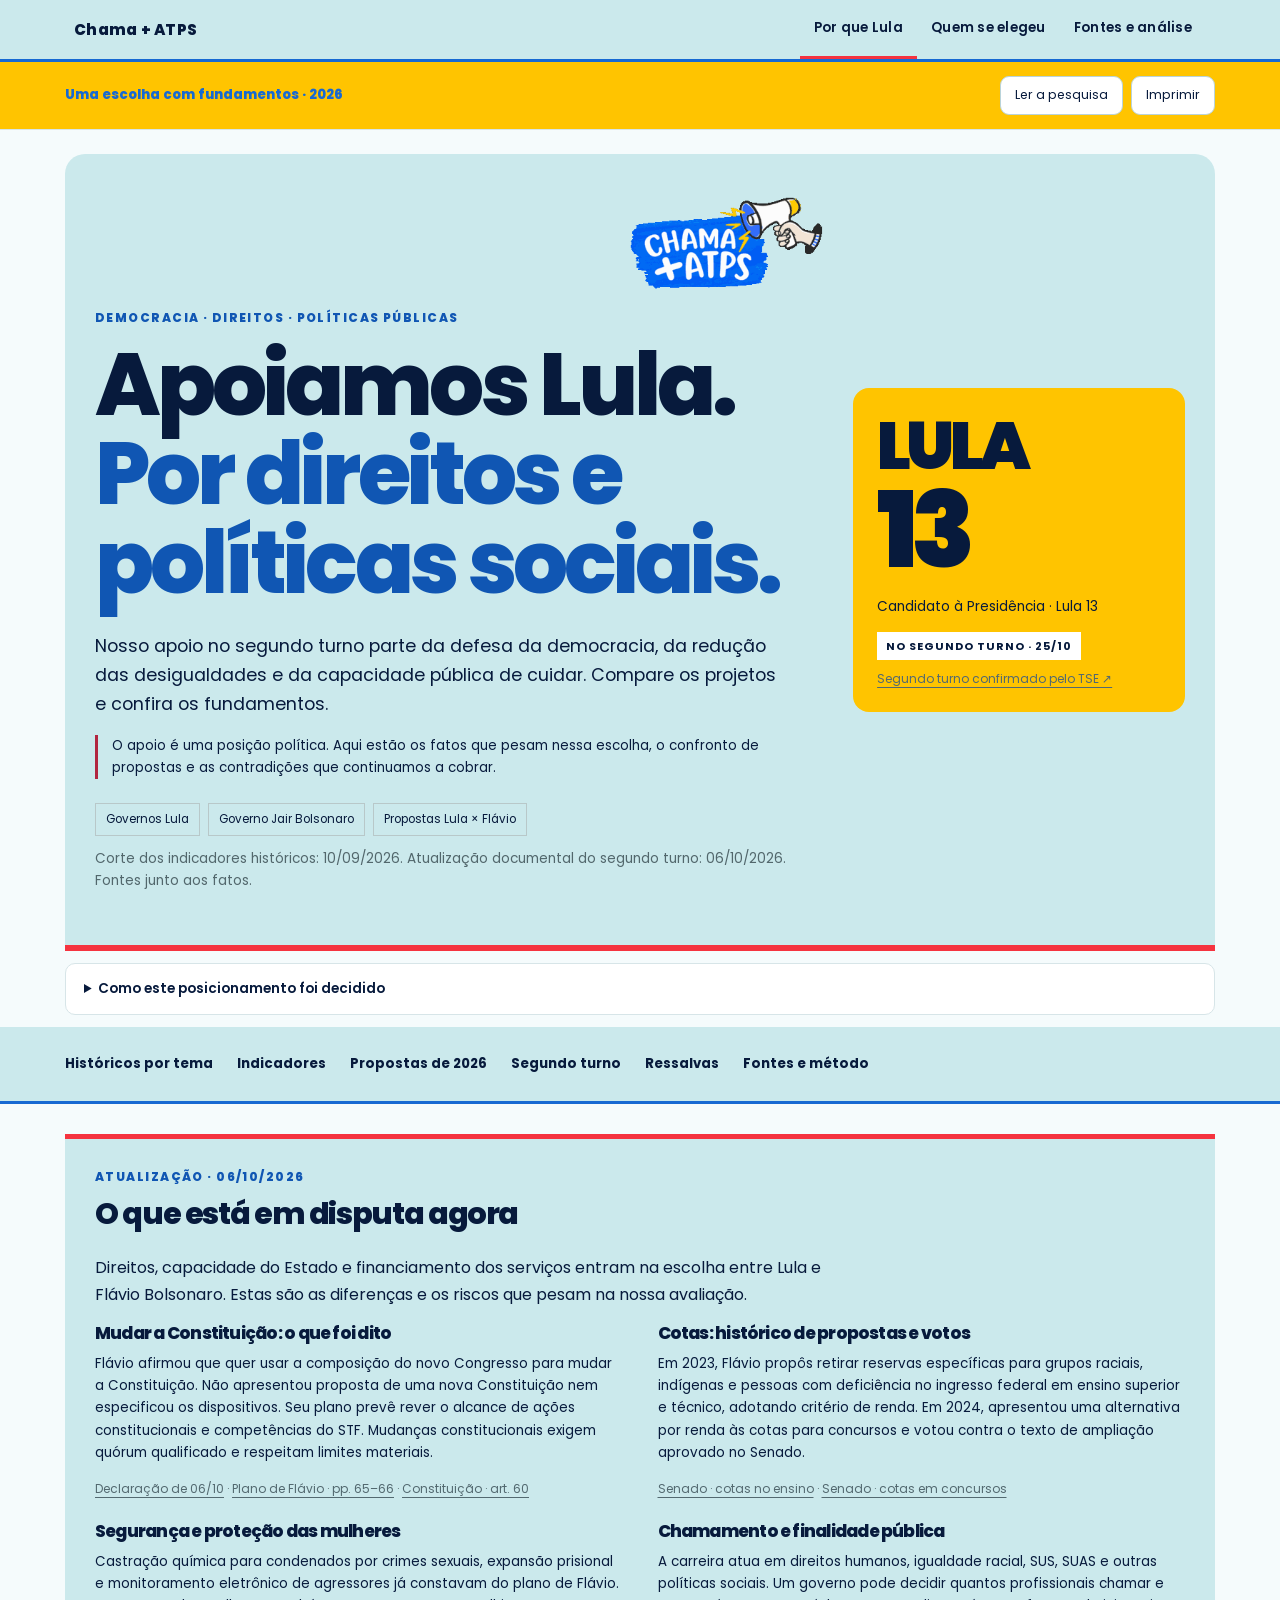
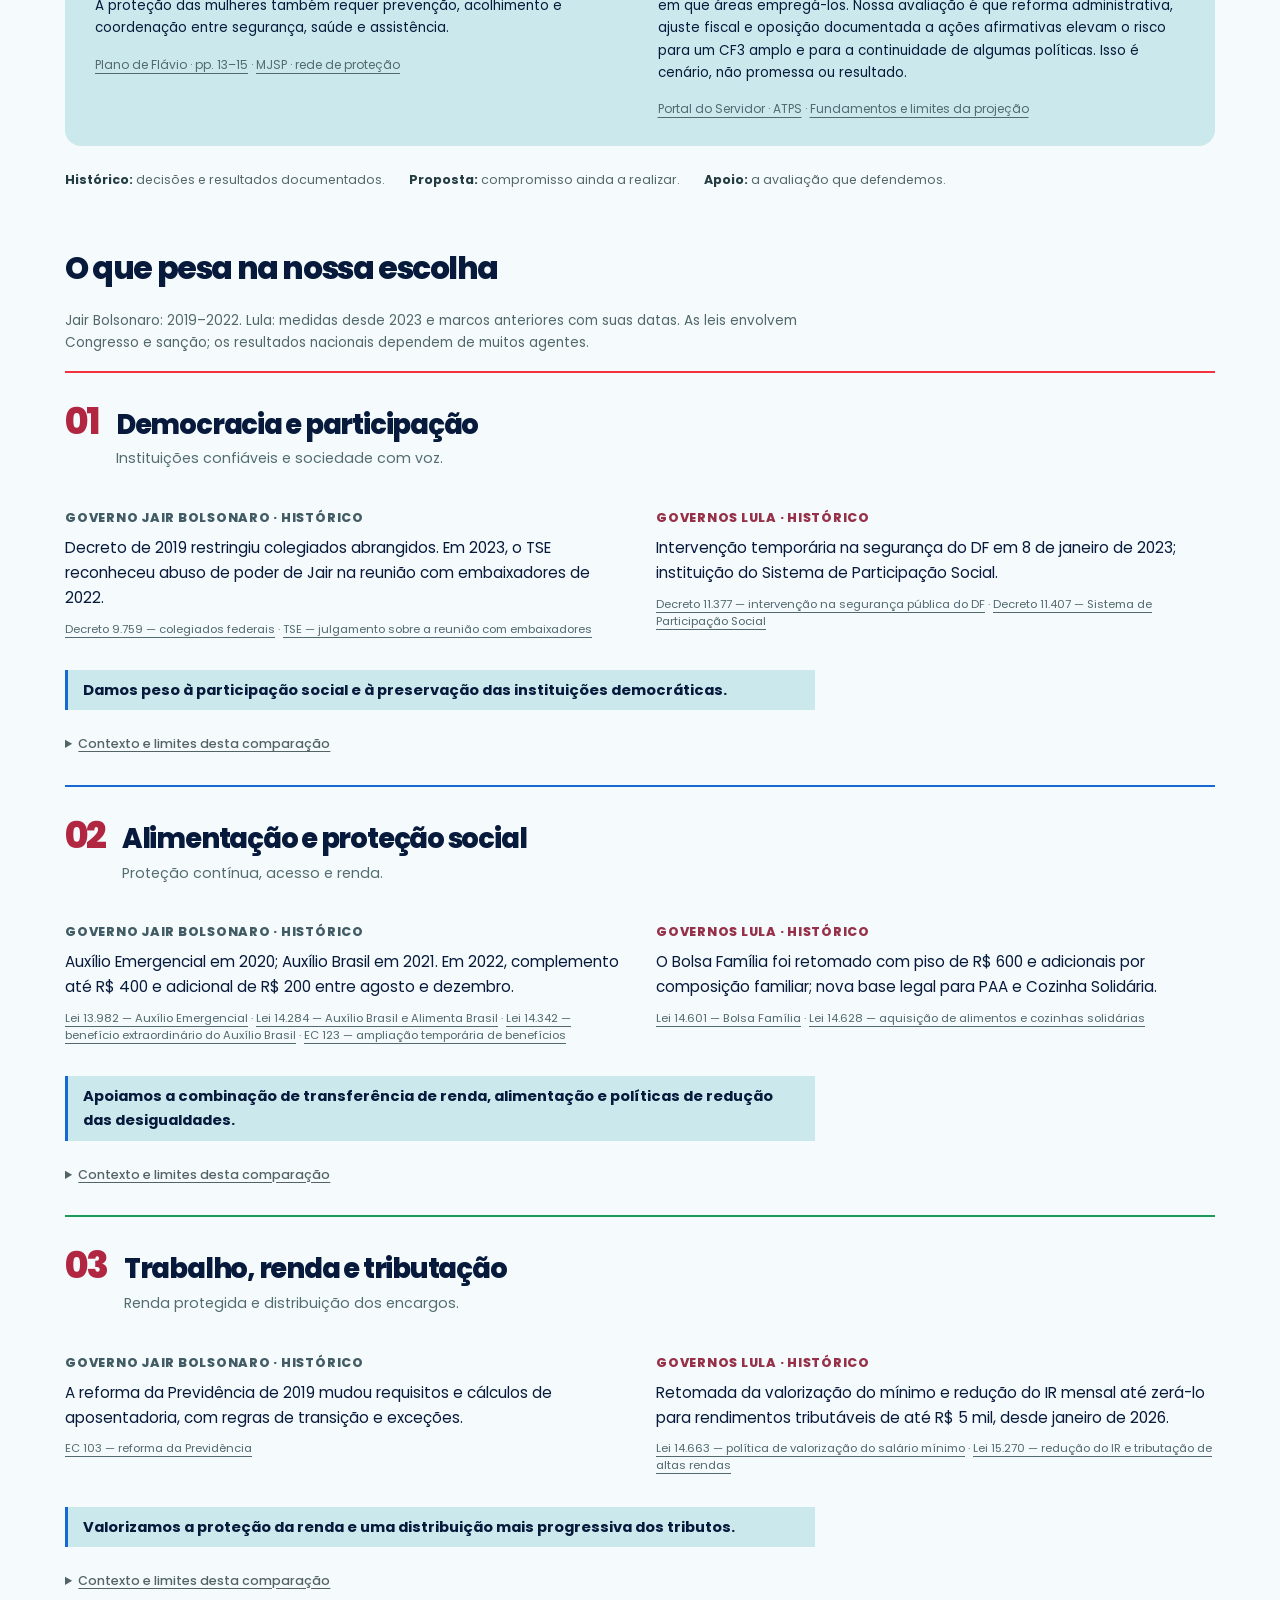
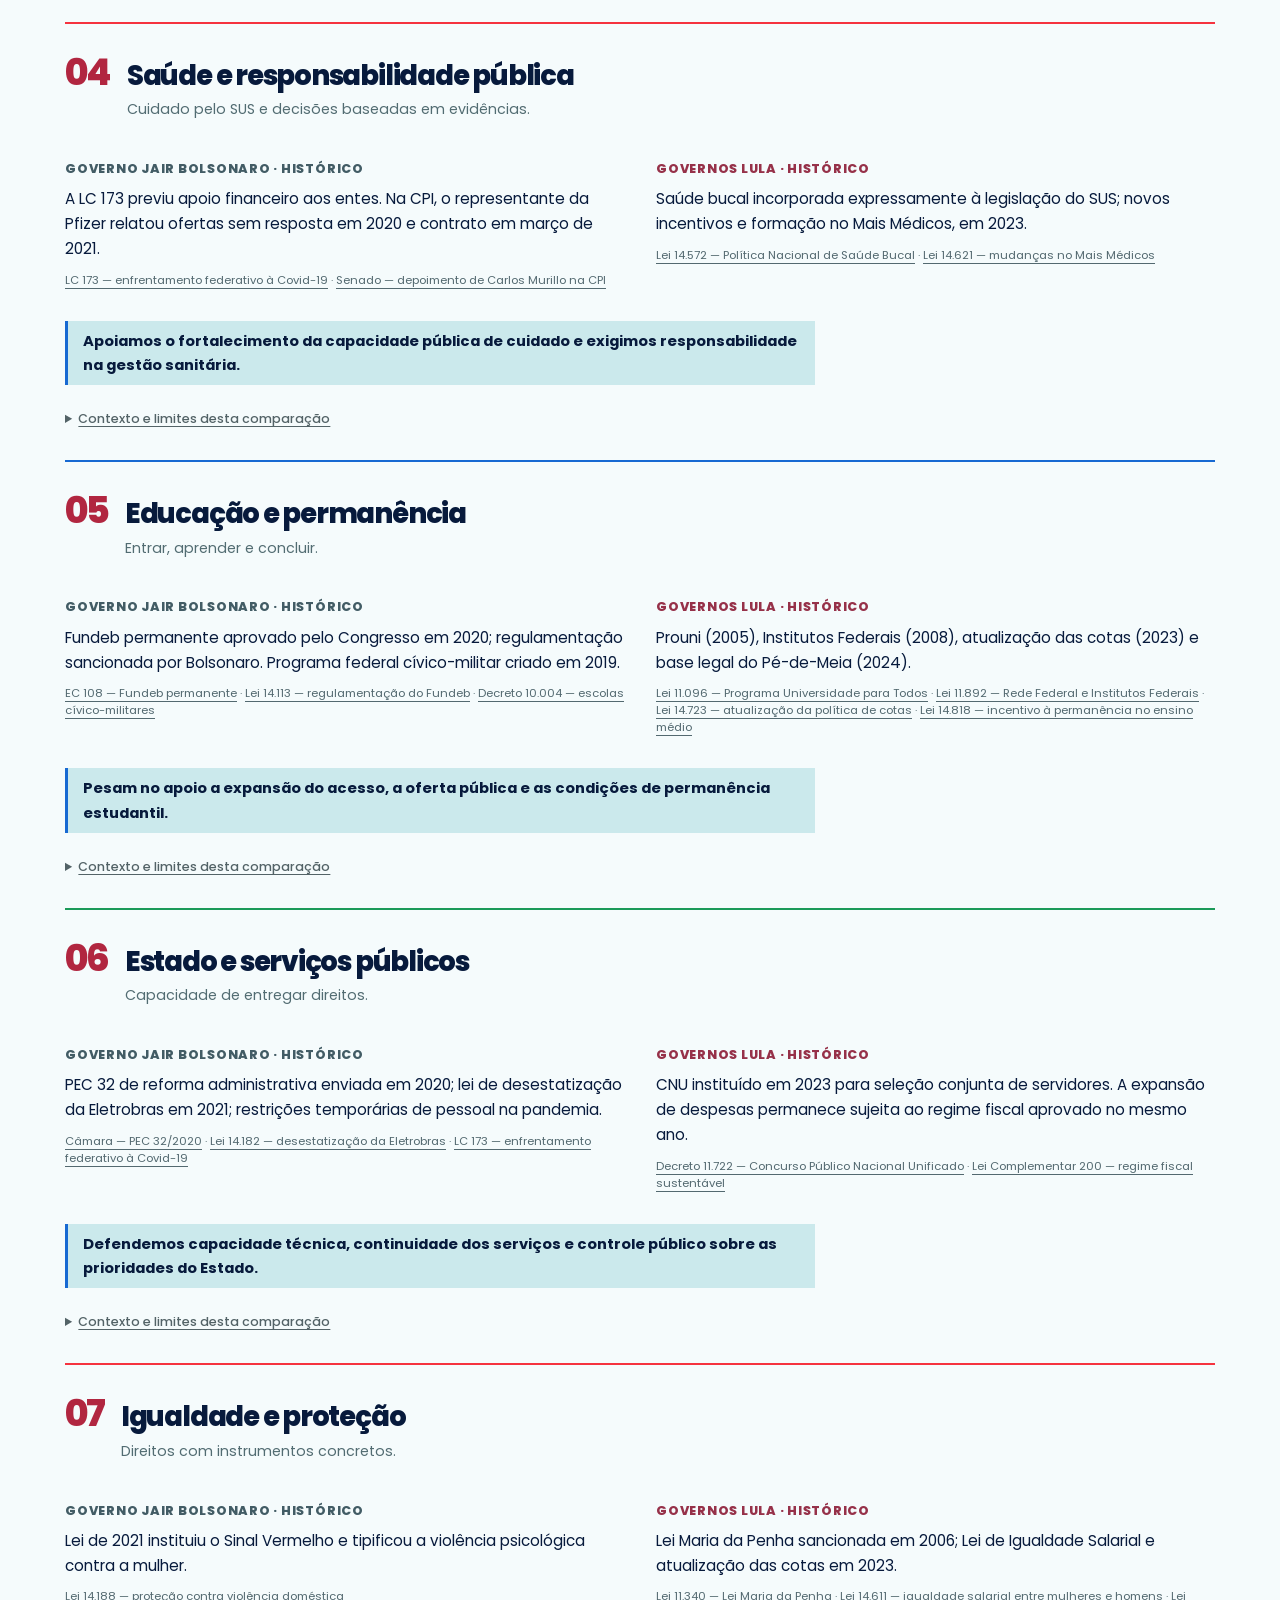
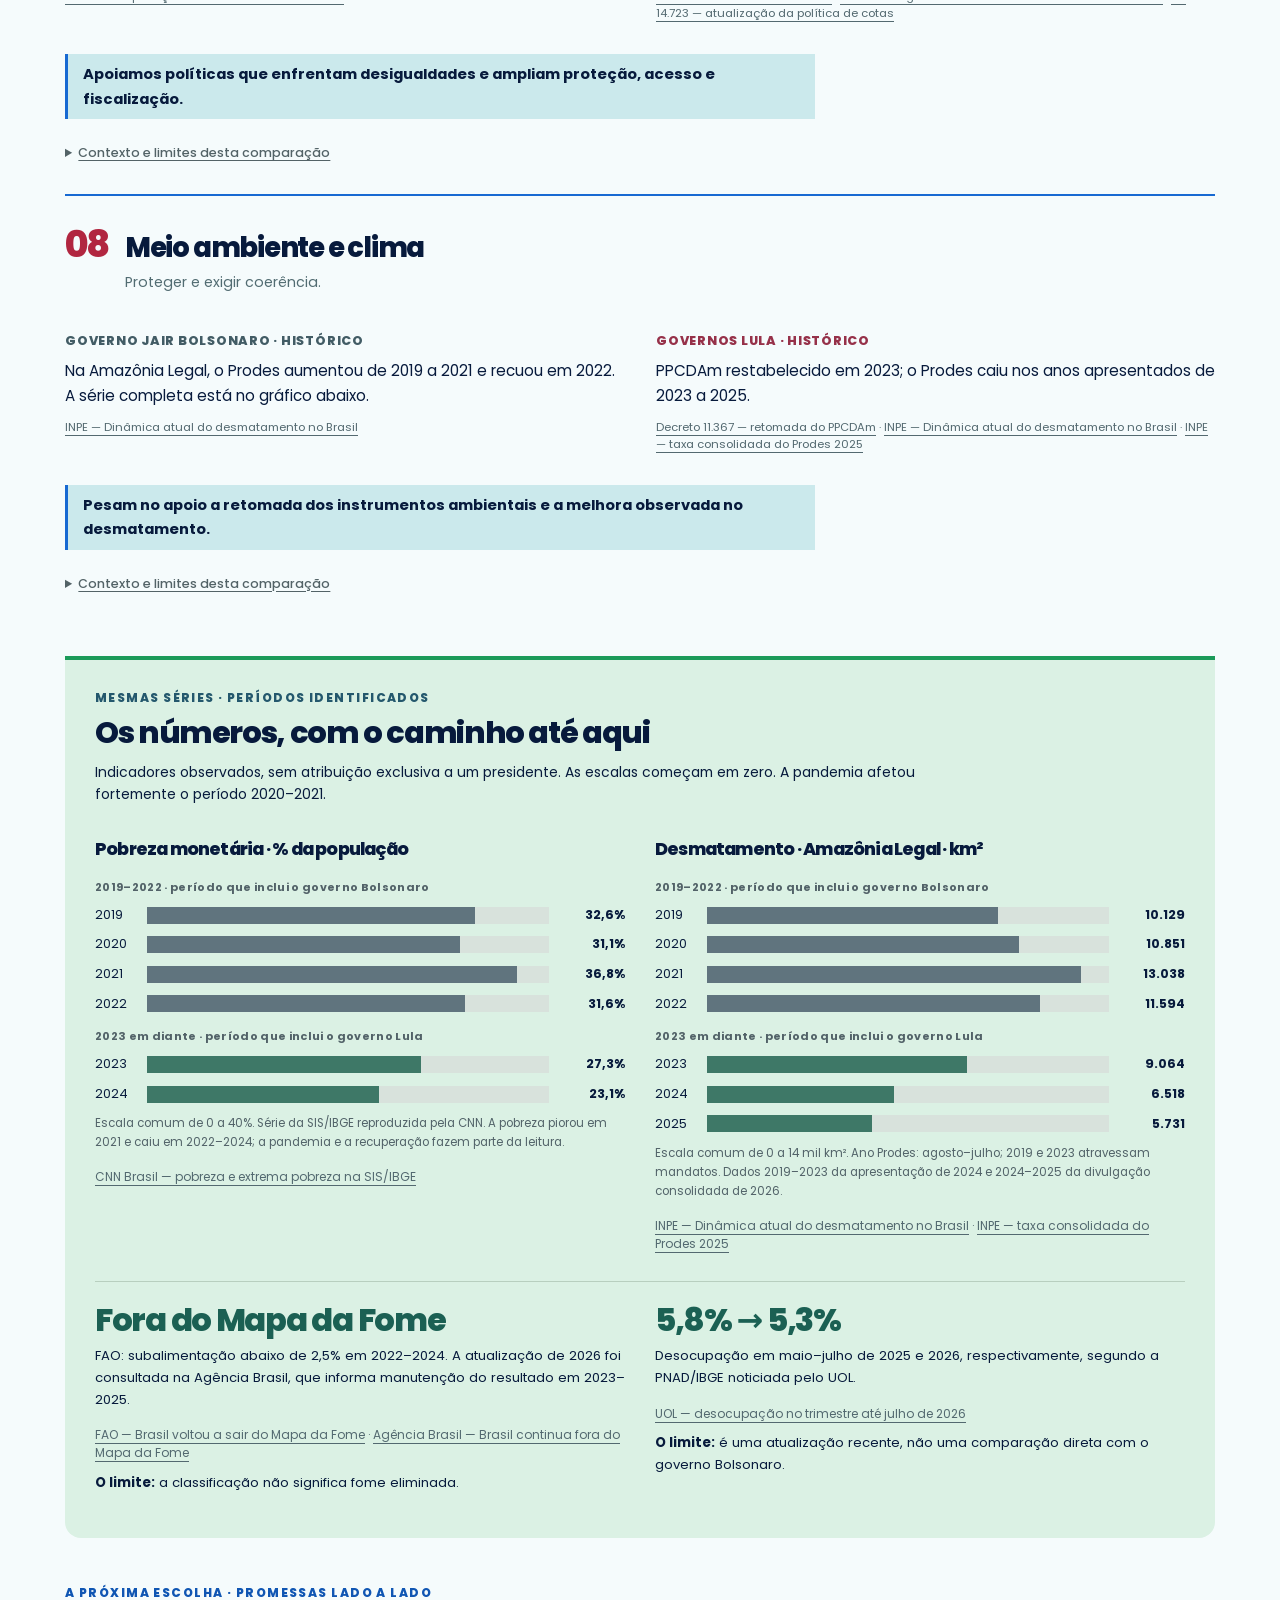
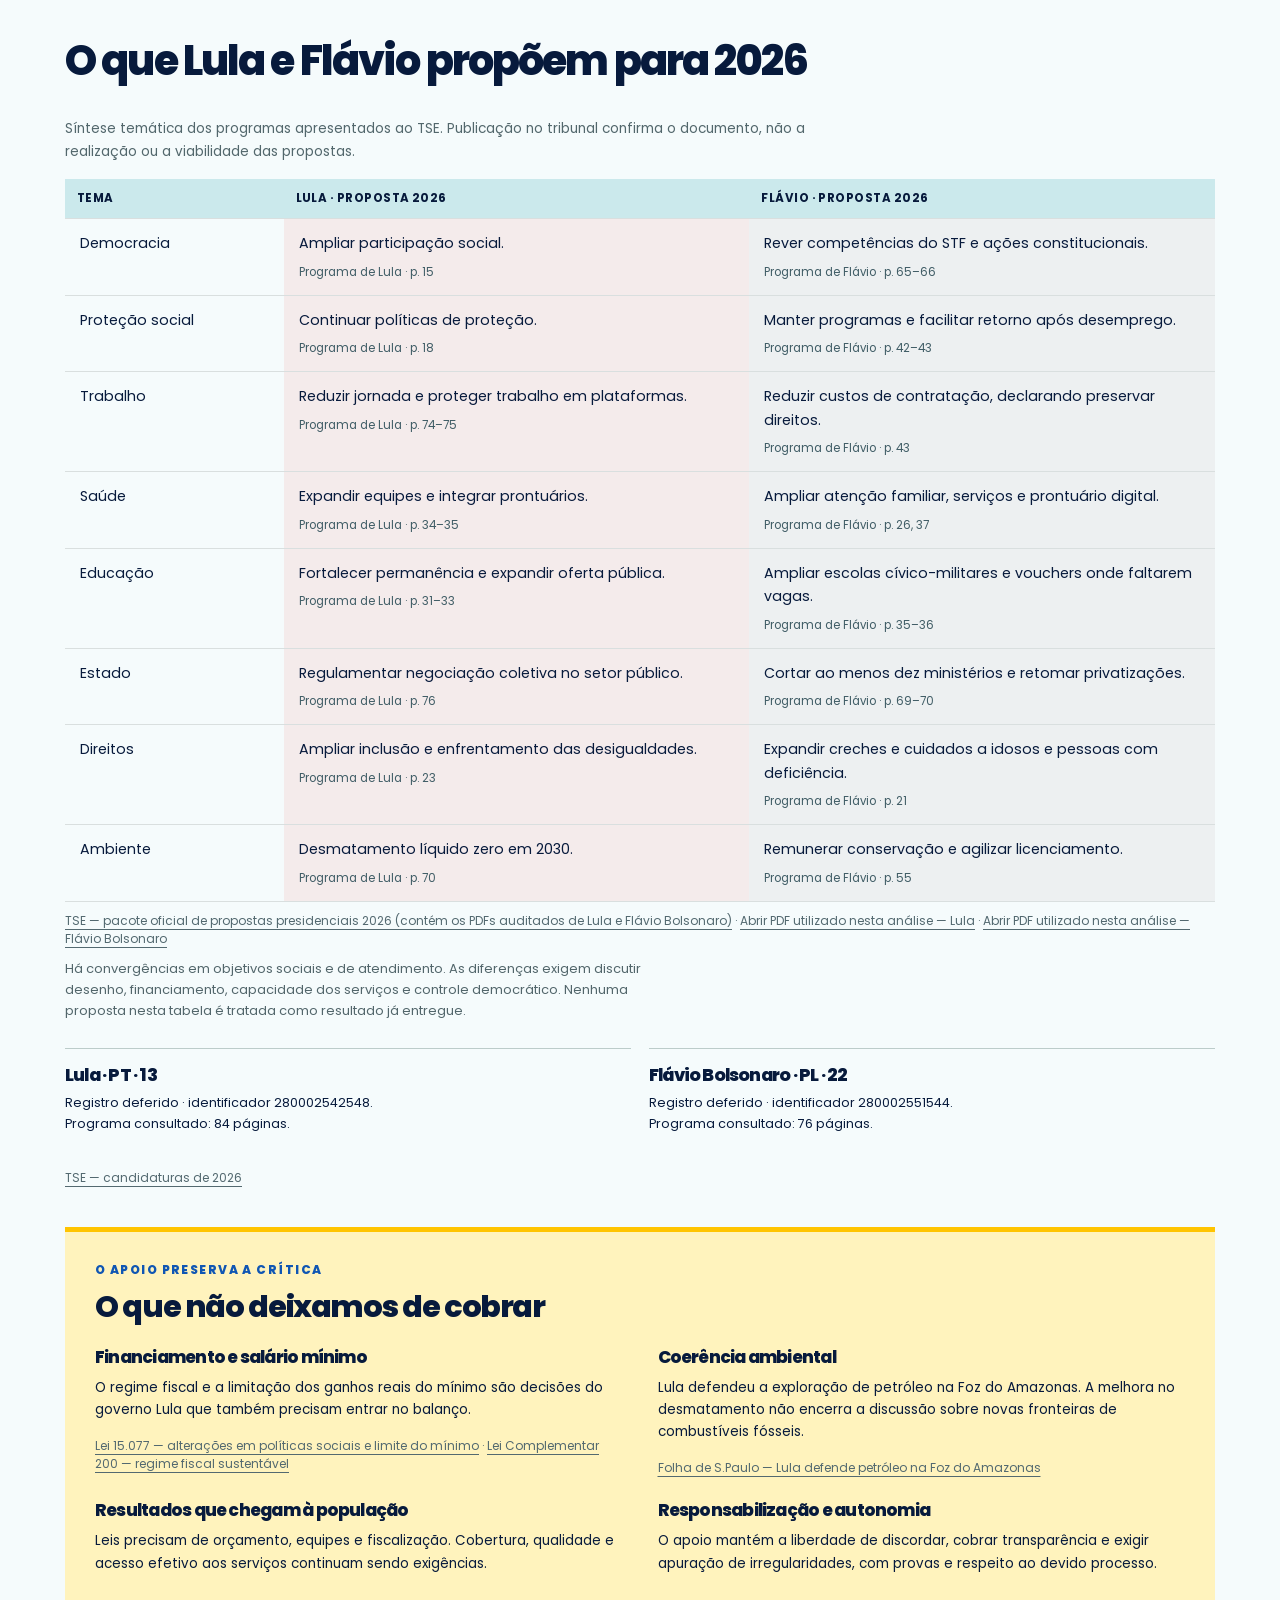
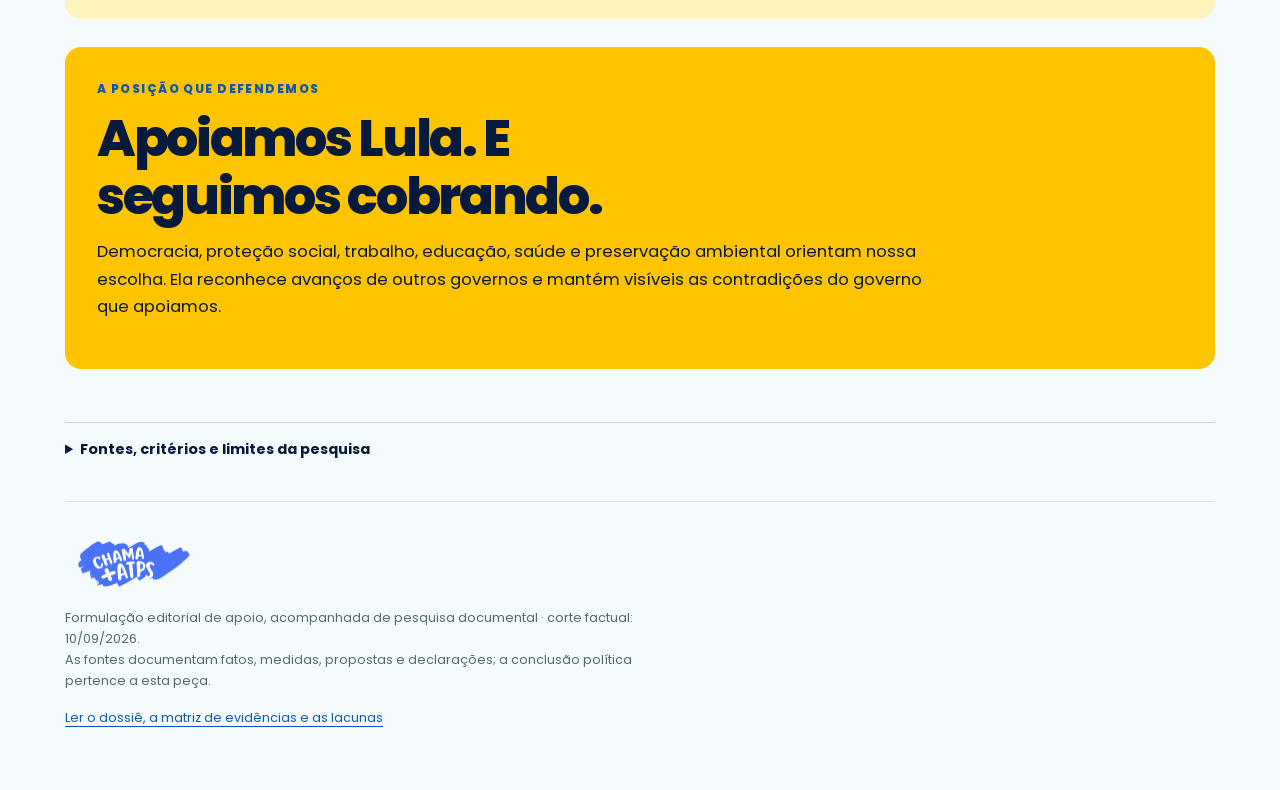
==== apoio-lula/index.html @ 9bf65792 "Atualiza resultados, copy e cores do Chama + ATPS" ====
<!DOCTYPE html>

<html lang="pt-BR"><head><meta charset="utf-8"/><meta content="width=device-width, initial-scale=1" name="viewport"/><meta content="light" name="color-scheme"/><meta content="Fundamentos documentais, resultados, propostas e ressalvas sobre o apoio à candidatura de Lula em 2026." name="description"/><link href="https://fonts.googleapis.com" rel="preconnect"/><link crossorigin="" href="https://fonts.gstatic.com" rel="preconnect"/><link href="https://fonts.googleapis.com/css2?family=Poppins:wght@400;500;600;700;800&amp;display=swap" rel="stylesheet"/><title>Por que apoiamos Lula | Históricos e propostas comparados · 2026</title><style>
*{box-sizing:border-box}html{scroll-behavior:smooth}body{margin:0;font-family:Arial,Helvetica,sans-serif;color:#213a42;background:#f7f5ef;line-height:1.6}a{color:#155f77;text-underline-offset:3px}a:hover{color:#a8233a}button,select,input{font:inherit}button{cursor:pointer}a:focus-visible,button:focus-visible,input:focus-visible,summary:focus-visible{outline:3px solid #c53146;outline-offset:4px}p{margin:.6rem 0 1rem}h1,h2,h3{line-height:1.13;letter-spacing:-.035em}h2{font-size:clamp(1.8rem,3.6vw,2.6rem)}h3{font-size:1.25rem}small,.small{font-size:.82rem}.refs{display:block;font-size:.75rem;line-height:1.5;margin-top:.65rem;color:#536970}.refs a{color:inherit}header,section{scroll-margin-top:82px}.wrap{width:min(1100px,calc(100% - 48px));margin:auto}.eyebrow{font-size:.72rem;font-weight:800;text-transform:uppercase;letter-spacing:.15em}.rule{border:0;border-top:1px solid #cbd4d3;margin:2rem 0}.muted{color:#566a71}.toolbar{display:flex;gap:14px;align-items:center;justify-content:space-between;padding:14px 0}.toolbar a,.toolbar button{font-size:.78rem;text-decoration:none;border:1px solid #b7c7c9;color:#213a42;background:white;padding:8px 14px;border-radius:5px}.toolbar div{display:flex;gap:8px;flex-wrap:wrap}.foot{padding:30px 0 45px;color:#53636a;font-size:.79rem}details{border-top:1px solid #ccd6d5;padding:15px 0}summary{cursor:pointer;font-weight:700}.bibliography{padding-left:22px}.bibliography li{margin:0 0 15px;font-size:.81rem;overflow-wrap:anywhere}.bibliography span{color:#576a70}.table-scroll{overflow-x:auto}table{border-collapse:collapse;width:100%;font-size:.82rem}th,td{text-align:left;padding:10px 12px;border-bottom:1px solid #d9dfdf;vertical-align:top}th{font-size:.73rem;text-transform:uppercase;letter-spacing:.04em;background:#eef2f2}td a{overflow-wrap:anywhere}.skip{position:absolute;left:-9999px}.skip:focus{left:10px;top:10px;z-index:99;background:white;padding:10px}
@media(max-width:680px){.wrap{width:calc(100% - 32px)}.toolbar{align-items:flex-start}.toolbar>span{max-width:95px}h1{overflow-wrap:anywhere}th,td{padding:9px 7px}}
@media print{body{background:white!important;color:#111!important}nav,.toolbar,.no-print{display:none!important}.wrap{width:100%!important}.refs{font-size:8pt}a{color:inherit!important}.foot{font-size:8pt}h1,h2,h3{break-after:avoid}p,li{orphans:3;widows:3}details{break-inside:avoid}details>*{display:block}section{scroll-margin-top:0}table{font-size:8pt}tr{break-inside:avoid}thead{display:table-header-group}@page{size:A4;margin:16mm}}

.top{background:#fffdf8;border-bottom:1px solid #ccd3d0}.brand{font-weight:800;font-size:.83rem}.hero{padding:52px 0 40px;border-bottom:1px solid #cbd4d3;display:grid;grid-template-columns:1.65fr .75fr;gap:40px;align-items:center}.hero h1{font-size:clamp(2.6rem,6.8vw,5.5rem);line-height:1.02;margin:14px 0 24px;max-width:850px}.hero h1 em{font-style:normal;color:#b12640}.hero .lead{font-size:1.1rem;max-width:690px}.seal{border-left:1px solid #b9c9c6;padding-left:34px}.seal .lula{font-weight:900;font-size:4.2rem;letter-spacing:-.07em;line-height:1}.seal .ballot{font-size:6.5rem;line-height:1;color:#b12640;font-weight:900;letter-spacing:-.07em}.seal p{font-size:.85rem;margin:13px 0}.status{display:inline-block;font-size:.69rem;font-weight:bold;text-transform:uppercase;letter-spacing:.09em;background:#e0eee5;color:#20634c;padding:5px 9px}.editorial{font-size:.83rem;border-left:3px solid #b12640;padding:0 0 0 14px;max-width:670px}.jump{position:sticky;top:0;z-index:20;background:#fffdf8ed;border-bottom:1px solid #ccd3d0;backdrop-filter:blur(8px)}.jump .wrap{display:flex;gap:20px;overflow-x:auto;padding:13px 0}.jump a{font-size:.72rem;color:#41565c;white-space:nowrap;text-decoration:none;font-weight:700}.jump a:hover{text-decoration:underline}.reading{display:flex;gap:24px;padding:24px 0;color:#54686c;font-size:.78rem}.reading strong{color:#233c42}.pillars{display:grid;grid-template-columns:1fr 1fr;gap:0 36px}.pillar{padding:30px 0 26px;border-top:1px solid #b8cacb;min-width:0}.pillar-head{display:flex;gap:16px;align-items:flex-start}.num{font-size:2.8rem;line-height:1;font-weight:800;letter-spacing:-.07em;color:#b12640}.pillar h2{font-size:1.65rem;margin:0 0 8px}.pillar .sub{font-size:.88rem;color:#597177;margin:0}.pillar .fact{font-size:.95rem;margin-top:22px}.why{font-weight:700;font-size:.93rem;line-height:1.5;color:#174f47;margin-top:17px}.limit{font-size:.8rem;color:#5e6668;border-left:2px solid #d7a953;padding:0 0 0 12px;margin-top:14px}.outcomes{margin:18px 0 45px;padding:28px 30px;background:#e6efeb;border-top:4px solid #2d7968}.outcomes h2{font-size:1.9rem;margin:8px 0 10px}.outcomes-intro{font-size:.87rem;max-width:820px}.result-grid{display:grid;grid-template-columns:1fr 1fr;gap:26px 35px;margin-top:25px}.big{font-size:2.55rem;line-height:1;font-weight:800;letter-spacing:-.04em;display:block;color:#1b6053}.result-grid h3{margin:7px 0;font-size:1.1rem}.result-grid p{font-size:.81rem}.source-tag{font-size:.66rem;letter-spacing:.03em;text-transform:uppercase;color:#4b656b;display:block;margin-top:12px}.chart{margin:0;padding:10px 0}.chart figcaption{font-size:.84rem;font-weight:700;margin-bottom:12px}.bar-row{display:grid;grid-template-columns:40px 1fr 84px;gap:10px;align-items:center;font-size:.8rem;margin:10px 0}.bar-track{height:18px;background:#d6dfdd;position:relative}.bar-track i{display:block;height:100%;border-radius:0 2px 2px 0}.bar-row strong{text-align:right;font-size:.84rem}.chart-caption{font-size:.72rem!important;line-height:1.5}.programa{padding:32px 0;border-top:2px solid #b12640;display:grid;grid-template-columns:1fr 1.4fr;gap:34px}.programa h2{margin:10px 0}.programa ul{margin:8px 0;padding-left:20px;font-size:.91rem}.programa li{margin:10px 0}.critica{padding:28px 30px;background:#fffaf0;border-top:3px solid #b58a35;margin-top:20px}.critica h2{margin:10px 0 24px;font-size:1.9rem}.critical-grid{display:grid;grid-template-columns:1fr 1fr;gap:24px 35px}.critical-grid h3{margin:0 0 8px;font-size:1.07rem}.critical-grid p{font-size:.84rem}.closing{padding:50px 0 32px;max-width:950px}.closing h2{font-size:clamp(2rem,4.5vw,3.2rem);max-width:850px;margin:12px 0}.closing p{font-size:1.04rem;max-width:850px}.sources{padding:25px 0}.sources summary{font-size:.9rem}.source-guide{font-size:.82rem}.source-guide strong{color:#243f47}
@media(max-width:800px){.hero{grid-template-columns:1fr .55fr;gap:25px}.seal{padding-left:23px}.seal .lula{font-size:2.8rem}.seal .ballot{font-size:5rem}.pillars{gap:0 25px}.pillar h2{font-size:1.4rem}.result-grid{gap:20px}.outcomes,.critica{padding:23px}}
@media(max-width:620px){.hero{grid-template-columns:1fr;padding-top:30px;gap:16px}.hero h1{font-size:3.3rem}.seal{display:grid;grid-template-columns:1fr 1fr;gap:4px 18px;border-left:0;border-top:1px solid #bdc9c8;padding:20px 0 0}.seal p{grid-column:1/-1}.seal .lula{font-size:2.5rem}.seal .ballot{font-size:3rem;text-align:right}.seal .status{grid-column:1/-1;justify-self:start}.reading{display:block}.reading span{display:block;margin:5px 0}.pillars,.result-grid,.critical-grid,.programa{grid-template-columns:1fr}.result-grid{gap:23px}.result-grid>div+div{padding-top:15px;border-top:1px solid #bfd1ca}.pillar{padding-top:25px}.outcomes,.critica{margin-left:-4px;margin-right:-4px;padding:22px 18px}.programa{gap:10px}.programa h2{margin:7px 0}.closing{padding-top:33px}.bar-row{grid-template-columns:35px 1fr 73px}.jump .wrap{gap:18px}.num{font-size:2.5rem}}
@media print{.hero{padding-top:0}.hero h1{font-size:36pt}.hero .lead{font-size:11pt}.seal .lula{font-size:28pt}.seal .ballot{font-size:45pt}.pillars{display:block}.pillar{break-inside:avoid;padding:18px 0}.pillar h2{font-size:19pt}.outcomes,.critica{break-inside:avoid}.reading{padding:10px 0}.pillar .fact,.why{font-size:10.5pt}.limit{font-size:9pt}.closing h2{font-size:24pt}.programa{display:block}.sources{break-before:page}.chart{break-inside:avoid}}

.intro-tabs{display:flex;gap:8px;flex-wrap:wrap;margin:24px 0 12px}.intro-tabs span{font-size:.73rem;border:1px solid #b8c8c9;padding:6px 10px}.scope{font-size:.85rem;color:#52676c;max-width:760px}.section-label{margin:36px 0 24px;font-size:1.95rem}.compare-row{border-top:1px solid #bccdcc;padding:28px 0}.row-title{display:flex;gap:17px;align-items:baseline}.row-title .num{font-size:2.3rem}.row-title h2{font-size:1.7rem;margin:0}.row-title p{margin:7px 0 18px;color:#526c72;font-size:.89rem}.history{display:grid;grid-template-columns:1fr 1fr;gap:0 32px;margin:8px 0 18px}.history>div{padding:14px 0}.history h3{font-size:.79rem;text-transform:uppercase;letter-spacing:.06em;margin:0 0 10px;color:#425c65}.history>div:last-child h3{color:#963149}.history p{font-size:.95rem;margin:0}.history .refs{font-size:.71rem}.history .refs a{display:inline}.choice{border-left:3px solid #26725e;padding:8px 15px;background:#e9f0e9;font-weight:700;font-size:.92rem;color:#205747}.compare-row details{border:none;padding:8px 0 0;font-size:.79rem;color:#536367}.compare-row summary{font-weight:500;text-decoration:underline;text-underline-offset:3px}.compare-row details p{margin-top:12px}.series{display:grid;grid-template-columns:1fr 1fr;gap:30px}.series-panel{min-width:0}.series-panel h3{font-size:1.1rem}.series-panel p{font-size:.8rem}.sbar{display:grid;grid-template-columns:42px 1fr 66px;gap:10px;align-items:center;margin:9px 0;font-size:.78rem}.sbar b{text-align:right}.track{height:17px;background:#d8e2dc}.track span{display:block;height:100%;background:#455e6a}.period{font-size:.69rem;font-weight:700;letter-spacing:.03em;margin:13px 0 5px;color:#526268}.plot-foot{font-size:.72rem!important;color:#526369}.two-stats{display:grid;grid-template-columns:1fr 1fr;gap:30px;margin-top:28px;padding-top:22px;border-top:1px solid #b8cfbf}.two-stats .big{font-size:2rem}.two-stats p{font-size:.82rem}.program-grid{margin:28px 0 40px}.promise-table{table-layout:fixed}.promise-table th:first-child{width:19%}.promise-table th{background:#e9eeee}.promise-table td{font-size:.89rem;padding:13px 15px}.promise-table td small{display:block;color:#637477;margin-top:7px;font-size:.72rem}.promise-table tr td:nth-child(2){background:#f4ebeb}.promise-table tr td:nth-child(3){background:#edf0f1}.prom-notes{font-size:.81rem;color:#52666b}.registered{display:grid;grid-template-columns:1fr 1fr;gap:18px;margin-top:26px}.registered>div{padding:17px 0;border-top:1px solid #bcccca}.registered h3{font-size:1.1rem;margin:0}.registered p{font-size:.79rem;margin:7px 0}.report-compare{font-size:.83rem}.report-compare td{min-width:240px}.report-compare td:first-child{min-width:140px}.research-note{border-left:3px solid #768a90;padding-left:18px;font-size:.88rem}.chart-layout{margin-top:22px}.scope-box{padding:18px 23px;background:#eaf0ef;font-size:.84rem}.compact-source{font-size:.73rem}.outcomes{margin-top:32px}.footer-position{font-size:.73rem;color:#53656a}.tools{display:flex;gap:10px;flex-wrap:wrap}.tools a{font-size:.76rem}.closing{margin-top:0}
@media(max-width:680px){.history,.series,.two-stats,.registered{grid-template-columns:1fr;gap:10px}.history>div{padding:11px 0}.row-title{align-items:flex-start}.row-title h2{font-size:1.4rem}.promise-table,.promise-table tbody,.promise-table tr,.promise-table td{display:block}.promise-table thead{display:none}.promise-table tr{margin-bottom:18px}.promise-table td:first-child{font-weight:700;background:#dde5e4}.promise-table td:nth-child(2):before{content:'Lula · proposta 2026';display:block;font-weight:700;font-size:.73rem;margin-bottom:7px}.promise-table td:nth-child(3):before{content:'Flávio · proposta 2026';display:block;font-weight:700;font-size:.73rem;margin-bottom:7px}.seal{border-left:0;border-top:1px solid #bcc;padding:25px 0 0}.hero{grid-template-columns:1fr;gap:12px;padding-top:35px}.hero .seal{display:grid;grid-template-columns:auto 1fr;gap:6px 25px}.seal .ballot{grid-row:1/4;grid-column:1;font-size:5rem}.seal .lula{font-size:1.7rem;grid-column:2}.seal p,.seal .status{grid-column:2;margin:2px 0}.seal>.refs{grid-column:1/3}.reading{flex-direction:column;gap:7px}.outcomes{padding:24px 19px}.critical-grid{grid-template-columns:1fr}.bar-row{grid-template-columns:40px 1fr 85px}}
@media print{.compare-row{break-inside:avoid}.compare-row details>*{display:block!important}.history{grid-template-columns:1fr 1fr}.series{grid-template-columns:1fr 1fr}.promise-table{display:table}.promise-table thead{display:table-header-group}.promise-table tbody{display:table-row-group}.promise-table tr{display:table-row}.promise-table td{display:table-cell}.promise-table td:before{display:none!important}.choice{background:#f3f3f3}.series-panel{break-inside:avoid}}

/* Chama + ATPS · Continuidade Viva · harmonização visual 11/09/2026 */
:root{--cm-navy:#071A3C;--cm-blue:#1769D2;--cm-turq:#65C9C5;--cm-cyan:#CBE9EC;--cm-paper:#F5FBFC;--cm-yellow:#FFC400;--cm-red:#F5333F;--cm-green:#1B9A59;--cm-line:#D7E5E8;--cm-muted:#526B76}
body{font-family:Poppins,Arial,Helvetica,sans-serif;color:var(--cm-navy);background:var(--cm-paper)}
h1,h2,h3{font-family:Poppins,Arial,Helvetica,sans-serif;color:var(--cm-navy)}
a{color:var(--cm-blue)}a:hover{color:#0e53ad}
.wrap{width:min(1120px,calc(100% - 40px))}
.top,.jump{background:rgba(245,251,252,.96);border-color:var(--cm-line)}
.brand,.eyebrow,.section-no{color:var(--cm-blue)}
.toolbar a,.toolbar button{border-color:#B9D3DA;color:var(--cm-navy);background:#fff;border-radius:9px}
.toolbar a:hover,.toolbar button:hover{border-color:var(--cm-blue);color:var(--cm-blue)}
.hero,.report-head{border-color:var(--cm-blue)}
.seal{border-color:var(--cm-turq)}
.status{background:var(--cm-cyan);color:var(--cm-navy)}
.choice,.position{border-color:var(--cm-blue);background:#fff;color:var(--cm-navy)}
.compare-row,.chapter,.rule{border-color:var(--cm-line)}
.foot{border-top:1px solid var(--cm-line);color:var(--cm-muted)}
a:focus-visible,button:focus-visible,input:focus-visible,summary:focus-visible{outline:3px solid var(--cm-yellow);outline-offset:4px}
@media(max-width:720px){.wrap{width:min(100% - 28px,1120px)}.toolbar{align-items:flex-start}.toolbar>div{justify-content:flex-start}.hero{padding-top:34px}.jump .wrap{overflow-x:auto;flex-wrap:nowrap;scrollbar-width:thin}.jump a{white-space:nowrap}}
.consult-note{margin:22px 0 26px;padding:18px 20px;border-left:4px solid #2d7968;background:#edf4f1;font-size:.88rem}.consult-note p{margin:.2rem 0 .65rem}.consult-note strong{color:#174f47}.consult-note .consult-meta{font-size:.76rem;color:#536970;margin-bottom:0}</style> <!-- SEO/OG: URL canônica de produção -->
<link href="https://chamamais-atps-eleicoes-2026.vercel.app/apoio-lula/" rel="canonical"/>
<meta content="Por que apoiamos Lula | Históricos e propostas comparados · 2026" property="og:title"/>
<meta content="Fundamentos documentais, resultados, propostas e ressalvas sobre o apoio à candidatura de Lula em 2026." property="og:description"/>
<meta content="website" property="og:type"/>
<meta content="https://chamamais-atps-eleicoes-2026.vercel.app/apoio-lula/" property="og:url"/>
<meta content="summary" name="twitter:card"/>
<link href="../assets/styles.css" rel="stylesheet"/>
<link href="../assets/brand.css" rel="stylesheet"/>
<link href="../assets/refresh.css" rel="stylesheet"/></head><body class="support-page">
<a class="skip-link" href="#conteudo">Pular para o conteúdo</a>
<nav aria-label="Navegação principal" class="site-nav"><div class="nav-inner"><a class="nav-home" href="../">Chama + ATPS</a><ul class="nav-links"><li><a aria-current="page" href="../apoio-lula/">Por que Lula</a></li><li><a href="../candidaturas/">Quem se elegeu</a></li><li><a href="../fundamentos/">Fontes e análise</a></li></ul></div></nav><div class="top"><div class="wrap toolbar"><span class="brand">Uma escolha com fundamentos · 2026</span><div><a href="../fundamentos/">Ler a pesquisa</a><button onclick="window.print()" type="button">Imprimir</button></div></div></div><main id="conteudo"><div class="wrap"><header class="hero"><div><div aria-label="Chama + ATPS" class="brand-signature brand-signature--megaphone brand-signature--hero" role="img"><span aria-hidden="true" class="brand-brush-crop"><img alt="" src="../assets/pincelada_azul_preset.svg"/></span><img alt="" aria-hidden="true" class="brand-lettering" src="../assets/lettering_chama_atps.svg"/><span aria-hidden="true" class="brand-megaphone-crop"><img alt="" src="../assets/megafone_mao.svg"/></span></div><div class="eyebrow">Democracia · Direitos · Políticas públicas</div><h1>Apoiamos Lula.<br/><em>Por direitos e políticas sociais.</em></h1><p class="lead">Nosso apoio no segundo turno parte da defesa da democracia, da redução das desigualdades e da capacidade pública de cuidar. Compare os projetos e confira os fundamentos.</p><p class="editorial">O apoio é uma posição política. Aqui estão os fatos que pesam nessa escolha, o confronto de propostas e as contradições que continuamos a cobrar.</p><div class="intro-tabs"><span>Governos Lula</span><span>Governo Jair Bolsonaro</span><span>Propostas Lula × Flávio</span></div><p class="scope">Corte dos indicadores históricos: 10/09/2026. Atualização documental do segundo turno: 06/10/2026. Fontes junto aos fatos.</p></div><aside aria-label="Candidatura apoiada" class="seal"><div class="lula">LULA</div><div class="ballot">13</div><p>Candidato à Presidência · Lula 13</p><span class="status">No segundo turno · 25/10</span><span class="refs"><a href="https://www.tse.jus.br/comunicacao/noticias/2026/Outubro/flavio-bolsonaro-e-lula-vao-disputar-o-2o-turno-para-a-presidencia-da-republica" rel="noopener noreferrer" target="_blank">Segundo turno confirmado pelo TSE ↗</a></span></aside></header></div><div class="wrap"><details class="compact-context"><summary>Como este posicionamento foi decidido</summary><aside aria-labelledby="consulta-cr-lula" class="consult-note"><strong id="consulta-cr-lula">Consulta ao grupo do CR · 11–12/09/2026</strong><p>Após a deliberação da Comissão do Cadastro Reserva de ATPS do CPNU 1, o apoio público à candidatura de Lula foi submetido a consulta voluntária de 24 horas no grupo “Mobilização pelo CF3 – CR ATPS”, formado por pessoas que permanecem no cadastro de reserva.</p><p><strong>95,1% dos participantes foram favoráveis</strong> à manifestação pública de apoio à candidatura de Lula à Presidência da República.</p><p class="consult-meta">O resultado registra a manifestação das pessoas que participaram da consulta e reforça a legitimidade do posicionamento da Comissão, sem pressupor unanimidade ou representatividade estatística de todo o cadastro de reserva.</p></aside></details></div><nav aria-label="Navegação do infográfico" class="jump"><div class="wrap"><a href="#historicos">Históricos por tema</a><a href="#resultados">Indicadores</a><a href="#propostas">Propostas de 2026</a><a href="#segundo-turno">Segundo turno</a><a href="#ressalvas">Ressalvas</a><a href="#fontes">Fontes e método</a></div></nav><div class="wrap"><section class="critica" id="segundo-turno"><div class="eyebrow">Atualização · 06/10/2026</div><h2>O que está em disputa agora</h2><p>Direitos, capacidade do Estado e financiamento dos serviços entram na escolha entre Lula e Flávio Bolsonaro. Estas são as diferenças e os riscos que pesam na nossa avaliação.</p><div class="critical-grid"><div><h3>Mudar a Constituição: o que foi dito</h3><p>Flávio afirmou que quer usar a composição do novo Congresso para mudar a Constituição. Não apresentou proposta de uma nova Constituição nem especificou os dispositivos. Seu plano prevê rever o alcance de ações constitucionais e competências do STF. Mudanças constitucionais exigem quórum qualificado e respeitam limites materiais.</p><span class="refs"><a href="https://www.cnnbrasil.com.br/eleicoes/flavio-diz-que-usara-maioria-no-congresso-para-mudar-constituicao/" rel="noopener noreferrer" target="_blank">Declaração de 06/10</a> · <a href="https://www.tse.jus.br/eleicoes/eleicoes-2026-content/arquivos/proposta-pl" rel="noopener noreferrer" target="_blank">Plano de Flávio · pp. 65–66</a> · <a href="https://www2.camara.leg.br/legin/fed/consti/1988/constituicao-1988-5-outubro-1988-322142-normaatualizada-pl.html" rel="noopener noreferrer" target="_blank">Constituição · art. 60</a></span></div><div><h3>Cotas: histórico de propostas e votos</h3><p>Em 2023, Flávio propôs retirar reservas específicas para grupos raciais, indígenas e pessoas com deficiência no ingresso federal em ensino superior e técnico, adotando critério de renda. Em 2024, apresentou uma alternativa por renda às cotas para concursos e votou contra o texto de ampliação aprovado no Senado.</p><span class="refs"><a href="https://www12.senado.leg.br/noticias/materias/2023/10/24/senado-aprova-atualizacao-da-lei-de-cotas" rel="noopener noreferrer" target="_blank">Senado · cotas no ensino</a> · <a href="https://www25.senado.leg.br/web/atividade/materias/-/materia/148596" rel="noopener noreferrer" target="_blank">Senado · cotas em concursos</a></span></div><div><h3>Segurança e proteção das mulheres</h3><p>Castração química para condenados por crimes sexuais, expansão prisional e monitoramento eletrônico de agressores já constavam do plano de Flávio. A proteção das mulheres também requer prevenção, acolhimento e coordenação entre segurança, saúde e assistência.</p><span class="refs"><a href="https://www.tse.jus.br/eleicoes/eleicoes-2026-content/arquivos/proposta-pl" rel="noopener noreferrer" target="_blank">Plano de Flávio · pp. 13–15</a> · <a href="https://www.gov.br/mj/pt-br/assuntos/sua-seguranca/seguranca-publica/operacoes-integradas/cgoi/centro-integrado-mulher-segura/conheca-a-iniciativa/" rel="noopener noreferrer" target="_blank">MJSP · rede de proteção</a></span></div><div><h3>Chamamento e finalidade pública</h3><p>A carreira atua em direitos humanos, igualdade racial, SUS, SUAS e outras políticas sociais. Um governo pode decidir quantos profissionais chamar e em que áreas empregá-los. Nossa avaliação é que reforma administrativa, ajuste fiscal e oposição documentada a ações afirmativas elevam o risco para um CF3 amplo e para a continuidade de algumas políticas. Isso é cenário, não promessa ou resultado.</p><span class="refs"><a href="https://www.gov.br/servidor/pt-br/acesso-a-informacao/servidor/carreiras/atps/analista_tecnico_de_politicas_sociais" rel="noopener noreferrer" target="_blank">Portal do Servidor · ATPS</a> · <a href="../fundamentos/#segundo-turno">Fundamentos e limites da projeção</a></span></div></div></section><section id="historicos"><div class="reading"><span><strong>Histórico:</strong> decisões e resultados documentados.</span><span><strong>Proposta:</strong> compromisso ainda a realizar.</span><span><strong>Apoio:</strong> a avaliação que defendemos.</span></div><h2 class="section-label">O que pesa na nossa escolha</h2><p class="scope">Jair Bolsonaro: 2019–2022. Lula: medidas desde 2023 e marcos anteriores com suas datas. As leis envolvem Congresso e sanção; os resultados nacionais dependem de muitos agentes.</p><article class="compare-row" id="democracia"><div class="row-title"><span class="num">01</span><div><h2>Democracia e participação</h2><p>Instituições confiáveis e sociedade com voz.</p></div></div><div class="history"><div><h3>Governo Jair Bolsonaro · histórico</h3><p>Decreto de 2019 restringiu colegiados abrangidos. Em 2023, o TSE reconheceu abuso de poder de Jair na reunião com embaixadores de 2022.</p><span class="refs"><a href="https://www.planalto.gov.br/ccivil_03/_ato2019-2022/2019/decreto/d9759.htm" rel="noopener noreferrer" target="_blank">Decreto 9.759 — colegiados federais</a> · <a href="https://www.tse.jus.br/comunicacao/noticias/2023/Junho/por-maioria-de-votos-tse-declara-bolsonaro-inelegivel-por-8-anos" rel="noopener noreferrer" target="_blank">TSE — julgamento sobre a reunião com embaixadores</a></span></div><div><h3>Governos Lula · histórico</h3><p>Intervenção temporária na segurança do DF em 8 de janeiro de 2023; instituição do Sistema de Participação Social.</p><span class="refs"><a href="https://www.planalto.gov.br/ccivil_03/_ato2023-2026/2023/decreto/d11377.htm" rel="noopener noreferrer" target="_blank">Decreto 11.377 — intervenção na segurança pública do DF</a> · <a href="https://www.planalto.gov.br/ccivil_03/_ato2023-2026/2023/decreto/d11407.htm" rel="noopener noreferrer" target="_blank">Decreto 11.407 — Sistema de Participação Social</a></span></div></div><p class="choice">Damos peso à participação social e à preservação das instituições democráticas.</p><details><summary>Contexto e limites desta comparação</summary><p>A decisão eleitoral citada é sobre Jair. A avaliação de Flávio exige seus próprios atos e propostas. Nenhum governante responde sozinho pela democracia.</p></details></article><article class="compare-row" id="fome"><div class="row-title"><span class="num">02</span><div><h2>Alimentação e proteção social</h2><p>Proteção contínua, acesso e renda.</p></div></div><div class="history"><div><h3>Governo Jair Bolsonaro · histórico</h3><p>Auxílio Emergencial em 2020; Auxílio Brasil em 2021. Em 2022, complemento até R$ 400 e adicional de R$ 200 entre agosto e dezembro.</p><span class="refs"><a href="https://www.planalto.gov.br/ccivil_03/_ato2019-2022/2020/lei/l13982.htm" rel="noopener noreferrer" target="_blank">Lei 13.982 — Auxílio Emergencial</a> · <a href="https://www.planalto.gov.br/ccivil_03/_ato2019-2022/2021/lei/l14284.htm" rel="noopener noreferrer" target="_blank">Lei 14.284 — Auxílio Brasil e Alimenta Brasil</a> · <a href="https://www.planalto.gov.br/ccivil_03/_ato2019-2022/2022/lei/l14342.htm" rel="noopener noreferrer" target="_blank">Lei 14.342 — benefício extraordinário do Auxílio Brasil</a> · <a href="https://www.planalto.gov.br/ccivil_03/constituicao/emendas/emc/emc123.htm" rel="noopener noreferrer" target="_blank">EC 123 — ampliação temporária de benefícios</a></span></div><div><h3>Governos Lula · histórico</h3><p>O Bolsa Família foi retomado com piso de R$ 600 e adicionais por composição familiar; nova base legal para PAA e Cozinha Solidária.</p><span class="refs"><a href="https://www.planalto.gov.br/ccivil_03/_ato2023-2026/2023/lei/l14601.htm" rel="noopener noreferrer" target="_blank">Lei 14.601 — Bolsa Família</a> · <a href="https://www.planalto.gov.br/ccivil_03/_ato2023-2026/2023/lei/l14628.htm" rel="noopener noreferrer" target="_blank">Lei 14.628 — aquisição de alimentos e cozinhas solidárias</a></span></div></div><p class="choice">Apoiamos a combinação de transferência de renda, alimentação e políticas de redução das desigualdades.</p><details><summary>Contexto e limites desta comparação</summary><p>O período Bolsonaro incluiu proteção emergencial e melhora da pobreza em 2022. O resultado da FAO usa médias trienais; não significa fome eliminada.</p></details></article><article class="compare-row" id="trabalho"><div class="row-title"><span class="num">03</span><div><h2>Trabalho, renda e tributação</h2><p>Renda protegida e distribuição dos encargos.</p></div></div><div class="history"><div><h3>Governo Jair Bolsonaro · histórico</h3><p>A reforma da Previdência de 2019 mudou requisitos e cálculos de aposentadoria, com regras de transição e exceções.</p><span class="refs"><a href="https://www.planalto.gov.br/ccivil_03/constituicao/emendas/emc/emc103.htm" rel="noopener noreferrer" target="_blank">EC 103 — reforma da Previdência</a></span></div><div><h3>Governos Lula · histórico</h3><p>Retomada da valorização do mínimo e redução do IR mensal até zerá-lo para rendimentos tributáveis de até R$ 5 mil, desde janeiro de 2026.</p><span class="refs"><a href="https://www.planalto.gov.br/ccivil_03/_ato2023-2026/2023/lei/l14663.htm" rel="noopener noreferrer" target="_blank">Lei 14.663 — política de valorização do salário mínimo</a> · <a href="https://www.planalto.gov.br/ccivil_03/_ato2023-2026/2025/lei/l15270.htm" rel="noopener noreferrer" target="_blank">Lei 15.270 — redução do IR e tributação de altas rendas</a></span></div></div><p class="choice">Valorizamos a proteção da renda e uma distribuição mais progressiva dos tributos.</p><details><summary>Contexto e limites desta comparação</summary><p>Lula também limitou os ganhos reais do mínimo para 2025–2030. Não houve nesta pesquisa estimativa do impacto líquido de todas as mudanças tributárias e previdenciárias.</p><span class="refs"><a href="https://www.planalto.gov.br/ccivil_03/_ato2023-2026/2024/lei/l15077.htm" rel="noopener noreferrer" target="_blank">Lei 15.077 — alterações em políticas sociais e limite do mínimo</a> · <a href="https://www.planalto.gov.br/ccivil_03/leis/lcp/lcp200.htm" rel="noopener noreferrer" target="_blank">Lei Complementar 200 — regime fiscal sustentável</a></span></details></article><article class="compare-row" id="saude"><div class="row-title"><span class="num">04</span><div><h2>Saúde e responsabilidade pública</h2><p>Cuidado pelo SUS e decisões baseadas em evidências.</p></div></div><div class="history"><div><h3>Governo Jair Bolsonaro · histórico</h3><p>A LC 173 previu apoio financeiro aos entes. Na CPI, o representante da Pfizer relatou ofertas sem resposta em 2020 e contrato em março de 2021.</p><span class="refs"><a href="https://www.planalto.gov.br/ccivil_03/leis/lcp/lcp173.htm" rel="noopener noreferrer" target="_blank">LC 173 — enfrentamento federativo à Covid-19</a> · <a href="https://www12.senado.leg.br/noticias/videos/2021/05/representante-da-pfizer-diz-que-ofertas-de-vacina-ao-governo-brasileiro-previam-entregas-em-2020" rel="noopener noreferrer" target="_blank">Senado — depoimento de Carlos Murillo na CPI</a></span></div><div><h3>Governos Lula · histórico</h3><p>Saúde bucal incorporada expressamente à legislação do SUS; novos incentivos e formação no Mais Médicos, em 2023.</p><span class="refs"><a href="https://www.planalto.gov.br/ccivil_03/_ato2023-2026/2023/lei/l14572.htm" rel="noopener noreferrer" target="_blank">Lei 14.572 — Política Nacional de Saúde Bucal</a> · <a href="https://www.planalto.gov.br/ccivil_03/_ato2023-2026/2023/lei/l14621.htm" rel="noopener noreferrer" target="_blank">Lei 14.621 — mudanças no Mais Médicos</a></span></div></div><p class="choice">Apoiamos o fortalecimento da capacidade pública de cuidado e exigimos responsabilidade na gestão sanitária.</p><details><summary>Contexto e limites desta comparação</summary><p>A pandemia foi um choque excepcional. O depoimento é atribuído ao depoente; não quantifica mortes evitáveis. Leis recentes não comprovam que filas foram resolvidas.</p></details></article><article class="compare-row" id="educacao"><div class="row-title"><span class="num">05</span><div><h2>Educação e permanência</h2><p>Entrar, aprender e concluir.</p></div></div><div class="history"><div><h3>Governo Jair Bolsonaro · histórico</h3><p>Fundeb permanente aprovado pelo Congresso em 2020; regulamentação sancionada por Bolsonaro. Programa federal cívico-militar criado em 2019.</p><span class="refs"><a href="https://www.planalto.gov.br/ccivil_03/constituicao/emendas/emc/emc108.htm" rel="noopener noreferrer" target="_blank">EC 108 — Fundeb permanente</a> · <a href="https://www.planalto.gov.br/ccivil_03/_ato2019-2022/2020/lei/l14113.htm" rel="noopener noreferrer" target="_blank">Lei 14.113 — regulamentação do Fundeb</a> · <a href="https://www.planalto.gov.br/ccivil_03/_ato2019-2022/2019/decreto/d10004.htm" rel="noopener noreferrer" target="_blank">Decreto 10.004 — escolas cívico-militares</a></span></div><div><h3>Governos Lula · histórico</h3><p>Prouni (2005), Institutos Federais (2008), atualização das cotas (2023) e base legal do Pé-de-Meia (2024).</p><span class="refs"><a href="https://www.planalto.gov.br/ccivil_03/_ato2004-2006/2005/lei/l11096.htm" rel="noopener noreferrer" target="_blank">Lei 11.096 — Programa Universidade para Todos</a> · <a href="https://www.planalto.gov.br/ccivil_03/_ato2007-2010/2008/lei/l11892.htm" rel="noopener noreferrer" target="_blank">Lei 11.892 — Rede Federal e Institutos Federais</a> · <a href="https://www.planalto.gov.br/ccivil_03/_ato2023-2026/2023/lei/l14723.htm" rel="noopener noreferrer" target="_blank">Lei 14.723 — atualização da política de cotas</a> · <a href="https://www.planalto.gov.br/ccivil_03/_ato2023-2026/2024/lei/l14818.htm" rel="noopener noreferrer" target="_blank">Lei 14.818 — incentivo à permanência no ensino médio</a></span></div></div><p class="choice">Pesam no apoio a expansão do acesso, a oferta pública e as condições de permanência estudantil.</p><details><summary>Contexto e limites desta comparação</summary><p>O Fundeb de 2020 é um avanço que deve ser reconhecido. Não foi criação exclusiva de Bolsonaro. Leis e matrículas, sozinhas, não medem qualidade da aprendizagem.</p></details></article><article class="compare-row" id="estado"><div class="row-title"><span class="num">06</span><div><h2>Estado e serviços públicos</h2><p>Capacidade de entregar direitos.</p></div></div><div class="history"><div><h3>Governo Jair Bolsonaro · histórico</h3><p>PEC 32 de reforma administrativa enviada em 2020; lei de desestatização da Eletrobras em 2021; restrições temporárias de pessoal na pandemia.</p><span class="refs"><a href="https://www.camara.leg.br/proposicoesWeb/fichadetramitacao?idProposicao=2262083" rel="noopener noreferrer" target="_blank">Câmara — PEC 32/2020</a> · <a href="https://www.planalto.gov.br/ccivil_03/_ato2019-2022/2021/lei/l14182.htm" rel="noopener noreferrer" target="_blank">Lei 14.182 — desestatização da Eletrobras</a> · <a href="https://www.planalto.gov.br/ccivil_03/leis/lcp/lcp173.htm" rel="noopener noreferrer" target="_blank">LC 173 — enfrentamento federativo à Covid-19</a></span></div><div><h3>Governos Lula · histórico</h3><p>CNU instituído em 2023 para seleção conjunta de servidores. A expansão de despesas permanece sujeita ao regime fiscal aprovado no mesmo ano.</p><span class="refs"><a href="https://www.planalto.gov.br/ccivil_03/_ato2023-2026/2023/decreto/d11722.htm" rel="noopener noreferrer" target="_blank">Decreto 11.722 — Concurso Público Nacional Unificado</a> · <a href="https://www.planalto.gov.br/ccivil_03/leis/lcp/lcp200.htm" rel="noopener noreferrer" target="_blank">Lei Complementar 200 — regime fiscal sustentável</a></span></div></div><p class="choice">Defendemos capacidade técnica, continuidade dos serviços e controle público sobre as prioridades do Estado.</p><details><summary>Contexto e limites desta comparação</summary><p>A PEC 32 é proposta, não lei promulgada. Restrições da pandemia tinham exceções. CPNU não garante nomeação de todo cadastro de reserva.</p></details></article><article class="compare-row" id="direitos"><div class="row-title"><span class="num">07</span><div><h2>Igualdade e proteção</h2><p>Direitos com instrumentos concretos.</p></div></div><div class="history"><div><h3>Governo Jair Bolsonaro · histórico</h3><p>Lei de 2021 instituiu o Sinal Vermelho e tipificou a violência psicológica contra a mulher.</p><span class="refs"><a href="https://www.planalto.gov.br/ccivil_03/_ato2019-2022/2021/lei/l14188.htm" rel="noopener noreferrer" target="_blank">Lei 14.188 — proteção contra violência doméstica</a></span></div><div><h3>Governos Lula · histórico</h3><p>Lei Maria da Penha sancionada em 2006; Lei de Igualdade Salarial e atualização das cotas em 2023.</p><span class="refs"><a href="https://www.planalto.gov.br/ccivil_03/_ato2004-2006/2006/lei/l11340.htm" rel="noopener noreferrer" target="_blank">Lei 11.340 — Lei Maria da Penha</a> · <a href="https://www.planalto.gov.br/ccivil_03/_ato2023-2026/2023/lei/l14611.htm" rel="noopener noreferrer" target="_blank">Lei 14.611 — igualdade salarial entre mulheres e homens</a> · <a href="https://www.planalto.gov.br/ccivil_03/_ato2023-2026/2023/lei/l14723.htm" rel="noopener noreferrer" target="_blank">Lei 14.723 — atualização da política de cotas</a></span></div></div><p class="choice">Apoiamos políticas que enfrentam desigualdades e ampliam proteção, acesso e fiscalização.</p><details><summary>Contexto e limites desta comparação</summary><p>Há marcos protetivos nos dois períodos. O balanço não autoriza afirmar que discriminação ou violência foram superadas, nem cobre integralmente todos os direitos.</p></details></article><article class="compare-row" id="ambiente"><div class="row-title"><span class="num">08</span><div><h2>Meio ambiente e clima</h2><p>Proteger e exigir coerência.</p></div></div><div class="history"><div><h3>Governo Jair Bolsonaro · histórico</h3><p>Na Amazônia Legal, o Prodes aumentou de 2019 a 2021 e recuou em 2022. A série completa está no gráfico abaixo.</p><span class="refs"><a href="https://www.gov.br/inpe/pt-br/assuntos/ultimas-noticias/2024_0628_ppcdam-interministerial.pdf" rel="noopener noreferrer" target="_blank">INPE — Dinâmica atual do desmatamento no Brasil</a></span></div><div><h3>Governos Lula · histórico</h3><p>PPCDAm restabelecido em 2023; o Prodes caiu nos anos apresentados de 2023 a 2025.</p><span class="refs"><a href="https://www.planalto.gov.br/ccivil_03/_ato2023-2026/2023/decreto/d11367.htm" rel="noopener noreferrer" target="_blank">Decreto 11.367 — retomada do PPCDAm</a> · <a href="https://www.gov.br/inpe/pt-br/assuntos/ultimas-noticias/2024_0628_ppcdam-interministerial.pdf" rel="noopener noreferrer" target="_blank">INPE — Dinâmica atual do desmatamento no Brasil</a> · <a href="https://www.gov.br/inpe/pt-br/assuntos/ultimas-noticias/sistema-do-inpe-aponta-5-731-km2-de-desmatamento-na-amazonia-em-2025" rel="noopener noreferrer" target="_blank">INPE — taxa consolidada do Prodes 2025</a></span></div></div><p class="choice">Pesam no apoio a retomada dos instrumentos ambientais e a melhora observada no desmatamento.</p><details><summary>Contexto e limites desta comparação</summary><p>O calendário Prodes atravessa mandatos. Lula defende petróleo na Foz do Amazonas; o Cerrado subiu em 2023. A trajetória ambiental inclui essas tensões.</p><span class="refs"><a href="https://www1.folha.uol.com.br/ambiente/2026/08/lula-promete-protecao-ambiental-ao-defender-petroleo-na-foz-do-amazonas.shtml" rel="noopener noreferrer" target="_blank">Folha de S.Paulo — Lula defende petróleo na Foz do Amazonas</a> · <a href="https://www.gov.br/inpe/pt-br/assuntos/ultimas-noticias/2024_0628_ppcdam-interministerial.pdf" rel="noopener noreferrer" target="_blank">INPE — Dinâmica atual do desmatamento no Brasil</a></span></details></article></section><section class="outcomes" id="resultados"><div class="eyebrow">Mesmas séries · períodos identificados</div><h2>Os números, com o caminho até aqui</h2><p class="outcomes-intro">Indicadores observados, sem atribuição exclusiva a um presidente. As escalas começam em zero. A pandemia afetou fortemente o período 2020–2021.</p><div class="series"><div class="series-panel"><h3>Pobreza monetária · % da população</h3><div class="period">2019–2022 · período que inclui o governo Bolsonaro</div><div class="sbar"><span>2019</span><div class="track"><span style="width:81.5000%;background:#60747e"></span></div><b>32,6%</b></div><div class="sbar"><span>2020</span><div class="track"><span style="width:77.7500%;background:#60747e"></span></div><b>31,1%</b></div><div class="sbar"><span>2021</span><div class="track"><span style="width:92.0000%;background:#60747e"></span></div><b>36,8%</b></div><div class="sbar"><span>2022</span><div class="track"><span style="width:79.0000%;background:#60747e"></span></div><b>31,6%</b></div><div class="period">2023 em diante · período que inclui o governo Lula</div><div class="sbar"><span>2023</span><div class="track"><span style="width:68.2500%;background:#3e7867"></span></div><b>27,3%</b></div><div class="sbar"><span>2024</span><div class="track"><span style="width:57.7500%;background:#3e7867"></span></div><b>23,1%</b></div><p class="plot-foot">Escala comum de 0 a 40%. Série da SIS/IBGE reproduzida pela CNN. A pobreza piorou em 2021 e caiu em 2022–2024; a pandemia e a recuperação fazem parte da leitura.</p><span class="refs"><a href="https://www.cnnbrasil.com.br/economia/money/macroeconomia/populacao-em-extrema-pobreza-cai-para-35-em-2024-diz-ibge/" rel="noopener noreferrer" target="_blank">CNN Brasil — pobreza e extrema pobreza na SIS/IBGE</a></span></div><div class="series-panel"><h3>Desmatamento · Amazônia Legal · km²</h3><div class="period">2019–2022 · período que inclui o governo Bolsonaro</div><div class="sbar"><span>2019</span><div class="track"><span style="width:72.3500%;background:#60747e"></span></div><b>10.129</b></div><div class="sbar"><span>2020</span><div class="track"><span style="width:77.5071%;background:#60747e"></span></div><b>10.851</b></div><div class="sbar"><span>2021</span><div class="track"><span style="width:93.1286%;background:#60747e"></span></div><b>13.038</b></div><div class="sbar"><span>2022</span><div class="track"><span style="width:82.8143%;background:#60747e"></span></div><b>11.594</b></div><div class="period">2023 em diante · período que inclui o governo Lula</div><div class="sbar"><span>2023</span><div class="track"><span style="width:64.7429%;background:#3e7867"></span></div><b>9.064</b></div><div class="sbar"><span>2024</span><div class="track"><span style="width:46.5571%;background:#3e7867"></span></div><b>6.518</b></div><div class="sbar"><span>2025</span><div class="track"><span style="width:40.9357%;background:#3e7867"></span></div><b>5.731</b></div><p class="plot-foot">Escala comum de 0 a 14 mil km². Ano Prodes: agosto–julho; 2019 e 2023 atravessam mandatos. Dados 2019–2023 da apresentação de 2024 e 2024–2025 da divulgação consolidada de 2026.</p><span class="refs"><a href="https://www.gov.br/inpe/pt-br/assuntos/ultimas-noticias/2024_0628_ppcdam-interministerial.pdf" rel="noopener noreferrer" target="_blank">INPE — Dinâmica atual do desmatamento no Brasil</a> · <a href="https://www.gov.br/inpe/pt-br/assuntos/ultimas-noticias/sistema-do-inpe-aponta-5-731-km2-de-desmatamento-na-amazonia-em-2025" rel="noopener noreferrer" target="_blank">INPE — taxa consolidada do Prodes 2025</a></span></div></div><div class="two-stats"><div><span class="big">Fora do Mapa da Fome</span><p>FAO: subalimentação abaixo de 2,5% em 2022–2024. A atualização de 2026 foi consultada na Agência Brasil, que informa manutenção do resultado em 2023–2025.</p><span class="refs"><a href="https://www.fao.org/brasil/noticias/detail-events/en/c/1741586/" rel="noopener noreferrer" target="_blank">FAO — Brasil voltou a sair do Mapa da Fome</a> · <a href="https://agenciabrasil.ebc.com.br/direitos-humanos/noticia/2026-07/brasil-continua-fora-do-mapa-da-fome-aponta-relatorio-da-onu" rel="noopener noreferrer" target="_blank">Agência Brasil — Brasil continua fora do Mapa da Fome</a></span><p><strong>O limite:</strong> a classificação não significa fome eliminada.</p></div><div><span class="big">5,8% → 5,3%</span><p>Desocupação em maio–julho de 2025 e 2026, respectivamente, segundo a PNAD/IBGE noticiada pelo UOL.</p><span class="refs"><a href="https://economia.uol.com.br/noticias/redacao/2026/08/27/desemprego---julho-2026.ghtm" rel="noopener noreferrer" target="_blank">UOL — desocupação no trimestre até julho de 2026</a></span><p><strong>O limite:</strong> é uma atualização recente, não uma comparação direta com o governo Bolsonaro.</p></div></div></section><section class="program-grid" id="propostas"><div class="eyebrow">A próxima escolha · promessas lado a lado</div><h2>O que Lula e Flávio propõem para 2026</h2><p class="scope">Síntese temática dos programas apresentados ao TSE. Publicação no tribunal confirma o documento, não a realização ou a viabilidade das propostas.</p><div class="table-scroll"><table class="promise-table"><thead><tr><th>Tema</th><th>Lula · proposta 2026</th><th>Flávio · proposta 2026</th></tr></thead><tbody><tr><td>Democracia</td><td>Ampliar participação social.<small>Programa de Lula · p. 15</small></td><td>Rever competências do STF e ações constitucionais.<small>Programa de Flávio · p. 65–66</small></td></tr><tr><td>Proteção social</td><td>Continuar políticas de proteção.<small>Programa de Lula · p. 18</small></td><td>Manter programas e facilitar retorno após desemprego.<small>Programa de Flávio · p. 42–43</small></td></tr><tr><td>Trabalho</td><td>Reduzir jornada e proteger trabalho em plataformas.<small>Programa de Lula · p. 74–75</small></td><td>Reduzir custos de contratação, declarando preservar direitos.<small>Programa de Flávio · p. 43</small></td></tr><tr><td>Saúde</td><td>Expandir equipes e integrar prontuários.<small>Programa de Lula · p. 34–35</small></td><td>Ampliar atenção familiar, serviços e prontuário digital.<small>Programa de Flávio · p. 26, 37</small></td></tr><tr><td>Educação</td><td>Fortalecer permanência e expandir oferta pública.<small>Programa de Lula · p. 31–33</small></td><td>Ampliar escolas cívico-militares e vouchers onde faltarem vagas.<small>Programa de Flávio · p. 35–36</small></td></tr><tr><td>Estado</td><td>Regulamentar negociação coletiva no setor público.<small>Programa de Lula · p. 76</small></td><td>Cortar ao menos dez ministérios e retomar privatizações.<small>Programa de Flávio · p. 69–70</small></td></tr><tr><td>Direitos</td><td>Ampliar inclusão e enfrentamento das desigualdades.<small>Programa de Lula · p. 23</small></td><td>Expandir creches e cuidados a idosos e pessoas com deficiência.<small>Programa de Flávio · p. 21</small></td></tr><tr><td>Ambiente</td><td>Desmatamento líquido zero em 2030.<small>Programa de Lula · p. 70</small></td><td>Remunerar conservação e agilizar licenciamento.<small>Programa de Flávio · p. 55</small></td></tr></tbody></table></div><span class="refs"><a href="https://dadosabertos.tse.jus.br/dataset/candidatos-2026/resource/433ac1f4-07dc-44a2-bcbe-c87a2073721a" rel="noopener noreferrer" target="_blank">TSE — pacote oficial de propostas presidenciais 2026 (contém os PDFs auditados de Lula e Flávio Bolsonaro)</a> · <a href="https://drive.google.com/file/d/1ruX45Z09uhSPNebIKXBvZ5qLYfPJKNKO/view" rel="noopener noreferrer" target="_blank">Abrir PDF utilizado nesta análise — Lula</a> · <a href="https://drive.google.com/file/d/12qZqODh8K7D4fxEDQ0zt2F8Hby7-0Prv/view" rel="noopener noreferrer" target="_blank">Abrir PDF utilizado nesta análise — Flávio Bolsonaro</a></span><p class="prom-notes">Há convergências em objetivos sociais e de atendimento. As diferenças exigem discutir desenho, financiamento, capacidade dos serviços e controle democrático. Nenhuma proposta nesta tabela é tratada como resultado já entregue.</p><div class="registered"><div><h3>Lula · PT · 13</h3><p>Registro deferido · identificador 280002542548.<br/>Programa consultado: 84 páginas.</p></div><div><h3>Flávio Bolsonaro · PL · 22</h3><p>Registro deferido · identificador 280002551544.<br/>Programa consultado: 76 páginas.</p></div></div><span class="refs"><a href="https://dadosabertos.tse.jus.br/dataset/candidatos-2026" rel="noopener noreferrer" target="_blank">TSE — candidaturas de 2026</a></span></section><section class="critica" id="ressalvas"><div class="eyebrow">O apoio preserva a crítica</div><h2>O que não deixamos de cobrar</h2><div class="critical-grid"><div><h3>Financiamento e salário mínimo</h3><p>O regime fiscal e a limitação dos ganhos reais do mínimo são decisões do governo Lula que também precisam entrar no balanço.</p><span class="refs"><a href="https://www.planalto.gov.br/ccivil_03/_ato2023-2026/2024/lei/l15077.htm" rel="noopener noreferrer" target="_blank">Lei 15.077 — alterações em políticas sociais e limite do mínimo</a> · <a href="https://www.planalto.gov.br/ccivil_03/leis/lcp/lcp200.htm" rel="noopener noreferrer" target="_blank">Lei Complementar 200 — regime fiscal sustentável</a></span></div><div><h3>Coerência ambiental</h3><p>Lula defendeu a exploração de petróleo na Foz do Amazonas. A melhora no desmatamento não encerra a discussão sobre novas fronteiras de combustíveis fósseis.</p><span class="refs"><a href="https://www1.folha.uol.com.br/ambiente/2026/08/lula-promete-protecao-ambiental-ao-defender-petroleo-na-foz-do-amazonas.shtml" rel="noopener noreferrer" target="_blank">Folha de S.Paulo — Lula defende petróleo na Foz do Amazonas</a></span></div><div><h3>Resultados que chegam à população</h3><p>Leis precisam de orçamento, equipes e fiscalização. Cobertura, qualidade e acesso efetivo aos serviços continuam sendo exigências.</p></div><div><h3>Responsabilização e autonomia</h3><p>O apoio mantém a liberdade de discordar, cobrar transparência e exigir apuração de irregularidades, com provas e respeito ao devido processo.</p></div></div></section><section class="closing"><div class="eyebrow">A posição que defendemos</div><h2>Apoiamos Lula. E seguimos cobrando.</h2><p>Democracia, proteção social, trabalho, educação, saúde e preservação ambiental orientam nossa escolha. Ela reconhece avanços de outros governos e mantém visíveis as contradições do governo que apoiamos.</p></section><section class="sources" id="fontes"><details><summary>Fontes, critérios e limites da pesquisa</summary><p class="source-guide">Corte em 10 de setembro de 2026. Registros eleitorais cruzados nos arquivos do TSE gerados às 12:30:20. Os programas foram baixados do pacote oficial BR. Legislação e registros institucionais foram lidos; fontes secundárias estão identificadas. A pesquisa cobre oito temas, sem pretensão de inventariar cada ato de governo. Jair e Flávio são pessoas distintas: não há transferência automática de responsabilidade entre eles.</p><p class="source-guide">Indicadores têm calendários e abrangências diferentes. Os gráficos não estimam efeitos causais de presidentes. A posição é da Comissão do Cadastro Reserva de ATPS do CPNU 1 / #ChamaMaisATPS e não é atribuída às instituições citadas como fonte.</p><ol class="bibliography"><li id="fonte-TSE"><strong>TSE · Base eleitoral</strong> — 10/09/2026. <a href="https://dadosabertos.tse.jus.br/dataset/candidatos-2026" rel="noopener noreferrer" target="_blank">TSE — candidaturas de 2026</a><br/><span>Arquivos nacionais de candidatos e informações complementares; geração em 10/09/2026, 12:30:20. Cruzamento por SQ_CANDIDATO.</span></li><li id="fonte-PROG"><strong>PROG · Documento da candidatura</strong> — 2026. <a href="https://dadosabertos.tse.jus.br/dataset/candidatos-2026/resource/433ac1f4-07dc-44a2-bcbe-c87a2073721a" rel="noopener noreferrer" target="_blank">Planos de governo presidenciais no TSE Dados Abertos — pacote ZIP (contém programa de Lula)</a><br/><span>PDF 2026BR280002542548_01.pdf, 84 páginas, no pacote BR. Leitura dos trechos temáticos indicados; declarações sobre realizações não foram automaticamente aceitas como fatos.</span></li><li id="fonte-FAO25"><strong>FAO25 · Fonte primária</strong> — 13/08/2025. <a href="https://www.fao.org/brasil/noticias/detail-events/en/c/1741586/" rel="noopener noreferrer" target="_blank">FAO — Brasil voltou a sair do Mapa da Fome</a><br/><span>Jorge Meza, representante da FAO no Brasil; comentário institucional sobre o SOFI 2025. Triênio 2022–2024.</span></li><li id="fonte-FAO26"><strong>FAO26 · Fonte secundária</strong> — 22/07/2026. <a href="https://agenciabrasil.ebc.com.br/direitos-humanos/noticia/2026-07/brasil-continua-fora-do-mapa-da-fome-aponta-relatorio-da-onu" rel="noopener noreferrer" target="_blank">Agência Brasil — Brasil continua fora do Mapa da Fome</a><br/><span>Daniella Almeida; reportagem sobre o SOFI 2026. Texto lido; o endereço apresentou instabilidade na reconferência. O relatório primário de 2026 não pôde ser aberto.</span></li><li id="fonte-BF"><strong>BF · Fonte primária</strong> — 19/06/2023. <a href="https://www.planalto.gov.br/ccivil_03/_ato2023-2026/2023/lei/l14601.htm" rel="noopener noreferrer" target="_blank">Lei 14.601 — Bolsa Família</a><br/><span>Especialmente arts. 1º, 7º e 12: desenho dos benefícios e execução federativa.</span></li><li id="fonte-PAA"><strong>PAA · Fonte primária</strong> — 20/07/2023. <a href="https://www.planalto.gov.br/ccivil_03/_ato2023-2026/2023/lei/l14628.htm" rel="noopener noreferrer" target="_blank">Lei 14.628 — aquisição de alimentos e cozinhas solidárias</a><br/><span>Arts. 1º a 4º: acesso à alimentação e compras da agricultura familiar.</span></li><li id="fonte-POB"><strong>POB · Fonte secundária</strong> — 03/12/2025. <a href="https://www.cnnbrasil.com.br/economia/money/macroeconomia/populacao-em-extrema-pobreza-cai-para-35-em-2024-diz-ibge/" rel="noopener noreferrer" target="_blank">CNN Brasil — pobreza e extrema pobreza na SIS/IBGE</a><br/><span>João Nakamura, com informações da Agência Brasil. Texto integral consultado. A notícia original do IBGE retornou erro de acesso.</span></li><li id="fonte-MIN"><strong>MIN · Fonte primária</strong> — 28/08/2023. <a href="https://www.planalto.gov.br/ccivil_03/_ato2023-2026/2023/lei/l14663.htm" rel="noopener noreferrer" target="_blank">Lei 14.663 — política de valorização do salário mínimo</a><br/><span>Art. 3º: reajuste a partir de 2024; inflação e crescimento real do PIB de dois anos antes. Deve ser lida com a Lei 15.077/2024.</span></li><li id="fonte-CAP"><strong>CAP · Fonte primária</strong> — 27/12/2024. <a href="https://www.planalto.gov.br/ccivil_03/_ato2023-2026/2024/lei/l15077.htm" rel="noopener noreferrer" target="_blank">Lei 15.077 — alterações em políticas sociais e limite do mínimo</a><br/><span>Art. 4º remete ao art. 5º da LC 200/2023 para limitar os ganhos reais de 2025 a 2030. Arts. 1º e 2º tratam de exigências cadastrais e suas exceções.</span></li><li id="fonte-FISC"><strong>FISC · Fonte primária</strong> — 30/08/2023. <a href="https://www.planalto.gov.br/ccivil_03/leis/lcp/lcp200.htm" rel="noopener noreferrer" target="_blank">Lei Complementar 200 — regime fiscal sustentável</a><br/><span>Texto consolidado consultado; arts. 3º–6º, incluindo alterações posteriores identificadas no próprio texto. Limites gerais e exceções não equivalem ao orçamento executado de cada programa.</span></li><li id="fonte-IR"><strong>IR · Fonte primária</strong> — 26/11/2025. <a href="https://www.planalto.gov.br/ccivil_03/_ato2023-2026/2025/lei/l15270.htm" rel="noopener noreferrer" target="_blank">Lei 15.270 — redução do IR e tributação de altas rendas</a><br/><span>Art. 2º, que inclui o art. 3º-A na Lei 9.250: redução mensal desde janeiro de 2026. Regras específicas também para o ajuste anual.</span></li><li id="fonte-EMP"><strong>EMP · Fonte secundária</strong> — 27/08/2026. <a href="https://economia.uol.com.br/noticias/redacao/2026/08/27/desemprego---julho-2026.ghtm" rel="noopener noreferrer" target="_blank">UOL — desocupação no trimestre até julho de 2026</a><br/><span>Reportagem sobre a PNAD Contínua/IBGE. Utilizados os períodos e números do corpo da notícia; o parágrafo explicativo final contém referência desatualizada a abril–junho.</span></li><li id="fonte-SUS"><strong>SUS · Fonte primária</strong> — 08/05/2023. <a href="https://www.planalto.gov.br/ccivil_03/_ato2023-2026/2023/lei/l14572.htm" rel="noopener noreferrer" target="_blank">Lei 14.572 — Política Nacional de Saúde Bucal</a><br/><span>Arts. 1º–4º: institucionalização da política e inclusão explícita da saúde bucal na Lei Orgânica da Saúde.</span></li><li id="fonte-MED"><strong>MED · Fonte primária</strong> — 14/07/2023. <a href="https://www.planalto.gov.br/ccivil_03/_ato2023-2026/2023/lei/l14621.htm" rel="noopener noreferrer" target="_blank">Lei 14.621 — mudanças no Mais Médicos</a><br/><span>Arts. 1º–2º: formação, provimento e incentivos; altera o programa instituído pela Lei 12.871/2013.</span></li><li id="fonte-PROUNI"><strong>PROUNI · Fonte primária</strong> — 13/01/2005. <a href="https://www.planalto.gov.br/ccivil_03/_ato2004-2006/2005/lei/l11096.htm" rel="noopener noreferrer" target="_blank">Lei 11.096 — Programa Universidade para Todos</a><br/><span>Art. 1º e indicação de conversão da MP 213/2004. Bolsas em instituições privadas; alterações posteriores estão identificadas na página.</span></li><li id="fonte-IF"><strong>IF · Fonte primária</strong> — 29/12/2008. <a href="https://www.planalto.gov.br/ccivil_03/_ato2007-2010/2008/lei/l11892.htm" rel="noopener noreferrer" target="_blank">Lei 11.892 — Rede Federal e Institutos Federais</a><br/><span>Arts. 1º, 2º e 5º: criação dos IFs mediante integração e transformação de instituições preexistentes.</span></li><li id="fonte-PE"><strong>PE · Fonte primária</strong> — 16/01/2024. <a href="https://www.planalto.gov.br/ccivil_03/_ato2023-2026/2024/lei/l14818.htm" rel="noopener noreferrer" target="_blank">Lei 14.818 — incentivo à permanência no ensino médio</a><br/><span>Base legal do Pé-de-Meia. Arts. 1º–5º: objetivos e requisitos; texto consolidado inclui alterações posteriores.</span></li><li id="fonte-COT"><strong>COT · Fonte primária</strong> — 13/11/2023. <a href="https://www.planalto.gov.br/ccivil_03/_ato2023-2026/2023/lei/l14723.htm" rel="noopener noreferrer" target="_blank">Lei 14.723 — atualização da política de cotas</a><br/><span>Altera a Lei 12.711/2012; inclui quilombolas, concorrência inicial às vagas gerais e prioridade de assistência estudantil.</span></li><li id="fonte-CNU"><strong>CPNU · Fonte primária</strong> — 28/09/2023. <a href="https://www.planalto.gov.br/ccivil_03/_ato2023-2026/2023/decreto/d11722.htm" rel="noopener noreferrer" target="_blank">Decreto 11.722 — Concurso Público Nacional Unificado</a><br/><span>Criação do concurso unificado e objetivos de acesso e seleção. Sua existência não comprova nomeação individual.</span></li><li id="fonte-ATPS"><strong>ATPS · Fonte primária</strong> — 19/11/2009. <a href="https://www.planalto.gov.br/ccivil_03/_ato2007-2010/2009/lei/l12094.htm" rel="noopener noreferrer" target="_blank">Lei 12.094 — carreira de Desenvolvimento de Políticas Sociais</a><br/><span>Arts. 1º–3º: carreira composta por ATPS; o texto original criou 2.400 cargos. Cargos criados não são uma contagem de vagas disponíveis hoje.</span></li><li id="fonte-DEM"><strong>DEM · Fonte primária</strong> — 08/01/2023. <a href="https://www.planalto.gov.br/ccivil_03/_ato2023-2026/2023/decreto/d11377.htm" rel="noopener noreferrer" target="_blank">Decreto 11.377 — intervenção na segurança pública do DF</a><br/><span>Intervenção temporária e limitada à segurança pública distrital, editada no contexto dos ataques de 8 de janeiro.</span></li><li id="fonte-PART"><strong>PART · Fonte primária</strong> — 31/01/2023. <a href="https://www.planalto.gov.br/ccivil_03/_ato2023-2026/2023/decreto/d11407.htm" rel="noopener noreferrer" target="_blank">Decreto 11.407 — Sistema de Participação Social</a><br/><span>Institui o sistema na administração pública federal direta; coordenação das relações com a sociedade civil.</span></li><li id="fonte-MP"><strong>MP · Fonte primária</strong> — 07/08/2006. <a href="https://www.planalto.gov.br/ccivil_03/_ato2004-2006/2006/lei/l11340.htm" rel="noopener noreferrer" target="_blank">Lei 11.340 — Lei Maria da Penha</a><br/><span>Marco de enfrentamento à violência doméstica e familiar contra a mulher. A versão consolidada incorpora normas de diversos governos.</span></li><li id="fonte-IG"><strong>IG · Fonte primária</strong> — 03/07/2023. <a href="https://www.planalto.gov.br/ccivil_03/_ato2023-2026/2023/lei/l14611.htm" rel="noopener noreferrer" target="_blank">Lei 14.611 — igualdade salarial entre mulheres e homens</a><br/><span>Transparência, fiscalização e enfrentamento de desigualdades remuneratórias. A sanção não demonstra igualdade já alcançada.</span></li><li id="fonte-PPC"><strong>PPC · Fonte primária</strong> — 01/01/2023. <a href="https://www.planalto.gov.br/ccivil_03/_ato2023-2026/2023/decreto/d11367.htm" rel="noopener noreferrer" target="_blank">Decreto 11.367 — retomada do PPCDAm</a><br/><span>Arts. 1º–4º: retomada do plano e coordenação interministerial contra o desmatamento.</span></li><li id="fonte-INPE"><strong>INPE · Fonte primária</strong> — 18/08/2026. <a href="https://www.gov.br/inpe/pt-br/assuntos/ultimas-noticias/sistema-do-inpe-aponta-5-731-km2-de-desmatamento-na-amazonia-em-2025" rel="noopener noreferrer" target="_blank">INPE — taxa consolidada do Prodes 2025</a><br/><span>Amazônia Legal; período de 1º/08/2024 a 31/07/2025. Dado consolidado, em lugar da estimativa preliminar.</span></li><li id="fonte-PET"><strong>PET · Fonte secundária</strong> — 17/08/2026. <a href="https://www1.folha.uol.com.br/ambiente/2026/08/lula-promete-protecao-ambiental-ao-defender-petroleo-na-foz-do-amazonas.shtml" rel="noopener noreferrer" target="_blank">Folha de S.Paulo — Lula defende petróleo na Foz do Amazonas</a><br/><span>Aléxia Sousa. Usado somente o registro da defesa pública da exploração e da promessa de cuidado ambiental. A situação posterior das licenças não foi inferida desta notícia.</span></li><li id="fonte-CASA"><strong>CASA · Fonte primária</strong> — 13/07/2023. <a href="https://www.planalto.gov.br/ccivil_03/_ato2023-2026/2023/lei/l14620.htm" rel="noopener noreferrer" target="_blank">Lei 14.620 — Minha Casa, Minha Vida</a><br/><span>Arts. 1º–3º: objetivos e diretrizes habitacionais. Não usada para contar imóveis entregues.</span></li><li id="fonte-FLAVIO"><strong>FLAVIO · Documento da candidatura</strong> — 2026. <a href="https://dadosabertos.tse.jus.br/dataset/candidatos-2026/resource/433ac1f4-07dc-44a2-bcbe-c87a2073721a" rel="noopener noreferrer" target="_blank">Planos de governo presidenciais no TSE Dados Abertos — pacote ZIP (arquivo de Flávio: 2026BR280002551544_01.pdf)</a><br/><span>PDF 2026BR280002551544_01.pdf, 76 páginas, no pacote BR. Páginas temáticas indicadas na comparação. O TSE disponibiliza o documento; não certifica a viabilidade das propostas.</span></li><li id="fonte-AE"><strong>AE · Fonte primária</strong> — 02/04/2020. <a href="https://www.planalto.gov.br/ccivil_03/_ato2019-2022/2020/lei/l13982.htm" rel="noopener noreferrer" target="_blank">Lei 13.982 — Auxílio Emergencial</a><br/><span>Art. 2º: desenho inicial de R$ 600 por três meses, com critérios de elegibilidade. Não confundir com todos os pagamentos e prorrogações posteriores.</span></li><li id="fonte-AB"><strong>AB · Fonte primária</strong> — 29/12/2021. <a href="https://www.planalto.gov.br/ccivil_03/_ato2019-2022/2021/lei/l14284.htm" rel="noopener noreferrer" target="_blank">Lei 14.284 — Auxílio Brasil e Alimenta Brasil</a><br/><span>Instituição dos programas que substituíram Bolsa Família e PAA; dispositivos posteriormente revogados estão assinalados no texto consolidado.</span></li><li id="fonte-AB400"><strong>AB400 · Fonte primária</strong> — 18/05/2022. <a href="https://www.planalto.gov.br/ccivil_03/_ato2019-2022/2022/lei/l14342.htm" rel="noopener noreferrer" target="_blank">Lei 14.342 — benefício extraordinário do Auxílio Brasil</a><br/><span>Arts. 1º–2º: complemento até R$ 400 em caráter continuado, no desenho então vigente. Revogado em 2023.</span></li><li id="fonte-AB200"><strong>AB200 · Fonte primária</strong> — 14/07/2022. <a href="https://www.planalto.gov.br/ccivil_03/constituicao/emendas/emc/emc123.htm" rel="noopener noreferrer" target="_blank">EC 123 — ampliação temporária de benefícios</a><br/><span>Art. 5º, I e § 1º: adicional de R$ 200 no Auxílio Brasil de agosto a dezembro de 2022. Emenda promulgada pelo Congresso.</span></li><li id="fonte-LC173"><strong>LC173 · Fonte primária</strong> — 27/05/2020. <a href="https://www.planalto.gov.br/ccivil_03/leis/lcp/lcp173.htm" rel="noopener noreferrer" target="_blank">LC 173 — enfrentamento federativo à Covid-19</a><br/><span>Art. 5º: previsão de auxílio financeiro de R$ 60 bilhões. Art. 8º: restrições temporárias a despesas com pessoal, concursos e contratações, com exceções; prazo até 31/12/2021.</span></li><li id="fonte-PEC32"><strong>PEC32 · Fonte primária</strong> — 03/09/2020; consulta 10/09/2026. <a href="https://www.camara.leg.br/proposicoesWeb/fichadetramitacao?idProposicao=2262083" rel="noopener noreferrer" target="_blank">Câmara — PEC 32/2020</a><br/><span>Autor: Poder Executivo. Reforma administrativa. Na ficha consultada, pronta para pauta no Plenário. Proposta não equivale a norma promulgada.</span></li><li id="fonte-CONS"><strong>CONS · Fonte primária</strong> — 11/04/2019. <a href="https://www.planalto.gov.br/ccivil_03/_ato2019-2022/2019/decreto/d9759.htm" rel="noopener noreferrer" target="_blank">Decreto 9.759 — colegiados federais</a><br/><span>Estabeleceu extinção e limitações a colegiados abrangidos pelo decreto, com exceções e alterações. Não sustenta a afirmação de que todos os conselhos foram extintos.</span></li><li id="fonte-TSEJ"><strong>TSEJ · Fonte primária</strong> — 30/06/2023. <a href="https://www.tse.jus.br/comunicacao/noticias/2023/Junho/por-maioria-de-votos-tse-declara-bolsonaro-inelegivel-por-8-anos" rel="noopener noreferrer" target="_blank">TSE — julgamento sobre a reunião com embaixadores</a><br/><span>Decisão por 5 a 2: inelegibilidade de Jair Bolsonaro por oito anos a partir das eleições de 2022, por abuso de poder político e uso indevido dos meios de comunicação. Ato analisado: reunião de 18/07/2022.</span></li><li id="fonte-PFIZER"><strong>PFIZER · Registro institucional de depoimento</strong> — 13/05/2021. <a href="https://www12.senado.leg.br/noticias/videos/2021/05/representante-da-pfizer-diz-que-ofertas-de-vacina-ao-governo-brasileiro-previam-entregas-em-2020" rel="noopener noreferrer" target="_blank">Senado — depoimento de Carlos Murillo na CPI</a><br/><span>Texto oficial da TV Senado registra o relato de ofertas sem resposta em 2020 e primeiro contrato em março de 2021. Usado como depoimento atribuído, não como sentença judicial.</span></li><li id="fonte-FUNDEB"><strong>FUNDEB · Fonte primária</strong> — 26/08/2020. <a href="https://www.planalto.gov.br/ccivil_03/constituicao/emendas/emc/emc108.htm" rel="noopener noreferrer" target="_blank">EC 108 — Fundeb permanente</a><br/><span>Art. 212-A e transição no ADCT: complementação federal progressiva até, no mínimo, 23% em 2026. Promulgação pelo Congresso Nacional.</span></li><li id="fonte-FUNREG"><strong>FUNREG · Fonte primária</strong> — 25/12/2020. <a href="https://www.planalto.gov.br/ccivil_03/_ato2019-2022/2020/lei/l14113.htm" rel="noopener noreferrer" target="_blank">Lei 14.113 — regulamentação do Fundeb</a><br/><span>Regulamentação aprovada pelo Congresso e sancionada por Jair Bolsonaro. Não atribuir a ele autoria exclusiva da EC 108.</span></li><li id="fonte-PECIM"><strong>PECIM · Fonte primária</strong> — 05/09/2019. <a href="https://www.planalto.gov.br/ccivil_03/_ato2019-2022/2019/decreto/d10004.htm" rel="noopener noreferrer" target="_blank">Decreto 10.004 — escolas cívico-militares</a><br/><span>Instituição do programa federal, com adesão de entes e escolas; não transformou toda a rede pública nesse modelo.</span></li><li id="fonte-MULHER"><strong>MULHER · Fonte primária</strong> — 28/07/2021. <a href="https://www.planalto.gov.br/ccivil_03/_ato2019-2022/2021/lei/l14188.htm" rel="noopener noreferrer" target="_blank">Lei 14.188 — proteção contra violência doméstica</a><br/><span>Sinal Vermelho e tipificação da violência psicológica contra a mulher; sanção durante o governo Bolsonaro.</span></li><li id="fonte-SERIE"><strong>SERIE · Fonte primária</strong> — 28/06/2024. <a href="https://www.gov.br/inpe/pt-br/assuntos/ultimas-noticias/2024_0628_ppcdam-interministerial.pdf" rel="noopener noreferrer" target="_blank">INPE — Dinâmica atual do desmatamento no Brasil</a><br/><span>Apresentação de Cláudio Almeida, 20 páginas; gráfico da Amazônia Legal na página 5, Cerrado na página 10. Texto extraído pelo serviço de consulta; download local retornou 403. Séries 2019–2023.</span></li><li id="fonte-PREV"><strong>PREV · Fonte primária</strong> — 12/11/2019. <a href="https://www.planalto.gov.br/ccivil_03/constituicao/emendas/emc/emc103.htm" rel="noopener noreferrer" target="_blank">EC 103 — reforma da Previdência</a><br/><span>Regras gerais, transições e exceções. O art. 201, § 7º, I, passou a prever 65 anos para homens e 62 para mulheres, com tempo mínimo de contribuição. Emenda promulgada pelo Congresso.</span></li><li id="fonte-ELETRO"><strong>ELETRO · Fonte primária</strong> — 12/07/2021. <a href="https://www.planalto.gov.br/ccivil_03/_ato2019-2022/2021/lei/l14182.htm" rel="noopener noreferrer" target="_blank">Lei 14.182 — desestatização da Eletrobras</a><br/><span>Art. 1º: marco legal da desestatização. Texto consolidado distingue redação original e modificações posteriores. Não usado para estimar impacto tarifário.</span></li><li id="fonte-POLL"><strong>POLL · Fonte secundária</strong> — 10/09/2026. <a href="https://noticias.uol.com.br/eleicoes/2026/09/10/pesquisa-atlasbloomberg-setembro.ghtm" rel="noopener noreferrer" target="_blank">UOL — pesquisa AtlasIntel/Bloomberg de setembro</a><br/><span>Pesquisa de setembro preservada como fonte histórica. O resultado do primeiro turno está documentado no TSE.</span></li></ol></details></section><footer class="foot"><p>Formulação editorial de apoio, acompanhada de pesquisa documental · corte factual: 10/09/2026.<br/>As fontes documentam fatos, medidas, propostas e declarações; a conclusão política pertence a esta peça.</p><p><a href="../fundamentos/">Ler o dossiê, a matriz de evidências e as lacunas</a></p></footer></div></main><script>let opened=[];window.addEventListener('beforeprint',()=>{opened=Array.from(document.querySelectorAll('details')).map(d=>[d,d.open]);document.querySelectorAll('details').forEach(d=>d.open=true)});window.addEventListener('afterprint',()=>opened.forEach(([d,o])=>d.open=o));</script></body></html>
---- assets/styles.css ----
/*
 * Chama + ATPS · Sistema visual compartilhado
 * Release 13/09/2026 · identidade harmonizada 11/09/2026
 *
 * BASE_URL para canonical/OG: ver README_RELEASE.md
 */

@import url('https://fonts.googleapis.com/css2?family=Poppins:wght@400;500;600;700;800&display=swap');

/* ─── Reset mínimo ───────────────────────────────────────────── */
*, *::before, *::after { box-sizing: border-box; }
html { scroll-behavior: smooth; }

/* ─── Tokens de cor ──────────────────────────────────────────── */
:root {
  --cm-navy:    #071A3C;
  --cm-blue:    #1769D2;
  --cm-turq:    #65C9C5;
  --cm-cyan:    #CBE9EC;
  --cm-paper:   #F5FBFC;
  --cm-yellow:  #FFC400;
  --cm-red:     #F5333F;
  --cm-green:   #1B9A59;
  --cm-muted:   #526B76;
  --cm-line:    #D7E5E8;
  --cm-card:    #FFFFFF;
}

/* ─── Tipografia ─────────────────────────────────────────────── */
html {
  font-family: Poppins, system-ui, -apple-system, BlinkMacSystemFont, "Segoe UI", sans-serif;
  -webkit-font-smoothing: antialiased;
  -moz-osx-font-smoothing: grayscale;
}
body {
  margin: 0;
  background: var(--cm-paper);
  color: var(--cm-navy);
  line-height: 1.6;
}

/* ─── Acessibilidade: skip link ──────────────────────────────── */
.skip-link {
  position: absolute;
  left: -9999px;
  top: auto;
  width: 1px;
  height: 1px;
  overflow: hidden;
  background: var(--cm-navy);
  color: #fff;
  padding: 10px 18px;
  border-radius: 0 0 6px 0;
  font-size: .875rem;
  font-weight: 600;
  text-decoration: none;
  z-index: 9999;
}
.skip-link:focus {
  position: fixed;
  left: 0;
  top: 0;
  width: auto;
  height: auto;
  overflow: visible;
  outline: 3px solid var(--cm-yellow);
  outline-offset: 0;
}

/* ─── Navegação do site ──────────────────────────────────────── */
.site-nav {
  background: var(--cm-navy);
  color: #fff;
  font-size: .78rem;
  letter-spacing: .02em;
}
.site-nav .nav-inner {
  display: flex;
  flex-wrap: wrap;
  align-items: center;
  gap: 0;
  width: min(1100px, calc(100% - 0px));
  margin: auto;
  padding: 0 20px;
}
.site-nav .nav-home {
  font-weight: 700;
  font-size: .8rem;
  color: var(--cm-turq);
  text-decoration: none;
  padding: 12px 16px 12px 0;
  white-space: nowrap;
}
.site-nav .nav-home:hover { color: #fff; }
.site-nav .nav-sep {
  color: var(--cm-muted);
  padding: 0 6px;
  font-size: .7rem;
}
.site-nav .nav-links {
  display: flex;
  flex-wrap: wrap;
  gap: 0;
  list-style: none;
  margin: 0;
  padding: 0;
}
.site-nav .nav-links a {
  display: block;
  color: rgba(255,255,255,.75);
  text-decoration: none;
  padding: 12px 12px;
  white-space: nowrap;
  transition: color .15s;
}
.site-nav .nav-links a:hover,
.site-nav .nav-links a[aria-current="page"] {
  color: #fff;
}
.site-nav .nav-links a[aria-current="page"] {
  border-bottom: 2px solid var(--cm-turq);
}
.site-nav .nav-links a:focus-visible {
  outline: 2px solid var(--cm-yellow);
  outline-offset: -2px;
}

@media (max-width: 500px) {
  .site-nav .nav-inner { padding: 0 14px; }
  .site-nav .nav-links a { padding: 10px 8px; font-size: .73rem; }
  .site-nav .nav-home { font-size: .76rem; }
}

/* ─── Foco global ────────────────────────────────────────────── */
a:focus-visible,
button:focus-visible,
input:focus-visible,
select:focus-visible,
summary:focus-visible {
  outline: 3px solid var(--cm-yellow);
  outline-offset: 3px;
}

/* ─── Utilitários ────────────────────────────────────────────── */
.wrap { width: min(1100px, calc(100% - 40px)); margin: auto; }
.eyebrow {
  font-size: .72rem;
  font-weight: 700;
  text-transform: uppercase;
  letter-spacing: .14em;
  color: var(--cm-blue);
}
.sr-only {
  position: absolute;
  width: 1px; height: 1px;
  padding: 0; margin: -1px;
  overflow: hidden; clip: rect(0,0,0,0);
  white-space: nowrap; border: 0;
}
img { max-width: 100%; }
a { color: var(--cm-blue); text-underline-offset: 3px; }
a:hover { color: #0e53ad; }
---- assets/brand.css ----
.brand-signature{position:relative;display:block;flex:0 0 auto;max-width:100%;line-height:0;isolation:isolate;overflow:hidden;contain:paint}
.brand-signature img,.brand-icon img{display:block;max-width:none!important;height:auto}
.brand-brush-crop,.brand-megaphone-crop{position:absolute;display:block;overflow:hidden}
.brand-brush-crop img{position:absolute;width:121.4848%;left:-11.0236%;top:-136.1878%}
.brand-megaphone-crop img{position:absolute;width:223.1405%;left:-56.6116%;top:-203.1128%}
.brand-signature .brand-lettering{position:absolute;z-index:2}
.brand-signature--brush{width:clamp(150px,19vw,220px);aspect-ratio:220/132}
.brand-signature--brush .brand-brush-crop{width:100%;left:0;top:25.76%;aspect-ratio:889/362;z-index:1}
.brand-signature--brush .brand-lettering{width:72%;left:14%;top:27%}
.brand-signature--megaphone{width:clamp(160px,19vw,215px);aspect-ratio:273/132}
.brand-signature--megaphone .brand-brush-crop{width:80.586%;left:0;top:25.76%;aspect-ratio:889/362;z-index:1}
.brand-signature--megaphone .brand-lettering{width:58%;left:8%;top:28%}
.brand-signature--megaphone .brand-megaphone-crop{width:43.516%;left:56.41%;top:5.3%;aspect-ratio:484/257;z-index:3}
.brand-signature--hero{margin:0 0 1rem}
.brand-signature--small{width:clamp(108px,12vw,138px)}
.brand-icon{position:relative;display:inline-block;flex:0 0 auto;vertical-align:middle;line-height:0}
.brand-icon--megaphone{width:clamp(30px,3.2vw,36px);aspect-ratio:484/257}
.brand-icon--megaphone .brand-megaphone-crop{inset:0}
.brand-heading-accent{display:flex;align-items:center;gap:.75rem}
.brand-heading-accent>:last-child{margin:0}

/* Topos: assinatura pronta aprovada como um único asset; sem reconstrução em CSS. */
.brand-signature--hero{
  width:clamp(180px,19vw,220px)!important;
  aspect-ratio:2/1!important;
  margin:0 0 1rem auto;
  background:url("assinatura_topo_chama_atps.png") right center/contain no-repeat;
  overflow:visible;
}
.brand-signature--hero .brand-brush-crop,
.brand-signature--hero .brand-lettering,
.brand-signature--hero .brand-megaphone-crop{display:none!important}
.brand-signature--hero::after{content:none!important}

/* Rodapés: selo reto aprovado como asset único, sem reconstrução em CSS. */
.brand-signature--footer{
  width:clamp(108px,12vw,138px)!important;
  aspect-ratio:500/226!important;
  margin:0 0 .85rem;
  background:url("selo_rodape_chama_atps_v4.webp") center/contain no-repeat;
  background-color:transparent;
  overflow:visible;
}
.brand-signature--footer .brand-brush-crop,
.brand-signature--footer .brand-lettering,
.brand-signature--footer .brand-megaphone-crop{display:none!important}
footer.foot:not(:has(.brand-signature--footer))::before{
  content:"";
  display:block;
  width:clamp(108px,12vw,138px);
  aspect-ratio:500/226;
  margin:0 0 .85rem;
  background:url("selo_rodape_chama_atps_v4.webp") center/contain no-repeat;
}

/* Nota de esclarecimento: o megafone fala para o título; os raios apontam para “Nota”. */
.brand-heading-accent .brand-icon--megaphone{transform:scaleX(-1)}

/* QA final 12/09/2026 · contraste e legibilidade sem alterar a identidade aprovada. */
:root{
  --cm-muted:#536970;
  --muted:#536970;
}
.promise-table td small,
.report-compare td small,
.coverage td small,
.timeline td small{color:#405d66!important}
#resultados>.eyebrow{color:#24586d!important}
.more>summary,
.caveat.more>summary{color:#24586d!important}
.filters #csv{color:#213a42!important}
.buttons #csv{background:#22755c!important;color:#fff!important}
.nota-opening{max-width:64ch;text-wrap:pretty}
html,body{max-width:100%;overflow-x:clip}

@media(max-width:720px){
  /* Áreas de toque mínimas para navegação e expansores. */
  .site-nav a,
  .topnav a,
  .toc a{min-height:44px;display:flex;align-items:center}
  .toc a{padding-block:10px}
  details>summary{min-height:44px;display:flex;align-items:center;padding-block:10px}
  .source-detail>summary,
  .electoral>summary,
  .more>summary{font-size:max(.75rem,12px)!important;line-height:1.35}

  /* Metadados essenciais deixam de cair abaixo de 12 px. */
  .candidate .eyebrow,
  .candidate .label,
  .candidate .status,
  .candidate .doc-top>span,
  .candidate .doc-links,
  .candidate .source-detail p,
  .candidate .electoral dl,
  .candidate .electoral p,
  .tiny,
  .compact-source{font-size:max(.75rem,12px)!important}

  /* Affordance de continuidade para barras horizontais no mobile. */
  .jump,
  .topnav{position:sticky}
  .jump::after,
  .topnav::after{
    content:"›";
    position:absolute;
    right:.2rem;
    top:50%;
    transform:translateY(-50%);
    width:2rem;
    min-height:42px;
    display:grid;
    place-items:center;
    pointer-events:none;
    color:#1769D2;
    font-size:1.35rem;
    font-weight:800;
    background:linear-gradient(90deg,rgba(245,251,252,0),rgba(245,251,252,.98) 52%);
  }
  .jump .wrap,
  .topnav .wrap{padding-right:2.25rem!important}
  .toc{padding-right:1.5rem!important;box-shadow:inset -20px 0 18px -18px rgba(7,26,60,.55)}

  /* Elimina o excedente horizontal residual de poucos pixels no dossiê. */
  .report,
  .report-content,
  .chapter,
  .wide,
  .table-scroll{max-width:100%;min-width:0}
}

@media(max-width:620px){
  .brand-signature--brush{width:clamp(145px,43vw,170px)}
  .brand-signature--megaphone{width:clamp(150px,48vw,180px)}
  .brand-signature--hero{width:clamp(170px,52vw,200px)!important;margin-bottom:.8rem}
  .brand-signature--small{width:108px}
  .brand-signature--footer{width:108px!important}
  .brand-heading-accent{gap:.6rem}
  footer.foot:not(:has(.brand-signature--footer))::before{width:108px}
  .nota-opening{max-width:58ch;line-height:1.82}
}
@media print{.brand-signature,.brand-icon{-webkit-print-color-adjust:exact;print-color-adjust:exact}}
---- assets/refresh.css ----
/* Chama + ATPS · 06/10/2026. Navy is reserved for typography. */
:root{--ink:#071A3C;--blue:#1769D2;--cyan:#CBE9EC;--yellow:#FFC400;--green:#1B9A59;--paper:#F5FBFC;--line:#b9d8df;--muted:#405d66}
body{font-family:Poppins,system-ui,-apple-system,BlinkMacSystemFont,"Segoe UI",sans-serif!important;background:var(--cm-paper)!important;color:var(--cm-navy)!important;line-height:1.65}
[hidden]{display:none!important}
h1,h2,h3{font-weight:800;letter-spacing:-.045em;text-wrap:balance}
p{max-width:75ch}
a{color:#1056b3;text-underline-offset:4px}
a:hover{color:var(--cm-navy)}
button,input,select{font-family:inherit}
button,a,summary{-webkit-tap-highlight-color:transparent}
:focus-visible{outline:3px solid var(--cm-blue)!important;outline-offset:4px!important}
.skip-link{background:var(--cm-yellow);color:var(--cm-navy)}
.site-nav{background:var(--cm-cyan);border-bottom:3px solid var(--cm-blue);color:var(--cm-navy);font-size:.83rem}
.site-nav .nav-inner{width:min(1180px,100%);justify-content:space-between;padding:0 24px}
.site-nav .nav-home{color:var(--cm-navy);font-weight:800;font-size:.95rem;padding:17px 16px 17px 0}
.site-nav .nav-home:hover,.site-nav .nav-links a:hover,.site-nav .nav-links a[aria-current=page]{color:var(--cm-navy)}
.site-nav .nav-links a{color:var(--cm-navy);font-weight:600;min-height:48px;padding:17px 14px}
.site-nav .nav-links a:hover{background:var(--cm-yellow)}
.site-nav .nav-links a[aria-current=page]{border-bottom:3px solid var(--cm-red)}
.eyebrow,.overline{color:#1056b3;font-size:.75rem;letter-spacing:.12em;font-weight:800}
.wrap{width:min(1150px,calc(100% - 48px))}
.brand-signature--hero{width:200px!important}
.top,.mast{background:var(--cm-yellow)!important;color:var(--cm-navy)!important}
.top a,.top button{color:var(--cm-navy)!important}
.hero,.report-head{background:var(--cm-cyan)!important;border-bottom:6px solid var(--cm-red)!important}
.support-page .hero{padding:38px 30px 36px;margin-top:24px;border-radius:20px 20px 0 0;gap:28px}
.hero h1,.report-head h1{color:var(--cm-navy)}
.hero h1 em,.hero h1 span{color:#1056b3}
.hero .lead{color:var(--cm-navy)}
.seal,.scope-card{background:var(--cm-yellow)!important;border:0!important;border-radius:16px;padding:24px!important;color:var(--cm-navy)}
.seal .lula,.seal .ballot,.scope-card .scope-number{color:var(--cm-navy)!important}
.seal .status{background:#fff!important;color:var(--cm-navy)}
.scope-card .scope-number{display:block;font-size:5rem;line-height:1.05;margin:8px 0;font-weight:800;float:none}
.scope-card strong{display:block;font-size:1.7rem}
.scope-card p{font-size:.9rem}
.scope-card small{font-size:.78rem}
.topnav,.jump{background:var(--cm-cyan)!important;border-bottom:3px solid var(--cm-blue)!important;box-shadow:none!important}
.topnav a,.jump a{color:var(--cm-navy)!important;font-size:.83rem!important;min-height:48px;display:inline-flex;align-items:center}
.topnav .wrap,.jump .wrap{gap:24px}
.compact-context{margin:12px 0;border:1px solid var(--cm-line);border-radius:10px;background:#fff;padding:0 18px;overflow:hidden}
.compact-context>summary{padding:14px 0;color:var(--cm-navy);font-weight:600;font-size:.85rem;cursor:pointer;min-height:48px}
.compact-context[open]{padding-bottom:18px}
.compact-context .consult-note,.compact-context .governance-note,.compact-context .selection-criteria,.compact-context .selection-caveat{margin:0;border:0;padding:12px;background:var(--cm-paper)}
.consult-note,.governance-note{font-size:.85rem}
.critica{background:var(--cm-cyan)!important;border-top:5px solid var(--cm-red)!important;border-radius:0 0 16px 16px}
.critica#segundo-turno{margin-top:30px}
.critica#ressalvas{background:#fff3bd!important;border-color:var(--cm-yellow)!important}
.outcomes{background:#dbf1e4!important;border-color:var(--cm-green)!important;border-radius:0 0 16px 16px}
.compare-row{border-top:2px solid var(--cm-line);padding:30px 0}
.compare-row:nth-child(3n+1){border-color:var(--cm-red)}
.compare-row:nth-child(3n+2){border-color:var(--cm-blue)}
.compare-row:nth-child(3n){border-color:var(--cm-green)}
.theme-title .num,.number-label{color:#1056b3!important}
.closing{background:var(--cm-yellow);padding:32px!important;border-radius:16px;margin:28px 0;max-width:100%}
.choice,.position{background:var(--cm-cyan)!important;border-color:var(--cm-blue)!important;color:var(--cm-navy)!important}
.report-head{padding:30px;border-radius:16px 16px 0 0;margin-top:20px}
.report-head .lead{font-family:inherit!important;font-size:1.05rem}
.toc{border-left:4px solid var(--cm-blue);padding-left:14px}
.toc a{color:var(--cm-navy);font-weight:600}
.chapter{border-color:var(--cm-line);padding:30px 0}
.chapter>.eyebrow{padding:6px 10px;background:var(--cm-cyan);width:fit-content}
.chapter:nth-child(3n)>.eyebrow{background:#ffe584}
.chapter:nth-child(3n+1)>.eyebrow{background:#dbf1e4}
th{background:var(--cm-cyan)!important;color:var(--cm-navy)!important}
.result-sources{padding:24px;background:var(--cm-cyan);border-left:5px solid var(--cm-blue);border-radius:10px;margin-top:30px}
.result-sources h2{font-size:1.7rem}
.results-page .hero{padding:36px 0;border-bottom:6px solid var(--cm-red)!important}
.results-page .hero h1{font-size:clamp(2.35rem,4.5vw,3.65rem)}
.results-page .hero-inner{grid-template-columns:1.8fr 1fr;gap:36px}
.results-page .overview{padding-top:24px}
.stats{gap:14px}
.stat{border:0;border-radius:12px;background:var(--cm-cyan)!important;padding:20px}
.stat:nth-child(2){background:#ffe584!important}
.stat:nth-child(3){background:#dbf1e4!important}
.stat:nth-child(4){background:#dce9fc!important}
.stat b{color:var(--cm-navy)!important;font-size:2.2rem}
.stat span{color:var(--cm-navy);font-size:.8rem}
.filter-panel{border-top:5px solid var(--cm-blue);background:#fff;border-radius:12px}
.filter-grid{grid-template-columns:repeat(3,minmax(0,1fr));gap:16px}
.filter-grid input,.filter-grid select{font-size:.85rem;min-height:46px}
.filter-grid label{font-size:.8rem}
.action{background:var(--cm-yellow)!important;color:var(--cm-navy)!important;font-weight:700;min-height:44px}
.action.secondary{background:var(--cm-cyan)!important}
.buttons #csv{background:var(--cm-yellow)!important;color:var(--cm-navy)!important}
.cards{grid-template-columns:repeat(3,minmax(0,1fr));gap:18px;align-items:start}
.candidate{border:1px solid var(--cm-line);border-top:5px solid var(--cm-blue);padding:22px;border-radius:12px;box-shadow:none!important;background:#fff}
.candidate[data-outcome=eleito]{border-top-color:var(--cm-green)}
.candidate[data-outcome=nao-eleito]{border-top-color:var(--cm-yellow)}
.person-heading{gap:12px}
.person-heading h3{font-size:1.4rem;line-height:1.2}
.person-heading .eyebrow{font-size:.72rem}
.monogram{background:var(--cm-cyan)!important;color:var(--cm-navy)!important;border:0!important;width:46px;height:46px;font-size:1rem}
.election-result{margin-top:20px;padding:10px 12px;border-radius:7px;background:#dbf1e4;display:flex;justify-content:space-between;align-items:center;gap:12px;flex-wrap:wrap}
.election-result.nao-eleito{background:#fff3bd}
.election-result span{font-size:.92rem;font-weight:800}
.election-result small{font-size:.68rem}
.office-result{font-size:.8rem;margin:10px 0 0;font-weight:500}
.card-source{font-size:.76rem;margin:6px 0 16px}
.candidate-evidence{border-top:1px solid var(--cm-line);padding:0;margin:0}
.candidate-evidence>summary{padding:12px 0 0;font-size:.82rem;font-weight:700;cursor:pointer;min-height:44px}
.candidate-evidence[open]>summary{padding-bottom:14px}
.candidate-evidence .ballot{background:var(--cm-paper);margin-top:12px}
.candidate-evidence .why-here{font-size:.8rem}
.candidate-evidence .current-role{background:var(--cm-cyan)}
.doc p,.relation p,.candidate-evidence .small{font-size:.81rem}
.doc-top,.doc-links,.electoral p,.electoral dl,.label,.source-detail p{font-size:.76rem!important;line-height:1.55}
.state-heading h2 span{background:var(--cm-cyan)!important;color:var(--cm-navy)!important}
.uf-tile.active{background:var(--cm-yellow)!important;border-color:var(--cm-blue)}
.uf-tile:before{background:var(--cm-blue)!important}
.intro-note{background:var(--cm-cyan);border-left-color:var(--cm-blue)}
.home-hero{background:var(--cm-red);padding:30px 0 46px}
.hero-top{display:flex;justify-content:space-between;align-items:center;gap:28px}
.hero-top .eyebrow{color:var(--cm-navy);letter-spacing:.1em;background:var(--cm-yellow);padding:9px 12px;line-height:1.4}
.home-logo{width:210px;flex:0 0 auto}
.home-hero h1{font-size:clamp(2.8rem,6.5vw,5.5rem);line-height:1.05;color:#fff;margin:28px 0 38px;letter-spacing:-.06em}
.home-hero h1 span{color:var(--cm-navy)}
.hero-bottom{display:grid;grid-template-columns:1.2fr 1fr;gap:40px;align-items:end}
.hero-bottom>p{background:var(--cm-cyan);padding:18px 22px;margin:0;border-radius:0 12px 12px 12px;font-size:1rem;font-weight:500;max-width:64ch}
.hero-actions{display:flex;gap:12px;flex-wrap:wrap}
.btn{display:flex;justify-content:space-between;gap:20px;align-items:center;padding:14px 20px;min-height:50px;border-radius:8px;font-size:.87rem;font-weight:800;text-decoration:none;color:var(--cm-navy)}
.btn-yellow{background:var(--cm-yellow)}
.btn-white{background:#fff}
.btn:hover{box-shadow:0 0 0 3px #fff;transform:translateY(-2px)}
.home-section{padding:58px 0}
.section-heading{max-width:760px;margin-bottom:28px}
.section-heading h2,.position-grid h2{font-size:clamp(2rem,4.1vw,3rem);line-height:1.13;margin:10px 0 18px}
.section-heading>p:last-child{font-size:1rem}
.home-grid,.doc-grid{display:grid;grid-template-columns:repeat(3,minmax(0,1fr));gap:18px}
.feature{padding:28px 24px;min-height:320px;border-radius:14px;display:flex;flex-direction:column;text-decoration:none;color:var(--cm-navy);transition:transform .15s}
.feature:hover{transform:translateY(-4px);color:var(--cm-navy)}
.feature-yellow{background:var(--cm-yellow)}
.feature-cyan{background:var(--cm-cyan)}
.feature-blue{background:var(--cm-blue);color:#fff}
.feature-blue:hover{color:#fff}
.feature-number{font-size:.74rem;font-weight:600}
.feature h3{font-size:1.65rem;margin:24px 0 14px;line-height:1.15}
.feature p{font-size:.9rem;line-height:1.65;margin:0 0 25px}
.feature-link{font-size:.8rem;font-weight:700;margin-top:auto}
.home-source{font-size:.75rem;color:var(--cm-muted);margin:20px 0 0}
.home-position{background:var(--cm-cyan);border-top:5px solid var(--cm-blue);padding:45px 0}
.position-grid{display:grid;grid-template-columns:1fr 1.1fr;gap:60px}
.position-grid p{font-size:.95rem}
.text-link{font-weight:700;font-size:.9rem}
.document-card{position:relative;padding:24px;border:1px solid var(--cm-line);border-top:5px solid var(--cm-red);border-radius:10px;text-decoration:none;background:#fff;color:var(--cm-navy)}
.document-card:nth-child(2){border-top-color:var(--cm-blue)}
.document-card:nth-child(3){border-top-color:var(--cm-green)}
.document-card h3{font-size:1.2rem;margin:14px 0}
.document-card p{font-size:.87rem;margin-bottom:20px}
.document-card>span:last-child{font-size:1.5rem;color:var(--cm-blue)}
.institutional-note{margin-top:36px;border:1px solid var(--cm-line);border-radius:10px;background:#fff;padding:0 22px}
.institutional-note>summary{font-weight:700;padding:18px 0;cursor:pointer;min-height:50px;font-size:.9rem}
.note-content{padding:16px 0 28px;font-size:.86rem}
.note-content h2{font-size:1.3rem}
.note-content h3{font-size:1.1rem;margin:24px 0 10px}
.note-content .nota-list{padding:0 0 0 20px}
.note-content .nota-item{padding-left:14px;border-left:3px solid var(--cm-cyan);margin-top:20px}
.note-content .consulta{padding:20px;background:var(--cm-cyan)}
.note-content p{line-height:1.75}
.method-short{font-size:.75rem;color:var(--cm-muted);margin:24px 0 0;max-width:100ch}
.home-footer{border-top:6px solid var(--cm-yellow);background:var(--cm-cyan);padding:30px 0}
.home-footer .wrap{display:flex;align-items:center;gap:28px;justify-content:space-between}
.home-footer img{width:130px}
.home-footer p{font-size:.76rem;margin:0}
.home-footer a{font-size:.8rem;white-space:nowrap}
@media(max-width:1000px){.hero-bottom{grid-template-columns:1fr;gap:20px}.cards{grid-template-columns:repeat(2,minmax(0,1fr))}.feature h3{font-size:1.4rem}.feature{padding:24px 20px}.position-grid{gap:32px}.research-page .toc{border-left:0;border-bottom:3px solid var(--cm-blue)}}
@media(max-width:650px){
 .wrap{width:calc(100% - 32px)}
 .site-nav .nav-inner{padding:0 16px;display:block}
 .site-nav .nav-home{display:block;padding:10px 0 0}
 .site-nav .nav-links{justify-content:space-between;flex-wrap:nowrap;gap:6px}
 .site-nav .nav-links a{font-size:.75rem;padding:10px 0 12px;min-height:44px}
 .home-hero{padding:20px 0 28px}
 .hero-top{gap:12px;align-items:start}
 .hero-top .eyebrow{font-size:.65rem;max-width:175px;margin:0}
 .home-logo{width:135px;margin-top:0}
 .home-hero h1{font-size:clamp(2.45rem,9.8vw,3.7rem);margin:26px 0 28px}
 .hero-bottom>p{font-size:.9rem;padding:16px}
 .hero-actions{gap:10px}.btn{font-size:.82rem;padding:13px 16px;flex:1 1 100%}
 .home-section{padding:36px 0}.home-grid,.doc-grid,.position-grid{grid-template-columns:1fr;gap:14px}
 .feature{min-height:260px;padding:24px}.feature h3{font-size:1.7rem;margin-top:20px}
 .home-position{padding:30px 0}.position-grid{gap:10px}
 .home-footer .wrap{flex-wrap:wrap;align-items:start;gap:20px}.home-footer p{flex:1 1 100%;order:2}
 .results-page .hero-inner{grid-template-columns:1fr;gap:20px}
 .results-page .hero{padding:24px 0}.results-page .hero h1{font-size:2.45rem}
 .scope-card .scope-number{font-size:3.5rem;margin:0}.scope-card{padding:20px!important}
 .cards{grid-template-columns:1fr}.filter-grid{grid-template-columns:1fr 1fr}
 .filter-grid label:first-child{grid-column:1/-1}.filter-grid label:last-child{grid-column:1/-1}
 .filter-grid label{font-size:.75rem}.filter-panel{padding:18px}
 .stats{grid-template-columns:1fr 1fr}.stat{padding:16px}.stat b{font-size:2rem}
 .tiles{grid-template-columns:repeat(4,minmax(0,1fr))}
 .candidate{padding:20px}.person-heading h3{font-size:1.5rem}
 .support-page .hero{padding:24px 18px;margin-top:16px}.support-page .hero h1{font-size:2.8rem}
 .seal{padding:20px!important}.support-page .hero .seal{grid-template-columns:auto 1fr}
 .critica,.outcomes{padding:22px 18px!important}.closing{padding:24px!important}
 .report-head{padding:24px 18px}.report-head h1{font-size:2.35rem}
 .toc{padding-left:0}.home-footer small{font-size:.72rem}
}
@media(prefers-reduced-motion:reduce){html{scroll-behavior:auto}.feature,.btn{transition:none;transform:none!important}}
@media print{body{background:#fff!important}.home-hero,.hero,.report-head,.closing,.home-position{background:#fff!important;color:var(--cm-navy)!important}.home-hero h1{color:var(--cm-navy)}.site-nav,.hero-actions,.topnav,.jump{display:none!important}.home-grid,.doc-grid{grid-template-columns:1fr 1fr}.feature{min-height:0;break-inside:avoid}.cards{grid-template-columns:1fr 1fr}.candidate{break-inside:avoid}.home-section{padding:20px 0}.home-footer{background:white}.compact-context{break-inside:avoid}}
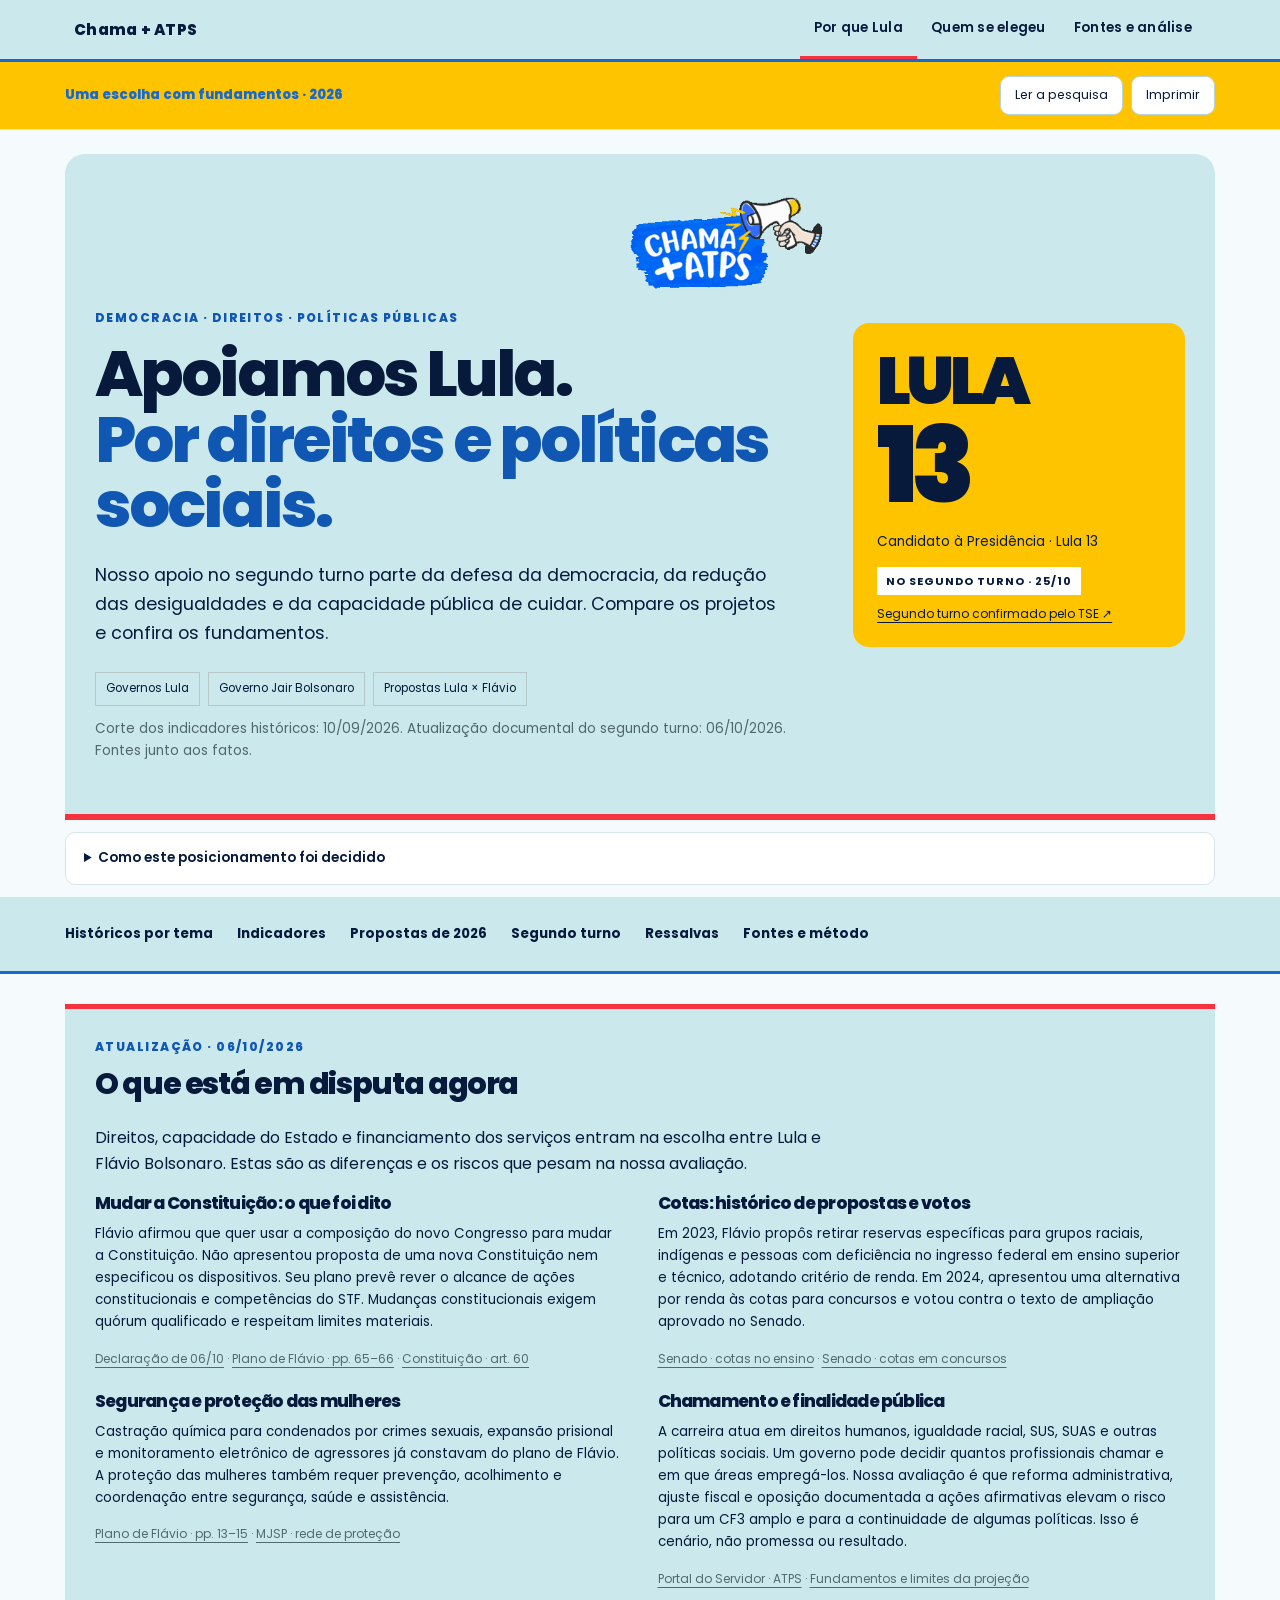
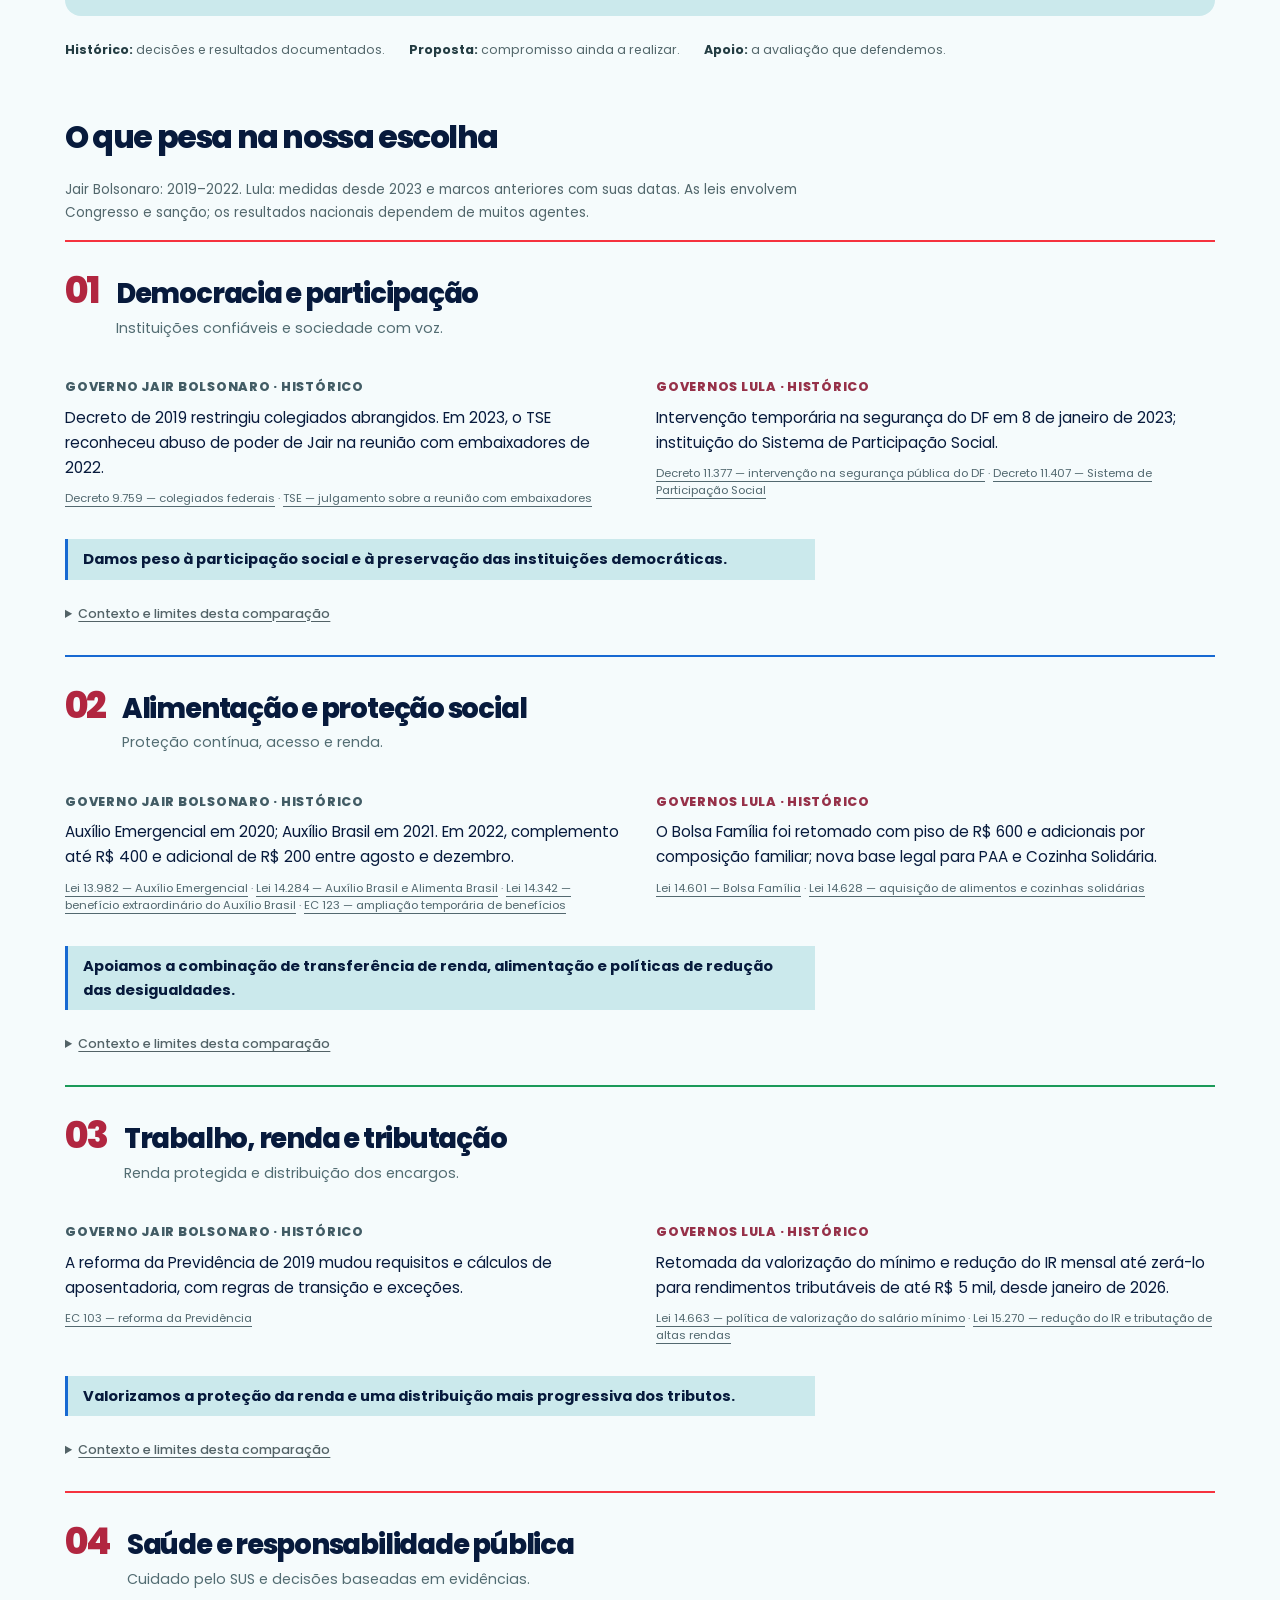
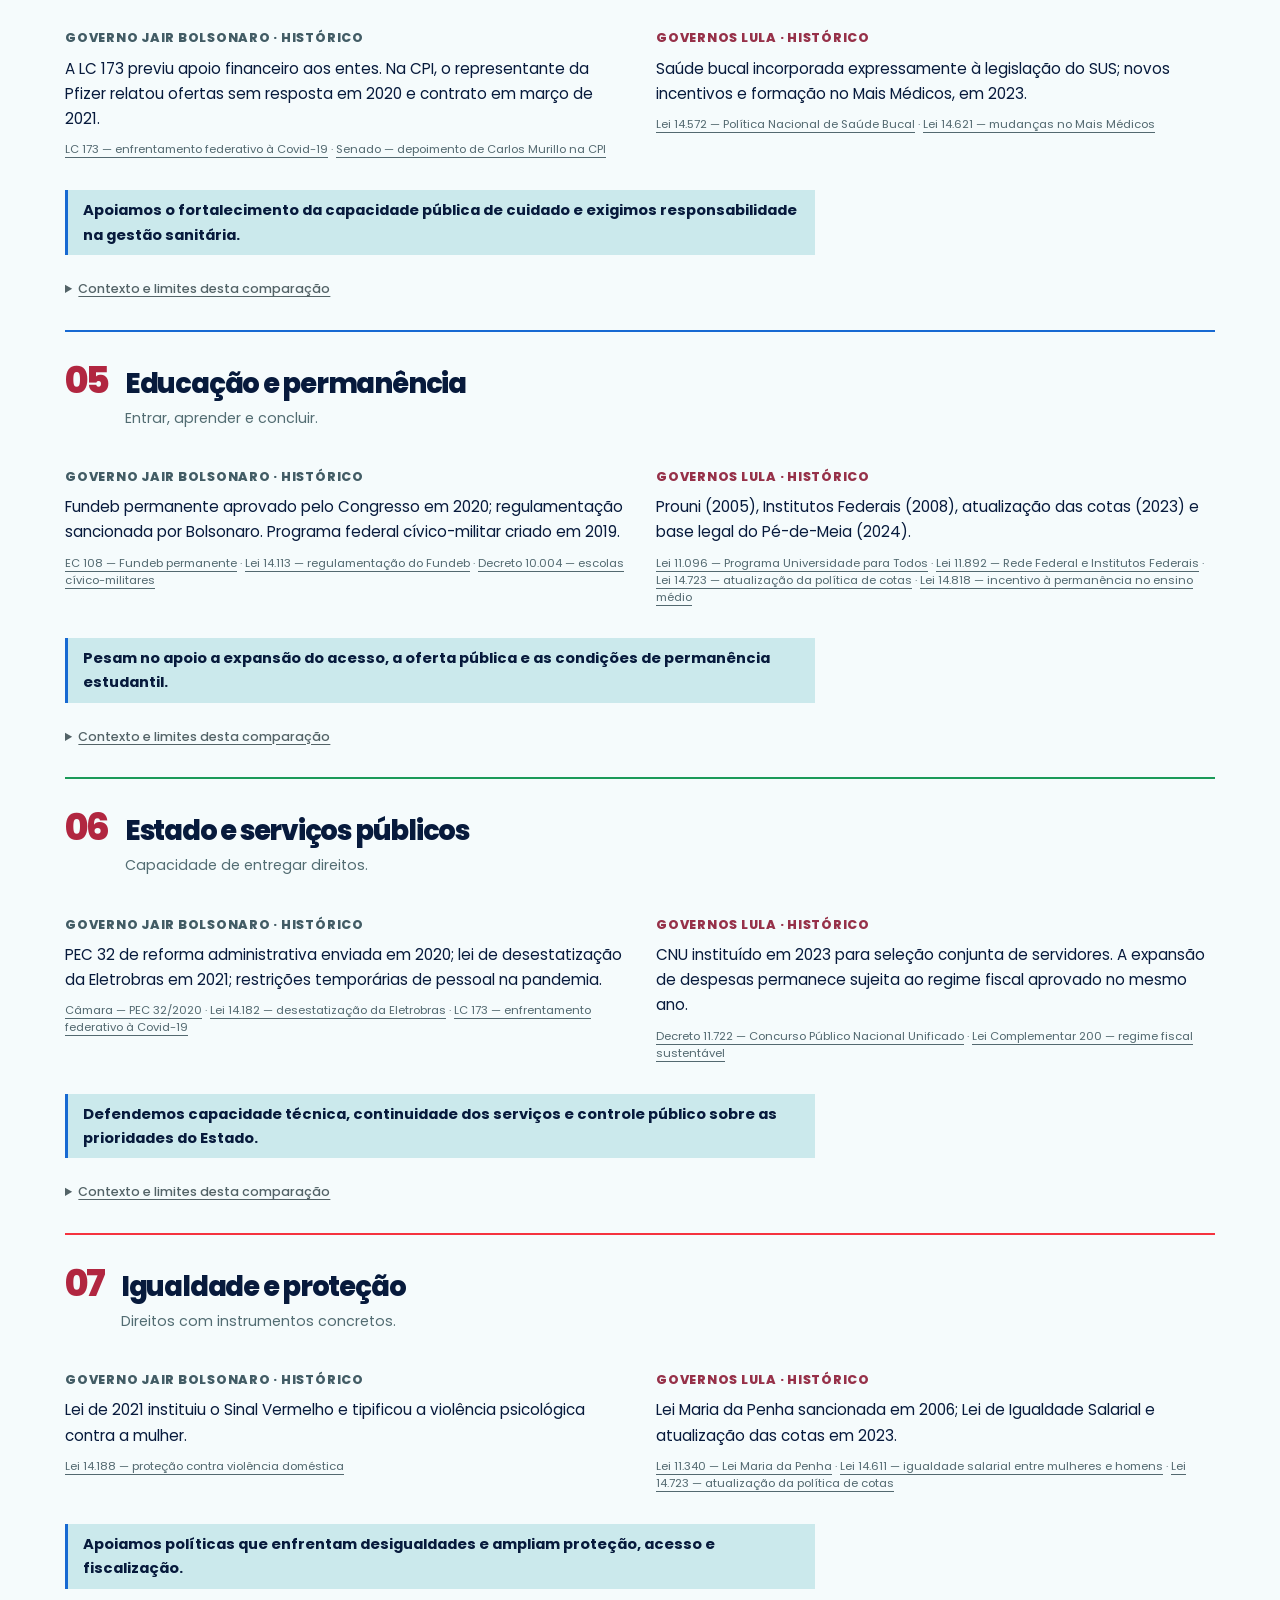
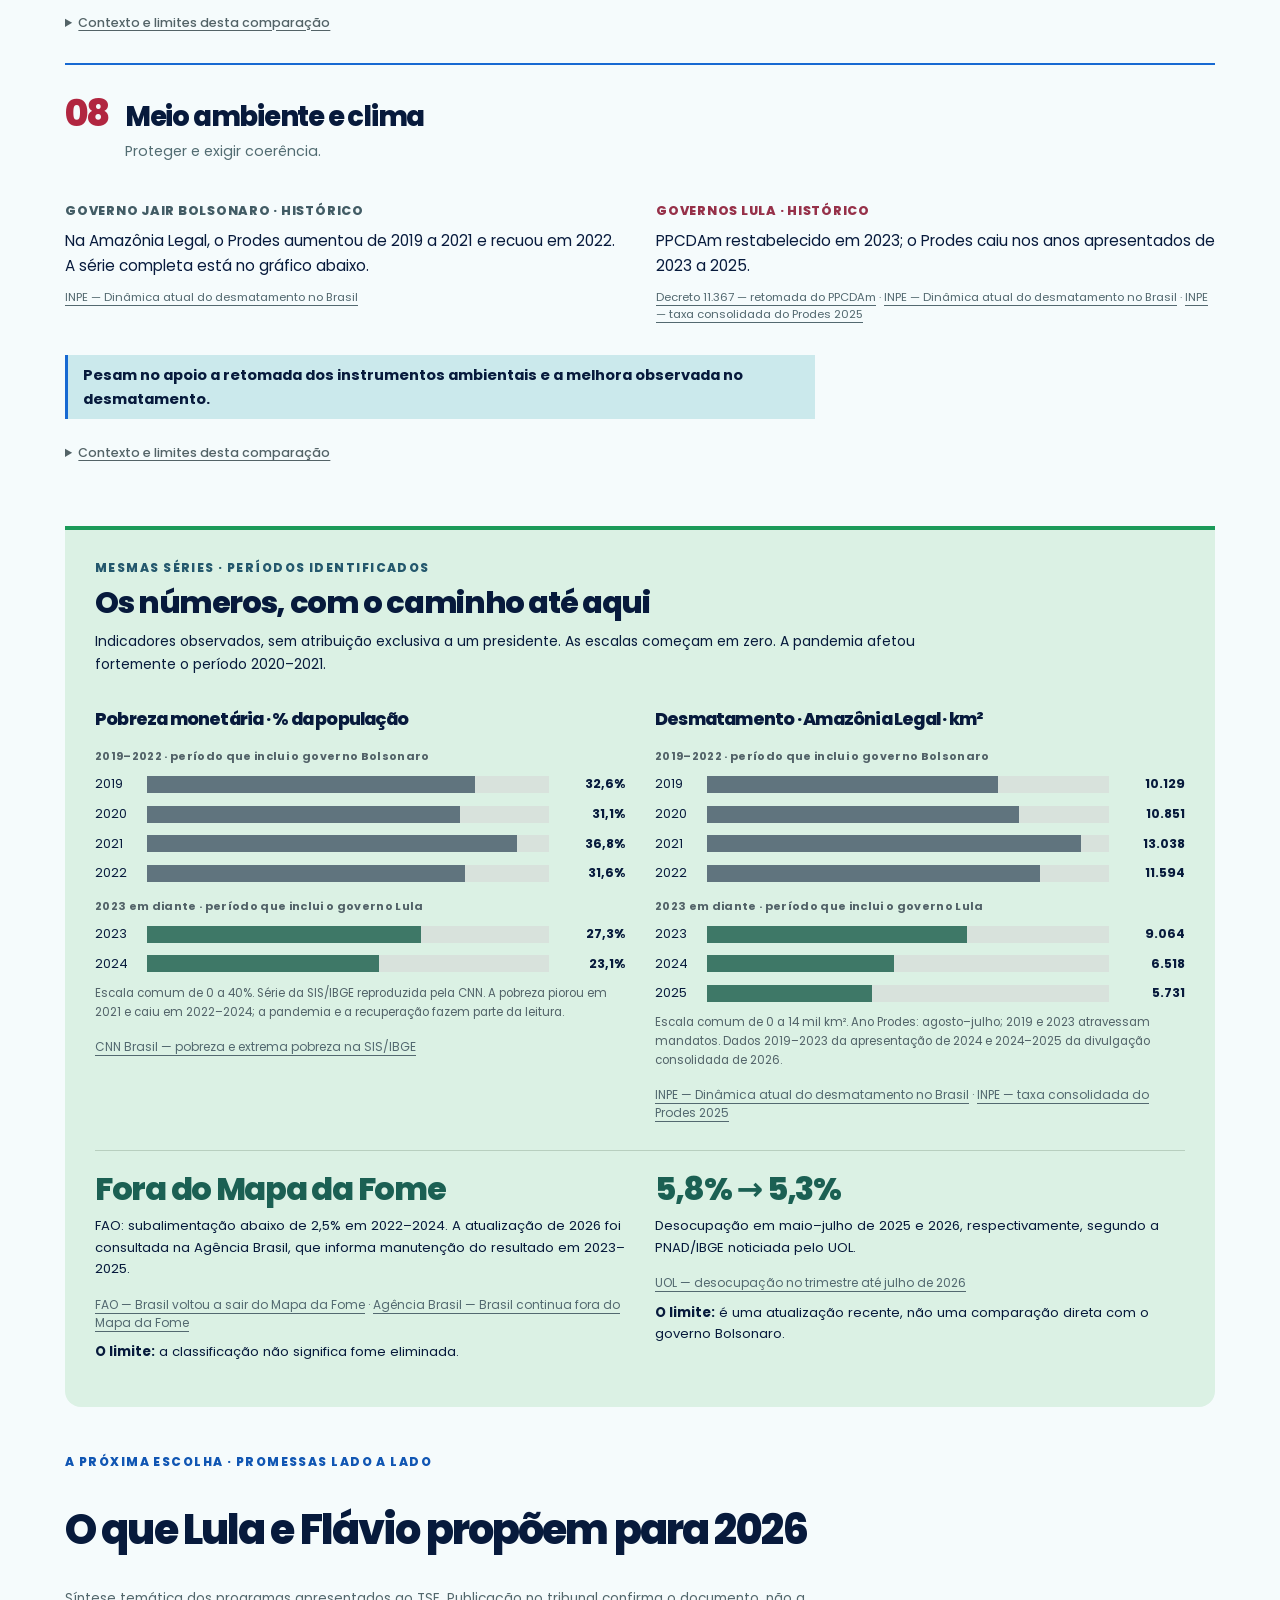
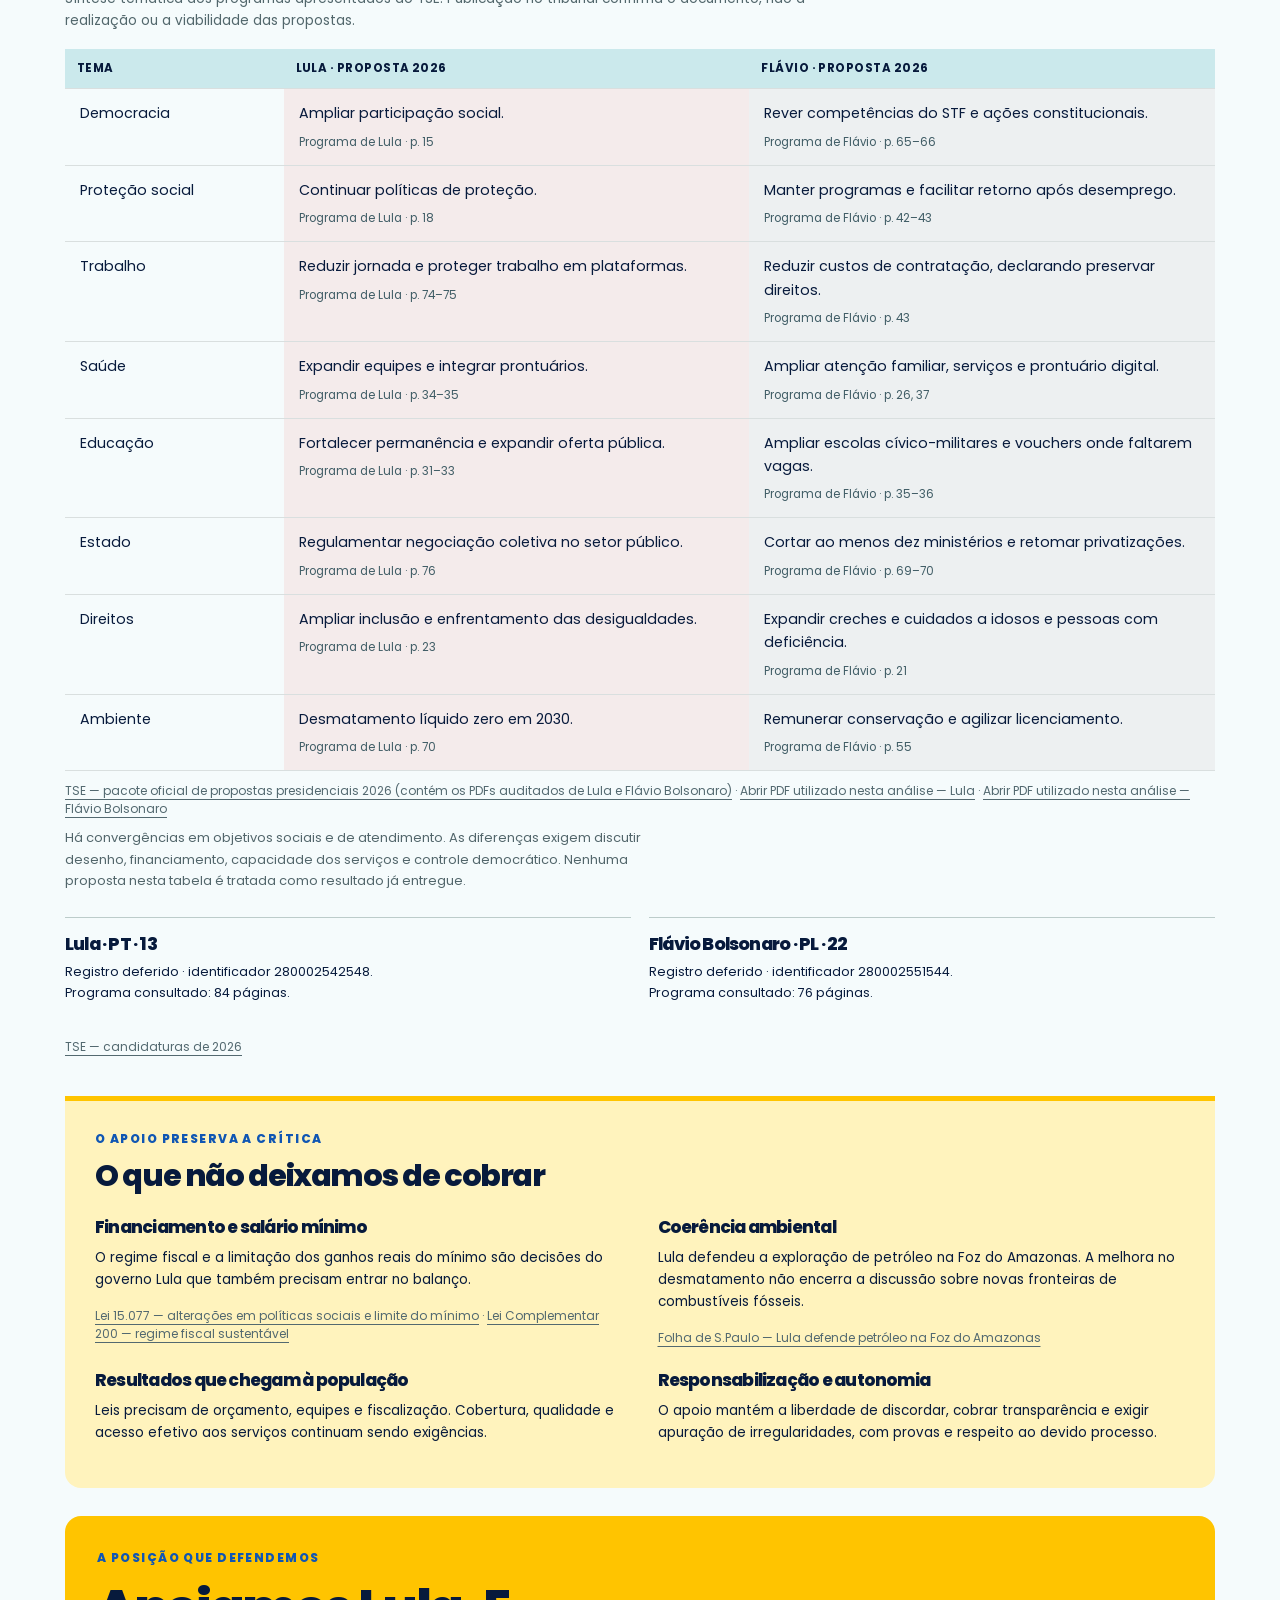
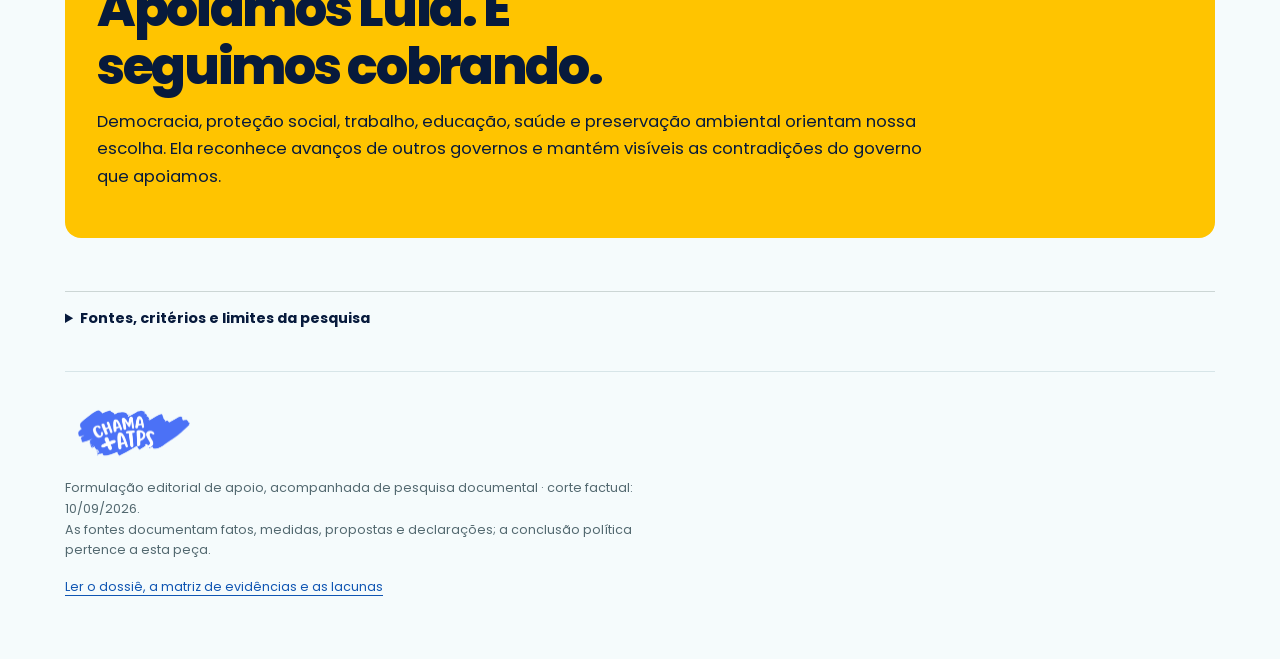
==== commit 17a6c5e7: "Enxuga a home e registra validação visual e funcional" ====
--- a/apoio-lula/index.html
+++ b/apoio-lula/index.html
@@ -43,4 +43,4 @@
 <link href="../assets/brand.css" rel="stylesheet"/>
 <link href="../assets/refresh.css" rel="stylesheet"/></head><body class="support-page">
 <a class="skip-link" href="#conteudo">Pular para o conteúdo</a>
-<nav aria-label="Navegação principal" class="site-nav"><div class="nav-inner"><a class="nav-home" href="../">Chama + ATPS</a><ul class="nav-links"><li><a aria-current="page" href="../apoio-lula/">Por que Lula</a></li><li><a href="../candidaturas/">Quem se elegeu</a></li><li><a href="../fundamentos/">Fontes e análise</a></li></ul></div></nav><div class="top"><div class="wrap toolbar"><span class="brand">Uma escolha com fundamentos · 2026</span><div><a href="../fundamentos/">Ler a pesquisa</a><button onclick="window.print()" type="button">Imprimir</button></div></div></div><main id="conteudo"><div class="wrap"><header class="hero"><div><div aria-label="Chama + ATPS" class="brand-signature brand-signature--megaphone brand-signature--hero" role="img"><span aria-hidden="true" class="brand-brush-crop"><img alt="" src="../assets/pincelada_azul_preset.svg"/></span><img alt="" aria-hidden="true" class="brand-lettering" src="../assets/lettering_chama_atps.svg"/><span aria-hidden="true" class="brand-megaphone-crop"><img alt="" src="../assets/megafone_mao.svg"/></span></div><div class="eyebrow">Democracia · Direitos · Políticas públicas</div><h1>Apoiamos Lula.<br/><em>Por direitos e políticas sociais.</em></h1><p class="lead">Nosso apoio no segundo turno parte da defesa da democracia, da redução das desigualdades e da capacidade pública de cuidar. Compare os projetos e confira os fundamentos.</p><p class="editorial">O apoio é uma posição política. Aqui estão os fatos que pesam nessa escolha, o confronto de propostas e as contradições que continuamos a cobrar.</p><div class="intro-tabs"><span>Governos Lula</span><span>Governo Jair Bolsonaro</span><span>Propostas Lula × Flávio</span></div><p class="scope">Corte dos indicadores históricos: 10/09/2026. Atualização documental do segundo turno: 06/10/2026. Fontes junto aos fatos.</p></div><aside aria-label="Candidatura apoiada" class="seal"><div class="lula">LULA</div><div class="ballot">13</div><p>Candidato à Presidência · Lula 13</p><span class="status">No segundo turno · 25/10</span><span class="refs"><a href="https://www.tse.jus.br/comunicacao/noticias/2026/Outubro/flavio-bolsonaro-e-lula-vao-disputar-o-2o-turno-para-a-presidencia-da-republica" rel="noopener noreferrer" target="_blank">Segundo turno confirmado pelo TSE ↗</a></span></aside></header></div><div class="wrap"><details class="compact-context"><summary>Como este posicionamento foi decidido</summary><aside aria-labelledby="consulta-cr-lula" class="consult-note"><strong id="consulta-cr-lula">Consulta ao grupo do CR · 11–12/09/2026</strong><p>Após a deliberação da Comissão do Cadastro Reserva de ATPS do CPNU 1, o apoio público à candidatura de Lula foi submetido a consulta voluntária de 24 horas no grupo “Mobilização pelo CF3 – CR ATPS”, formado por pessoas que permanecem no cadastro de reserva.</p><p><strong>95,1% dos participantes foram favoráveis</strong> à manifestação pública de apoio à candidatura de Lula à Presidência da República.</p><p class="consult-meta">O resultado registra a manifestação das pessoas que participaram da consulta e reforça a legitimidade do posicionamento da Comissão, sem pressupor unanimidade ou representatividade estatística de todo o cadastro de reserva.</p></aside></details></div><nav aria-label="Navegação do infográfico" class="jump"><div class="wrap"><a href="#historicos">Históricos por tema</a><a href="#resultados">Indicadores</a><a href="#propostas">Propostas de 2026</a><a href="#segundo-turno">Segundo turno</a><a href="#ressalvas">Ressalvas</a><a href="#fontes">Fontes e método</a></div></nav><div class="wrap"><section class="critica" id="segundo-turno"><div class="eyebrow">Atualização · 06/10/2026</div><h2>O que está em disputa agora</h2><p>Direitos, capacidade do Estado e financiamento dos serviços entram na escolha entre Lula e Flávio Bolsonaro. Estas são as diferenças e os riscos que pesam na nossa avaliação.</p><div class="critical-grid"><div><h3>Mudar a Constituição: o que foi dito</h3><p>Flávio afirmou que quer usar a composição do novo Congresso para mudar a Constituição. Não apresentou proposta de uma nova Constituição nem especificou os dispositivos. Seu plano prevê rever o alcance de ações constitucionais e competências do STF. Mudanças constitucionais exigem quórum qualificado e respeitam limites materiais.</p><span class="refs"><a href="https://www.cnnbrasil.com.br/eleicoes/flavio-diz-que-usara-maioria-no-congresso-para-mudar-constituicao/" rel="noopener noreferrer" target="_blank">Declaração de 06/10</a> · <a href="https://www.tse.jus.br/eleicoes/eleicoes-2026-content/arquivos/proposta-pl" rel="noopener noreferrer" target="_blank">Plano de Flávio · pp. 65–66</a> · <a href="https://www2.camara.leg.br/legin/fed/consti/1988/constituicao-1988-5-outubro-1988-322142-normaatualizada-pl.html" rel="noopener noreferrer" target="_blank">Constituição · art. 60</a></span></div><div><h3>Cotas: histórico de propostas e votos</h3><p>Em 2023, Flávio propôs retirar reservas específicas para grupos raciais, indígenas e pessoas com deficiência no ingresso federal em ensino superior e técnico, adotando critério de renda. Em 2024, apresentou uma alternativa por renda às cotas para concursos e votou contra o texto de ampliação aprovado no Senado.</p><span class="refs"><a href="https://www12.senado.leg.br/noticias/materias/2023/10/24/senado-aprova-atualizacao-da-lei-de-cotas" rel="noopener noreferrer" target="_blank">Senado · cotas no ensino</a> · <a href="https://www25.senado.leg.br/web/atividade/materias/-/materia/148596" rel="noopener noreferrer" target="_blank">Senado · cotas em concursos</a></span></div><div><h3>Segurança e proteção das mulheres</h3><p>Castração química para condenados por crimes sexuais, expansão prisional e monitoramento eletrônico de agressores já constavam do plano de Flávio. A proteção das mulheres também requer prevenção, acolhimento e coordenação entre segurança, saúde e assistência.</p><span class="refs"><a href="https://www.tse.jus.br/eleicoes/eleicoes-2026-content/arquivos/proposta-pl" rel="noopener noreferrer" target="_blank">Plano de Flávio · pp. 13–15</a> · <a href="https://www.gov.br/mj/pt-br/assuntos/sua-seguranca/seguranca-publica/operacoes-integradas/cgoi/centro-integrado-mulher-segura/conheca-a-iniciativa/" rel="noopener noreferrer" target="_blank">MJSP · rede de proteção</a></span></div><div><h3>Chamamento e finalidade pública</h3><p>A carreira atua em direitos humanos, igualdade racial, SUS, SUAS e outras políticas sociais. Um governo pode decidir quantos profissionais chamar e em que áreas empregá-los. Nossa avaliação é que reforma administrativa, ajuste fiscal e oposição documentada a ações afirmativas elevam o risco para um CF3 amplo e para a continuidade de algumas políticas. Isso é cenário, não promessa ou resultado.</p><span class="refs"><a href="https://www.gov.br/servidor/pt-br/acesso-a-informacao/servidor/carreiras/atps/analista_tecnico_de_politicas_sociais" rel="noopener noreferrer" target="_blank">Portal do Servidor · ATPS</a> · <a href="../fundamentos/#segundo-turno">Fundamentos e limites da projeção</a></span></div></div></section><section id="historicos"><div class="reading"><span><strong>Histórico:</strong> decisões e resultados documentados.</span><span><strong>Proposta:</strong> compromisso ainda a realizar.</span><span><strong>Apoio:</strong> a avaliação que defendemos.</span></div><h2 class="section-label">O que pesa na nossa escolha</h2><p class="scope">Jair Bolsonaro: 2019–2022. Lula: medidas desde 2023 e marcos anteriores com suas datas. As leis envolvem Congresso e sanção; os resultados nacionais dependem de muitos agentes.</p><article class="compare-row" id="democracia"><div class="row-title"><span class="num">01</span><div><h2>Democracia e participação</h2><p>Instituições confiáveis e sociedade com voz.</p></div></div><div class="history"><div><h3>Governo Jair Bolsonaro · histórico</h3><p>Decreto de 2019 restringiu colegiados abrangidos. Em 2023, o TSE reconheceu abuso de poder de Jair na reunião com embaixadores de 2022.</p><span class="refs"><a href="https://www.planalto.gov.br/ccivil_03/_ato2019-2022/2019/decreto/d9759.htm" rel="noopener noreferrer" target="_blank">Decreto 9.759 — colegiados federais</a> · <a href="https://www.tse.jus.br/comunicacao/noticias/2023/Junho/por-maioria-de-votos-tse-declara-bolsonaro-inelegivel-por-8-anos" rel="noopener noreferrer" target="_blank">TSE — julgamento sobre a reunião com embaixadores</a></span></div><div><h3>Governos Lula · histórico</h3><p>Intervenção temporária na segurança do DF em 8 de janeiro de 2023; instituição do Sistema de Participação Social.</p><span class="refs"><a href="https://www.planalto.gov.br/ccivil_03/_ato2023-2026/2023/decreto/d11377.htm" rel="noopener noreferrer" target="_blank">Decreto 11.377 — intervenção na segurança pública do DF</a> · <a href="https://www.planalto.gov.br/ccivil_03/_ato2023-2026/2023/decreto/d11407.htm" rel="noopener noreferrer" target="_blank">Decreto 11.407 — Sistema de Participação Social</a></span></div></div><p class="choice">Damos peso à participação social e à preservação das instituições democráticas.</p><details><summary>Contexto e limites desta comparação</summary><p>A decisão eleitoral citada é sobre Jair. A avaliação de Flávio exige seus próprios atos e propostas. Nenhum governante responde sozinho pela democracia.</p></details></article><article class="compare-row" id="fome"><div class="row-title"><span class="num">02</span><div><h2>Alimentação e proteção social</h2><p>Proteção contínua, acesso e renda.</p></div></div><div class="history"><div><h3>Governo Jair Bolsonaro · histórico</h3><p>Auxílio Emergencial em 2020; Auxílio Brasil em 2021. Em 2022, complemento até R$ 400 e adicional de R$ 200 entre agosto e dezembro.</p><span class="refs"><a href="https://www.planalto.gov.br/ccivil_03/_ato2019-2022/2020/lei/l13982.htm" rel="noopener noreferrer" target="_blank">Lei 13.982 — Auxílio Emergencial</a> · <a href="https://www.planalto.gov.br/ccivil_03/_ato2019-2022/2021/lei/l14284.htm" rel="noopener noreferrer" target="_blank">Lei 14.284 — Auxílio Brasil e Alimenta Brasil</a> · <a href="https://www.planalto.gov.br/ccivil_03/_ato2019-2022/2022/lei/l14342.htm" rel="noopener noreferrer" target="_blank">Lei 14.342 — benefício extraordinário do Auxílio Brasil</a> · <a href="https://www.planalto.gov.br/ccivil_03/constituicao/emendas/emc/emc123.htm" rel="noopener noreferrer" target="_blank">EC 123 — ampliação temporária de benefícios</a></span></div><div><h3>Governos Lula · histórico</h3><p>O Bolsa Família foi retomado com piso de R$ 600 e adicionais por composição familiar; nova base legal para PAA e Cozinha Solidária.</p><span class="refs"><a href="https://www.planalto.gov.br/ccivil_03/_ato2023-2026/2023/lei/l14601.htm" rel="noopener noreferrer" target="_blank">Lei 14.601 — Bolsa Família</a> · <a href="https://www.planalto.gov.br/ccivil_03/_ato2023-2026/2023/lei/l14628.htm" rel="noopener noreferrer" target="_blank">Lei 14.628 — aquisição de alimentos e cozinhas solidárias</a></span></div></div><p class="choice">Apoiamos a combinação de transferência de renda, alimentação e políticas de redução das desigualdades.</p><details><summary>Contexto e limites desta comparação</summary><p>O período Bolsonaro incluiu proteção emergencial e melhora da pobreza em 2022. O resultado da FAO usa médias trienais; não significa fome eliminada.</p></details></article><article class="compare-row" id="trabalho"><div class="row-title"><span class="num">03</span><div><h2>Trabalho, renda e tributação</h2><p>Renda protegida e distribuição dos encargos.</p></div></div><div class="history"><div><h3>Governo Jair Bolsonaro · histórico</h3><p>A reforma da Previdência de 2019 mudou requisitos e cálculos de aposentadoria, com regras de transição e exceções.</p><span class="refs"><a href="https://www.planalto.gov.br/ccivil_03/constituicao/emendas/emc/emc103.htm" rel="noopener noreferrer" target="_blank">EC 103 — reforma da Previdência</a></span></div><div><h3>Governos Lula · histórico</h3><p>Retomada da valorização do mínimo e redução do IR mensal até zerá-lo para rendimentos tributáveis de até R$ 5 mil, desde janeiro de 2026.</p><span class="refs"><a href="https://www.planalto.gov.br/ccivil_03/_ato2023-2026/2023/lei/l14663.htm" rel="noopener noreferrer" target="_blank">Lei 14.663 — política de valorização do salário mínimo</a> · <a href="https://www.planalto.gov.br/ccivil_03/_ato2023-2026/2025/lei/l15270.htm" rel="noopener noreferrer" target="_blank">Lei 15.270 — redução do IR e tributação de altas rendas</a></span></div></div><p class="choice">Valorizamos a proteção da renda e uma distribuição mais progressiva dos tributos.</p><details><summary>Contexto e limites desta comparação</summary><p>Lula também limitou os ganhos reais do mínimo para 2025–2030. Não houve nesta pesquisa estimativa do impacto líquido de todas as mudanças tributárias e previdenciárias.</p><span class="refs"><a href="https://www.planalto.gov.br/ccivil_03/_ato2023-2026/2024/lei/l15077.htm" rel="noopener noreferrer" target="_blank">Lei 15.077 — alterações em políticas sociais e limite do mínimo</a> · <a href="https://www.planalto.gov.br/ccivil_03/leis/lcp/lcp200.htm" rel="noopener noreferrer" target="_blank">Lei Complementar 200 — regime fiscal sustentável</a></span></details></article><article class="compare-row" id="saude"><div class="row-title"><span class="num">04</span><div><h2>Saúde e responsabilidade pública</h2><p>Cuidado pelo SUS e decisões baseadas em evidências.</p></div></div><div class="history"><div><h3>Governo Jair Bolsonaro · histórico</h3><p>A LC 173 previu apoio financeiro aos entes. Na CPI, o representante da Pfizer relatou ofertas sem resposta em 2020 e contrato em março de 2021.</p><span class="refs"><a href="https://www.planalto.gov.br/ccivil_03/leis/lcp/lcp173.htm" rel="noopener noreferrer" target="_blank">LC 173 — enfrentamento federativo à Covid-19</a> · <a href="https://www12.senado.leg.br/noticias/videos/2021/05/representante-da-pfizer-diz-que-ofertas-de-vacina-ao-governo-brasileiro-previam-entregas-em-2020" rel="noopener noreferrer" target="_blank">Senado — depoimento de Carlos Murillo na CPI</a></span></div><div><h3>Governos Lula · histórico</h3><p>Saúde bucal incorporada expressamente à legislação do SUS; novos incentivos e formação no Mais Médicos, em 2023.</p><span class="refs"><a href="https://www.planalto.gov.br/ccivil_03/_ato2023-2026/2023/lei/l14572.htm" rel="noopener noreferrer" target="_blank">Lei 14.572 — Política Nacional de Saúde Bucal</a> · <a href="https://www.planalto.gov.br/ccivil_03/_ato2023-2026/2023/lei/l14621.htm" rel="noopener noreferrer" target="_blank">Lei 14.621 — mudanças no Mais Médicos</a></span></div></div><p class="choice">Apoiamos o fortalecimento da capacidade pública de cuidado e exigimos responsabilidade na gestão sanitária.</p><details><summary>Contexto e limites desta comparação</summary><p>A pandemia foi um choque excepcional. O depoimento é atribuído ao depoente; não quantifica mortes evitáveis. Leis recentes não comprovam que filas foram resolvidas.</p></details></article><article class="compare-row" id="educacao"><div class="row-title"><span class="num">05</span><div><h2>Educação e permanência</h2><p>Entrar, aprender e concluir.</p></div></div><div class="history"><div><h3>Governo Jair Bolsonaro · histórico</h3><p>Fundeb permanente aprovado pelo Congresso em 2020; regulamentação sancionada por Bolsonaro. Programa federal cívico-militar criado em 2019.</p><span class="refs"><a href="https://www.planalto.gov.br/ccivil_03/constituicao/emendas/emc/emc108.htm" rel="noopener noreferrer" target="_blank">EC 108 — Fundeb permanente</a> · <a href="https://www.planalto.gov.br/ccivil_03/_ato2019-2022/2020/lei/l14113.htm" rel="noopener noreferrer" target="_blank">Lei 14.113 — regulamentação do Fundeb</a> · <a href="https://www.planalto.gov.br/ccivil_03/_ato2019-2022/2019/decreto/d10004.htm" rel="noopener noreferrer" target="_blank">Decreto 10.004 — escolas cívico-militares</a></span></div><div><h3>Governos Lula · histórico</h3><p>Prouni (2005), Institutos Federais (2008), atualização das cotas (2023) e base legal do Pé-de-Meia (2024).</p><span class="refs"><a href="https://www.planalto.gov.br/ccivil_03/_ato2004-2006/2005/lei/l11096.htm" rel="noopener noreferrer" target="_blank">Lei 11.096 — Programa Universidade para Todos</a> · <a href="https://www.planalto.gov.br/ccivil_03/_ato2007-2010/2008/lei/l11892.htm" rel="noopener noreferrer" target="_blank">Lei 11.892 — Rede Federal e Institutos Federais</a> · <a href="https://www.planalto.gov.br/ccivil_03/_ato2023-2026/2023/lei/l14723.htm" rel="noopener noreferrer" target="_blank">Lei 14.723 — atualização da política de cotas</a> · <a href="https://www.planalto.gov.br/ccivil_03/_ato2023-2026/2024/lei/l14818.htm" rel="noopener noreferrer" target="_blank">Lei 14.818 — incentivo à permanência no ensino médio</a></span></div></div><p class="choice">Pesam no apoio a expansão do acesso, a oferta pública e as condições de permanência estudantil.</p><details><summary>Contexto e limites desta comparação</summary><p>O Fundeb de 2020 é um avanço que deve ser reconhecido. Não foi criação exclusiva de Bolsonaro. Leis e matrículas, sozinhas, não medem qualidade da aprendizagem.</p></details></article><article class="compare-row" id="estado"><div class="row-title"><span class="num">06</span><div><h2>Estado e serviços públicos</h2><p>Capacidade de entregar direitos.</p></div></div><div class="history"><div><h3>Governo Jair Bolsonaro · histórico</h3><p>PEC 32 de reforma administrativa enviada em 2020; lei de desestatização da Eletrobras em 2021; restrições temporárias de pessoal na pandemia.</p><span class="refs"><a href="https://www.camara.leg.br/proposicoesWeb/fichadetramitacao?idProposicao=2262083" rel="noopener noreferrer" target="_blank">Câmara — PEC 32/2020</a> · <a href="https://www.planalto.gov.br/ccivil_03/_ato2019-2022/2021/lei/l14182.htm" rel="noopener noreferrer" target="_blank">Lei 14.182 — desestatização da Eletrobras</a> · <a href="https://www.planalto.gov.br/ccivil_03/leis/lcp/lcp173.htm" rel="noopener noreferrer" target="_blank">LC 173 — enfrentamento federativo à Covid-19</a></span></div><div><h3>Governos Lula · histórico</h3><p>CNU instituído em 2023 para seleção conjunta de servidores. A expansão de despesas permanece sujeita ao regime fiscal aprovado no mesmo ano.</p><span class="refs"><a href="https://www.planalto.gov.br/ccivil_03/_ato2023-2026/2023/decreto/d11722.htm" rel="noopener noreferrer" target="_blank">Decreto 11.722 — Concurso Público Nacional Unificado</a> · <a href="https://www.planalto.gov.br/ccivil_03/leis/lcp/lcp200.htm" rel="noopener noreferrer" target="_blank">Lei Complementar 200 — regime fiscal sustentável</a></span></div></div><p class="choice">Defendemos capacidade técnica, continuidade dos serviços e controle público sobre as prioridades do Estado.</p><details><summary>Contexto e limites desta comparação</summary><p>A PEC 32 é proposta, não lei promulgada. Restrições da pandemia tinham exceções. CPNU não garante nomeação de todo cadastro de reserva.</p></details></article><article class="compare-row" id="direitos"><div class="row-title"><span class="num">07</span><div><h2>Igualdade e proteção</h2><p>Direitos com instrumentos concretos.</p></div></div><div class="history"><div><h3>Governo Jair Bolsonaro · histórico</h3><p>Lei de 2021 instituiu o Sinal Vermelho e tipificou a violência psicológica contra a mulher.</p><span class="refs"><a href="https://www.planalto.gov.br/ccivil_03/_ato2019-2022/2021/lei/l14188.htm" rel="noopener noreferrer" target="_blank">Lei 14.188 — proteção contra violência doméstica</a></span></div><div><h3>Governos Lula · histórico</h3><p>Lei Maria da Penha sancionada em 2006; Lei de Igualdade Salarial e atualização das cotas em 2023.</p><span class="refs"><a href="https://www.planalto.gov.br/ccivil_03/_ato2004-2006/2006/lei/l11340.htm" rel="noopener noreferrer" target="_blank">Lei 11.340 — Lei Maria da Penha</a> · <a href="https://www.planalto.gov.br/ccivil_03/_ato2023-2026/2023/lei/l14611.htm" rel="noopener noreferrer" target="_blank">Lei 14.611 — igualdade salarial entre mulheres e homens</a> · <a href="https://www.planalto.gov.br/ccivil_03/_ato2023-2026/2023/lei/l14723.htm" rel="noopener noreferrer" target="_blank">Lei 14.723 — atualização da política de cotas</a></span></div></div><p class="choice">Apoiamos políticas que enfrentam desigualdades e ampliam proteção, acesso e fiscalização.</p><details><summary>Contexto e limites desta comparação</summary><p>Há marcos protetivos nos dois períodos. O balanço não autoriza afirmar que discriminação ou violência foram superadas, nem cobre integralmente todos os direitos.</p></details></article><article class="compare-row" id="ambiente"><div class="row-title"><span class="num">08</span><div><h2>Meio ambiente e clima</h2><p>Proteger e exigir coerência.</p></div></div><div class="history"><div><h3>Governo Jair Bolsonaro · histórico</h3><p>Na Amazônia Legal, o Prodes aumentou de 2019 a 2021 e recuou em 2022. A série completa está no gráfico abaixo.</p><span class="refs"><a href="https://www.gov.br/inpe/pt-br/assuntos/ultimas-noticias/2024_0628_ppcdam-interministerial.pdf" rel="noopener noreferrer" target="_blank">INPE — Dinâmica atual do desmatamento no Brasil</a></span></div><div><h3>Governos Lula · histórico</h3><p>PPCDAm restabelecido em 2023; o Prodes caiu nos anos apresentados de 2023 a 2025.</p><span class="refs"><a href="https://www.planalto.gov.br/ccivil_03/_ato2023-2026/2023/decreto/d11367.htm" rel="noopener noreferrer" target="_blank">Decreto 11.367 — retomada do PPCDAm</a> · <a href="https://www.gov.br/inpe/pt-br/assuntos/ultimas-noticias/2024_0628_ppcdam-interministerial.pdf" rel="noopener noreferrer" target="_blank">INPE — Dinâmica atual do desmatamento no Brasil</a> · <a href="https://www.gov.br/inpe/pt-br/assuntos/ultimas-noticias/sistema-do-inpe-aponta-5-731-km2-de-desmatamento-na-amazonia-em-2025" rel="noopener noreferrer" target="_blank">INPE — taxa consolidada do Prodes 2025</a></span></div></div><p class="choice">Pesam no apoio a retomada dos instrumentos ambientais e a melhora observada no desmatamento.</p><details><summary>Contexto e limites desta comparação</summary><p>O calendário Prodes atravessa mandatos. Lula defende petróleo na Foz do Amazonas; o Cerrado subiu em 2023. A trajetória ambiental inclui essas tensões.</p><span class="refs"><a href="https://www1.folha.uol.com.br/ambiente/2026/08/lula-promete-protecao-ambiental-ao-defender-petroleo-na-foz-do-amazonas.shtml" rel="noopener noreferrer" target="_blank">Folha de S.Paulo — Lula defende petróleo na Foz do Amazonas</a> · <a href="https://www.gov.br/inpe/pt-br/assuntos/ultimas-noticias/2024_0628_ppcdam-interministerial.pdf" rel="noopener noreferrer" target="_blank">INPE — Dinâmica atual do desmatamento no Brasil</a></span></details></article></section><section class="outcomes" id="resultados"><div class="eyebrow">Mesmas séries · períodos identificados</div><h2>Os números, com o caminho até aqui</h2><p class="outcomes-intro">Indicadores observados, sem atribuição exclusiva a um presidente. As escalas começam em zero. A pandemia afetou fortemente o período 2020–2021.</p><div class="series"><div class="series-panel"><h3>Pobreza monetária · % da população</h3><div class="period">2019–2022 · período que inclui o governo Bolsonaro</div><div class="sbar"><span>2019</span><div class="track"><span style="width:81.5000%;background:#60747e"></span></div><b>32,6%</b></div><div class="sbar"><span>2020</span><div class="track"><span style="width:77.7500%;background:#60747e"></span></div><b>31,1%</b></div><div class="sbar"><span>2021</span><div class="track"><span style="width:92.0000%;background:#60747e"></span></div><b>36,8%</b></div><div class="sbar"><span>2022</span><div class="track"><span style="width:79.0000%;background:#60747e"></span></div><b>31,6%</b></div><div class="period">2023 em diante · período que inclui o governo Lula</div><div class="sbar"><span>2023</span><div class="track"><span style="width:68.2500%;background:#3e7867"></span></div><b>27,3%</b></div><div class="sbar"><span>2024</span><div class="track"><span style="width:57.7500%;background:#3e7867"></span></div><b>23,1%</b></div><p class="plot-foot">Escala comum de 0 a 40%. Série da SIS/IBGE reproduzida pela CNN. A pobreza piorou em 2021 e caiu em 2022–2024; a pandemia e a recuperação fazem parte da leitura.</p><span class="refs"><a href="https://www.cnnbrasil.com.br/economia/money/macroeconomia/populacao-em-extrema-pobreza-cai-para-35-em-2024-diz-ibge/" rel="noopener noreferrer" target="_blank">CNN Brasil — pobreza e extrema pobreza na SIS/IBGE</a></span></div><div class="series-panel"><h3>Desmatamento · Amazônia Legal · km²</h3><div class="period">2019–2022 · período que inclui o governo Bolsonaro</div><div class="sbar"><span>2019</span><div class="track"><span style="width:72.3500%;background:#60747e"></span></div><b>10.129</b></div><div class="sbar"><span>2020</span><div class="track"><span style="width:77.5071%;background:#60747e"></span></div><b>10.851</b></div><div class="sbar"><span>2021</span><div class="track"><span style="width:93.1286%;background:#60747e"></span></div><b>13.038</b></div><div class="sbar"><span>2022</span><div class="track"><span style="width:82.8143%;background:#60747e"></span></div><b>11.594</b></div><div class="period">2023 em diante · período que inclui o governo Lula</div><div class="sbar"><span>2023</span><div class="track"><span style="width:64.7429%;background:#3e7867"></span></div><b>9.064</b></div><div class="sbar"><span>2024</span><div class="track"><span style="width:46.5571%;background:#3e7867"></span></div><b>6.518</b></div><div class="sbar"><span>2025</span><div class="track"><span style="width:40.9357%;background:#3e7867"></span></div><b>5.731</b></div><p class="plot-foot">Escala comum de 0 a 14 mil km². Ano Prodes: agosto–julho; 2019 e 2023 atravessam mandatos. Dados 2019–2023 da apresentação de 2024 e 2024–2025 da divulgação consolidada de 2026.</p><span class="refs"><a href="https://www.gov.br/inpe/pt-br/assuntos/ultimas-noticias/2024_0628_ppcdam-interministerial.pdf" rel="noopener noreferrer" target="_blank">INPE — Dinâmica atual do desmatamento no Brasil</a> · <a href="https://www.gov.br/inpe/pt-br/assuntos/ultimas-noticias/sistema-do-inpe-aponta-5-731-km2-de-desmatamento-na-amazonia-em-2025" rel="noopener noreferrer" target="_blank">INPE — taxa consolidada do Prodes 2025</a></span></div></div><div class="two-stats"><div><span class="big">Fora do Mapa da Fome</span><p>FAO: subalimentação abaixo de 2,5% em 2022–2024. A atualização de 2026 foi consultada na Agência Brasil, que informa manutenção do resultado em 2023–2025.</p><span class="refs"><a href="https://www.fao.org/brasil/noticias/detail-events/en/c/1741586/" rel="noopener noreferrer" target="_blank">FAO — Brasil voltou a sair do Mapa da Fome</a> · <a href="https://agenciabrasil.ebc.com.br/direitos-humanos/noticia/2026-07/brasil-continua-fora-do-mapa-da-fome-aponta-relatorio-da-onu" rel="noopener noreferrer" target="_blank">Agência Brasil — Brasil continua fora do Mapa da Fome</a></span><p><strong>O limite:</strong> a classificação não significa fome eliminada.</p></div><div><span class="big">5,8% → 5,3%</span><p>Desocupação em maio–julho de 2025 e 2026, respectivamente, segundo a PNAD/IBGE noticiada pelo UOL.</p><span class="refs"><a href="https://economia.uol.com.br/noticias/redacao/2026/08/27/desemprego---julho-2026.ghtm" rel="noopener noreferrer" target="_blank">UOL — desocupação no trimestre até julho de 2026</a></span><p><strong>O limite:</strong> é uma atualização recente, não uma comparação direta com o governo Bolsonaro.</p></div></div></section><section class="program-grid" id="propostas"><div class="eyebrow">A próxima escolha · promessas lado a lado</div><h2>O que Lula e Flávio propõem para 2026</h2><p class="scope">Síntese temática dos programas apresentados ao TSE. Publicação no tribunal confirma o documento, não a realização ou a viabilidade das propostas.</p><div class="table-scroll"><table class="promise-table"><thead><tr><th>Tema</th><th>Lula · proposta 2026</th><th>Flávio · proposta 2026</th></tr></thead><tbody><tr><td>Democracia</td><td>Ampliar participação social.<small>Programa de Lula · p. 15</small></td><td>Rever competências do STF e ações constitucionais.<small>Programa de Flávio · p. 65–66</small></td></tr><tr><td>Proteção social</td><td>Continuar políticas de proteção.<small>Programa de Lula · p. 18</small></td><td>Manter programas e facilitar retorno após desemprego.<small>Programa de Flávio · p. 42–43</small></td></tr><tr><td>Trabalho</td><td>Reduzir jornada e proteger trabalho em plataformas.<small>Programa de Lula · p. 74–75</small></td><td>Reduzir custos de contratação, declarando preservar direitos.<small>Programa de Flávio · p. 43</small></td></tr><tr><td>Saúde</td><td>Expandir equipes e integrar prontuários.<small>Programa de Lula · p. 34–35</small></td><td>Ampliar atenção familiar, serviços e prontuário digital.<small>Programa de Flávio · p. 26, 37</small></td></tr><tr><td>Educação</td><td>Fortalecer permanência e expandir oferta pública.<small>Programa de Lula · p. 31–33</small></td><td>Ampliar escolas cívico-militares e vouchers onde faltarem vagas.<small>Programa de Flávio · p. 35–36</small></td></tr><tr><td>Estado</td><td>Regulamentar negociação coletiva no setor público.<small>Programa de Lula · p. 76</small></td><td>Cortar ao menos dez ministérios e retomar privatizações.<small>Programa de Flávio · p. 69–70</small></td></tr><tr><td>Direitos</td><td>Ampliar inclusão e enfrentamento das desigualdades.<small>Programa de Lula · p. 23</small></td><td>Expandir creches e cuidados a idosos e pessoas com deficiência.<small>Programa de Flávio · p. 21</small></td></tr><tr><td>Ambiente</td><td>Desmatamento líquido zero em 2030.<small>Programa de Lula · p. 70</small></td><td>Remunerar conservação e agilizar licenciamento.<small>Programa de Flávio · p. 55</small></td></tr></tbody></table></div><span class="refs"><a href="https://dadosabertos.tse.jus.br/dataset/candidatos-2026/resource/433ac1f4-07dc-44a2-bcbe-c87a2073721a" rel="noopener noreferrer" target="_blank">TSE — pacote oficial de propostas presidenciais 2026 (contém os PDFs auditados de Lula e Flávio Bolsonaro)</a> · <a href="https://drive.google.com/file/d/1ruX45Z09uhSPNebIKXBvZ5qLYfPJKNKO/view" rel="noopener noreferrer" target="_blank">Abrir PDF utilizado nesta análise — Lula</a> · <a href="https://drive.google.com/file/d/12qZqODh8K7D4fxEDQ0zt2F8Hby7-0Prv/view" rel="noopener noreferrer" target="_blank">Abrir PDF utilizado nesta análise — Flávio Bolsonaro</a></span><p class="prom-notes">Há convergências em objetivos sociais e de atendimento. As diferenças exigem discutir desenho, financiamento, capacidade dos serviços e controle democrático. Nenhuma proposta nesta tabela é tratada como resultado já entregue.</p><div class="registered"><div><h3>Lula · PT · 13</h3><p>Registro deferido · identificador 280002542548.<br/>Programa consultado: 84 páginas.</p></div><div><h3>Flávio Bolsonaro · PL · 22</h3><p>Registro deferido · identificador 280002551544.<br/>Programa consultado: 76 páginas.</p></div></div><span class="refs"><a href="https://dadosabertos.tse.jus.br/dataset/candidatos-2026" rel="noopener noreferrer" target="_blank">TSE — candidaturas de 2026</a></span></section><section class="critica" id="ressalvas"><div class="eyebrow">O apoio preserva a crítica</div><h2>O que não deixamos de cobrar</h2><div class="critical-grid"><div><h3>Financiamento e salário mínimo</h3><p>O regime fiscal e a limitação dos ganhos reais do mínimo são decisões do governo Lula que também precisam entrar no balanço.</p><span class="refs"><a href="https://www.planalto.gov.br/ccivil_03/_ato2023-2026/2024/lei/l15077.htm" rel="noopener noreferrer" target="_blank">Lei 15.077 — alterações em políticas sociais e limite do mínimo</a> · <a href="https://www.planalto.gov.br/ccivil_03/leis/lcp/lcp200.htm" rel="noopener noreferrer" target="_blank">Lei Complementar 200 — regime fiscal sustentável</a></span></div><div><h3>Coerência ambiental</h3><p>Lula defendeu a exploração de petróleo na Foz do Amazonas. A melhora no desmatamento não encerra a discussão sobre novas fronteiras de combustíveis fósseis.</p><span class="refs"><a href="https://www1.folha.uol.com.br/ambiente/2026/08/lula-promete-protecao-ambiental-ao-defender-petroleo-na-foz-do-amazonas.shtml" rel="noopener noreferrer" target="_blank">Folha de S.Paulo — Lula defende petróleo na Foz do Amazonas</a></span></div><div><h3>Resultados que chegam à população</h3><p>Leis precisam de orçamento, equipes e fiscalização. Cobertura, qualidade e acesso efetivo aos serviços continuam sendo exigências.</p></div><div><h3>Responsabilização e autonomia</h3><p>O apoio mantém a liberdade de discordar, cobrar transparência e exigir apuração de irregularidades, com provas e respeito ao devido processo.</p></div></div></section><section class="closing"><div class="eyebrow">A posição que defendemos</div><h2>Apoiamos Lula. E seguimos cobrando.</h2><p>Democracia, proteção social, trabalho, educação, saúde e preservação ambiental orientam nossa escolha. Ela reconhece avanços de outros governos e mantém visíveis as contradições do governo que apoiamos.</p></section><section class="sources" id="fontes"><details><summary>Fontes, critérios e limites da pesquisa</summary><p class="source-guide">Corte em 10 de setembro de 2026. Registros eleitorais cruzados nos arquivos do TSE gerados às 12:30:20. Os programas foram baixados do pacote oficial BR. Legislação e registros institucionais foram lidos; fontes secundárias estão identificadas. A pesquisa cobre oito temas, sem pretensão de inventariar cada ato de governo. Jair e Flávio são pessoas distintas: não há transferência automática de responsabilidade entre eles.</p><p class="source-guide">Indicadores têm calendários e abrangências diferentes. Os gráficos não estimam efeitos causais de presidentes. A posição é da Comissão do Cadastro Reserva de ATPS do CPNU 1 / #ChamaMaisATPS e não é atribuída às instituições citadas como fonte.</p><ol class="bibliography"><li id="fonte-TSE"><strong>TSE · Base eleitoral</strong> — 10/09/2026. <a href="https://dadosabertos.tse.jus.br/dataset/candidatos-2026" rel="noopener noreferrer" target="_blank">TSE — candidaturas de 2026</a><br/><span>Arquivos nacionais de candidatos e informações complementares; geração em 10/09/2026, 12:30:20. Cruzamento por SQ_CANDIDATO.</span></li><li id="fonte-PROG"><strong>PROG · Documento da candidatura</strong> — 2026. <a href="https://dadosabertos.tse.jus.br/dataset/candidatos-2026/resource/433ac1f4-07dc-44a2-bcbe-c87a2073721a" rel="noopener noreferrer" target="_blank">Planos de governo presidenciais no TSE Dados Abertos — pacote ZIP (contém programa de Lula)</a><br/><span>PDF 2026BR280002542548_01.pdf, 84 páginas, no pacote BR. Leitura dos trechos temáticos indicados; declarações sobre realizações não foram automaticamente aceitas como fatos.</span></li><li id="fonte-FAO25"><strong>FAO25 · Fonte primária</strong> — 13/08/2025. <a href="https://www.fao.org/brasil/noticias/detail-events/en/c/1741586/" rel="noopener noreferrer" target="_blank">FAO — Brasil voltou a sair do Mapa da Fome</a><br/><span>Jorge Meza, representante da FAO no Brasil; comentário institucional sobre o SOFI 2025. Triênio 2022–2024.</span></li><li id="fonte-FAO26"><strong>FAO26 · Fonte secundária</strong> — 22/07/2026. <a href="https://agenciabrasil.ebc.com.br/direitos-humanos/noticia/2026-07/brasil-continua-fora-do-mapa-da-fome-aponta-relatorio-da-onu" rel="noopener noreferrer" target="_blank">Agência Brasil — Brasil continua fora do Mapa da Fome</a><br/><span>Daniella Almeida; reportagem sobre o SOFI 2026. Texto lido; o endereço apresentou instabilidade na reconferência. O relatório primário de 2026 não pôde ser aberto.</span></li><li id="fonte-BF"><strong>BF · Fonte primária</strong> — 19/06/2023. <a href="https://www.planalto.gov.br/ccivil_03/_ato2023-2026/2023/lei/l14601.htm" rel="noopener noreferrer" target="_blank">Lei 14.601 — Bolsa Família</a><br/><span>Especialmente arts. 1º, 7º e 12: desenho dos benefícios e execução federativa.</span></li><li id="fonte-PAA"><strong>PAA · Fonte primária</strong> — 20/07/2023. <a href="https://www.planalto.gov.br/ccivil_03/_ato2023-2026/2023/lei/l14628.htm" rel="noopener noreferrer" target="_blank">Lei 14.628 — aquisição de alimentos e cozinhas solidárias</a><br/><span>Arts. 1º a 4º: acesso à alimentação e compras da agricultura familiar.</span></li><li id="fonte-POB"><strong>POB · Fonte secundária</strong> — 03/12/2025. <a href="https://www.cnnbrasil.com.br/economia/money/macroeconomia/populacao-em-extrema-pobreza-cai-para-35-em-2024-diz-ibge/" rel="noopener noreferrer" target="_blank">CNN Brasil — pobreza e extrema pobreza na SIS/IBGE</a><br/><span>João Nakamura, com informações da Agência Brasil. Texto integral consultado. A notícia original do IBGE retornou erro de acesso.</span></li><li id="fonte-MIN"><strong>MIN · Fonte primária</strong> — 28/08/2023. <a href="https://www.planalto.gov.br/ccivil_03/_ato2023-2026/2023/lei/l14663.htm" rel="noopener noreferrer" target="_blank">Lei 14.663 — política de valorização do salário mínimo</a><br/><span>Art. 3º: reajuste a partir de 2024; inflação e crescimento real do PIB de dois anos antes. Deve ser lida com a Lei 15.077/2024.</span></li><li id="fonte-CAP"><strong>CAP · Fonte primária</strong> — 27/12/2024. <a href="https://www.planalto.gov.br/ccivil_03/_ato2023-2026/2024/lei/l15077.htm" rel="noopener noreferrer" target="_blank">Lei 15.077 — alterações em políticas sociais e limite do mínimo</a><br/><span>Art. 4º remete ao art. 5º da LC 200/2023 para limitar os ganhos reais de 2025 a 2030. Arts. 1º e 2º tratam de exigências cadastrais e suas exceções.</span></li><li id="fonte-FISC"><strong>FISC · Fonte primária</strong> — 30/08/2023. <a href="https://www.planalto.gov.br/ccivil_03/leis/lcp/lcp200.htm" rel="noopener noreferrer" target="_blank">Lei Complementar 200 — regime fiscal sustentável</a><br/><span>Texto consolidado consultado; arts. 3º–6º, incluindo alterações posteriores identificadas no próprio texto. Limites gerais e exceções não equivalem ao orçamento executado de cada programa.</span></li><li id="fonte-IR"><strong>IR · Fonte primária</strong> — 26/11/2025. <a href="https://www.planalto.gov.br/ccivil_03/_ato2023-2026/2025/lei/l15270.htm" rel="noopener noreferrer" target="_blank">Lei 15.270 — redução do IR e tributação de altas rendas</a><br/><span>Art. 2º, que inclui o art. 3º-A na Lei 9.250: redução mensal desde janeiro de 2026. Regras específicas também para o ajuste anual.</span></li><li id="fonte-EMP"><strong>EMP · Fonte secundária</strong> — 27/08/2026. <a href="https://economia.uol.com.br/noticias/redacao/2026/08/27/desemprego---julho-2026.ghtm" rel="noopener noreferrer" target="_blank">UOL — desocupação no trimestre até julho de 2026</a><br/><span>Reportagem sobre a PNAD Contínua/IBGE. Utilizados os períodos e números do corpo da notícia; o parágrafo explicativo final contém referência desatualizada a abril–junho.</span></li><li id="fonte-SUS"><strong>SUS · Fonte primária</strong> — 08/05/2023. <a href="https://www.planalto.gov.br/ccivil_03/_ato2023-2026/2023/lei/l14572.htm" rel="noopener noreferrer" target="_blank">Lei 14.572 — Política Nacional de Saúde Bucal</a><br/><span>Arts. 1º–4º: institucionalização da política e inclusão explícita da saúde bucal na Lei Orgânica da Saúde.</span></li><li id="fonte-MED"><strong>MED · Fonte primária</strong> — 14/07/2023. <a href="https://www.planalto.gov.br/ccivil_03/_ato2023-2026/2023/lei/l14621.htm" rel="noopener noreferrer" target="_blank">Lei 14.621 — mudanças no Mais Médicos</a><br/><span>Arts. 1º–2º: formação, provimento e incentivos; altera o programa instituído pela Lei 12.871/2013.</span></li><li id="fonte-PROUNI"><strong>PROUNI · Fonte primária</strong> — 13/01/2005. <a href="https://www.planalto.gov.br/ccivil_03/_ato2004-2006/2005/lei/l11096.htm" rel="noopener noreferrer" target="_blank">Lei 11.096 — Programa Universidade para Todos</a><br/><span>Art. 1º e indicação de conversão da MP 213/2004. Bolsas em instituições privadas; alterações posteriores estão identificadas na página.</span></li><li id="fonte-IF"><strong>IF · Fonte primária</strong> — 29/12/2008. <a href="https://www.planalto.gov.br/ccivil_03/_ato2007-2010/2008/lei/l11892.htm" rel="noopener noreferrer" target="_blank">Lei 11.892 — Rede Federal e Institutos Federais</a><br/><span>Arts. 1º, 2º e 5º: criação dos IFs mediante integração e transformação de instituições preexistentes.</span></li><li id="fonte-PE"><strong>PE · Fonte primária</strong> — 16/01/2024. <a href="https://www.planalto.gov.br/ccivil_03/_ato2023-2026/2024/lei/l14818.htm" rel="noopener noreferrer" target="_blank">Lei 14.818 — incentivo à permanência no ensino médio</a><br/><span>Base legal do Pé-de-Meia. Arts. 1º–5º: objetivos e requisitos; texto consolidado inclui alterações posteriores.</span></li><li id="fonte-COT"><strong>COT · Fonte primária</strong> — 13/11/2023. <a href="https://www.planalto.gov.br/ccivil_03/_ato2023-2026/2023/lei/l14723.htm" rel="noopener noreferrer" target="_blank">Lei 14.723 — atualização da política de cotas</a><br/><span>Altera a Lei 12.711/2012; inclui quilombolas, concorrência inicial às vagas gerais e prioridade de assistência estudantil.</span></li><li id="fonte-CNU"><strong>CPNU · Fonte primária</strong> — 28/09/2023. <a href="https://www.planalto.gov.br/ccivil_03/_ato2023-2026/2023/decreto/d11722.htm" rel="noopener noreferrer" target="_blank">Decreto 11.722 — Concurso Público Nacional Unificado</a><br/><span>Criação do concurso unificado e objetivos de acesso e seleção. Sua existência não comprova nomeação individual.</span></li><li id="fonte-ATPS"><strong>ATPS · Fonte primária</strong> — 19/11/2009. <a href="https://www.planalto.gov.br/ccivil_03/_ato2007-2010/2009/lei/l12094.htm" rel="noopener noreferrer" target="_blank">Lei 12.094 — carreira de Desenvolvimento de Políticas Sociais</a><br/><span>Arts. 1º–3º: carreira composta por ATPS; o texto original criou 2.400 cargos. Cargos criados não são uma contagem de vagas disponíveis hoje.</span></li><li id="fonte-DEM"><strong>DEM · Fonte primária</strong> — 08/01/2023. <a href="https://www.planalto.gov.br/ccivil_03/_ato2023-2026/2023/decreto/d11377.htm" rel="noopener noreferrer" target="_blank">Decreto 11.377 — intervenção na segurança pública do DF</a><br/><span>Intervenção temporária e limitada à segurança pública distrital, editada no contexto dos ataques de 8 de janeiro.</span></li><li id="fonte-PART"><strong>PART · Fonte primária</strong> — 31/01/2023. <a href="https://www.planalto.gov.br/ccivil_03/_ato2023-2026/2023/decreto/d11407.htm" rel="noopener noreferrer" target="_blank">Decreto 11.407 — Sistema de Participação Social</a><br/><span>Institui o sistema na administração pública federal direta; coordenação das relações com a sociedade civil.</span></li><li id="fonte-MP"><strong>MP · Fonte primária</strong> — 07/08/2006. <a href="https://www.planalto.gov.br/ccivil_03/_ato2004-2006/2006/lei/l11340.htm" rel="noopener noreferrer" target="_blank">Lei 11.340 — Lei Maria da Penha</a><br/><span>Marco de enfrentamento à violência doméstica e familiar contra a mulher. A versão consolidada incorpora normas de diversos governos.</span></li><li id="fonte-IG"><strong>IG · Fonte primária</strong> — 03/07/2023. <a href="https://www.planalto.gov.br/ccivil_03/_ato2023-2026/2023/lei/l14611.htm" rel="noopener noreferrer" target="_blank">Lei 14.611 — igualdade salarial entre mulheres e homens</a><br/><span>Transparência, fiscalização e enfrentamento de desigualdades remuneratórias. A sanção não demonstra igualdade já alcançada.</span></li><li id="fonte-PPC"><strong>PPC · Fonte primária</strong> — 01/01/2023. <a href="https://www.planalto.gov.br/ccivil_03/_ato2023-2026/2023/decreto/d11367.htm" rel="noopener noreferrer" target="_blank">Decreto 11.367 — retomada do PPCDAm</a><br/><span>Arts. 1º–4º: retomada do plano e coordenação interministerial contra o desmatamento.</span></li><li id="fonte-INPE"><strong>INPE · Fonte primária</strong> — 18/08/2026. <a href="https://www.gov.br/inpe/pt-br/assuntos/ultimas-noticias/sistema-do-inpe-aponta-5-731-km2-de-desmatamento-na-amazonia-em-2025" rel="noopener noreferrer" target="_blank">INPE — taxa consolidada do Prodes 2025</a><br/><span>Amazônia Legal; período de 1º/08/2024 a 31/07/2025. Dado consolidado, em lugar da estimativa preliminar.</span></li><li id="fonte-PET"><strong>PET · Fonte secundária</strong> — 17/08/2026. <a href="https://www1.folha.uol.com.br/ambiente/2026/08/lula-promete-protecao-ambiental-ao-defender-petroleo-na-foz-do-amazonas.shtml" rel="noopener noreferrer" target="_blank">Folha de S.Paulo — Lula defende petróleo na Foz do Amazonas</a><br/><span>Aléxia Sousa. Usado somente o registro da defesa pública da exploração e da promessa de cuidado ambiental. A situação posterior das licenças não foi inferida desta notícia.</span></li><li id="fonte-CASA"><strong>CASA · Fonte primária</strong> — 13/07/2023. <a href="https://www.planalto.gov.br/ccivil_03/_ato2023-2026/2023/lei/l14620.htm" rel="noopener noreferrer" target="_blank">Lei 14.620 — Minha Casa, Minha Vida</a><br/><span>Arts. 1º–3º: objetivos e diretrizes habitacionais. Não usada para contar imóveis entregues.</span></li><li id="fonte-FLAVIO"><strong>FLAVIO · Documento da candidatura</strong> — 2026. <a href="https://dadosabertos.tse.jus.br/dataset/candidatos-2026/resource/433ac1f4-07dc-44a2-bcbe-c87a2073721a" rel="noopener noreferrer" target="_blank">Planos de governo presidenciais no TSE Dados Abertos — pacote ZIP (arquivo de Flávio: 2026BR280002551544_01.pdf)</a><br/><span>PDF 2026BR280002551544_01.pdf, 76 páginas, no pacote BR. Páginas temáticas indicadas na comparação. O TSE disponibiliza o documento; não certifica a viabilidade das propostas.</span></li><li id="fonte-AE"><strong>AE · Fonte primária</strong> — 02/04/2020. <a href="https://www.planalto.gov.br/ccivil_03/_ato2019-2022/2020/lei/l13982.htm" rel="noopener noreferrer" target="_blank">Lei 13.982 — Auxílio Emergencial</a><br/><span>Art. 2º: desenho inicial de R$ 600 por três meses, com critérios de elegibilidade. Não confundir com todos os pagamentos e prorrogações posteriores.</span></li><li id="fonte-AB"><strong>AB · Fonte primária</strong> — 29/12/2021. <a href="https://www.planalto.gov.br/ccivil_03/_ato2019-2022/2021/lei/l14284.htm" rel="noopener noreferrer" target="_blank">Lei 14.284 — Auxílio Brasil e Alimenta Brasil</a><br/><span>Instituição dos programas que substituíram Bolsa Família e PAA; dispositivos posteriormente revogados estão assinalados no texto consolidado.</span></li><li id="fonte-AB400"><strong>AB400 · Fonte primária</strong> — 18/05/2022. <a href="https://www.planalto.gov.br/ccivil_03/_ato2019-2022/2022/lei/l14342.htm" rel="noopener noreferrer" target="_blank">Lei 14.342 — benefício extraordinário do Auxílio Brasil</a><br/><span>Arts. 1º–2º: complemento até R$ 400 em caráter continuado, no desenho então vigente. Revogado em 2023.</span></li><li id="fonte-AB200"><strong>AB200 · Fonte primária</strong> — 14/07/2022. <a href="https://www.planalto.gov.br/ccivil_03/constituicao/emendas/emc/emc123.htm" rel="noopener noreferrer" target="_blank">EC 123 — ampliação temporária de benefícios</a><br/><span>Art. 5º, I e § 1º: adicional de R$ 200 no Auxílio Brasil de agosto a dezembro de 2022. Emenda promulgada pelo Congresso.</span></li><li id="fonte-LC173"><strong>LC173 · Fonte primária</strong> — 27/05/2020. <a href="https://www.planalto.gov.br/ccivil_03/leis/lcp/lcp173.htm" rel="noopener noreferrer" target="_blank">LC 173 — enfrentamento federativo à Covid-19</a><br/><span>Art. 5º: previsão de auxílio financeiro de R$ 60 bilhões. Art. 8º: restrições temporárias a despesas com pessoal, concursos e contratações, com exceções; prazo até 31/12/2021.</span></li><li id="fonte-PEC32"><strong>PEC32 · Fonte primária</strong> — 03/09/2020; consulta 10/09/2026. <a href="https://www.camara.leg.br/proposicoesWeb/fichadetramitacao?idProposicao=2262083" rel="noopener noreferrer" target="_blank">Câmara — PEC 32/2020</a><br/><span>Autor: Poder Executivo. Reforma administrativa. Na ficha consultada, pronta para pauta no Plenário. Proposta não equivale a norma promulgada.</span></li><li id="fonte-CONS"><strong>CONS · Fonte primária</strong> — 11/04/2019. <a href="https://www.planalto.gov.br/ccivil_03/_ato2019-2022/2019/decreto/d9759.htm" rel="noopener noreferrer" target="_blank">Decreto 9.759 — colegiados federais</a><br/><span>Estabeleceu extinção e limitações a colegiados abrangidos pelo decreto, com exceções e alterações. Não sustenta a afirmação de que todos os conselhos foram extintos.</span></li><li id="fonte-TSEJ"><strong>TSEJ · Fonte primária</strong> — 30/06/2023. <a href="https://www.tse.jus.br/comunicacao/noticias/2023/Junho/por-maioria-de-votos-tse-declara-bolsonaro-inelegivel-por-8-anos" rel="noopener noreferrer" target="_blank">TSE — julgamento sobre a reunião com embaixadores</a><br/><span>Decisão por 5 a 2: inelegibilidade de Jair Bolsonaro por oito anos a partir das eleições de 2022, por abuso de poder político e uso indevido dos meios de comunicação. Ato analisado: reunião de 18/07/2022.</span></li><li id="fonte-PFIZER"><strong>PFIZER · Registro institucional de depoimento</strong> — 13/05/2021. <a href="https://www12.senado.leg.br/noticias/videos/2021/05/representante-da-pfizer-diz-que-ofertas-de-vacina-ao-governo-brasileiro-previam-entregas-em-2020" rel="noopener noreferrer" target="_blank">Senado — depoimento de Carlos Murillo na CPI</a><br/><span>Texto oficial da TV Senado registra o relato de ofertas sem resposta em 2020 e primeiro contrato em março de 2021. Usado como depoimento atribuído, não como sentença judicial.</span></li><li id="fonte-FUNDEB"><strong>FUNDEB · Fonte primária</strong> — 26/08/2020. <a href="https://www.planalto.gov.br/ccivil_03/constituicao/emendas/emc/emc108.htm" rel="noopener noreferrer" target="_blank">EC 108 — Fundeb permanente</a><br/><span>Art. 212-A e transição no ADCT: complementação federal progressiva até, no mínimo, 23% em 2026. Promulgação pelo Congresso Nacional.</span></li><li id="fonte-FUNREG"><strong>FUNREG · Fonte primária</strong> — 25/12/2020. <a href="https://www.planalto.gov.br/ccivil_03/_ato2019-2022/2020/lei/l14113.htm" rel="noopener noreferrer" target="_blank">Lei 14.113 — regulamentação do Fundeb</a><br/><span>Regulamentação aprovada pelo Congresso e sancionada por Jair Bolsonaro. Não atribuir a ele autoria exclusiva da EC 108.</span></li><li id="fonte-PECIM"><strong>PECIM · Fonte primária</strong> — 05/09/2019. <a href="https://www.planalto.gov.br/ccivil_03/_ato2019-2022/2019/decreto/d10004.htm" rel="noopener noreferrer" target="_blank">Decreto 10.004 — escolas cívico-militares</a><br/><span>Instituição do programa federal, com adesão de entes e escolas; não transformou toda a rede pública nesse modelo.</span></li><li id="fonte-MULHER"><strong>MULHER · Fonte primária</strong> — 28/07/2021. <a href="https://www.planalto.gov.br/ccivil_03/_ato2019-2022/2021/lei/l14188.htm" rel="noopener noreferrer" target="_blank">Lei 14.188 — proteção contra violência doméstica</a><br/><span>Sinal Vermelho e tipificação da violência psicológica contra a mulher; sanção durante o governo Bolsonaro.</span></li><li id="fonte-SERIE"><strong>SERIE · Fonte primária</strong> — 28/06/2024. <a href="https://www.gov.br/inpe/pt-br/assuntos/ultimas-noticias/2024_0628_ppcdam-interministerial.pdf" rel="noopener noreferrer" target="_blank">INPE — Dinâmica atual do desmatamento no Brasil</a><br/><span>Apresentação de Cláudio Almeida, 20 páginas; gráfico da Amazônia Legal na página 5, Cerrado na página 10. Texto extraído pelo serviço de consulta; download local retornou 403. Séries 2019–2023.</span></li><li id="fonte-PREV"><strong>PREV · Fonte primária</strong> — 12/11/2019. <a href="https://www.planalto.gov.br/ccivil_03/constituicao/emendas/emc/emc103.htm" rel="noopener noreferrer" target="_blank">EC 103 — reforma da Previdência</a><br/><span>Regras gerais, transições e exceções. O art. 201, § 7º, I, passou a prever 65 anos para homens e 62 para mulheres, com tempo mínimo de contribuição. Emenda promulgada pelo Congresso.</span></li><li id="fonte-ELETRO"><strong>ELETRO · Fonte primária</strong> — 12/07/2021. <a href="https://www.planalto.gov.br/ccivil_03/_ato2019-2022/2021/lei/l14182.htm" rel="noopener noreferrer" target="_blank">Lei 14.182 — desestatização da Eletrobras</a><br/><span>Art. 1º: marco legal da desestatização. Texto consolidado distingue redação original e modificações posteriores. Não usado para estimar impacto tarifário.</span></li><li id="fonte-POLL"><strong>POLL · Fonte secundária</strong> — 10/09/2026. <a href="https://noticias.uol.com.br/eleicoes/2026/09/10/pesquisa-atlasbloomberg-setembro.ghtm" rel="noopener noreferrer" target="_blank">UOL — pesquisa AtlasIntel/Bloomberg de setembro</a><br/><span>Pesquisa de setembro preservada como fonte histórica. O resultado do primeiro turno está documentado no TSE.</span></li></ol></details></section><footer class="foot"><p>Formulação editorial de apoio, acompanhada de pesquisa documental · corte factual: 10/09/2026.<br/>As fontes documentam fatos, medidas, propostas e declarações; a conclusão política pertence a esta peça.</p><p><a href="../fundamentos/">Ler o dossiê, a matriz de evidências e as lacunas</a></p></footer></div></main><script>let opened=[];window.addEventListener('beforeprint',()=>{opened=Array.from(document.querySelectorAll('details')).map(d=>[d,d.open]);document.querySelectorAll('details').forEach(d=>d.open=true)});window.addEventListener('afterprint',()=>opened.forEach(([d,o])=>d.open=o));</script></body></html>+<nav aria-label="Navegação principal" class="site-nav"><div class="nav-inner"><a class="nav-home" href="../">Chama + ATPS</a><ul class="nav-links"><li><a aria-current="page" href="../apoio-lula/">Por que Lula</a></li><li><a href="../candidaturas/">Quem se elegeu</a></li><li><a href="../fundamentos/">Fontes e análise</a></li></ul></div></nav><div class="top"><div class="wrap toolbar"><span class="brand">Uma escolha com fundamentos · 2026</span><div><a href="../fundamentos/">Ler a pesquisa</a><button onclick="window.print()" type="button">Imprimir</button></div></div></div><main id="conteudo"><div class="wrap"><header class="hero"><div><div aria-label="Chama + ATPS" class="brand-signature brand-signature--megaphone brand-signature--hero" role="img"><span aria-hidden="true" class="brand-brush-crop"><img alt="" src="../assets/pincelada_azul_preset.svg"/></span><img alt="" aria-hidden="true" class="brand-lettering" src="../assets/lettering_chama_atps.svg"/><span aria-hidden="true" class="brand-megaphone-crop"><img alt="" src="../assets/megafone_mao.svg"/></span></div><div class="eyebrow">Democracia · Direitos · Políticas públicas</div><h1>Apoiamos Lula.<br/><em>Por direitos e políticas sociais.</em></h1><p class="lead">Nosso apoio no segundo turno parte da defesa da democracia, da redução das desigualdades e da capacidade pública de cuidar. Compare os projetos e confira os fundamentos.</p><div class="intro-tabs"><span>Governos Lula</span><span>Governo Jair Bolsonaro</span><span>Propostas Lula × Flávio</span></div><p class="scope">Corte dos indicadores históricos: 10/09/2026. Atualização documental do segundo turno: 06/10/2026. Fontes junto aos fatos.</p></div><aside aria-label="Candidatura apoiada" class="seal"><div class="lula">LULA</div><div class="ballot">13</div><p>Candidato à Presidência · Lula 13</p><span class="status">No segundo turno · 25/10</span><span class="refs"><a href="https://www.tse.jus.br/comunicacao/noticias/2026/Outubro/flavio-bolsonaro-e-lula-vao-disputar-o-2o-turno-para-a-presidencia-da-republica" rel="noopener noreferrer" target="_blank">Segundo turno confirmado pelo TSE ↗</a></span></aside></header></div><div class="wrap"><details class="compact-context"><summary>Como este posicionamento foi decidido</summary><aside aria-labelledby="consulta-cr-lula" class="consult-note"><strong id="consulta-cr-lula">Consulta ao grupo do CR · 11–12/09/2026</strong><p>Após a deliberação da Comissão do Cadastro Reserva de ATPS do CPNU 1, o apoio público à candidatura de Lula foi submetido a consulta voluntária de 24 horas no grupo “Mobilização pelo CF3 – CR ATPS”, formado por pessoas que permanecem no cadastro de reserva.</p><p><strong>95,1% dos participantes foram favoráveis</strong> à manifestação pública de apoio à candidatura de Lula à Presidência da República.</p><p class="consult-meta">O resultado registra a manifestação das pessoas que participaram da consulta e reforça a legitimidade do posicionamento da Comissão, sem pressupor unanimidade ou representatividade estatística de todo o cadastro de reserva.</p></aside></details></div><nav aria-label="Navegação do infográfico" class="jump"><div class="wrap"><a href="#historicos">Históricos por tema</a><a href="#resultados">Indicadores</a><a href="#propostas">Propostas de 2026</a><a href="#segundo-turno">Segundo turno</a><a href="#ressalvas">Ressalvas</a><a href="#fontes">Fontes e método</a></div></nav><div class="wrap"><section class="critica" id="segundo-turno"><div class="eyebrow">Atualização · 06/10/2026</div><h2>O que está em disputa agora</h2><p>Direitos, capacidade do Estado e financiamento dos serviços entram na escolha entre Lula e Flávio Bolsonaro. Estas são as diferenças e os riscos que pesam na nossa avaliação.</p><div class="critical-grid"><div><h3>Mudar a Constituição: o que foi dito</h3><p>Flávio afirmou que quer usar a composição do novo Congresso para mudar a Constituição. Não apresentou proposta de uma nova Constituição nem especificou os dispositivos. Seu plano prevê rever o alcance de ações constitucionais e competências do STF. Mudanças constitucionais exigem quórum qualificado e respeitam limites materiais.</p><span class="refs"><a href="https://www.cnnbrasil.com.br/eleicoes/flavio-diz-que-usara-maioria-no-congresso-para-mudar-constituicao/" rel="noopener noreferrer" target="_blank">Declaração de 06/10</a> · <a href="https://www.tse.jus.br/eleicoes/eleicoes-2026-content/arquivos/proposta-pl" rel="noopener noreferrer" target="_blank">Plano de Flávio · pp. 65–66</a> · <a href="https://www2.camara.leg.br/legin/fed/consti/1988/constituicao-1988-5-outubro-1988-322142-normaatualizada-pl.html" rel="noopener noreferrer" target="_blank">Constituição · art. 60</a></span></div><div><h3>Cotas: histórico de propostas e votos</h3><p>Em 2023, Flávio propôs retirar reservas específicas para grupos raciais, indígenas e pessoas com deficiência no ingresso federal em ensino superior e técnico, adotando critério de renda. Em 2024, apresentou uma alternativa por renda às cotas para concursos e votou contra o texto de ampliação aprovado no Senado.</p><span class="refs"><a href="https://www12.senado.leg.br/noticias/materias/2023/10/24/senado-aprova-atualizacao-da-lei-de-cotas" rel="noopener noreferrer" target="_blank">Senado · cotas no ensino</a> · <a href="https://www25.senado.leg.br/web/atividade/materias/-/materia/148596" rel="noopener noreferrer" target="_blank">Senado · cotas em concursos</a></span></div><div><h3>Segurança e proteção das mulheres</h3><p>Castração química para condenados por crimes sexuais, expansão prisional e monitoramento eletrônico de agressores já constavam do plano de Flávio. A proteção das mulheres também requer prevenção, acolhimento e coordenação entre segurança, saúde e assistência.</p><span class="refs"><a href="https://www.tse.jus.br/eleicoes/eleicoes-2026-content/arquivos/proposta-pl" rel="noopener noreferrer" target="_blank">Plano de Flávio · pp. 13–15</a> · <a href="https://www.gov.br/mj/pt-br/assuntos/sua-seguranca/seguranca-publica/operacoes-integradas/cgoi/centro-integrado-mulher-segura/conheca-a-iniciativa/" rel="noopener noreferrer" target="_blank">MJSP · rede de proteção</a></span></div><div><h3>Chamamento e finalidade pública</h3><p>A carreira atua em direitos humanos, igualdade racial, SUS, SUAS e outras políticas sociais. Um governo pode decidir quantos profissionais chamar e em que áreas empregá-los. Nossa avaliação é que reforma administrativa, ajuste fiscal e oposição documentada a ações afirmativas elevam o risco para um CF3 amplo e para a continuidade de algumas políticas. Isso é cenário, não promessa ou resultado.</p><span class="refs"><a href="https://www.gov.br/servidor/pt-br/acesso-a-informacao/servidor/carreiras/atps/analista_tecnico_de_politicas_sociais" rel="noopener noreferrer" target="_blank">Portal do Servidor · ATPS</a> · <a href="../fundamentos/#segundo-turno">Fundamentos e limites da projeção</a></span></div></div></section><section id="historicos"><div class="reading"><span><strong>Histórico:</strong> decisões e resultados documentados.</span><span><strong>Proposta:</strong> compromisso ainda a realizar.</span><span><strong>Apoio:</strong> a avaliação que defendemos.</span></div><h2 class="section-label">O que pesa na nossa escolha</h2><p class="scope">Jair Bolsonaro: 2019–2022. Lula: medidas desde 2023 e marcos anteriores com suas datas. As leis envolvem Congresso e sanção; os resultados nacionais dependem de muitos agentes.</p><article class="compare-row" id="democracia"><div class="row-title"><span class="num">01</span><div><h2>Democracia e participação</h2><p>Instituições confiáveis e sociedade com voz.</p></div></div><div class="history"><div><h3>Governo Jair Bolsonaro · histórico</h3><p>Decreto de 2019 restringiu colegiados abrangidos. Em 2023, o TSE reconheceu abuso de poder de Jair na reunião com embaixadores de 2022.</p><span class="refs"><a href="https://www.planalto.gov.br/ccivil_03/_ato2019-2022/2019/decreto/d9759.htm" rel="noopener noreferrer" target="_blank">Decreto 9.759 — colegiados federais</a> · <a href="https://www.tse.jus.br/comunicacao/noticias/2023/Junho/por-maioria-de-votos-tse-declara-bolsonaro-inelegivel-por-8-anos" rel="noopener noreferrer" target="_blank">TSE — julgamento sobre a reunião com embaixadores</a></span></div><div><h3>Governos Lula · histórico</h3><p>Intervenção temporária na segurança do DF em 8 de janeiro de 2023; instituição do Sistema de Participação Social.</p><span class="refs"><a href="https://www.planalto.gov.br/ccivil_03/_ato2023-2026/2023/decreto/d11377.htm" rel="noopener noreferrer" target="_blank">Decreto 11.377 — intervenção na segurança pública do DF</a> · <a href="https://www.planalto.gov.br/ccivil_03/_ato2023-2026/2023/decreto/d11407.htm" rel="noopener noreferrer" target="_blank">Decreto 11.407 — Sistema de Participação Social</a></span></div></div><p class="choice">Damos peso à participação social e à preservação das instituições democráticas.</p><details><summary>Contexto e limites desta comparação</summary><p>A decisão eleitoral citada é sobre Jair. A avaliação de Flávio exige seus próprios atos e propostas. Nenhum governante responde sozinho pela democracia.</p></details></article><article class="compare-row" id="fome"><div class="row-title"><span class="num">02</span><div><h2>Alimentação e proteção social</h2><p>Proteção contínua, acesso e renda.</p></div></div><div class="history"><div><h3>Governo Jair Bolsonaro · histórico</h3><p>Auxílio Emergencial em 2020; Auxílio Brasil em 2021. Em 2022, complemento até R$ 400 e adicional de R$ 200 entre agosto e dezembro.</p><span class="refs"><a href="https://www.planalto.gov.br/ccivil_03/_ato2019-2022/2020/lei/l13982.htm" rel="noopener noreferrer" target="_blank">Lei 13.982 — Auxílio Emergencial</a> · <a href="https://www.planalto.gov.br/ccivil_03/_ato2019-2022/2021/lei/l14284.htm" rel="noopener noreferrer" target="_blank">Lei 14.284 — Auxílio Brasil e Alimenta Brasil</a> · <a href="https://www.planalto.gov.br/ccivil_03/_ato2019-2022/2022/lei/l14342.htm" rel="noopener noreferrer" target="_blank">Lei 14.342 — benefício extraordinário do Auxílio Brasil</a> · <a href="https://www.planalto.gov.br/ccivil_03/constituicao/emendas/emc/emc123.htm" rel="noopener noreferrer" target="_blank">EC 123 — ampliação temporária de benefícios</a></span></div><div><h3>Governos Lula · histórico</h3><p>O Bolsa Família foi retomado com piso de R$ 600 e adicionais por composição familiar; nova base legal para PAA e Cozinha Solidária.</p><span class="refs"><a href="https://www.planalto.gov.br/ccivil_03/_ato2023-2026/2023/lei/l14601.htm" rel="noopener noreferrer" target="_blank">Lei 14.601 — Bolsa Família</a> · <a href="https://www.planalto.gov.br/ccivil_03/_ato2023-2026/2023/lei/l14628.htm" rel="noopener noreferrer" target="_blank">Lei 14.628 — aquisição de alimentos e cozinhas solidárias</a></span></div></div><p class="choice">Apoiamos a combinação de transferência de renda, alimentação e políticas de redução das desigualdades.</p><details><summary>Contexto e limites desta comparação</summary><p>O período Bolsonaro incluiu proteção emergencial e melhora da pobreza em 2022. O resultado da FAO usa médias trienais; não significa fome eliminada.</p></details></article><article class="compare-row" id="trabalho"><div class="row-title"><span class="num">03</span><div><h2>Trabalho, renda e tributação</h2><p>Renda protegida e distribuição dos encargos.</p></div></div><div class="history"><div><h3>Governo Jair Bolsonaro · histórico</h3><p>A reforma da Previdência de 2019 mudou requisitos e cálculos de aposentadoria, com regras de transição e exceções.</p><span class="refs"><a href="https://www.planalto.gov.br/ccivil_03/constituicao/emendas/emc/emc103.htm" rel="noopener noreferrer" target="_blank">EC 103 — reforma da Previdência</a></span></div><div><h3>Governos Lula · histórico</h3><p>Retomada da valorização do mínimo e redução do IR mensal até zerá-lo para rendimentos tributáveis de até R$ 5 mil, desde janeiro de 2026.</p><span class="refs"><a href="https://www.planalto.gov.br/ccivil_03/_ato2023-2026/2023/lei/l14663.htm" rel="noopener noreferrer" target="_blank">Lei 14.663 — política de valorização do salário mínimo</a> · <a href="https://www.planalto.gov.br/ccivil_03/_ato2023-2026/2025/lei/l15270.htm" rel="noopener noreferrer" target="_blank">Lei 15.270 — redução do IR e tributação de altas rendas</a></span></div></div><p class="choice">Valorizamos a proteção da renda e uma distribuição mais progressiva dos tributos.</p><details><summary>Contexto e limites desta comparação</summary><p>Lula também limitou os ganhos reais do mínimo para 2025–2030. Não houve nesta pesquisa estimativa do impacto líquido de todas as mudanças tributárias e previdenciárias.</p><span class="refs"><a href="https://www.planalto.gov.br/ccivil_03/_ato2023-2026/2024/lei/l15077.htm" rel="noopener noreferrer" target="_blank">Lei 15.077 — alterações em políticas sociais e limite do mínimo</a> · <a href="https://www.planalto.gov.br/ccivil_03/leis/lcp/lcp200.htm" rel="noopener noreferrer" target="_blank">Lei Complementar 200 — regime fiscal sustentável</a></span></details></article><article class="compare-row" id="saude"><div class="row-title"><span class="num">04</span><div><h2>Saúde e responsabilidade pública</h2><p>Cuidado pelo SUS e decisões baseadas em evidências.</p></div></div><div class="history"><div><h3>Governo Jair Bolsonaro · histórico</h3><p>A LC 173 previu apoio financeiro aos entes. Na CPI, o representante da Pfizer relatou ofertas sem resposta em 2020 e contrato em março de 2021.</p><span class="refs"><a href="https://www.planalto.gov.br/ccivil_03/leis/lcp/lcp173.htm" rel="noopener noreferrer" target="_blank">LC 173 — enfrentamento federativo à Covid-19</a> · <a href="https://www12.senado.leg.br/noticias/videos/2021/05/representante-da-pfizer-diz-que-ofertas-de-vacina-ao-governo-brasileiro-previam-entregas-em-2020" rel="noopener noreferrer" target="_blank">Senado — depoimento de Carlos Murillo na CPI</a></span></div><div><h3>Governos Lula · histórico</h3><p>Saúde bucal incorporada expressamente à legislação do SUS; novos incentivos e formação no Mais Médicos, em 2023.</p><span class="refs"><a href="https://www.planalto.gov.br/ccivil_03/_ato2023-2026/2023/lei/l14572.htm" rel="noopener noreferrer" target="_blank">Lei 14.572 — Política Nacional de Saúde Bucal</a> · <a href="https://www.planalto.gov.br/ccivil_03/_ato2023-2026/2023/lei/l14621.htm" rel="noopener noreferrer" target="_blank">Lei 14.621 — mudanças no Mais Médicos</a></span></div></div><p class="choice">Apoiamos o fortalecimento da capacidade pública de cuidado e exigimos responsabilidade na gestão sanitária.</p><details><summary>Contexto e limites desta comparação</summary><p>A pandemia foi um choque excepcional. O depoimento é atribuído ao depoente; não quantifica mortes evitáveis. Leis recentes não comprovam que filas foram resolvidas.</p></details></article><article class="compare-row" id="educacao"><div class="row-title"><span class="num">05</span><div><h2>Educação e permanência</h2><p>Entrar, aprender e concluir.</p></div></div><div class="history"><div><h3>Governo Jair Bolsonaro · histórico</h3><p>Fundeb permanente aprovado pelo Congresso em 2020; regulamentação sancionada por Bolsonaro. Programa federal cívico-militar criado em 2019.</p><span class="refs"><a href="https://www.planalto.gov.br/ccivil_03/constituicao/emendas/emc/emc108.htm" rel="noopener noreferrer" target="_blank">EC 108 — Fundeb permanente</a> · <a href="https://www.planalto.gov.br/ccivil_03/_ato2019-2022/2020/lei/l14113.htm" rel="noopener noreferrer" target="_blank">Lei 14.113 — regulamentação do Fundeb</a> · <a href="https://www.planalto.gov.br/ccivil_03/_ato2019-2022/2019/decreto/d10004.htm" rel="noopener noreferrer" target="_blank">Decreto 10.004 — escolas cívico-militares</a></span></div><div><h3>Governos Lula · histórico</h3><p>Prouni (2005), Institutos Federais (2008), atualização das cotas (2023) e base legal do Pé-de-Meia (2024).</p><span class="refs"><a href="https://www.planalto.gov.br/ccivil_03/_ato2004-2006/2005/lei/l11096.htm" rel="noopener noreferrer" target="_blank">Lei 11.096 — Programa Universidade para Todos</a> · <a href="https://www.planalto.gov.br/ccivil_03/_ato2007-2010/2008/lei/l11892.htm" rel="noopener noreferrer" target="_blank">Lei 11.892 — Rede Federal e Institutos Federais</a> · <a href="https://www.planalto.gov.br/ccivil_03/_ato2023-2026/2023/lei/l14723.htm" rel="noopener noreferrer" target="_blank">Lei 14.723 — atualização da política de cotas</a> · <a href="https://www.planalto.gov.br/ccivil_03/_ato2023-2026/2024/lei/l14818.htm" rel="noopener noreferrer" target="_blank">Lei 14.818 — incentivo à permanência no ensino médio</a></span></div></div><p class="choice">Pesam no apoio a expansão do acesso, a oferta pública e as condições de permanência estudantil.</p><details><summary>Contexto e limites desta comparação</summary><p>O Fundeb de 2020 é um avanço que deve ser reconhecido. Não foi criação exclusiva de Bolsonaro. Leis e matrículas, sozinhas, não medem qualidade da aprendizagem.</p></details></article><article class="compare-row" id="estado"><div class="row-title"><span class="num">06</span><div><h2>Estado e serviços públicos</h2><p>Capacidade de entregar direitos.</p></div></div><div class="history"><div><h3>Governo Jair Bolsonaro · histórico</h3><p>PEC 32 de reforma administrativa enviada em 2020; lei de desestatização da Eletrobras em 2021; restrições temporárias de pessoal na pandemia.</p><span class="refs"><a href="https://www.camara.leg.br/proposicoesWeb/fichadetramitacao?idProposicao=2262083" rel="noopener noreferrer" target="_blank">Câmara — PEC 32/2020</a> · <a href="https://www.planalto.gov.br/ccivil_03/_ato2019-2022/2021/lei/l14182.htm" rel="noopener noreferrer" target="_blank">Lei 14.182 — desestatização da Eletrobras</a> · <a href="https://www.planalto.gov.br/ccivil_03/leis/lcp/lcp173.htm" rel="noopener noreferrer" target="_blank">LC 173 — enfrentamento federativo à Covid-19</a></span></div><div><h3>Governos Lula · histórico</h3><p>CNU instituído em 2023 para seleção conjunta de servidores. A expansão de despesas permanece sujeita ao regime fiscal aprovado no mesmo ano.</p><span class="refs"><a href="https://www.planalto.gov.br/ccivil_03/_ato2023-2026/2023/decreto/d11722.htm" rel="noopener noreferrer" target="_blank">Decreto 11.722 — Concurso Público Nacional Unificado</a> · <a href="https://www.planalto.gov.br/ccivil_03/leis/lcp/lcp200.htm" rel="noopener noreferrer" target="_blank">Lei Complementar 200 — regime fiscal sustentável</a></span></div></div><p class="choice">Defendemos capacidade técnica, continuidade dos serviços e controle público sobre as prioridades do Estado.</p><details><summary>Contexto e limites desta comparação</summary><p>A PEC 32 é proposta, não lei promulgada. Restrições da pandemia tinham exceções. CPNU não garante nomeação de todo cadastro de reserva.</p></details></article><article class="compare-row" id="direitos"><div class="row-title"><span class="num">07</span><div><h2>Igualdade e proteção</h2><p>Direitos com instrumentos concretos.</p></div></div><div class="history"><div><h3>Governo Jair Bolsonaro · histórico</h3><p>Lei de 2021 instituiu o Sinal Vermelho e tipificou a violência psicológica contra a mulher.</p><span class="refs"><a href="https://www.planalto.gov.br/ccivil_03/_ato2019-2022/2021/lei/l14188.htm" rel="noopener noreferrer" target="_blank">Lei 14.188 — proteção contra violência doméstica</a></span></div><div><h3>Governos Lula · histórico</h3><p>Lei Maria da Penha sancionada em 2006; Lei de Igualdade Salarial e atualização das cotas em 2023.</p><span class="refs"><a href="https://www.planalto.gov.br/ccivil_03/_ato2004-2006/2006/lei/l11340.htm" rel="noopener noreferrer" target="_blank">Lei 11.340 — Lei Maria da Penha</a> · <a href="https://www.planalto.gov.br/ccivil_03/_ato2023-2026/2023/lei/l14611.htm" rel="noopener noreferrer" target="_blank">Lei 14.611 — igualdade salarial entre mulheres e homens</a> · <a href="https://www.planalto.gov.br/ccivil_03/_ato2023-2026/2023/lei/l14723.htm" rel="noopener noreferrer" target="_blank">Lei 14.723 — atualização da política de cotas</a></span></div></div><p class="choice">Apoiamos políticas que enfrentam desigualdades e ampliam proteção, acesso e fiscalização.</p><details><summary>Contexto e limites desta comparação</summary><p>Há marcos protetivos nos dois períodos. O balanço não autoriza afirmar que discriminação ou violência foram superadas, nem cobre integralmente todos os direitos.</p></details></article><article class="compare-row" id="ambiente"><div class="row-title"><span class="num">08</span><div><h2>Meio ambiente e clima</h2><p>Proteger e exigir coerência.</p></div></div><div class="history"><div><h3>Governo Jair Bolsonaro · histórico</h3><p>Na Amazônia Legal, o Prodes aumentou de 2019 a 2021 e recuou em 2022. A série completa está no gráfico abaixo.</p><span class="refs"><a href="https://www.gov.br/inpe/pt-br/assuntos/ultimas-noticias/2024_0628_ppcdam-interministerial.pdf" rel="noopener noreferrer" target="_blank">INPE — Dinâmica atual do desmatamento no Brasil</a></span></div><div><h3>Governos Lula · histórico</h3><p>PPCDAm restabelecido em 2023; o Prodes caiu nos anos apresentados de 2023 a 2025.</p><span class="refs"><a href="https://www.planalto.gov.br/ccivil_03/_ato2023-2026/2023/decreto/d11367.htm" rel="noopener noreferrer" target="_blank">Decreto 11.367 — retomada do PPCDAm</a> · <a href="https://www.gov.br/inpe/pt-br/assuntos/ultimas-noticias/2024_0628_ppcdam-interministerial.pdf" rel="noopener noreferrer" target="_blank">INPE — Dinâmica atual do desmatamento no Brasil</a> · <a href="https://www.gov.br/inpe/pt-br/assuntos/ultimas-noticias/sistema-do-inpe-aponta-5-731-km2-de-desmatamento-na-amazonia-em-2025" rel="noopener noreferrer" target="_blank">INPE — taxa consolidada do Prodes 2025</a></span></div></div><p class="choice">Pesam no apoio a retomada dos instrumentos ambientais e a melhora observada no desmatamento.</p><details><summary>Contexto e limites desta comparação</summary><p>O calendário Prodes atravessa mandatos. Lula defende petróleo na Foz do Amazonas; o Cerrado subiu em 2023. A trajetória ambiental inclui essas tensões.</p><span class="refs"><a href="https://www1.folha.uol.com.br/ambiente/2026/08/lula-promete-protecao-ambiental-ao-defender-petroleo-na-foz-do-amazonas.shtml" rel="noopener noreferrer" target="_blank">Folha de S.Paulo — Lula defende petróleo na Foz do Amazonas</a> · <a href="https://www.gov.br/inpe/pt-br/assuntos/ultimas-noticias/2024_0628_ppcdam-interministerial.pdf" rel="noopener noreferrer" target="_blank">INPE — Dinâmica atual do desmatamento no Brasil</a></span></details></article></section><section class="outcomes" id="resultados"><div class="eyebrow">Mesmas séries · períodos identificados</div><h2>Os números, com o caminho até aqui</h2><p class="outcomes-intro">Indicadores observados, sem atribuição exclusiva a um presidente. As escalas começam em zero. A pandemia afetou fortemente o período 2020–2021.</p><div class="series"><div class="series-panel"><h3>Pobreza monetária · % da população</h3><div class="period">2019–2022 · período que inclui o governo Bolsonaro</div><div class="sbar"><span>2019</span><div class="track"><span style="width:81.5000%;background:#60747e"></span></div><b>32,6%</b></div><div class="sbar"><span>2020</span><div class="track"><span style="width:77.7500%;background:#60747e"></span></div><b>31,1%</b></div><div class="sbar"><span>2021</span><div class="track"><span style="width:92.0000%;background:#60747e"></span></div><b>36,8%</b></div><div class="sbar"><span>2022</span><div class="track"><span style="width:79.0000%;background:#60747e"></span></div><b>31,6%</b></div><div class="period">2023 em diante · período que inclui o governo Lula</div><div class="sbar"><span>2023</span><div class="track"><span style="width:68.2500%;background:#3e7867"></span></div><b>27,3%</b></div><div class="sbar"><span>2024</span><div class="track"><span style="width:57.7500%;background:#3e7867"></span></div><b>23,1%</b></div><p class="plot-foot">Escala comum de 0 a 40%. Série da SIS/IBGE reproduzida pela CNN. A pobreza piorou em 2021 e caiu em 2022–2024; a pandemia e a recuperação fazem parte da leitura.</p><span class="refs"><a href="https://www.cnnbrasil.com.br/economia/money/macroeconomia/populacao-em-extrema-pobreza-cai-para-35-em-2024-diz-ibge/" rel="noopener noreferrer" target="_blank">CNN Brasil — pobreza e extrema pobreza na SIS/IBGE</a></span></div><div class="series-panel"><h3>Desmatamento · Amazônia Legal · km²</h3><div class="period">2019–2022 · período que inclui o governo Bolsonaro</div><div class="sbar"><span>2019</span><div class="track"><span style="width:72.3500%;background:#60747e"></span></div><b>10.129</b></div><div class="sbar"><span>2020</span><div class="track"><span style="width:77.5071%;background:#60747e"></span></div><b>10.851</b></div><div class="sbar"><span>2021</span><div class="track"><span style="width:93.1286%;background:#60747e"></span></div><b>13.038</b></div><div class="sbar"><span>2022</span><div class="track"><span style="width:82.8143%;background:#60747e"></span></div><b>11.594</b></div><div class="period">2023 em diante · período que inclui o governo Lula</div><div class="sbar"><span>2023</span><div class="track"><span style="width:64.7429%;background:#3e7867"></span></div><b>9.064</b></div><div class="sbar"><span>2024</span><div class="track"><span style="width:46.5571%;background:#3e7867"></span></div><b>6.518</b></div><div class="sbar"><span>2025</span><div class="track"><span style="width:40.9357%;background:#3e7867"></span></div><b>5.731</b></div><p class="plot-foot">Escala comum de 0 a 14 mil km². Ano Prodes: agosto–julho; 2019 e 2023 atravessam mandatos. Dados 2019–2023 da apresentação de 2024 e 2024–2025 da divulgação consolidada de 2026.</p><span class="refs"><a href="https://www.gov.br/inpe/pt-br/assuntos/ultimas-noticias/2024_0628_ppcdam-interministerial.pdf" rel="noopener noreferrer" target="_blank">INPE — Dinâmica atual do desmatamento no Brasil</a> · <a href="https://www.gov.br/inpe/pt-br/assuntos/ultimas-noticias/sistema-do-inpe-aponta-5-731-km2-de-desmatamento-na-amazonia-em-2025" rel="noopener noreferrer" target="_blank">INPE — taxa consolidada do Prodes 2025</a></span></div></div><div class="two-stats"><div><span class="big">Fora do Mapa da Fome</span><p>FAO: subalimentação abaixo de 2,5% em 2022–2024. A atualização de 2026 foi consultada na Agência Brasil, que informa manutenção do resultado em 2023–2025.</p><span class="refs"><a href="https://www.fao.org/brasil/noticias/detail-events/en/c/1741586/" rel="noopener noreferrer" target="_blank">FAO — Brasil voltou a sair do Mapa da Fome</a> · <a href="https://agenciabrasil.ebc.com.br/direitos-humanos/noticia/2026-07/brasil-continua-fora-do-mapa-da-fome-aponta-relatorio-da-onu" rel="noopener noreferrer" target="_blank">Agência Brasil — Brasil continua fora do Mapa da Fome</a></span><p><strong>O limite:</strong> a classificação não significa fome eliminada.</p></div><div><span class="big">5,8% → 5,3%</span><p>Desocupação em maio–julho de 2025 e 2026, respectivamente, segundo a PNAD/IBGE noticiada pelo UOL.</p><span class="refs"><a href="https://economia.uol.com.br/noticias/redacao/2026/08/27/desemprego---julho-2026.ghtm" rel="noopener noreferrer" target="_blank">UOL — desocupação no trimestre até julho de 2026</a></span><p><strong>O limite:</strong> é uma atualização recente, não uma comparação direta com o governo Bolsonaro.</p></div></div></section><section class="program-grid" id="propostas"><div class="eyebrow">A próxima escolha · promessas lado a lado</div><h2>O que Lula e Flávio propõem para 2026</h2><p class="scope">Síntese temática dos programas apresentados ao TSE. Publicação no tribunal confirma o documento, não a realização ou a viabilidade das propostas.</p><div class="table-scroll"><table class="promise-table"><thead><tr><th>Tema</th><th>Lula · proposta 2026</th><th>Flávio · proposta 2026</th></tr></thead><tbody><tr><td>Democracia</td><td>Ampliar participação social.<small>Programa de Lula · p. 15</small></td><td>Rever competências do STF e ações constitucionais.<small>Programa de Flávio · p. 65–66</small></td></tr><tr><td>Proteção social</td><td>Continuar políticas de proteção.<small>Programa de Lula · p. 18</small></td><td>Manter programas e facilitar retorno após desemprego.<small>Programa de Flávio · p. 42–43</small></td></tr><tr><td>Trabalho</td><td>Reduzir jornada e proteger trabalho em plataformas.<small>Programa de Lula · p. 74–75</small></td><td>Reduzir custos de contratação, declarando preservar direitos.<small>Programa de Flávio · p. 43</small></td></tr><tr><td>Saúde</td><td>Expandir equipes e integrar prontuários.<small>Programa de Lula · p. 34–35</small></td><td>Ampliar atenção familiar, serviços e prontuário digital.<small>Programa de Flávio · p. 26, 37</small></td></tr><tr><td>Educação</td><td>Fortalecer permanência e expandir oferta pública.<small>Programa de Lula · p. 31–33</small></td><td>Ampliar escolas cívico-militares e vouchers onde faltarem vagas.<small>Programa de Flávio · p. 35–36</small></td></tr><tr><td>Estado</td><td>Regulamentar negociação coletiva no setor público.<small>Programa de Lula · p. 76</small></td><td>Cortar ao menos dez ministérios e retomar privatizações.<small>Programa de Flávio · p. 69–70</small></td></tr><tr><td>Direitos</td><td>Ampliar inclusão e enfrentamento das desigualdades.<small>Programa de Lula · p. 23</small></td><td>Expandir creches e cuidados a idosos e pessoas com deficiência.<small>Programa de Flávio · p. 21</small></td></tr><tr><td>Ambiente</td><td>Desmatamento líquido zero em 2030.<small>Programa de Lula · p. 70</small></td><td>Remunerar conservação e agilizar licenciamento.<small>Programa de Flávio · p. 55</small></td></tr></tbody></table></div><span class="refs"><a href="https://dadosabertos.tse.jus.br/dataset/candidatos-2026/resource/433ac1f4-07dc-44a2-bcbe-c87a2073721a" rel="noopener noreferrer" target="_blank">TSE — pacote oficial de propostas presidenciais 2026 (contém os PDFs auditados de Lula e Flávio Bolsonaro)</a> · <a href="https://drive.google.com/file/d/1ruX45Z09uhSPNebIKXBvZ5qLYfPJKNKO/view" rel="noopener noreferrer" target="_blank">Abrir PDF utilizado nesta análise — Lula</a> · <a href="https://drive.google.com/file/d/12qZqODh8K7D4fxEDQ0zt2F8Hby7-0Prv/view" rel="noopener noreferrer" target="_blank">Abrir PDF utilizado nesta análise — Flávio Bolsonaro</a></span><p class="prom-notes">Há convergências em objetivos sociais e de atendimento. As diferenças exigem discutir desenho, financiamento, capacidade dos serviços e controle democrático. Nenhuma proposta nesta tabela é tratada como resultado já entregue.</p><div class="registered"><div><h3>Lula · PT · 13</h3><p>Registro deferido · identificador 280002542548.<br/>Programa consultado: 84 páginas.</p></div><div><h3>Flávio Bolsonaro · PL · 22</h3><p>Registro deferido · identificador 280002551544.<br/>Programa consultado: 76 páginas.</p></div></div><span class="refs"><a href="https://dadosabertos.tse.jus.br/dataset/candidatos-2026" rel="noopener noreferrer" target="_blank">TSE — candidaturas de 2026</a></span></section><section class="critica" id="ressalvas"><div class="eyebrow">O apoio preserva a crítica</div><h2>O que não deixamos de cobrar</h2><div class="critical-grid"><div><h3>Financiamento e salário mínimo</h3><p>O regime fiscal e a limitação dos ganhos reais do mínimo são decisões do governo Lula que também precisam entrar no balanço.</p><span class="refs"><a href="https://www.planalto.gov.br/ccivil_03/_ato2023-2026/2024/lei/l15077.htm" rel="noopener noreferrer" target="_blank">Lei 15.077 — alterações em políticas sociais e limite do mínimo</a> · <a href="https://www.planalto.gov.br/ccivil_03/leis/lcp/lcp200.htm" rel="noopener noreferrer" target="_blank">Lei Complementar 200 — regime fiscal sustentável</a></span></div><div><h3>Coerência ambiental</h3><p>Lula defendeu a exploração de petróleo na Foz do Amazonas. A melhora no desmatamento não encerra a discussão sobre novas fronteiras de combustíveis fósseis.</p><span class="refs"><a href="https://www1.folha.uol.com.br/ambiente/2026/08/lula-promete-protecao-ambiental-ao-defender-petroleo-na-foz-do-amazonas.shtml" rel="noopener noreferrer" target="_blank">Folha de S.Paulo — Lula defende petróleo na Foz do Amazonas</a></span></div><div><h3>Resultados que chegam à população</h3><p>Leis precisam de orçamento, equipes e fiscalização. Cobertura, qualidade e acesso efetivo aos serviços continuam sendo exigências.</p></div><div><h3>Responsabilização e autonomia</h3><p>O apoio mantém a liberdade de discordar, cobrar transparência e exigir apuração de irregularidades, com provas e respeito ao devido processo.</p></div></div></section><section class="closing"><div class="eyebrow">A posição que defendemos</div><h2>Apoiamos Lula. E seguimos cobrando.</h2><p>Democracia, proteção social, trabalho, educação, saúde e preservação ambiental orientam nossa escolha. Ela reconhece avanços de outros governos e mantém visíveis as contradições do governo que apoiamos.</p></section><section class="sources" id="fontes"><details><summary>Fontes, critérios e limites da pesquisa</summary><p class="source-guide">Corte em 10 de setembro de 2026. Registros eleitorais cruzados nos arquivos do TSE gerados às 12:30:20. Os programas foram baixados do pacote oficial BR. Legislação e registros institucionais foram lidos; fontes secundárias estão identificadas. A pesquisa cobre oito temas, sem pretensão de inventariar cada ato de governo. Jair e Flávio são pessoas distintas: não há transferência automática de responsabilidade entre eles.</p><p class="source-guide">Indicadores têm calendários e abrangências diferentes. Os gráficos não estimam efeitos causais de presidentes. A posição é da Comissão do Cadastro Reserva de ATPS do CPNU 1 / #ChamaMaisATPS e não é atribuída às instituições citadas como fonte.</p><ol class="bibliography"><li id="fonte-TSE"><strong>TSE · Base eleitoral</strong> — 10/09/2026. <a href="https://dadosabertos.tse.jus.br/dataset/candidatos-2026" rel="noopener noreferrer" target="_blank">TSE — candidaturas de 2026</a><br/><span>Arquivos nacionais de candidatos e informações complementares; geração em 10/09/2026, 12:30:20. Cruzamento por SQ_CANDIDATO.</span></li><li id="fonte-PROG"><strong>PROG · Documento da candidatura</strong> — 2026. <a href="https://dadosabertos.tse.jus.br/dataset/candidatos-2026/resource/433ac1f4-07dc-44a2-bcbe-c87a2073721a" rel="noopener noreferrer" target="_blank">Planos de governo presidenciais no TSE Dados Abertos — pacote ZIP (contém programa de Lula)</a><br/><span>PDF 2026BR280002542548_01.pdf, 84 páginas, no pacote BR. Leitura dos trechos temáticos indicados; declarações sobre realizações não foram automaticamente aceitas como fatos.</span></li><li id="fonte-FAO25"><strong>FAO25 · Fonte primária</strong> — 13/08/2025. <a href="https://www.fao.org/brasil/noticias/detail-events/en/c/1741586/" rel="noopener noreferrer" target="_blank">FAO — Brasil voltou a sair do Mapa da Fome</a><br/><span>Jorge Meza, representante da FAO no Brasil; comentário institucional sobre o SOFI 2025. Triênio 2022–2024.</span></li><li id="fonte-FAO26"><strong>FAO26 · Fonte secundária</strong> — 22/07/2026. <a href="https://agenciabrasil.ebc.com.br/direitos-humanos/noticia/2026-07/brasil-continua-fora-do-mapa-da-fome-aponta-relatorio-da-onu" rel="noopener noreferrer" target="_blank">Agência Brasil — Brasil continua fora do Mapa da Fome</a><br/><span>Daniella Almeida; reportagem sobre o SOFI 2026. Texto lido; o endereço apresentou instabilidade na reconferência. O relatório primário de 2026 não pôde ser aberto.</span></li><li id="fonte-BF"><strong>BF · Fonte primária</strong> — 19/06/2023. <a href="https://www.planalto.gov.br/ccivil_03/_ato2023-2026/2023/lei/l14601.htm" rel="noopener noreferrer" target="_blank">Lei 14.601 — Bolsa Família</a><br/><span>Especialmente arts. 1º, 7º e 12: desenho dos benefícios e execução federativa.</span></li><li id="fonte-PAA"><strong>PAA · Fonte primária</strong> — 20/07/2023. <a href="https://www.planalto.gov.br/ccivil_03/_ato2023-2026/2023/lei/l14628.htm" rel="noopener noreferrer" target="_blank">Lei 14.628 — aquisição de alimentos e cozinhas solidárias</a><br/><span>Arts. 1º a 4º: acesso à alimentação e compras da agricultura familiar.</span></li><li id="fonte-POB"><strong>POB · Fonte secundária</strong> — 03/12/2025. <a href="https://www.cnnbrasil.com.br/economia/money/macroeconomia/populacao-em-extrema-pobreza-cai-para-35-em-2024-diz-ibge/" rel="noopener noreferrer" target="_blank">CNN Brasil — pobreza e extrema pobreza na SIS/IBGE</a><br/><span>João Nakamura, com informações da Agência Brasil. Texto integral consultado. A notícia original do IBGE retornou erro de acesso.</span></li><li id="fonte-MIN"><strong>MIN · Fonte primária</strong> — 28/08/2023. <a href="https://www.planalto.gov.br/ccivil_03/_ato2023-2026/2023/lei/l14663.htm" rel="noopener noreferrer" target="_blank">Lei 14.663 — política de valorização do salário mínimo</a><br/><span>Art. 3º: reajuste a partir de 2024; inflação e crescimento real do PIB de dois anos antes. Deve ser lida com a Lei 15.077/2024.</span></li><li id="fonte-CAP"><strong>CAP · Fonte primária</strong> — 27/12/2024. <a href="https://www.planalto.gov.br/ccivil_03/_ato2023-2026/2024/lei/l15077.htm" rel="noopener noreferrer" target="_blank">Lei 15.077 — alterações em políticas sociais e limite do mínimo</a><br/><span>Art. 4º remete ao art. 5º da LC 200/2023 para limitar os ganhos reais de 2025 a 2030. Arts. 1º e 2º tratam de exigências cadastrais e suas exceções.</span></li><li id="fonte-FISC"><strong>FISC · Fonte primária</strong> — 30/08/2023. <a href="https://www.planalto.gov.br/ccivil_03/leis/lcp/lcp200.htm" rel="noopener noreferrer" target="_blank">Lei Complementar 200 — regime fiscal sustentável</a><br/><span>Texto consolidado consultado; arts. 3º–6º, incluindo alterações posteriores identificadas no próprio texto. Limites gerais e exceções não equivalem ao orçamento executado de cada programa.</span></li><li id="fonte-IR"><strong>IR · Fonte primária</strong> — 26/11/2025. <a href="https://www.planalto.gov.br/ccivil_03/_ato2023-2026/2025/lei/l15270.htm" rel="noopener noreferrer" target="_blank">Lei 15.270 — redução do IR e tributação de altas rendas</a><br/><span>Art. 2º, que inclui o art. 3º-A na Lei 9.250: redução mensal desde janeiro de 2026. Regras específicas também para o ajuste anual.</span></li><li id="fonte-EMP"><strong>EMP · Fonte secundária</strong> — 27/08/2026. <a href="https://economia.uol.com.br/noticias/redacao/2026/08/27/desemprego---julho-2026.ghtm" rel="noopener noreferrer" target="_blank">UOL — desocupação no trimestre até julho de 2026</a><br/><span>Reportagem sobre a PNAD Contínua/IBGE. Utilizados os períodos e números do corpo da notícia; o parágrafo explicativo final contém referência desatualizada a abril–junho.</span></li><li id="fonte-SUS"><strong>SUS · Fonte primária</strong> — 08/05/2023. <a href="https://www.planalto.gov.br/ccivil_03/_ato2023-2026/2023/lei/l14572.htm" rel="noopener noreferrer" target="_blank">Lei 14.572 — Política Nacional de Saúde Bucal</a><br/><span>Arts. 1º–4º: institucionalização da política e inclusão explícita da saúde bucal na Lei Orgânica da Saúde.</span></li><li id="fonte-MED"><strong>MED · Fonte primária</strong> — 14/07/2023. <a href="https://www.planalto.gov.br/ccivil_03/_ato2023-2026/2023/lei/l14621.htm" rel="noopener noreferrer" target="_blank">Lei 14.621 — mudanças no Mais Médicos</a><br/><span>Arts. 1º–2º: formação, provimento e incentivos; altera o programa instituído pela Lei 12.871/2013.</span></li><li id="fonte-PROUNI"><strong>PROUNI · Fonte primária</strong> — 13/01/2005. <a href="https://www.planalto.gov.br/ccivil_03/_ato2004-2006/2005/lei/l11096.htm" rel="noopener noreferrer" target="_blank">Lei 11.096 — Programa Universidade para Todos</a><br/><span>Art. 1º e indicação de conversão da MP 213/2004. Bolsas em instituições privadas; alterações posteriores estão identificadas na página.</span></li><li id="fonte-IF"><strong>IF · Fonte primária</strong> — 29/12/2008. <a href="https://www.planalto.gov.br/ccivil_03/_ato2007-2010/2008/lei/l11892.htm" rel="noopener noreferrer" target="_blank">Lei 11.892 — Rede Federal e Institutos Federais</a><br/><span>Arts. 1º, 2º e 5º: criação dos IFs mediante integração e transformação de instituições preexistentes.</span></li><li id="fonte-PE"><strong>PE · Fonte primária</strong> — 16/01/2024. <a href="https://www.planalto.gov.br/ccivil_03/_ato2023-2026/2024/lei/l14818.htm" rel="noopener noreferrer" target="_blank">Lei 14.818 — incentivo à permanência no ensino médio</a><br/><span>Base legal do Pé-de-Meia. Arts. 1º–5º: objetivos e requisitos; texto consolidado inclui alterações posteriores.</span></li><li id="fonte-COT"><strong>COT · Fonte primária</strong> — 13/11/2023. <a href="https://www.planalto.gov.br/ccivil_03/_ato2023-2026/2023/lei/l14723.htm" rel="noopener noreferrer" target="_blank">Lei 14.723 — atualização da política de cotas</a><br/><span>Altera a Lei 12.711/2012; inclui quilombolas, concorrência inicial às vagas gerais e prioridade de assistência estudantil.</span></li><li id="fonte-CNU"><strong>CPNU · Fonte primária</strong> — 28/09/2023. <a href="https://www.planalto.gov.br/ccivil_03/_ato2023-2026/2023/decreto/d11722.htm" rel="noopener noreferrer" target="_blank">Decreto 11.722 — Concurso Público Nacional Unificado</a><br/><span>Criação do concurso unificado e objetivos de acesso e seleção. Sua existência não comprova nomeação individual.</span></li><li id="fonte-ATPS"><strong>ATPS · Fonte primária</strong> — 19/11/2009. <a href="https://www.planalto.gov.br/ccivil_03/_ato2007-2010/2009/lei/l12094.htm" rel="noopener noreferrer" target="_blank">Lei 12.094 — carreira de Desenvolvimento de Políticas Sociais</a><br/><span>Arts. 1º–3º: carreira composta por ATPS; o texto original criou 2.400 cargos. Cargos criados não são uma contagem de vagas disponíveis hoje.</span></li><li id="fonte-DEM"><strong>DEM · Fonte primária</strong> — 08/01/2023. <a href="https://www.planalto.gov.br/ccivil_03/_ato2023-2026/2023/decreto/d11377.htm" rel="noopener noreferrer" target="_blank">Decreto 11.377 — intervenção na segurança pública do DF</a><br/><span>Intervenção temporária e limitada à segurança pública distrital, editada no contexto dos ataques de 8 de janeiro.</span></li><li id="fonte-PART"><strong>PART · Fonte primária</strong> — 31/01/2023. <a href="https://www.planalto.gov.br/ccivil_03/_ato2023-2026/2023/decreto/d11407.htm" rel="noopener noreferrer" target="_blank">Decreto 11.407 — Sistema de Participação Social</a><br/><span>Institui o sistema na administração pública federal direta; coordenação das relações com a sociedade civil.</span></li><li id="fonte-MP"><strong>MP · Fonte primária</strong> — 07/08/2006. <a href="https://www.planalto.gov.br/ccivil_03/_ato2004-2006/2006/lei/l11340.htm" rel="noopener noreferrer" target="_blank">Lei 11.340 — Lei Maria da Penha</a><br/><span>Marco de enfrentamento à violência doméstica e familiar contra a mulher. A versão consolidada incorpora normas de diversos governos.</span></li><li id="fonte-IG"><strong>IG · Fonte primária</strong> — 03/07/2023. <a href="https://www.planalto.gov.br/ccivil_03/_ato2023-2026/2023/lei/l14611.htm" rel="noopener noreferrer" target="_blank">Lei 14.611 — igualdade salarial entre mulheres e homens</a><br/><span>Transparência, fiscalização e enfrentamento de desigualdades remuneratórias. A sanção não demonstra igualdade já alcançada.</span></li><li id="fonte-PPC"><strong>PPC · Fonte primária</strong> — 01/01/2023. <a href="https://www.planalto.gov.br/ccivil_03/_ato2023-2026/2023/decreto/d11367.htm" rel="noopener noreferrer" target="_blank">Decreto 11.367 — retomada do PPCDAm</a><br/><span>Arts. 1º–4º: retomada do plano e coordenação interministerial contra o desmatamento.</span></li><li id="fonte-INPE"><strong>INPE · Fonte primária</strong> — 18/08/2026. <a href="https://www.gov.br/inpe/pt-br/assuntos/ultimas-noticias/sistema-do-inpe-aponta-5-731-km2-de-desmatamento-na-amazonia-em-2025" rel="noopener noreferrer" target="_blank">INPE — taxa consolidada do Prodes 2025</a><br/><span>Amazônia Legal; período de 1º/08/2024 a 31/07/2025. Dado consolidado, em lugar da estimativa preliminar.</span></li><li id="fonte-PET"><strong>PET · Fonte secundária</strong> — 17/08/2026. <a href="https://www1.folha.uol.com.br/ambiente/2026/08/lula-promete-protecao-ambiental-ao-defender-petroleo-na-foz-do-amazonas.shtml" rel="noopener noreferrer" target="_blank">Folha de S.Paulo — Lula defende petróleo na Foz do Amazonas</a><br/><span>Aléxia Sousa. Usado somente o registro da defesa pública da exploração e da promessa de cuidado ambiental. A situação posterior das licenças não foi inferida desta notícia.</span></li><li id="fonte-CASA"><strong>CASA · Fonte primária</strong> — 13/07/2023. <a href="https://www.planalto.gov.br/ccivil_03/_ato2023-2026/2023/lei/l14620.htm" rel="noopener noreferrer" target="_blank">Lei 14.620 — Minha Casa, Minha Vida</a><br/><span>Arts. 1º–3º: objetivos e diretrizes habitacionais. Não usada para contar imóveis entregues.</span></li><li id="fonte-FLAVIO"><strong>FLAVIO · Documento da candidatura</strong> — 2026. <a href="https://dadosabertos.tse.jus.br/dataset/candidatos-2026/resource/433ac1f4-07dc-44a2-bcbe-c87a2073721a" rel="noopener noreferrer" target="_blank">Planos de governo presidenciais no TSE Dados Abertos — pacote ZIP (arquivo de Flávio: 2026BR280002551544_01.pdf)</a><br/><span>PDF 2026BR280002551544_01.pdf, 76 páginas, no pacote BR. Páginas temáticas indicadas na comparação. O TSE disponibiliza o documento; não certifica a viabilidade das propostas.</span></li><li id="fonte-AE"><strong>AE · Fonte primária</strong> — 02/04/2020. <a href="https://www.planalto.gov.br/ccivil_03/_ato2019-2022/2020/lei/l13982.htm" rel="noopener noreferrer" target="_blank">Lei 13.982 — Auxílio Emergencial</a><br/><span>Art. 2º: desenho inicial de R$ 600 por três meses, com critérios de elegibilidade. Não confundir com todos os pagamentos e prorrogações posteriores.</span></li><li id="fonte-AB"><strong>AB · Fonte primária</strong> — 29/12/2021. <a href="https://www.planalto.gov.br/ccivil_03/_ato2019-2022/2021/lei/l14284.htm" rel="noopener noreferrer" target="_blank">Lei 14.284 — Auxílio Brasil e Alimenta Brasil</a><br/><span>Instituição dos programas que substituíram Bolsa Família e PAA; dispositivos posteriormente revogados estão assinalados no texto consolidado.</span></li><li id="fonte-AB400"><strong>AB400 · Fonte primária</strong> — 18/05/2022. <a href="https://www.planalto.gov.br/ccivil_03/_ato2019-2022/2022/lei/l14342.htm" rel="noopener noreferrer" target="_blank">Lei 14.342 — benefício extraordinário do Auxílio Brasil</a><br/><span>Arts. 1º–2º: complemento até R$ 400 em caráter continuado, no desenho então vigente. Revogado em 2023.</span></li><li id="fonte-AB200"><strong>AB200 · Fonte primária</strong> — 14/07/2022. <a href="https://www.planalto.gov.br/ccivil_03/constituicao/emendas/emc/emc123.htm" rel="noopener noreferrer" target="_blank">EC 123 — ampliação temporária de benefícios</a><br/><span>Art. 5º, I e § 1º: adicional de R$ 200 no Auxílio Brasil de agosto a dezembro de 2022. Emenda promulgada pelo Congresso.</span></li><li id="fonte-LC173"><strong>LC173 · Fonte primária</strong> — 27/05/2020. <a href="https://www.planalto.gov.br/ccivil_03/leis/lcp/lcp173.htm" rel="noopener noreferrer" target="_blank">LC 173 — enfrentamento federativo à Covid-19</a><br/><span>Art. 5º: previsão de auxílio financeiro de R$ 60 bilhões. Art. 8º: restrições temporárias a despesas com pessoal, concursos e contratações, com exceções; prazo até 31/12/2021.</span></li><li id="fonte-PEC32"><strong>PEC32 · Fonte primária</strong> — 03/09/2020; consulta 10/09/2026. <a href="https://www.camara.leg.br/proposicoesWeb/fichadetramitacao?idProposicao=2262083" rel="noopener noreferrer" target="_blank">Câmara — PEC 32/2020</a><br/><span>Autor: Poder Executivo. Reforma administrativa. Na ficha consultada, pronta para pauta no Plenário. Proposta não equivale a norma promulgada.</span></li><li id="fonte-CONS"><strong>CONS · Fonte primária</strong> — 11/04/2019. <a href="https://www.planalto.gov.br/ccivil_03/_ato2019-2022/2019/decreto/d9759.htm" rel="noopener noreferrer" target="_blank">Decreto 9.759 — colegiados federais</a><br/><span>Estabeleceu extinção e limitações a colegiados abrangidos pelo decreto, com exceções e alterações. Não sustenta a afirmação de que todos os conselhos foram extintos.</span></li><li id="fonte-TSEJ"><strong>TSEJ · Fonte primária</strong> — 30/06/2023. <a href="https://www.tse.jus.br/comunicacao/noticias/2023/Junho/por-maioria-de-votos-tse-declara-bolsonaro-inelegivel-por-8-anos" rel="noopener noreferrer" target="_blank">TSE — julgamento sobre a reunião com embaixadores</a><br/><span>Decisão por 5 a 2: inelegibilidade de Jair Bolsonaro por oito anos a partir das eleições de 2022, por abuso de poder político e uso indevido dos meios de comunicação. Ato analisado: reunião de 18/07/2022.</span></li><li id="fonte-PFIZER"><strong>PFIZER · Registro institucional de depoimento</strong> — 13/05/2021. <a href="https://www12.senado.leg.br/noticias/videos/2021/05/representante-da-pfizer-diz-que-ofertas-de-vacina-ao-governo-brasileiro-previam-entregas-em-2020" rel="noopener noreferrer" target="_blank">Senado — depoimento de Carlos Murillo na CPI</a><br/><span>Texto oficial da TV Senado registra o relato de ofertas sem resposta em 2020 e primeiro contrato em março de 2021. Usado como depoimento atribuído, não como sentença judicial.</span></li><li id="fonte-FUNDEB"><strong>FUNDEB · Fonte primária</strong> — 26/08/2020. <a href="https://www.planalto.gov.br/ccivil_03/constituicao/emendas/emc/emc108.htm" rel="noopener noreferrer" target="_blank">EC 108 — Fundeb permanente</a><br/><span>Art. 212-A e transição no ADCT: complementação federal progressiva até, no mínimo, 23% em 2026. Promulgação pelo Congresso Nacional.</span></li><li id="fonte-FUNREG"><strong>FUNREG · Fonte primária</strong> — 25/12/2020. <a href="https://www.planalto.gov.br/ccivil_03/_ato2019-2022/2020/lei/l14113.htm" rel="noopener noreferrer" target="_blank">Lei 14.113 — regulamentação do Fundeb</a><br/><span>Regulamentação aprovada pelo Congresso e sancionada por Jair Bolsonaro. Não atribuir a ele autoria exclusiva da EC 108.</span></li><li id="fonte-PECIM"><strong>PECIM · Fonte primária</strong> — 05/09/2019. <a href="https://www.planalto.gov.br/ccivil_03/_ato2019-2022/2019/decreto/d10004.htm" rel="noopener noreferrer" target="_blank">Decreto 10.004 — escolas cívico-militares</a><br/><span>Instituição do programa federal, com adesão de entes e escolas; não transformou toda a rede pública nesse modelo.</span></li><li id="fonte-MULHER"><strong>MULHER · Fonte primária</strong> — 28/07/2021. <a href="https://www.planalto.gov.br/ccivil_03/_ato2019-2022/2021/lei/l14188.htm" rel="noopener noreferrer" target="_blank">Lei 14.188 — proteção contra violência doméstica</a><br/><span>Sinal Vermelho e tipificação da violência psicológica contra a mulher; sanção durante o governo Bolsonaro.</span></li><li id="fonte-SERIE"><strong>SERIE · Fonte primária</strong> — 28/06/2024. <a href="https://www.gov.br/inpe/pt-br/assuntos/ultimas-noticias/2024_0628_ppcdam-interministerial.pdf" rel="noopener noreferrer" target="_blank">INPE — Dinâmica atual do desmatamento no Brasil</a><br/><span>Apresentação de Cláudio Almeida, 20 páginas; gráfico da Amazônia Legal na página 5, Cerrado na página 10. Texto extraído pelo serviço de consulta; download local retornou 403. Séries 2019–2023.</span></li><li id="fonte-PREV"><strong>PREV · Fonte primária</strong> — 12/11/2019. <a href="https://www.planalto.gov.br/ccivil_03/constituicao/emendas/emc/emc103.htm" rel="noopener noreferrer" target="_blank">EC 103 — reforma da Previdência</a><br/><span>Regras gerais, transições e exceções. O art. 201, § 7º, I, passou a prever 65 anos para homens e 62 para mulheres, com tempo mínimo de contribuição. Emenda promulgada pelo Congresso.</span></li><li id="fonte-ELETRO"><strong>ELETRO · Fonte primária</strong> — 12/07/2021. <a href="https://www.planalto.gov.br/ccivil_03/_ato2019-2022/2021/lei/l14182.htm" rel="noopener noreferrer" target="_blank">Lei 14.182 — desestatização da Eletrobras</a><br/><span>Art. 1º: marco legal da desestatização. Texto consolidado distingue redação original e modificações posteriores. Não usado para estimar impacto tarifário.</span></li><li id="fonte-POLL"><strong>POLL · Fonte secundária</strong> — 10/09/2026. <a href="https://noticias.uol.com.br/eleicoes/2026/09/10/pesquisa-atlasbloomberg-setembro.ghtm" rel="noopener noreferrer" target="_blank">UOL — pesquisa AtlasIntel/Bloomberg de setembro</a><br/><span>Pesquisa de setembro preservada como fonte histórica. O resultado do primeiro turno está documentado no TSE.</span></li></ol></details></section><footer class="foot"><p>Formulação editorial de apoio, acompanhada de pesquisa documental · corte factual: 10/09/2026.<br/>As fontes documentam fatos, medidas, propostas e declarações; a conclusão política pertence a esta peça.</p><p><a href="../fundamentos/">Ler o dossiê, a matriz de evidências e as lacunas</a></p></footer></div></main><script>let opened=[];window.addEventListener('beforeprint',()=>{opened=Array.from(document.querySelectorAll('details')).map(d=>[d,d.open]);document.querySelectorAll('details').forEach(d=>d.open=true)});window.addEventListener('afterprint',()=>opened.forEach(([d,o])=>d.open=o));</script></body></html>
--- a/assets/refresh.css
+++ b/assets/refresh.css
@@ -197,3 +197,8 @@
 }
 @media(prefers-reduced-motion:reduce){html{scroll-behavior:auto}.feature,.btn{transition:none;transform:none!important}}
 @media print{body{background:#fff!important}.home-hero,.hero,.report-head,.closing,.home-position{background:#fff!important;color:var(--cm-navy)!important}.home-hero h1{color:var(--cm-navy)}.site-nav,.hero-actions,.topnav,.jump{display:none!important}.home-grid,.doc-grid{grid-template-columns:1fr 1fr}.feature{min-height:0;break-inside:avoid}.cards{grid-template-columns:1fr 1fr}.candidate{break-inside:avoid}.home-section{padding:20px 0}.home-footer{background:white}.compact-context{break-inside:avoid}}
+
+.support-page .hero h1{font-size:clamp(2.6rem,5vw,4.25rem)}
+.seal .refs,.seal .refs a{color:var(--cm-navy)!important}
+.home-transparency{padding-block:26px}.home-transparency .institutional-note{margin-top:0}
+@media(max-width:650px){.support-page .hero h1{font-size:2.5rem}.home-transparency{padding-block:24px}}
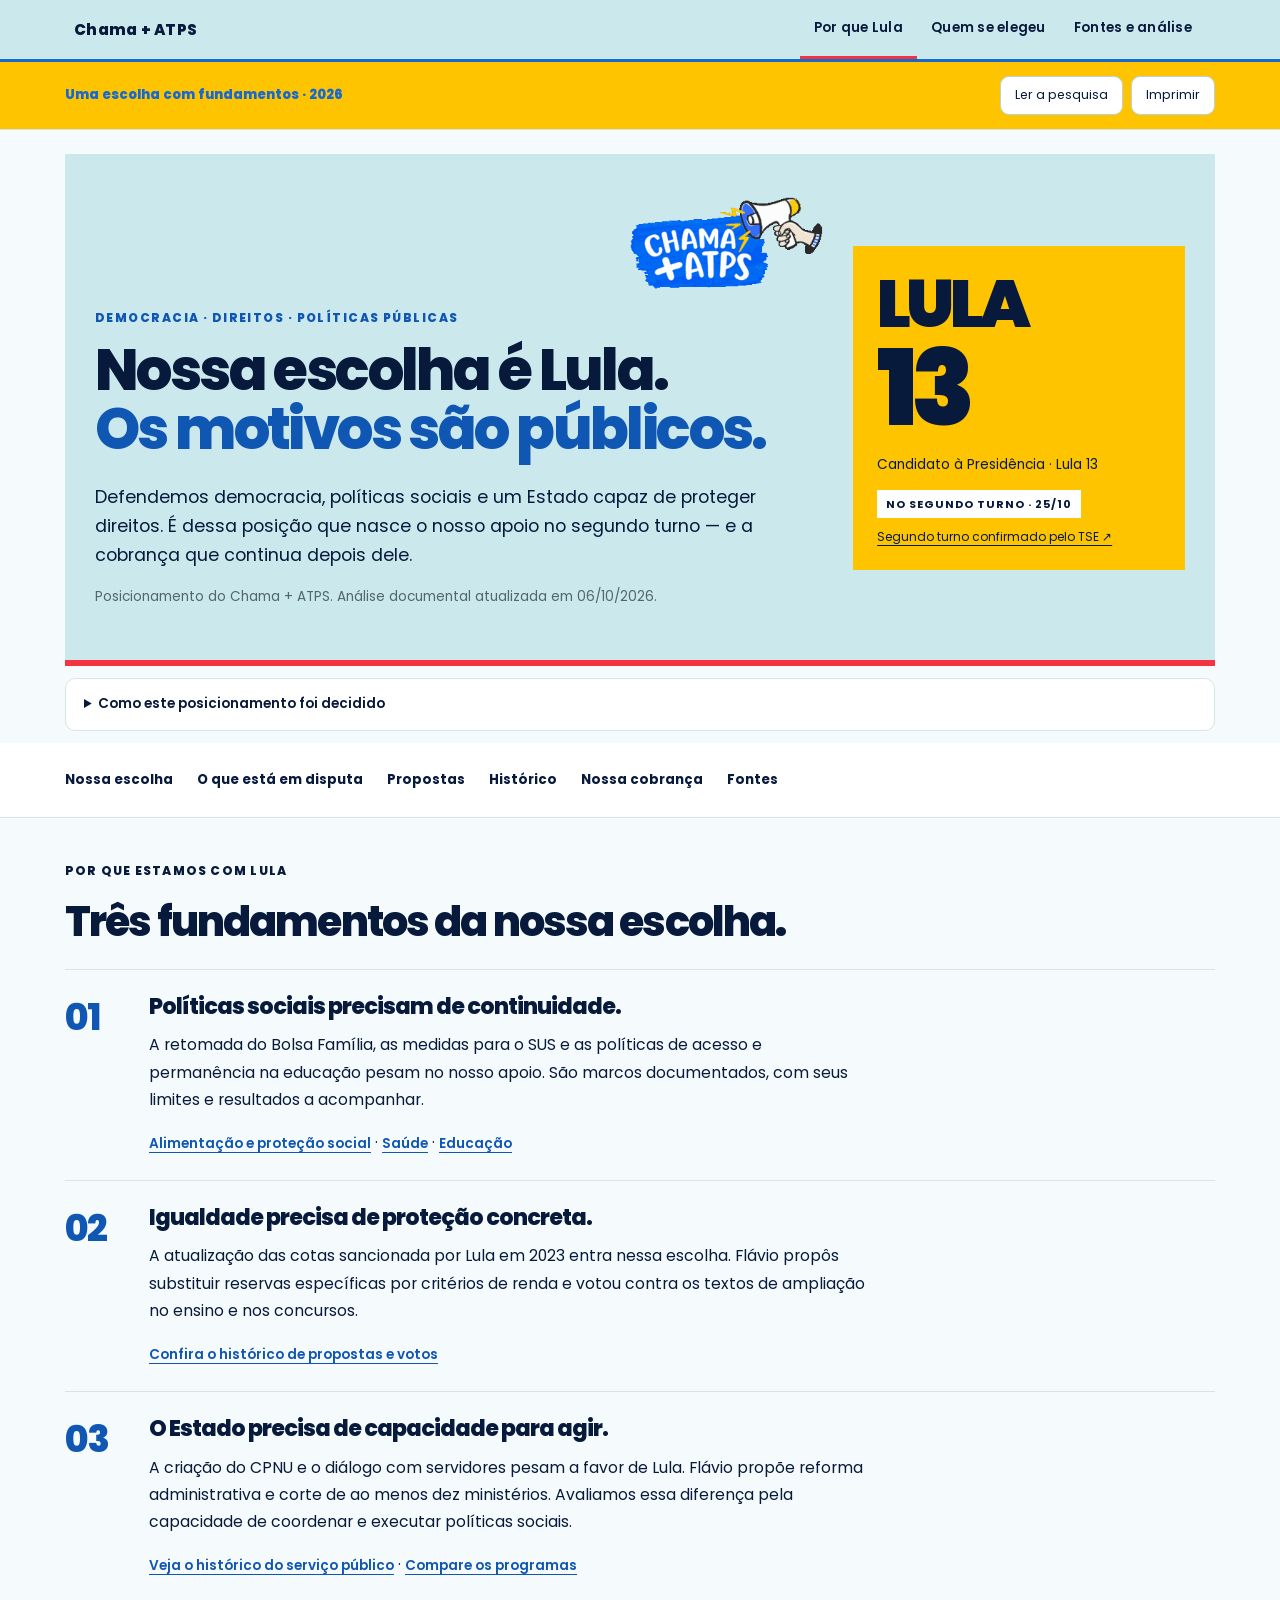
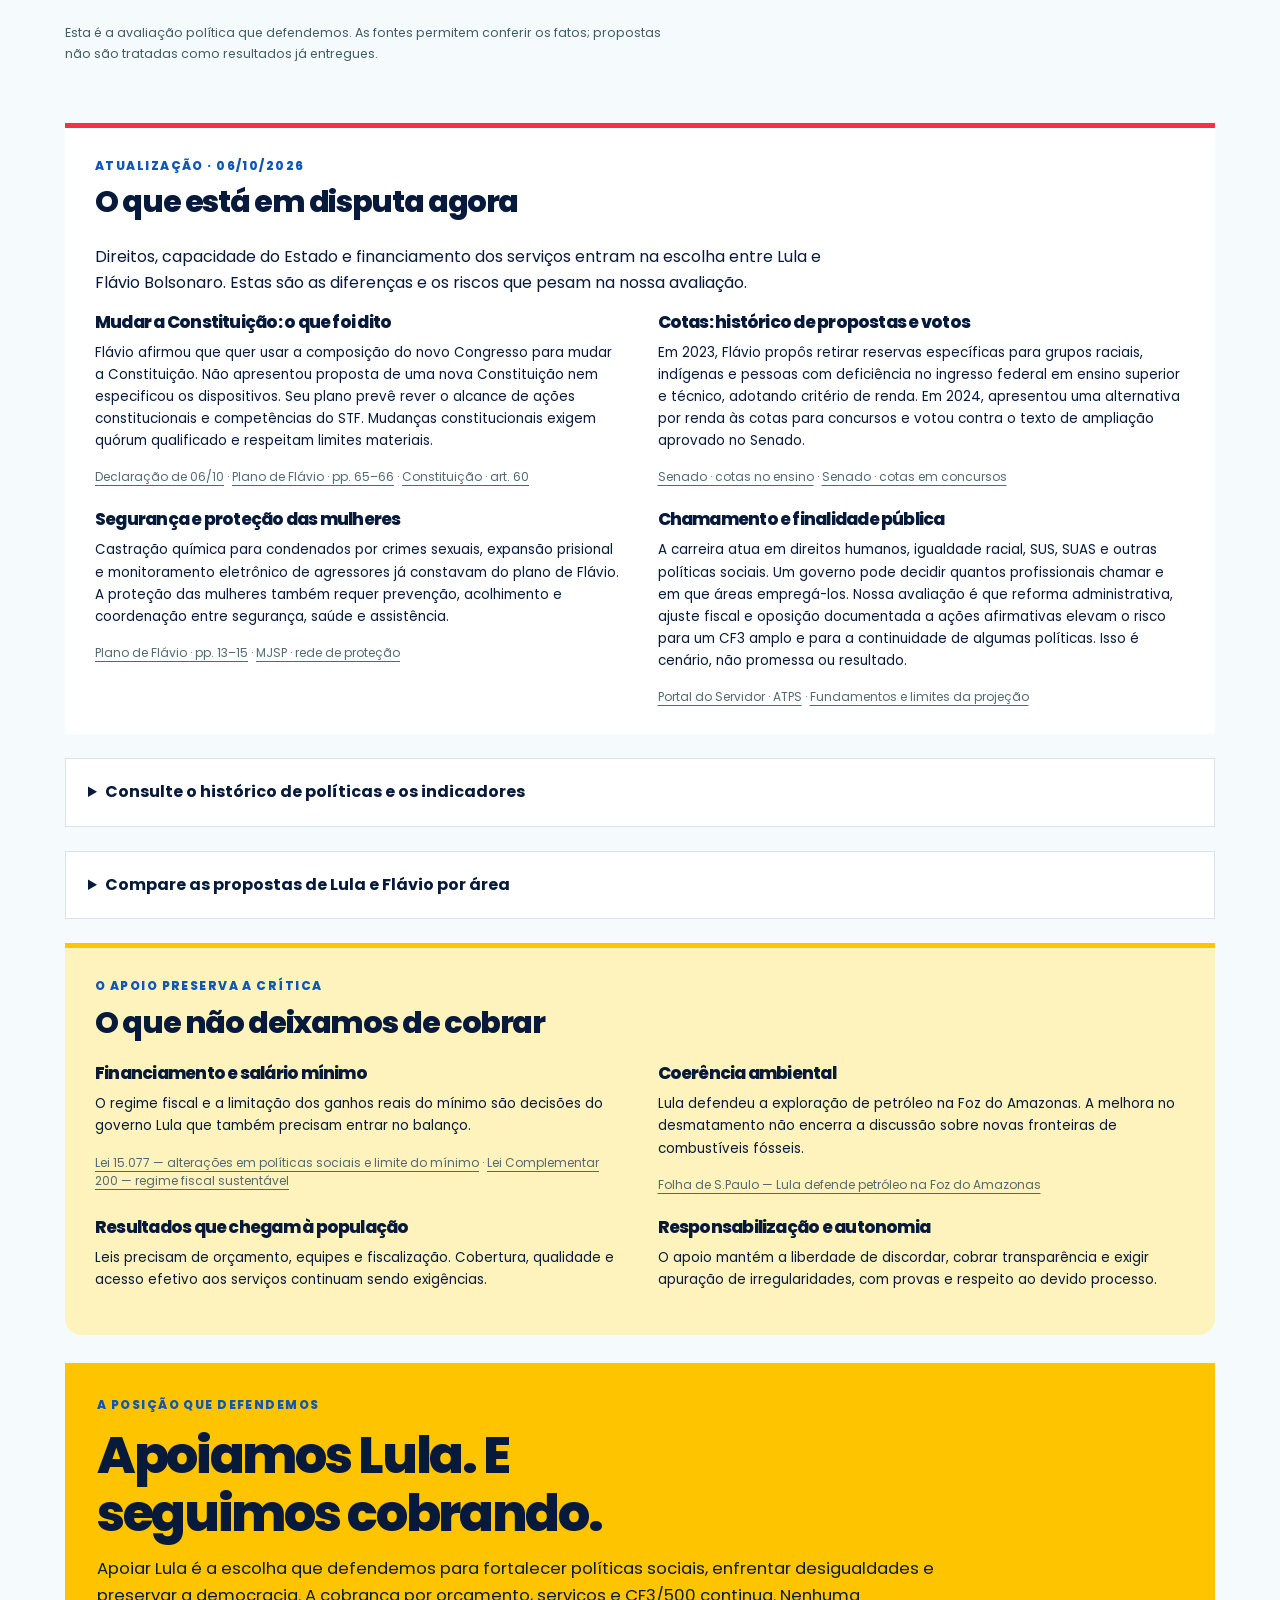
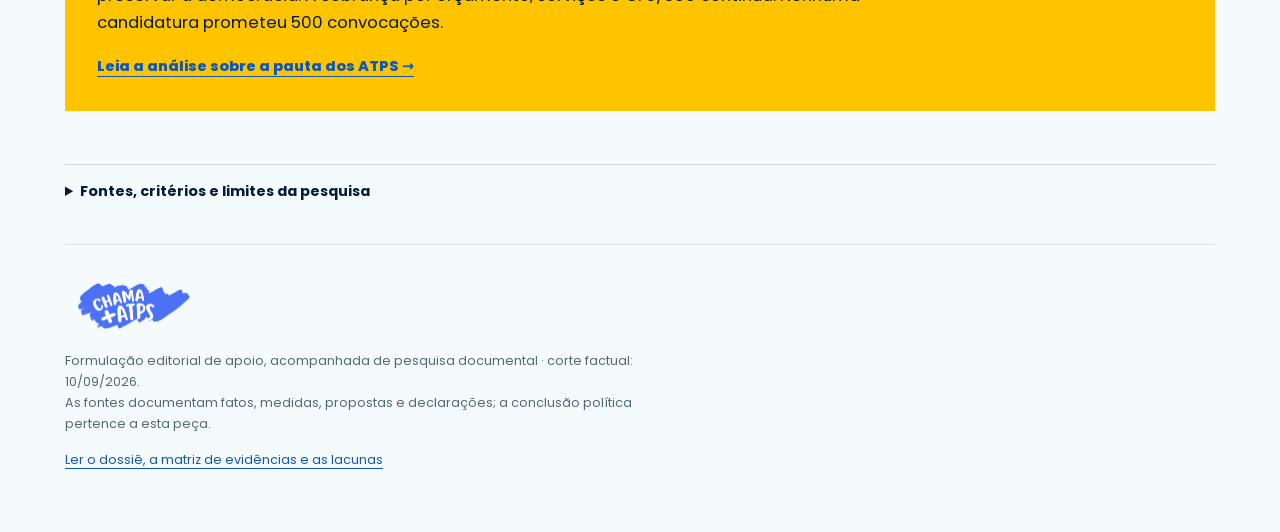
==== commit 6303e3da: "Reorganiza comunicação do site em torno de direitos, escolha e cobrança" ====
--- a/apoio-lula/index.html
+++ b/apoio-lula/index.html
@@ -41,6 +41,17 @@
 <meta content="summary" name="twitter:card"/>
 <link href="../assets/styles.css" rel="stylesheet"/>
 <link href="../assets/brand.css" rel="stylesheet"/>
-<link href="../assets/refresh.css" rel="stylesheet"/></head><body class="support-page">
+<link href="../assets/refresh.css" rel="stylesheet"/><link href="../assets/campaign.css" rel="stylesheet"/></head><body class="support-page">
 <a class="skip-link" href="#conteudo">Pular para o conteúdo</a>
-<nav aria-label="Navegação principal" class="site-nav"><div class="nav-inner"><a class="nav-home" href="../">Chama + ATPS</a><ul class="nav-links"><li><a aria-current="page" href="../apoio-lula/">Por que Lula</a></li><li><a href="../candidaturas/">Quem se elegeu</a></li><li><a href="../fundamentos/">Fontes e análise</a></li></ul></div></nav><div class="top"><div class="wrap toolbar"><span class="brand">Uma escolha com fundamentos · 2026</span><div><a href="../fundamentos/">Ler a pesquisa</a><button onclick="window.print()" type="button">Imprimir</button></div></div></div><main id="conteudo"><div class="wrap"><header class="hero"><div><div aria-label="Chama + ATPS" class="brand-signature brand-signature--megaphone brand-signature--hero" role="img"><span aria-hidden="true" class="brand-brush-crop"><img alt="" src="../assets/pincelada_azul_preset.svg"/></span><img alt="" aria-hidden="true" class="brand-lettering" src="../assets/lettering_chama_atps.svg"/><span aria-hidden="true" class="brand-megaphone-crop"><img alt="" src="../assets/megafone_mao.svg"/></span></div><div class="eyebrow">Democracia · Direitos · Políticas públicas</div><h1>Apoiamos Lula.<br/><em>Por direitos e políticas sociais.</em></h1><p class="lead">Nosso apoio no segundo turno parte da defesa da democracia, da redução das desigualdades e da capacidade pública de cuidar. Compare os projetos e confira os fundamentos.</p><div class="intro-tabs"><span>Governos Lula</span><span>Governo Jair Bolsonaro</span><span>Propostas Lula × Flávio</span></div><p class="scope">Corte dos indicadores históricos: 10/09/2026. Atualização documental do segundo turno: 06/10/2026. Fontes junto aos fatos.</p></div><aside aria-label="Candidatura apoiada" class="seal"><div class="lula">LULA</div><div class="ballot">13</div><p>Candidato à Presidência · Lula 13</p><span class="status">No segundo turno · 25/10</span><span class="refs"><a href="https://www.tse.jus.br/comunicacao/noticias/2026/Outubro/flavio-bolsonaro-e-lula-vao-disputar-o-2o-turno-para-a-presidencia-da-republica" rel="noopener noreferrer" target="_blank">Segundo turno confirmado pelo TSE ↗</a></span></aside></header></div><div class="wrap"><details class="compact-context"><summary>Como este posicionamento foi decidido</summary><aside aria-labelledby="consulta-cr-lula" class="consult-note"><strong id="consulta-cr-lula">Consulta ao grupo do CR · 11–12/09/2026</strong><p>Após a deliberação da Comissão do Cadastro Reserva de ATPS do CPNU 1, o apoio público à candidatura de Lula foi submetido a consulta voluntária de 24 horas no grupo “Mobilização pelo CF3 – CR ATPS”, formado por pessoas que permanecem no cadastro de reserva.</p><p><strong>95,1% dos participantes foram favoráveis</strong> à manifestação pública de apoio à candidatura de Lula à Presidência da República.</p><p class="consult-meta">O resultado registra a manifestação das pessoas que participaram da consulta e reforça a legitimidade do posicionamento da Comissão, sem pressupor unanimidade ou representatividade estatística de todo o cadastro de reserva.</p></aside></details></div><nav aria-label="Navegação do infográfico" class="jump"><div class="wrap"><a href="#historicos">Históricos por tema</a><a href="#resultados">Indicadores</a><a href="#propostas">Propostas de 2026</a><a href="#segundo-turno">Segundo turno</a><a href="#ressalvas">Ressalvas</a><a href="#fontes">Fontes e método</a></div></nav><div class="wrap"><section class="critica" id="segundo-turno"><div class="eyebrow">Atualização · 06/10/2026</div><h2>O que está em disputa agora</h2><p>Direitos, capacidade do Estado e financiamento dos serviços entram na escolha entre Lula e Flávio Bolsonaro. Estas são as diferenças e os riscos que pesam na nossa avaliação.</p><div class="critical-grid"><div><h3>Mudar a Constituição: o que foi dito</h3><p>Flávio afirmou que quer usar a composição do novo Congresso para mudar a Constituição. Não apresentou proposta de uma nova Constituição nem especificou os dispositivos. Seu plano prevê rever o alcance de ações constitucionais e competências do STF. Mudanças constitucionais exigem quórum qualificado e respeitam limites materiais.</p><span class="refs"><a href="https://www.cnnbrasil.com.br/eleicoes/flavio-diz-que-usara-maioria-no-congresso-para-mudar-constituicao/" rel="noopener noreferrer" target="_blank">Declaração de 06/10</a> · <a href="https://www.tse.jus.br/eleicoes/eleicoes-2026-content/arquivos/proposta-pl" rel="noopener noreferrer" target="_blank">Plano de Flávio · pp. 65–66</a> · <a href="https://www2.camara.leg.br/legin/fed/consti/1988/constituicao-1988-5-outubro-1988-322142-normaatualizada-pl.html" rel="noopener noreferrer" target="_blank">Constituição · art. 60</a></span></div><div><h3>Cotas: histórico de propostas e votos</h3><p>Em 2023, Flávio propôs retirar reservas específicas para grupos raciais, indígenas e pessoas com deficiência no ingresso federal em ensino superior e técnico, adotando critério de renda. Em 2024, apresentou uma alternativa por renda às cotas para concursos e votou contra o texto de ampliação aprovado no Senado.</p><span class="refs"><a href="https://www12.senado.leg.br/noticias/materias/2023/10/24/senado-aprova-atualizacao-da-lei-de-cotas" rel="noopener noreferrer" target="_blank">Senado · cotas no ensino</a> · <a href="https://www25.senado.leg.br/web/atividade/materias/-/materia/148596" rel="noopener noreferrer" target="_blank">Senado · cotas em concursos</a></span></div><div><h3>Segurança e proteção das mulheres</h3><p>Castração química para condenados por crimes sexuais, expansão prisional e monitoramento eletrônico de agressores já constavam do plano de Flávio. A proteção das mulheres também requer prevenção, acolhimento e coordenação entre segurança, saúde e assistência.</p><span class="refs"><a href="https://www.tse.jus.br/eleicoes/eleicoes-2026-content/arquivos/proposta-pl" rel="noopener noreferrer" target="_blank">Plano de Flávio · pp. 13–15</a> · <a href="https://www.gov.br/mj/pt-br/assuntos/sua-seguranca/seguranca-publica/operacoes-integradas/cgoi/centro-integrado-mulher-segura/conheca-a-iniciativa/" rel="noopener noreferrer" target="_blank">MJSP · rede de proteção</a></span></div><div><h3>Chamamento e finalidade pública</h3><p>A carreira atua em direitos humanos, igualdade racial, SUS, SUAS e outras políticas sociais. Um governo pode decidir quantos profissionais chamar e em que áreas empregá-los. Nossa avaliação é que reforma administrativa, ajuste fiscal e oposição documentada a ações afirmativas elevam o risco para um CF3 amplo e para a continuidade de algumas políticas. Isso é cenário, não promessa ou resultado.</p><span class="refs"><a href="https://www.gov.br/servidor/pt-br/acesso-a-informacao/servidor/carreiras/atps/analista_tecnico_de_politicas_sociais" rel="noopener noreferrer" target="_blank">Portal do Servidor · ATPS</a> · <a href="../fundamentos/#segundo-turno">Fundamentos e limites da projeção</a></span></div></div></section><section id="historicos"><div class="reading"><span><strong>Histórico:</strong> decisões e resultados documentados.</span><span><strong>Proposta:</strong> compromisso ainda a realizar.</span><span><strong>Apoio:</strong> a avaliação que defendemos.</span></div><h2 class="section-label">O que pesa na nossa escolha</h2><p class="scope">Jair Bolsonaro: 2019–2022. Lula: medidas desde 2023 e marcos anteriores com suas datas. As leis envolvem Congresso e sanção; os resultados nacionais dependem de muitos agentes.</p><article class="compare-row" id="democracia"><div class="row-title"><span class="num">01</span><div><h2>Democracia e participação</h2><p>Instituições confiáveis e sociedade com voz.</p></div></div><div class="history"><div><h3>Governo Jair Bolsonaro · histórico</h3><p>Decreto de 2019 restringiu colegiados abrangidos. Em 2023, o TSE reconheceu abuso de poder de Jair na reunião com embaixadores de 2022.</p><span class="refs"><a href="https://www.planalto.gov.br/ccivil_03/_ato2019-2022/2019/decreto/d9759.htm" rel="noopener noreferrer" target="_blank">Decreto 9.759 — colegiados federais</a> · <a href="https://www.tse.jus.br/comunicacao/noticias/2023/Junho/por-maioria-de-votos-tse-declara-bolsonaro-inelegivel-por-8-anos" rel="noopener noreferrer" target="_blank">TSE — julgamento sobre a reunião com embaixadores</a></span></div><div><h3>Governos Lula · histórico</h3><p>Intervenção temporária na segurança do DF em 8 de janeiro de 2023; instituição do Sistema de Participação Social.</p><span class="refs"><a href="https://www.planalto.gov.br/ccivil_03/_ato2023-2026/2023/decreto/d11377.htm" rel="noopener noreferrer" target="_blank">Decreto 11.377 — intervenção na segurança pública do DF</a> · <a href="https://www.planalto.gov.br/ccivil_03/_ato2023-2026/2023/decreto/d11407.htm" rel="noopener noreferrer" target="_blank">Decreto 11.407 — Sistema de Participação Social</a></span></div></div><p class="choice">Damos peso à participação social e à preservação das instituições democráticas.</p><details><summary>Contexto e limites desta comparação</summary><p>A decisão eleitoral citada é sobre Jair. A avaliação de Flávio exige seus próprios atos e propostas. Nenhum governante responde sozinho pela democracia.</p></details></article><article class="compare-row" id="fome"><div class="row-title"><span class="num">02</span><div><h2>Alimentação e proteção social</h2><p>Proteção contínua, acesso e renda.</p></div></div><div class="history"><div><h3>Governo Jair Bolsonaro · histórico</h3><p>Auxílio Emergencial em 2020; Auxílio Brasil em 2021. Em 2022, complemento até R$ 400 e adicional de R$ 200 entre agosto e dezembro.</p><span class="refs"><a href="https://www.planalto.gov.br/ccivil_03/_ato2019-2022/2020/lei/l13982.htm" rel="noopener noreferrer" target="_blank">Lei 13.982 — Auxílio Emergencial</a> · <a href="https://www.planalto.gov.br/ccivil_03/_ato2019-2022/2021/lei/l14284.htm" rel="noopener noreferrer" target="_blank">Lei 14.284 — Auxílio Brasil e Alimenta Brasil</a> · <a href="https://www.planalto.gov.br/ccivil_03/_ato2019-2022/2022/lei/l14342.htm" rel="noopener noreferrer" target="_blank">Lei 14.342 — benefício extraordinário do Auxílio Brasil</a> · <a href="https://www.planalto.gov.br/ccivil_03/constituicao/emendas/emc/emc123.htm" rel="noopener noreferrer" target="_blank">EC 123 — ampliação temporária de benefícios</a></span></div><div><h3>Governos Lula · histórico</h3><p>O Bolsa Família foi retomado com piso de R$ 600 e adicionais por composição familiar; nova base legal para PAA e Cozinha Solidária.</p><span class="refs"><a href="https://www.planalto.gov.br/ccivil_03/_ato2023-2026/2023/lei/l14601.htm" rel="noopener noreferrer" target="_blank">Lei 14.601 — Bolsa Família</a> · <a href="https://www.planalto.gov.br/ccivil_03/_ato2023-2026/2023/lei/l14628.htm" rel="noopener noreferrer" target="_blank">Lei 14.628 — aquisição de alimentos e cozinhas solidárias</a></span></div></div><p class="choice">Apoiamos a combinação de transferência de renda, alimentação e políticas de redução das desigualdades.</p><details><summary>Contexto e limites desta comparação</summary><p>O período Bolsonaro incluiu proteção emergencial e melhora da pobreza em 2022. O resultado da FAO usa médias trienais; não significa fome eliminada.</p></details></article><article class="compare-row" id="trabalho"><div class="row-title"><span class="num">03</span><div><h2>Trabalho, renda e tributação</h2><p>Renda protegida e distribuição dos encargos.</p></div></div><div class="history"><div><h3>Governo Jair Bolsonaro · histórico</h3><p>A reforma da Previdência de 2019 mudou requisitos e cálculos de aposentadoria, com regras de transição e exceções.</p><span class="refs"><a href="https://www.planalto.gov.br/ccivil_03/constituicao/emendas/emc/emc103.htm" rel="noopener noreferrer" target="_blank">EC 103 — reforma da Previdência</a></span></div><div><h3>Governos Lula · histórico</h3><p>Retomada da valorização do mínimo e redução do IR mensal até zerá-lo para rendimentos tributáveis de até R$ 5 mil, desde janeiro de 2026.</p><span class="refs"><a href="https://www.planalto.gov.br/ccivil_03/_ato2023-2026/2023/lei/l14663.htm" rel="noopener noreferrer" target="_blank">Lei 14.663 — política de valorização do salário mínimo</a> · <a href="https://www.planalto.gov.br/ccivil_03/_ato2023-2026/2025/lei/l15270.htm" rel="noopener noreferrer" target="_blank">Lei 15.270 — redução do IR e tributação de altas rendas</a></span></div></div><p class="choice">Valorizamos a proteção da renda e uma distribuição mais progressiva dos tributos.</p><details><summary>Contexto e limites desta comparação</summary><p>Lula também limitou os ganhos reais do mínimo para 2025–2030. Não houve nesta pesquisa estimativa do impacto líquido de todas as mudanças tributárias e previdenciárias.</p><span class="refs"><a href="https://www.planalto.gov.br/ccivil_03/_ato2023-2026/2024/lei/l15077.htm" rel="noopener noreferrer" target="_blank">Lei 15.077 — alterações em políticas sociais e limite do mínimo</a> · <a href="https://www.planalto.gov.br/ccivil_03/leis/lcp/lcp200.htm" rel="noopener noreferrer" target="_blank">Lei Complementar 200 — regime fiscal sustentável</a></span></details></article><article class="compare-row" id="saude"><div class="row-title"><span class="num">04</span><div><h2>Saúde e responsabilidade pública</h2><p>Cuidado pelo SUS e decisões baseadas em evidências.</p></div></div><div class="history"><div><h3>Governo Jair Bolsonaro · histórico</h3><p>A LC 173 previu apoio financeiro aos entes. Na CPI, o representante da Pfizer relatou ofertas sem resposta em 2020 e contrato em março de 2021.</p><span class="refs"><a href="https://www.planalto.gov.br/ccivil_03/leis/lcp/lcp173.htm" rel="noopener noreferrer" target="_blank">LC 173 — enfrentamento federativo à Covid-19</a> · <a href="https://www12.senado.leg.br/noticias/videos/2021/05/representante-da-pfizer-diz-que-ofertas-de-vacina-ao-governo-brasileiro-previam-entregas-em-2020" rel="noopener noreferrer" target="_blank">Senado — depoimento de Carlos Murillo na CPI</a></span></div><div><h3>Governos Lula · histórico</h3><p>Saúde bucal incorporada expressamente à legislação do SUS; novos incentivos e formação no Mais Médicos, em 2023.</p><span class="refs"><a href="https://www.planalto.gov.br/ccivil_03/_ato2023-2026/2023/lei/l14572.htm" rel="noopener noreferrer" target="_blank">Lei 14.572 — Política Nacional de Saúde Bucal</a> · <a href="https://www.planalto.gov.br/ccivil_03/_ato2023-2026/2023/lei/l14621.htm" rel="noopener noreferrer" target="_blank">Lei 14.621 — mudanças no Mais Médicos</a></span></div></div><p class="choice">Apoiamos o fortalecimento da capacidade pública de cuidado e exigimos responsabilidade na gestão sanitária.</p><details><summary>Contexto e limites desta comparação</summary><p>A pandemia foi um choque excepcional. O depoimento é atribuído ao depoente; não quantifica mortes evitáveis. Leis recentes não comprovam que filas foram resolvidas.</p></details></article><article class="compare-row" id="educacao"><div class="row-title"><span class="num">05</span><div><h2>Educação e permanência</h2><p>Entrar, aprender e concluir.</p></div></div><div class="history"><div><h3>Governo Jair Bolsonaro · histórico</h3><p>Fundeb permanente aprovado pelo Congresso em 2020; regulamentação sancionada por Bolsonaro. Programa federal cívico-militar criado em 2019.</p><span class="refs"><a href="https://www.planalto.gov.br/ccivil_03/constituicao/emendas/emc/emc108.htm" rel="noopener noreferrer" target="_blank">EC 108 — Fundeb permanente</a> · <a href="https://www.planalto.gov.br/ccivil_03/_ato2019-2022/2020/lei/l14113.htm" rel="noopener noreferrer" target="_blank">Lei 14.113 — regulamentação do Fundeb</a> · <a href="https://www.planalto.gov.br/ccivil_03/_ato2019-2022/2019/decreto/d10004.htm" rel="noopener noreferrer" target="_blank">Decreto 10.004 — escolas cívico-militares</a></span></div><div><h3>Governos Lula · histórico</h3><p>Prouni (2005), Institutos Federais (2008), atualização das cotas (2023) e base legal do Pé-de-Meia (2024).</p><span class="refs"><a href="https://www.planalto.gov.br/ccivil_03/_ato2004-2006/2005/lei/l11096.htm" rel="noopener noreferrer" target="_blank">Lei 11.096 — Programa Universidade para Todos</a> · <a href="https://www.planalto.gov.br/ccivil_03/_ato2007-2010/2008/lei/l11892.htm" rel="noopener noreferrer" target="_blank">Lei 11.892 — Rede Federal e Institutos Federais</a> · <a href="https://www.planalto.gov.br/ccivil_03/_ato2023-2026/2023/lei/l14723.htm" rel="noopener noreferrer" target="_blank">Lei 14.723 — atualização da política de cotas</a> · <a href="https://www.planalto.gov.br/ccivil_03/_ato2023-2026/2024/lei/l14818.htm" rel="noopener noreferrer" target="_blank">Lei 14.818 — incentivo à permanência no ensino médio</a></span></div></div><p class="choice">Pesam no apoio a expansão do acesso, a oferta pública e as condições de permanência estudantil.</p><details><summary>Contexto e limites desta comparação</summary><p>O Fundeb de 2020 é um avanço que deve ser reconhecido. Não foi criação exclusiva de Bolsonaro. Leis e matrículas, sozinhas, não medem qualidade da aprendizagem.</p></details></article><article class="compare-row" id="estado"><div class="row-title"><span class="num">06</span><div><h2>Estado e serviços públicos</h2><p>Capacidade de entregar direitos.</p></div></div><div class="history"><div><h3>Governo Jair Bolsonaro · histórico</h3><p>PEC 32 de reforma administrativa enviada em 2020; lei de desestatização da Eletrobras em 2021; restrições temporárias de pessoal na pandemia.</p><span class="refs"><a href="https://www.camara.leg.br/proposicoesWeb/fichadetramitacao?idProposicao=2262083" rel="noopener noreferrer" target="_blank">Câmara — PEC 32/2020</a> · <a href="https://www.planalto.gov.br/ccivil_03/_ato2019-2022/2021/lei/l14182.htm" rel="noopener noreferrer" target="_blank">Lei 14.182 — desestatização da Eletrobras</a> · <a href="https://www.planalto.gov.br/ccivil_03/leis/lcp/lcp173.htm" rel="noopener noreferrer" target="_blank">LC 173 — enfrentamento federativo à Covid-19</a></span></div><div><h3>Governos Lula · histórico</h3><p>CNU instituído em 2023 para seleção conjunta de servidores. A expansão de despesas permanece sujeita ao regime fiscal aprovado no mesmo ano.</p><span class="refs"><a href="https://www.planalto.gov.br/ccivil_03/_ato2023-2026/2023/decreto/d11722.htm" rel="noopener noreferrer" target="_blank">Decreto 11.722 — Concurso Público Nacional Unificado</a> · <a href="https://www.planalto.gov.br/ccivil_03/leis/lcp/lcp200.htm" rel="noopener noreferrer" target="_blank">Lei Complementar 200 — regime fiscal sustentável</a></span></div></div><p class="choice">Defendemos capacidade técnica, continuidade dos serviços e controle público sobre as prioridades do Estado.</p><details><summary>Contexto e limites desta comparação</summary><p>A PEC 32 é proposta, não lei promulgada. Restrições da pandemia tinham exceções. CPNU não garante nomeação de todo cadastro de reserva.</p></details></article><article class="compare-row" id="direitos"><div class="row-title"><span class="num">07</span><div><h2>Igualdade e proteção</h2><p>Direitos com instrumentos concretos.</p></div></div><div class="history"><div><h3>Governo Jair Bolsonaro · histórico</h3><p>Lei de 2021 instituiu o Sinal Vermelho e tipificou a violência psicológica contra a mulher.</p><span class="refs"><a href="https://www.planalto.gov.br/ccivil_03/_ato2019-2022/2021/lei/l14188.htm" rel="noopener noreferrer" target="_blank">Lei 14.188 — proteção contra violência doméstica</a></span></div><div><h3>Governos Lula · histórico</h3><p>Lei Maria da Penha sancionada em 2006; Lei de Igualdade Salarial e atualização das cotas em 2023.</p><span class="refs"><a href="https://www.planalto.gov.br/ccivil_03/_ato2004-2006/2006/lei/l11340.htm" rel="noopener noreferrer" target="_blank">Lei 11.340 — Lei Maria da Penha</a> · <a href="https://www.planalto.gov.br/ccivil_03/_ato2023-2026/2023/lei/l14611.htm" rel="noopener noreferrer" target="_blank">Lei 14.611 — igualdade salarial entre mulheres e homens</a> · <a href="https://www.planalto.gov.br/ccivil_03/_ato2023-2026/2023/lei/l14723.htm" rel="noopener noreferrer" target="_blank">Lei 14.723 — atualização da política de cotas</a></span></div></div><p class="choice">Apoiamos políticas que enfrentam desigualdades e ampliam proteção, acesso e fiscalização.</p><details><summary>Contexto e limites desta comparação</summary><p>Há marcos protetivos nos dois períodos. O balanço não autoriza afirmar que discriminação ou violência foram superadas, nem cobre integralmente todos os direitos.</p></details></article><article class="compare-row" id="ambiente"><div class="row-title"><span class="num">08</span><div><h2>Meio ambiente e clima</h2><p>Proteger e exigir coerência.</p></div></div><div class="history"><div><h3>Governo Jair Bolsonaro · histórico</h3><p>Na Amazônia Legal, o Prodes aumentou de 2019 a 2021 e recuou em 2022. A série completa está no gráfico abaixo.</p><span class="refs"><a href="https://www.gov.br/inpe/pt-br/assuntos/ultimas-noticias/2024_0628_ppcdam-interministerial.pdf" rel="noopener noreferrer" target="_blank">INPE — Dinâmica atual do desmatamento no Brasil</a></span></div><div><h3>Governos Lula · histórico</h3><p>PPCDAm restabelecido em 2023; o Prodes caiu nos anos apresentados de 2023 a 2025.</p><span class="refs"><a href="https://www.planalto.gov.br/ccivil_03/_ato2023-2026/2023/decreto/d11367.htm" rel="noopener noreferrer" target="_blank">Decreto 11.367 — retomada do PPCDAm</a> · <a href="https://www.gov.br/inpe/pt-br/assuntos/ultimas-noticias/2024_0628_ppcdam-interministerial.pdf" rel="noopener noreferrer" target="_blank">INPE — Dinâmica atual do desmatamento no Brasil</a> · <a href="https://www.gov.br/inpe/pt-br/assuntos/ultimas-noticias/sistema-do-inpe-aponta-5-731-km2-de-desmatamento-na-amazonia-em-2025" rel="noopener noreferrer" target="_blank">INPE — taxa consolidada do Prodes 2025</a></span></div></div><p class="choice">Pesam no apoio a retomada dos instrumentos ambientais e a melhora observada no desmatamento.</p><details><summary>Contexto e limites desta comparação</summary><p>O calendário Prodes atravessa mandatos. Lula defende petróleo na Foz do Amazonas; o Cerrado subiu em 2023. A trajetória ambiental inclui essas tensões.</p><span class="refs"><a href="https://www1.folha.uol.com.br/ambiente/2026/08/lula-promete-protecao-ambiental-ao-defender-petroleo-na-foz-do-amazonas.shtml" rel="noopener noreferrer" target="_blank">Folha de S.Paulo — Lula defende petróleo na Foz do Amazonas</a> · <a href="https://www.gov.br/inpe/pt-br/assuntos/ultimas-noticias/2024_0628_ppcdam-interministerial.pdf" rel="noopener noreferrer" target="_blank">INPE — Dinâmica atual do desmatamento no Brasil</a></span></details></article></section><section class="outcomes" id="resultados"><div class="eyebrow">Mesmas séries · períodos identificados</div><h2>Os números, com o caminho até aqui</h2><p class="outcomes-intro">Indicadores observados, sem atribuição exclusiva a um presidente. As escalas começam em zero. A pandemia afetou fortemente o período 2020–2021.</p><div class="series"><div class="series-panel"><h3>Pobreza monetária · % da população</h3><div class="period">2019–2022 · período que inclui o governo Bolsonaro</div><div class="sbar"><span>2019</span><div class="track"><span style="width:81.5000%;background:#60747e"></span></div><b>32,6%</b></div><div class="sbar"><span>2020</span><div class="track"><span style="width:77.7500%;background:#60747e"></span></div><b>31,1%</b></div><div class="sbar"><span>2021</span><div class="track"><span style="width:92.0000%;background:#60747e"></span></div><b>36,8%</b></div><div class="sbar"><span>2022</span><div class="track"><span style="width:79.0000%;background:#60747e"></span></div><b>31,6%</b></div><div class="period">2023 em diante · período que inclui o governo Lula</div><div class="sbar"><span>2023</span><div class="track"><span style="width:68.2500%;background:#3e7867"></span></div><b>27,3%</b></div><div class="sbar"><span>2024</span><div class="track"><span style="width:57.7500%;background:#3e7867"></span></div><b>23,1%</b></div><p class="plot-foot">Escala comum de 0 a 40%. Série da SIS/IBGE reproduzida pela CNN. A pobreza piorou em 2021 e caiu em 2022–2024; a pandemia e a recuperação fazem parte da leitura.</p><span class="refs"><a href="https://www.cnnbrasil.com.br/economia/money/macroeconomia/populacao-em-extrema-pobreza-cai-para-35-em-2024-diz-ibge/" rel="noopener noreferrer" target="_blank">CNN Brasil — pobreza e extrema pobreza na SIS/IBGE</a></span></div><div class="series-panel"><h3>Desmatamento · Amazônia Legal · km²</h3><div class="period">2019–2022 · período que inclui o governo Bolsonaro</div><div class="sbar"><span>2019</span><div class="track"><span style="width:72.3500%;background:#60747e"></span></div><b>10.129</b></div><div class="sbar"><span>2020</span><div class="track"><span style="width:77.5071%;background:#60747e"></span></div><b>10.851</b></div><div class="sbar"><span>2021</span><div class="track"><span style="width:93.1286%;background:#60747e"></span></div><b>13.038</b></div><div class="sbar"><span>2022</span><div class="track"><span style="width:82.8143%;background:#60747e"></span></div><b>11.594</b></div><div class="period">2023 em diante · período que inclui o governo Lula</div><div class="sbar"><span>2023</span><div class="track"><span style="width:64.7429%;background:#3e7867"></span></div><b>9.064</b></div><div class="sbar"><span>2024</span><div class="track"><span style="width:46.5571%;background:#3e7867"></span></div><b>6.518</b></div><div class="sbar"><span>2025</span><div class="track"><span style="width:40.9357%;background:#3e7867"></span></div><b>5.731</b></div><p class="plot-foot">Escala comum de 0 a 14 mil km². Ano Prodes: agosto–julho; 2019 e 2023 atravessam mandatos. Dados 2019–2023 da apresentação de 2024 e 2024–2025 da divulgação consolidada de 2026.</p><span class="refs"><a href="https://www.gov.br/inpe/pt-br/assuntos/ultimas-noticias/2024_0628_ppcdam-interministerial.pdf" rel="noopener noreferrer" target="_blank">INPE — Dinâmica atual do desmatamento no Brasil</a> · <a href="https://www.gov.br/inpe/pt-br/assuntos/ultimas-noticias/sistema-do-inpe-aponta-5-731-km2-de-desmatamento-na-amazonia-em-2025" rel="noopener noreferrer" target="_blank">INPE — taxa consolidada do Prodes 2025</a></span></div></div><div class="two-stats"><div><span class="big">Fora do Mapa da Fome</span><p>FAO: subalimentação abaixo de 2,5% em 2022–2024. A atualização de 2026 foi consultada na Agência Brasil, que informa manutenção do resultado em 2023–2025.</p><span class="refs"><a href="https://www.fao.org/brasil/noticias/detail-events/en/c/1741586/" rel="noopener noreferrer" target="_blank">FAO — Brasil voltou a sair do Mapa da Fome</a> · <a href="https://agenciabrasil.ebc.com.br/direitos-humanos/noticia/2026-07/brasil-continua-fora-do-mapa-da-fome-aponta-relatorio-da-onu" rel="noopener noreferrer" target="_blank">Agência Brasil — Brasil continua fora do Mapa da Fome</a></span><p><strong>O limite:</strong> a classificação não significa fome eliminada.</p></div><div><span class="big">5,8% → 5,3%</span><p>Desocupação em maio–julho de 2025 e 2026, respectivamente, segundo a PNAD/IBGE noticiada pelo UOL.</p><span class="refs"><a href="https://economia.uol.com.br/noticias/redacao/2026/08/27/desemprego---julho-2026.ghtm" rel="noopener noreferrer" target="_blank">UOL — desocupação no trimestre até julho de 2026</a></span><p><strong>O limite:</strong> é uma atualização recente, não uma comparação direta com o governo Bolsonaro.</p></div></div></section><section class="program-grid" id="propostas"><div class="eyebrow">A próxima escolha · promessas lado a lado</div><h2>O que Lula e Flávio propõem para 2026</h2><p class="scope">Síntese temática dos programas apresentados ao TSE. Publicação no tribunal confirma o documento, não a realização ou a viabilidade das propostas.</p><div class="table-scroll"><table class="promise-table"><thead><tr><th>Tema</th><th>Lula · proposta 2026</th><th>Flávio · proposta 2026</th></tr></thead><tbody><tr><td>Democracia</td><td>Ampliar participação social.<small>Programa de Lula · p. 15</small></td><td>Rever competências do STF e ações constitucionais.<small>Programa de Flávio · p. 65–66</small></td></tr><tr><td>Proteção social</td><td>Continuar políticas de proteção.<small>Programa de Lula · p. 18</small></td><td>Manter programas e facilitar retorno após desemprego.<small>Programa de Flávio · p. 42–43</small></td></tr><tr><td>Trabalho</td><td>Reduzir jornada e proteger trabalho em plataformas.<small>Programa de Lula · p. 74–75</small></td><td>Reduzir custos de contratação, declarando preservar direitos.<small>Programa de Flávio · p. 43</small></td></tr><tr><td>Saúde</td><td>Expandir equipes e integrar prontuários.<small>Programa de Lula · p. 34–35</small></td><td>Ampliar atenção familiar, serviços e prontuário digital.<small>Programa de Flávio · p. 26, 37</small></td></tr><tr><td>Educação</td><td>Fortalecer permanência e expandir oferta pública.<small>Programa de Lula · p. 31–33</small></td><td>Ampliar escolas cívico-militares e vouchers onde faltarem vagas.<small>Programa de Flávio · p. 35–36</small></td></tr><tr><td>Estado</td><td>Regulamentar negociação coletiva no setor público.<small>Programa de Lula · p. 76</small></td><td>Cortar ao menos dez ministérios e retomar privatizações.<small>Programa de Flávio · p. 69–70</small></td></tr><tr><td>Direitos</td><td>Ampliar inclusão e enfrentamento das desigualdades.<small>Programa de Lula · p. 23</small></td><td>Expandir creches e cuidados a idosos e pessoas com deficiência.<small>Programa de Flávio · p. 21</small></td></tr><tr><td>Ambiente</td><td>Desmatamento líquido zero em 2030.<small>Programa de Lula · p. 70</small></td><td>Remunerar conservação e agilizar licenciamento.<small>Programa de Flávio · p. 55</small></td></tr></tbody></table></div><span class="refs"><a href="https://dadosabertos.tse.jus.br/dataset/candidatos-2026/resource/433ac1f4-07dc-44a2-bcbe-c87a2073721a" rel="noopener noreferrer" target="_blank">TSE — pacote oficial de propostas presidenciais 2026 (contém os PDFs auditados de Lula e Flávio Bolsonaro)</a> · <a href="https://drive.google.com/file/d/1ruX45Z09uhSPNebIKXBvZ5qLYfPJKNKO/view" rel="noopener noreferrer" target="_blank">Abrir PDF utilizado nesta análise — Lula</a> · <a href="https://drive.google.com/file/d/12qZqODh8K7D4fxEDQ0zt2F8Hby7-0Prv/view" rel="noopener noreferrer" target="_blank">Abrir PDF utilizado nesta análise — Flávio Bolsonaro</a></span><p class="prom-notes">Há convergências em objetivos sociais e de atendimento. As diferenças exigem discutir desenho, financiamento, capacidade dos serviços e controle democrático. Nenhuma proposta nesta tabela é tratada como resultado já entregue.</p><div class="registered"><div><h3>Lula · PT · 13</h3><p>Registro deferido · identificador 280002542548.<br/>Programa consultado: 84 páginas.</p></div><div><h3>Flávio Bolsonaro · PL · 22</h3><p>Registro deferido · identificador 280002551544.<br/>Programa consultado: 76 páginas.</p></div></div><span class="refs"><a href="https://dadosabertos.tse.jus.br/dataset/candidatos-2026" rel="noopener noreferrer" target="_blank">TSE — candidaturas de 2026</a></span></section><section class="critica" id="ressalvas"><div class="eyebrow">O apoio preserva a crítica</div><h2>O que não deixamos de cobrar</h2><div class="critical-grid"><div><h3>Financiamento e salário mínimo</h3><p>O regime fiscal e a limitação dos ganhos reais do mínimo são decisões do governo Lula que também precisam entrar no balanço.</p><span class="refs"><a href="https://www.planalto.gov.br/ccivil_03/_ato2023-2026/2024/lei/l15077.htm" rel="noopener noreferrer" target="_blank">Lei 15.077 — alterações em políticas sociais e limite do mínimo</a> · <a href="https://www.planalto.gov.br/ccivil_03/leis/lcp/lcp200.htm" rel="noopener noreferrer" target="_blank">Lei Complementar 200 — regime fiscal sustentável</a></span></div><div><h3>Coerência ambiental</h3><p>Lula defendeu a exploração de petróleo na Foz do Amazonas. A melhora no desmatamento não encerra a discussão sobre novas fronteiras de combustíveis fósseis.</p><span class="refs"><a href="https://www1.folha.uol.com.br/ambiente/2026/08/lula-promete-protecao-ambiental-ao-defender-petroleo-na-foz-do-amazonas.shtml" rel="noopener noreferrer" target="_blank">Folha de S.Paulo — Lula defende petróleo na Foz do Amazonas</a></span></div><div><h3>Resultados que chegam à população</h3><p>Leis precisam de orçamento, equipes e fiscalização. Cobertura, qualidade e acesso efetivo aos serviços continuam sendo exigências.</p></div><div><h3>Responsabilização e autonomia</h3><p>O apoio mantém a liberdade de discordar, cobrar transparência e exigir apuração de irregularidades, com provas e respeito ao devido processo.</p></div></div></section><section class="closing"><div class="eyebrow">A posição que defendemos</div><h2>Apoiamos Lula. E seguimos cobrando.</h2><p>Democracia, proteção social, trabalho, educação, saúde e preservação ambiental orientam nossa escolha. Ela reconhece avanços de outros governos e mantém visíveis as contradições do governo que apoiamos.</p></section><section class="sources" id="fontes"><details><summary>Fontes, critérios e limites da pesquisa</summary><p class="source-guide">Corte em 10 de setembro de 2026. Registros eleitorais cruzados nos arquivos do TSE gerados às 12:30:20. Os programas foram baixados do pacote oficial BR. Legislação e registros institucionais foram lidos; fontes secundárias estão identificadas. A pesquisa cobre oito temas, sem pretensão de inventariar cada ato de governo. Jair e Flávio são pessoas distintas: não há transferência automática de responsabilidade entre eles.</p><p class="source-guide">Indicadores têm calendários e abrangências diferentes. Os gráficos não estimam efeitos causais de presidentes. A posição é da Comissão do Cadastro Reserva de ATPS do CPNU 1 / #ChamaMaisATPS e não é atribuída às instituições citadas como fonte.</p><ol class="bibliography"><li id="fonte-TSE"><strong>TSE · Base eleitoral</strong> — 10/09/2026. <a href="https://dadosabertos.tse.jus.br/dataset/candidatos-2026" rel="noopener noreferrer" target="_blank">TSE — candidaturas de 2026</a><br/><span>Arquivos nacionais de candidatos e informações complementares; geração em 10/09/2026, 12:30:20. Cruzamento por SQ_CANDIDATO.</span></li><li id="fonte-PROG"><strong>PROG · Documento da candidatura</strong> — 2026. <a href="https://dadosabertos.tse.jus.br/dataset/candidatos-2026/resource/433ac1f4-07dc-44a2-bcbe-c87a2073721a" rel="noopener noreferrer" target="_blank">Planos de governo presidenciais no TSE Dados Abertos — pacote ZIP (contém programa de Lula)</a><br/><span>PDF 2026BR280002542548_01.pdf, 84 páginas, no pacote BR. Leitura dos trechos temáticos indicados; declarações sobre realizações não foram automaticamente aceitas como fatos.</span></li><li id="fonte-FAO25"><strong>FAO25 · Fonte primária</strong> — 13/08/2025. <a href="https://www.fao.org/brasil/noticias/detail-events/en/c/1741586/" rel="noopener noreferrer" target="_blank">FAO — Brasil voltou a sair do Mapa da Fome</a><br/><span>Jorge Meza, representante da FAO no Brasil; comentário institucional sobre o SOFI 2025. Triênio 2022–2024.</span></li><li id="fonte-FAO26"><strong>FAO26 · Fonte secundária</strong> — 22/07/2026. <a href="https://agenciabrasil.ebc.com.br/direitos-humanos/noticia/2026-07/brasil-continua-fora-do-mapa-da-fome-aponta-relatorio-da-onu" rel="noopener noreferrer" target="_blank">Agência Brasil — Brasil continua fora do Mapa da Fome</a><br/><span>Daniella Almeida; reportagem sobre o SOFI 2026. Texto lido; o endereço apresentou instabilidade na reconferência. O relatório primário de 2026 não pôde ser aberto.</span></li><li id="fonte-BF"><strong>BF · Fonte primária</strong> — 19/06/2023. <a href="https://www.planalto.gov.br/ccivil_03/_ato2023-2026/2023/lei/l14601.htm" rel="noopener noreferrer" target="_blank">Lei 14.601 — Bolsa Família</a><br/><span>Especialmente arts. 1º, 7º e 12: desenho dos benefícios e execução federativa.</span></li><li id="fonte-PAA"><strong>PAA · Fonte primária</strong> — 20/07/2023. <a href="https://www.planalto.gov.br/ccivil_03/_ato2023-2026/2023/lei/l14628.htm" rel="noopener noreferrer" target="_blank">Lei 14.628 — aquisição de alimentos e cozinhas solidárias</a><br/><span>Arts. 1º a 4º: acesso à alimentação e compras da agricultura familiar.</span></li><li id="fonte-POB"><strong>POB · Fonte secundária</strong> — 03/12/2025. <a href="https://www.cnnbrasil.com.br/economia/money/macroeconomia/populacao-em-extrema-pobreza-cai-para-35-em-2024-diz-ibge/" rel="noopener noreferrer" target="_blank">CNN Brasil — pobreza e extrema pobreza na SIS/IBGE</a><br/><span>João Nakamura, com informações da Agência Brasil. Texto integral consultado. A notícia original do IBGE retornou erro de acesso.</span></li><li id="fonte-MIN"><strong>MIN · Fonte primária</strong> — 28/08/2023. <a href="https://www.planalto.gov.br/ccivil_03/_ato2023-2026/2023/lei/l14663.htm" rel="noopener noreferrer" target="_blank">Lei 14.663 — política de valorização do salário mínimo</a><br/><span>Art. 3º: reajuste a partir de 2024; inflação e crescimento real do PIB de dois anos antes. Deve ser lida com a Lei 15.077/2024.</span></li><li id="fonte-CAP"><strong>CAP · Fonte primária</strong> — 27/12/2024. <a href="https://www.planalto.gov.br/ccivil_03/_ato2023-2026/2024/lei/l15077.htm" rel="noopener noreferrer" target="_blank">Lei 15.077 — alterações em políticas sociais e limite do mínimo</a><br/><span>Art. 4º remete ao art. 5º da LC 200/2023 para limitar os ganhos reais de 2025 a 2030. Arts. 1º e 2º tratam de exigências cadastrais e suas exceções.</span></li><li id="fonte-FISC"><strong>FISC · Fonte primária</strong> — 30/08/2023. <a href="https://www.planalto.gov.br/ccivil_03/leis/lcp/lcp200.htm" rel="noopener noreferrer" target="_blank">Lei Complementar 200 — regime fiscal sustentável</a><br/><span>Texto consolidado consultado; arts. 3º–6º, incluindo alterações posteriores identificadas no próprio texto. Limites gerais e exceções não equivalem ao orçamento executado de cada programa.</span></li><li id="fonte-IR"><strong>IR · Fonte primária</strong> — 26/11/2025. <a href="https://www.planalto.gov.br/ccivil_03/_ato2023-2026/2025/lei/l15270.htm" rel="noopener noreferrer" target="_blank">Lei 15.270 — redução do IR e tributação de altas rendas</a><br/><span>Art. 2º, que inclui o art. 3º-A na Lei 9.250: redução mensal desde janeiro de 2026. Regras específicas também para o ajuste anual.</span></li><li id="fonte-EMP"><strong>EMP · Fonte secundária</strong> — 27/08/2026. <a href="https://economia.uol.com.br/noticias/redacao/2026/08/27/desemprego---julho-2026.ghtm" rel="noopener noreferrer" target="_blank">UOL — desocupação no trimestre até julho de 2026</a><br/><span>Reportagem sobre a PNAD Contínua/IBGE. Utilizados os períodos e números do corpo da notícia; o parágrafo explicativo final contém referência desatualizada a abril–junho.</span></li><li id="fonte-SUS"><strong>SUS · Fonte primária</strong> — 08/05/2023. <a href="https://www.planalto.gov.br/ccivil_03/_ato2023-2026/2023/lei/l14572.htm" rel="noopener noreferrer" target="_blank">Lei 14.572 — Política Nacional de Saúde Bucal</a><br/><span>Arts. 1º–4º: institucionalização da política e inclusão explícita da saúde bucal na Lei Orgânica da Saúde.</span></li><li id="fonte-MED"><strong>MED · Fonte primária</strong> — 14/07/2023. <a href="https://www.planalto.gov.br/ccivil_03/_ato2023-2026/2023/lei/l14621.htm" rel="noopener noreferrer" target="_blank">Lei 14.621 — mudanças no Mais Médicos</a><br/><span>Arts. 1º–2º: formação, provimento e incentivos; altera o programa instituído pela Lei 12.871/2013.</span></li><li id="fonte-PROUNI"><strong>PROUNI · Fonte primária</strong> — 13/01/2005. <a href="https://www.planalto.gov.br/ccivil_03/_ato2004-2006/2005/lei/l11096.htm" rel="noopener noreferrer" target="_blank">Lei 11.096 — Programa Universidade para Todos</a><br/><span>Art. 1º e indicação de conversão da MP 213/2004. Bolsas em instituições privadas; alterações posteriores estão identificadas na página.</span></li><li id="fonte-IF"><strong>IF · Fonte primária</strong> — 29/12/2008. <a href="https://www.planalto.gov.br/ccivil_03/_ato2007-2010/2008/lei/l11892.htm" rel="noopener noreferrer" target="_blank">Lei 11.892 — Rede Federal e Institutos Federais</a><br/><span>Arts. 1º, 2º e 5º: criação dos IFs mediante integração e transformação de instituições preexistentes.</span></li><li id="fonte-PE"><strong>PE · Fonte primária</strong> — 16/01/2024. <a href="https://www.planalto.gov.br/ccivil_03/_ato2023-2026/2024/lei/l14818.htm" rel="noopener noreferrer" target="_blank">Lei 14.818 — incentivo à permanência no ensino médio</a><br/><span>Base legal do Pé-de-Meia. Arts. 1º–5º: objetivos e requisitos; texto consolidado inclui alterações posteriores.</span></li><li id="fonte-COT"><strong>COT · Fonte primária</strong> — 13/11/2023. <a href="https://www.planalto.gov.br/ccivil_03/_ato2023-2026/2023/lei/l14723.htm" rel="noopener noreferrer" target="_blank">Lei 14.723 — atualização da política de cotas</a><br/><span>Altera a Lei 12.711/2012; inclui quilombolas, concorrência inicial às vagas gerais e prioridade de assistência estudantil.</span></li><li id="fonte-CNU"><strong>CPNU · Fonte primária</strong> — 28/09/2023. <a href="https://www.planalto.gov.br/ccivil_03/_ato2023-2026/2023/decreto/d11722.htm" rel="noopener noreferrer" target="_blank">Decreto 11.722 — Concurso Público Nacional Unificado</a><br/><span>Criação do concurso unificado e objetivos de acesso e seleção. Sua existência não comprova nomeação individual.</span></li><li id="fonte-ATPS"><strong>ATPS · Fonte primária</strong> — 19/11/2009. <a href="https://www.planalto.gov.br/ccivil_03/_ato2007-2010/2009/lei/l12094.htm" rel="noopener noreferrer" target="_blank">Lei 12.094 — carreira de Desenvolvimento de Políticas Sociais</a><br/><span>Arts. 1º–3º: carreira composta por ATPS; o texto original criou 2.400 cargos. Cargos criados não são uma contagem de vagas disponíveis hoje.</span></li><li id="fonte-DEM"><strong>DEM · Fonte primária</strong> — 08/01/2023. <a href="https://www.planalto.gov.br/ccivil_03/_ato2023-2026/2023/decreto/d11377.htm" rel="noopener noreferrer" target="_blank">Decreto 11.377 — intervenção na segurança pública do DF</a><br/><span>Intervenção temporária e limitada à segurança pública distrital, editada no contexto dos ataques de 8 de janeiro.</span></li><li id="fonte-PART"><strong>PART · Fonte primária</strong> — 31/01/2023. <a href="https://www.planalto.gov.br/ccivil_03/_ato2023-2026/2023/decreto/d11407.htm" rel="noopener noreferrer" target="_blank">Decreto 11.407 — Sistema de Participação Social</a><br/><span>Institui o sistema na administração pública federal direta; coordenação das relações com a sociedade civil.</span></li><li id="fonte-MP"><strong>MP · Fonte primária</strong> — 07/08/2006. <a href="https://www.planalto.gov.br/ccivil_03/_ato2004-2006/2006/lei/l11340.htm" rel="noopener noreferrer" target="_blank">Lei 11.340 — Lei Maria da Penha</a><br/><span>Marco de enfrentamento à violência doméstica e familiar contra a mulher. A versão consolidada incorpora normas de diversos governos.</span></li><li id="fonte-IG"><strong>IG · Fonte primária</strong> — 03/07/2023. <a href="https://www.planalto.gov.br/ccivil_03/_ato2023-2026/2023/lei/l14611.htm" rel="noopener noreferrer" target="_blank">Lei 14.611 — igualdade salarial entre mulheres e homens</a><br/><span>Transparência, fiscalização e enfrentamento de desigualdades remuneratórias. A sanção não demonstra igualdade já alcançada.</span></li><li id="fonte-PPC"><strong>PPC · Fonte primária</strong> — 01/01/2023. <a href="https://www.planalto.gov.br/ccivil_03/_ato2023-2026/2023/decreto/d11367.htm" rel="noopener noreferrer" target="_blank">Decreto 11.367 — retomada do PPCDAm</a><br/><span>Arts. 1º–4º: retomada do plano e coordenação interministerial contra o desmatamento.</span></li><li id="fonte-INPE"><strong>INPE · Fonte primária</strong> — 18/08/2026. <a href="https://www.gov.br/inpe/pt-br/assuntos/ultimas-noticias/sistema-do-inpe-aponta-5-731-km2-de-desmatamento-na-amazonia-em-2025" rel="noopener noreferrer" target="_blank">INPE — taxa consolidada do Prodes 2025</a><br/><span>Amazônia Legal; período de 1º/08/2024 a 31/07/2025. Dado consolidado, em lugar da estimativa preliminar.</span></li><li id="fonte-PET"><strong>PET · Fonte secundária</strong> — 17/08/2026. <a href="https://www1.folha.uol.com.br/ambiente/2026/08/lula-promete-protecao-ambiental-ao-defender-petroleo-na-foz-do-amazonas.shtml" rel="noopener noreferrer" target="_blank">Folha de S.Paulo — Lula defende petróleo na Foz do Amazonas</a><br/><span>Aléxia Sousa. Usado somente o registro da defesa pública da exploração e da promessa de cuidado ambiental. A situação posterior das licenças não foi inferida desta notícia.</span></li><li id="fonte-CASA"><strong>CASA · Fonte primária</strong> — 13/07/2023. <a href="https://www.planalto.gov.br/ccivil_03/_ato2023-2026/2023/lei/l14620.htm" rel="noopener noreferrer" target="_blank">Lei 14.620 — Minha Casa, Minha Vida</a><br/><span>Arts. 1º–3º: objetivos e diretrizes habitacionais. Não usada para contar imóveis entregues.</span></li><li id="fonte-FLAVIO"><strong>FLAVIO · Documento da candidatura</strong> — 2026. <a href="https://dadosabertos.tse.jus.br/dataset/candidatos-2026/resource/433ac1f4-07dc-44a2-bcbe-c87a2073721a" rel="noopener noreferrer" target="_blank">Planos de governo presidenciais no TSE Dados Abertos — pacote ZIP (arquivo de Flávio: 2026BR280002551544_01.pdf)</a><br/><span>PDF 2026BR280002551544_01.pdf, 76 páginas, no pacote BR. Páginas temáticas indicadas na comparação. O TSE disponibiliza o documento; não certifica a viabilidade das propostas.</span></li><li id="fonte-AE"><strong>AE · Fonte primária</strong> — 02/04/2020. <a href="https://www.planalto.gov.br/ccivil_03/_ato2019-2022/2020/lei/l13982.htm" rel="noopener noreferrer" target="_blank">Lei 13.982 — Auxílio Emergencial</a><br/><span>Art. 2º: desenho inicial de R$ 600 por três meses, com critérios de elegibilidade. Não confundir com todos os pagamentos e prorrogações posteriores.</span></li><li id="fonte-AB"><strong>AB · Fonte primária</strong> — 29/12/2021. <a href="https://www.planalto.gov.br/ccivil_03/_ato2019-2022/2021/lei/l14284.htm" rel="noopener noreferrer" target="_blank">Lei 14.284 — Auxílio Brasil e Alimenta Brasil</a><br/><span>Instituição dos programas que substituíram Bolsa Família e PAA; dispositivos posteriormente revogados estão assinalados no texto consolidado.</span></li><li id="fonte-AB400"><strong>AB400 · Fonte primária</strong> — 18/05/2022. <a href="https://www.planalto.gov.br/ccivil_03/_ato2019-2022/2022/lei/l14342.htm" rel="noopener noreferrer" target="_blank">Lei 14.342 — benefício extraordinário do Auxílio Brasil</a><br/><span>Arts. 1º–2º: complemento até R$ 400 em caráter continuado, no desenho então vigente. Revogado em 2023.</span></li><li id="fonte-AB200"><strong>AB200 · Fonte primária</strong> — 14/07/2022. <a href="https://www.planalto.gov.br/ccivil_03/constituicao/emendas/emc/emc123.htm" rel="noopener noreferrer" target="_blank">EC 123 — ampliação temporária de benefícios</a><br/><span>Art. 5º, I e § 1º: adicional de R$ 200 no Auxílio Brasil de agosto a dezembro de 2022. Emenda promulgada pelo Congresso.</span></li><li id="fonte-LC173"><strong>LC173 · Fonte primária</strong> — 27/05/2020. <a href="https://www.planalto.gov.br/ccivil_03/leis/lcp/lcp173.htm" rel="noopener noreferrer" target="_blank">LC 173 — enfrentamento federativo à Covid-19</a><br/><span>Art. 5º: previsão de auxílio financeiro de R$ 60 bilhões. Art. 8º: restrições temporárias a despesas com pessoal, concursos e contratações, com exceções; prazo até 31/12/2021.</span></li><li id="fonte-PEC32"><strong>PEC32 · Fonte primária</strong> — 03/09/2020; consulta 10/09/2026. <a href="https://www.camara.leg.br/proposicoesWeb/fichadetramitacao?idProposicao=2262083" rel="noopener noreferrer" target="_blank">Câmara — PEC 32/2020</a><br/><span>Autor: Poder Executivo. Reforma administrativa. Na ficha consultada, pronta para pauta no Plenário. Proposta não equivale a norma promulgada.</span></li><li id="fonte-CONS"><strong>CONS · Fonte primária</strong> — 11/04/2019. <a href="https://www.planalto.gov.br/ccivil_03/_ato2019-2022/2019/decreto/d9759.htm" rel="noopener noreferrer" target="_blank">Decreto 9.759 — colegiados federais</a><br/><span>Estabeleceu extinção e limitações a colegiados abrangidos pelo decreto, com exceções e alterações. Não sustenta a afirmação de que todos os conselhos foram extintos.</span></li><li id="fonte-TSEJ"><strong>TSEJ · Fonte primária</strong> — 30/06/2023. <a href="https://www.tse.jus.br/comunicacao/noticias/2023/Junho/por-maioria-de-votos-tse-declara-bolsonaro-inelegivel-por-8-anos" rel="noopener noreferrer" target="_blank">TSE — julgamento sobre a reunião com embaixadores</a><br/><span>Decisão por 5 a 2: inelegibilidade de Jair Bolsonaro por oito anos a partir das eleições de 2022, por abuso de poder político e uso indevido dos meios de comunicação. Ato analisado: reunião de 18/07/2022.</span></li><li id="fonte-PFIZER"><strong>PFIZER · Registro institucional de depoimento</strong> — 13/05/2021. <a href="https://www12.senado.leg.br/noticias/videos/2021/05/representante-da-pfizer-diz-que-ofertas-de-vacina-ao-governo-brasileiro-previam-entregas-em-2020" rel="noopener noreferrer" target="_blank">Senado — depoimento de Carlos Murillo na CPI</a><br/><span>Texto oficial da TV Senado registra o relato de ofertas sem resposta em 2020 e primeiro contrato em março de 2021. Usado como depoimento atribuído, não como sentença judicial.</span></li><li id="fonte-FUNDEB"><strong>FUNDEB · Fonte primária</strong> — 26/08/2020. <a href="https://www.planalto.gov.br/ccivil_03/constituicao/emendas/emc/emc108.htm" rel="noopener noreferrer" target="_blank">EC 108 — Fundeb permanente</a><br/><span>Art. 212-A e transição no ADCT: complementação federal progressiva até, no mínimo, 23% em 2026. Promulgação pelo Congresso Nacional.</span></li><li id="fonte-FUNREG"><strong>FUNREG · Fonte primária</strong> — 25/12/2020. <a href="https://www.planalto.gov.br/ccivil_03/_ato2019-2022/2020/lei/l14113.htm" rel="noopener noreferrer" target="_blank">Lei 14.113 — regulamentação do Fundeb</a><br/><span>Regulamentação aprovada pelo Congresso e sancionada por Jair Bolsonaro. Não atribuir a ele autoria exclusiva da EC 108.</span></li><li id="fonte-PECIM"><strong>PECIM · Fonte primária</strong> — 05/09/2019. <a href="https://www.planalto.gov.br/ccivil_03/_ato2019-2022/2019/decreto/d10004.htm" rel="noopener noreferrer" target="_blank">Decreto 10.004 — escolas cívico-militares</a><br/><span>Instituição do programa federal, com adesão de entes e escolas; não transformou toda a rede pública nesse modelo.</span></li><li id="fonte-MULHER"><strong>MULHER · Fonte primária</strong> — 28/07/2021. <a href="https://www.planalto.gov.br/ccivil_03/_ato2019-2022/2021/lei/l14188.htm" rel="noopener noreferrer" target="_blank">Lei 14.188 — proteção contra violência doméstica</a><br/><span>Sinal Vermelho e tipificação da violência psicológica contra a mulher; sanção durante o governo Bolsonaro.</span></li><li id="fonte-SERIE"><strong>SERIE · Fonte primária</strong> — 28/06/2024. <a href="https://www.gov.br/inpe/pt-br/assuntos/ultimas-noticias/2024_0628_ppcdam-interministerial.pdf" rel="noopener noreferrer" target="_blank">INPE — Dinâmica atual do desmatamento no Brasil</a><br/><span>Apresentação de Cláudio Almeida, 20 páginas; gráfico da Amazônia Legal na página 5, Cerrado na página 10. Texto extraído pelo serviço de consulta; download local retornou 403. Séries 2019–2023.</span></li><li id="fonte-PREV"><strong>PREV · Fonte primária</strong> — 12/11/2019. <a href="https://www.planalto.gov.br/ccivil_03/constituicao/emendas/emc/emc103.htm" rel="noopener noreferrer" target="_blank">EC 103 — reforma da Previdência</a><br/><span>Regras gerais, transições e exceções. O art. 201, § 7º, I, passou a prever 65 anos para homens e 62 para mulheres, com tempo mínimo de contribuição. Emenda promulgada pelo Congresso.</span></li><li id="fonte-ELETRO"><strong>ELETRO · Fonte primária</strong> — 12/07/2021. <a href="https://www.planalto.gov.br/ccivil_03/_ato2019-2022/2021/lei/l14182.htm" rel="noopener noreferrer" target="_blank">Lei 14.182 — desestatização da Eletrobras</a><br/><span>Art. 1º: marco legal da desestatização. Texto consolidado distingue redação original e modificações posteriores. Não usado para estimar impacto tarifário.</span></li><li id="fonte-POLL"><strong>POLL · Fonte secundária</strong> — 10/09/2026. <a href="https://noticias.uol.com.br/eleicoes/2026/09/10/pesquisa-atlasbloomberg-setembro.ghtm" rel="noopener noreferrer" target="_blank">UOL — pesquisa AtlasIntel/Bloomberg de setembro</a><br/><span>Pesquisa de setembro preservada como fonte histórica. O resultado do primeiro turno está documentado no TSE.</span></li></ol></details></section><footer class="foot"><p>Formulação editorial de apoio, acompanhada de pesquisa documental · corte factual: 10/09/2026.<br/>As fontes documentam fatos, medidas, propostas e declarações; a conclusão política pertence a esta peça.</p><p><a href="../fundamentos/">Ler o dossiê, a matriz de evidências e as lacunas</a></p></footer></div></main><script>let opened=[];window.addEventListener('beforeprint',()=>{opened=Array.from(document.querySelectorAll('details')).map(d=>[d,d.open]);document.querySelectorAll('details').forEach(d=>d.open=true)});window.addEventListener('afterprint',()=>opened.forEach(([d,o])=>d.open=o));</script></body></html>+<nav aria-label="Navegação principal" class="site-nav"><div class="nav-inner"><a class="nav-home" href="../">Chama + ATPS</a><ul class="nav-links"><li><a aria-current="page" href="../apoio-lula/">Por que Lula</a></li><li><a href="../candidaturas/">Quem se elegeu</a></li><li><a href="../fundamentos/">Fontes e análise</a></li></ul></div></nav><div class="top"><div class="wrap toolbar"><span class="brand">Uma escolha com fundamentos · 2026</span><div><a href="../fundamentos/">Ler a pesquisa</a><button onclick="window.print()" type="button">Imprimir</button></div></div></div><main id="conteudo"><div class="wrap"><header class="hero"><div><div aria-label="Chama + ATPS" class="brand-signature brand-signature--megaphone brand-signature--hero" role="img"><span aria-hidden="true" class="brand-brush-crop"><img alt="" src="../assets/pincelada_azul_preset.svg"/></span><img alt="" aria-hidden="true" class="brand-lettering" src="../assets/lettering_chama_atps.svg"/><span aria-hidden="true" class="brand-megaphone-crop"><img alt="" src="../assets/megafone_mao.svg"/></span></div><div class="eyebrow">Democracia · Direitos · Políticas públicas</div><h1>Nossa escolha é Lula.<br/><em>Os motivos são públicos.</em></h1><p class="lead">Defendemos democracia, políticas sociais e um Estado capaz de proteger direitos. É dessa posição que nasce o nosso apoio no segundo turno — e a cobrança que continua depois dele.</p><p class="scope">Posicionamento do Chama + ATPS. Análise documental atualizada em 06/10/2026.</p></div><aside aria-label="Candidatura apoiada" class="seal"><div class="lula">LULA</div><div class="ballot">13</div><p>Candidato à Presidência · Lula 13</p><span class="status">No segundo turno · 25/10</span><span class="refs"><a href="https://www.tse.jus.br/comunicacao/noticias/2026/Outubro/flavio-bolsonaro-e-lula-vao-disputar-o-2o-turno-para-a-presidencia-da-republica" rel="noopener noreferrer" target="_blank">Segundo turno confirmado pelo TSE ↗</a></span></aside></header></div><div class="wrap"><details class="compact-context"><summary>Como este posicionamento foi decidido</summary><aside aria-labelledby="consulta-cr-lula" class="consult-note"><strong id="consulta-cr-lula">Consulta ao grupo do CR · 11–12/09/2026</strong><p>Após a deliberação da Comissão do Cadastro Reserva de ATPS do CPNU 1, o apoio público à candidatura de Lula foi submetido a consulta voluntária de 24 horas no grupo “Mobilização pelo CF3 – CR ATPS”, formado por pessoas que permanecem no cadastro de reserva.</p><p><strong>95,1% dos participantes foram favoráveis</strong> à manifestação pública de apoio à candidatura de Lula à Presidência da República.</p><p class="consult-meta">O resultado registra a manifestação das pessoas que participaram da consulta e reforça a legitimidade do posicionamento da Comissão, sem pressupor unanimidade ou representatividade estatística de todo o cadastro de reserva.</p></aside></details></div><nav aria-label="Navegação do infográfico" class="jump"><div class="wrap"><a href="#nossa-escolha">Nossa escolha</a><a href="#segundo-turno">O que está em disputa</a><a href="#propostas">Propostas</a><a href="#historicos">Histórico</a><a href="#ressalvas">Nossa cobrança</a><a href="#fontes">Fontes</a></div></nav><div class="wrap"><section aria-labelledby="reasons-title" class="campaign-reasons" id="nossa-escolha"><p class="campaign-kicker">Por que estamos com Lula</p><h2 id="reasons-title">Três fundamentos da nossa escolha.</h2>
+<article><span class="reason-number">01</span><div><h3>Políticas sociais precisam de continuidade.</h3><p>A retomada do Bolsa Família, as medidas para o SUS e as políticas de acesso e permanência na educação pesam no nosso apoio. São marcos documentados, com seus limites e resultados a acompanhar.</p><a href="#fome">Alimentação e proteção social</a> · <a href="#saude">Saúde</a> · <a href="#educacao">Educação</a></div></article>
+<article><span class="reason-number">02</span><div><h3>Igualdade precisa de proteção concreta.</h3><p>A atualização das cotas sancionada por Lula em 2023 entra nessa escolha. Flávio propôs substituir reservas específicas por critérios de renda e votou contra os textos de ampliação no ensino e nos concursos.</p><a href="#segundo-turno">Confira o histórico de propostas e votos</a></div></article>
+<article><span class="reason-number">03</span><div><h3>O Estado precisa de capacidade para agir.</h3><p>A criação do CPNU e o diálogo com servidores pesam a favor de Lula. Flávio propõe reforma administrativa e corte de ao menos dez ministérios. Avaliamos essa diferença pela capacidade de coordenar e executar políticas sociais.</p><a href="#estado">Veja o histórico do serviço público</a> · <a href="#propostas">Compare os programas</a></div></article>
+<p class="campaign-small">Esta é a avaliação política que defendemos. As fontes permitem conferir os fatos; propostas não são tratadas como resultados já entregues.</p></section><section class="critica" id="segundo-turno"><div class="eyebrow">Atualização · 06/10/2026</div><h2>O que está em disputa agora</h2><p>Direitos, capacidade do Estado e financiamento dos serviços entram na escolha entre Lula e Flávio Bolsonaro. Estas são as diferenças e os riscos que pesam na nossa avaliação.</p><div class="critical-grid"><div><h3>Mudar a Constituição: o que foi dito</h3><p>Flávio afirmou que quer usar a composição do novo Congresso para mudar a Constituição. Não apresentou proposta de uma nova Constituição nem especificou os dispositivos. Seu plano prevê rever o alcance de ações constitucionais e competências do STF. Mudanças constitucionais exigem quórum qualificado e respeitam limites materiais.</p><span class="refs"><a href="https://www.cnnbrasil.com.br/eleicoes/flavio-diz-que-usara-maioria-no-congresso-para-mudar-constituicao/" rel="noopener noreferrer" target="_blank">Declaração de 06/10</a> · <a href="https://www.tse.jus.br/eleicoes/eleicoes-2026-content/arquivos/proposta-pl" rel="noopener noreferrer" target="_blank">Plano de Flávio · pp. 65–66</a> · <a href="https://www2.camara.leg.br/legin/fed/consti/1988/constituicao-1988-5-outubro-1988-322142-normaatualizada-pl.html" rel="noopener noreferrer" target="_blank">Constituição · art. 60</a></span></div><div><h3>Cotas: histórico de propostas e votos</h3><p>Em 2023, Flávio propôs retirar reservas específicas para grupos raciais, indígenas e pessoas com deficiência no ingresso federal em ensino superior e técnico, adotando critério de renda. Em 2024, apresentou uma alternativa por renda às cotas para concursos e votou contra o texto de ampliação aprovado no Senado.</p><span class="refs"><a href="https://www12.senado.leg.br/noticias/materias/2023/10/24/senado-aprova-atualizacao-da-lei-de-cotas" rel="noopener noreferrer" target="_blank">Senado · cotas no ensino</a> · <a href="https://www25.senado.leg.br/web/atividade/materias/-/materia/148596" rel="noopener noreferrer" target="_blank">Senado · cotas em concursos</a></span></div><div><h3>Segurança e proteção das mulheres</h3><p>Castração química para condenados por crimes sexuais, expansão prisional e monitoramento eletrônico de agressores já constavam do plano de Flávio. A proteção das mulheres também requer prevenção, acolhimento e coordenação entre segurança, saúde e assistência.</p><span class="refs"><a href="https://www.tse.jus.br/eleicoes/eleicoes-2026-content/arquivos/proposta-pl" rel="noopener noreferrer" target="_blank">Plano de Flávio · pp. 13–15</a> · <a href="https://www.gov.br/mj/pt-br/assuntos/sua-seguranca/seguranca-publica/operacoes-integradas/cgoi/centro-integrado-mulher-segura/conheca-a-iniciativa/" rel="noopener noreferrer" target="_blank">MJSP · rede de proteção</a></span></div><div><h3>Chamamento e finalidade pública</h3><p>A carreira atua em direitos humanos, igualdade racial, SUS, SUAS e outras políticas sociais. Um governo pode decidir quantos profissionais chamar e em que áreas empregá-los. Nossa avaliação é que reforma administrativa, ajuste fiscal e oposição documentada a ações afirmativas elevam o risco para um CF3 amplo e para a continuidade de algumas políticas. Isso é cenário, não promessa ou resultado.</p><span class="refs"><a href="https://www.gov.br/servidor/pt-br/acesso-a-informacao/servidor/carreiras/atps/analista_tecnico_de_politicas_sociais" rel="noopener noreferrer" target="_blank">Portal do Servidor · ATPS</a> · <a href="../fundamentos/#segundo-turno">Fundamentos e limites da projeção</a></span></div></div></section><details class="campaign-archive" id="arquivo-historico"><summary>Consulte o histórico de políticas e os indicadores</summary><section id="historicos"><div class="reading"><span><strong>Histórico:</strong> decisões e resultados documentados.</span><span><strong>Proposta:</strong> compromisso ainda a realizar.</span><span><strong>Apoio:</strong> a avaliação que defendemos.</span></div><h2 class="section-label">O que pesa na nossa escolha</h2><p class="scope">Jair Bolsonaro: 2019–2022. Lula: medidas desde 2023 e marcos anteriores com suas datas. As leis envolvem Congresso e sanção; os resultados nacionais dependem de muitos agentes.</p><article class="compare-row" id="democracia"><div class="row-title"><span class="num">01</span><div><h2>Democracia e participação</h2><p>Instituições confiáveis e sociedade com voz.</p></div></div><div class="history"><div><h3>Governo Jair Bolsonaro · histórico</h3><p>Decreto de 2019 restringiu colegiados abrangidos. Em 2023, o TSE reconheceu abuso de poder de Jair na reunião com embaixadores de 2022.</p><span class="refs"><a href="https://www.planalto.gov.br/ccivil_03/_ato2019-2022/2019/decreto/d9759.htm" rel="noopener noreferrer" target="_blank">Decreto 9.759 — colegiados federais</a> · <a href="https://www.tse.jus.br/comunicacao/noticias/2023/Junho/por-maioria-de-votos-tse-declara-bolsonaro-inelegivel-por-8-anos" rel="noopener noreferrer" target="_blank">TSE — julgamento sobre a reunião com embaixadores</a></span></div><div><h3>Governos Lula · histórico</h3><p>Intervenção temporária na segurança do DF em 8 de janeiro de 2023; instituição do Sistema de Participação Social.</p><span class="refs"><a href="https://www.planalto.gov.br/ccivil_03/_ato2023-2026/2023/decreto/d11377.htm" rel="noopener noreferrer" target="_blank">Decreto 11.377 — intervenção na segurança pública do DF</a> · <a href="https://www.planalto.gov.br/ccivil_03/_ato2023-2026/2023/decreto/d11407.htm" rel="noopener noreferrer" target="_blank">Decreto 11.407 — Sistema de Participação Social</a></span></div></div><p class="choice">Damos peso à participação social e à preservação das instituições democráticas.</p><details><summary>Contexto e limites desta comparação</summary><p>A decisão eleitoral citada é sobre Jair. A avaliação de Flávio exige seus próprios atos e propostas. Nenhum governante responde sozinho pela democracia.</p></details></article><article class="compare-row" id="fome"><div class="row-title"><span class="num">02</span><div><h2>Alimentação e proteção social</h2><p>Proteção contínua, acesso e renda.</p></div></div><div class="history"><div><h3>Governo Jair Bolsonaro · histórico</h3><p>Auxílio Emergencial em 2020; Auxílio Brasil em 2021. Em 2022, complemento até R$ 400 e adicional de R$ 200 entre agosto e dezembro.</p><span class="refs"><a href="https://www.planalto.gov.br/ccivil_03/_ato2019-2022/2020/lei/l13982.htm" rel="noopener noreferrer" target="_blank">Lei 13.982 — Auxílio Emergencial</a> · <a href="https://www.planalto.gov.br/ccivil_03/_ato2019-2022/2021/lei/l14284.htm" rel="noopener noreferrer" target="_blank">Lei 14.284 — Auxílio Brasil e Alimenta Brasil</a> · <a href="https://www.planalto.gov.br/ccivil_03/_ato2019-2022/2022/lei/l14342.htm" rel="noopener noreferrer" target="_blank">Lei 14.342 — benefício extraordinário do Auxílio Brasil</a> · <a href="https://www.planalto.gov.br/ccivil_03/constituicao/emendas/emc/emc123.htm" rel="noopener noreferrer" target="_blank">EC 123 — ampliação temporária de benefícios</a></span></div><div><h3>Governos Lula · histórico</h3><p>O Bolsa Família foi retomado com piso de R$ 600 e adicionais por composição familiar; nova base legal para PAA e Cozinha Solidária.</p><span class="refs"><a href="https://www.planalto.gov.br/ccivil_03/_ato2023-2026/2023/lei/l14601.htm" rel="noopener noreferrer" target="_blank">Lei 14.601 — Bolsa Família</a> · <a href="https://www.planalto.gov.br/ccivil_03/_ato2023-2026/2023/lei/l14628.htm" rel="noopener noreferrer" target="_blank">Lei 14.628 — aquisição de alimentos e cozinhas solidárias</a></span></div></div><p class="choice">Apoiamos a combinação de transferência de renda, alimentação e políticas de redução das desigualdades.</p><details><summary>Contexto e limites desta comparação</summary><p>O período Bolsonaro incluiu proteção emergencial e melhora da pobreza em 2022. O resultado da FAO usa médias trienais; não significa fome eliminada.</p></details></article><article class="compare-row" id="trabalho"><div class="row-title"><span class="num">03</span><div><h2>Trabalho, renda e tributação</h2><p>Renda protegida e distribuição dos encargos.</p></div></div><div class="history"><div><h3>Governo Jair Bolsonaro · histórico</h3><p>A reforma da Previdência de 2019 mudou requisitos e cálculos de aposentadoria, com regras de transição e exceções.</p><span class="refs"><a href="https://www.planalto.gov.br/ccivil_03/constituicao/emendas/emc/emc103.htm" rel="noopener noreferrer" target="_blank">EC 103 — reforma da Previdência</a></span></div><div><h3>Governos Lula · histórico</h3><p>Retomada da valorização do mínimo e redução do IR mensal até zerá-lo para rendimentos tributáveis de até R$ 5 mil, desde janeiro de 2026.</p><span class="refs"><a href="https://www.planalto.gov.br/ccivil_03/_ato2023-2026/2023/lei/l14663.htm" rel="noopener noreferrer" target="_blank">Lei 14.663 — política de valorização do salário mínimo</a> · <a href="https://www.planalto.gov.br/ccivil_03/_ato2023-2026/2025/lei/l15270.htm" rel="noopener noreferrer" target="_blank">Lei 15.270 — redução do IR e tributação de altas rendas</a></span></div></div><p class="choice">Valorizamos a proteção da renda e uma distribuição mais progressiva dos tributos.</p><details><summary>Contexto e limites desta comparação</summary><p>Lula também limitou os ganhos reais do mínimo para 2025–2030. Não houve nesta pesquisa estimativa do impacto líquido de todas as mudanças tributárias e previdenciárias.</p><span class="refs"><a href="https://www.planalto.gov.br/ccivil_03/_ato2023-2026/2024/lei/l15077.htm" rel="noopener noreferrer" target="_blank">Lei 15.077 — alterações em políticas sociais e limite do mínimo</a> · <a href="https://www.planalto.gov.br/ccivil_03/leis/lcp/lcp200.htm" rel="noopener noreferrer" target="_blank">Lei Complementar 200 — regime fiscal sustentável</a></span></details></article><article class="compare-row" id="saude"><div class="row-title"><span class="num">04</span><div><h2>Saúde e responsabilidade pública</h2><p>Cuidado pelo SUS e decisões baseadas em evidências.</p></div></div><div class="history"><div><h3>Governo Jair Bolsonaro · histórico</h3><p>A LC 173 previu apoio financeiro aos entes. Na CPI, o representante da Pfizer relatou ofertas sem resposta em 2020 e contrato em março de 2021.</p><span class="refs"><a href="https://www.planalto.gov.br/ccivil_03/leis/lcp/lcp173.htm" rel="noopener noreferrer" target="_blank">LC 173 — enfrentamento federativo à Covid-19</a> · <a href="https://www12.senado.leg.br/noticias/videos/2021/05/representante-da-pfizer-diz-que-ofertas-de-vacina-ao-governo-brasileiro-previam-entregas-em-2020" rel="noopener noreferrer" target="_blank">Senado — depoimento de Carlos Murillo na CPI</a></span></div><div><h3>Governos Lula · histórico</h3><p>Saúde bucal incorporada expressamente à legislação do SUS; novos incentivos e formação no Mais Médicos, em 2023.</p><span class="refs"><a href="https://www.planalto.gov.br/ccivil_03/_ato2023-2026/2023/lei/l14572.htm" rel="noopener noreferrer" target="_blank">Lei 14.572 — Política Nacional de Saúde Bucal</a> · <a href="https://www.planalto.gov.br/ccivil_03/_ato2023-2026/2023/lei/l14621.htm" rel="noopener noreferrer" target="_blank">Lei 14.621 — mudanças no Mais Médicos</a></span></div></div><p class="choice">Apoiamos o fortalecimento da capacidade pública de cuidado e exigimos responsabilidade na gestão sanitária.</p><details><summary>Contexto e limites desta comparação</summary><p>A pandemia foi um choque excepcional. O depoimento é atribuído ao depoente; não quantifica mortes evitáveis. Leis recentes não comprovam que filas foram resolvidas.</p></details></article><article class="compare-row" id="educacao"><div class="row-title"><span class="num">05</span><div><h2>Educação e permanência</h2><p>Entrar, aprender e concluir.</p></div></div><div class="history"><div><h3>Governo Jair Bolsonaro · histórico</h3><p>Fundeb permanente aprovado pelo Congresso em 2020; regulamentação sancionada por Bolsonaro. Programa federal cívico-militar criado em 2019.</p><span class="refs"><a href="https://www.planalto.gov.br/ccivil_03/constituicao/emendas/emc/emc108.htm" rel="noopener noreferrer" target="_blank">EC 108 — Fundeb permanente</a> · <a href="https://www.planalto.gov.br/ccivil_03/_ato2019-2022/2020/lei/l14113.htm" rel="noopener noreferrer" target="_blank">Lei 14.113 — regulamentação do Fundeb</a> · <a href="https://www.planalto.gov.br/ccivil_03/_ato2019-2022/2019/decreto/d10004.htm" rel="noopener noreferrer" target="_blank">Decreto 10.004 — escolas cívico-militares</a></span></div><div><h3>Governos Lula · histórico</h3><p>Prouni (2005), Institutos Federais (2008), atualização das cotas (2023) e base legal do Pé-de-Meia (2024).</p><span class="refs"><a href="https://www.planalto.gov.br/ccivil_03/_ato2004-2006/2005/lei/l11096.htm" rel="noopener noreferrer" target="_blank">Lei 11.096 — Programa Universidade para Todos</a> · <a href="https://www.planalto.gov.br/ccivil_03/_ato2007-2010/2008/lei/l11892.htm" rel="noopener noreferrer" target="_blank">Lei 11.892 — Rede Federal e Institutos Federais</a> · <a href="https://www.planalto.gov.br/ccivil_03/_ato2023-2026/2023/lei/l14723.htm" rel="noopener noreferrer" target="_blank">Lei 14.723 — atualização da política de cotas</a> · <a href="https://www.planalto.gov.br/ccivil_03/_ato2023-2026/2024/lei/l14818.htm" rel="noopener noreferrer" target="_blank">Lei 14.818 — incentivo à permanência no ensino médio</a></span></div></div><p class="choice">Pesam no apoio a expansão do acesso, a oferta pública e as condições de permanência estudantil.</p><details><summary>Contexto e limites desta comparação</summary><p>O Fundeb de 2020 é um avanço que deve ser reconhecido. Não foi criação exclusiva de Bolsonaro. Leis e matrículas, sozinhas, não medem qualidade da aprendizagem.</p></details></article><article class="compare-row" id="estado"><div class="row-title"><span class="num">06</span><div><h2>Estado e serviços públicos</h2><p>Capacidade de entregar direitos.</p></div></div><div class="history"><div><h3>Governo Jair Bolsonaro · histórico</h3><p>PEC 32 de reforma administrativa enviada em 2020; lei de desestatização da Eletrobras em 2021; restrições temporárias de pessoal na pandemia.</p><span class="refs"><a href="https://www.camara.leg.br/proposicoesWeb/fichadetramitacao?idProposicao=2262083" rel="noopener noreferrer" target="_blank">Câmara — PEC 32/2020</a> · <a href="https://www.planalto.gov.br/ccivil_03/_ato2019-2022/2021/lei/l14182.htm" rel="noopener noreferrer" target="_blank">Lei 14.182 — desestatização da Eletrobras</a> · <a href="https://www.planalto.gov.br/ccivil_03/leis/lcp/lcp173.htm" rel="noopener noreferrer" target="_blank">LC 173 — enfrentamento federativo à Covid-19</a></span></div><div><h3>Governos Lula · histórico</h3><p>CNU instituído em 2023 para seleção conjunta de servidores. A expansão de despesas permanece sujeita ao regime fiscal aprovado no mesmo ano.</p><span class="refs"><a href="https://www.planalto.gov.br/ccivil_03/_ato2023-2026/2023/decreto/d11722.htm" rel="noopener noreferrer" target="_blank">Decreto 11.722 — Concurso Público Nacional Unificado</a> · <a href="https://www.planalto.gov.br/ccivil_03/leis/lcp/lcp200.htm" rel="noopener noreferrer" target="_blank">Lei Complementar 200 — regime fiscal sustentável</a></span></div></div><p class="choice">Defendemos capacidade técnica, continuidade dos serviços e controle público sobre as prioridades do Estado.</p><details><summary>Contexto e limites desta comparação</summary><p>A PEC 32 é proposta, não lei promulgada. Restrições da pandemia tinham exceções. CPNU não garante nomeação de todo cadastro de reserva.</p></details></article><article class="compare-row" id="direitos"><div class="row-title"><span class="num">07</span><div><h2>Igualdade e proteção</h2><p>Direitos com instrumentos concretos.</p></div></div><div class="history"><div><h3>Governo Jair Bolsonaro · histórico</h3><p>Lei de 2021 instituiu o Sinal Vermelho e tipificou a violência psicológica contra a mulher.</p><span class="refs"><a href="https://www.planalto.gov.br/ccivil_03/_ato2019-2022/2021/lei/l14188.htm" rel="noopener noreferrer" target="_blank">Lei 14.188 — proteção contra violência doméstica</a></span></div><div><h3>Governos Lula · histórico</h3><p>Lei Maria da Penha sancionada em 2006; Lei de Igualdade Salarial e atualização das cotas em 2023.</p><span class="refs"><a href="https://www.planalto.gov.br/ccivil_03/_ato2004-2006/2006/lei/l11340.htm" rel="noopener noreferrer" target="_blank">Lei 11.340 — Lei Maria da Penha</a> · <a href="https://www.planalto.gov.br/ccivil_03/_ato2023-2026/2023/lei/l14611.htm" rel="noopener noreferrer" target="_blank">Lei 14.611 — igualdade salarial entre mulheres e homens</a> · <a href="https://www.planalto.gov.br/ccivil_03/_ato2023-2026/2023/lei/l14723.htm" rel="noopener noreferrer" target="_blank">Lei 14.723 — atualização da política de cotas</a></span></div></div><p class="choice">Apoiamos políticas que enfrentam desigualdades e ampliam proteção, acesso e fiscalização.</p><details><summary>Contexto e limites desta comparação</summary><p>Há marcos protetivos nos dois períodos. O balanço não autoriza afirmar que discriminação ou violência foram superadas, nem cobre integralmente todos os direitos.</p></details></article><article class="compare-row" id="ambiente"><div class="row-title"><span class="num">08</span><div><h2>Meio ambiente e clima</h2><p>Proteger e exigir coerência.</p></div></div><div class="history"><div><h3>Governo Jair Bolsonaro · histórico</h3><p>Na Amazônia Legal, o Prodes aumentou de 2019 a 2021 e recuou em 2022. A série completa está no gráfico abaixo.</p><span class="refs"><a href="https://www.gov.br/inpe/pt-br/assuntos/ultimas-noticias/2024_0628_ppcdam-interministerial.pdf" rel="noopener noreferrer" target="_blank">INPE — Dinâmica atual do desmatamento no Brasil</a></span></div><div><h3>Governos Lula · histórico</h3><p>PPCDAm restabelecido em 2023; o Prodes caiu nos anos apresentados de 2023 a 2025.</p><span class="refs"><a href="https://www.planalto.gov.br/ccivil_03/_ato2023-2026/2023/decreto/d11367.htm" rel="noopener noreferrer" target="_blank">Decreto 11.367 — retomada do PPCDAm</a> · <a href="https://www.gov.br/inpe/pt-br/assuntos/ultimas-noticias/2024_0628_ppcdam-interministerial.pdf" rel="noopener noreferrer" target="_blank">INPE — Dinâmica atual do desmatamento no Brasil</a> · <a href="https://www.gov.br/inpe/pt-br/assuntos/ultimas-noticias/sistema-do-inpe-aponta-5-731-km2-de-desmatamento-na-amazonia-em-2025" rel="noopener noreferrer" target="_blank">INPE — taxa consolidada do Prodes 2025</a></span></div></div><p class="choice">Pesam no apoio a retomada dos instrumentos ambientais e a melhora observada no desmatamento.</p><details><summary>Contexto e limites desta comparação</summary><p>O calendário Prodes atravessa mandatos. Lula defende petróleo na Foz do Amazonas; o Cerrado subiu em 2023. A trajetória ambiental inclui essas tensões.</p><span class="refs"><a href="https://www1.folha.uol.com.br/ambiente/2026/08/lula-promete-protecao-ambiental-ao-defender-petroleo-na-foz-do-amazonas.shtml" rel="noopener noreferrer" target="_blank">Folha de S.Paulo — Lula defende petróleo na Foz do Amazonas</a> · <a href="https://www.gov.br/inpe/pt-br/assuntos/ultimas-noticias/2024_0628_ppcdam-interministerial.pdf" rel="noopener noreferrer" target="_blank">INPE — Dinâmica atual do desmatamento no Brasil</a></span></details></article></section><section class="outcomes" id="resultados"><div class="eyebrow">Mesmas séries · períodos identificados</div><h2>Os números, com o caminho até aqui</h2><p class="outcomes-intro">Indicadores observados, sem atribuição exclusiva a um presidente. As escalas começam em zero. A pandemia afetou fortemente o período 2020–2021.</p><div class="series"><div class="series-panel"><h3>Pobreza monetária · % da população</h3><div class="period">2019–2022 · período que inclui o governo Bolsonaro</div><div class="sbar"><span>2019</span><div class="track"><span style="width:81.5000%;background:#60747e"></span></div><b>32,6%</b></div><div class="sbar"><span>2020</span><div class="track"><span style="width:77.7500%;background:#60747e"></span></div><b>31,1%</b></div><div class="sbar"><span>2021</span><div class="track"><span style="width:92.0000%;background:#60747e"></span></div><b>36,8%</b></div><div class="sbar"><span>2022</span><div class="track"><span style="width:79.0000%;background:#60747e"></span></div><b>31,6%</b></div><div class="period">2023 em diante · período que inclui o governo Lula</div><div class="sbar"><span>2023</span><div class="track"><span style="width:68.2500%;background:#3e7867"></span></div><b>27,3%</b></div><div class="sbar"><span>2024</span><div class="track"><span style="width:57.7500%;background:#3e7867"></span></div><b>23,1%</b></div><p class="plot-foot">Escala comum de 0 a 40%. Série da SIS/IBGE reproduzida pela CNN. A pobreza piorou em 2021 e caiu em 2022–2024; a pandemia e a recuperação fazem parte da leitura.</p><span class="refs"><a href="https://www.cnnbrasil.com.br/economia/money/macroeconomia/populacao-em-extrema-pobreza-cai-para-35-em-2024-diz-ibge/" rel="noopener noreferrer" target="_blank">CNN Brasil — pobreza e extrema pobreza na SIS/IBGE</a></span></div><div class="series-panel"><h3>Desmatamento · Amazônia Legal · km²</h3><div class="period">2019–2022 · período que inclui o governo Bolsonaro</div><div class="sbar"><span>2019</span><div class="track"><span style="width:72.3500%;background:#60747e"></span></div><b>10.129</b></div><div class="sbar"><span>2020</span><div class="track"><span style="width:77.5071%;background:#60747e"></span></div><b>10.851</b></div><div class="sbar"><span>2021</span><div class="track"><span style="width:93.1286%;background:#60747e"></span></div><b>13.038</b></div><div class="sbar"><span>2022</span><div class="track"><span style="width:82.8143%;background:#60747e"></span></div><b>11.594</b></div><div class="period">2023 em diante · período que inclui o governo Lula</div><div class="sbar"><span>2023</span><div class="track"><span style="width:64.7429%;background:#3e7867"></span></div><b>9.064</b></div><div class="sbar"><span>2024</span><div class="track"><span style="width:46.5571%;background:#3e7867"></span></div><b>6.518</b></div><div class="sbar"><span>2025</span><div class="track"><span style="width:40.9357%;background:#3e7867"></span></div><b>5.731</b></div><p class="plot-foot">Escala comum de 0 a 14 mil km². Ano Prodes: agosto–julho; 2019 e 2023 atravessam mandatos. Dados 2019–2023 da apresentação de 2024 e 2024–2025 da divulgação consolidada de 2026.</p><span class="refs"><a href="https://www.gov.br/inpe/pt-br/assuntos/ultimas-noticias/2024_0628_ppcdam-interministerial.pdf" rel="noopener noreferrer" target="_blank">INPE — Dinâmica atual do desmatamento no Brasil</a> · <a href="https://www.gov.br/inpe/pt-br/assuntos/ultimas-noticias/sistema-do-inpe-aponta-5-731-km2-de-desmatamento-na-amazonia-em-2025" rel="noopener noreferrer" target="_blank">INPE — taxa consolidada do Prodes 2025</a></span></div></div><div class="two-stats"><div><span class="big">Fora do Mapa da Fome</span><p>FAO: subalimentação abaixo de 2,5% em 2022–2024. A atualização de 2026 foi consultada na Agência Brasil, que informa manutenção do resultado em 2023–2025.</p><span class="refs"><a href="https://www.fao.org/brasil/noticias/detail-events/en/c/1741586/" rel="noopener noreferrer" target="_blank">FAO — Brasil voltou a sair do Mapa da Fome</a> · <a href="https://agenciabrasil.ebc.com.br/direitos-humanos/noticia/2026-07/brasil-continua-fora-do-mapa-da-fome-aponta-relatorio-da-onu" rel="noopener noreferrer" target="_blank">Agência Brasil — Brasil continua fora do Mapa da Fome</a></span><p><strong>O limite:</strong> a classificação não significa fome eliminada.</p></div><div><span class="big">5,8% → 5,3%</span><p>Desocupação em maio–julho de 2025 e 2026, respectivamente, segundo a PNAD/IBGE noticiada pelo UOL.</p><span class="refs"><a href="https://economia.uol.com.br/noticias/redacao/2026/08/27/desemprego---julho-2026.ghtm" rel="noopener noreferrer" target="_blank">UOL — desocupação no trimestre até julho de 2026</a></span><p><strong>O limite:</strong> é uma atualização recente, não uma comparação direta com o governo Bolsonaro.</p></div></div></section></details><details class="campaign-archive"><summary>Compare as propostas de Lula e Flávio por área</summary><section class="program-grid" id="propostas"><div class="eyebrow">A próxima escolha · promessas lado a lado</div><h2>O que Lula e Flávio propõem para 2026</h2><p class="scope">Síntese temática dos programas apresentados ao TSE. Publicação no tribunal confirma o documento, não a realização ou a viabilidade das propostas.</p><div class="table-scroll"><table class="promise-table"><thead><tr><th>Tema</th><th>Lula · proposta 2026</th><th>Flávio · proposta 2026</th></tr></thead><tbody><tr><td>Democracia</td><td>Ampliar participação social.<small>Programa de Lula · p. 15</small></td><td>Rever competências do STF e ações constitucionais.<small>Programa de Flávio · p. 65–66</small></td></tr><tr><td>Proteção social</td><td>Continuar políticas de proteção.<small>Programa de Lula · p. 18</small></td><td>Manter programas e facilitar retorno após desemprego.<small>Programa de Flávio · p. 42–43</small></td></tr><tr><td>Trabalho</td><td>Reduzir jornada e proteger trabalho em plataformas.<small>Programa de Lula · p. 74–75</small></td><td>Reduzir custos de contratação, declarando preservar direitos.<small>Programa de Flávio · p. 43</small></td></tr><tr><td>Saúde</td><td>Expandir equipes e integrar prontuários.<small>Programa de Lula · p. 34–35</small></td><td>Ampliar atenção familiar, serviços e prontuário digital.<small>Programa de Flávio · p. 26, 37</small></td></tr><tr><td>Educação</td><td>Fortalecer permanência e expandir oferta pública.<small>Programa de Lula · p. 31–33</small></td><td>Ampliar escolas cívico-militares e vouchers onde faltarem vagas.<small>Programa de Flávio · p. 35–36</small></td></tr><tr><td>Estado</td><td>Regulamentar negociação coletiva no setor público.<small>Programa de Lula · p. 76</small></td><td>Cortar ao menos dez ministérios e retomar privatizações.<small>Programa de Flávio · p. 69–70</small></td></tr><tr><td>Direitos</td><td>Ampliar inclusão e enfrentamento das desigualdades.<small>Programa de Lula · p. 23</small></td><td>Expandir creches e cuidados a idosos e pessoas com deficiência.<small>Programa de Flávio · p. 21</small></td></tr><tr><td>Ambiente</td><td>Desmatamento líquido zero em 2030.<small>Programa de Lula · p. 70</small></td><td>Remunerar conservação e agilizar licenciamento.<small>Programa de Flávio · p. 55</small></td></tr></tbody></table></div><span class="refs"><a href="https://dadosabertos.tse.jus.br/dataset/candidatos-2026/resource/433ac1f4-07dc-44a2-bcbe-c87a2073721a" rel="noopener noreferrer" target="_blank">TSE — pacote oficial de propostas presidenciais 2026 (contém os PDFs auditados de Lula e Flávio Bolsonaro)</a> · <a href="https://drive.google.com/file/d/1ruX45Z09uhSPNebIKXBvZ5qLYfPJKNKO/view" rel="noopener noreferrer" target="_blank">Abrir PDF utilizado nesta análise — Lula</a> · <a href="https://drive.google.com/file/d/12qZqODh8K7D4fxEDQ0zt2F8Hby7-0Prv/view" rel="noopener noreferrer" target="_blank">Abrir PDF utilizado nesta análise — Flávio Bolsonaro</a></span><p class="prom-notes">Há convergências em objetivos sociais e de atendimento. As diferenças exigem discutir desenho, financiamento, capacidade dos serviços e controle democrático. Nenhuma proposta nesta tabela é tratada como resultado já entregue.</p><div class="registered"><div><h3>Lula · PT · 13</h3><p>Registro deferido · identificador 280002542548.<br/>Programa consultado: 84 páginas.</p></div><div><h3>Flávio Bolsonaro · PL · 22</h3><p>Registro deferido · identificador 280002551544.<br/>Programa consultado: 76 páginas.</p></div></div><span class="refs"><a href="https://dadosabertos.tse.jus.br/dataset/candidatos-2026" rel="noopener noreferrer" target="_blank">TSE — candidaturas de 2026</a></span></section></details><section class="critica" id="ressalvas"><div class="eyebrow">O apoio preserva a crítica</div><h2>O que não deixamos de cobrar</h2><div class="critical-grid"><div><h3>Financiamento e salário mínimo</h3><p>O regime fiscal e a limitação dos ganhos reais do mínimo são decisões do governo Lula que também precisam entrar no balanço.</p><span class="refs"><a href="https://www.planalto.gov.br/ccivil_03/_ato2023-2026/2024/lei/l15077.htm" rel="noopener noreferrer" target="_blank">Lei 15.077 — alterações em políticas sociais e limite do mínimo</a> · <a href="https://www.planalto.gov.br/ccivil_03/leis/lcp/lcp200.htm" rel="noopener noreferrer" target="_blank">Lei Complementar 200 — regime fiscal sustentável</a></span></div><div><h3>Coerência ambiental</h3><p>Lula defendeu a exploração de petróleo na Foz do Amazonas. A melhora no desmatamento não encerra a discussão sobre novas fronteiras de combustíveis fósseis.</p><span class="refs"><a href="https://www1.folha.uol.com.br/ambiente/2026/08/lula-promete-protecao-ambiental-ao-defender-petroleo-na-foz-do-amazonas.shtml" rel="noopener noreferrer" target="_blank">Folha de S.Paulo — Lula defende petróleo na Foz do Amazonas</a></span></div><div><h3>Resultados que chegam à população</h3><p>Leis precisam de orçamento, equipes e fiscalização. Cobertura, qualidade e acesso efetivo aos serviços continuam sendo exigências.</p></div><div><h3>Responsabilização e autonomia</h3><p>O apoio mantém a liberdade de discordar, cobrar transparência e exigir apuração de irregularidades, com provas e respeito ao devido processo.</p></div></div></section><section class="closing"><div class="eyebrow">A posição que defendemos</div><h2>Apoiamos Lula. E seguimos cobrando.</h2><p>Apoiar Lula é a escolha que defendemos para fortalecer políticas sociais, enfrentar desigualdades e preservar a democracia. A cobrança por orçamento, serviços e CF3/500 continua. Nenhuma candidatura prometeu 500 convocações.</p><a class="campaign-text-link" href="../fundamentos/#futuro">Leia a análise sobre a pauta dos ATPS →</a></section><section class="sources" id="fontes"><details><summary>Fontes, critérios e limites da pesquisa</summary><p class="source-guide">Corte em 10 de setembro de 2026. Registros eleitorais cruzados nos arquivos do TSE gerados às 12:30:20. Os programas foram baixados do pacote oficial BR. Legislação e registros institucionais foram lidos; fontes secundárias estão identificadas. A pesquisa cobre oito temas, sem pretensão de inventariar cada ato de governo. Jair e Flávio são pessoas distintas: não há transferência automática de responsabilidade entre eles.</p><p class="source-guide">Indicadores têm calendários e abrangências diferentes. Os gráficos não estimam efeitos causais de presidentes. A posição é da Comissão do Cadastro Reserva de ATPS do CPNU 1 / #ChamaMaisATPS e não é atribuída às instituições citadas como fonte.</p><ol class="bibliography"><li id="fonte-TSE"><strong>TSE · Base eleitoral</strong> — 10/09/2026. <a href="https://dadosabertos.tse.jus.br/dataset/candidatos-2026" rel="noopener noreferrer" target="_blank">TSE — candidaturas de 2026</a><br/><span>Arquivos nacionais de candidatos e informações complementares; geração em 10/09/2026, 12:30:20. Cruzamento por SQ_CANDIDATO.</span></li><li id="fonte-PROG"><strong>PROG · Documento da candidatura</strong> — 2026. <a href="https://dadosabertos.tse.jus.br/dataset/candidatos-2026/resource/433ac1f4-07dc-44a2-bcbe-c87a2073721a" rel="noopener noreferrer" target="_blank">Planos de governo presidenciais no TSE Dados Abertos — pacote ZIP (contém programa de Lula)</a><br/><span>PDF 2026BR280002542548_01.pdf, 84 páginas, no pacote BR. Leitura dos trechos temáticos indicados; declarações sobre realizações não foram automaticamente aceitas como fatos.</span></li><li id="fonte-FAO25"><strong>FAO25 · Fonte primária</strong> — 13/08/2025. <a href="https://www.fao.org/brasil/noticias/detail-events/en/c/1741586/" rel="noopener noreferrer" target="_blank">FAO — Brasil voltou a sair do Mapa da Fome</a><br/><span>Jorge Meza, representante da FAO no Brasil; comentário institucional sobre o SOFI 2025. Triênio 2022–2024.</span></li><li id="fonte-FAO26"><strong>FAO26 · Fonte secundária</strong> — 22/07/2026. <a href="https://agenciabrasil.ebc.com.br/direitos-humanos/noticia/2026-07/brasil-continua-fora-do-mapa-da-fome-aponta-relatorio-da-onu" rel="noopener noreferrer" target="_blank">Agência Brasil — Brasil continua fora do Mapa da Fome</a><br/><span>Daniella Almeida; reportagem sobre o SOFI 2026. Texto lido; o endereço apresentou instabilidade na reconferência. O relatório primário de 2026 não pôde ser aberto.</span></li><li id="fonte-BF"><strong>BF · Fonte primária</strong> — 19/06/2023. <a href="https://www.planalto.gov.br/ccivil_03/_ato2023-2026/2023/lei/l14601.htm" rel="noopener noreferrer" target="_blank">Lei 14.601 — Bolsa Família</a><br/><span>Especialmente arts. 1º, 7º e 12: desenho dos benefícios e execução federativa.</span></li><li id="fonte-PAA"><strong>PAA · Fonte primária</strong> — 20/07/2023. <a href="https://www.planalto.gov.br/ccivil_03/_ato2023-2026/2023/lei/l14628.htm" rel="noopener noreferrer" target="_blank">Lei 14.628 — aquisição de alimentos e cozinhas solidárias</a><br/><span>Arts. 1º a 4º: acesso à alimentação e compras da agricultura familiar.</span></li><li id="fonte-POB"><strong>POB · Fonte secundária</strong> — 03/12/2025. <a href="https://www.cnnbrasil.com.br/economia/money/macroeconomia/populacao-em-extrema-pobreza-cai-para-35-em-2024-diz-ibge/" rel="noopener noreferrer" target="_blank">CNN Brasil — pobreza e extrema pobreza na SIS/IBGE</a><br/><span>João Nakamura, com informações da Agência Brasil. Texto integral consultado. A notícia original do IBGE retornou erro de acesso.</span></li><li id="fonte-MIN"><strong>MIN · Fonte primária</strong> — 28/08/2023. <a href="https://www.planalto.gov.br/ccivil_03/_ato2023-2026/2023/lei/l14663.htm" rel="noopener noreferrer" target="_blank">Lei 14.663 — política de valorização do salário mínimo</a><br/><span>Art. 3º: reajuste a partir de 2024; inflação e crescimento real do PIB de dois anos antes. Deve ser lida com a Lei 15.077/2024.</span></li><li id="fonte-CAP"><strong>CAP · Fonte primária</strong> — 27/12/2024. <a href="https://www.planalto.gov.br/ccivil_03/_ato2023-2026/2024/lei/l15077.htm" rel="noopener noreferrer" target="_blank">Lei 15.077 — alterações em políticas sociais e limite do mínimo</a><br/><span>Art. 4º remete ao art. 5º da LC 200/2023 para limitar os ganhos reais de 2025 a 2030. Arts. 1º e 2º tratam de exigências cadastrais e suas exceções.</span></li><li id="fonte-FISC"><strong>FISC · Fonte primária</strong> — 30/08/2023. <a href="https://www.planalto.gov.br/ccivil_03/leis/lcp/lcp200.htm" rel="noopener noreferrer" target="_blank">Lei Complementar 200 — regime fiscal sustentável</a><br/><span>Texto consolidado consultado; arts. 3º–6º, incluindo alterações posteriores identificadas no próprio texto. Limites gerais e exceções não equivalem ao orçamento executado de cada programa.</span></li><li id="fonte-IR"><strong>IR · Fonte primária</strong> — 26/11/2025. <a href="https://www.planalto.gov.br/ccivil_03/_ato2023-2026/2025/lei/l15270.htm" rel="noopener noreferrer" target="_blank">Lei 15.270 — redução do IR e tributação de altas rendas</a><br/><span>Art. 2º, que inclui o art. 3º-A na Lei 9.250: redução mensal desde janeiro de 2026. Regras específicas também para o ajuste anual.</span></li><li id="fonte-EMP"><strong>EMP · Fonte secundária</strong> — 27/08/2026. <a href="https://economia.uol.com.br/noticias/redacao/2026/08/27/desemprego---julho-2026.ghtm" rel="noopener noreferrer" target="_blank">UOL — desocupação no trimestre até julho de 2026</a><br/><span>Reportagem sobre a PNAD Contínua/IBGE. Utilizados os períodos e números do corpo da notícia; o parágrafo explicativo final contém referência desatualizada a abril–junho.</span></li><li id="fonte-SUS"><strong>SUS · Fonte primária</strong> — 08/05/2023. <a href="https://www.planalto.gov.br/ccivil_03/_ato2023-2026/2023/lei/l14572.htm" rel="noopener noreferrer" target="_blank">Lei 14.572 — Política Nacional de Saúde Bucal</a><br/><span>Arts. 1º–4º: institucionalização da política e inclusão explícita da saúde bucal na Lei Orgânica da Saúde.</span></li><li id="fonte-MED"><strong>MED · Fonte primária</strong> — 14/07/2023. <a href="https://www.planalto.gov.br/ccivil_03/_ato2023-2026/2023/lei/l14621.htm" rel="noopener noreferrer" target="_blank">Lei 14.621 — mudanças no Mais Médicos</a><br/><span>Arts. 1º–2º: formação, provimento e incentivos; altera o programa instituído pela Lei 12.871/2013.</span></li><li id="fonte-PROUNI"><strong>PROUNI · Fonte primária</strong> — 13/01/2005. <a href="https://www.planalto.gov.br/ccivil_03/_ato2004-2006/2005/lei/l11096.htm" rel="noopener noreferrer" target="_blank">Lei 11.096 — Programa Universidade para Todos</a><br/><span>Art. 1º e indicação de conversão da MP 213/2004. Bolsas em instituições privadas; alterações posteriores estão identificadas na página.</span></li><li id="fonte-IF"><strong>IF · Fonte primária</strong> — 29/12/2008. <a href="https://www.planalto.gov.br/ccivil_03/_ato2007-2010/2008/lei/l11892.htm" rel="noopener noreferrer" target="_blank">Lei 11.892 — Rede Federal e Institutos Federais</a><br/><span>Arts. 1º, 2º e 5º: criação dos IFs mediante integração e transformação de instituições preexistentes.</span></li><li id="fonte-PE"><strong>PE · Fonte primária</strong> — 16/01/2024. <a href="https://www.planalto.gov.br/ccivil_03/_ato2023-2026/2024/lei/l14818.htm" rel="noopener noreferrer" target="_blank">Lei 14.818 — incentivo à permanência no ensino médio</a><br/><span>Base legal do Pé-de-Meia. Arts. 1º–5º: objetivos e requisitos; texto consolidado inclui alterações posteriores.</span></li><li id="fonte-COT"><strong>COT · Fonte primária</strong> — 13/11/2023. <a href="https://www.planalto.gov.br/ccivil_03/_ato2023-2026/2023/lei/l14723.htm" rel="noopener noreferrer" target="_blank">Lei 14.723 — atualização da política de cotas</a><br/><span>Altera a Lei 12.711/2012; inclui quilombolas, concorrência inicial às vagas gerais e prioridade de assistência estudantil.</span></li><li id="fonte-CNU"><strong>CPNU · Fonte primária</strong> — 28/09/2023. <a href="https://www.planalto.gov.br/ccivil_03/_ato2023-2026/2023/decreto/d11722.htm" rel="noopener noreferrer" target="_blank">Decreto 11.722 — Concurso Público Nacional Unificado</a><br/><span>Criação do concurso unificado e objetivos de acesso e seleção. Sua existência não comprova nomeação individual.</span></li><li id="fonte-ATPS"><strong>ATPS · Fonte primária</strong> — 19/11/2009. <a href="https://www.planalto.gov.br/ccivil_03/_ato2007-2010/2009/lei/l12094.htm" rel="noopener noreferrer" target="_blank">Lei 12.094 — carreira de Desenvolvimento de Políticas Sociais</a><br/><span>Arts. 1º–3º: carreira composta por ATPS; o texto original criou 2.400 cargos. Cargos criados não são uma contagem de vagas disponíveis hoje.</span></li><li id="fonte-DEM"><strong>DEM · Fonte primária</strong> — 08/01/2023. <a href="https://www.planalto.gov.br/ccivil_03/_ato2023-2026/2023/decreto/d11377.htm" rel="noopener noreferrer" target="_blank">Decreto 11.377 — intervenção na segurança pública do DF</a><br/><span>Intervenção temporária e limitada à segurança pública distrital, editada no contexto dos ataques de 8 de janeiro.</span></li><li id="fonte-PART"><strong>PART · Fonte primária</strong> — 31/01/2023. <a href="https://www.planalto.gov.br/ccivil_03/_ato2023-2026/2023/decreto/d11407.htm" rel="noopener noreferrer" target="_blank">Decreto 11.407 — Sistema de Participação Social</a><br/><span>Institui o sistema na administração pública federal direta; coordenação das relações com a sociedade civil.</span></li><li id="fonte-MP"><strong>MP · Fonte primária</strong> — 07/08/2006. <a href="https://www.planalto.gov.br/ccivil_03/_ato2004-2006/2006/lei/l11340.htm" rel="noopener noreferrer" target="_blank">Lei 11.340 — Lei Maria da Penha</a><br/><span>Marco de enfrentamento à violência doméstica e familiar contra a mulher. A versão consolidada incorpora normas de diversos governos.</span></li><li id="fonte-IG"><strong>IG · Fonte primária</strong> — 03/07/2023. <a href="https://www.planalto.gov.br/ccivil_03/_ato2023-2026/2023/lei/l14611.htm" rel="noopener noreferrer" target="_blank">Lei 14.611 — igualdade salarial entre mulheres e homens</a><br/><span>Transparência, fiscalização e enfrentamento de desigualdades remuneratórias. A sanção não demonstra igualdade já alcançada.</span></li><li id="fonte-PPC"><strong>PPC · Fonte primária</strong> — 01/01/2023. <a href="https://www.planalto.gov.br/ccivil_03/_ato2023-2026/2023/decreto/d11367.htm" rel="noopener noreferrer" target="_blank">Decreto 11.367 — retomada do PPCDAm</a><br/><span>Arts. 1º–4º: retomada do plano e coordenação interministerial contra o desmatamento.</span></li><li id="fonte-INPE"><strong>INPE · Fonte primária</strong> — 18/08/2026. <a href="https://www.gov.br/inpe/pt-br/assuntos/ultimas-noticias/sistema-do-inpe-aponta-5-731-km2-de-desmatamento-na-amazonia-em-2025" rel="noopener noreferrer" target="_blank">INPE — taxa consolidada do Prodes 2025</a><br/><span>Amazônia Legal; período de 1º/08/2024 a 31/07/2025. Dado consolidado, em lugar da estimativa preliminar.</span></li><li id="fonte-PET"><strong>PET · Fonte secundária</strong> — 17/08/2026. <a href="https://www1.folha.uol.com.br/ambiente/2026/08/lula-promete-protecao-ambiental-ao-defender-petroleo-na-foz-do-amazonas.shtml" rel="noopener noreferrer" target="_blank">Folha de S.Paulo — Lula defende petróleo na Foz do Amazonas</a><br/><span>Aléxia Sousa. Usado somente o registro da defesa pública da exploração e da promessa de cuidado ambiental. A situação posterior das licenças não foi inferida desta notícia.</span></li><li id="fonte-CASA"><strong>CASA · Fonte primária</strong> — 13/07/2023. <a href="https://www.planalto.gov.br/ccivil_03/_ato2023-2026/2023/lei/l14620.htm" rel="noopener noreferrer" target="_blank">Lei 14.620 — Minha Casa, Minha Vida</a><br/><span>Arts. 1º–3º: objetivos e diretrizes habitacionais. Não usada para contar imóveis entregues.</span></li><li id="fonte-FLAVIO"><strong>FLAVIO · Documento da candidatura</strong> — 2026. <a href="https://dadosabertos.tse.jus.br/dataset/candidatos-2026/resource/433ac1f4-07dc-44a2-bcbe-c87a2073721a" rel="noopener noreferrer" target="_blank">Planos de governo presidenciais no TSE Dados Abertos — pacote ZIP (arquivo de Flávio: 2026BR280002551544_01.pdf)</a><br/><span>PDF 2026BR280002551544_01.pdf, 76 páginas, no pacote BR. Páginas temáticas indicadas na comparação. O TSE disponibiliza o documento; não certifica a viabilidade das propostas.</span></li><li id="fonte-AE"><strong>AE · Fonte primária</strong> — 02/04/2020. <a href="https://www.planalto.gov.br/ccivil_03/_ato2019-2022/2020/lei/l13982.htm" rel="noopener noreferrer" target="_blank">Lei 13.982 — Auxílio Emergencial</a><br/><span>Art. 2º: desenho inicial de R$ 600 por três meses, com critérios de elegibilidade. Não confundir com todos os pagamentos e prorrogações posteriores.</span></li><li id="fonte-AB"><strong>AB · Fonte primária</strong> — 29/12/2021. <a href="https://www.planalto.gov.br/ccivil_03/_ato2019-2022/2021/lei/l14284.htm" rel="noopener noreferrer" target="_blank">Lei 14.284 — Auxílio Brasil e Alimenta Brasil</a><br/><span>Instituição dos programas que substituíram Bolsa Família e PAA; dispositivos posteriormente revogados estão assinalados no texto consolidado.</span></li><li id="fonte-AB400"><strong>AB400 · Fonte primária</strong> — 18/05/2022. <a href="https://www.planalto.gov.br/ccivil_03/_ato2019-2022/2022/lei/l14342.htm" rel="noopener noreferrer" target="_blank">Lei 14.342 — benefício extraordinário do Auxílio Brasil</a><br/><span>Arts. 1º–2º: complemento até R$ 400 em caráter continuado, no desenho então vigente. Revogado em 2023.</span></li><li id="fonte-AB200"><strong>AB200 · Fonte primária</strong> — 14/07/2022. <a href="https://www.planalto.gov.br/ccivil_03/constituicao/emendas/emc/emc123.htm" rel="noopener noreferrer" target="_blank">EC 123 — ampliação temporária de benefícios</a><br/><span>Art. 5º, I e § 1º: adicional de R$ 200 no Auxílio Brasil de agosto a dezembro de 2022. Emenda promulgada pelo Congresso.</span></li><li id="fonte-LC173"><strong>LC173 · Fonte primária</strong> — 27/05/2020. <a href="https://www.planalto.gov.br/ccivil_03/leis/lcp/lcp173.htm" rel="noopener noreferrer" target="_blank">LC 173 — enfrentamento federativo à Covid-19</a><br/><span>Art. 5º: previsão de auxílio financeiro de R$ 60 bilhões. Art. 8º: restrições temporárias a despesas com pessoal, concursos e contratações, com exceções; prazo até 31/12/2021.</span></li><li id="fonte-PEC32"><strong>PEC32 · Fonte primária</strong> — 03/09/2020; consulta 10/09/2026. <a href="https://www.camara.leg.br/proposicoesWeb/fichadetramitacao?idProposicao=2262083" rel="noopener noreferrer" target="_blank">Câmara — PEC 32/2020</a><br/><span>Autor: Poder Executivo. Reforma administrativa. Na ficha consultada, pronta para pauta no Plenário. Proposta não equivale a norma promulgada.</span></li><li id="fonte-CONS"><strong>CONS · Fonte primária</strong> — 11/04/2019. <a href="https://www.planalto.gov.br/ccivil_03/_ato2019-2022/2019/decreto/d9759.htm" rel="noopener noreferrer" target="_blank">Decreto 9.759 — colegiados federais</a><br/><span>Estabeleceu extinção e limitações a colegiados abrangidos pelo decreto, com exceções e alterações. Não sustenta a afirmação de que todos os conselhos foram extintos.</span></li><li id="fonte-TSEJ"><strong>TSEJ · Fonte primária</strong> — 30/06/2023. <a href="https://www.tse.jus.br/comunicacao/noticias/2023/Junho/por-maioria-de-votos-tse-declara-bolsonaro-inelegivel-por-8-anos" rel="noopener noreferrer" target="_blank">TSE — julgamento sobre a reunião com embaixadores</a><br/><span>Decisão por 5 a 2: inelegibilidade de Jair Bolsonaro por oito anos a partir das eleições de 2022, por abuso de poder político e uso indevido dos meios de comunicação. Ato analisado: reunião de 18/07/2022.</span></li><li id="fonte-PFIZER"><strong>PFIZER · Registro institucional de depoimento</strong> — 13/05/2021. <a href="https://www12.senado.leg.br/noticias/videos/2021/05/representante-da-pfizer-diz-que-ofertas-de-vacina-ao-governo-brasileiro-previam-entregas-em-2020" rel="noopener noreferrer" target="_blank">Senado — depoimento de Carlos Murillo na CPI</a><br/><span>Texto oficial da TV Senado registra o relato de ofertas sem resposta em 2020 e primeiro contrato em março de 2021. Usado como depoimento atribuído, não como sentença judicial.</span></li><li id="fonte-FUNDEB"><strong>FUNDEB · Fonte primária</strong> — 26/08/2020. <a href="https://www.planalto.gov.br/ccivil_03/constituicao/emendas/emc/emc108.htm" rel="noopener noreferrer" target="_blank">EC 108 — Fundeb permanente</a><br/><span>Art. 212-A e transição no ADCT: complementação federal progressiva até, no mínimo, 23% em 2026. Promulgação pelo Congresso Nacional.</span></li><li id="fonte-FUNREG"><strong>FUNREG · Fonte primária</strong> — 25/12/2020. <a href="https://www.planalto.gov.br/ccivil_03/_ato2019-2022/2020/lei/l14113.htm" rel="noopener noreferrer" target="_blank">Lei 14.113 — regulamentação do Fundeb</a><br/><span>Regulamentação aprovada pelo Congresso e sancionada por Jair Bolsonaro. Não atribuir a ele autoria exclusiva da EC 108.</span></li><li id="fonte-PECIM"><strong>PECIM · Fonte primária</strong> — 05/09/2019. <a href="https://www.planalto.gov.br/ccivil_03/_ato2019-2022/2019/decreto/d10004.htm" rel="noopener noreferrer" target="_blank">Decreto 10.004 — escolas cívico-militares</a><br/><span>Instituição do programa federal, com adesão de entes e escolas; não transformou toda a rede pública nesse modelo.</span></li><li id="fonte-MULHER"><strong>MULHER · Fonte primária</strong> — 28/07/2021. <a href="https://www.planalto.gov.br/ccivil_03/_ato2019-2022/2021/lei/l14188.htm" rel="noopener noreferrer" target="_blank">Lei 14.188 — proteção contra violência doméstica</a><br/><span>Sinal Vermelho e tipificação da violência psicológica contra a mulher; sanção durante o governo Bolsonaro.</span></li><li id="fonte-SERIE"><strong>SERIE · Fonte primária</strong> — 28/06/2024. <a href="https://www.gov.br/inpe/pt-br/assuntos/ultimas-noticias/2024_0628_ppcdam-interministerial.pdf" rel="noopener noreferrer" target="_blank">INPE — Dinâmica atual do desmatamento no Brasil</a><br/><span>Apresentação de Cláudio Almeida, 20 páginas; gráfico da Amazônia Legal na página 5, Cerrado na página 10. Texto extraído pelo serviço de consulta; download local retornou 403. Séries 2019–2023.</span></li><li id="fonte-PREV"><strong>PREV · Fonte primária</strong> — 12/11/2019. <a href="https://www.planalto.gov.br/ccivil_03/constituicao/emendas/emc/emc103.htm" rel="noopener noreferrer" target="_blank">EC 103 — reforma da Previdência</a><br/><span>Regras gerais, transições e exceções. O art. 201, § 7º, I, passou a prever 65 anos para homens e 62 para mulheres, com tempo mínimo de contribuição. Emenda promulgada pelo Congresso.</span></li><li id="fonte-ELETRO"><strong>ELETRO · Fonte primária</strong> — 12/07/2021. <a href="https://www.planalto.gov.br/ccivil_03/_ato2019-2022/2021/lei/l14182.htm" rel="noopener noreferrer" target="_blank">Lei 14.182 — desestatização da Eletrobras</a><br/><span>Art. 1º: marco legal da desestatização. Texto consolidado distingue redação original e modificações posteriores. Não usado para estimar impacto tarifário.</span></li><li id="fonte-POLL"><strong>POLL · Fonte secundária</strong> — 10/09/2026. <a href="https://noticias.uol.com.br/eleicoes/2026/09/10/pesquisa-atlasbloomberg-setembro.ghtm" rel="noopener noreferrer" target="_blank">UOL — pesquisa AtlasIntel/Bloomberg de setembro</a><br/><span>Pesquisa de setembro preservada como fonte histórica. O resultado do primeiro turno está documentado no TSE.</span></li></ol></details></section><footer class="foot"><p>Formulação editorial de apoio, acompanhada de pesquisa documental · corte factual: 10/09/2026.<br/>As fontes documentam fatos, medidas, propostas e declarações; a conclusão política pertence a esta peça.</p><p><a href="../fundamentos/">Ler o dossiê, a matriz de evidências e as lacunas</a></p></footer></div></main><script>let opened=[];window.addEventListener('beforeprint',()=>{opened=Array.from(document.querySelectorAll('details')).map(d=>[d,d.open]);document.querySelectorAll('details').forEach(d=>d.open=true)});window.addEventListener('afterprint',()=>opened.forEach(([d,o])=>d.open=o));</script><script>function openLinkedArchive(){
+ let id; try { id=decodeURIComponent(location.hash.slice(1)); } catch { return; }
+ const target=document.getElementById(id); if(!target) return;
+ let parent=target.parentElement; while(parent){if(parent.tagName==='DETAILS') parent.open=true;parent=parent.parentElement;}
+ requestAnimationFrame(()=>target.scrollIntoView({block:'start'}));
+}
+window.addEventListener('hashchange',openLinkedArchive);
+if(location.hash) openLinkedArchive();</script></body></html>
--- a/assets/campaign.css
+++ b/assets/campaign.css
@@ -0,0 +1,145 @@
+/* Communication revision: one argument, then evidence and action. */
+.campaign-page{background:#fff!important}
+.campaign-page .site-nav{background:#fff;border-bottom:0}
+.campaign-page .site-nav .nav-inner{width:min(1180px,100%)}
+.campaign-kicker{font-size:.76rem;font-weight:800;letter-spacing:.1em;text-transform:uppercase;line-height:1.5;margin:0 0 18px;color:var(--cm-navy)}
+.campaign-hero{background:var(--cm-red);padding:28px 0 24px}
+.campaign-mast{display:flex;justify-content:space-between;align-items:center;gap:24px;margin-bottom:30px}
+.campaign-mast .campaign-kicker{background:var(--cm-yellow);padding:8px 12px;margin:0}
+.campaign-mast img{width:180px;height:auto}
+.campaign-hero-grid{display:grid;grid-template-columns:1.65fr .85fr;align-items:center;gap:72px}
+.campaign-headline h1{color:#fff;font-size:clamp(2.9rem,5.4vw,4.8rem);line-height:1.03;letter-spacing:-.055em;margin:0 0 24px;max-width:13ch;text-wrap:normal}
+.campaign-headline h1 em{font-style:normal;display:block}
+.campaign-headline>p{font-size:1.05rem;font-weight:500;line-height:1.65;max-width:49ch;margin:0;color:var(--cm-navy)}
+.campaign-choice{background:var(--cm-yellow);padding:30px;align-self:center;border-radius:0;box-shadow:8px 8px 0 rgba(255,255,255,.65)}
+.campaign-choice>.campaign-kicker{margin-bottom:6px}
+.campaign-choice>strong{font-size:clamp(4rem,6.4vw,6rem);font-weight:800;letter-spacing:-.06em;line-height:1.15;display:block}
+.campaign-choice>p:not(.campaign-kicker){font-size:1.12rem;font-weight:600;line-height:1.55;margin:18px 0 24px}
+.campaign-button{background:#fff;display:flex;align-items:center;justify-content:space-between;gap:20px;min-height:52px;padding:15px 18px;font-size:.84rem;font-weight:800;text-decoration:none;border:0;border-radius:0;color:var(--cm-navy);line-height:1.5;cursor:pointer}
+.campaign-button:hover{color:var(--cm-navy);background:var(--cm-cyan)}
+.campaign-down{display:inline-flex;gap:22px;color:var(--cm-navy);font-size:.8rem;font-weight:600;margin-top:38px;text-decoration:none}
+.campaign-down:hover{text-decoration:underline;color:var(--cm-navy)}
+.campaign-stakes{padding-block:78px}
+.campaign-page h2{font-size:clamp(2rem,3.6vw,3.1rem);line-height:1.13;letter-spacing:-.045em;margin:0 0 22px;text-wrap:balance}
+.campaign-stakes h2{max-width:26ch}
+.campaign-intro{max-width:68ch;font-size:1.04rem;margin:0 0 40px;line-height:1.75}
+.campaign-scenes{display:grid;grid-template-columns:repeat(3,1fr);gap:30px}
+.campaign-scenes article{border-top:5px solid var(--cm-blue);padding:20px 0 0}
+.campaign-scenes article:nth-child(2){border-color:var(--cm-yellow)}
+.campaign-scenes article:nth-child(3){border-color:var(--cm-green)}
+.scene-name{font-size:.8rem;font-weight:700;color:#1056b3;margin:0 0 16px}
+.campaign-scenes h3{font-size:1.45rem;line-height:1.2;letter-spacing:-.035em;margin:0 0 14px}
+.campaign-scenes article>p:last-child{font-size:.92rem;line-height:1.75;margin:0}
+.campaign-position{background:var(--cm-cyan);padding:64px 0}
+.campaign-position-grid{display:grid;grid-template-columns:1fr 1fr;gap:76px;align-items:center}
+.campaign-position h2{margin-bottom:0}
+.campaign-position-grid>div:last-child>p:not(.campaign-small){font-size:1rem;margin:0 0 20px}
+.campaign-text-link{color:#1056b3;font-weight:800;font-size:.9rem;text-decoration:underline;display:inline;line-height:1.6;text-underline-offset:5px}
+.campaign-text-link:hover{color:var(--cm-navy)}
+.campaign-small{font-size:.78rem;line-height:1.7;color:#405d66;margin:20px 0 0;overflow-wrap:anywhere}
+.campaign-demand{display:grid;grid-template-columns:1.2fr .8fr;gap:80px;padding-block:78px;align-items:center}
+.campaign-demand>div>p:not(.campaign-kicker){font-size:1rem;margin:0 0 22px}
+.campaign-demand-note{background:#e0f1e7;border-left:5px solid var(--cm-green);padding:30px}
+.campaign-demand-note h3{font-size:1.9rem;line-height:1.14;margin:0 0 18px}
+.campaign-demand-note>p:not(.campaign-kicker):not(.campaign-small){font-size:.95rem;margin:0}
+.campaign-congress{background:var(--cm-yellow);padding:58px 0}
+.campaign-congress-grid{display:grid;grid-template-columns:1.45fr .55fr;gap:96px;align-items:center}
+.campaign-congress h2{max-width:22ch;font-size:clamp(2rem,3.1vw,2.65rem)}
+.campaign-congress-grid>div>p:not(.campaign-kicker){max-width:60ch;font-size:.95rem;margin:0 0 24px}
+.campaign-congress .campaign-text-link{color:var(--cm-navy)}
+.campaign-result{border-left:1px solid rgba(7,26,60,.25);padding-left:36px}
+.campaign-result>strong{font-size:6rem;line-height:1;font-weight:800;letter-spacing:-.07em}
+.campaign-result>p{font-size:1rem!important;font-weight:700;margin:14px 0 20px!important}
+.campaign-result>p>span{font-size:.8rem;font-weight:500}
+.campaign-result small{font-size:.75rem;line-height:1.7;display:block}
+.campaign-result a{color:var(--cm-navy)}
+.campaign-share{display:grid;grid-template-columns:1fr .75fr;align-items:center;gap:80px;padding-block:62px}
+.campaign-share h2{font-size:clamp(1.9rem,3vw,2.5rem);margin-bottom:16px}
+.campaign-share p:not(.campaign-kicker){font-size:.95rem;max-width:52ch;margin:0}
+.campaign-share .campaign-button{background:var(--cm-blue);color:#fff;width:100%;max-width:340px;justify-self:end}
+.campaign-share .campaign-button:hover{background:#1056b3}
+.campaign-share #share-status{font-size:.78rem;margin-top:12px;min-height:2.8em;max-width:340px}
+.campaign-page .home-transparency{border-top:1px solid var(--cm-line);padding-block:22px 34px}
+.campaign-page .home-footer{border-top:4px solid var(--cm-blue);background:var(--cm-cyan)}
+.campaign-page .institutional-note{border-radius:0;padding:0 18px}
+.campaign-reasons{padding:44px 0 28px}
+.campaign-reasons>h2{font-size:clamp(1.8rem,3.5vw,2.6rem);margin:0 0 24px}
+.campaign-reasons>article{display:grid;grid-template-columns:64px 1fr;gap:20px;align-items:start;border-top:1px solid var(--cm-line);padding:24px 0}
+.reason-number{font-size:2.3rem;font-weight:800;line-height:1.25;letter-spacing:-.05em;color:#1056b3}
+.campaign-reasons h3{font-size:1.4rem;margin:0 0 12px}
+.campaign-reasons article p{font-size:.98rem;line-height:1.75;margin:0 0 16px;max-width:80ch}
+.campaign-reasons article a{font-size:.85rem;font-weight:600}
+.campaign-archive{border:1px solid var(--cm-line);padding:0 22px;margin:24px 0;background:#fff}
+.campaign-archive>summary{font-size:1rem;font-weight:700;padding:20px 0;min-height:56px}
+.campaign-archive[open]{padding-bottom:20px}
+.support-page .hero{border-radius:0!important;background:var(--cm-cyan)!important}
+.support-page .hero .seal{border-radius:0!important}
+.support-page .hero h1{font-size:clamp(2.5rem,4.5vw,4.2rem)}
+.support-page .jump{background:#fff!important;border-bottom:1px solid var(--cm-line)!important}
+.support-page .critica#segundo-turno{border-radius:0;background:#fff!important;border-top:5px solid var(--cm-red)!important}
+.support-page .closing{border-radius:0}
+@media(max-width:1000px){
+ .campaign-hero-grid{gap:36px;grid-template-columns:1.35fr 1fr}
+ .campaign-choice{padding:24px}
+ .campaign-position-grid,.campaign-demand,.campaign-congress-grid,.campaign-share{gap:40px}
+ .campaign-scenes{gap:22px}
+}
+@media(max-width:650px){
+ .campaign-page .site-nav .nav-inner{display:flex;align-items:center;flex-wrap:wrap;justify-content:space-between}
+ .campaign-page .site-nav .nav-home{padding:10px 0;min-height:44px}
+ .campaign-page .site-nav .nav-links{width:100%;border-top:1px solid var(--cm-line)}
+ .campaign-page .site-nav .nav-links a{font-size:.72rem;padding:10px 0;min-height:44px}
+ .campaign-hero{padding:20px 0}
+ .campaign-mast{margin-bottom:26px;gap:12px}
+ .campaign-mast .campaign-kicker{font-size:.66rem;letter-spacing:.04em;max-width:160px}
+ .campaign-mast img{width:115px}
+ .campaign-hero-grid{grid-template-columns:1fr;gap:28px}
+ .campaign-headline h1{font-size:clamp(2.6rem,10.8vw,3.8rem);max-width:13ch;line-height:1.05;margin:0 0 20px}
+ .campaign-headline>p{font-size:.95rem;line-height:1.65;max-width:45ch}
+ .campaign-choice{padding:20px;box-shadow:5px 5px 0 rgba(255,255,255,.65);margin-right:5px;display:grid;grid-template-columns:auto 1fr;column-gap:20px;align-items:center}
+ .campaign-choice>.campaign-kicker{grid-column:1/-1;margin-bottom:4px;font-size:.68rem}
+ .campaign-choice>strong{font-size:3.6rem}
+ .campaign-choice>p:not(.campaign-kicker){font-size:.84rem;line-height:1.5;margin:6px 0 16px}
+ .campaign-choice .campaign-button{grid-column:1/-1;font-size:.78rem;padding:12px 14px;min-height:48px}
+ .campaign-down{margin-top:24px;font-size:.73rem;line-height:1.5;align-items:center}
+ .campaign-stakes,.campaign-demand{padding-block:46px}
+ .campaign-page h2{font-size:2rem;line-height:1.15}
+ .campaign-kicker{font-size:.7rem;margin-bottom:14px}
+ .campaign-intro{font-size:.95rem;margin-bottom:28px}
+ .campaign-scenes{grid-template-columns:1fr;gap:24px}
+ .campaign-scenes article{padding-top:15px;border-top-width:4px}
+ .scene-name{margin-bottom:10px}
+ .campaign-scenes h3{font-size:1.35rem;margin-bottom:10px}
+ .campaign-scenes article>p:last-child{font-size:.9rem}
+ .campaign-position{padding:42px 0}
+ .campaign-position-grid,.campaign-demand,.campaign-congress-grid,.campaign-share{grid-template-columns:1fr;gap:26px}
+ .campaign-position-grid>div:last-child>p:not(.campaign-small),.campaign-demand>div>p:not(.campaign-kicker){font-size:.94rem}
+ .campaign-demand-note{padding:24px}
+ .campaign-demand-note h3{font-size:1.65rem}
+ .campaign-congress{padding:40px 0}
+ .campaign-congress h2{font-size:1.9rem}
+ .campaign-result{border-left:0;border-top:1px solid rgba(7,26,60,.25);padding:22px 0 0;display:grid;grid-template-columns:80px 1fr;gap:10px 18px;align-items:center}
+ .campaign-result>strong{font-size:4.4rem}
+ .campaign-result>p{margin:0!important;font-size:.9rem!important}
+ .campaign-result small{grid-column:1/-1}
+ .campaign-share{padding-block:42px;gap:22px}
+ .campaign-share h2{font-size:1.9rem}
+ .campaign-share .campaign-button{max-width:none}
+ .campaign-reasons{padding-top:28px}
+ .campaign-reasons>article{grid-template-columns:36px 1fr;gap:12px;padding:20px 0}
+ .reason-number{font-size:1.6rem}
+ .campaign-reasons h3{font-size:1.25rem}
+ .campaign-reasons article p{font-size:.9rem}
+ .campaign-archive{padding:0 15px}
+ .campaign-archive>summary{font-size:.88rem;line-height:1.5}
+ .support-page .hero h1{font-size:2.4rem}
+ .campaign-page .home-footer p{font-size:.75rem}
+}
+@media(prefers-reduced-motion:reduce){html{scroll-behavior:auto}}
+@media print{
+ .campaign-hero,.campaign-position,.campaign-congress,.campaign-choice,.campaign-demand-note{background:#fff;color:var(--cm-navy);box-shadow:none}
+ .campaign-headline h1{color:var(--cm-navy);max-width:none;font-size:30pt}
+ .campaign-share,.campaign-down{display:none}
+ .campaign-hero-grid,.campaign-position-grid,.campaign-demand,.campaign-congress-grid{grid-template-columns:1fr 1fr;gap:24px}
+ .campaign-scenes article,.campaign-choice,.campaign-demand-note{break-inside:avoid}
+}
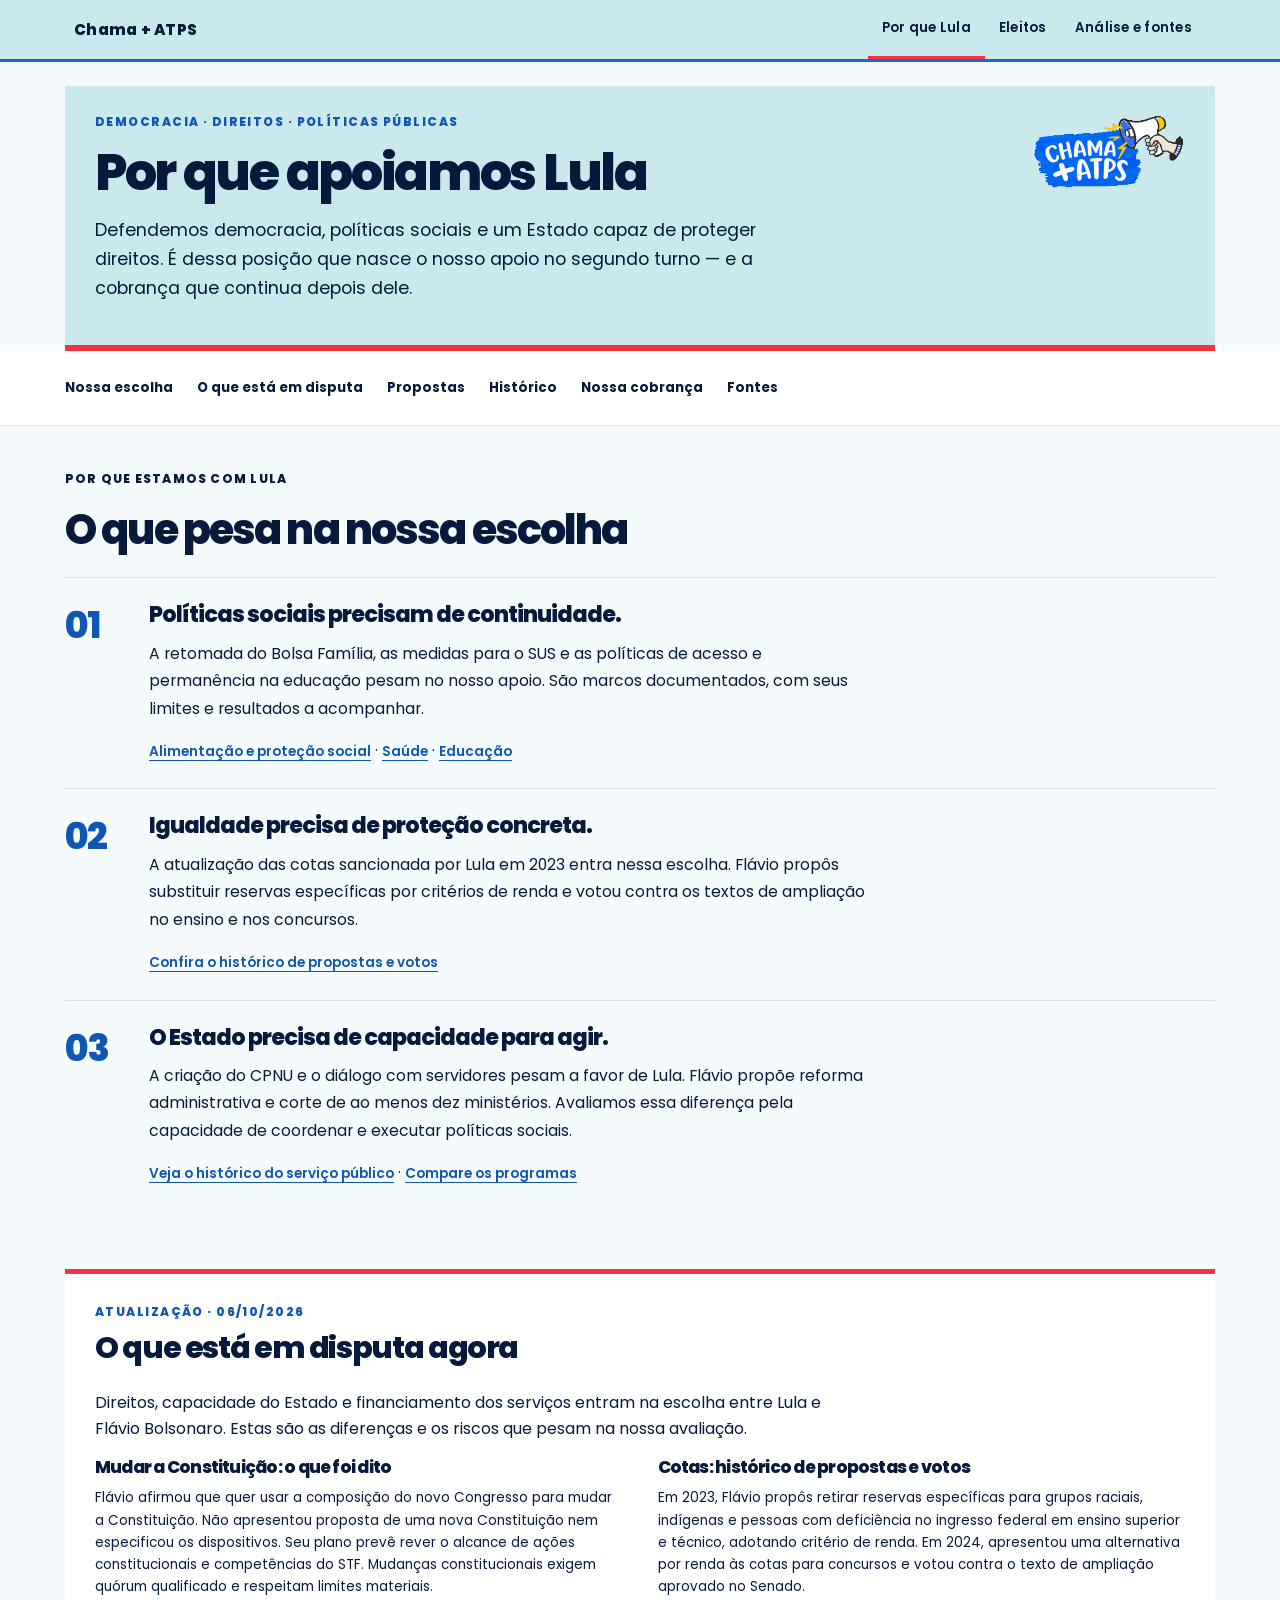
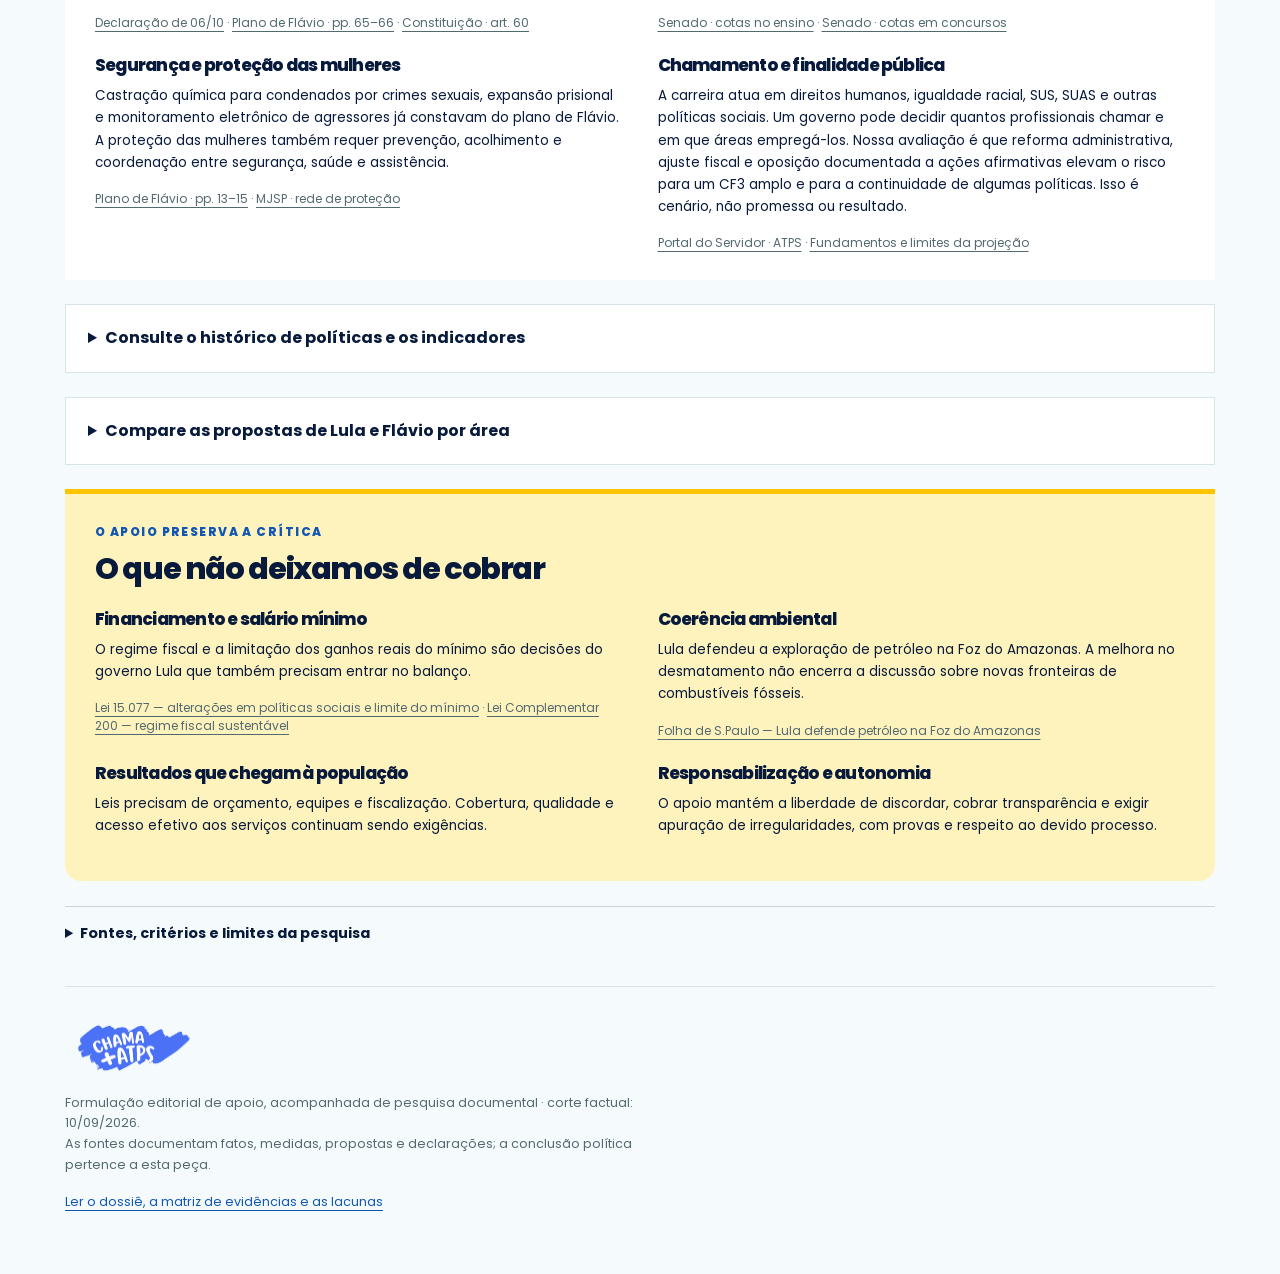
==== commit be9179f6: "Remove conteúdo eleitoral obsoleto e blocos repetidos" ====
--- a/apoio-lula/index.html
+++ b/apoio-lula/index.html
@@ -43,11 +43,11 @@
 <link href="../assets/brand.css" rel="stylesheet"/>
 <link href="../assets/refresh.css" rel="stylesheet"/><link href="../assets/campaign.css" rel="stylesheet"/></head><body class="support-page">
 <a class="skip-link" href="#conteudo">Pular para o conteúdo</a>
-<nav aria-label="Navegação principal" class="site-nav"><div class="nav-inner"><a class="nav-home" href="../">Chama + ATPS</a><ul class="nav-links"><li><a aria-current="page" href="../apoio-lula/">Por que Lula</a></li><li><a href="../candidaturas/">Quem se elegeu</a></li><li><a href="../fundamentos/">Fontes e análise</a></li></ul></div></nav><div class="top"><div class="wrap toolbar"><span class="brand">Uma escolha com fundamentos · 2026</span><div><a href="../fundamentos/">Ler a pesquisa</a><button onclick="window.print()" type="button">Imprimir</button></div></div></div><main id="conteudo"><div class="wrap"><header class="hero"><div><div aria-label="Chama + ATPS" class="brand-signature brand-signature--megaphone brand-signature--hero" role="img"><span aria-hidden="true" class="brand-brush-crop"><img alt="" src="../assets/pincelada_azul_preset.svg"/></span><img alt="" aria-hidden="true" class="brand-lettering" src="../assets/lettering_chama_atps.svg"/><span aria-hidden="true" class="brand-megaphone-crop"><img alt="" src="../assets/megafone_mao.svg"/></span></div><div class="eyebrow">Democracia · Direitos · Políticas públicas</div><h1>Nossa escolha é Lula.<br/><em>Os motivos são públicos.</em></h1><p class="lead">Defendemos democracia, políticas sociais e um Estado capaz de proteger direitos. É dessa posição que nasce o nosso apoio no segundo turno — e a cobrança que continua depois dele.</p><p class="scope">Posicionamento do Chama + ATPS. Análise documental atualizada em 06/10/2026.</p></div><aside aria-label="Candidatura apoiada" class="seal"><div class="lula">LULA</div><div class="ballot">13</div><p>Candidato à Presidência · Lula 13</p><span class="status">No segundo turno · 25/10</span><span class="refs"><a href="https://www.tse.jus.br/comunicacao/noticias/2026/Outubro/flavio-bolsonaro-e-lula-vao-disputar-o-2o-turno-para-a-presidencia-da-republica" rel="noopener noreferrer" target="_blank">Segundo turno confirmado pelo TSE ↗</a></span></aside></header></div><div class="wrap"><details class="compact-context"><summary>Como este posicionamento foi decidido</summary><aside aria-labelledby="consulta-cr-lula" class="consult-note"><strong id="consulta-cr-lula">Consulta ao grupo do CR · 11–12/09/2026</strong><p>Após a deliberação da Comissão do Cadastro Reserva de ATPS do CPNU 1, o apoio público à candidatura de Lula foi submetido a consulta voluntária de 24 horas no grupo “Mobilização pelo CF3 – CR ATPS”, formado por pessoas que permanecem no cadastro de reserva.</p><p><strong>95,1% dos participantes foram favoráveis</strong> à manifestação pública de apoio à candidatura de Lula à Presidência da República.</p><p class="consult-meta">O resultado registra a manifestação das pessoas que participaram da consulta e reforça a legitimidade do posicionamento da Comissão, sem pressupor unanimidade ou representatividade estatística de todo o cadastro de reserva.</p></aside></details></div><nav aria-label="Navegação do infográfico" class="jump"><div class="wrap"><a href="#nossa-escolha">Nossa escolha</a><a href="#segundo-turno">O que está em disputa</a><a href="#propostas">Propostas</a><a href="#historicos">Histórico</a><a href="#ressalvas">Nossa cobrança</a><a href="#fontes">Fontes</a></div></nav><div class="wrap"><section aria-labelledby="reasons-title" class="campaign-reasons" id="nossa-escolha"><p class="campaign-kicker">Por que estamos com Lula</p><h2 id="reasons-title">Três fundamentos da nossa escolha.</h2>
+<nav aria-label="Navegação principal" class="site-nav"><div class="nav-inner"><a class="nav-home" href="../">Chama + ATPS</a><ul class="nav-links"><li><a aria-current="page" href="../apoio-lula/">Por que Lula</a></li><li><a href="../candidaturas/">Eleitos</a></li><li><a href="../fundamentos/">Análise e fontes</a></li></ul></div></nav><main id="conteudo"><div class="wrap"><header class="hero support-hero-simple"><div><div aria-label="Chama + ATPS" class="brand-signature brand-signature--megaphone brand-signature--hero" role="img"><span aria-hidden="true" class="brand-brush-crop"><img alt="" src="../assets/pincelada_azul_preset.svg"/></span><img alt="" aria-hidden="true" class="brand-lettering" src="../assets/lettering_chama_atps.svg"/><span aria-hidden="true" class="brand-megaphone-crop"><img alt="" src="../assets/megafone_mao.svg"/></span></div><div class="eyebrow">Democracia · Direitos · Políticas públicas</div><h1>Por que apoiamos Lula</h1><p class="lead">Defendemos democracia, políticas sociais e um Estado capaz de proteger direitos. É dessa posição que nasce o nosso apoio no segundo turno — e a cobrança que continua depois dele.</p></div></header></div><div class="wrap"></div><nav aria-label="Navegação do infográfico" class="jump"><div class="wrap"><a href="#nossa-escolha">Nossa escolha</a><a href="#segundo-turno">O que está em disputa</a><a href="#propostas">Propostas</a><a href="#historicos">Histórico</a><a href="#ressalvas">Nossa cobrança</a><a href="#fontes">Fontes</a></div></nav><div class="wrap"><section aria-labelledby="reasons-title" class="campaign-reasons" id="nossa-escolha"><p class="campaign-kicker">Por que estamos com Lula</p><h2 id="reasons-title">O que pesa na nossa escolha</h2>
 <article><span class="reason-number">01</span><div><h3>Políticas sociais precisam de continuidade.</h3><p>A retomada do Bolsa Família, as medidas para o SUS e as políticas de acesso e permanência na educação pesam no nosso apoio. São marcos documentados, com seus limites e resultados a acompanhar.</p><a href="#fome">Alimentação e proteção social</a> · <a href="#saude">Saúde</a> · <a href="#educacao">Educação</a></div></article>
 <article><span class="reason-number">02</span><div><h3>Igualdade precisa de proteção concreta.</h3><p>A atualização das cotas sancionada por Lula em 2023 entra nessa escolha. Flávio propôs substituir reservas específicas por critérios de renda e votou contra os textos de ampliação no ensino e nos concursos.</p><a href="#segundo-turno">Confira o histórico de propostas e votos</a></div></article>
 <article><span class="reason-number">03</span><div><h3>O Estado precisa de capacidade para agir.</h3><p>A criação do CPNU e o diálogo com servidores pesam a favor de Lula. Flávio propõe reforma administrativa e corte de ao menos dez ministérios. Avaliamos essa diferença pela capacidade de coordenar e executar políticas sociais.</p><a href="#estado">Veja o histórico do serviço público</a> · <a href="#propostas">Compare os programas</a></div></article>
-<p class="campaign-small">Esta é a avaliação política que defendemos. As fontes permitem conferir os fatos; propostas não são tratadas como resultados já entregues.</p></section><section class="critica" id="segundo-turno"><div class="eyebrow">Atualização · 06/10/2026</div><h2>O que está em disputa agora</h2><p>Direitos, capacidade do Estado e financiamento dos serviços entram na escolha entre Lula e Flávio Bolsonaro. Estas são as diferenças e os riscos que pesam na nossa avaliação.</p><div class="critical-grid"><div><h3>Mudar a Constituição: o que foi dito</h3><p>Flávio afirmou que quer usar a composição do novo Congresso para mudar a Constituição. Não apresentou proposta de uma nova Constituição nem especificou os dispositivos. Seu plano prevê rever o alcance de ações constitucionais e competências do STF. Mudanças constitucionais exigem quórum qualificado e respeitam limites materiais.</p><span class="refs"><a href="https://www.cnnbrasil.com.br/eleicoes/flavio-diz-que-usara-maioria-no-congresso-para-mudar-constituicao/" rel="noopener noreferrer" target="_blank">Declaração de 06/10</a> · <a href="https://www.tse.jus.br/eleicoes/eleicoes-2026-content/arquivos/proposta-pl" rel="noopener noreferrer" target="_blank">Plano de Flávio · pp. 65–66</a> · <a href="https://www2.camara.leg.br/legin/fed/consti/1988/constituicao-1988-5-outubro-1988-322142-normaatualizada-pl.html" rel="noopener noreferrer" target="_blank">Constituição · art. 60</a></span></div><div><h3>Cotas: histórico de propostas e votos</h3><p>Em 2023, Flávio propôs retirar reservas específicas para grupos raciais, indígenas e pessoas com deficiência no ingresso federal em ensino superior e técnico, adotando critério de renda. Em 2024, apresentou uma alternativa por renda às cotas para concursos e votou contra o texto de ampliação aprovado no Senado.</p><span class="refs"><a href="https://www12.senado.leg.br/noticias/materias/2023/10/24/senado-aprova-atualizacao-da-lei-de-cotas" rel="noopener noreferrer" target="_blank">Senado · cotas no ensino</a> · <a href="https://www25.senado.leg.br/web/atividade/materias/-/materia/148596" rel="noopener noreferrer" target="_blank">Senado · cotas em concursos</a></span></div><div><h3>Segurança e proteção das mulheres</h3><p>Castração química para condenados por crimes sexuais, expansão prisional e monitoramento eletrônico de agressores já constavam do plano de Flávio. A proteção das mulheres também requer prevenção, acolhimento e coordenação entre segurança, saúde e assistência.</p><span class="refs"><a href="https://www.tse.jus.br/eleicoes/eleicoes-2026-content/arquivos/proposta-pl" rel="noopener noreferrer" target="_blank">Plano de Flávio · pp. 13–15</a> · <a href="https://www.gov.br/mj/pt-br/assuntos/sua-seguranca/seguranca-publica/operacoes-integradas/cgoi/centro-integrado-mulher-segura/conheca-a-iniciativa/" rel="noopener noreferrer" target="_blank">MJSP · rede de proteção</a></span></div><div><h3>Chamamento e finalidade pública</h3><p>A carreira atua em direitos humanos, igualdade racial, SUS, SUAS e outras políticas sociais. Um governo pode decidir quantos profissionais chamar e em que áreas empregá-los. Nossa avaliação é que reforma administrativa, ajuste fiscal e oposição documentada a ações afirmativas elevam o risco para um CF3 amplo e para a continuidade de algumas políticas. Isso é cenário, não promessa ou resultado.</p><span class="refs"><a href="https://www.gov.br/servidor/pt-br/acesso-a-informacao/servidor/carreiras/atps/analista_tecnico_de_politicas_sociais" rel="noopener noreferrer" target="_blank">Portal do Servidor · ATPS</a> · <a href="../fundamentos/#segundo-turno">Fundamentos e limites da projeção</a></span></div></div></section><details class="campaign-archive" id="arquivo-historico"><summary>Consulte o histórico de políticas e os indicadores</summary><section id="historicos"><div class="reading"><span><strong>Histórico:</strong> decisões e resultados documentados.</span><span><strong>Proposta:</strong> compromisso ainda a realizar.</span><span><strong>Apoio:</strong> a avaliação que defendemos.</span></div><h2 class="section-label">O que pesa na nossa escolha</h2><p class="scope">Jair Bolsonaro: 2019–2022. Lula: medidas desde 2023 e marcos anteriores com suas datas. As leis envolvem Congresso e sanção; os resultados nacionais dependem de muitos agentes.</p><article class="compare-row" id="democracia"><div class="row-title"><span class="num">01</span><div><h2>Democracia e participação</h2><p>Instituições confiáveis e sociedade com voz.</p></div></div><div class="history"><div><h3>Governo Jair Bolsonaro · histórico</h3><p>Decreto de 2019 restringiu colegiados abrangidos. Em 2023, o TSE reconheceu abuso de poder de Jair na reunião com embaixadores de 2022.</p><span class="refs"><a href="https://www.planalto.gov.br/ccivil_03/_ato2019-2022/2019/decreto/d9759.htm" rel="noopener noreferrer" target="_blank">Decreto 9.759 — colegiados federais</a> · <a href="https://www.tse.jus.br/comunicacao/noticias/2023/Junho/por-maioria-de-votos-tse-declara-bolsonaro-inelegivel-por-8-anos" rel="noopener noreferrer" target="_blank">TSE — julgamento sobre a reunião com embaixadores</a></span></div><div><h3>Governos Lula · histórico</h3><p>Intervenção temporária na segurança do DF em 8 de janeiro de 2023; instituição do Sistema de Participação Social.</p><span class="refs"><a href="https://www.planalto.gov.br/ccivil_03/_ato2023-2026/2023/decreto/d11377.htm" rel="noopener noreferrer" target="_blank">Decreto 11.377 — intervenção na segurança pública do DF</a> · <a href="https://www.planalto.gov.br/ccivil_03/_ato2023-2026/2023/decreto/d11407.htm" rel="noopener noreferrer" target="_blank">Decreto 11.407 — Sistema de Participação Social</a></span></div></div><p class="choice">Damos peso à participação social e à preservação das instituições democráticas.</p><details><summary>Contexto e limites desta comparação</summary><p>A decisão eleitoral citada é sobre Jair. A avaliação de Flávio exige seus próprios atos e propostas. Nenhum governante responde sozinho pela democracia.</p></details></article><article class="compare-row" id="fome"><div class="row-title"><span class="num">02</span><div><h2>Alimentação e proteção social</h2><p>Proteção contínua, acesso e renda.</p></div></div><div class="history"><div><h3>Governo Jair Bolsonaro · histórico</h3><p>Auxílio Emergencial em 2020; Auxílio Brasil em 2021. Em 2022, complemento até R$ 400 e adicional de R$ 200 entre agosto e dezembro.</p><span class="refs"><a href="https://www.planalto.gov.br/ccivil_03/_ato2019-2022/2020/lei/l13982.htm" rel="noopener noreferrer" target="_blank">Lei 13.982 — Auxílio Emergencial</a> · <a href="https://www.planalto.gov.br/ccivil_03/_ato2019-2022/2021/lei/l14284.htm" rel="noopener noreferrer" target="_blank">Lei 14.284 — Auxílio Brasil e Alimenta Brasil</a> · <a href="https://www.planalto.gov.br/ccivil_03/_ato2019-2022/2022/lei/l14342.htm" rel="noopener noreferrer" target="_blank">Lei 14.342 — benefício extraordinário do Auxílio Brasil</a> · <a href="https://www.planalto.gov.br/ccivil_03/constituicao/emendas/emc/emc123.htm" rel="noopener noreferrer" target="_blank">EC 123 — ampliação temporária de benefícios</a></span></div><div><h3>Governos Lula · histórico</h3><p>O Bolsa Família foi retomado com piso de R$ 600 e adicionais por composição familiar; nova base legal para PAA e Cozinha Solidária.</p><span class="refs"><a href="https://www.planalto.gov.br/ccivil_03/_ato2023-2026/2023/lei/l14601.htm" rel="noopener noreferrer" target="_blank">Lei 14.601 — Bolsa Família</a> · <a href="https://www.planalto.gov.br/ccivil_03/_ato2023-2026/2023/lei/l14628.htm" rel="noopener noreferrer" target="_blank">Lei 14.628 — aquisição de alimentos e cozinhas solidárias</a></span></div></div><p class="choice">Apoiamos a combinação de transferência de renda, alimentação e políticas de redução das desigualdades.</p><details><summary>Contexto e limites desta comparação</summary><p>O período Bolsonaro incluiu proteção emergencial e melhora da pobreza em 2022. O resultado da FAO usa médias trienais; não significa fome eliminada.</p></details></article><article class="compare-row" id="trabalho"><div class="row-title"><span class="num">03</span><div><h2>Trabalho, renda e tributação</h2><p>Renda protegida e distribuição dos encargos.</p></div></div><div class="history"><div><h3>Governo Jair Bolsonaro · histórico</h3><p>A reforma da Previdência de 2019 mudou requisitos e cálculos de aposentadoria, com regras de transição e exceções.</p><span class="refs"><a href="https://www.planalto.gov.br/ccivil_03/constituicao/emendas/emc/emc103.htm" rel="noopener noreferrer" target="_blank">EC 103 — reforma da Previdência</a></span></div><div><h3>Governos Lula · histórico</h3><p>Retomada da valorização do mínimo e redução do IR mensal até zerá-lo para rendimentos tributáveis de até R$ 5 mil, desde janeiro de 2026.</p><span class="refs"><a href="https://www.planalto.gov.br/ccivil_03/_ato2023-2026/2023/lei/l14663.htm" rel="noopener noreferrer" target="_blank">Lei 14.663 — política de valorização do salário mínimo</a> · <a href="https://www.planalto.gov.br/ccivil_03/_ato2023-2026/2025/lei/l15270.htm" rel="noopener noreferrer" target="_blank">Lei 15.270 — redução do IR e tributação de altas rendas</a></span></div></div><p class="choice">Valorizamos a proteção da renda e uma distribuição mais progressiva dos tributos.</p><details><summary>Contexto e limites desta comparação</summary><p>Lula também limitou os ganhos reais do mínimo para 2025–2030. Não houve nesta pesquisa estimativa do impacto líquido de todas as mudanças tributárias e previdenciárias.</p><span class="refs"><a href="https://www.planalto.gov.br/ccivil_03/_ato2023-2026/2024/lei/l15077.htm" rel="noopener noreferrer" target="_blank">Lei 15.077 — alterações em políticas sociais e limite do mínimo</a> · <a href="https://www.planalto.gov.br/ccivil_03/leis/lcp/lcp200.htm" rel="noopener noreferrer" target="_blank">Lei Complementar 200 — regime fiscal sustentável</a></span></details></article><article class="compare-row" id="saude"><div class="row-title"><span class="num">04</span><div><h2>Saúde e responsabilidade pública</h2><p>Cuidado pelo SUS e decisões baseadas em evidências.</p></div></div><div class="history"><div><h3>Governo Jair Bolsonaro · histórico</h3><p>A LC 173 previu apoio financeiro aos entes. Na CPI, o representante da Pfizer relatou ofertas sem resposta em 2020 e contrato em março de 2021.</p><span class="refs"><a href="https://www.planalto.gov.br/ccivil_03/leis/lcp/lcp173.htm" rel="noopener noreferrer" target="_blank">LC 173 — enfrentamento federativo à Covid-19</a> · <a href="https://www12.senado.leg.br/noticias/videos/2021/05/representante-da-pfizer-diz-que-ofertas-de-vacina-ao-governo-brasileiro-previam-entregas-em-2020" rel="noopener noreferrer" target="_blank">Senado — depoimento de Carlos Murillo na CPI</a></span></div><div><h3>Governos Lula · histórico</h3><p>Saúde bucal incorporada expressamente à legislação do SUS; novos incentivos e formação no Mais Médicos, em 2023.</p><span class="refs"><a href="https://www.planalto.gov.br/ccivil_03/_ato2023-2026/2023/lei/l14572.htm" rel="noopener noreferrer" target="_blank">Lei 14.572 — Política Nacional de Saúde Bucal</a> · <a href="https://www.planalto.gov.br/ccivil_03/_ato2023-2026/2023/lei/l14621.htm" rel="noopener noreferrer" target="_blank">Lei 14.621 — mudanças no Mais Médicos</a></span></div></div><p class="choice">Apoiamos o fortalecimento da capacidade pública de cuidado e exigimos responsabilidade na gestão sanitária.</p><details><summary>Contexto e limites desta comparação</summary><p>A pandemia foi um choque excepcional. O depoimento é atribuído ao depoente; não quantifica mortes evitáveis. Leis recentes não comprovam que filas foram resolvidas.</p></details></article><article class="compare-row" id="educacao"><div class="row-title"><span class="num">05</span><div><h2>Educação e permanência</h2><p>Entrar, aprender e concluir.</p></div></div><div class="history"><div><h3>Governo Jair Bolsonaro · histórico</h3><p>Fundeb permanente aprovado pelo Congresso em 2020; regulamentação sancionada por Bolsonaro. Programa federal cívico-militar criado em 2019.</p><span class="refs"><a href="https://www.planalto.gov.br/ccivil_03/constituicao/emendas/emc/emc108.htm" rel="noopener noreferrer" target="_blank">EC 108 — Fundeb permanente</a> · <a href="https://www.planalto.gov.br/ccivil_03/_ato2019-2022/2020/lei/l14113.htm" rel="noopener noreferrer" target="_blank">Lei 14.113 — regulamentação do Fundeb</a> · <a href="https://www.planalto.gov.br/ccivil_03/_ato2019-2022/2019/decreto/d10004.htm" rel="noopener noreferrer" target="_blank">Decreto 10.004 — escolas cívico-militares</a></span></div><div><h3>Governos Lula · histórico</h3><p>Prouni (2005), Institutos Federais (2008), atualização das cotas (2023) e base legal do Pé-de-Meia (2024).</p><span class="refs"><a href="https://www.planalto.gov.br/ccivil_03/_ato2004-2006/2005/lei/l11096.htm" rel="noopener noreferrer" target="_blank">Lei 11.096 — Programa Universidade para Todos</a> · <a href="https://www.planalto.gov.br/ccivil_03/_ato2007-2010/2008/lei/l11892.htm" rel="noopener noreferrer" target="_blank">Lei 11.892 — Rede Federal e Institutos Federais</a> · <a href="https://www.planalto.gov.br/ccivil_03/_ato2023-2026/2023/lei/l14723.htm" rel="noopener noreferrer" target="_blank">Lei 14.723 — atualização da política de cotas</a> · <a href="https://www.planalto.gov.br/ccivil_03/_ato2023-2026/2024/lei/l14818.htm" rel="noopener noreferrer" target="_blank">Lei 14.818 — incentivo à permanência no ensino médio</a></span></div></div><p class="choice">Pesam no apoio a expansão do acesso, a oferta pública e as condições de permanência estudantil.</p><details><summary>Contexto e limites desta comparação</summary><p>O Fundeb de 2020 é um avanço que deve ser reconhecido. Não foi criação exclusiva de Bolsonaro. Leis e matrículas, sozinhas, não medem qualidade da aprendizagem.</p></details></article><article class="compare-row" id="estado"><div class="row-title"><span class="num">06</span><div><h2>Estado e serviços públicos</h2><p>Capacidade de entregar direitos.</p></div></div><div class="history"><div><h3>Governo Jair Bolsonaro · histórico</h3><p>PEC 32 de reforma administrativa enviada em 2020; lei de desestatização da Eletrobras em 2021; restrições temporárias de pessoal na pandemia.</p><span class="refs"><a href="https://www.camara.leg.br/proposicoesWeb/fichadetramitacao?idProposicao=2262083" rel="noopener noreferrer" target="_blank">Câmara — PEC 32/2020</a> · <a href="https://www.planalto.gov.br/ccivil_03/_ato2019-2022/2021/lei/l14182.htm" rel="noopener noreferrer" target="_blank">Lei 14.182 — desestatização da Eletrobras</a> · <a href="https://www.planalto.gov.br/ccivil_03/leis/lcp/lcp173.htm" rel="noopener noreferrer" target="_blank">LC 173 — enfrentamento federativo à Covid-19</a></span></div><div><h3>Governos Lula · histórico</h3><p>CNU instituído em 2023 para seleção conjunta de servidores. A expansão de despesas permanece sujeita ao regime fiscal aprovado no mesmo ano.</p><span class="refs"><a href="https://www.planalto.gov.br/ccivil_03/_ato2023-2026/2023/decreto/d11722.htm" rel="noopener noreferrer" target="_blank">Decreto 11.722 — Concurso Público Nacional Unificado</a> · <a href="https://www.planalto.gov.br/ccivil_03/leis/lcp/lcp200.htm" rel="noopener noreferrer" target="_blank">Lei Complementar 200 — regime fiscal sustentável</a></span></div></div><p class="choice">Defendemos capacidade técnica, continuidade dos serviços e controle público sobre as prioridades do Estado.</p><details><summary>Contexto e limites desta comparação</summary><p>A PEC 32 é proposta, não lei promulgada. Restrições da pandemia tinham exceções. CPNU não garante nomeação de todo cadastro de reserva.</p></details></article><article class="compare-row" id="direitos"><div class="row-title"><span class="num">07</span><div><h2>Igualdade e proteção</h2><p>Direitos com instrumentos concretos.</p></div></div><div class="history"><div><h3>Governo Jair Bolsonaro · histórico</h3><p>Lei de 2021 instituiu o Sinal Vermelho e tipificou a violência psicológica contra a mulher.</p><span class="refs"><a href="https://www.planalto.gov.br/ccivil_03/_ato2019-2022/2021/lei/l14188.htm" rel="noopener noreferrer" target="_blank">Lei 14.188 — proteção contra violência doméstica</a></span></div><div><h3>Governos Lula · histórico</h3><p>Lei Maria da Penha sancionada em 2006; Lei de Igualdade Salarial e atualização das cotas em 2023.</p><span class="refs"><a href="https://www.planalto.gov.br/ccivil_03/_ato2004-2006/2006/lei/l11340.htm" rel="noopener noreferrer" target="_blank">Lei 11.340 — Lei Maria da Penha</a> · <a href="https://www.planalto.gov.br/ccivil_03/_ato2023-2026/2023/lei/l14611.htm" rel="noopener noreferrer" target="_blank">Lei 14.611 — igualdade salarial entre mulheres e homens</a> · <a href="https://www.planalto.gov.br/ccivil_03/_ato2023-2026/2023/lei/l14723.htm" rel="noopener noreferrer" target="_blank">Lei 14.723 — atualização da política de cotas</a></span></div></div><p class="choice">Apoiamos políticas que enfrentam desigualdades e ampliam proteção, acesso e fiscalização.</p><details><summary>Contexto e limites desta comparação</summary><p>Há marcos protetivos nos dois períodos. O balanço não autoriza afirmar que discriminação ou violência foram superadas, nem cobre integralmente todos os direitos.</p></details></article><article class="compare-row" id="ambiente"><div class="row-title"><span class="num">08</span><div><h2>Meio ambiente e clima</h2><p>Proteger e exigir coerência.</p></div></div><div class="history"><div><h3>Governo Jair Bolsonaro · histórico</h3><p>Na Amazônia Legal, o Prodes aumentou de 2019 a 2021 e recuou em 2022. A série completa está no gráfico abaixo.</p><span class="refs"><a href="https://www.gov.br/inpe/pt-br/assuntos/ultimas-noticias/2024_0628_ppcdam-interministerial.pdf" rel="noopener noreferrer" target="_blank">INPE — Dinâmica atual do desmatamento no Brasil</a></span></div><div><h3>Governos Lula · histórico</h3><p>PPCDAm restabelecido em 2023; o Prodes caiu nos anos apresentados de 2023 a 2025.</p><span class="refs"><a href="https://www.planalto.gov.br/ccivil_03/_ato2023-2026/2023/decreto/d11367.htm" rel="noopener noreferrer" target="_blank">Decreto 11.367 — retomada do PPCDAm</a> · <a href="https://www.gov.br/inpe/pt-br/assuntos/ultimas-noticias/2024_0628_ppcdam-interministerial.pdf" rel="noopener noreferrer" target="_blank">INPE — Dinâmica atual do desmatamento no Brasil</a> · <a href="https://www.gov.br/inpe/pt-br/assuntos/ultimas-noticias/sistema-do-inpe-aponta-5-731-km2-de-desmatamento-na-amazonia-em-2025" rel="noopener noreferrer" target="_blank">INPE — taxa consolidada do Prodes 2025</a></span></div></div><p class="choice">Pesam no apoio a retomada dos instrumentos ambientais e a melhora observada no desmatamento.</p><details><summary>Contexto e limites desta comparação</summary><p>O calendário Prodes atravessa mandatos. Lula defende petróleo na Foz do Amazonas; o Cerrado subiu em 2023. A trajetória ambiental inclui essas tensões.</p><span class="refs"><a href="https://www1.folha.uol.com.br/ambiente/2026/08/lula-promete-protecao-ambiental-ao-defender-petroleo-na-foz-do-amazonas.shtml" rel="noopener noreferrer" target="_blank">Folha de S.Paulo — Lula defende petróleo na Foz do Amazonas</a> · <a href="https://www.gov.br/inpe/pt-br/assuntos/ultimas-noticias/2024_0628_ppcdam-interministerial.pdf" rel="noopener noreferrer" target="_blank">INPE — Dinâmica atual do desmatamento no Brasil</a></span></details></article></section><section class="outcomes" id="resultados"><div class="eyebrow">Mesmas séries · períodos identificados</div><h2>Os números, com o caminho até aqui</h2><p class="outcomes-intro">Indicadores observados, sem atribuição exclusiva a um presidente. As escalas começam em zero. A pandemia afetou fortemente o período 2020–2021.</p><div class="series"><div class="series-panel"><h3>Pobreza monetária · % da população</h3><div class="period">2019–2022 · período que inclui o governo Bolsonaro</div><div class="sbar"><span>2019</span><div class="track"><span style="width:81.5000%;background:#60747e"></span></div><b>32,6%</b></div><div class="sbar"><span>2020</span><div class="track"><span style="width:77.7500%;background:#60747e"></span></div><b>31,1%</b></div><div class="sbar"><span>2021</span><div class="track"><span style="width:92.0000%;background:#60747e"></span></div><b>36,8%</b></div><div class="sbar"><span>2022</span><div class="track"><span style="width:79.0000%;background:#60747e"></span></div><b>31,6%</b></div><div class="period">2023 em diante · período que inclui o governo Lula</div><div class="sbar"><span>2023</span><div class="track"><span style="width:68.2500%;background:#3e7867"></span></div><b>27,3%</b></div><div class="sbar"><span>2024</span><div class="track"><span style="width:57.7500%;background:#3e7867"></span></div><b>23,1%</b></div><p class="plot-foot">Escala comum de 0 a 40%. Série da SIS/IBGE reproduzida pela CNN. A pobreza piorou em 2021 e caiu em 2022–2024; a pandemia e a recuperação fazem parte da leitura.</p><span class="refs"><a href="https://www.cnnbrasil.com.br/economia/money/macroeconomia/populacao-em-extrema-pobreza-cai-para-35-em-2024-diz-ibge/" rel="noopener noreferrer" target="_blank">CNN Brasil — pobreza e extrema pobreza na SIS/IBGE</a></span></div><div class="series-panel"><h3>Desmatamento · Amazônia Legal · km²</h3><div class="period">2019–2022 · período que inclui o governo Bolsonaro</div><div class="sbar"><span>2019</span><div class="track"><span style="width:72.3500%;background:#60747e"></span></div><b>10.129</b></div><div class="sbar"><span>2020</span><div class="track"><span style="width:77.5071%;background:#60747e"></span></div><b>10.851</b></div><div class="sbar"><span>2021</span><div class="track"><span style="width:93.1286%;background:#60747e"></span></div><b>13.038</b></div><div class="sbar"><span>2022</span><div class="track"><span style="width:82.8143%;background:#60747e"></span></div><b>11.594</b></div><div class="period">2023 em diante · período que inclui o governo Lula</div><div class="sbar"><span>2023</span><div class="track"><span style="width:64.7429%;background:#3e7867"></span></div><b>9.064</b></div><div class="sbar"><span>2024</span><div class="track"><span style="width:46.5571%;background:#3e7867"></span></div><b>6.518</b></div><div class="sbar"><span>2025</span><div class="track"><span style="width:40.9357%;background:#3e7867"></span></div><b>5.731</b></div><p class="plot-foot">Escala comum de 0 a 14 mil km². Ano Prodes: agosto–julho; 2019 e 2023 atravessam mandatos. Dados 2019–2023 da apresentação de 2024 e 2024–2025 da divulgação consolidada de 2026.</p><span class="refs"><a href="https://www.gov.br/inpe/pt-br/assuntos/ultimas-noticias/2024_0628_ppcdam-interministerial.pdf" rel="noopener noreferrer" target="_blank">INPE — Dinâmica atual do desmatamento no Brasil</a> · <a href="https://www.gov.br/inpe/pt-br/assuntos/ultimas-noticias/sistema-do-inpe-aponta-5-731-km2-de-desmatamento-na-amazonia-em-2025" rel="noopener noreferrer" target="_blank">INPE — taxa consolidada do Prodes 2025</a></span></div></div><div class="two-stats"><div><span class="big">Fora do Mapa da Fome</span><p>FAO: subalimentação abaixo de 2,5% em 2022–2024. A atualização de 2026 foi consultada na Agência Brasil, que informa manutenção do resultado em 2023–2025.</p><span class="refs"><a href="https://www.fao.org/brasil/noticias/detail-events/en/c/1741586/" rel="noopener noreferrer" target="_blank">FAO — Brasil voltou a sair do Mapa da Fome</a> · <a href="https://agenciabrasil.ebc.com.br/direitos-humanos/noticia/2026-07/brasil-continua-fora-do-mapa-da-fome-aponta-relatorio-da-onu" rel="noopener noreferrer" target="_blank">Agência Brasil — Brasil continua fora do Mapa da Fome</a></span><p><strong>O limite:</strong> a classificação não significa fome eliminada.</p></div><div><span class="big">5,8% → 5,3%</span><p>Desocupação em maio–julho de 2025 e 2026, respectivamente, segundo a PNAD/IBGE noticiada pelo UOL.</p><span class="refs"><a href="https://economia.uol.com.br/noticias/redacao/2026/08/27/desemprego---julho-2026.ghtm" rel="noopener noreferrer" target="_blank">UOL — desocupação no trimestre até julho de 2026</a></span><p><strong>O limite:</strong> é uma atualização recente, não uma comparação direta com o governo Bolsonaro.</p></div></div></section></details><details class="campaign-archive"><summary>Compare as propostas de Lula e Flávio por área</summary><section class="program-grid" id="propostas"><div class="eyebrow">A próxima escolha · promessas lado a lado</div><h2>O que Lula e Flávio propõem para 2026</h2><p class="scope">Síntese temática dos programas apresentados ao TSE. Publicação no tribunal confirma o documento, não a realização ou a viabilidade das propostas.</p><div class="table-scroll"><table class="promise-table"><thead><tr><th>Tema</th><th>Lula · proposta 2026</th><th>Flávio · proposta 2026</th></tr></thead><tbody><tr><td>Democracia</td><td>Ampliar participação social.<small>Programa de Lula · p. 15</small></td><td>Rever competências do STF e ações constitucionais.<small>Programa de Flávio · p. 65–66</small></td></tr><tr><td>Proteção social</td><td>Continuar políticas de proteção.<small>Programa de Lula · p. 18</small></td><td>Manter programas e facilitar retorno após desemprego.<small>Programa de Flávio · p. 42–43</small></td></tr><tr><td>Trabalho</td><td>Reduzir jornada e proteger trabalho em plataformas.<small>Programa de Lula · p. 74–75</small></td><td>Reduzir custos de contratação, declarando preservar direitos.<small>Programa de Flávio · p. 43</small></td></tr><tr><td>Saúde</td><td>Expandir equipes e integrar prontuários.<small>Programa de Lula · p. 34–35</small></td><td>Ampliar atenção familiar, serviços e prontuário digital.<small>Programa de Flávio · p. 26, 37</small></td></tr><tr><td>Educação</td><td>Fortalecer permanência e expandir oferta pública.<small>Programa de Lula · p. 31–33</small></td><td>Ampliar escolas cívico-militares e vouchers onde faltarem vagas.<small>Programa de Flávio · p. 35–36</small></td></tr><tr><td>Estado</td><td>Regulamentar negociação coletiva no setor público.<small>Programa de Lula · p. 76</small></td><td>Cortar ao menos dez ministérios e retomar privatizações.<small>Programa de Flávio · p. 69–70</small></td></tr><tr><td>Direitos</td><td>Ampliar inclusão e enfrentamento das desigualdades.<small>Programa de Lula · p. 23</small></td><td>Expandir creches e cuidados a idosos e pessoas com deficiência.<small>Programa de Flávio · p. 21</small></td></tr><tr><td>Ambiente</td><td>Desmatamento líquido zero em 2030.<small>Programa de Lula · p. 70</small></td><td>Remunerar conservação e agilizar licenciamento.<small>Programa de Flávio · p. 55</small></td></tr></tbody></table></div><span class="refs"><a href="https://dadosabertos.tse.jus.br/dataset/candidatos-2026/resource/433ac1f4-07dc-44a2-bcbe-c87a2073721a" rel="noopener noreferrer" target="_blank">TSE — pacote oficial de propostas presidenciais 2026 (contém os PDFs auditados de Lula e Flávio Bolsonaro)</a> · <a href="https://drive.google.com/file/d/1ruX45Z09uhSPNebIKXBvZ5qLYfPJKNKO/view" rel="noopener noreferrer" target="_blank">Abrir PDF utilizado nesta análise — Lula</a> · <a href="https://drive.google.com/file/d/12qZqODh8K7D4fxEDQ0zt2F8Hby7-0Prv/view" rel="noopener noreferrer" target="_blank">Abrir PDF utilizado nesta análise — Flávio Bolsonaro</a></span><p class="prom-notes">Há convergências em objetivos sociais e de atendimento. As diferenças exigem discutir desenho, financiamento, capacidade dos serviços e controle democrático. Nenhuma proposta nesta tabela é tratada como resultado já entregue.</p><div class="registered"><div><h3>Lula · PT · 13</h3><p>Registro deferido · identificador 280002542548.<br/>Programa consultado: 84 páginas.</p></div><div><h3>Flávio Bolsonaro · PL · 22</h3><p>Registro deferido · identificador 280002551544.<br/>Programa consultado: 76 páginas.</p></div></div><span class="refs"><a href="https://dadosabertos.tse.jus.br/dataset/candidatos-2026" rel="noopener noreferrer" target="_blank">TSE — candidaturas de 2026</a></span></section></details><section class="critica" id="ressalvas"><div class="eyebrow">O apoio preserva a crítica</div><h2>O que não deixamos de cobrar</h2><div class="critical-grid"><div><h3>Financiamento e salário mínimo</h3><p>O regime fiscal e a limitação dos ganhos reais do mínimo são decisões do governo Lula que também precisam entrar no balanço.</p><span class="refs"><a href="https://www.planalto.gov.br/ccivil_03/_ato2023-2026/2024/lei/l15077.htm" rel="noopener noreferrer" target="_blank">Lei 15.077 — alterações em políticas sociais e limite do mínimo</a> · <a href="https://www.planalto.gov.br/ccivil_03/leis/lcp/lcp200.htm" rel="noopener noreferrer" target="_blank">Lei Complementar 200 — regime fiscal sustentável</a></span></div><div><h3>Coerência ambiental</h3><p>Lula defendeu a exploração de petróleo na Foz do Amazonas. A melhora no desmatamento não encerra a discussão sobre novas fronteiras de combustíveis fósseis.</p><span class="refs"><a href="https://www1.folha.uol.com.br/ambiente/2026/08/lula-promete-protecao-ambiental-ao-defender-petroleo-na-foz-do-amazonas.shtml" rel="noopener noreferrer" target="_blank">Folha de S.Paulo — Lula defende petróleo na Foz do Amazonas</a></span></div><div><h3>Resultados que chegam à população</h3><p>Leis precisam de orçamento, equipes e fiscalização. Cobertura, qualidade e acesso efetivo aos serviços continuam sendo exigências.</p></div><div><h3>Responsabilização e autonomia</h3><p>O apoio mantém a liberdade de discordar, cobrar transparência e exigir apuração de irregularidades, com provas e respeito ao devido processo.</p></div></div></section><section class="closing"><div class="eyebrow">A posição que defendemos</div><h2>Apoiamos Lula. E seguimos cobrando.</h2><p>Apoiar Lula é a escolha que defendemos para fortalecer políticas sociais, enfrentar desigualdades e preservar a democracia. A cobrança por orçamento, serviços e CF3/500 continua. Nenhuma candidatura prometeu 500 convocações.</p><a class="campaign-text-link" href="../fundamentos/#futuro">Leia a análise sobre a pauta dos ATPS →</a></section><section class="sources" id="fontes"><details><summary>Fontes, critérios e limites da pesquisa</summary><p class="source-guide">Corte em 10 de setembro de 2026. Registros eleitorais cruzados nos arquivos do TSE gerados às 12:30:20. Os programas foram baixados do pacote oficial BR. Legislação e registros institucionais foram lidos; fontes secundárias estão identificadas. A pesquisa cobre oito temas, sem pretensão de inventariar cada ato de governo. Jair e Flávio são pessoas distintas: não há transferência automática de responsabilidade entre eles.</p><p class="source-guide">Indicadores têm calendários e abrangências diferentes. Os gráficos não estimam efeitos causais de presidentes. A posição é da Comissão do Cadastro Reserva de ATPS do CPNU 1 / #ChamaMaisATPS e não é atribuída às instituições citadas como fonte.</p><ol class="bibliography"><li id="fonte-TSE"><strong>TSE · Base eleitoral</strong> — 10/09/2026. <a href="https://dadosabertos.tse.jus.br/dataset/candidatos-2026" rel="noopener noreferrer" target="_blank">TSE — candidaturas de 2026</a><br/><span>Arquivos nacionais de candidatos e informações complementares; geração em 10/09/2026, 12:30:20. Cruzamento por SQ_CANDIDATO.</span></li><li id="fonte-PROG"><strong>PROG · Documento da candidatura</strong> — 2026. <a href="https://dadosabertos.tse.jus.br/dataset/candidatos-2026/resource/433ac1f4-07dc-44a2-bcbe-c87a2073721a" rel="noopener noreferrer" target="_blank">Planos de governo presidenciais no TSE Dados Abertos — pacote ZIP (contém programa de Lula)</a><br/><span>PDF 2026BR280002542548_01.pdf, 84 páginas, no pacote BR. Leitura dos trechos temáticos indicados; declarações sobre realizações não foram automaticamente aceitas como fatos.</span></li><li id="fonte-FAO25"><strong>FAO25 · Fonte primária</strong> — 13/08/2025. <a href="https://www.fao.org/brasil/noticias/detail-events/en/c/1741586/" rel="noopener noreferrer" target="_blank">FAO — Brasil voltou a sair do Mapa da Fome</a><br/><span>Jorge Meza, representante da FAO no Brasil; comentário institucional sobre o SOFI 2025. Triênio 2022–2024.</span></li><li id="fonte-FAO26"><strong>FAO26 · Fonte secundária</strong> — 22/07/2026. <a href="https://agenciabrasil.ebc.com.br/direitos-humanos/noticia/2026-07/brasil-continua-fora-do-mapa-da-fome-aponta-relatorio-da-onu" rel="noopener noreferrer" target="_blank">Agência Brasil — Brasil continua fora do Mapa da Fome</a><br/><span>Daniella Almeida; reportagem sobre o SOFI 2026. Texto lido; o endereço apresentou instabilidade na reconferência. O relatório primário de 2026 não pôde ser aberto.</span></li><li id="fonte-BF"><strong>BF · Fonte primária</strong> — 19/06/2023. <a href="https://www.planalto.gov.br/ccivil_03/_ato2023-2026/2023/lei/l14601.htm" rel="noopener noreferrer" target="_blank">Lei 14.601 — Bolsa Família</a><br/><span>Especialmente arts. 1º, 7º e 12: desenho dos benefícios e execução federativa.</span></li><li id="fonte-PAA"><strong>PAA · Fonte primária</strong> — 20/07/2023. <a href="https://www.planalto.gov.br/ccivil_03/_ato2023-2026/2023/lei/l14628.htm" rel="noopener noreferrer" target="_blank">Lei 14.628 — aquisição de alimentos e cozinhas solidárias</a><br/><span>Arts. 1º a 4º: acesso à alimentação e compras da agricultura familiar.</span></li><li id="fonte-POB"><strong>POB · Fonte secundária</strong> — 03/12/2025. <a href="https://www.cnnbrasil.com.br/economia/money/macroeconomia/populacao-em-extrema-pobreza-cai-para-35-em-2024-diz-ibge/" rel="noopener noreferrer" target="_blank">CNN Brasil — pobreza e extrema pobreza na SIS/IBGE</a><br/><span>João Nakamura, com informações da Agência Brasil. Texto integral consultado. A notícia original do IBGE retornou erro de acesso.</span></li><li id="fonte-MIN"><strong>MIN · Fonte primária</strong> — 28/08/2023. <a href="https://www.planalto.gov.br/ccivil_03/_ato2023-2026/2023/lei/l14663.htm" rel="noopener noreferrer" target="_blank">Lei 14.663 — política de valorização do salário mínimo</a><br/><span>Art. 3º: reajuste a partir de 2024; inflação e crescimento real do PIB de dois anos antes. Deve ser lida com a Lei 15.077/2024.</span></li><li id="fonte-CAP"><strong>CAP · Fonte primária</strong> — 27/12/2024. <a href="https://www.planalto.gov.br/ccivil_03/_ato2023-2026/2024/lei/l15077.htm" rel="noopener noreferrer" target="_blank">Lei 15.077 — alterações em políticas sociais e limite do mínimo</a><br/><span>Art. 4º remete ao art. 5º da LC 200/2023 para limitar os ganhos reais de 2025 a 2030. Arts. 1º e 2º tratam de exigências cadastrais e suas exceções.</span></li><li id="fonte-FISC"><strong>FISC · Fonte primária</strong> — 30/08/2023. <a href="https://www.planalto.gov.br/ccivil_03/leis/lcp/lcp200.htm" rel="noopener noreferrer" target="_blank">Lei Complementar 200 — regime fiscal sustentável</a><br/><span>Texto consolidado consultado; arts. 3º–6º, incluindo alterações posteriores identificadas no próprio texto. Limites gerais e exceções não equivalem ao orçamento executado de cada programa.</span></li><li id="fonte-IR"><strong>IR · Fonte primária</strong> — 26/11/2025. <a href="https://www.planalto.gov.br/ccivil_03/_ato2023-2026/2025/lei/l15270.htm" rel="noopener noreferrer" target="_blank">Lei 15.270 — redução do IR e tributação de altas rendas</a><br/><span>Art. 2º, que inclui o art. 3º-A na Lei 9.250: redução mensal desde janeiro de 2026. Regras específicas também para o ajuste anual.</span></li><li id="fonte-EMP"><strong>EMP · Fonte secundária</strong> — 27/08/2026. <a href="https://economia.uol.com.br/noticias/redacao/2026/08/27/desemprego---julho-2026.ghtm" rel="noopener noreferrer" target="_blank">UOL — desocupação no trimestre até julho de 2026</a><br/><span>Reportagem sobre a PNAD Contínua/IBGE. Utilizados os períodos e números do corpo da notícia; o parágrafo explicativo final contém referência desatualizada a abril–junho.</span></li><li id="fonte-SUS"><strong>SUS · Fonte primária</strong> — 08/05/2023. <a href="https://www.planalto.gov.br/ccivil_03/_ato2023-2026/2023/lei/l14572.htm" rel="noopener noreferrer" target="_blank">Lei 14.572 — Política Nacional de Saúde Bucal</a><br/><span>Arts. 1º–4º: institucionalização da política e inclusão explícita da saúde bucal na Lei Orgânica da Saúde.</span></li><li id="fonte-MED"><strong>MED · Fonte primária</strong> — 14/07/2023. <a href="https://www.planalto.gov.br/ccivil_03/_ato2023-2026/2023/lei/l14621.htm" rel="noopener noreferrer" target="_blank">Lei 14.621 — mudanças no Mais Médicos</a><br/><span>Arts. 1º–2º: formação, provimento e incentivos; altera o programa instituído pela Lei 12.871/2013.</span></li><li id="fonte-PROUNI"><strong>PROUNI · Fonte primária</strong> — 13/01/2005. <a href="https://www.planalto.gov.br/ccivil_03/_ato2004-2006/2005/lei/l11096.htm" rel="noopener noreferrer" target="_blank">Lei 11.096 — Programa Universidade para Todos</a><br/><span>Art. 1º e indicação de conversão da MP 213/2004. Bolsas em instituições privadas; alterações posteriores estão identificadas na página.</span></li><li id="fonte-IF"><strong>IF · Fonte primária</strong> — 29/12/2008. <a href="https://www.planalto.gov.br/ccivil_03/_ato2007-2010/2008/lei/l11892.htm" rel="noopener noreferrer" target="_blank">Lei 11.892 — Rede Federal e Institutos Federais</a><br/><span>Arts. 1º, 2º e 5º: criação dos IFs mediante integração e transformação de instituições preexistentes.</span></li><li id="fonte-PE"><strong>PE · Fonte primária</strong> — 16/01/2024. <a href="https://www.planalto.gov.br/ccivil_03/_ato2023-2026/2024/lei/l14818.htm" rel="noopener noreferrer" target="_blank">Lei 14.818 — incentivo à permanência no ensino médio</a><br/><span>Base legal do Pé-de-Meia. Arts. 1º–5º: objetivos e requisitos; texto consolidado inclui alterações posteriores.</span></li><li id="fonte-COT"><strong>COT · Fonte primária</strong> — 13/11/2023. <a href="https://www.planalto.gov.br/ccivil_03/_ato2023-2026/2023/lei/l14723.htm" rel="noopener noreferrer" target="_blank">Lei 14.723 — atualização da política de cotas</a><br/><span>Altera a Lei 12.711/2012; inclui quilombolas, concorrência inicial às vagas gerais e prioridade de assistência estudantil.</span></li><li id="fonte-CNU"><strong>CPNU · Fonte primária</strong> — 28/09/2023. <a href="https://www.planalto.gov.br/ccivil_03/_ato2023-2026/2023/decreto/d11722.htm" rel="noopener noreferrer" target="_blank">Decreto 11.722 — Concurso Público Nacional Unificado</a><br/><span>Criação do concurso unificado e objetivos de acesso e seleção. Sua existência não comprova nomeação individual.</span></li><li id="fonte-ATPS"><strong>ATPS · Fonte primária</strong> — 19/11/2009. <a href="https://www.planalto.gov.br/ccivil_03/_ato2007-2010/2009/lei/l12094.htm" rel="noopener noreferrer" target="_blank">Lei 12.094 — carreira de Desenvolvimento de Políticas Sociais</a><br/><span>Arts. 1º–3º: carreira composta por ATPS; o texto original criou 2.400 cargos. Cargos criados não são uma contagem de vagas disponíveis hoje.</span></li><li id="fonte-DEM"><strong>DEM · Fonte primária</strong> — 08/01/2023. <a href="https://www.planalto.gov.br/ccivil_03/_ato2023-2026/2023/decreto/d11377.htm" rel="noopener noreferrer" target="_blank">Decreto 11.377 — intervenção na segurança pública do DF</a><br/><span>Intervenção temporária e limitada à segurança pública distrital, editada no contexto dos ataques de 8 de janeiro.</span></li><li id="fonte-PART"><strong>PART · Fonte primária</strong> — 31/01/2023. <a href="https://www.planalto.gov.br/ccivil_03/_ato2023-2026/2023/decreto/d11407.htm" rel="noopener noreferrer" target="_blank">Decreto 11.407 — Sistema de Participação Social</a><br/><span>Institui o sistema na administração pública federal direta; coordenação das relações com a sociedade civil.</span></li><li id="fonte-MP"><strong>MP · Fonte primária</strong> — 07/08/2006. <a href="https://www.planalto.gov.br/ccivil_03/_ato2004-2006/2006/lei/l11340.htm" rel="noopener noreferrer" target="_blank">Lei 11.340 — Lei Maria da Penha</a><br/><span>Marco de enfrentamento à violência doméstica e familiar contra a mulher. A versão consolidada incorpora normas de diversos governos.</span></li><li id="fonte-IG"><strong>IG · Fonte primária</strong> — 03/07/2023. <a href="https://www.planalto.gov.br/ccivil_03/_ato2023-2026/2023/lei/l14611.htm" rel="noopener noreferrer" target="_blank">Lei 14.611 — igualdade salarial entre mulheres e homens</a><br/><span>Transparência, fiscalização e enfrentamento de desigualdades remuneratórias. A sanção não demonstra igualdade já alcançada.</span></li><li id="fonte-PPC"><strong>PPC · Fonte primária</strong> — 01/01/2023. <a href="https://www.planalto.gov.br/ccivil_03/_ato2023-2026/2023/decreto/d11367.htm" rel="noopener noreferrer" target="_blank">Decreto 11.367 — retomada do PPCDAm</a><br/><span>Arts. 1º–4º: retomada do plano e coordenação interministerial contra o desmatamento.</span></li><li id="fonte-INPE"><strong>INPE · Fonte primária</strong> — 18/08/2026. <a href="https://www.gov.br/inpe/pt-br/assuntos/ultimas-noticias/sistema-do-inpe-aponta-5-731-km2-de-desmatamento-na-amazonia-em-2025" rel="noopener noreferrer" target="_blank">INPE — taxa consolidada do Prodes 2025</a><br/><span>Amazônia Legal; período de 1º/08/2024 a 31/07/2025. Dado consolidado, em lugar da estimativa preliminar.</span></li><li id="fonte-PET"><strong>PET · Fonte secundária</strong> — 17/08/2026. <a href="https://www1.folha.uol.com.br/ambiente/2026/08/lula-promete-protecao-ambiental-ao-defender-petroleo-na-foz-do-amazonas.shtml" rel="noopener noreferrer" target="_blank">Folha de S.Paulo — Lula defende petróleo na Foz do Amazonas</a><br/><span>Aléxia Sousa. Usado somente o registro da defesa pública da exploração e da promessa de cuidado ambiental. A situação posterior das licenças não foi inferida desta notícia.</span></li><li id="fonte-CASA"><strong>CASA · Fonte primária</strong> — 13/07/2023. <a href="https://www.planalto.gov.br/ccivil_03/_ato2023-2026/2023/lei/l14620.htm" rel="noopener noreferrer" target="_blank">Lei 14.620 — Minha Casa, Minha Vida</a><br/><span>Arts. 1º–3º: objetivos e diretrizes habitacionais. Não usada para contar imóveis entregues.</span></li><li id="fonte-FLAVIO"><strong>FLAVIO · Documento da candidatura</strong> — 2026. <a href="https://dadosabertos.tse.jus.br/dataset/candidatos-2026/resource/433ac1f4-07dc-44a2-bcbe-c87a2073721a" rel="noopener noreferrer" target="_blank">Planos de governo presidenciais no TSE Dados Abertos — pacote ZIP (arquivo de Flávio: 2026BR280002551544_01.pdf)</a><br/><span>PDF 2026BR280002551544_01.pdf, 76 páginas, no pacote BR. Páginas temáticas indicadas na comparação. O TSE disponibiliza o documento; não certifica a viabilidade das propostas.</span></li><li id="fonte-AE"><strong>AE · Fonte primária</strong> — 02/04/2020. <a href="https://www.planalto.gov.br/ccivil_03/_ato2019-2022/2020/lei/l13982.htm" rel="noopener noreferrer" target="_blank">Lei 13.982 — Auxílio Emergencial</a><br/><span>Art. 2º: desenho inicial de R$ 600 por três meses, com critérios de elegibilidade. Não confundir com todos os pagamentos e prorrogações posteriores.</span></li><li id="fonte-AB"><strong>AB · Fonte primária</strong> — 29/12/2021. <a href="https://www.planalto.gov.br/ccivil_03/_ato2019-2022/2021/lei/l14284.htm" rel="noopener noreferrer" target="_blank">Lei 14.284 — Auxílio Brasil e Alimenta Brasil</a><br/><span>Instituição dos programas que substituíram Bolsa Família e PAA; dispositivos posteriormente revogados estão assinalados no texto consolidado.</span></li><li id="fonte-AB400"><strong>AB400 · Fonte primária</strong> — 18/05/2022. <a href="https://www.planalto.gov.br/ccivil_03/_ato2019-2022/2022/lei/l14342.htm" rel="noopener noreferrer" target="_blank">Lei 14.342 — benefício extraordinário do Auxílio Brasil</a><br/><span>Arts. 1º–2º: complemento até R$ 400 em caráter continuado, no desenho então vigente. Revogado em 2023.</span></li><li id="fonte-AB200"><strong>AB200 · Fonte primária</strong> — 14/07/2022. <a href="https://www.planalto.gov.br/ccivil_03/constituicao/emendas/emc/emc123.htm" rel="noopener noreferrer" target="_blank">EC 123 — ampliação temporária de benefícios</a><br/><span>Art. 5º, I e § 1º: adicional de R$ 200 no Auxílio Brasil de agosto a dezembro de 2022. Emenda promulgada pelo Congresso.</span></li><li id="fonte-LC173"><strong>LC173 · Fonte primária</strong> — 27/05/2020. <a href="https://www.planalto.gov.br/ccivil_03/leis/lcp/lcp173.htm" rel="noopener noreferrer" target="_blank">LC 173 — enfrentamento federativo à Covid-19</a><br/><span>Art. 5º: previsão de auxílio financeiro de R$ 60 bilhões. Art. 8º: restrições temporárias a despesas com pessoal, concursos e contratações, com exceções; prazo até 31/12/2021.</span></li><li id="fonte-PEC32"><strong>PEC32 · Fonte primária</strong> — 03/09/2020; consulta 10/09/2026. <a href="https://www.camara.leg.br/proposicoesWeb/fichadetramitacao?idProposicao=2262083" rel="noopener noreferrer" target="_blank">Câmara — PEC 32/2020</a><br/><span>Autor: Poder Executivo. Reforma administrativa. Na ficha consultada, pronta para pauta no Plenário. Proposta não equivale a norma promulgada.</span></li><li id="fonte-CONS"><strong>CONS · Fonte primária</strong> — 11/04/2019. <a href="https://www.planalto.gov.br/ccivil_03/_ato2019-2022/2019/decreto/d9759.htm" rel="noopener noreferrer" target="_blank">Decreto 9.759 — colegiados federais</a><br/><span>Estabeleceu extinção e limitações a colegiados abrangidos pelo decreto, com exceções e alterações. Não sustenta a afirmação de que todos os conselhos foram extintos.</span></li><li id="fonte-TSEJ"><strong>TSEJ · Fonte primária</strong> — 30/06/2023. <a href="https://www.tse.jus.br/comunicacao/noticias/2023/Junho/por-maioria-de-votos-tse-declara-bolsonaro-inelegivel-por-8-anos" rel="noopener noreferrer" target="_blank">TSE — julgamento sobre a reunião com embaixadores</a><br/><span>Decisão por 5 a 2: inelegibilidade de Jair Bolsonaro por oito anos a partir das eleições de 2022, por abuso de poder político e uso indevido dos meios de comunicação. Ato analisado: reunião de 18/07/2022.</span></li><li id="fonte-PFIZER"><strong>PFIZER · Registro institucional de depoimento</strong> — 13/05/2021. <a href="https://www12.senado.leg.br/noticias/videos/2021/05/representante-da-pfizer-diz-que-ofertas-de-vacina-ao-governo-brasileiro-previam-entregas-em-2020" rel="noopener noreferrer" target="_blank">Senado — depoimento de Carlos Murillo na CPI</a><br/><span>Texto oficial da TV Senado registra o relato de ofertas sem resposta em 2020 e primeiro contrato em março de 2021. Usado como depoimento atribuído, não como sentença judicial.</span></li><li id="fonte-FUNDEB"><strong>FUNDEB · Fonte primária</strong> — 26/08/2020. <a href="https://www.planalto.gov.br/ccivil_03/constituicao/emendas/emc/emc108.htm" rel="noopener noreferrer" target="_blank">EC 108 — Fundeb permanente</a><br/><span>Art. 212-A e transição no ADCT: complementação federal progressiva até, no mínimo, 23% em 2026. Promulgação pelo Congresso Nacional.</span></li><li id="fonte-FUNREG"><strong>FUNREG · Fonte primária</strong> — 25/12/2020. <a href="https://www.planalto.gov.br/ccivil_03/_ato2019-2022/2020/lei/l14113.htm" rel="noopener noreferrer" target="_blank">Lei 14.113 — regulamentação do Fundeb</a><br/><span>Regulamentação aprovada pelo Congresso e sancionada por Jair Bolsonaro. Não atribuir a ele autoria exclusiva da EC 108.</span></li><li id="fonte-PECIM"><strong>PECIM · Fonte primária</strong> — 05/09/2019. <a href="https://www.planalto.gov.br/ccivil_03/_ato2019-2022/2019/decreto/d10004.htm" rel="noopener noreferrer" target="_blank">Decreto 10.004 — escolas cívico-militares</a><br/><span>Instituição do programa federal, com adesão de entes e escolas; não transformou toda a rede pública nesse modelo.</span></li><li id="fonte-MULHER"><strong>MULHER · Fonte primária</strong> — 28/07/2021. <a href="https://www.planalto.gov.br/ccivil_03/_ato2019-2022/2021/lei/l14188.htm" rel="noopener noreferrer" target="_blank">Lei 14.188 — proteção contra violência doméstica</a><br/><span>Sinal Vermelho e tipificação da violência psicológica contra a mulher; sanção durante o governo Bolsonaro.</span></li><li id="fonte-SERIE"><strong>SERIE · Fonte primária</strong> — 28/06/2024. <a href="https://www.gov.br/inpe/pt-br/assuntos/ultimas-noticias/2024_0628_ppcdam-interministerial.pdf" rel="noopener noreferrer" target="_blank">INPE — Dinâmica atual do desmatamento no Brasil</a><br/><span>Apresentação de Cláudio Almeida, 20 páginas; gráfico da Amazônia Legal na página 5, Cerrado na página 10. Texto extraído pelo serviço de consulta; download local retornou 403. Séries 2019–2023.</span></li><li id="fonte-PREV"><strong>PREV · Fonte primária</strong> — 12/11/2019. <a href="https://www.planalto.gov.br/ccivil_03/constituicao/emendas/emc/emc103.htm" rel="noopener noreferrer" target="_blank">EC 103 — reforma da Previdência</a><br/><span>Regras gerais, transições e exceções. O art. 201, § 7º, I, passou a prever 65 anos para homens e 62 para mulheres, com tempo mínimo de contribuição. Emenda promulgada pelo Congresso.</span></li><li id="fonte-ELETRO"><strong>ELETRO · Fonte primária</strong> — 12/07/2021. <a href="https://www.planalto.gov.br/ccivil_03/_ato2019-2022/2021/lei/l14182.htm" rel="noopener noreferrer" target="_blank">Lei 14.182 — desestatização da Eletrobras</a><br/><span>Art. 1º: marco legal da desestatização. Texto consolidado distingue redação original e modificações posteriores. Não usado para estimar impacto tarifário.</span></li><li id="fonte-POLL"><strong>POLL · Fonte secundária</strong> — 10/09/2026. <a href="https://noticias.uol.com.br/eleicoes/2026/09/10/pesquisa-atlasbloomberg-setembro.ghtm" rel="noopener noreferrer" target="_blank">UOL — pesquisa AtlasIntel/Bloomberg de setembro</a><br/><span>Pesquisa de setembro preservada como fonte histórica. O resultado do primeiro turno está documentado no TSE.</span></li></ol></details></section><footer class="foot"><p>Formulação editorial de apoio, acompanhada de pesquisa documental · corte factual: 10/09/2026.<br/>As fontes documentam fatos, medidas, propostas e declarações; a conclusão política pertence a esta peça.</p><p><a href="../fundamentos/">Ler o dossiê, a matriz de evidências e as lacunas</a></p></footer></div></main><script>let opened=[];window.addEventListener('beforeprint',()=>{opened=Array.from(document.querySelectorAll('details')).map(d=>[d,d.open]);document.querySelectorAll('details').forEach(d=>d.open=true)});window.addEventListener('afterprint',()=>opened.forEach(([d,o])=>d.open=o));</script><script>function openLinkedArchive(){
+</section><section class="critica" id="segundo-turno"><div class="eyebrow">Atualização · 06/10/2026</div><h2>O que está em disputa agora</h2><p>Direitos, capacidade do Estado e financiamento dos serviços entram na escolha entre Lula e Flávio Bolsonaro. Estas são as diferenças e os riscos que pesam na nossa avaliação.</p><div class="critical-grid"><div><h3>Mudar a Constituição: o que foi dito</h3><p>Flávio afirmou que quer usar a composição do novo Congresso para mudar a Constituição. Não apresentou proposta de uma nova Constituição nem especificou os dispositivos. Seu plano prevê rever o alcance de ações constitucionais e competências do STF. Mudanças constitucionais exigem quórum qualificado e respeitam limites materiais.</p><span class="refs"><a href="https://www.cnnbrasil.com.br/eleicoes/flavio-diz-que-usara-maioria-no-congresso-para-mudar-constituicao/" rel="noopener noreferrer" target="_blank">Declaração de 06/10</a> · <a href="https://www.tse.jus.br/eleicoes/eleicoes-2026-content/arquivos/proposta-pl" rel="noopener noreferrer" target="_blank">Plano de Flávio · pp. 65–66</a> · <a href="https://www2.camara.leg.br/legin/fed/consti/1988/constituicao-1988-5-outubro-1988-322142-normaatualizada-pl.html" rel="noopener noreferrer" target="_blank">Constituição · art. 60</a></span></div><div><h3>Cotas: histórico de propostas e votos</h3><p>Em 2023, Flávio propôs retirar reservas específicas para grupos raciais, indígenas e pessoas com deficiência no ingresso federal em ensino superior e técnico, adotando critério de renda. Em 2024, apresentou uma alternativa por renda às cotas para concursos e votou contra o texto de ampliação aprovado no Senado.</p><span class="refs"><a href="https://www12.senado.leg.br/noticias/materias/2023/10/24/senado-aprova-atualizacao-da-lei-de-cotas" rel="noopener noreferrer" target="_blank">Senado · cotas no ensino</a> · <a href="https://www25.senado.leg.br/web/atividade/materias/-/materia/148596" rel="noopener noreferrer" target="_blank">Senado · cotas em concursos</a></span></div><div><h3>Segurança e proteção das mulheres</h3><p>Castração química para condenados por crimes sexuais, expansão prisional e monitoramento eletrônico de agressores já constavam do plano de Flávio. A proteção das mulheres também requer prevenção, acolhimento e coordenação entre segurança, saúde e assistência.</p><span class="refs"><a href="https://www.tse.jus.br/eleicoes/eleicoes-2026-content/arquivos/proposta-pl" rel="noopener noreferrer" target="_blank">Plano de Flávio · pp. 13–15</a> · <a href="https://www.gov.br/mj/pt-br/assuntos/sua-seguranca/seguranca-publica/operacoes-integradas/cgoi/centro-integrado-mulher-segura/conheca-a-iniciativa/" rel="noopener noreferrer" target="_blank">MJSP · rede de proteção</a></span></div><div><h3>Chamamento e finalidade pública</h3><p>A carreira atua em direitos humanos, igualdade racial, SUS, SUAS e outras políticas sociais. Um governo pode decidir quantos profissionais chamar e em que áreas empregá-los. Nossa avaliação é que reforma administrativa, ajuste fiscal e oposição documentada a ações afirmativas elevam o risco para um CF3 amplo e para a continuidade de algumas políticas. Isso é cenário, não promessa ou resultado.</p><span class="refs"><a href="https://www.gov.br/servidor/pt-br/acesso-a-informacao/servidor/carreiras/atps/analista_tecnico_de_politicas_sociais" rel="noopener noreferrer" target="_blank">Portal do Servidor · ATPS</a> · <a href="../fundamentos/#segundo-turno">Fundamentos e limites da projeção</a></span></div></div></section><details class="campaign-archive" id="arquivo-historico"><summary>Consulte o histórico de políticas e os indicadores</summary><section id="historicos"><div class="reading"><span><strong>Histórico:</strong> decisões e resultados documentados.</span><span><strong>Proposta:</strong> compromisso ainda a realizar.</span><span><strong>Apoio:</strong> a avaliação que defendemos.</span></div><h2 class="section-label">O que pesa na nossa escolha</h2><p class="scope">Jair Bolsonaro: 2019–2022. Lula: medidas desde 2023 e marcos anteriores com suas datas. As leis envolvem Congresso e sanção; os resultados nacionais dependem de muitos agentes.</p><article class="compare-row" id="democracia"><div class="row-title"><span class="num">01</span><div><h2>Democracia e participação</h2><p>Instituições confiáveis e sociedade com voz.</p></div></div><div class="history"><div><h3>Governo Jair Bolsonaro · histórico</h3><p>Decreto de 2019 restringiu colegiados abrangidos. Em 2023, o TSE reconheceu abuso de poder de Jair na reunião com embaixadores de 2022.</p><span class="refs"><a href="https://www.planalto.gov.br/ccivil_03/_ato2019-2022/2019/decreto/d9759.htm" rel="noopener noreferrer" target="_blank">Decreto 9.759 — colegiados federais</a> · <a href="https://www.tse.jus.br/comunicacao/noticias/2023/Junho/por-maioria-de-votos-tse-declara-bolsonaro-inelegivel-por-8-anos" rel="noopener noreferrer" target="_blank">TSE — julgamento sobre a reunião com embaixadores</a></span></div><div><h3>Governos Lula · histórico</h3><p>Intervenção temporária na segurança do DF em 8 de janeiro de 2023; instituição do Sistema de Participação Social.</p><span class="refs"><a href="https://www.planalto.gov.br/ccivil_03/_ato2023-2026/2023/decreto/d11377.htm" rel="noopener noreferrer" target="_blank">Decreto 11.377 — intervenção na segurança pública do DF</a> · <a href="https://www.planalto.gov.br/ccivil_03/_ato2023-2026/2023/decreto/d11407.htm" rel="noopener noreferrer" target="_blank">Decreto 11.407 — Sistema de Participação Social</a></span></div></div><p class="choice">Damos peso à participação social e à preservação das instituições democráticas.</p><details><summary>Contexto e limites desta comparação</summary><p>A decisão eleitoral citada é sobre Jair. A avaliação de Flávio exige seus próprios atos e propostas. Nenhum governante responde sozinho pela democracia.</p></details></article><article class="compare-row" id="fome"><div class="row-title"><span class="num">02</span><div><h2>Alimentação e proteção social</h2><p>Proteção contínua, acesso e renda.</p></div></div><div class="history"><div><h3>Governo Jair Bolsonaro · histórico</h3><p>Auxílio Emergencial em 2020; Auxílio Brasil em 2021. Em 2022, complemento até R$ 400 e adicional de R$ 200 entre agosto e dezembro.</p><span class="refs"><a href="https://www.planalto.gov.br/ccivil_03/_ato2019-2022/2020/lei/l13982.htm" rel="noopener noreferrer" target="_blank">Lei 13.982 — Auxílio Emergencial</a> · <a href="https://www.planalto.gov.br/ccivil_03/_ato2019-2022/2021/lei/l14284.htm" rel="noopener noreferrer" target="_blank">Lei 14.284 — Auxílio Brasil e Alimenta Brasil</a> · <a href="https://www.planalto.gov.br/ccivil_03/_ato2019-2022/2022/lei/l14342.htm" rel="noopener noreferrer" target="_blank">Lei 14.342 — benefício extraordinário do Auxílio Brasil</a> · <a href="https://www.planalto.gov.br/ccivil_03/constituicao/emendas/emc/emc123.htm" rel="noopener noreferrer" target="_blank">EC 123 — ampliação temporária de benefícios</a></span></div><div><h3>Governos Lula · histórico</h3><p>O Bolsa Família foi retomado com piso de R$ 600 e adicionais por composição familiar; nova base legal para PAA e Cozinha Solidária.</p><span class="refs"><a href="https://www.planalto.gov.br/ccivil_03/_ato2023-2026/2023/lei/l14601.htm" rel="noopener noreferrer" target="_blank">Lei 14.601 — Bolsa Família</a> · <a href="https://www.planalto.gov.br/ccivil_03/_ato2023-2026/2023/lei/l14628.htm" rel="noopener noreferrer" target="_blank">Lei 14.628 — aquisição de alimentos e cozinhas solidárias</a></span></div></div><p class="choice">Apoiamos a combinação de transferência de renda, alimentação e políticas de redução das desigualdades.</p><details><summary>Contexto e limites desta comparação</summary><p>O período Bolsonaro incluiu proteção emergencial e melhora da pobreza em 2022. O resultado da FAO usa médias trienais; não significa fome eliminada.</p></details></article><article class="compare-row" id="trabalho"><div class="row-title"><span class="num">03</span><div><h2>Trabalho, renda e tributação</h2><p>Renda protegida e distribuição dos encargos.</p></div></div><div class="history"><div><h3>Governo Jair Bolsonaro · histórico</h3><p>A reforma da Previdência de 2019 mudou requisitos e cálculos de aposentadoria, com regras de transição e exceções.</p><span class="refs"><a href="https://www.planalto.gov.br/ccivil_03/constituicao/emendas/emc/emc103.htm" rel="noopener noreferrer" target="_blank">EC 103 — reforma da Previdência</a></span></div><div><h3>Governos Lula · histórico</h3><p>Retomada da valorização do mínimo e redução do IR mensal até zerá-lo para rendimentos tributáveis de até R$ 5 mil, desde janeiro de 2026.</p><span class="refs"><a href="https://www.planalto.gov.br/ccivil_03/_ato2023-2026/2023/lei/l14663.htm" rel="noopener noreferrer" target="_blank">Lei 14.663 — política de valorização do salário mínimo</a> · <a href="https://www.planalto.gov.br/ccivil_03/_ato2023-2026/2025/lei/l15270.htm" rel="noopener noreferrer" target="_blank">Lei 15.270 — redução do IR e tributação de altas rendas</a></span></div></div><p class="choice">Valorizamos a proteção da renda e uma distribuição mais progressiva dos tributos.</p><details><summary>Contexto e limites desta comparação</summary><p>Lula também limitou os ganhos reais do mínimo para 2025–2030. Não houve nesta pesquisa estimativa do impacto líquido de todas as mudanças tributárias e previdenciárias.</p><span class="refs"><a href="https://www.planalto.gov.br/ccivil_03/_ato2023-2026/2024/lei/l15077.htm" rel="noopener noreferrer" target="_blank">Lei 15.077 — alterações em políticas sociais e limite do mínimo</a> · <a href="https://www.planalto.gov.br/ccivil_03/leis/lcp/lcp200.htm" rel="noopener noreferrer" target="_blank">Lei Complementar 200 — regime fiscal sustentável</a></span></details></article><article class="compare-row" id="saude"><div class="row-title"><span class="num">04</span><div><h2>Saúde e responsabilidade pública</h2><p>Cuidado pelo SUS e decisões baseadas em evidências.</p></div></div><div class="history"><div><h3>Governo Jair Bolsonaro · histórico</h3><p>A LC 173 previu apoio financeiro aos entes. Na CPI, o representante da Pfizer relatou ofertas sem resposta em 2020 e contrato em março de 2021.</p><span class="refs"><a href="https://www.planalto.gov.br/ccivil_03/leis/lcp/lcp173.htm" rel="noopener noreferrer" target="_blank">LC 173 — enfrentamento federativo à Covid-19</a> · <a href="https://www12.senado.leg.br/noticias/videos/2021/05/representante-da-pfizer-diz-que-ofertas-de-vacina-ao-governo-brasileiro-previam-entregas-em-2020" rel="noopener noreferrer" target="_blank">Senado — depoimento de Carlos Murillo na CPI</a></span></div><div><h3>Governos Lula · histórico</h3><p>Saúde bucal incorporada expressamente à legislação do SUS; novos incentivos e formação no Mais Médicos, em 2023.</p><span class="refs"><a href="https://www.planalto.gov.br/ccivil_03/_ato2023-2026/2023/lei/l14572.htm" rel="noopener noreferrer" target="_blank">Lei 14.572 — Política Nacional de Saúde Bucal</a> · <a href="https://www.planalto.gov.br/ccivil_03/_ato2023-2026/2023/lei/l14621.htm" rel="noopener noreferrer" target="_blank">Lei 14.621 — mudanças no Mais Médicos</a></span></div></div><p class="choice">Apoiamos o fortalecimento da capacidade pública de cuidado e exigimos responsabilidade na gestão sanitária.</p><details><summary>Contexto e limites desta comparação</summary><p>A pandemia foi um choque excepcional. O depoimento é atribuído ao depoente; não quantifica mortes evitáveis. Leis recentes não comprovam que filas foram resolvidas.</p></details></article><article class="compare-row" id="educacao"><div class="row-title"><span class="num">05</span><div><h2>Educação e permanência</h2><p>Entrar, aprender e concluir.</p></div></div><div class="history"><div><h3>Governo Jair Bolsonaro · histórico</h3><p>Fundeb permanente aprovado pelo Congresso em 2020; regulamentação sancionada por Bolsonaro. Programa federal cívico-militar criado em 2019.</p><span class="refs"><a href="https://www.planalto.gov.br/ccivil_03/constituicao/emendas/emc/emc108.htm" rel="noopener noreferrer" target="_blank">EC 108 — Fundeb permanente</a> · <a href="https://www.planalto.gov.br/ccivil_03/_ato2019-2022/2020/lei/l14113.htm" rel="noopener noreferrer" target="_blank">Lei 14.113 — regulamentação do Fundeb</a> · <a href="https://www.planalto.gov.br/ccivil_03/_ato2019-2022/2019/decreto/d10004.htm" rel="noopener noreferrer" target="_blank">Decreto 10.004 — escolas cívico-militares</a></span></div><div><h3>Governos Lula · histórico</h3><p>Prouni (2005), Institutos Federais (2008), atualização das cotas (2023) e base legal do Pé-de-Meia (2024).</p><span class="refs"><a href="https://www.planalto.gov.br/ccivil_03/_ato2004-2006/2005/lei/l11096.htm" rel="noopener noreferrer" target="_blank">Lei 11.096 — Programa Universidade para Todos</a> · <a href="https://www.planalto.gov.br/ccivil_03/_ato2007-2010/2008/lei/l11892.htm" rel="noopener noreferrer" target="_blank">Lei 11.892 — Rede Federal e Institutos Federais</a> · <a href="https://www.planalto.gov.br/ccivil_03/_ato2023-2026/2023/lei/l14723.htm" rel="noopener noreferrer" target="_blank">Lei 14.723 — atualização da política de cotas</a> · <a href="https://www.planalto.gov.br/ccivil_03/_ato2023-2026/2024/lei/l14818.htm" rel="noopener noreferrer" target="_blank">Lei 14.818 — incentivo à permanência no ensino médio</a></span></div></div><p class="choice">Pesam no apoio a expansão do acesso, a oferta pública e as condições de permanência estudantil.</p><details><summary>Contexto e limites desta comparação</summary><p>O Fundeb de 2020 é um avanço que deve ser reconhecido. Não foi criação exclusiva de Bolsonaro. Leis e matrículas, sozinhas, não medem qualidade da aprendizagem.</p></details></article><article class="compare-row" id="estado"><div class="row-title"><span class="num">06</span><div><h2>Estado e serviços públicos</h2><p>Capacidade de entregar direitos.</p></div></div><div class="history"><div><h3>Governo Jair Bolsonaro · histórico</h3><p>PEC 32 de reforma administrativa enviada em 2020; lei de desestatização da Eletrobras em 2021; restrições temporárias de pessoal na pandemia.</p><span class="refs"><a href="https://www.camara.leg.br/proposicoesWeb/fichadetramitacao?idProposicao=2262083" rel="noopener noreferrer" target="_blank">Câmara — PEC 32/2020</a> · <a href="https://www.planalto.gov.br/ccivil_03/_ato2019-2022/2021/lei/l14182.htm" rel="noopener noreferrer" target="_blank">Lei 14.182 — desestatização da Eletrobras</a> · <a href="https://www.planalto.gov.br/ccivil_03/leis/lcp/lcp173.htm" rel="noopener noreferrer" target="_blank">LC 173 — enfrentamento federativo à Covid-19</a></span></div><div><h3>Governos Lula · histórico</h3><p>CNU instituído em 2023 para seleção conjunta de servidores. A expansão de despesas permanece sujeita ao regime fiscal aprovado no mesmo ano.</p><span class="refs"><a href="https://www.planalto.gov.br/ccivil_03/_ato2023-2026/2023/decreto/d11722.htm" rel="noopener noreferrer" target="_blank">Decreto 11.722 — Concurso Público Nacional Unificado</a> · <a href="https://www.planalto.gov.br/ccivil_03/leis/lcp/lcp200.htm" rel="noopener noreferrer" target="_blank">Lei Complementar 200 — regime fiscal sustentável</a></span></div></div><p class="choice">Defendemos capacidade técnica, continuidade dos serviços e controle público sobre as prioridades do Estado.</p><details><summary>Contexto e limites desta comparação</summary><p>A PEC 32 é proposta, não lei promulgada. Restrições da pandemia tinham exceções. CPNU não garante nomeação de todo cadastro de reserva.</p></details></article><article class="compare-row" id="direitos"><div class="row-title"><span class="num">07</span><div><h2>Igualdade e proteção</h2><p>Direitos com instrumentos concretos.</p></div></div><div class="history"><div><h3>Governo Jair Bolsonaro · histórico</h3><p>Lei de 2021 instituiu o Sinal Vermelho e tipificou a violência psicológica contra a mulher.</p><span class="refs"><a href="https://www.planalto.gov.br/ccivil_03/_ato2019-2022/2021/lei/l14188.htm" rel="noopener noreferrer" target="_blank">Lei 14.188 — proteção contra violência doméstica</a></span></div><div><h3>Governos Lula · histórico</h3><p>Lei Maria da Penha sancionada em 2006; Lei de Igualdade Salarial e atualização das cotas em 2023.</p><span class="refs"><a href="https://www.planalto.gov.br/ccivil_03/_ato2004-2006/2006/lei/l11340.htm" rel="noopener noreferrer" target="_blank">Lei 11.340 — Lei Maria da Penha</a> · <a href="https://www.planalto.gov.br/ccivil_03/_ato2023-2026/2023/lei/l14611.htm" rel="noopener noreferrer" target="_blank">Lei 14.611 — igualdade salarial entre mulheres e homens</a> · <a href="https://www.planalto.gov.br/ccivil_03/_ato2023-2026/2023/lei/l14723.htm" rel="noopener noreferrer" target="_blank">Lei 14.723 — atualização da política de cotas</a></span></div></div><p class="choice">Apoiamos políticas que enfrentam desigualdades e ampliam proteção, acesso e fiscalização.</p><details><summary>Contexto e limites desta comparação</summary><p>Há marcos protetivos nos dois períodos. O balanço não autoriza afirmar que discriminação ou violência foram superadas, nem cobre integralmente todos os direitos.</p></details></article><article class="compare-row" id="ambiente"><div class="row-title"><span class="num">08</span><div><h2>Meio ambiente e clima</h2><p>Proteger e exigir coerência.</p></div></div><div class="history"><div><h3>Governo Jair Bolsonaro · histórico</h3><p>Na Amazônia Legal, o Prodes aumentou de 2019 a 2021 e recuou em 2022. A série completa está no gráfico abaixo.</p><span class="refs"><a href="https://www.gov.br/inpe/pt-br/assuntos/ultimas-noticias/2024_0628_ppcdam-interministerial.pdf" rel="noopener noreferrer" target="_blank">INPE — Dinâmica atual do desmatamento no Brasil</a></span></div><div><h3>Governos Lula · histórico</h3><p>PPCDAm restabelecido em 2023; o Prodes caiu nos anos apresentados de 2023 a 2025.</p><span class="refs"><a href="https://www.planalto.gov.br/ccivil_03/_ato2023-2026/2023/decreto/d11367.htm" rel="noopener noreferrer" target="_blank">Decreto 11.367 — retomada do PPCDAm</a> · <a href="https://www.gov.br/inpe/pt-br/assuntos/ultimas-noticias/2024_0628_ppcdam-interministerial.pdf" rel="noopener noreferrer" target="_blank">INPE — Dinâmica atual do desmatamento no Brasil</a> · <a href="https://www.gov.br/inpe/pt-br/assuntos/ultimas-noticias/sistema-do-inpe-aponta-5-731-km2-de-desmatamento-na-amazonia-em-2025" rel="noopener noreferrer" target="_blank">INPE — taxa consolidada do Prodes 2025</a></span></div></div><p class="choice">Pesam no apoio a retomada dos instrumentos ambientais e a melhora observada no desmatamento.</p><details><summary>Contexto e limites desta comparação</summary><p>O calendário Prodes atravessa mandatos. Lula defende petróleo na Foz do Amazonas; o Cerrado subiu em 2023. A trajetória ambiental inclui essas tensões.</p><span class="refs"><a href="https://www1.folha.uol.com.br/ambiente/2026/08/lula-promete-protecao-ambiental-ao-defender-petroleo-na-foz-do-amazonas.shtml" rel="noopener noreferrer" target="_blank">Folha de S.Paulo — Lula defende petróleo na Foz do Amazonas</a> · <a href="https://www.gov.br/inpe/pt-br/assuntos/ultimas-noticias/2024_0628_ppcdam-interministerial.pdf" rel="noopener noreferrer" target="_blank">INPE — Dinâmica atual do desmatamento no Brasil</a></span></details></article></section><section class="outcomes" id="resultados"><div class="eyebrow">Mesmas séries · períodos identificados</div><h2>Os números, com o caminho até aqui</h2><p class="outcomes-intro">Indicadores observados, sem atribuição exclusiva a um presidente. As escalas começam em zero. A pandemia afetou fortemente o período 2020–2021.</p><div class="series"><div class="series-panel"><h3>Pobreza monetária · % da população</h3><div class="period">2019–2022 · período que inclui o governo Bolsonaro</div><div class="sbar"><span>2019</span><div class="track"><span style="width:81.5000%;background:#60747e"></span></div><b>32,6%</b></div><div class="sbar"><span>2020</span><div class="track"><span style="width:77.7500%;background:#60747e"></span></div><b>31,1%</b></div><div class="sbar"><span>2021</span><div class="track"><span style="width:92.0000%;background:#60747e"></span></div><b>36,8%</b></div><div class="sbar"><span>2022</span><div class="track"><span style="width:79.0000%;background:#60747e"></span></div><b>31,6%</b></div><div class="period">2023 em diante · período que inclui o governo Lula</div><div class="sbar"><span>2023</span><div class="track"><span style="width:68.2500%;background:#3e7867"></span></div><b>27,3%</b></div><div class="sbar"><span>2024</span><div class="track"><span style="width:57.7500%;background:#3e7867"></span></div><b>23,1%</b></div><p class="plot-foot">Escala comum de 0 a 40%. Série da SIS/IBGE reproduzida pela CNN. A pobreza piorou em 2021 e caiu em 2022–2024; a pandemia e a recuperação fazem parte da leitura.</p><span class="refs"><a href="https://www.cnnbrasil.com.br/economia/money/macroeconomia/populacao-em-extrema-pobreza-cai-para-35-em-2024-diz-ibge/" rel="noopener noreferrer" target="_blank">CNN Brasil — pobreza e extrema pobreza na SIS/IBGE</a></span></div><div class="series-panel"><h3>Desmatamento · Amazônia Legal · km²</h3><div class="period">2019–2022 · período que inclui o governo Bolsonaro</div><div class="sbar"><span>2019</span><div class="track"><span style="width:72.3500%;background:#60747e"></span></div><b>10.129</b></div><div class="sbar"><span>2020</span><div class="track"><span style="width:77.5071%;background:#60747e"></span></div><b>10.851</b></div><div class="sbar"><span>2021</span><div class="track"><span style="width:93.1286%;background:#60747e"></span></div><b>13.038</b></div><div class="sbar"><span>2022</span><div class="track"><span style="width:82.8143%;background:#60747e"></span></div><b>11.594</b></div><div class="period">2023 em diante · período que inclui o governo Lula</div><div class="sbar"><span>2023</span><div class="track"><span style="width:64.7429%;background:#3e7867"></span></div><b>9.064</b></div><div class="sbar"><span>2024</span><div class="track"><span style="width:46.5571%;background:#3e7867"></span></div><b>6.518</b></div><div class="sbar"><span>2025</span><div class="track"><span style="width:40.9357%;background:#3e7867"></span></div><b>5.731</b></div><p class="plot-foot">Escala comum de 0 a 14 mil km². Ano Prodes: agosto–julho; 2019 e 2023 atravessam mandatos. Dados 2019–2023 da apresentação de 2024 e 2024–2025 da divulgação consolidada de 2026.</p><span class="refs"><a href="https://www.gov.br/inpe/pt-br/assuntos/ultimas-noticias/2024_0628_ppcdam-interministerial.pdf" rel="noopener noreferrer" target="_blank">INPE — Dinâmica atual do desmatamento no Brasil</a> · <a href="https://www.gov.br/inpe/pt-br/assuntos/ultimas-noticias/sistema-do-inpe-aponta-5-731-km2-de-desmatamento-na-amazonia-em-2025" rel="noopener noreferrer" target="_blank">INPE — taxa consolidada do Prodes 2025</a></span></div></div><div class="two-stats"><div><span class="big">Fora do Mapa da Fome</span><p>FAO: subalimentação abaixo de 2,5% em 2022–2024. A atualização de 2026 foi consultada na Agência Brasil, que informa manutenção do resultado em 2023–2025.</p><span class="refs"><a href="https://www.fao.org/brasil/noticias/detail-events/en/c/1741586/" rel="noopener noreferrer" target="_blank">FAO — Brasil voltou a sair do Mapa da Fome</a> · <a href="https://agenciabrasil.ebc.com.br/direitos-humanos/noticia/2026-07/brasil-continua-fora-do-mapa-da-fome-aponta-relatorio-da-onu" rel="noopener noreferrer" target="_blank">Agência Brasil — Brasil continua fora do Mapa da Fome</a></span><p><strong>O limite:</strong> a classificação não significa fome eliminada.</p></div><div><span class="big">5,8% → 5,3%</span><p>Desocupação em maio–julho de 2025 e 2026, respectivamente, segundo a PNAD/IBGE noticiada pelo UOL.</p><span class="refs"><a href="https://economia.uol.com.br/noticias/redacao/2026/08/27/desemprego---julho-2026.ghtm" rel="noopener noreferrer" target="_blank">UOL — desocupação no trimestre até julho de 2026</a></span><p><strong>O limite:</strong> é uma atualização recente, não uma comparação direta com o governo Bolsonaro.</p></div></div></section></details><details class="campaign-archive"><summary>Compare as propostas de Lula e Flávio por área</summary><section class="program-grid" id="propostas"><div class="eyebrow">A próxima escolha · promessas lado a lado</div><h2>O que Lula e Flávio propõem para 2026</h2><p class="scope">Síntese temática dos programas apresentados ao TSE. Publicação no tribunal confirma o documento, não a realização ou a viabilidade das propostas.</p><div class="table-scroll"><table class="promise-table"><thead><tr><th>Tema</th><th>Lula · proposta 2026</th><th>Flávio · proposta 2026</th></tr></thead><tbody><tr><td>Democracia</td><td>Ampliar participação social.<small>Programa de Lula · p. 15</small></td><td>Rever competências do STF e ações constitucionais.<small>Programa de Flávio · p. 65–66</small></td></tr><tr><td>Proteção social</td><td>Continuar políticas de proteção.<small>Programa de Lula · p. 18</small></td><td>Manter programas e facilitar retorno após desemprego.<small>Programa de Flávio · p. 42–43</small></td></tr><tr><td>Trabalho</td><td>Reduzir jornada e proteger trabalho em plataformas.<small>Programa de Lula · p. 74–75</small></td><td>Reduzir custos de contratação, declarando preservar direitos.<small>Programa de Flávio · p. 43</small></td></tr><tr><td>Saúde</td><td>Expandir equipes e integrar prontuários.<small>Programa de Lula · p. 34–35</small></td><td>Ampliar atenção familiar, serviços e prontuário digital.<small>Programa de Flávio · p. 26, 37</small></td></tr><tr><td>Educação</td><td>Fortalecer permanência e expandir oferta pública.<small>Programa de Lula · p. 31–33</small></td><td>Ampliar escolas cívico-militares e vouchers onde faltarem vagas.<small>Programa de Flávio · p. 35–36</small></td></tr><tr><td>Estado</td><td>Regulamentar negociação coletiva no setor público.<small>Programa de Lula · p. 76</small></td><td>Cortar ao menos dez ministérios e retomar privatizações.<small>Programa de Flávio · p. 69–70</small></td></tr><tr><td>Direitos</td><td>Ampliar inclusão e enfrentamento das desigualdades.<small>Programa de Lula · p. 23</small></td><td>Expandir creches e cuidados a idosos e pessoas com deficiência.<small>Programa de Flávio · p. 21</small></td></tr><tr><td>Ambiente</td><td>Desmatamento líquido zero em 2030.<small>Programa de Lula · p. 70</small></td><td>Remunerar conservação e agilizar licenciamento.<small>Programa de Flávio · p. 55</small></td></tr></tbody></table></div><span class="refs"><a href="https://dadosabertos.tse.jus.br/dataset/candidatos-2026/resource/433ac1f4-07dc-44a2-bcbe-c87a2073721a" rel="noopener noreferrer" target="_blank">TSE — pacote oficial de propostas presidenciais 2026 (contém os PDFs auditados de Lula e Flávio Bolsonaro)</a> · <a href="https://drive.google.com/file/d/1ruX45Z09uhSPNebIKXBvZ5qLYfPJKNKO/view" rel="noopener noreferrer" target="_blank">Abrir PDF utilizado nesta análise — Lula</a> · <a href="https://drive.google.com/file/d/12qZqODh8K7D4fxEDQ0zt2F8Hby7-0Prv/view" rel="noopener noreferrer" target="_blank">Abrir PDF utilizado nesta análise — Flávio Bolsonaro</a></span><p class="prom-notes">Há convergências em objetivos sociais e de atendimento. As diferenças exigem discutir desenho, financiamento, capacidade dos serviços e controle democrático. Nenhuma proposta nesta tabela é tratada como resultado já entregue.</p></section></details><section class="critica" id="ressalvas"><div class="eyebrow">O apoio preserva a crítica</div><h2>O que não deixamos de cobrar</h2><div class="critical-grid"><div><h3>Financiamento e salário mínimo</h3><p>O regime fiscal e a limitação dos ganhos reais do mínimo são decisões do governo Lula que também precisam entrar no balanço.</p><span class="refs"><a href="https://www.planalto.gov.br/ccivil_03/_ato2023-2026/2024/lei/l15077.htm" rel="noopener noreferrer" target="_blank">Lei 15.077 — alterações em políticas sociais e limite do mínimo</a> · <a href="https://www.planalto.gov.br/ccivil_03/leis/lcp/lcp200.htm" rel="noopener noreferrer" target="_blank">Lei Complementar 200 — regime fiscal sustentável</a></span></div><div><h3>Coerência ambiental</h3><p>Lula defendeu a exploração de petróleo na Foz do Amazonas. A melhora no desmatamento não encerra a discussão sobre novas fronteiras de combustíveis fósseis.</p><span class="refs"><a href="https://www1.folha.uol.com.br/ambiente/2026/08/lula-promete-protecao-ambiental-ao-defender-petroleo-na-foz-do-amazonas.shtml" rel="noopener noreferrer" target="_blank">Folha de S.Paulo — Lula defende petróleo na Foz do Amazonas</a></span></div><div><h3>Resultados que chegam à população</h3><p>Leis precisam de orçamento, equipes e fiscalização. Cobertura, qualidade e acesso efetivo aos serviços continuam sendo exigências.</p></div><div><h3>Responsabilização e autonomia</h3><p>O apoio mantém a liberdade de discordar, cobrar transparência e exigir apuração de irregularidades, com provas e respeito ao devido processo.</p></div></div></section><section class="sources" id="fontes"><details><summary>Fontes, critérios e limites da pesquisa</summary><p class="source-guide">Corte em 10 de setembro de 2026. Registros eleitorais cruzados nos arquivos do TSE gerados às 12:30:20. Os programas foram baixados do pacote oficial BR. Legislação e registros institucionais foram lidos; fontes secundárias estão identificadas. A pesquisa cobre oito temas, sem pretensão de inventariar cada ato de governo. Jair e Flávio são pessoas distintas: não há transferência automática de responsabilidade entre eles.</p><p class="source-guide">Indicadores têm calendários e abrangências diferentes. Os gráficos não estimam efeitos causais de presidentes. A posição é da Comissão do Cadastro Reserva de ATPS do CPNU 1 / #ChamaMaisATPS e não é atribuída às instituições citadas como fonte.</p><ol class="bibliography"><li id="fonte-TSE"><strong>TSE · Base eleitoral</strong> — 10/09/2026. <a href="https://dadosabertos.tse.jus.br/dataset/candidatos-2026" rel="noopener noreferrer" target="_blank">TSE — candidaturas de 2026</a><br/><span>Arquivos nacionais de candidatos e informações complementares; geração em 10/09/2026, 12:30:20. Cruzamento por SQ_CANDIDATO.</span></li><li id="fonte-PROG"><strong>PROG · Documento da candidatura</strong> — 2026. <a href="https://dadosabertos.tse.jus.br/dataset/candidatos-2026/resource/433ac1f4-07dc-44a2-bcbe-c87a2073721a" rel="noopener noreferrer" target="_blank">Planos de governo presidenciais no TSE Dados Abertos — pacote ZIP (contém programa de Lula)</a><br/><span>PDF 2026BR280002542548_01.pdf, 84 páginas, no pacote BR. Leitura dos trechos temáticos indicados; declarações sobre realizações não foram automaticamente aceitas como fatos.</span></li><li id="fonte-FAO25"><strong>FAO25 · Fonte primária</strong> — 13/08/2025. <a href="https://www.fao.org/brasil/noticias/detail-events/en/c/1741586/" rel="noopener noreferrer" target="_blank">FAO — Brasil voltou a sair do Mapa da Fome</a><br/><span>Jorge Meza, representante da FAO no Brasil; comentário institucional sobre o SOFI 2025. Triênio 2022–2024.</span></li><li id="fonte-FAO26"><strong>FAO26 · Fonte secundária</strong> — 22/07/2026. <a href="https://agenciabrasil.ebc.com.br/direitos-humanos/noticia/2026-07/brasil-continua-fora-do-mapa-da-fome-aponta-relatorio-da-onu" rel="noopener noreferrer" target="_blank">Agência Brasil — Brasil continua fora do Mapa da Fome</a><br/><span>Daniella Almeida; reportagem sobre o SOFI 2026. Texto lido; o endereço apresentou instabilidade na reconferência. O relatório primário de 2026 não pôde ser aberto.</span></li><li id="fonte-BF"><strong>BF · Fonte primária</strong> — 19/06/2023. <a href="https://www.planalto.gov.br/ccivil_03/_ato2023-2026/2023/lei/l14601.htm" rel="noopener noreferrer" target="_blank">Lei 14.601 — Bolsa Família</a><br/><span>Especialmente arts. 1º, 7º e 12: desenho dos benefícios e execução federativa.</span></li><li id="fonte-PAA"><strong>PAA · Fonte primária</strong> — 20/07/2023. <a href="https://www.planalto.gov.br/ccivil_03/_ato2023-2026/2023/lei/l14628.htm" rel="noopener noreferrer" target="_blank">Lei 14.628 — aquisição de alimentos e cozinhas solidárias</a><br/><span>Arts. 1º a 4º: acesso à alimentação e compras da agricultura familiar.</span></li><li id="fonte-POB"><strong>POB · Fonte secundária</strong> — 03/12/2025. <a href="https://www.cnnbrasil.com.br/economia/money/macroeconomia/populacao-em-extrema-pobreza-cai-para-35-em-2024-diz-ibge/" rel="noopener noreferrer" target="_blank">CNN Brasil — pobreza e extrema pobreza na SIS/IBGE</a><br/><span>João Nakamura, com informações da Agência Brasil. Texto integral consultado. A notícia original do IBGE retornou erro de acesso.</span></li><li id="fonte-MIN"><strong>MIN · Fonte primária</strong> — 28/08/2023. <a href="https://www.planalto.gov.br/ccivil_03/_ato2023-2026/2023/lei/l14663.htm" rel="noopener noreferrer" target="_blank">Lei 14.663 — política de valorização do salário mínimo</a><br/><span>Art. 3º: reajuste a partir de 2024; inflação e crescimento real do PIB de dois anos antes. Deve ser lida com a Lei 15.077/2024.</span></li><li id="fonte-CAP"><strong>CAP · Fonte primária</strong> — 27/12/2024. <a href="https://www.planalto.gov.br/ccivil_03/_ato2023-2026/2024/lei/l15077.htm" rel="noopener noreferrer" target="_blank">Lei 15.077 — alterações em políticas sociais e limite do mínimo</a><br/><span>Art. 4º remete ao art. 5º da LC 200/2023 para limitar os ganhos reais de 2025 a 2030. Arts. 1º e 2º tratam de exigências cadastrais e suas exceções.</span></li><li id="fonte-FISC"><strong>FISC · Fonte primária</strong> — 30/08/2023. <a href="https://www.planalto.gov.br/ccivil_03/leis/lcp/lcp200.htm" rel="noopener noreferrer" target="_blank">Lei Complementar 200 — regime fiscal sustentável</a><br/><span>Texto consolidado consultado; arts. 3º–6º, incluindo alterações posteriores identificadas no próprio texto. Limites gerais e exceções não equivalem ao orçamento executado de cada programa.</span></li><li id="fonte-IR"><strong>IR · Fonte primária</strong> — 26/11/2025. <a href="https://www.planalto.gov.br/ccivil_03/_ato2023-2026/2025/lei/l15270.htm" rel="noopener noreferrer" target="_blank">Lei 15.270 — redução do IR e tributação de altas rendas</a><br/><span>Art. 2º, que inclui o art. 3º-A na Lei 9.250: redução mensal desde janeiro de 2026. Regras específicas também para o ajuste anual.</span></li><li id="fonte-EMP"><strong>EMP · Fonte secundária</strong> — 27/08/2026. <a href="https://economia.uol.com.br/noticias/redacao/2026/08/27/desemprego---julho-2026.ghtm" rel="noopener noreferrer" target="_blank">UOL — desocupação no trimestre até julho de 2026</a><br/><span>Reportagem sobre a PNAD Contínua/IBGE. Utilizados os períodos e números do corpo da notícia; o parágrafo explicativo final contém referência desatualizada a abril–junho.</span></li><li id="fonte-SUS"><strong>SUS · Fonte primária</strong> — 08/05/2023. <a href="https://www.planalto.gov.br/ccivil_03/_ato2023-2026/2023/lei/l14572.htm" rel="noopener noreferrer" target="_blank">Lei 14.572 — Política Nacional de Saúde Bucal</a><br/><span>Arts. 1º–4º: institucionalização da política e inclusão explícita da saúde bucal na Lei Orgânica da Saúde.</span></li><li id="fonte-MED"><strong>MED · Fonte primária</strong> — 14/07/2023. <a href="https://www.planalto.gov.br/ccivil_03/_ato2023-2026/2023/lei/l14621.htm" rel="noopener noreferrer" target="_blank">Lei 14.621 — mudanças no Mais Médicos</a><br/><span>Arts. 1º–2º: formação, provimento e incentivos; altera o programa instituído pela Lei 12.871/2013.</span></li><li id="fonte-PROUNI"><strong>PROUNI · Fonte primária</strong> — 13/01/2005. <a href="https://www.planalto.gov.br/ccivil_03/_ato2004-2006/2005/lei/l11096.htm" rel="noopener noreferrer" target="_blank">Lei 11.096 — Programa Universidade para Todos</a><br/><span>Art. 1º e indicação de conversão da MP 213/2004. Bolsas em instituições privadas; alterações posteriores estão identificadas na página.</span></li><li id="fonte-IF"><strong>IF · Fonte primária</strong> — 29/12/2008. <a href="https://www.planalto.gov.br/ccivil_03/_ato2007-2010/2008/lei/l11892.htm" rel="noopener noreferrer" target="_blank">Lei 11.892 — Rede Federal e Institutos Federais</a><br/><span>Arts. 1º, 2º e 5º: criação dos IFs mediante integração e transformação de instituições preexistentes.</span></li><li id="fonte-PE"><strong>PE · Fonte primária</strong> — 16/01/2024. <a href="https://www.planalto.gov.br/ccivil_03/_ato2023-2026/2024/lei/l14818.htm" rel="noopener noreferrer" target="_blank">Lei 14.818 — incentivo à permanência no ensino médio</a><br/><span>Base legal do Pé-de-Meia. Arts. 1º–5º: objetivos e requisitos; texto consolidado inclui alterações posteriores.</span></li><li id="fonte-COT"><strong>COT · Fonte primária</strong> — 13/11/2023. <a href="https://www.planalto.gov.br/ccivil_03/_ato2023-2026/2023/lei/l14723.htm" rel="noopener noreferrer" target="_blank">Lei 14.723 — atualização da política de cotas</a><br/><span>Altera a Lei 12.711/2012; inclui quilombolas, concorrência inicial às vagas gerais e prioridade de assistência estudantil.</span></li><li id="fonte-CNU"><strong>CPNU · Fonte primária</strong> — 28/09/2023. <a href="https://www.planalto.gov.br/ccivil_03/_ato2023-2026/2023/decreto/d11722.htm" rel="noopener noreferrer" target="_blank">Decreto 11.722 — Concurso Público Nacional Unificado</a><br/><span>Criação do concurso unificado e objetivos de acesso e seleção. Sua existência não comprova nomeação individual.</span></li><li id="fonte-ATPS"><strong>ATPS · Fonte primária</strong> — 19/11/2009. <a href="https://www.planalto.gov.br/ccivil_03/_ato2007-2010/2009/lei/l12094.htm" rel="noopener noreferrer" target="_blank">Lei 12.094 — carreira de Desenvolvimento de Políticas Sociais</a><br/><span>Arts. 1º–3º: carreira composta por ATPS; o texto original criou 2.400 cargos. Cargos criados não são uma contagem de vagas disponíveis hoje.</span></li><li id="fonte-DEM"><strong>DEM · Fonte primária</strong> — 08/01/2023. <a href="https://www.planalto.gov.br/ccivil_03/_ato2023-2026/2023/decreto/d11377.htm" rel="noopener noreferrer" target="_blank">Decreto 11.377 — intervenção na segurança pública do DF</a><br/><span>Intervenção temporária e limitada à segurança pública distrital, editada no contexto dos ataques de 8 de janeiro.</span></li><li id="fonte-PART"><strong>PART · Fonte primária</strong> — 31/01/2023. <a href="https://www.planalto.gov.br/ccivil_03/_ato2023-2026/2023/decreto/d11407.htm" rel="noopener noreferrer" target="_blank">Decreto 11.407 — Sistema de Participação Social</a><br/><span>Institui o sistema na administração pública federal direta; coordenação das relações com a sociedade civil.</span></li><li id="fonte-MP"><strong>MP · Fonte primária</strong> — 07/08/2006. <a href="https://www.planalto.gov.br/ccivil_03/_ato2004-2006/2006/lei/l11340.htm" rel="noopener noreferrer" target="_blank">Lei 11.340 — Lei Maria da Penha</a><br/><span>Marco de enfrentamento à violência doméstica e familiar contra a mulher. A versão consolidada incorpora normas de diversos governos.</span></li><li id="fonte-IG"><strong>IG · Fonte primária</strong> — 03/07/2023. <a href="https://www.planalto.gov.br/ccivil_03/_ato2023-2026/2023/lei/l14611.htm" rel="noopener noreferrer" target="_blank">Lei 14.611 — igualdade salarial entre mulheres e homens</a><br/><span>Transparência, fiscalização e enfrentamento de desigualdades remuneratórias. A sanção não demonstra igualdade já alcançada.</span></li><li id="fonte-PPC"><strong>PPC · Fonte primária</strong> — 01/01/2023. <a href="https://www.planalto.gov.br/ccivil_03/_ato2023-2026/2023/decreto/d11367.htm" rel="noopener noreferrer" target="_blank">Decreto 11.367 — retomada do PPCDAm</a><br/><span>Arts. 1º–4º: retomada do plano e coordenação interministerial contra o desmatamento.</span></li><li id="fonte-INPE"><strong>INPE · Fonte primária</strong> — 18/08/2026. <a href="https://www.gov.br/inpe/pt-br/assuntos/ultimas-noticias/sistema-do-inpe-aponta-5-731-km2-de-desmatamento-na-amazonia-em-2025" rel="noopener noreferrer" target="_blank">INPE — taxa consolidada do Prodes 2025</a><br/><span>Amazônia Legal; período de 1º/08/2024 a 31/07/2025. Dado consolidado, em lugar da estimativa preliminar.</span></li><li id="fonte-PET"><strong>PET · Fonte secundária</strong> — 17/08/2026. <a href="https://www1.folha.uol.com.br/ambiente/2026/08/lula-promete-protecao-ambiental-ao-defender-petroleo-na-foz-do-amazonas.shtml" rel="noopener noreferrer" target="_blank">Folha de S.Paulo — Lula defende petróleo na Foz do Amazonas</a><br/><span>Aléxia Sousa. Usado somente o registro da defesa pública da exploração e da promessa de cuidado ambiental. A situação posterior das licenças não foi inferida desta notícia.</span></li><li id="fonte-CASA"><strong>CASA · Fonte primária</strong> — 13/07/2023. <a href="https://www.planalto.gov.br/ccivil_03/_ato2023-2026/2023/lei/l14620.htm" rel="noopener noreferrer" target="_blank">Lei 14.620 — Minha Casa, Minha Vida</a><br/><span>Arts. 1º–3º: objetivos e diretrizes habitacionais. Não usada para contar imóveis entregues.</span></li><li id="fonte-FLAVIO"><strong>FLAVIO · Documento da candidatura</strong> — 2026. <a href="https://dadosabertos.tse.jus.br/dataset/candidatos-2026/resource/433ac1f4-07dc-44a2-bcbe-c87a2073721a" rel="noopener noreferrer" target="_blank">Planos de governo presidenciais no TSE Dados Abertos — pacote ZIP (arquivo de Flávio: 2026BR280002551544_01.pdf)</a><br/><span>PDF 2026BR280002551544_01.pdf, 76 páginas, no pacote BR. Páginas temáticas indicadas na comparação. O TSE disponibiliza o documento; não certifica a viabilidade das propostas.</span></li><li id="fonte-AE"><strong>AE · Fonte primária</strong> — 02/04/2020. <a href="https://www.planalto.gov.br/ccivil_03/_ato2019-2022/2020/lei/l13982.htm" rel="noopener noreferrer" target="_blank">Lei 13.982 — Auxílio Emergencial</a><br/><span>Art. 2º: desenho inicial de R$ 600 por três meses, com critérios de elegibilidade. Não confundir com todos os pagamentos e prorrogações posteriores.</span></li><li id="fonte-AB"><strong>AB · Fonte primária</strong> — 29/12/2021. <a href="https://www.planalto.gov.br/ccivil_03/_ato2019-2022/2021/lei/l14284.htm" rel="noopener noreferrer" target="_blank">Lei 14.284 — Auxílio Brasil e Alimenta Brasil</a><br/><span>Instituição dos programas que substituíram Bolsa Família e PAA; dispositivos posteriormente revogados estão assinalados no texto consolidado.</span></li><li id="fonte-AB400"><strong>AB400 · Fonte primária</strong> — 18/05/2022. <a href="https://www.planalto.gov.br/ccivil_03/_ato2019-2022/2022/lei/l14342.htm" rel="noopener noreferrer" target="_blank">Lei 14.342 — benefício extraordinário do Auxílio Brasil</a><br/><span>Arts. 1º–2º: complemento até R$ 400 em caráter continuado, no desenho então vigente. Revogado em 2023.</span></li><li id="fonte-AB200"><strong>AB200 · Fonte primária</strong> — 14/07/2022. <a href="https://www.planalto.gov.br/ccivil_03/constituicao/emendas/emc/emc123.htm" rel="noopener noreferrer" target="_blank">EC 123 — ampliação temporária de benefícios</a><br/><span>Art. 5º, I e § 1º: adicional de R$ 200 no Auxílio Brasil de agosto a dezembro de 2022. Emenda promulgada pelo Congresso.</span></li><li id="fonte-LC173"><strong>LC173 · Fonte primária</strong> — 27/05/2020. <a href="https://www.planalto.gov.br/ccivil_03/leis/lcp/lcp173.htm" rel="noopener noreferrer" target="_blank">LC 173 — enfrentamento federativo à Covid-19</a><br/><span>Art. 5º: previsão de auxílio financeiro de R$ 60 bilhões. Art. 8º: restrições temporárias a despesas com pessoal, concursos e contratações, com exceções; prazo até 31/12/2021.</span></li><li id="fonte-PEC32"><strong>PEC32 · Fonte primária</strong> — 03/09/2020; consulta 10/09/2026. <a href="https://www.camara.leg.br/proposicoesWeb/fichadetramitacao?idProposicao=2262083" rel="noopener noreferrer" target="_blank">Câmara — PEC 32/2020</a><br/><span>Autor: Poder Executivo. Reforma administrativa. Na ficha consultada, pronta para pauta no Plenário. Proposta não equivale a norma promulgada.</span></li><li id="fonte-CONS"><strong>CONS · Fonte primária</strong> — 11/04/2019. <a href="https://www.planalto.gov.br/ccivil_03/_ato2019-2022/2019/decreto/d9759.htm" rel="noopener noreferrer" target="_blank">Decreto 9.759 — colegiados federais</a><br/><span>Estabeleceu extinção e limitações a colegiados abrangidos pelo decreto, com exceções e alterações. Não sustenta a afirmação de que todos os conselhos foram extintos.</span></li><li id="fonte-TSEJ"><strong>TSEJ · Fonte primária</strong> — 30/06/2023. <a href="https://www.tse.jus.br/comunicacao/noticias/2023/Junho/por-maioria-de-votos-tse-declara-bolsonaro-inelegivel-por-8-anos" rel="noopener noreferrer" target="_blank">TSE — julgamento sobre a reunião com embaixadores</a><br/><span>Decisão por 5 a 2: inelegibilidade de Jair Bolsonaro por oito anos a partir das eleições de 2022, por abuso de poder político e uso indevido dos meios de comunicação. Ato analisado: reunião de 18/07/2022.</span></li><li id="fonte-PFIZER"><strong>PFIZER · Registro institucional de depoimento</strong> — 13/05/2021. <a href="https://www12.senado.leg.br/noticias/videos/2021/05/representante-da-pfizer-diz-que-ofertas-de-vacina-ao-governo-brasileiro-previam-entregas-em-2020" rel="noopener noreferrer" target="_blank">Senado — depoimento de Carlos Murillo na CPI</a><br/><span>Texto oficial da TV Senado registra o relato de ofertas sem resposta em 2020 e primeiro contrato em março de 2021. Usado como depoimento atribuído, não como sentença judicial.</span></li><li id="fonte-FUNDEB"><strong>FUNDEB · Fonte primária</strong> — 26/08/2020. <a href="https://www.planalto.gov.br/ccivil_03/constituicao/emendas/emc/emc108.htm" rel="noopener noreferrer" target="_blank">EC 108 — Fundeb permanente</a><br/><span>Art. 212-A e transição no ADCT: complementação federal progressiva até, no mínimo, 23% em 2026. Promulgação pelo Congresso Nacional.</span></li><li id="fonte-FUNREG"><strong>FUNREG · Fonte primária</strong> — 25/12/2020. <a href="https://www.planalto.gov.br/ccivil_03/_ato2019-2022/2020/lei/l14113.htm" rel="noopener noreferrer" target="_blank">Lei 14.113 — regulamentação do Fundeb</a><br/><span>Regulamentação aprovada pelo Congresso e sancionada por Jair Bolsonaro. Não atribuir a ele autoria exclusiva da EC 108.</span></li><li id="fonte-PECIM"><strong>PECIM · Fonte primária</strong> — 05/09/2019. <a href="https://www.planalto.gov.br/ccivil_03/_ato2019-2022/2019/decreto/d10004.htm" rel="noopener noreferrer" target="_blank">Decreto 10.004 — escolas cívico-militares</a><br/><span>Instituição do programa federal, com adesão de entes e escolas; não transformou toda a rede pública nesse modelo.</span></li><li id="fonte-MULHER"><strong>MULHER · Fonte primária</strong> — 28/07/2021. <a href="https://www.planalto.gov.br/ccivil_03/_ato2019-2022/2021/lei/l14188.htm" rel="noopener noreferrer" target="_blank">Lei 14.188 — proteção contra violência doméstica</a><br/><span>Sinal Vermelho e tipificação da violência psicológica contra a mulher; sanção durante o governo Bolsonaro.</span></li><li id="fonte-SERIE"><strong>SERIE · Fonte primária</strong> — 28/06/2024. <a href="https://www.gov.br/inpe/pt-br/assuntos/ultimas-noticias/2024_0628_ppcdam-interministerial.pdf" rel="noopener noreferrer" target="_blank">INPE — Dinâmica atual do desmatamento no Brasil</a><br/><span>Apresentação de Cláudio Almeida, 20 páginas; gráfico da Amazônia Legal na página 5, Cerrado na página 10. Texto extraído pelo serviço de consulta; download local retornou 403. Séries 2019–2023.</span></li><li id="fonte-PREV"><strong>PREV · Fonte primária</strong> — 12/11/2019. <a href="https://www.planalto.gov.br/ccivil_03/constituicao/emendas/emc/emc103.htm" rel="noopener noreferrer" target="_blank">EC 103 — reforma da Previdência</a><br/><span>Regras gerais, transições e exceções. O art. 201, § 7º, I, passou a prever 65 anos para homens e 62 para mulheres, com tempo mínimo de contribuição. Emenda promulgada pelo Congresso.</span></li><li id="fonte-ELETRO"><strong>ELETRO · Fonte primária</strong> — 12/07/2021. <a href="https://www.planalto.gov.br/ccivil_03/_ato2019-2022/2021/lei/l14182.htm" rel="noopener noreferrer" target="_blank">Lei 14.182 — desestatização da Eletrobras</a><br/><span>Art. 1º: marco legal da desestatização. Texto consolidado distingue redação original e modificações posteriores. Não usado para estimar impacto tarifário.</span></li><li id="fonte-POLL"><strong>POLL · Fonte secundária</strong> — 10/09/2026. <a href="https://noticias.uol.com.br/eleicoes/2026/09/10/pesquisa-atlasbloomberg-setembro.ghtm" rel="noopener noreferrer" target="_blank">UOL — pesquisa AtlasIntel/Bloomberg de setembro</a><br/><span>Pesquisa de setembro preservada como fonte histórica. O resultado do primeiro turno está documentado no TSE.</span></li></ol></details></section><footer class="foot"><p>Formulação editorial de apoio, acompanhada de pesquisa documental · corte factual: 10/09/2026.<br/>As fontes documentam fatos, medidas, propostas e declarações; a conclusão política pertence a esta peça.</p><p><a href="../fundamentos/">Ler o dossiê, a matriz de evidências e as lacunas</a></p></footer></div></main><script>let opened=[];window.addEventListener('beforeprint',()=>{opened=Array.from(document.querySelectorAll('details')).map(d=>[d,d.open]);document.querySelectorAll('details').forEach(d=>d.open=true)});window.addEventListener('afterprint',()=>opened.forEach(([d,o])=>d.open=o));</script><script>function openLinkedArchive(){
  let id; try { id=decodeURIComponent(location.hash.slice(1)); } catch { return; }
  const target=document.getElementById(id); if(!target) return;
  let parent=target.parentElement; while(parent){if(parent.tagName==='DETAILS') parent.open=true;parent=parent.parentElement;}
--- a/assets/campaign.css
+++ b/assets/campaign.css
@@ -143,3 +143,30 @@
  .campaign-hero-grid,.campaign-position-grid,.campaign-demand,.campaign-congress-grid{grid-template-columns:1fr 1fr;gap:24px}
  .campaign-scenes article,.campaign-choice,.campaign-demand-note{break-inside:avoid}
 }
+/* Remove layouts inherited from the candidacy-promotion stage. */
+.campaign-demand-simple{grid-template-columns:1fr;max-width:900px;margin-inline:auto;padding-block:48px}
+.campaign-demand-simple>div{max-width:70ch}
+.campaign-stakes{padding-block:48px}
+.campaign-stakes .campaign-intro{margin-bottom:0}
+.campaign-congress-simple{grid-template-columns:1fr;gap:0}
+.campaign-congress-simple h2{max-width:none}
+.campaign-congress{padding-block:36px}
+.campaign-share-inline{padding-block:24px;display:flex;gap:20px;align-items:center}
+.campaign-share-inline .campaign-button{background:var(--cm-blue);color:#fff;width:260px;flex-shrink:0}
+.campaign-share-inline .campaign-small{margin:0}
+.results-page .results-hero-simple{grid-template-columns:1fr;gap:0}
+.results-page .hero{padding-block:24px}
+.results-page .filter-grid{grid-template-columns:2fr 1fr 1.5fr 1fr}
+.results-page .filter-panel{margin-top:26px}
+.results-page #fontes-resultados{padding-block:20px}
+.support-page .support-hero-simple{grid-template-columns:1fr;padding-block:26px!important;min-height:0}
+.support-page .support-hero-simple h1{font-size:clamp(2.2rem,4vw,3.5rem);margin-bottom:18px}
+.support-page .support-hero-simple .brand-signature{float:right;margin-bottom:0;width:155px!important}
+@media(max-width:650px){
+ .campaign-share-inline{display:block}
+ .campaign-share-inline .campaign-button{width:100%}
+ .campaign-share-inline .campaign-small{margin-top:10px}
+ .results-page .filter-grid{grid-template-columns:1fr 1fr}
+ .results-page .filter-grid>label:first-child{grid-column:1/-1}
+ .support-page .support-hero-simple .brand-signature{float:none}
+}
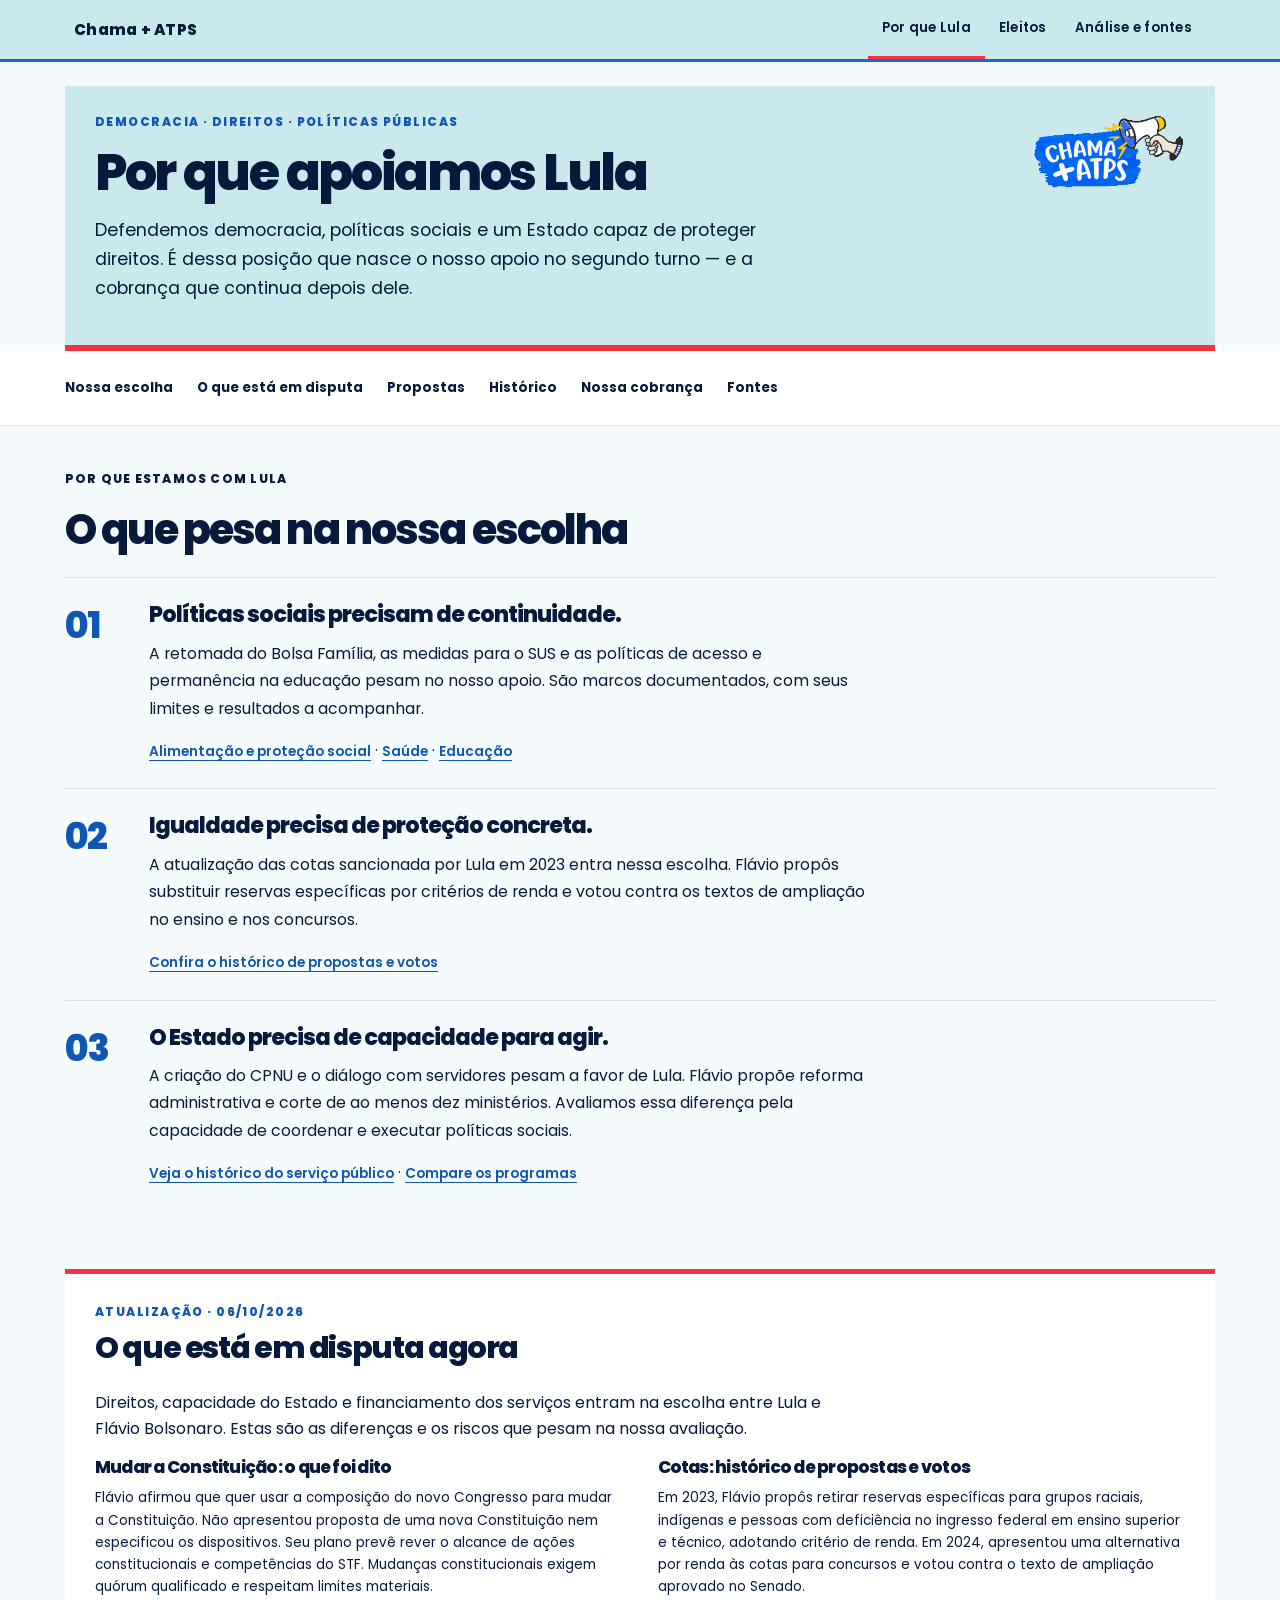
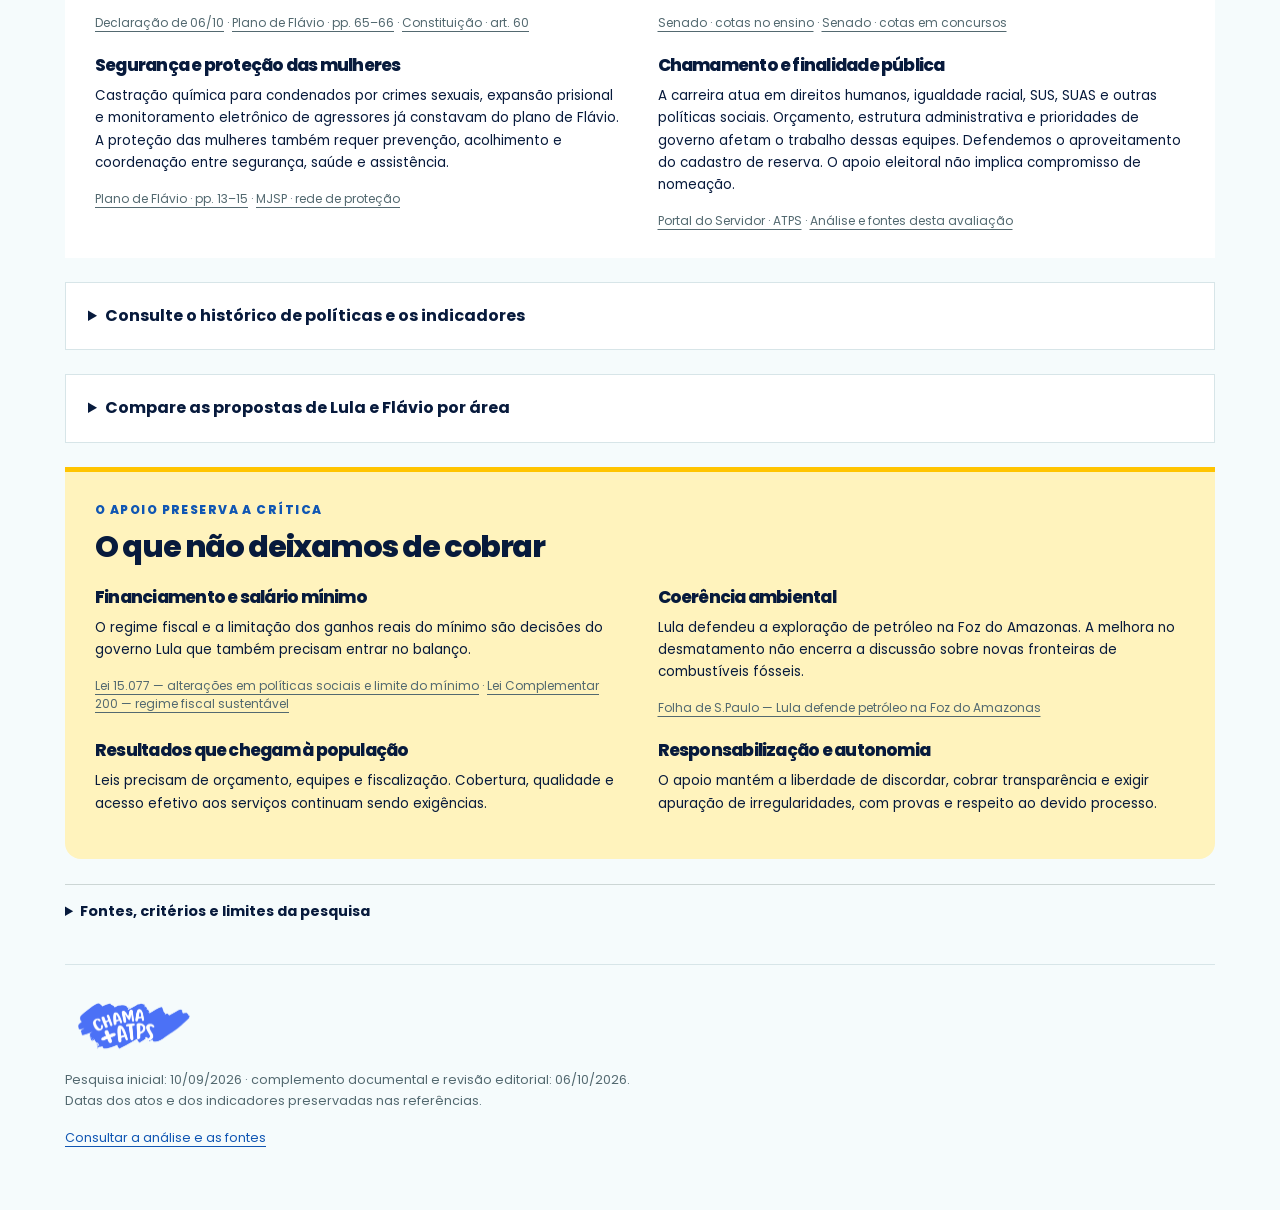
==== commit cb0cf265: "Reorganiza fundamentos, atualiza rodapés e retira chamada antecipada de CF3/500" ====
--- a/apoio-lula/index.html
+++ b/apoio-lula/index.html
@@ -47,11 +47,11 @@
 <article><span class="reason-number">01</span><div><h3>Políticas sociais precisam de continuidade.</h3><p>A retomada do Bolsa Família, as medidas para o SUS e as políticas de acesso e permanência na educação pesam no nosso apoio. São marcos documentados, com seus limites e resultados a acompanhar.</p><a href="#fome">Alimentação e proteção social</a> · <a href="#saude">Saúde</a> · <a href="#educacao">Educação</a></div></article>
 <article><span class="reason-number">02</span><div><h3>Igualdade precisa de proteção concreta.</h3><p>A atualização das cotas sancionada por Lula em 2023 entra nessa escolha. Flávio propôs substituir reservas específicas por critérios de renda e votou contra os textos de ampliação no ensino e nos concursos.</p><a href="#segundo-turno">Confira o histórico de propostas e votos</a></div></article>
 <article><span class="reason-number">03</span><div><h3>O Estado precisa de capacidade para agir.</h3><p>A criação do CPNU e o diálogo com servidores pesam a favor de Lula. Flávio propõe reforma administrativa e corte de ao menos dez ministérios. Avaliamos essa diferença pela capacidade de coordenar e executar políticas sociais.</p><a href="#estado">Veja o histórico do serviço público</a> · <a href="#propostas">Compare os programas</a></div></article>
-</section><section class="critica" id="segundo-turno"><div class="eyebrow">Atualização · 06/10/2026</div><h2>O que está em disputa agora</h2><p>Direitos, capacidade do Estado e financiamento dos serviços entram na escolha entre Lula e Flávio Bolsonaro. Estas são as diferenças e os riscos que pesam na nossa avaliação.</p><div class="critical-grid"><div><h3>Mudar a Constituição: o que foi dito</h3><p>Flávio afirmou que quer usar a composição do novo Congresso para mudar a Constituição. Não apresentou proposta de uma nova Constituição nem especificou os dispositivos. Seu plano prevê rever o alcance de ações constitucionais e competências do STF. Mudanças constitucionais exigem quórum qualificado e respeitam limites materiais.</p><span class="refs"><a href="https://www.cnnbrasil.com.br/eleicoes/flavio-diz-que-usara-maioria-no-congresso-para-mudar-constituicao/" rel="noopener noreferrer" target="_blank">Declaração de 06/10</a> · <a href="https://www.tse.jus.br/eleicoes/eleicoes-2026-content/arquivos/proposta-pl" rel="noopener noreferrer" target="_blank">Plano de Flávio · pp. 65–66</a> · <a href="https://www2.camara.leg.br/legin/fed/consti/1988/constituicao-1988-5-outubro-1988-322142-normaatualizada-pl.html" rel="noopener noreferrer" target="_blank">Constituição · art. 60</a></span></div><div><h3>Cotas: histórico de propostas e votos</h3><p>Em 2023, Flávio propôs retirar reservas específicas para grupos raciais, indígenas e pessoas com deficiência no ingresso federal em ensino superior e técnico, adotando critério de renda. Em 2024, apresentou uma alternativa por renda às cotas para concursos e votou contra o texto de ampliação aprovado no Senado.</p><span class="refs"><a href="https://www12.senado.leg.br/noticias/materias/2023/10/24/senado-aprova-atualizacao-da-lei-de-cotas" rel="noopener noreferrer" target="_blank">Senado · cotas no ensino</a> · <a href="https://www25.senado.leg.br/web/atividade/materias/-/materia/148596" rel="noopener noreferrer" target="_blank">Senado · cotas em concursos</a></span></div><div><h3>Segurança e proteção das mulheres</h3><p>Castração química para condenados por crimes sexuais, expansão prisional e monitoramento eletrônico de agressores já constavam do plano de Flávio. A proteção das mulheres também requer prevenção, acolhimento e coordenação entre segurança, saúde e assistência.</p><span class="refs"><a href="https://www.tse.jus.br/eleicoes/eleicoes-2026-content/arquivos/proposta-pl" rel="noopener noreferrer" target="_blank">Plano de Flávio · pp. 13–15</a> · <a href="https://www.gov.br/mj/pt-br/assuntos/sua-seguranca/seguranca-publica/operacoes-integradas/cgoi/centro-integrado-mulher-segura/conheca-a-iniciativa/" rel="noopener noreferrer" target="_blank">MJSP · rede de proteção</a></span></div><div><h3>Chamamento e finalidade pública</h3><p>A carreira atua em direitos humanos, igualdade racial, SUS, SUAS e outras políticas sociais. Um governo pode decidir quantos profissionais chamar e em que áreas empregá-los. Nossa avaliação é que reforma administrativa, ajuste fiscal e oposição documentada a ações afirmativas elevam o risco para um CF3 amplo e para a continuidade de algumas políticas. Isso é cenário, não promessa ou resultado.</p><span class="refs"><a href="https://www.gov.br/servidor/pt-br/acesso-a-informacao/servidor/carreiras/atps/analista_tecnico_de_politicas_sociais" rel="noopener noreferrer" target="_blank">Portal do Servidor · ATPS</a> · <a href="../fundamentos/#segundo-turno">Fundamentos e limites da projeção</a></span></div></div></section><details class="campaign-archive" id="arquivo-historico"><summary>Consulte o histórico de políticas e os indicadores</summary><section id="historicos"><div class="reading"><span><strong>Histórico:</strong> decisões e resultados documentados.</span><span><strong>Proposta:</strong> compromisso ainda a realizar.</span><span><strong>Apoio:</strong> a avaliação que defendemos.</span></div><h2 class="section-label">O que pesa na nossa escolha</h2><p class="scope">Jair Bolsonaro: 2019–2022. Lula: medidas desde 2023 e marcos anteriores com suas datas. As leis envolvem Congresso e sanção; os resultados nacionais dependem de muitos agentes.</p><article class="compare-row" id="democracia"><div class="row-title"><span class="num">01</span><div><h2>Democracia e participação</h2><p>Instituições confiáveis e sociedade com voz.</p></div></div><div class="history"><div><h3>Governo Jair Bolsonaro · histórico</h3><p>Decreto de 2019 restringiu colegiados abrangidos. Em 2023, o TSE reconheceu abuso de poder de Jair na reunião com embaixadores de 2022.</p><span class="refs"><a href="https://www.planalto.gov.br/ccivil_03/_ato2019-2022/2019/decreto/d9759.htm" rel="noopener noreferrer" target="_blank">Decreto 9.759 — colegiados federais</a> · <a href="https://www.tse.jus.br/comunicacao/noticias/2023/Junho/por-maioria-de-votos-tse-declara-bolsonaro-inelegivel-por-8-anos" rel="noopener noreferrer" target="_blank">TSE — julgamento sobre a reunião com embaixadores</a></span></div><div><h3>Governos Lula · histórico</h3><p>Intervenção temporária na segurança do DF em 8 de janeiro de 2023; instituição do Sistema de Participação Social.</p><span class="refs"><a href="https://www.planalto.gov.br/ccivil_03/_ato2023-2026/2023/decreto/d11377.htm" rel="noopener noreferrer" target="_blank">Decreto 11.377 — intervenção na segurança pública do DF</a> · <a href="https://www.planalto.gov.br/ccivil_03/_ato2023-2026/2023/decreto/d11407.htm" rel="noopener noreferrer" target="_blank">Decreto 11.407 — Sistema de Participação Social</a></span></div></div><p class="choice">Damos peso à participação social e à preservação das instituições democráticas.</p><details><summary>Contexto e limites desta comparação</summary><p>A decisão eleitoral citada é sobre Jair. A avaliação de Flávio exige seus próprios atos e propostas. Nenhum governante responde sozinho pela democracia.</p></details></article><article class="compare-row" id="fome"><div class="row-title"><span class="num">02</span><div><h2>Alimentação e proteção social</h2><p>Proteção contínua, acesso e renda.</p></div></div><div class="history"><div><h3>Governo Jair Bolsonaro · histórico</h3><p>Auxílio Emergencial em 2020; Auxílio Brasil em 2021. Em 2022, complemento até R$ 400 e adicional de R$ 200 entre agosto e dezembro.</p><span class="refs"><a href="https://www.planalto.gov.br/ccivil_03/_ato2019-2022/2020/lei/l13982.htm" rel="noopener noreferrer" target="_blank">Lei 13.982 — Auxílio Emergencial</a> · <a href="https://www.planalto.gov.br/ccivil_03/_ato2019-2022/2021/lei/l14284.htm" rel="noopener noreferrer" target="_blank">Lei 14.284 — Auxílio Brasil e Alimenta Brasil</a> · <a href="https://www.planalto.gov.br/ccivil_03/_ato2019-2022/2022/lei/l14342.htm" rel="noopener noreferrer" target="_blank">Lei 14.342 — benefício extraordinário do Auxílio Brasil</a> · <a href="https://www.planalto.gov.br/ccivil_03/constituicao/emendas/emc/emc123.htm" rel="noopener noreferrer" target="_blank">EC 123 — ampliação temporária de benefícios</a></span></div><div><h3>Governos Lula · histórico</h3><p>O Bolsa Família foi retomado com piso de R$ 600 e adicionais por composição familiar; nova base legal para PAA e Cozinha Solidária.</p><span class="refs"><a href="https://www.planalto.gov.br/ccivil_03/_ato2023-2026/2023/lei/l14601.htm" rel="noopener noreferrer" target="_blank">Lei 14.601 — Bolsa Família</a> · <a href="https://www.planalto.gov.br/ccivil_03/_ato2023-2026/2023/lei/l14628.htm" rel="noopener noreferrer" target="_blank">Lei 14.628 — aquisição de alimentos e cozinhas solidárias</a></span></div></div><p class="choice">Apoiamos a combinação de transferência de renda, alimentação e políticas de redução das desigualdades.</p><details><summary>Contexto e limites desta comparação</summary><p>O período Bolsonaro incluiu proteção emergencial e melhora da pobreza em 2022. O resultado da FAO usa médias trienais; não significa fome eliminada.</p></details></article><article class="compare-row" id="trabalho"><div class="row-title"><span class="num">03</span><div><h2>Trabalho, renda e tributação</h2><p>Renda protegida e distribuição dos encargos.</p></div></div><div class="history"><div><h3>Governo Jair Bolsonaro · histórico</h3><p>A reforma da Previdência de 2019 mudou requisitos e cálculos de aposentadoria, com regras de transição e exceções.</p><span class="refs"><a href="https://www.planalto.gov.br/ccivil_03/constituicao/emendas/emc/emc103.htm" rel="noopener noreferrer" target="_blank">EC 103 — reforma da Previdência</a></span></div><div><h3>Governos Lula · histórico</h3><p>Retomada da valorização do mínimo e redução do IR mensal até zerá-lo para rendimentos tributáveis de até R$ 5 mil, desde janeiro de 2026.</p><span class="refs"><a href="https://www.planalto.gov.br/ccivil_03/_ato2023-2026/2023/lei/l14663.htm" rel="noopener noreferrer" target="_blank">Lei 14.663 — política de valorização do salário mínimo</a> · <a href="https://www.planalto.gov.br/ccivil_03/_ato2023-2026/2025/lei/l15270.htm" rel="noopener noreferrer" target="_blank">Lei 15.270 — redução do IR e tributação de altas rendas</a></span></div></div><p class="choice">Valorizamos a proteção da renda e uma distribuição mais progressiva dos tributos.</p><details><summary>Contexto e limites desta comparação</summary><p>Lula também limitou os ganhos reais do mínimo para 2025–2030. Não houve nesta pesquisa estimativa do impacto líquido de todas as mudanças tributárias e previdenciárias.</p><span class="refs"><a href="https://www.planalto.gov.br/ccivil_03/_ato2023-2026/2024/lei/l15077.htm" rel="noopener noreferrer" target="_blank">Lei 15.077 — alterações em políticas sociais e limite do mínimo</a> · <a href="https://www.planalto.gov.br/ccivil_03/leis/lcp/lcp200.htm" rel="noopener noreferrer" target="_blank">Lei Complementar 200 — regime fiscal sustentável</a></span></details></article><article class="compare-row" id="saude"><div class="row-title"><span class="num">04</span><div><h2>Saúde e responsabilidade pública</h2><p>Cuidado pelo SUS e decisões baseadas em evidências.</p></div></div><div class="history"><div><h3>Governo Jair Bolsonaro · histórico</h3><p>A LC 173 previu apoio financeiro aos entes. Na CPI, o representante da Pfizer relatou ofertas sem resposta em 2020 e contrato em março de 2021.</p><span class="refs"><a href="https://www.planalto.gov.br/ccivil_03/leis/lcp/lcp173.htm" rel="noopener noreferrer" target="_blank">LC 173 — enfrentamento federativo à Covid-19</a> · <a href="https://www12.senado.leg.br/noticias/videos/2021/05/representante-da-pfizer-diz-que-ofertas-de-vacina-ao-governo-brasileiro-previam-entregas-em-2020" rel="noopener noreferrer" target="_blank">Senado — depoimento de Carlos Murillo na CPI</a></span></div><div><h3>Governos Lula · histórico</h3><p>Saúde bucal incorporada expressamente à legislação do SUS; novos incentivos e formação no Mais Médicos, em 2023.</p><span class="refs"><a href="https://www.planalto.gov.br/ccivil_03/_ato2023-2026/2023/lei/l14572.htm" rel="noopener noreferrer" target="_blank">Lei 14.572 — Política Nacional de Saúde Bucal</a> · <a href="https://www.planalto.gov.br/ccivil_03/_ato2023-2026/2023/lei/l14621.htm" rel="noopener noreferrer" target="_blank">Lei 14.621 — mudanças no Mais Médicos</a></span></div></div><p class="choice">Apoiamos o fortalecimento da capacidade pública de cuidado e exigimos responsabilidade na gestão sanitária.</p><details><summary>Contexto e limites desta comparação</summary><p>A pandemia foi um choque excepcional. O depoimento é atribuído ao depoente; não quantifica mortes evitáveis. Leis recentes não comprovam que filas foram resolvidas.</p></details></article><article class="compare-row" id="educacao"><div class="row-title"><span class="num">05</span><div><h2>Educação e permanência</h2><p>Entrar, aprender e concluir.</p></div></div><div class="history"><div><h3>Governo Jair Bolsonaro · histórico</h3><p>Fundeb permanente aprovado pelo Congresso em 2020; regulamentação sancionada por Bolsonaro. Programa federal cívico-militar criado em 2019.</p><span class="refs"><a href="https://www.planalto.gov.br/ccivil_03/constituicao/emendas/emc/emc108.htm" rel="noopener noreferrer" target="_blank">EC 108 — Fundeb permanente</a> · <a href="https://www.planalto.gov.br/ccivil_03/_ato2019-2022/2020/lei/l14113.htm" rel="noopener noreferrer" target="_blank">Lei 14.113 — regulamentação do Fundeb</a> · <a href="https://www.planalto.gov.br/ccivil_03/_ato2019-2022/2019/decreto/d10004.htm" rel="noopener noreferrer" target="_blank">Decreto 10.004 — escolas cívico-militares</a></span></div><div><h3>Governos Lula · histórico</h3><p>Prouni (2005), Institutos Federais (2008), atualização das cotas (2023) e base legal do Pé-de-Meia (2024).</p><span class="refs"><a href="https://www.planalto.gov.br/ccivil_03/_ato2004-2006/2005/lei/l11096.htm" rel="noopener noreferrer" target="_blank">Lei 11.096 — Programa Universidade para Todos</a> · <a href="https://www.planalto.gov.br/ccivil_03/_ato2007-2010/2008/lei/l11892.htm" rel="noopener noreferrer" target="_blank">Lei 11.892 — Rede Federal e Institutos Federais</a> · <a href="https://www.planalto.gov.br/ccivil_03/_ato2023-2026/2023/lei/l14723.htm" rel="noopener noreferrer" target="_blank">Lei 14.723 — atualização da política de cotas</a> · <a href="https://www.planalto.gov.br/ccivil_03/_ato2023-2026/2024/lei/l14818.htm" rel="noopener noreferrer" target="_blank">Lei 14.818 — incentivo à permanência no ensino médio</a></span></div></div><p class="choice">Pesam no apoio a expansão do acesso, a oferta pública e as condições de permanência estudantil.</p><details><summary>Contexto e limites desta comparação</summary><p>O Fundeb de 2020 é um avanço que deve ser reconhecido. Não foi criação exclusiva de Bolsonaro. Leis e matrículas, sozinhas, não medem qualidade da aprendizagem.</p></details></article><article class="compare-row" id="estado"><div class="row-title"><span class="num">06</span><div><h2>Estado e serviços públicos</h2><p>Capacidade de entregar direitos.</p></div></div><div class="history"><div><h3>Governo Jair Bolsonaro · histórico</h3><p>PEC 32 de reforma administrativa enviada em 2020; lei de desestatização da Eletrobras em 2021; restrições temporárias de pessoal na pandemia.</p><span class="refs"><a href="https://www.camara.leg.br/proposicoesWeb/fichadetramitacao?idProposicao=2262083" rel="noopener noreferrer" target="_blank">Câmara — PEC 32/2020</a> · <a href="https://www.planalto.gov.br/ccivil_03/_ato2019-2022/2021/lei/l14182.htm" rel="noopener noreferrer" target="_blank">Lei 14.182 — desestatização da Eletrobras</a> · <a href="https://www.planalto.gov.br/ccivil_03/leis/lcp/lcp173.htm" rel="noopener noreferrer" target="_blank">LC 173 — enfrentamento federativo à Covid-19</a></span></div><div><h3>Governos Lula · histórico</h3><p>CNU instituído em 2023 para seleção conjunta de servidores. A expansão de despesas permanece sujeita ao regime fiscal aprovado no mesmo ano.</p><span class="refs"><a href="https://www.planalto.gov.br/ccivil_03/_ato2023-2026/2023/decreto/d11722.htm" rel="noopener noreferrer" target="_blank">Decreto 11.722 — Concurso Público Nacional Unificado</a> · <a href="https://www.planalto.gov.br/ccivil_03/leis/lcp/lcp200.htm" rel="noopener noreferrer" target="_blank">Lei Complementar 200 — regime fiscal sustentável</a></span></div></div><p class="choice">Defendemos capacidade técnica, continuidade dos serviços e controle público sobre as prioridades do Estado.</p><details><summary>Contexto e limites desta comparação</summary><p>A PEC 32 é proposta, não lei promulgada. Restrições da pandemia tinham exceções. CPNU não garante nomeação de todo cadastro de reserva.</p></details></article><article class="compare-row" id="direitos"><div class="row-title"><span class="num">07</span><div><h2>Igualdade e proteção</h2><p>Direitos com instrumentos concretos.</p></div></div><div class="history"><div><h3>Governo Jair Bolsonaro · histórico</h3><p>Lei de 2021 instituiu o Sinal Vermelho e tipificou a violência psicológica contra a mulher.</p><span class="refs"><a href="https://www.planalto.gov.br/ccivil_03/_ato2019-2022/2021/lei/l14188.htm" rel="noopener noreferrer" target="_blank">Lei 14.188 — proteção contra violência doméstica</a></span></div><div><h3>Governos Lula · histórico</h3><p>Lei Maria da Penha sancionada em 2006; Lei de Igualdade Salarial e atualização das cotas em 2023.</p><span class="refs"><a href="https://www.planalto.gov.br/ccivil_03/_ato2004-2006/2006/lei/l11340.htm" rel="noopener noreferrer" target="_blank">Lei 11.340 — Lei Maria da Penha</a> · <a href="https://www.planalto.gov.br/ccivil_03/_ato2023-2026/2023/lei/l14611.htm" rel="noopener noreferrer" target="_blank">Lei 14.611 — igualdade salarial entre mulheres e homens</a> · <a href="https://www.planalto.gov.br/ccivil_03/_ato2023-2026/2023/lei/l14723.htm" rel="noopener noreferrer" target="_blank">Lei 14.723 — atualização da política de cotas</a></span></div></div><p class="choice">Apoiamos políticas que enfrentam desigualdades e ampliam proteção, acesso e fiscalização.</p><details><summary>Contexto e limites desta comparação</summary><p>Há marcos protetivos nos dois períodos. O balanço não autoriza afirmar que discriminação ou violência foram superadas, nem cobre integralmente todos os direitos.</p></details></article><article class="compare-row" id="ambiente"><div class="row-title"><span class="num">08</span><div><h2>Meio ambiente e clima</h2><p>Proteger e exigir coerência.</p></div></div><div class="history"><div><h3>Governo Jair Bolsonaro · histórico</h3><p>Na Amazônia Legal, o Prodes aumentou de 2019 a 2021 e recuou em 2022. A série completa está no gráfico abaixo.</p><span class="refs"><a href="https://www.gov.br/inpe/pt-br/assuntos/ultimas-noticias/2024_0628_ppcdam-interministerial.pdf" rel="noopener noreferrer" target="_blank">INPE — Dinâmica atual do desmatamento no Brasil</a></span></div><div><h3>Governos Lula · histórico</h3><p>PPCDAm restabelecido em 2023; o Prodes caiu nos anos apresentados de 2023 a 2025.</p><span class="refs"><a href="https://www.planalto.gov.br/ccivil_03/_ato2023-2026/2023/decreto/d11367.htm" rel="noopener noreferrer" target="_blank">Decreto 11.367 — retomada do PPCDAm</a> · <a href="https://www.gov.br/inpe/pt-br/assuntos/ultimas-noticias/2024_0628_ppcdam-interministerial.pdf" rel="noopener noreferrer" target="_blank">INPE — Dinâmica atual do desmatamento no Brasil</a> · <a href="https://www.gov.br/inpe/pt-br/assuntos/ultimas-noticias/sistema-do-inpe-aponta-5-731-km2-de-desmatamento-na-amazonia-em-2025" rel="noopener noreferrer" target="_blank">INPE — taxa consolidada do Prodes 2025</a></span></div></div><p class="choice">Pesam no apoio a retomada dos instrumentos ambientais e a melhora observada no desmatamento.</p><details><summary>Contexto e limites desta comparação</summary><p>O calendário Prodes atravessa mandatos. Lula defende petróleo na Foz do Amazonas; o Cerrado subiu em 2023. A trajetória ambiental inclui essas tensões.</p><span class="refs"><a href="https://www1.folha.uol.com.br/ambiente/2026/08/lula-promete-protecao-ambiental-ao-defender-petroleo-na-foz-do-amazonas.shtml" rel="noopener noreferrer" target="_blank">Folha de S.Paulo — Lula defende petróleo na Foz do Amazonas</a> · <a href="https://www.gov.br/inpe/pt-br/assuntos/ultimas-noticias/2024_0628_ppcdam-interministerial.pdf" rel="noopener noreferrer" target="_blank">INPE — Dinâmica atual do desmatamento no Brasil</a></span></details></article></section><section class="outcomes" id="resultados"><div class="eyebrow">Mesmas séries · períodos identificados</div><h2>Os números, com o caminho até aqui</h2><p class="outcomes-intro">Indicadores observados, sem atribuição exclusiva a um presidente. As escalas começam em zero. A pandemia afetou fortemente o período 2020–2021.</p><div class="series"><div class="series-panel"><h3>Pobreza monetária · % da população</h3><div class="period">2019–2022 · período que inclui o governo Bolsonaro</div><div class="sbar"><span>2019</span><div class="track"><span style="width:81.5000%;background:#60747e"></span></div><b>32,6%</b></div><div class="sbar"><span>2020</span><div class="track"><span style="width:77.7500%;background:#60747e"></span></div><b>31,1%</b></div><div class="sbar"><span>2021</span><div class="track"><span style="width:92.0000%;background:#60747e"></span></div><b>36,8%</b></div><div class="sbar"><span>2022</span><div class="track"><span style="width:79.0000%;background:#60747e"></span></div><b>31,6%</b></div><div class="period">2023 em diante · período que inclui o governo Lula</div><div class="sbar"><span>2023</span><div class="track"><span style="width:68.2500%;background:#3e7867"></span></div><b>27,3%</b></div><div class="sbar"><span>2024</span><div class="track"><span style="width:57.7500%;background:#3e7867"></span></div><b>23,1%</b></div><p class="plot-foot">Escala comum de 0 a 40%. Série da SIS/IBGE reproduzida pela CNN. A pobreza piorou em 2021 e caiu em 2022–2024; a pandemia e a recuperação fazem parte da leitura.</p><span class="refs"><a href="https://www.cnnbrasil.com.br/economia/money/macroeconomia/populacao-em-extrema-pobreza-cai-para-35-em-2024-diz-ibge/" rel="noopener noreferrer" target="_blank">CNN Brasil — pobreza e extrema pobreza na SIS/IBGE</a></span></div><div class="series-panel"><h3>Desmatamento · Amazônia Legal · km²</h3><div class="period">2019–2022 · período que inclui o governo Bolsonaro</div><div class="sbar"><span>2019</span><div class="track"><span style="width:72.3500%;background:#60747e"></span></div><b>10.129</b></div><div class="sbar"><span>2020</span><div class="track"><span style="width:77.5071%;background:#60747e"></span></div><b>10.851</b></div><div class="sbar"><span>2021</span><div class="track"><span style="width:93.1286%;background:#60747e"></span></div><b>13.038</b></div><div class="sbar"><span>2022</span><div class="track"><span style="width:82.8143%;background:#60747e"></span></div><b>11.594</b></div><div class="period">2023 em diante · período que inclui o governo Lula</div><div class="sbar"><span>2023</span><div class="track"><span style="width:64.7429%;background:#3e7867"></span></div><b>9.064</b></div><div class="sbar"><span>2024</span><div class="track"><span style="width:46.5571%;background:#3e7867"></span></div><b>6.518</b></div><div class="sbar"><span>2025</span><div class="track"><span style="width:40.9357%;background:#3e7867"></span></div><b>5.731</b></div><p class="plot-foot">Escala comum de 0 a 14 mil km². Ano Prodes: agosto–julho; 2019 e 2023 atravessam mandatos. Dados 2019–2023 da apresentação de 2024 e 2024–2025 da divulgação consolidada de 2026.</p><span class="refs"><a href="https://www.gov.br/inpe/pt-br/assuntos/ultimas-noticias/2024_0628_ppcdam-interministerial.pdf" rel="noopener noreferrer" target="_blank">INPE — Dinâmica atual do desmatamento no Brasil</a> · <a href="https://www.gov.br/inpe/pt-br/assuntos/ultimas-noticias/sistema-do-inpe-aponta-5-731-km2-de-desmatamento-na-amazonia-em-2025" rel="noopener noreferrer" target="_blank">INPE — taxa consolidada do Prodes 2025</a></span></div></div><div class="two-stats"><div><span class="big">Fora do Mapa da Fome</span><p>FAO: subalimentação abaixo de 2,5% em 2022–2024. A atualização de 2026 foi consultada na Agência Brasil, que informa manutenção do resultado em 2023–2025.</p><span class="refs"><a href="https://www.fao.org/brasil/noticias/detail-events/en/c/1741586/" rel="noopener noreferrer" target="_blank">FAO — Brasil voltou a sair do Mapa da Fome</a> · <a href="https://agenciabrasil.ebc.com.br/direitos-humanos/noticia/2026-07/brasil-continua-fora-do-mapa-da-fome-aponta-relatorio-da-onu" rel="noopener noreferrer" target="_blank">Agência Brasil — Brasil continua fora do Mapa da Fome</a></span><p><strong>O limite:</strong> a classificação não significa fome eliminada.</p></div><div><span class="big">5,8% → 5,3%</span><p>Desocupação em maio–julho de 2025 e 2026, respectivamente, segundo a PNAD/IBGE noticiada pelo UOL.</p><span class="refs"><a href="https://economia.uol.com.br/noticias/redacao/2026/08/27/desemprego---julho-2026.ghtm" rel="noopener noreferrer" target="_blank">UOL — desocupação no trimestre até julho de 2026</a></span><p><strong>O limite:</strong> é uma atualização recente, não uma comparação direta com o governo Bolsonaro.</p></div></div></section></details><details class="campaign-archive"><summary>Compare as propostas de Lula e Flávio por área</summary><section class="program-grid" id="propostas"><div class="eyebrow">A próxima escolha · promessas lado a lado</div><h2>O que Lula e Flávio propõem para 2026</h2><p class="scope">Síntese temática dos programas apresentados ao TSE. Publicação no tribunal confirma o documento, não a realização ou a viabilidade das propostas.</p><div class="table-scroll"><table class="promise-table"><thead><tr><th>Tema</th><th>Lula · proposta 2026</th><th>Flávio · proposta 2026</th></tr></thead><tbody><tr><td>Democracia</td><td>Ampliar participação social.<small>Programa de Lula · p. 15</small></td><td>Rever competências do STF e ações constitucionais.<small>Programa de Flávio · p. 65–66</small></td></tr><tr><td>Proteção social</td><td>Continuar políticas de proteção.<small>Programa de Lula · p. 18</small></td><td>Manter programas e facilitar retorno após desemprego.<small>Programa de Flávio · p. 42–43</small></td></tr><tr><td>Trabalho</td><td>Reduzir jornada e proteger trabalho em plataformas.<small>Programa de Lula · p. 74–75</small></td><td>Reduzir custos de contratação, declarando preservar direitos.<small>Programa de Flávio · p. 43</small></td></tr><tr><td>Saúde</td><td>Expandir equipes e integrar prontuários.<small>Programa de Lula · p. 34–35</small></td><td>Ampliar atenção familiar, serviços e prontuário digital.<small>Programa de Flávio · p. 26, 37</small></td></tr><tr><td>Educação</td><td>Fortalecer permanência e expandir oferta pública.<small>Programa de Lula · p. 31–33</small></td><td>Ampliar escolas cívico-militares e vouchers onde faltarem vagas.<small>Programa de Flávio · p. 35–36</small></td></tr><tr><td>Estado</td><td>Regulamentar negociação coletiva no setor público.<small>Programa de Lula · p. 76</small></td><td>Cortar ao menos dez ministérios e retomar privatizações.<small>Programa de Flávio · p. 69–70</small></td></tr><tr><td>Direitos</td><td>Ampliar inclusão e enfrentamento das desigualdades.<small>Programa de Lula · p. 23</small></td><td>Expandir creches e cuidados a idosos e pessoas com deficiência.<small>Programa de Flávio · p. 21</small></td></tr><tr><td>Ambiente</td><td>Desmatamento líquido zero em 2030.<small>Programa de Lula · p. 70</small></td><td>Remunerar conservação e agilizar licenciamento.<small>Programa de Flávio · p. 55</small></td></tr></tbody></table></div><span class="refs"><a href="https://dadosabertos.tse.jus.br/dataset/candidatos-2026/resource/433ac1f4-07dc-44a2-bcbe-c87a2073721a" rel="noopener noreferrer" target="_blank">TSE — pacote oficial de propostas presidenciais 2026 (contém os PDFs auditados de Lula e Flávio Bolsonaro)</a> · <a href="https://drive.google.com/file/d/1ruX45Z09uhSPNebIKXBvZ5qLYfPJKNKO/view" rel="noopener noreferrer" target="_blank">Abrir PDF utilizado nesta análise — Lula</a> · <a href="https://drive.google.com/file/d/12qZqODh8K7D4fxEDQ0zt2F8Hby7-0Prv/view" rel="noopener noreferrer" target="_blank">Abrir PDF utilizado nesta análise — Flávio Bolsonaro</a></span><p class="prom-notes">Há convergências em objetivos sociais e de atendimento. As diferenças exigem discutir desenho, financiamento, capacidade dos serviços e controle democrático. Nenhuma proposta nesta tabela é tratada como resultado já entregue.</p></section></details><section class="critica" id="ressalvas"><div class="eyebrow">O apoio preserva a crítica</div><h2>O que não deixamos de cobrar</h2><div class="critical-grid"><div><h3>Financiamento e salário mínimo</h3><p>O regime fiscal e a limitação dos ganhos reais do mínimo são decisões do governo Lula que também precisam entrar no balanço.</p><span class="refs"><a href="https://www.planalto.gov.br/ccivil_03/_ato2023-2026/2024/lei/l15077.htm" rel="noopener noreferrer" target="_blank">Lei 15.077 — alterações em políticas sociais e limite do mínimo</a> · <a href="https://www.planalto.gov.br/ccivil_03/leis/lcp/lcp200.htm" rel="noopener noreferrer" target="_blank">Lei Complementar 200 — regime fiscal sustentável</a></span></div><div><h3>Coerência ambiental</h3><p>Lula defendeu a exploração de petróleo na Foz do Amazonas. A melhora no desmatamento não encerra a discussão sobre novas fronteiras de combustíveis fósseis.</p><span class="refs"><a href="https://www1.folha.uol.com.br/ambiente/2026/08/lula-promete-protecao-ambiental-ao-defender-petroleo-na-foz-do-amazonas.shtml" rel="noopener noreferrer" target="_blank">Folha de S.Paulo — Lula defende petróleo na Foz do Amazonas</a></span></div><div><h3>Resultados que chegam à população</h3><p>Leis precisam de orçamento, equipes e fiscalização. Cobertura, qualidade e acesso efetivo aos serviços continuam sendo exigências.</p></div><div><h3>Responsabilização e autonomia</h3><p>O apoio mantém a liberdade de discordar, cobrar transparência e exigir apuração de irregularidades, com provas e respeito ao devido processo.</p></div></div></section><section class="sources" id="fontes"><details><summary>Fontes, critérios e limites da pesquisa</summary><p class="source-guide">Corte em 10 de setembro de 2026. Registros eleitorais cruzados nos arquivos do TSE gerados às 12:30:20. Os programas foram baixados do pacote oficial BR. Legislação e registros institucionais foram lidos; fontes secundárias estão identificadas. A pesquisa cobre oito temas, sem pretensão de inventariar cada ato de governo. Jair e Flávio são pessoas distintas: não há transferência automática de responsabilidade entre eles.</p><p class="source-guide">Indicadores têm calendários e abrangências diferentes. Os gráficos não estimam efeitos causais de presidentes. A posição é da Comissão do Cadastro Reserva de ATPS do CPNU 1 / #ChamaMaisATPS e não é atribuída às instituições citadas como fonte.</p><ol class="bibliography"><li id="fonte-TSE"><strong>TSE · Base eleitoral</strong> — 10/09/2026. <a href="https://dadosabertos.tse.jus.br/dataset/candidatos-2026" rel="noopener noreferrer" target="_blank">TSE — candidaturas de 2026</a><br/><span>Arquivos nacionais de candidatos e informações complementares; geração em 10/09/2026, 12:30:20. Cruzamento por SQ_CANDIDATO.</span></li><li id="fonte-PROG"><strong>PROG · Documento da candidatura</strong> — 2026. <a href="https://dadosabertos.tse.jus.br/dataset/candidatos-2026/resource/433ac1f4-07dc-44a2-bcbe-c87a2073721a" rel="noopener noreferrer" target="_blank">Planos de governo presidenciais no TSE Dados Abertos — pacote ZIP (contém programa de Lula)</a><br/><span>PDF 2026BR280002542548_01.pdf, 84 páginas, no pacote BR. Leitura dos trechos temáticos indicados; declarações sobre realizações não foram automaticamente aceitas como fatos.</span></li><li id="fonte-FAO25"><strong>FAO25 · Fonte primária</strong> — 13/08/2025. <a href="https://www.fao.org/brasil/noticias/detail-events/en/c/1741586/" rel="noopener noreferrer" target="_blank">FAO — Brasil voltou a sair do Mapa da Fome</a><br/><span>Jorge Meza, representante da FAO no Brasil; comentário institucional sobre o SOFI 2025. Triênio 2022–2024.</span></li><li id="fonte-FAO26"><strong>FAO26 · Fonte secundária</strong> — 22/07/2026. <a href="https://agenciabrasil.ebc.com.br/direitos-humanos/noticia/2026-07/brasil-continua-fora-do-mapa-da-fome-aponta-relatorio-da-onu" rel="noopener noreferrer" target="_blank">Agência Brasil — Brasil continua fora do Mapa da Fome</a><br/><span>Daniella Almeida; reportagem sobre o SOFI 2026. Texto lido; o endereço apresentou instabilidade na reconferência. O relatório primário de 2026 não pôde ser aberto.</span></li><li id="fonte-BF"><strong>BF · Fonte primária</strong> — 19/06/2023. <a href="https://www.planalto.gov.br/ccivil_03/_ato2023-2026/2023/lei/l14601.htm" rel="noopener noreferrer" target="_blank">Lei 14.601 — Bolsa Família</a><br/><span>Especialmente arts. 1º, 7º e 12: desenho dos benefícios e execução federativa.</span></li><li id="fonte-PAA"><strong>PAA · Fonte primária</strong> — 20/07/2023. <a href="https://www.planalto.gov.br/ccivil_03/_ato2023-2026/2023/lei/l14628.htm" rel="noopener noreferrer" target="_blank">Lei 14.628 — aquisição de alimentos e cozinhas solidárias</a><br/><span>Arts. 1º a 4º: acesso à alimentação e compras da agricultura familiar.</span></li><li id="fonte-POB"><strong>POB · Fonte secundária</strong> — 03/12/2025. <a href="https://www.cnnbrasil.com.br/economia/money/macroeconomia/populacao-em-extrema-pobreza-cai-para-35-em-2024-diz-ibge/" rel="noopener noreferrer" target="_blank">CNN Brasil — pobreza e extrema pobreza na SIS/IBGE</a><br/><span>João Nakamura, com informações da Agência Brasil. Texto integral consultado. A notícia original do IBGE retornou erro de acesso.</span></li><li id="fonte-MIN"><strong>MIN · Fonte primária</strong> — 28/08/2023. <a href="https://www.planalto.gov.br/ccivil_03/_ato2023-2026/2023/lei/l14663.htm" rel="noopener noreferrer" target="_blank">Lei 14.663 — política de valorização do salário mínimo</a><br/><span>Art. 3º: reajuste a partir de 2024; inflação e crescimento real do PIB de dois anos antes. Deve ser lida com a Lei 15.077/2024.</span></li><li id="fonte-CAP"><strong>CAP · Fonte primária</strong> — 27/12/2024. <a href="https://www.planalto.gov.br/ccivil_03/_ato2023-2026/2024/lei/l15077.htm" rel="noopener noreferrer" target="_blank">Lei 15.077 — alterações em políticas sociais e limite do mínimo</a><br/><span>Art. 4º remete ao art. 5º da LC 200/2023 para limitar os ganhos reais de 2025 a 2030. Arts. 1º e 2º tratam de exigências cadastrais e suas exceções.</span></li><li id="fonte-FISC"><strong>FISC · Fonte primária</strong> — 30/08/2023. <a href="https://www.planalto.gov.br/ccivil_03/leis/lcp/lcp200.htm" rel="noopener noreferrer" target="_blank">Lei Complementar 200 — regime fiscal sustentável</a><br/><span>Texto consolidado consultado; arts. 3º–6º, incluindo alterações posteriores identificadas no próprio texto. Limites gerais e exceções não equivalem ao orçamento executado de cada programa.</span></li><li id="fonte-IR"><strong>IR · Fonte primária</strong> — 26/11/2025. <a href="https://www.planalto.gov.br/ccivil_03/_ato2023-2026/2025/lei/l15270.htm" rel="noopener noreferrer" target="_blank">Lei 15.270 — redução do IR e tributação de altas rendas</a><br/><span>Art. 2º, que inclui o art. 3º-A na Lei 9.250: redução mensal desde janeiro de 2026. Regras específicas também para o ajuste anual.</span></li><li id="fonte-EMP"><strong>EMP · Fonte secundária</strong> — 27/08/2026. <a href="https://economia.uol.com.br/noticias/redacao/2026/08/27/desemprego---julho-2026.ghtm" rel="noopener noreferrer" target="_blank">UOL — desocupação no trimestre até julho de 2026</a><br/><span>Reportagem sobre a PNAD Contínua/IBGE. Utilizados os períodos e números do corpo da notícia; o parágrafo explicativo final contém referência desatualizada a abril–junho.</span></li><li id="fonte-SUS"><strong>SUS · Fonte primária</strong> — 08/05/2023. <a href="https://www.planalto.gov.br/ccivil_03/_ato2023-2026/2023/lei/l14572.htm" rel="noopener noreferrer" target="_blank">Lei 14.572 — Política Nacional de Saúde Bucal</a><br/><span>Arts. 1º–4º: institucionalização da política e inclusão explícita da saúde bucal na Lei Orgânica da Saúde.</span></li><li id="fonte-MED"><strong>MED · Fonte primária</strong> — 14/07/2023. <a href="https://www.planalto.gov.br/ccivil_03/_ato2023-2026/2023/lei/l14621.htm" rel="noopener noreferrer" target="_blank">Lei 14.621 — mudanças no Mais Médicos</a><br/><span>Arts. 1º–2º: formação, provimento e incentivos; altera o programa instituído pela Lei 12.871/2013.</span></li><li id="fonte-PROUNI"><strong>PROUNI · Fonte primária</strong> — 13/01/2005. <a href="https://www.planalto.gov.br/ccivil_03/_ato2004-2006/2005/lei/l11096.htm" rel="noopener noreferrer" target="_blank">Lei 11.096 — Programa Universidade para Todos</a><br/><span>Art. 1º e indicação de conversão da MP 213/2004. Bolsas em instituições privadas; alterações posteriores estão identificadas na página.</span></li><li id="fonte-IF"><strong>IF · Fonte primária</strong> — 29/12/2008. <a href="https://www.planalto.gov.br/ccivil_03/_ato2007-2010/2008/lei/l11892.htm" rel="noopener noreferrer" target="_blank">Lei 11.892 — Rede Federal e Institutos Federais</a><br/><span>Arts. 1º, 2º e 5º: criação dos IFs mediante integração e transformação de instituições preexistentes.</span></li><li id="fonte-PE"><strong>PE · Fonte primária</strong> — 16/01/2024. <a href="https://www.planalto.gov.br/ccivil_03/_ato2023-2026/2024/lei/l14818.htm" rel="noopener noreferrer" target="_blank">Lei 14.818 — incentivo à permanência no ensino médio</a><br/><span>Base legal do Pé-de-Meia. Arts. 1º–5º: objetivos e requisitos; texto consolidado inclui alterações posteriores.</span></li><li id="fonte-COT"><strong>COT · Fonte primária</strong> — 13/11/2023. <a href="https://www.planalto.gov.br/ccivil_03/_ato2023-2026/2023/lei/l14723.htm" rel="noopener noreferrer" target="_blank">Lei 14.723 — atualização da política de cotas</a><br/><span>Altera a Lei 12.711/2012; inclui quilombolas, concorrência inicial às vagas gerais e prioridade de assistência estudantil.</span></li><li id="fonte-CNU"><strong>CPNU · Fonte primária</strong> — 28/09/2023. <a href="https://www.planalto.gov.br/ccivil_03/_ato2023-2026/2023/decreto/d11722.htm" rel="noopener noreferrer" target="_blank">Decreto 11.722 — Concurso Público Nacional Unificado</a><br/><span>Criação do concurso unificado e objetivos de acesso e seleção. Sua existência não comprova nomeação individual.</span></li><li id="fonte-ATPS"><strong>ATPS · Fonte primária</strong> — 19/11/2009. <a href="https://www.planalto.gov.br/ccivil_03/_ato2007-2010/2009/lei/l12094.htm" rel="noopener noreferrer" target="_blank">Lei 12.094 — carreira de Desenvolvimento de Políticas Sociais</a><br/><span>Arts. 1º–3º: carreira composta por ATPS; o texto original criou 2.400 cargos. Cargos criados não são uma contagem de vagas disponíveis hoje.</span></li><li id="fonte-DEM"><strong>DEM · Fonte primária</strong> — 08/01/2023. <a href="https://www.planalto.gov.br/ccivil_03/_ato2023-2026/2023/decreto/d11377.htm" rel="noopener noreferrer" target="_blank">Decreto 11.377 — intervenção na segurança pública do DF</a><br/><span>Intervenção temporária e limitada à segurança pública distrital, editada no contexto dos ataques de 8 de janeiro.</span></li><li id="fonte-PART"><strong>PART · Fonte primária</strong> — 31/01/2023. <a href="https://www.planalto.gov.br/ccivil_03/_ato2023-2026/2023/decreto/d11407.htm" rel="noopener noreferrer" target="_blank">Decreto 11.407 — Sistema de Participação Social</a><br/><span>Institui o sistema na administração pública federal direta; coordenação das relações com a sociedade civil.</span></li><li id="fonte-MP"><strong>MP · Fonte primária</strong> — 07/08/2006. <a href="https://www.planalto.gov.br/ccivil_03/_ato2004-2006/2006/lei/l11340.htm" rel="noopener noreferrer" target="_blank">Lei 11.340 — Lei Maria da Penha</a><br/><span>Marco de enfrentamento à violência doméstica e familiar contra a mulher. A versão consolidada incorpora normas de diversos governos.</span></li><li id="fonte-IG"><strong>IG · Fonte primária</strong> — 03/07/2023. <a href="https://www.planalto.gov.br/ccivil_03/_ato2023-2026/2023/lei/l14611.htm" rel="noopener noreferrer" target="_blank">Lei 14.611 — igualdade salarial entre mulheres e homens</a><br/><span>Transparência, fiscalização e enfrentamento de desigualdades remuneratórias. A sanção não demonstra igualdade já alcançada.</span></li><li id="fonte-PPC"><strong>PPC · Fonte primária</strong> — 01/01/2023. <a href="https://www.planalto.gov.br/ccivil_03/_ato2023-2026/2023/decreto/d11367.htm" rel="noopener noreferrer" target="_blank">Decreto 11.367 — retomada do PPCDAm</a><br/><span>Arts. 1º–4º: retomada do plano e coordenação interministerial contra o desmatamento.</span></li><li id="fonte-INPE"><strong>INPE · Fonte primária</strong> — 18/08/2026. <a href="https://www.gov.br/inpe/pt-br/assuntos/ultimas-noticias/sistema-do-inpe-aponta-5-731-km2-de-desmatamento-na-amazonia-em-2025" rel="noopener noreferrer" target="_blank">INPE — taxa consolidada do Prodes 2025</a><br/><span>Amazônia Legal; período de 1º/08/2024 a 31/07/2025. Dado consolidado, em lugar da estimativa preliminar.</span></li><li id="fonte-PET"><strong>PET · Fonte secundária</strong> — 17/08/2026. <a href="https://www1.folha.uol.com.br/ambiente/2026/08/lula-promete-protecao-ambiental-ao-defender-petroleo-na-foz-do-amazonas.shtml" rel="noopener noreferrer" target="_blank">Folha de S.Paulo — Lula defende petróleo na Foz do Amazonas</a><br/><span>Aléxia Sousa. Usado somente o registro da defesa pública da exploração e da promessa de cuidado ambiental. A situação posterior das licenças não foi inferida desta notícia.</span></li><li id="fonte-CASA"><strong>CASA · Fonte primária</strong> — 13/07/2023. <a href="https://www.planalto.gov.br/ccivil_03/_ato2023-2026/2023/lei/l14620.htm" rel="noopener noreferrer" target="_blank">Lei 14.620 — Minha Casa, Minha Vida</a><br/><span>Arts. 1º–3º: objetivos e diretrizes habitacionais. Não usada para contar imóveis entregues.</span></li><li id="fonte-FLAVIO"><strong>FLAVIO · Documento da candidatura</strong> — 2026. <a href="https://dadosabertos.tse.jus.br/dataset/candidatos-2026/resource/433ac1f4-07dc-44a2-bcbe-c87a2073721a" rel="noopener noreferrer" target="_blank">Planos de governo presidenciais no TSE Dados Abertos — pacote ZIP (arquivo de Flávio: 2026BR280002551544_01.pdf)</a><br/><span>PDF 2026BR280002551544_01.pdf, 76 páginas, no pacote BR. Páginas temáticas indicadas na comparação. O TSE disponibiliza o documento; não certifica a viabilidade das propostas.</span></li><li id="fonte-AE"><strong>AE · Fonte primária</strong> — 02/04/2020. <a href="https://www.planalto.gov.br/ccivil_03/_ato2019-2022/2020/lei/l13982.htm" rel="noopener noreferrer" target="_blank">Lei 13.982 — Auxílio Emergencial</a><br/><span>Art. 2º: desenho inicial de R$ 600 por três meses, com critérios de elegibilidade. Não confundir com todos os pagamentos e prorrogações posteriores.</span></li><li id="fonte-AB"><strong>AB · Fonte primária</strong> — 29/12/2021. <a href="https://www.planalto.gov.br/ccivil_03/_ato2019-2022/2021/lei/l14284.htm" rel="noopener noreferrer" target="_blank">Lei 14.284 — Auxílio Brasil e Alimenta Brasil</a><br/><span>Instituição dos programas que substituíram Bolsa Família e PAA; dispositivos posteriormente revogados estão assinalados no texto consolidado.</span></li><li id="fonte-AB400"><strong>AB400 · Fonte primária</strong> — 18/05/2022. <a href="https://www.planalto.gov.br/ccivil_03/_ato2019-2022/2022/lei/l14342.htm" rel="noopener noreferrer" target="_blank">Lei 14.342 — benefício extraordinário do Auxílio Brasil</a><br/><span>Arts. 1º–2º: complemento até R$ 400 em caráter continuado, no desenho então vigente. Revogado em 2023.</span></li><li id="fonte-AB200"><strong>AB200 · Fonte primária</strong> — 14/07/2022. <a href="https://www.planalto.gov.br/ccivil_03/constituicao/emendas/emc/emc123.htm" rel="noopener noreferrer" target="_blank">EC 123 — ampliação temporária de benefícios</a><br/><span>Art. 5º, I e § 1º: adicional de R$ 200 no Auxílio Brasil de agosto a dezembro de 2022. Emenda promulgada pelo Congresso.</span></li><li id="fonte-LC173"><strong>LC173 · Fonte primária</strong> — 27/05/2020. <a href="https://www.planalto.gov.br/ccivil_03/leis/lcp/lcp173.htm" rel="noopener noreferrer" target="_blank">LC 173 — enfrentamento federativo à Covid-19</a><br/><span>Art. 5º: previsão de auxílio financeiro de R$ 60 bilhões. Art. 8º: restrições temporárias a despesas com pessoal, concursos e contratações, com exceções; prazo até 31/12/2021.</span></li><li id="fonte-PEC32"><strong>PEC32 · Fonte primária</strong> — 03/09/2020; consulta 10/09/2026. <a href="https://www.camara.leg.br/proposicoesWeb/fichadetramitacao?idProposicao=2262083" rel="noopener noreferrer" target="_blank">Câmara — PEC 32/2020</a><br/><span>Autor: Poder Executivo. Reforma administrativa. Na ficha consultada, pronta para pauta no Plenário. Proposta não equivale a norma promulgada.</span></li><li id="fonte-CONS"><strong>CONS · Fonte primária</strong> — 11/04/2019. <a href="https://www.planalto.gov.br/ccivil_03/_ato2019-2022/2019/decreto/d9759.htm" rel="noopener noreferrer" target="_blank">Decreto 9.759 — colegiados federais</a><br/><span>Estabeleceu extinção e limitações a colegiados abrangidos pelo decreto, com exceções e alterações. Não sustenta a afirmação de que todos os conselhos foram extintos.</span></li><li id="fonte-TSEJ"><strong>TSEJ · Fonte primária</strong> — 30/06/2023. <a href="https://www.tse.jus.br/comunicacao/noticias/2023/Junho/por-maioria-de-votos-tse-declara-bolsonaro-inelegivel-por-8-anos" rel="noopener noreferrer" target="_blank">TSE — julgamento sobre a reunião com embaixadores</a><br/><span>Decisão por 5 a 2: inelegibilidade de Jair Bolsonaro por oito anos a partir das eleições de 2022, por abuso de poder político e uso indevido dos meios de comunicação. Ato analisado: reunião de 18/07/2022.</span></li><li id="fonte-PFIZER"><strong>PFIZER · Registro institucional de depoimento</strong> — 13/05/2021. <a href="https://www12.senado.leg.br/noticias/videos/2021/05/representante-da-pfizer-diz-que-ofertas-de-vacina-ao-governo-brasileiro-previam-entregas-em-2020" rel="noopener noreferrer" target="_blank">Senado — depoimento de Carlos Murillo na CPI</a><br/><span>Texto oficial da TV Senado registra o relato de ofertas sem resposta em 2020 e primeiro contrato em março de 2021. Usado como depoimento atribuído, não como sentença judicial.</span></li><li id="fonte-FUNDEB"><strong>FUNDEB · Fonte primária</strong> — 26/08/2020. <a href="https://www.planalto.gov.br/ccivil_03/constituicao/emendas/emc/emc108.htm" rel="noopener noreferrer" target="_blank">EC 108 — Fundeb permanente</a><br/><span>Art. 212-A e transição no ADCT: complementação federal progressiva até, no mínimo, 23% em 2026. Promulgação pelo Congresso Nacional.</span></li><li id="fonte-FUNREG"><strong>FUNREG · Fonte primária</strong> — 25/12/2020. <a href="https://www.planalto.gov.br/ccivil_03/_ato2019-2022/2020/lei/l14113.htm" rel="noopener noreferrer" target="_blank">Lei 14.113 — regulamentação do Fundeb</a><br/><span>Regulamentação aprovada pelo Congresso e sancionada por Jair Bolsonaro. Não atribuir a ele autoria exclusiva da EC 108.</span></li><li id="fonte-PECIM"><strong>PECIM · Fonte primária</strong> — 05/09/2019. <a href="https://www.planalto.gov.br/ccivil_03/_ato2019-2022/2019/decreto/d10004.htm" rel="noopener noreferrer" target="_blank">Decreto 10.004 — escolas cívico-militares</a><br/><span>Instituição do programa federal, com adesão de entes e escolas; não transformou toda a rede pública nesse modelo.</span></li><li id="fonte-MULHER"><strong>MULHER · Fonte primária</strong> — 28/07/2021. <a href="https://www.planalto.gov.br/ccivil_03/_ato2019-2022/2021/lei/l14188.htm" rel="noopener noreferrer" target="_blank">Lei 14.188 — proteção contra violência doméstica</a><br/><span>Sinal Vermelho e tipificação da violência psicológica contra a mulher; sanção durante o governo Bolsonaro.</span></li><li id="fonte-SERIE"><strong>SERIE · Fonte primária</strong> — 28/06/2024. <a href="https://www.gov.br/inpe/pt-br/assuntos/ultimas-noticias/2024_0628_ppcdam-interministerial.pdf" rel="noopener noreferrer" target="_blank">INPE — Dinâmica atual do desmatamento no Brasil</a><br/><span>Apresentação de Cláudio Almeida, 20 páginas; gráfico da Amazônia Legal na página 5, Cerrado na página 10. Texto extraído pelo serviço de consulta; download local retornou 403. Séries 2019–2023.</span></li><li id="fonte-PREV"><strong>PREV · Fonte primária</strong> — 12/11/2019. <a href="https://www.planalto.gov.br/ccivil_03/constituicao/emendas/emc/emc103.htm" rel="noopener noreferrer" target="_blank">EC 103 — reforma da Previdência</a><br/><span>Regras gerais, transições e exceções. O art. 201, § 7º, I, passou a prever 65 anos para homens e 62 para mulheres, com tempo mínimo de contribuição. Emenda promulgada pelo Congresso.</span></li><li id="fonte-ELETRO"><strong>ELETRO · Fonte primária</strong> — 12/07/2021. <a href="https://www.planalto.gov.br/ccivil_03/_ato2019-2022/2021/lei/l14182.htm" rel="noopener noreferrer" target="_blank">Lei 14.182 — desestatização da Eletrobras</a><br/><span>Art. 1º: marco legal da desestatização. Texto consolidado distingue redação original e modificações posteriores. Não usado para estimar impacto tarifário.</span></li><li id="fonte-POLL"><strong>POLL · Fonte secundária</strong> — 10/09/2026. <a href="https://noticias.uol.com.br/eleicoes/2026/09/10/pesquisa-atlasbloomberg-setembro.ghtm" rel="noopener noreferrer" target="_blank">UOL — pesquisa AtlasIntel/Bloomberg de setembro</a><br/><span>Pesquisa de setembro preservada como fonte histórica. O resultado do primeiro turno está documentado no TSE.</span></li></ol></details></section><footer class="foot"><p>Formulação editorial de apoio, acompanhada de pesquisa documental · corte factual: 10/09/2026.<br/>As fontes documentam fatos, medidas, propostas e declarações; a conclusão política pertence a esta peça.</p><p><a href="../fundamentos/">Ler o dossiê, a matriz de evidências e as lacunas</a></p></footer></div></main><script>let opened=[];window.addEventListener('beforeprint',()=>{opened=Array.from(document.querySelectorAll('details')).map(d=>[d,d.open]);document.querySelectorAll('details').forEach(d=>d.open=true)});window.addEventListener('afterprint',()=>opened.forEach(([d,o])=>d.open=o));</script><script>function openLinkedArchive(){
+</section><section class="critica" id="segundo-turno"><div class="eyebrow">Atualização · 06/10/2026</div><h2>O que está em disputa agora</h2><p>Direitos, capacidade do Estado e financiamento dos serviços entram na escolha entre Lula e Flávio Bolsonaro. Estas são as diferenças e os riscos que pesam na nossa avaliação.</p><div class="critical-grid"><div><h3>Mudar a Constituição: o que foi dito</h3><p>Flávio afirmou que quer usar a composição do novo Congresso para mudar a Constituição. Não apresentou proposta de uma nova Constituição nem especificou os dispositivos. Seu plano prevê rever o alcance de ações constitucionais e competências do STF. Mudanças constitucionais exigem quórum qualificado e respeitam limites materiais.</p><span class="refs"><a href="https://www.cnnbrasil.com.br/eleicoes/flavio-diz-que-usara-maioria-no-congresso-para-mudar-constituicao/" rel="noopener noreferrer" target="_blank">Declaração de 06/10</a> · <a href="https://www.tse.jus.br/eleicoes/eleicoes-2026-content/arquivos/proposta-pl" rel="noopener noreferrer" target="_blank">Plano de Flávio · pp. 65–66</a> · <a href="https://www2.camara.leg.br/legin/fed/consti/1988/constituicao-1988-5-outubro-1988-322142-normaatualizada-pl.html" rel="noopener noreferrer" target="_blank">Constituição · art. 60</a></span></div><div><h3>Cotas: histórico de propostas e votos</h3><p>Em 2023, Flávio propôs retirar reservas específicas para grupos raciais, indígenas e pessoas com deficiência no ingresso federal em ensino superior e técnico, adotando critério de renda. Em 2024, apresentou uma alternativa por renda às cotas para concursos e votou contra o texto de ampliação aprovado no Senado.</p><span class="refs"><a href="https://www12.senado.leg.br/noticias/materias/2023/10/24/senado-aprova-atualizacao-da-lei-de-cotas" rel="noopener noreferrer" target="_blank">Senado · cotas no ensino</a> · <a href="https://www25.senado.leg.br/web/atividade/materias/-/materia/148596" rel="noopener noreferrer" target="_blank">Senado · cotas em concursos</a></span></div><div><h3>Segurança e proteção das mulheres</h3><p>Castração química para condenados por crimes sexuais, expansão prisional e monitoramento eletrônico de agressores já constavam do plano de Flávio. A proteção das mulheres também requer prevenção, acolhimento e coordenação entre segurança, saúde e assistência.</p><span class="refs"><a href="https://www.tse.jus.br/eleicoes/eleicoes-2026-content/arquivos/proposta-pl" rel="noopener noreferrer" target="_blank">Plano de Flávio · pp. 13–15</a> · <a href="https://www.gov.br/mj/pt-br/assuntos/sua-seguranca/seguranca-publica/operacoes-integradas/cgoi/centro-integrado-mulher-segura/conheca-a-iniciativa/" rel="noopener noreferrer" target="_blank">MJSP · rede de proteção</a></span></div><div><h3>Chamamento e finalidade pública</h3><p>A carreira atua em direitos humanos, igualdade racial, SUS, SUAS e outras políticas sociais. Orçamento, estrutura administrativa e prioridades de governo afetam o trabalho dessas equipes. Defendemos o aproveitamento do cadastro de reserva. O apoio eleitoral não implica compromisso de nomeação.</p><span class="refs"><a href="https://www.gov.br/servidor/pt-br/acesso-a-informacao/servidor/carreiras/atps/analista_tecnico_de_politicas_sociais" rel="noopener noreferrer" target="_blank">Portal do Servidor · ATPS</a> · <a href="../fundamentos/#segundo-turno">Análise e fontes desta avaliação</a></span></div></div></section><details class="campaign-archive" id="arquivo-historico"><summary>Consulte o histórico de políticas e os indicadores</summary><section id="historicos"><div class="reading"><span><strong>Histórico:</strong> decisões e resultados documentados.</span><span><strong>Proposta:</strong> compromisso ainda a realizar.</span><span><strong>Apoio:</strong> a avaliação que defendemos.</span></div><h2 class="section-label">O que pesa na nossa escolha</h2><p class="scope">Jair Bolsonaro: 2019–2022. Lula: medidas desde 2023 e marcos anteriores com suas datas. As leis envolvem Congresso e sanção; os resultados nacionais dependem de muitos agentes.</p><article class="compare-row" id="democracia"><div class="row-title"><span class="num">01</span><div><h2>Democracia e participação</h2><p>Instituições confiáveis e sociedade com voz.</p></div></div><div class="history"><div><h3>Governo Jair Bolsonaro · histórico</h3><p>Decreto de 2019 restringiu colegiados abrangidos. Em 2023, o TSE reconheceu abuso de poder de Jair na reunião com embaixadores de 2022.</p><span class="refs"><a href="https://www.planalto.gov.br/ccivil_03/_ato2019-2022/2019/decreto/d9759.htm" rel="noopener noreferrer" target="_blank">Decreto 9.759 — colegiados federais</a> · <a href="https://www.tse.jus.br/comunicacao/noticias/2023/Junho/por-maioria-de-votos-tse-declara-bolsonaro-inelegivel-por-8-anos" rel="noopener noreferrer" target="_blank">TSE — julgamento sobre a reunião com embaixadores</a></span></div><div><h3>Governos Lula · histórico</h3><p>Intervenção temporária na segurança do DF em 8 de janeiro de 2023; instituição do Sistema de Participação Social.</p><span class="refs"><a href="https://www.planalto.gov.br/ccivil_03/_ato2023-2026/2023/decreto/d11377.htm" rel="noopener noreferrer" target="_blank">Decreto 11.377 — intervenção na segurança pública do DF</a> · <a href="https://www.planalto.gov.br/ccivil_03/_ato2023-2026/2023/decreto/d11407.htm" rel="noopener noreferrer" target="_blank">Decreto 11.407 — Sistema de Participação Social</a></span></div></div><p class="choice">Damos peso à participação social e à preservação das instituições democráticas.</p><details><summary>Contexto e limites desta comparação</summary><p>A decisão eleitoral citada é sobre Jair. A avaliação de Flávio exige seus próprios atos e propostas. Nenhum governante responde sozinho pela democracia.</p></details></article><article class="compare-row" id="fome"><div class="row-title"><span class="num">02</span><div><h2>Alimentação e proteção social</h2><p>Proteção contínua, acesso e renda.</p></div></div><div class="history"><div><h3>Governo Jair Bolsonaro · histórico</h3><p>Auxílio Emergencial em 2020; Auxílio Brasil em 2021. Em 2022, complemento até R$ 400 e adicional de R$ 200 entre agosto e dezembro.</p><span class="refs"><a href="https://www.planalto.gov.br/ccivil_03/_ato2019-2022/2020/lei/l13982.htm" rel="noopener noreferrer" target="_blank">Lei 13.982 — Auxílio Emergencial</a> · <a href="https://www.planalto.gov.br/ccivil_03/_ato2019-2022/2021/lei/l14284.htm" rel="noopener noreferrer" target="_blank">Lei 14.284 — Auxílio Brasil e Alimenta Brasil</a> · <a href="https://www.planalto.gov.br/ccivil_03/_ato2019-2022/2022/lei/l14342.htm" rel="noopener noreferrer" target="_blank">Lei 14.342 — benefício extraordinário do Auxílio Brasil</a> · <a href="https://www.planalto.gov.br/ccivil_03/constituicao/emendas/emc/emc123.htm" rel="noopener noreferrer" target="_blank">EC 123 — ampliação temporária de benefícios</a></span></div><div><h3>Governos Lula · histórico</h3><p>O Bolsa Família foi retomado com piso de R$ 600 e adicionais por composição familiar; nova base legal para PAA e Cozinha Solidária.</p><span class="refs"><a href="https://www.planalto.gov.br/ccivil_03/_ato2023-2026/2023/lei/l14601.htm" rel="noopener noreferrer" target="_blank">Lei 14.601 — Bolsa Família</a> · <a href="https://www.planalto.gov.br/ccivil_03/_ato2023-2026/2023/lei/l14628.htm" rel="noopener noreferrer" target="_blank">Lei 14.628 — aquisição de alimentos e cozinhas solidárias</a></span></div></div><p class="choice">Apoiamos a combinação de transferência de renda, alimentação e políticas de redução das desigualdades.</p><details><summary>Contexto e limites desta comparação</summary><p>O período Bolsonaro incluiu proteção emergencial e melhora da pobreza em 2022. O resultado da FAO usa médias trienais; não significa fome eliminada.</p></details></article><article class="compare-row" id="trabalho"><div class="row-title"><span class="num">03</span><div><h2>Trabalho, renda e tributação</h2><p>Renda protegida e distribuição dos encargos.</p></div></div><div class="history"><div><h3>Governo Jair Bolsonaro · histórico</h3><p>A reforma da Previdência de 2019 mudou requisitos e cálculos de aposentadoria, com regras de transição e exceções.</p><span class="refs"><a href="https://www.planalto.gov.br/ccivil_03/constituicao/emendas/emc/emc103.htm" rel="noopener noreferrer" target="_blank">EC 103 — reforma da Previdência</a></span></div><div><h3>Governos Lula · histórico</h3><p>Retomada da valorização do mínimo e redução do IR mensal até zerá-lo para rendimentos tributáveis de até R$ 5 mil, desde janeiro de 2026.</p><span class="refs"><a href="https://www.planalto.gov.br/ccivil_03/_ato2023-2026/2023/lei/l14663.htm" rel="noopener noreferrer" target="_blank">Lei 14.663 — política de valorização do salário mínimo</a> · <a href="https://www.planalto.gov.br/ccivil_03/_ato2023-2026/2025/lei/l15270.htm" rel="noopener noreferrer" target="_blank">Lei 15.270 — redução do IR e tributação de altas rendas</a></span></div></div><p class="choice">Valorizamos a proteção da renda e uma distribuição mais progressiva dos tributos.</p><details><summary>Contexto e limites desta comparação</summary><p>Lula também limitou os ganhos reais do mínimo para 2025–2030. Não houve nesta pesquisa estimativa do impacto líquido de todas as mudanças tributárias e previdenciárias.</p><span class="refs"><a href="https://www.planalto.gov.br/ccivil_03/_ato2023-2026/2024/lei/l15077.htm" rel="noopener noreferrer" target="_blank">Lei 15.077 — alterações em políticas sociais e limite do mínimo</a> · <a href="https://www.planalto.gov.br/ccivil_03/leis/lcp/lcp200.htm" rel="noopener noreferrer" target="_blank">Lei Complementar 200 — regime fiscal sustentável</a></span></details></article><article class="compare-row" id="saude"><div class="row-title"><span class="num">04</span><div><h2>Saúde e responsabilidade pública</h2><p>Cuidado pelo SUS e decisões baseadas em evidências.</p></div></div><div class="history"><div><h3>Governo Jair Bolsonaro · histórico</h3><p>A LC 173 previu apoio financeiro aos entes. Na CPI, o representante da Pfizer relatou ofertas sem resposta em 2020 e contrato em março de 2021.</p><span class="refs"><a href="https://www.planalto.gov.br/ccivil_03/leis/lcp/lcp173.htm" rel="noopener noreferrer" target="_blank">LC 173 — enfrentamento federativo à Covid-19</a> · <a href="https://www12.senado.leg.br/noticias/videos/2021/05/representante-da-pfizer-diz-que-ofertas-de-vacina-ao-governo-brasileiro-previam-entregas-em-2020" rel="noopener noreferrer" target="_blank">Senado — depoimento de Carlos Murillo na CPI</a></span></div><div><h3>Governos Lula · histórico</h3><p>Saúde bucal incorporada expressamente à legislação do SUS; novos incentivos e formação no Mais Médicos, em 2023.</p><span class="refs"><a href="https://www.planalto.gov.br/ccivil_03/_ato2023-2026/2023/lei/l14572.htm" rel="noopener noreferrer" target="_blank">Lei 14.572 — Política Nacional de Saúde Bucal</a> · <a href="https://www.planalto.gov.br/ccivil_03/_ato2023-2026/2023/lei/l14621.htm" rel="noopener noreferrer" target="_blank">Lei 14.621 — mudanças no Mais Médicos</a></span></div></div><p class="choice">Apoiamos o fortalecimento da capacidade pública de cuidado e exigimos responsabilidade na gestão sanitária.</p><details><summary>Contexto e limites desta comparação</summary><p>A pandemia foi um choque excepcional. O depoimento é atribuído ao depoente; não quantifica mortes evitáveis. Leis recentes não comprovam que filas foram resolvidas.</p></details></article><article class="compare-row" id="educacao"><div class="row-title"><span class="num">05</span><div><h2>Educação e permanência</h2><p>Entrar, aprender e concluir.</p></div></div><div class="history"><div><h3>Governo Jair Bolsonaro · histórico</h3><p>Fundeb permanente aprovado pelo Congresso em 2020; regulamentação sancionada por Bolsonaro. Programa federal cívico-militar criado em 2019.</p><span class="refs"><a href="https://www.planalto.gov.br/ccivil_03/constituicao/emendas/emc/emc108.htm" rel="noopener noreferrer" target="_blank">EC 108 — Fundeb permanente</a> · <a href="https://www.planalto.gov.br/ccivil_03/_ato2019-2022/2020/lei/l14113.htm" rel="noopener noreferrer" target="_blank">Lei 14.113 — regulamentação do Fundeb</a> · <a href="https://www.planalto.gov.br/ccivil_03/_ato2019-2022/2019/decreto/d10004.htm" rel="noopener noreferrer" target="_blank">Decreto 10.004 — escolas cívico-militares</a></span></div><div><h3>Governos Lula · histórico</h3><p>Prouni (2005), Institutos Federais (2008), atualização das cotas (2023) e base legal do Pé-de-Meia (2024).</p><span class="refs"><a href="https://www.planalto.gov.br/ccivil_03/_ato2004-2006/2005/lei/l11096.htm" rel="noopener noreferrer" target="_blank">Lei 11.096 — Programa Universidade para Todos</a> · <a href="https://www.planalto.gov.br/ccivil_03/_ato2007-2010/2008/lei/l11892.htm" rel="noopener noreferrer" target="_blank">Lei 11.892 — Rede Federal e Institutos Federais</a> · <a href="https://www.planalto.gov.br/ccivil_03/_ato2023-2026/2023/lei/l14723.htm" rel="noopener noreferrer" target="_blank">Lei 14.723 — atualização da política de cotas</a> · <a href="https://www.planalto.gov.br/ccivil_03/_ato2023-2026/2024/lei/l14818.htm" rel="noopener noreferrer" target="_blank">Lei 14.818 — incentivo à permanência no ensino médio</a></span></div></div><p class="choice">Pesam no apoio a expansão do acesso, a oferta pública e as condições de permanência estudantil.</p><details><summary>Contexto e limites desta comparação</summary><p>O Fundeb de 2020 é um avanço que deve ser reconhecido. Não foi criação exclusiva de Bolsonaro. Leis e matrículas, sozinhas, não medem qualidade da aprendizagem.</p></details></article><article class="compare-row" id="estado"><div class="row-title"><span class="num">06</span><div><h2>Estado e serviços públicos</h2><p>Capacidade de entregar direitos.</p></div></div><div class="history"><div><h3>Governo Jair Bolsonaro · histórico</h3><p>PEC 32 de reforma administrativa enviada em 2020; lei de desestatização da Eletrobras em 2021; restrições temporárias de pessoal na pandemia.</p><span class="refs"><a href="https://www.camara.leg.br/proposicoesWeb/fichadetramitacao?idProposicao=2262083" rel="noopener noreferrer" target="_blank">Câmara — PEC 32/2020</a> · <a href="https://www.planalto.gov.br/ccivil_03/_ato2019-2022/2021/lei/l14182.htm" rel="noopener noreferrer" target="_blank">Lei 14.182 — desestatização da Eletrobras</a> · <a href="https://www.planalto.gov.br/ccivil_03/leis/lcp/lcp173.htm" rel="noopener noreferrer" target="_blank">LC 173 — enfrentamento federativo à Covid-19</a></span></div><div><h3>Governos Lula · histórico</h3><p>CNU instituído em 2023 para seleção conjunta de servidores. A expansão de despesas permanece sujeita ao regime fiscal aprovado no mesmo ano.</p><span class="refs"><a href="https://www.planalto.gov.br/ccivil_03/_ato2023-2026/2023/decreto/d11722.htm" rel="noopener noreferrer" target="_blank">Decreto 11.722 — Concurso Público Nacional Unificado</a> · <a href="https://www.planalto.gov.br/ccivil_03/leis/lcp/lcp200.htm" rel="noopener noreferrer" target="_blank">Lei Complementar 200 — regime fiscal sustentável</a></span></div></div><p class="choice">Defendemos capacidade técnica, continuidade dos serviços e controle público sobre as prioridades do Estado.</p><details><summary>Contexto e limites desta comparação</summary><p>A PEC 32 é proposta, não lei promulgada. Restrições da pandemia tinham exceções. CPNU não garante nomeação de todo cadastro de reserva.</p></details></article><article class="compare-row" id="direitos"><div class="row-title"><span class="num">07</span><div><h2>Igualdade e proteção</h2><p>Direitos com instrumentos concretos.</p></div></div><div class="history"><div><h3>Governo Jair Bolsonaro · histórico</h3><p>Lei de 2021 instituiu o Sinal Vermelho e tipificou a violência psicológica contra a mulher.</p><span class="refs"><a href="https://www.planalto.gov.br/ccivil_03/_ato2019-2022/2021/lei/l14188.htm" rel="noopener noreferrer" target="_blank">Lei 14.188 — proteção contra violência doméstica</a></span></div><div><h3>Governos Lula · histórico</h3><p>Lei Maria da Penha sancionada em 2006; Lei de Igualdade Salarial e atualização das cotas em 2023.</p><span class="refs"><a href="https://www.planalto.gov.br/ccivil_03/_ato2004-2006/2006/lei/l11340.htm" rel="noopener noreferrer" target="_blank">Lei 11.340 — Lei Maria da Penha</a> · <a href="https://www.planalto.gov.br/ccivil_03/_ato2023-2026/2023/lei/l14611.htm" rel="noopener noreferrer" target="_blank">Lei 14.611 — igualdade salarial entre mulheres e homens</a> · <a href="https://www.planalto.gov.br/ccivil_03/_ato2023-2026/2023/lei/l14723.htm" rel="noopener noreferrer" target="_blank">Lei 14.723 — atualização da política de cotas</a></span></div></div><p class="choice">Apoiamos políticas que enfrentam desigualdades e ampliam proteção, acesso e fiscalização.</p><details><summary>Contexto e limites desta comparação</summary><p>Há marcos protetivos nos dois períodos. O balanço não autoriza afirmar que discriminação ou violência foram superadas, nem cobre integralmente todos os direitos.</p></details></article><article class="compare-row" id="ambiente"><div class="row-title"><span class="num">08</span><div><h2>Meio ambiente e clima</h2><p>Proteger e exigir coerência.</p></div></div><div class="history"><div><h3>Governo Jair Bolsonaro · histórico</h3><p>Na Amazônia Legal, o Prodes aumentou de 2019 a 2021 e recuou em 2022. A série completa está no gráfico abaixo.</p><span class="refs"><a href="https://www.gov.br/inpe/pt-br/assuntos/ultimas-noticias/2024_0628_ppcdam-interministerial.pdf" rel="noopener noreferrer" target="_blank">INPE — Dinâmica atual do desmatamento no Brasil</a></span></div><div><h3>Governos Lula · histórico</h3><p>PPCDAm restabelecido em 2023; o Prodes caiu nos anos apresentados de 2023 a 2025.</p><span class="refs"><a href="https://www.planalto.gov.br/ccivil_03/_ato2023-2026/2023/decreto/d11367.htm" rel="noopener noreferrer" target="_blank">Decreto 11.367 — retomada do PPCDAm</a> · <a href="https://www.gov.br/inpe/pt-br/assuntos/ultimas-noticias/2024_0628_ppcdam-interministerial.pdf" rel="noopener noreferrer" target="_blank">INPE — Dinâmica atual do desmatamento no Brasil</a> · <a href="https://www.gov.br/inpe/pt-br/assuntos/ultimas-noticias/sistema-do-inpe-aponta-5-731-km2-de-desmatamento-na-amazonia-em-2025" rel="noopener noreferrer" target="_blank">INPE — taxa consolidada do Prodes 2025</a></span></div></div><p class="choice">Pesam no apoio a retomada dos instrumentos ambientais e a melhora observada no desmatamento.</p><details><summary>Contexto e limites desta comparação</summary><p>O calendário Prodes atravessa mandatos. Lula defende petróleo na Foz do Amazonas; o Cerrado subiu em 2023. A trajetória ambiental inclui essas tensões.</p><span class="refs"><a href="https://www1.folha.uol.com.br/ambiente/2026/08/lula-promete-protecao-ambiental-ao-defender-petroleo-na-foz-do-amazonas.shtml" rel="noopener noreferrer" target="_blank">Folha de S.Paulo — Lula defende petróleo na Foz do Amazonas</a> · <a href="https://www.gov.br/inpe/pt-br/assuntos/ultimas-noticias/2024_0628_ppcdam-interministerial.pdf" rel="noopener noreferrer" target="_blank">INPE — Dinâmica atual do desmatamento no Brasil</a></span></details></article></section><section class="outcomes" id="resultados"><div class="eyebrow">Mesmas séries · períodos identificados</div><h2>Os números, com o caminho até aqui</h2><p class="outcomes-intro">Indicadores observados, sem atribuição exclusiva a um presidente. As escalas começam em zero. A pandemia afetou fortemente o período 2020–2021.</p><div class="series"><div class="series-panel"><h3>Pobreza monetária · % da população</h3><div class="period">2019–2022 · período que inclui o governo Bolsonaro</div><div class="sbar"><span>2019</span><div class="track"><span style="width:81.5000%;background:#60747e"></span></div><b>32,6%</b></div><div class="sbar"><span>2020</span><div class="track"><span style="width:77.7500%;background:#60747e"></span></div><b>31,1%</b></div><div class="sbar"><span>2021</span><div class="track"><span style="width:92.0000%;background:#60747e"></span></div><b>36,8%</b></div><div class="sbar"><span>2022</span><div class="track"><span style="width:79.0000%;background:#60747e"></span></div><b>31,6%</b></div><div class="period">2023 em diante · período que inclui o governo Lula</div><div class="sbar"><span>2023</span><div class="track"><span style="width:68.2500%;background:#3e7867"></span></div><b>27,3%</b></div><div class="sbar"><span>2024</span><div class="track"><span style="width:57.7500%;background:#3e7867"></span></div><b>23,1%</b></div><p class="plot-foot">Escala comum de 0 a 40%. Série da SIS/IBGE reproduzida pela CNN. A pobreza piorou em 2021 e caiu em 2022–2024; a pandemia e a recuperação fazem parte da leitura.</p><span class="refs"><a href="https://www.cnnbrasil.com.br/economia/money/macroeconomia/populacao-em-extrema-pobreza-cai-para-35-em-2024-diz-ibge/" rel="noopener noreferrer" target="_blank">CNN Brasil — pobreza e extrema pobreza na SIS/IBGE</a></span></div><div class="series-panel"><h3>Desmatamento · Amazônia Legal · km²</h3><div class="period">2019–2022 · período que inclui o governo Bolsonaro</div><div class="sbar"><span>2019</span><div class="track"><span style="width:72.3500%;background:#60747e"></span></div><b>10.129</b></div><div class="sbar"><span>2020</span><div class="track"><span style="width:77.5071%;background:#60747e"></span></div><b>10.851</b></div><div class="sbar"><span>2021</span><div class="track"><span style="width:93.1286%;background:#60747e"></span></div><b>13.038</b></div><div class="sbar"><span>2022</span><div class="track"><span style="width:82.8143%;background:#60747e"></span></div><b>11.594</b></div><div class="period">2023 em diante · período que inclui o governo Lula</div><div class="sbar"><span>2023</span><div class="track"><span style="width:64.7429%;background:#3e7867"></span></div><b>9.064</b></div><div class="sbar"><span>2024</span><div class="track"><span style="width:46.5571%;background:#3e7867"></span></div><b>6.518</b></div><div class="sbar"><span>2025</span><div class="track"><span style="width:40.9357%;background:#3e7867"></span></div><b>5.731</b></div><p class="plot-foot">Escala comum de 0 a 14 mil km². Ano Prodes: agosto–julho; 2019 e 2023 atravessam mandatos. Dados 2019–2023 da apresentação de 2024 e 2024–2025 da divulgação consolidada de 2026.</p><span class="refs"><a href="https://www.gov.br/inpe/pt-br/assuntos/ultimas-noticias/2024_0628_ppcdam-interministerial.pdf" rel="noopener noreferrer" target="_blank">INPE — Dinâmica atual do desmatamento no Brasil</a> · <a href="https://www.gov.br/inpe/pt-br/assuntos/ultimas-noticias/sistema-do-inpe-aponta-5-731-km2-de-desmatamento-na-amazonia-em-2025" rel="noopener noreferrer" target="_blank">INPE — taxa consolidada do Prodes 2025</a></span></div></div><div class="two-stats"><div><span class="big">Fora do Mapa da Fome</span><p>FAO: subalimentação abaixo de 2,5% em 2022–2024. A atualização de 2026 foi consultada na Agência Brasil, que informa manutenção do resultado em 2023–2025.</p><span class="refs"><a href="https://www.fao.org/brasil/noticias/detail-events/en/c/1741586/" rel="noopener noreferrer" target="_blank">FAO — Brasil voltou a sair do Mapa da Fome</a> · <a href="https://agenciabrasil.ebc.com.br/direitos-humanos/noticia/2026-07/brasil-continua-fora-do-mapa-da-fome-aponta-relatorio-da-onu" rel="noopener noreferrer" target="_blank">Agência Brasil — Brasil continua fora do Mapa da Fome</a></span><p><strong>O limite:</strong> a classificação não significa fome eliminada.</p></div><div><span class="big">5,8% → 5,3%</span><p>Desocupação em maio–julho de 2025 e 2026, respectivamente, segundo a PNAD/IBGE noticiada pelo UOL.</p><span class="refs"><a href="https://economia.uol.com.br/noticias/redacao/2026/08/27/desemprego---julho-2026.ghtm" rel="noopener noreferrer" target="_blank">UOL — desocupação no trimestre até julho de 2026</a></span><p><strong>O limite:</strong> é uma atualização recente, não uma comparação direta com o governo Bolsonaro.</p></div></div></section></details><details class="campaign-archive"><summary>Compare as propostas de Lula e Flávio por área</summary><section class="program-grid" id="propostas"><div class="eyebrow">A próxima escolha · promessas lado a lado</div><h2>O que Lula e Flávio propõem para 2026</h2><p class="scope">Síntese temática dos programas apresentados ao TSE. Publicação no tribunal confirma o documento, não a realização ou a viabilidade das propostas.</p><div class="table-scroll"><table class="promise-table"><thead><tr><th>Tema</th><th>Lula · proposta 2026</th><th>Flávio · proposta 2026</th></tr></thead><tbody><tr><td>Democracia</td><td>Ampliar participação social.<small>Programa de Lula · p. 15</small></td><td>Rever competências do STF e ações constitucionais.<small>Programa de Flávio · p. 65–66</small></td></tr><tr><td>Proteção social</td><td>Continuar políticas de proteção.<small>Programa de Lula · p. 18</small></td><td>Manter programas e facilitar retorno após desemprego.<small>Programa de Flávio · p. 42–43</small></td></tr><tr><td>Trabalho</td><td>Reduzir jornada e proteger trabalho em plataformas.<small>Programa de Lula · p. 74–75</small></td><td>Reduzir custos de contratação, declarando preservar direitos.<small>Programa de Flávio · p. 43</small></td></tr><tr><td>Saúde</td><td>Expandir equipes e integrar prontuários.<small>Programa de Lula · p. 34–35</small></td><td>Ampliar atenção familiar, serviços e prontuário digital.<small>Programa de Flávio · p. 26, 37</small></td></tr><tr><td>Educação</td><td>Fortalecer permanência e expandir oferta pública.<small>Programa de Lula · p. 31–33</small></td><td>Ampliar escolas cívico-militares e vouchers onde faltarem vagas.<small>Programa de Flávio · p. 35–36</small></td></tr><tr><td>Estado</td><td>Regulamentar negociação coletiva no setor público.<small>Programa de Lula · p. 76</small></td><td>Cortar ao menos dez ministérios e retomar privatizações.<small>Programa de Flávio · p. 69–70</small></td></tr><tr><td>Direitos</td><td>Ampliar inclusão e enfrentamento das desigualdades.<small>Programa de Lula · p. 23</small></td><td>Expandir creches e cuidados a idosos e pessoas com deficiência.<small>Programa de Flávio · p. 21</small></td></tr><tr><td>Ambiente</td><td>Desmatamento líquido zero em 2030.<small>Programa de Lula · p. 70</small></td><td>Remunerar conservação e agilizar licenciamento.<small>Programa de Flávio · p. 55</small></td></tr></tbody></table></div><span class="refs"><a href="https://dadosabertos.tse.jus.br/dataset/candidatos-2026/resource/433ac1f4-07dc-44a2-bcbe-c87a2073721a" rel="noopener noreferrer" target="_blank">TSE — pacote oficial de propostas presidenciais 2026 (contém os PDFs auditados de Lula e Flávio Bolsonaro)</a> · <a href="https://drive.google.com/file/d/1ruX45Z09uhSPNebIKXBvZ5qLYfPJKNKO/view" rel="noopener noreferrer" target="_blank">Abrir PDF utilizado nesta análise — Lula</a> · <a href="https://drive.google.com/file/d/12qZqODh8K7D4fxEDQ0zt2F8Hby7-0Prv/view" rel="noopener noreferrer" target="_blank">Abrir PDF utilizado nesta análise — Flávio Bolsonaro</a></span><p class="prom-notes">Há convergências em objetivos sociais e de atendimento. As diferenças exigem discutir desenho, financiamento, capacidade dos serviços e controle democrático. Nenhuma proposta nesta tabela é tratada como resultado já entregue.</p></section></details><section class="critica" id="ressalvas"><div class="eyebrow">O apoio preserva a crítica</div><h2>O que não deixamos de cobrar</h2><div class="critical-grid"><div><h3>Financiamento e salário mínimo</h3><p>O regime fiscal e a limitação dos ganhos reais do mínimo são decisões do governo Lula que também precisam entrar no balanço.</p><span class="refs"><a href="https://www.planalto.gov.br/ccivil_03/_ato2023-2026/2024/lei/l15077.htm" rel="noopener noreferrer" target="_blank">Lei 15.077 — alterações em políticas sociais e limite do mínimo</a> · <a href="https://www.planalto.gov.br/ccivil_03/leis/lcp/lcp200.htm" rel="noopener noreferrer" target="_blank">Lei Complementar 200 — regime fiscal sustentável</a></span></div><div><h3>Coerência ambiental</h3><p>Lula defendeu a exploração de petróleo na Foz do Amazonas. A melhora no desmatamento não encerra a discussão sobre novas fronteiras de combustíveis fósseis.</p><span class="refs"><a href="https://www1.folha.uol.com.br/ambiente/2026/08/lula-promete-protecao-ambiental-ao-defender-petroleo-na-foz-do-amazonas.shtml" rel="noopener noreferrer" target="_blank">Folha de S.Paulo — Lula defende petróleo na Foz do Amazonas</a></span></div><div><h3>Resultados que chegam à população</h3><p>Leis precisam de orçamento, equipes e fiscalização. Cobertura, qualidade e acesso efetivo aos serviços continuam sendo exigências.</p></div><div><h3>Responsabilização e autonomia</h3><p>O apoio mantém a liberdade de discordar, cobrar transparência e exigir apuração de irregularidades, com provas e respeito ao devido processo.</p></div></div></section><section class="sources" id="fontes"><details><summary>Fontes, critérios e limites da pesquisa</summary><p class="source-guide">Corte em 10 de setembro de 2026. Registros eleitorais cruzados nos arquivos do TSE gerados às 12:30:20. Os programas foram baixados do pacote oficial BR. Legislação e registros institucionais foram lidos; fontes secundárias estão identificadas. A pesquisa cobre oito temas, sem pretensão de inventariar cada ato de governo. Jair e Flávio são pessoas distintas: não há transferência automática de responsabilidade entre eles.</p><p class="source-guide">Indicadores têm calendários e abrangências diferentes. Os gráficos não estimam efeitos causais de presidentes. A posição é da Comissão do Cadastro Reserva de ATPS do CPNU 1 / #ChamaMaisATPS e não é atribuída às instituições citadas como fonte.</p><ol class="bibliography"><li id="fonte-TSE"><strong>TSE · Base eleitoral</strong> — 10/09/2026. <a href="https://dadosabertos.tse.jus.br/dataset/candidatos-2026" rel="noopener noreferrer" target="_blank">TSE — candidaturas de 2026</a><br/><span>Arquivos nacionais de candidatos e informações complementares; geração em 10/09/2026, 12:30:20. Cruzamento por SQ_CANDIDATO.</span></li><li id="fonte-PROG"><strong>PROG · Documento da candidatura</strong> — 2026. <a href="https://dadosabertos.tse.jus.br/dataset/candidatos-2026/resource/433ac1f4-07dc-44a2-bcbe-c87a2073721a" rel="noopener noreferrer" target="_blank">Planos de governo presidenciais no TSE Dados Abertos — pacote ZIP (contém programa de Lula)</a><br/><span>PDF 2026BR280002542548_01.pdf, 84 páginas, no pacote BR. Leitura dos trechos temáticos indicados; declarações sobre realizações não foram automaticamente aceitas como fatos.</span></li><li id="fonte-FAO25"><strong>FAO25 · Fonte primária</strong> — 13/08/2025. <a href="https://www.fao.org/brasil/noticias/detail-events/en/c/1741586/" rel="noopener noreferrer" target="_blank">FAO — Brasil voltou a sair do Mapa da Fome</a><br/><span>Jorge Meza, representante da FAO no Brasil; comentário institucional sobre o SOFI 2025. Triênio 2022–2024.</span></li><li id="fonte-FAO26"><strong>FAO26 · Fonte secundária</strong> — 22/07/2026. <a href="https://agenciabrasil.ebc.com.br/direitos-humanos/noticia/2026-07/brasil-continua-fora-do-mapa-da-fome-aponta-relatorio-da-onu" rel="noopener noreferrer" target="_blank">Agência Brasil — Brasil continua fora do Mapa da Fome</a><br/><span>Daniella Almeida; reportagem sobre o SOFI 2026. Texto lido; o endereço apresentou instabilidade na reconferência. O relatório primário de 2026 não pôde ser aberto.</span></li><li id="fonte-BF"><strong>BF · Fonte primária</strong> — 19/06/2023. <a href="https://www.planalto.gov.br/ccivil_03/_ato2023-2026/2023/lei/l14601.htm" rel="noopener noreferrer" target="_blank">Lei 14.601 — Bolsa Família</a><br/><span>Especialmente arts. 1º, 7º e 12: desenho dos benefícios e execução federativa.</span></li><li id="fonte-PAA"><strong>PAA · Fonte primária</strong> — 20/07/2023. <a href="https://www.planalto.gov.br/ccivil_03/_ato2023-2026/2023/lei/l14628.htm" rel="noopener noreferrer" target="_blank">Lei 14.628 — aquisição de alimentos e cozinhas solidárias</a><br/><span>Arts. 1º a 4º: acesso à alimentação e compras da agricultura familiar.</span></li><li id="fonte-POB"><strong>POB · Fonte secundária</strong> — 03/12/2025. <a href="https://www.cnnbrasil.com.br/economia/money/macroeconomia/populacao-em-extrema-pobreza-cai-para-35-em-2024-diz-ibge/" rel="noopener noreferrer" target="_blank">CNN Brasil — pobreza e extrema pobreza na SIS/IBGE</a><br/><span>João Nakamura, com informações da Agência Brasil. Texto integral consultado. A notícia original do IBGE retornou erro de acesso.</span></li><li id="fonte-MIN"><strong>MIN · Fonte primária</strong> — 28/08/2023. <a href="https://www.planalto.gov.br/ccivil_03/_ato2023-2026/2023/lei/l14663.htm" rel="noopener noreferrer" target="_blank">Lei 14.663 — política de valorização do salário mínimo</a><br/><span>Art. 3º: reajuste a partir de 2024; inflação e crescimento real do PIB de dois anos antes. Deve ser lida com a Lei 15.077/2024.</span></li><li id="fonte-CAP"><strong>CAP · Fonte primária</strong> — 27/12/2024. <a href="https://www.planalto.gov.br/ccivil_03/_ato2023-2026/2024/lei/l15077.htm" rel="noopener noreferrer" target="_blank">Lei 15.077 — alterações em políticas sociais e limite do mínimo</a><br/><span>Art. 4º remete ao art. 5º da LC 200/2023 para limitar os ganhos reais de 2025 a 2030. Arts. 1º e 2º tratam de exigências cadastrais e suas exceções.</span></li><li id="fonte-FISC"><strong>FISC · Fonte primária</strong> — 30/08/2023. <a href="https://www.planalto.gov.br/ccivil_03/leis/lcp/lcp200.htm" rel="noopener noreferrer" target="_blank">Lei Complementar 200 — regime fiscal sustentável</a><br/><span>Texto consolidado consultado; arts. 3º–6º, incluindo alterações posteriores identificadas no próprio texto. Limites gerais e exceções não equivalem ao orçamento executado de cada programa.</span></li><li id="fonte-IR"><strong>IR · Fonte primária</strong> — 26/11/2025. <a href="https://www.planalto.gov.br/ccivil_03/_ato2023-2026/2025/lei/l15270.htm" rel="noopener noreferrer" target="_blank">Lei 15.270 — redução do IR e tributação de altas rendas</a><br/><span>Art. 2º, que inclui o art. 3º-A na Lei 9.250: redução mensal desde janeiro de 2026. Regras específicas também para o ajuste anual.</span></li><li id="fonte-EMP"><strong>EMP · Fonte secundária</strong> — 27/08/2026. <a href="https://economia.uol.com.br/noticias/redacao/2026/08/27/desemprego---julho-2026.ghtm" rel="noopener noreferrer" target="_blank">UOL — desocupação no trimestre até julho de 2026</a><br/><span>Reportagem sobre a PNAD Contínua/IBGE. Utilizados os períodos e números do corpo da notícia; o parágrafo explicativo final contém referência desatualizada a abril–junho.</span></li><li id="fonte-SUS"><strong>SUS · Fonte primária</strong> — 08/05/2023. <a href="https://www.planalto.gov.br/ccivil_03/_ato2023-2026/2023/lei/l14572.htm" rel="noopener noreferrer" target="_blank">Lei 14.572 — Política Nacional de Saúde Bucal</a><br/><span>Arts. 1º–4º: institucionalização da política e inclusão explícita da saúde bucal na Lei Orgânica da Saúde.</span></li><li id="fonte-MED"><strong>MED · Fonte primária</strong> — 14/07/2023. <a href="https://www.planalto.gov.br/ccivil_03/_ato2023-2026/2023/lei/l14621.htm" rel="noopener noreferrer" target="_blank">Lei 14.621 — mudanças no Mais Médicos</a><br/><span>Arts. 1º–2º: formação, provimento e incentivos; altera o programa instituído pela Lei 12.871/2013.</span></li><li id="fonte-PROUNI"><strong>PROUNI · Fonte primária</strong> — 13/01/2005. <a href="https://www.planalto.gov.br/ccivil_03/_ato2004-2006/2005/lei/l11096.htm" rel="noopener noreferrer" target="_blank">Lei 11.096 — Programa Universidade para Todos</a><br/><span>Art. 1º e indicação de conversão da MP 213/2004. Bolsas em instituições privadas; alterações posteriores estão identificadas na página.</span></li><li id="fonte-IF"><strong>IF · Fonte primária</strong> — 29/12/2008. <a href="https://www.planalto.gov.br/ccivil_03/_ato2007-2010/2008/lei/l11892.htm" rel="noopener noreferrer" target="_blank">Lei 11.892 — Rede Federal e Institutos Federais</a><br/><span>Arts. 1º, 2º e 5º: criação dos IFs mediante integração e transformação de instituições preexistentes.</span></li><li id="fonte-PE"><strong>PE · Fonte primária</strong> — 16/01/2024. <a href="https://www.planalto.gov.br/ccivil_03/_ato2023-2026/2024/lei/l14818.htm" rel="noopener noreferrer" target="_blank">Lei 14.818 — incentivo à permanência no ensino médio</a><br/><span>Base legal do Pé-de-Meia. Arts. 1º–5º: objetivos e requisitos; texto consolidado inclui alterações posteriores.</span></li><li id="fonte-COT"><strong>COT · Fonte primária</strong> — 13/11/2023. <a href="https://www.planalto.gov.br/ccivil_03/_ato2023-2026/2023/lei/l14723.htm" rel="noopener noreferrer" target="_blank">Lei 14.723 — atualização da política de cotas</a><br/><span>Altera a Lei 12.711/2012; inclui quilombolas, concorrência inicial às vagas gerais e prioridade de assistência estudantil.</span></li><li id="fonte-CNU"><strong>CPNU · Fonte primária</strong> — 28/09/2023. <a href="https://www.planalto.gov.br/ccivil_03/_ato2023-2026/2023/decreto/d11722.htm" rel="noopener noreferrer" target="_blank">Decreto 11.722 — Concurso Público Nacional Unificado</a><br/><span>Criação do concurso unificado e objetivos de acesso e seleção. Sua existência não comprova nomeação individual.</span></li><li id="fonte-ATPS"><strong>ATPS · Fonte primária</strong> — 19/11/2009. <a href="https://www.planalto.gov.br/ccivil_03/_ato2007-2010/2009/lei/l12094.htm" rel="noopener noreferrer" target="_blank">Lei 12.094 — carreira de Desenvolvimento de Políticas Sociais</a><br/><span>Arts. 1º–3º: carreira composta por ATPS; o texto original criou 2.400 cargos. Cargos criados não são uma contagem de vagas disponíveis hoje.</span></li><li id="fonte-DEM"><strong>DEM · Fonte primária</strong> — 08/01/2023. <a href="https://www.planalto.gov.br/ccivil_03/_ato2023-2026/2023/decreto/d11377.htm" rel="noopener noreferrer" target="_blank">Decreto 11.377 — intervenção na segurança pública do DF</a><br/><span>Intervenção temporária e limitada à segurança pública distrital, editada no contexto dos ataques de 8 de janeiro.</span></li><li id="fonte-PART"><strong>PART · Fonte primária</strong> — 31/01/2023. <a href="https://www.planalto.gov.br/ccivil_03/_ato2023-2026/2023/decreto/d11407.htm" rel="noopener noreferrer" target="_blank">Decreto 11.407 — Sistema de Participação Social</a><br/><span>Institui o sistema na administração pública federal direta; coordenação das relações com a sociedade civil.</span></li><li id="fonte-MP"><strong>MP · Fonte primária</strong> — 07/08/2006. <a href="https://www.planalto.gov.br/ccivil_03/_ato2004-2006/2006/lei/l11340.htm" rel="noopener noreferrer" target="_blank">Lei 11.340 — Lei Maria da Penha</a><br/><span>Marco de enfrentamento à violência doméstica e familiar contra a mulher. A versão consolidada incorpora normas de diversos governos.</span></li><li id="fonte-IG"><strong>IG · Fonte primária</strong> — 03/07/2023. <a href="https://www.planalto.gov.br/ccivil_03/_ato2023-2026/2023/lei/l14611.htm" rel="noopener noreferrer" target="_blank">Lei 14.611 — igualdade salarial entre mulheres e homens</a><br/><span>Transparência, fiscalização e enfrentamento de desigualdades remuneratórias. A sanção não demonstra igualdade já alcançada.</span></li><li id="fonte-PPC"><strong>PPC · Fonte primária</strong> — 01/01/2023. <a href="https://www.planalto.gov.br/ccivil_03/_ato2023-2026/2023/decreto/d11367.htm" rel="noopener noreferrer" target="_blank">Decreto 11.367 — retomada do PPCDAm</a><br/><span>Arts. 1º–4º: retomada do plano e coordenação interministerial contra o desmatamento.</span></li><li id="fonte-INPE"><strong>INPE · Fonte primária</strong> — 18/08/2026. <a href="https://www.gov.br/inpe/pt-br/assuntos/ultimas-noticias/sistema-do-inpe-aponta-5-731-km2-de-desmatamento-na-amazonia-em-2025" rel="noopener noreferrer" target="_blank">INPE — taxa consolidada do Prodes 2025</a><br/><span>Amazônia Legal; período de 1º/08/2024 a 31/07/2025. Dado consolidado, em lugar da estimativa preliminar.</span></li><li id="fonte-PET"><strong>PET · Fonte secundária</strong> — 17/08/2026. <a href="https://www1.folha.uol.com.br/ambiente/2026/08/lula-promete-protecao-ambiental-ao-defender-petroleo-na-foz-do-amazonas.shtml" rel="noopener noreferrer" target="_blank">Folha de S.Paulo — Lula defende petróleo na Foz do Amazonas</a><br/><span>Aléxia Sousa. Usado somente o registro da defesa pública da exploração e da promessa de cuidado ambiental. A situação posterior das licenças não foi inferida desta notícia.</span></li><li id="fonte-CASA"><strong>CASA · Fonte primária</strong> — 13/07/2023. <a href="https://www.planalto.gov.br/ccivil_03/_ato2023-2026/2023/lei/l14620.htm" rel="noopener noreferrer" target="_blank">Lei 14.620 — Minha Casa, Minha Vida</a><br/><span>Arts. 1º–3º: objetivos e diretrizes habitacionais. Não usada para contar imóveis entregues.</span></li><li id="fonte-FLAVIO"><strong>FLAVIO · Documento da candidatura</strong> — 2026. <a href="https://dadosabertos.tse.jus.br/dataset/candidatos-2026/resource/433ac1f4-07dc-44a2-bcbe-c87a2073721a" rel="noopener noreferrer" target="_blank">Planos de governo presidenciais no TSE Dados Abertos — pacote ZIP (arquivo de Flávio: 2026BR280002551544_01.pdf)</a><br/><span>PDF 2026BR280002551544_01.pdf, 76 páginas, no pacote BR. Páginas temáticas indicadas na comparação. O TSE disponibiliza o documento; não certifica a viabilidade das propostas.</span></li><li id="fonte-AE"><strong>AE · Fonte primária</strong> — 02/04/2020. <a href="https://www.planalto.gov.br/ccivil_03/_ato2019-2022/2020/lei/l13982.htm" rel="noopener noreferrer" target="_blank">Lei 13.982 — Auxílio Emergencial</a><br/><span>Art. 2º: desenho inicial de R$ 600 por três meses, com critérios de elegibilidade. Não confundir com todos os pagamentos e prorrogações posteriores.</span></li><li id="fonte-AB"><strong>AB · Fonte primária</strong> — 29/12/2021. <a href="https://www.planalto.gov.br/ccivil_03/_ato2019-2022/2021/lei/l14284.htm" rel="noopener noreferrer" target="_blank">Lei 14.284 — Auxílio Brasil e Alimenta Brasil</a><br/><span>Instituição dos programas que substituíram Bolsa Família e PAA; dispositivos posteriormente revogados estão assinalados no texto consolidado.</span></li><li id="fonte-AB400"><strong>AB400 · Fonte primária</strong> — 18/05/2022. <a href="https://www.planalto.gov.br/ccivil_03/_ato2019-2022/2022/lei/l14342.htm" rel="noopener noreferrer" target="_blank">Lei 14.342 — benefício extraordinário do Auxílio Brasil</a><br/><span>Arts. 1º–2º: complemento até R$ 400 em caráter continuado, no desenho então vigente. Revogado em 2023.</span></li><li id="fonte-AB200"><strong>AB200 · Fonte primária</strong> — 14/07/2022. <a href="https://www.planalto.gov.br/ccivil_03/constituicao/emendas/emc/emc123.htm" rel="noopener noreferrer" target="_blank">EC 123 — ampliação temporária de benefícios</a><br/><span>Art. 5º, I e § 1º: adicional de R$ 200 no Auxílio Brasil de agosto a dezembro de 2022. Emenda promulgada pelo Congresso.</span></li><li id="fonte-LC173"><strong>LC173 · Fonte primária</strong> — 27/05/2020. <a href="https://www.planalto.gov.br/ccivil_03/leis/lcp/lcp173.htm" rel="noopener noreferrer" target="_blank">LC 173 — enfrentamento federativo à Covid-19</a><br/><span>Art. 5º: previsão de auxílio financeiro de R$ 60 bilhões. Art. 8º: restrições temporárias a despesas com pessoal, concursos e contratações, com exceções; prazo até 31/12/2021.</span></li><li id="fonte-PEC32"><strong>PEC32 · Fonte primária</strong> — 03/09/2020; consulta 10/09/2026. <a href="https://www.camara.leg.br/proposicoesWeb/fichadetramitacao?idProposicao=2262083" rel="noopener noreferrer" target="_blank">Câmara — PEC 32/2020</a><br/><span>Autor: Poder Executivo. Reforma administrativa. Na ficha consultada, pronta para pauta no Plenário. Proposta não equivale a norma promulgada.</span></li><li id="fonte-CONS"><strong>CONS · Fonte primária</strong> — 11/04/2019. <a href="https://www.planalto.gov.br/ccivil_03/_ato2019-2022/2019/decreto/d9759.htm" rel="noopener noreferrer" target="_blank">Decreto 9.759 — colegiados federais</a><br/><span>Estabeleceu extinção e limitações a colegiados abrangidos pelo decreto, com exceções e alterações. Não sustenta a afirmação de que todos os conselhos foram extintos.</span></li><li id="fonte-TSEJ"><strong>TSEJ · Fonte primária</strong> — 30/06/2023. <a href="https://www.tse.jus.br/comunicacao/noticias/2023/Junho/por-maioria-de-votos-tse-declara-bolsonaro-inelegivel-por-8-anos" rel="noopener noreferrer" target="_blank">TSE — julgamento sobre a reunião com embaixadores</a><br/><span>Decisão por 5 a 2: inelegibilidade de Jair Bolsonaro por oito anos a partir das eleições de 2022, por abuso de poder político e uso indevido dos meios de comunicação. Ato analisado: reunião de 18/07/2022.</span></li><li id="fonte-PFIZER"><strong>PFIZER · Registro institucional de depoimento</strong> — 13/05/2021. <a href="https://www12.senado.leg.br/noticias/videos/2021/05/representante-da-pfizer-diz-que-ofertas-de-vacina-ao-governo-brasileiro-previam-entregas-em-2020" rel="noopener noreferrer" target="_blank">Senado — depoimento de Carlos Murillo na CPI</a><br/><span>Texto oficial da TV Senado registra o relato de ofertas sem resposta em 2020 e primeiro contrato em março de 2021. Usado como depoimento atribuído, não como sentença judicial.</span></li><li id="fonte-FUNDEB"><strong>FUNDEB · Fonte primária</strong> — 26/08/2020. <a href="https://www.planalto.gov.br/ccivil_03/constituicao/emendas/emc/emc108.htm" rel="noopener noreferrer" target="_blank">EC 108 — Fundeb permanente</a><br/><span>Art. 212-A e transição no ADCT: complementação federal progressiva até, no mínimo, 23% em 2026. Promulgação pelo Congresso Nacional.</span></li><li id="fonte-FUNREG"><strong>FUNREG · Fonte primária</strong> — 25/12/2020. <a href="https://www.planalto.gov.br/ccivil_03/_ato2019-2022/2020/lei/l14113.htm" rel="noopener noreferrer" target="_blank">Lei 14.113 — regulamentação do Fundeb</a><br/><span>Regulamentação aprovada pelo Congresso e sancionada por Jair Bolsonaro. Não atribuir a ele autoria exclusiva da EC 108.</span></li><li id="fonte-PECIM"><strong>PECIM · Fonte primária</strong> — 05/09/2019. <a href="https://www.planalto.gov.br/ccivil_03/_ato2019-2022/2019/decreto/d10004.htm" rel="noopener noreferrer" target="_blank">Decreto 10.004 — escolas cívico-militares</a><br/><span>Instituição do programa federal, com adesão de entes e escolas; não transformou toda a rede pública nesse modelo.</span></li><li id="fonte-MULHER"><strong>MULHER · Fonte primária</strong> — 28/07/2021. <a href="https://www.planalto.gov.br/ccivil_03/_ato2019-2022/2021/lei/l14188.htm" rel="noopener noreferrer" target="_blank">Lei 14.188 — proteção contra violência doméstica</a><br/><span>Sinal Vermelho e tipificação da violência psicológica contra a mulher; sanção durante o governo Bolsonaro.</span></li><li id="fonte-SERIE"><strong>SERIE · Fonte primária</strong> — 28/06/2024. <a href="https://www.gov.br/inpe/pt-br/assuntos/ultimas-noticias/2024_0628_ppcdam-interministerial.pdf" rel="noopener noreferrer" target="_blank">INPE — Dinâmica atual do desmatamento no Brasil</a><br/><span>Apresentação de Cláudio Almeida, 20 páginas; gráfico da Amazônia Legal na página 5, Cerrado na página 10. Texto extraído pelo serviço de consulta; download local retornou 403. Séries 2019–2023.</span></li><li id="fonte-PREV"><strong>PREV · Fonte primária</strong> — 12/11/2019. <a href="https://www.planalto.gov.br/ccivil_03/constituicao/emendas/emc/emc103.htm" rel="noopener noreferrer" target="_blank">EC 103 — reforma da Previdência</a><br/><span>Regras gerais, transições e exceções. O art. 201, § 7º, I, passou a prever 65 anos para homens e 62 para mulheres, com tempo mínimo de contribuição. Emenda promulgada pelo Congresso.</span></li><li id="fonte-ELETRO"><strong>ELETRO · Fonte primária</strong> — 12/07/2021. <a href="https://www.planalto.gov.br/ccivil_03/_ato2019-2022/2021/lei/l14182.htm" rel="noopener noreferrer" target="_blank">Lei 14.182 — desestatização da Eletrobras</a><br/><span>Art. 1º: marco legal da desestatização. Texto consolidado distingue redação original e modificações posteriores. Não usado para estimar impacto tarifário.</span></li><li id="fonte-POLL"><strong>POLL · Fonte secundária</strong> — 10/09/2026. <a href="https://noticias.uol.com.br/eleicoes/2026/09/10/pesquisa-atlasbloomberg-setembro.ghtm" rel="noopener noreferrer" target="_blank">UOL — pesquisa AtlasIntel/Bloomberg de setembro</a><br/><span>Pesquisa de setembro preservada como fonte histórica. O resultado do primeiro turno está documentado no TSE.</span></li></ol></details></section><footer class="foot"><p>Pesquisa inicial: 10/09/2026 · complemento documental e revisão editorial: <time datetime="2026-10-06">06/10/2026</time>.<br/>Datas dos atos e dos indicadores preservadas nas referências.</p><p><a href="../fundamentos/">Consultar a análise e as fontes</a></p></footer></div></main><script>let opened=[];window.addEventListener('beforeprint',()=>{opened=Array.from(document.querySelectorAll('details')).map(d=>[d,d.open]);document.querySelectorAll('details').forEach(d=>d.open=true)});window.addEventListener('afterprint',()=>opened.forEach(([d,o])=>d.open=o));</script><script>function openLinkedArchive(){
  let id; try { id=decodeURIComponent(location.hash.slice(1)); } catch { return; }
  const target=document.getElementById(id); if(!target) return;
  let parent=target.parentElement; while(parent){if(parent.tagName==='DETAILS') parent.open=true;parent=parent.parentElement;}
  requestAnimationFrame(()=>target.scrollIntoView({block:'start'}));
 }
 window.addEventListener('hashchange',openLinkedArchive);
-if(location.hash) openLinkedArchive();</script></body></html>+if(location.hash) openLinkedArchive();</script></body></html>
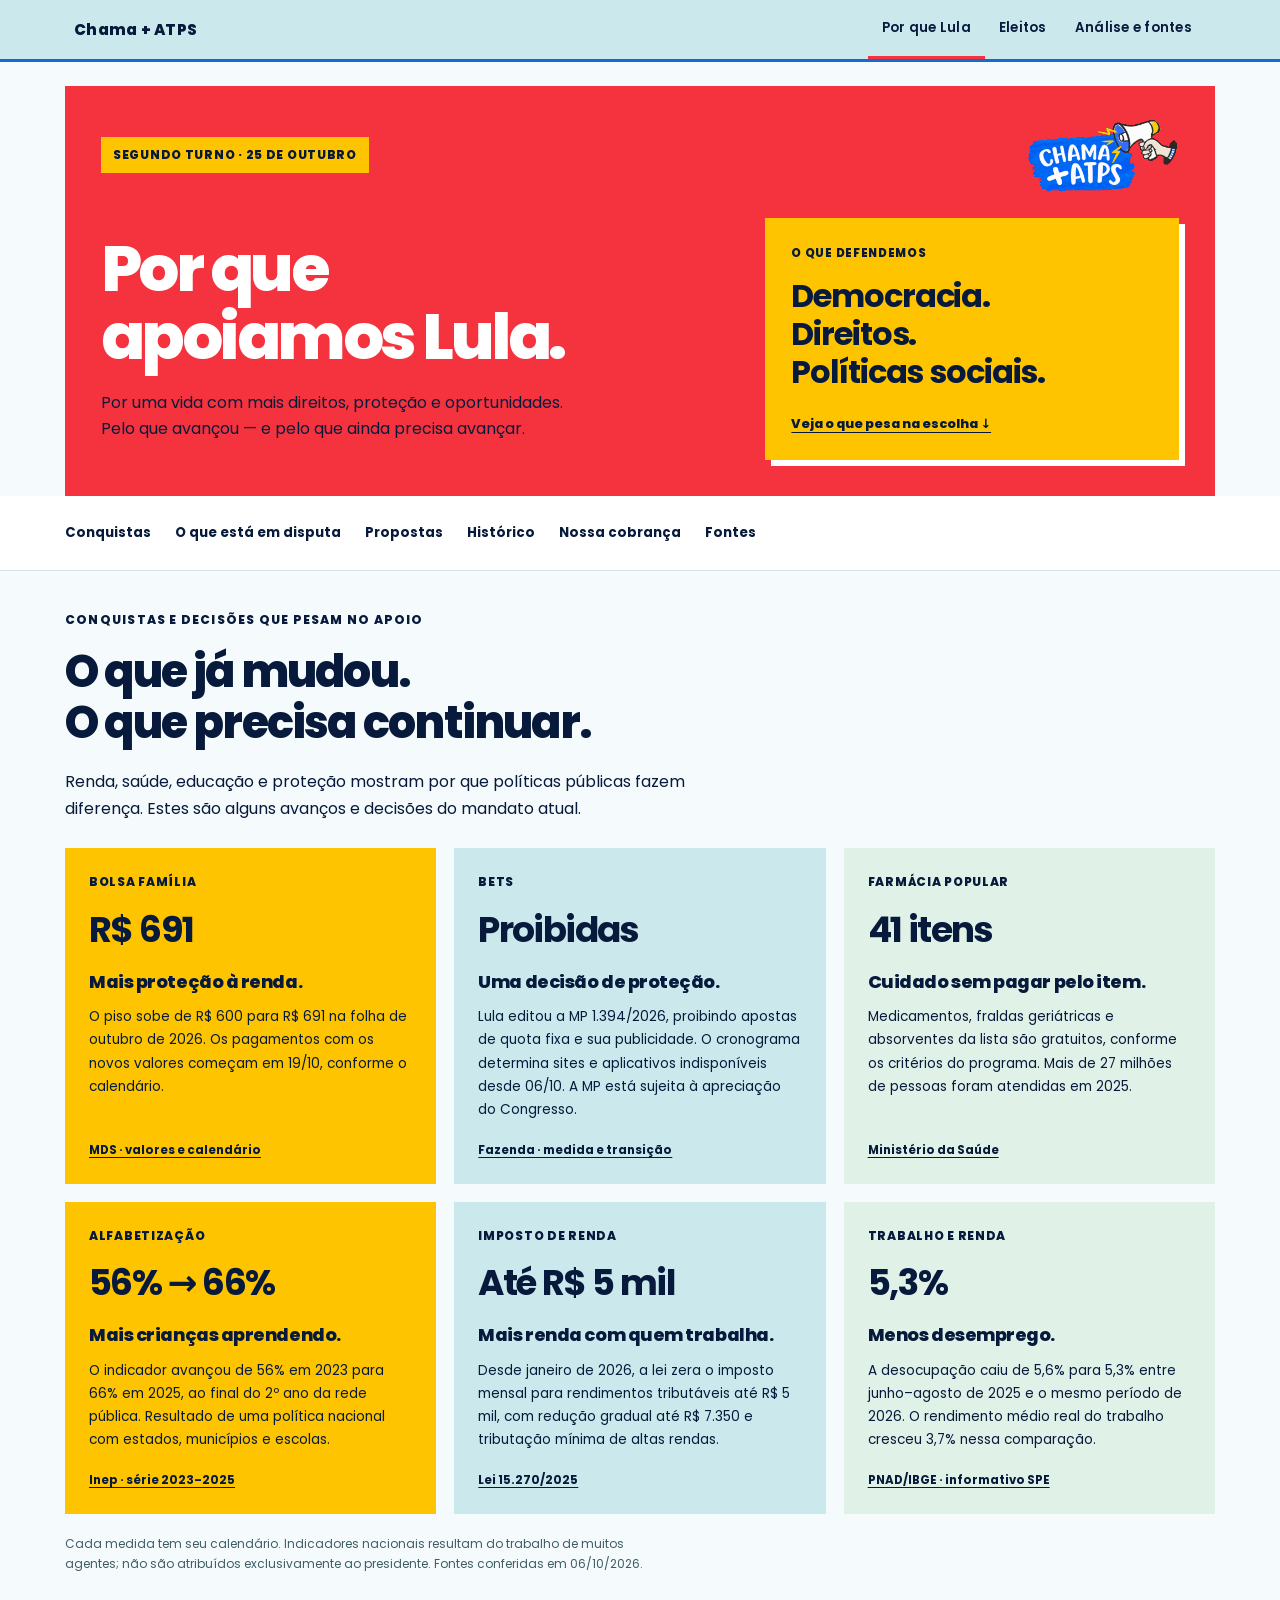
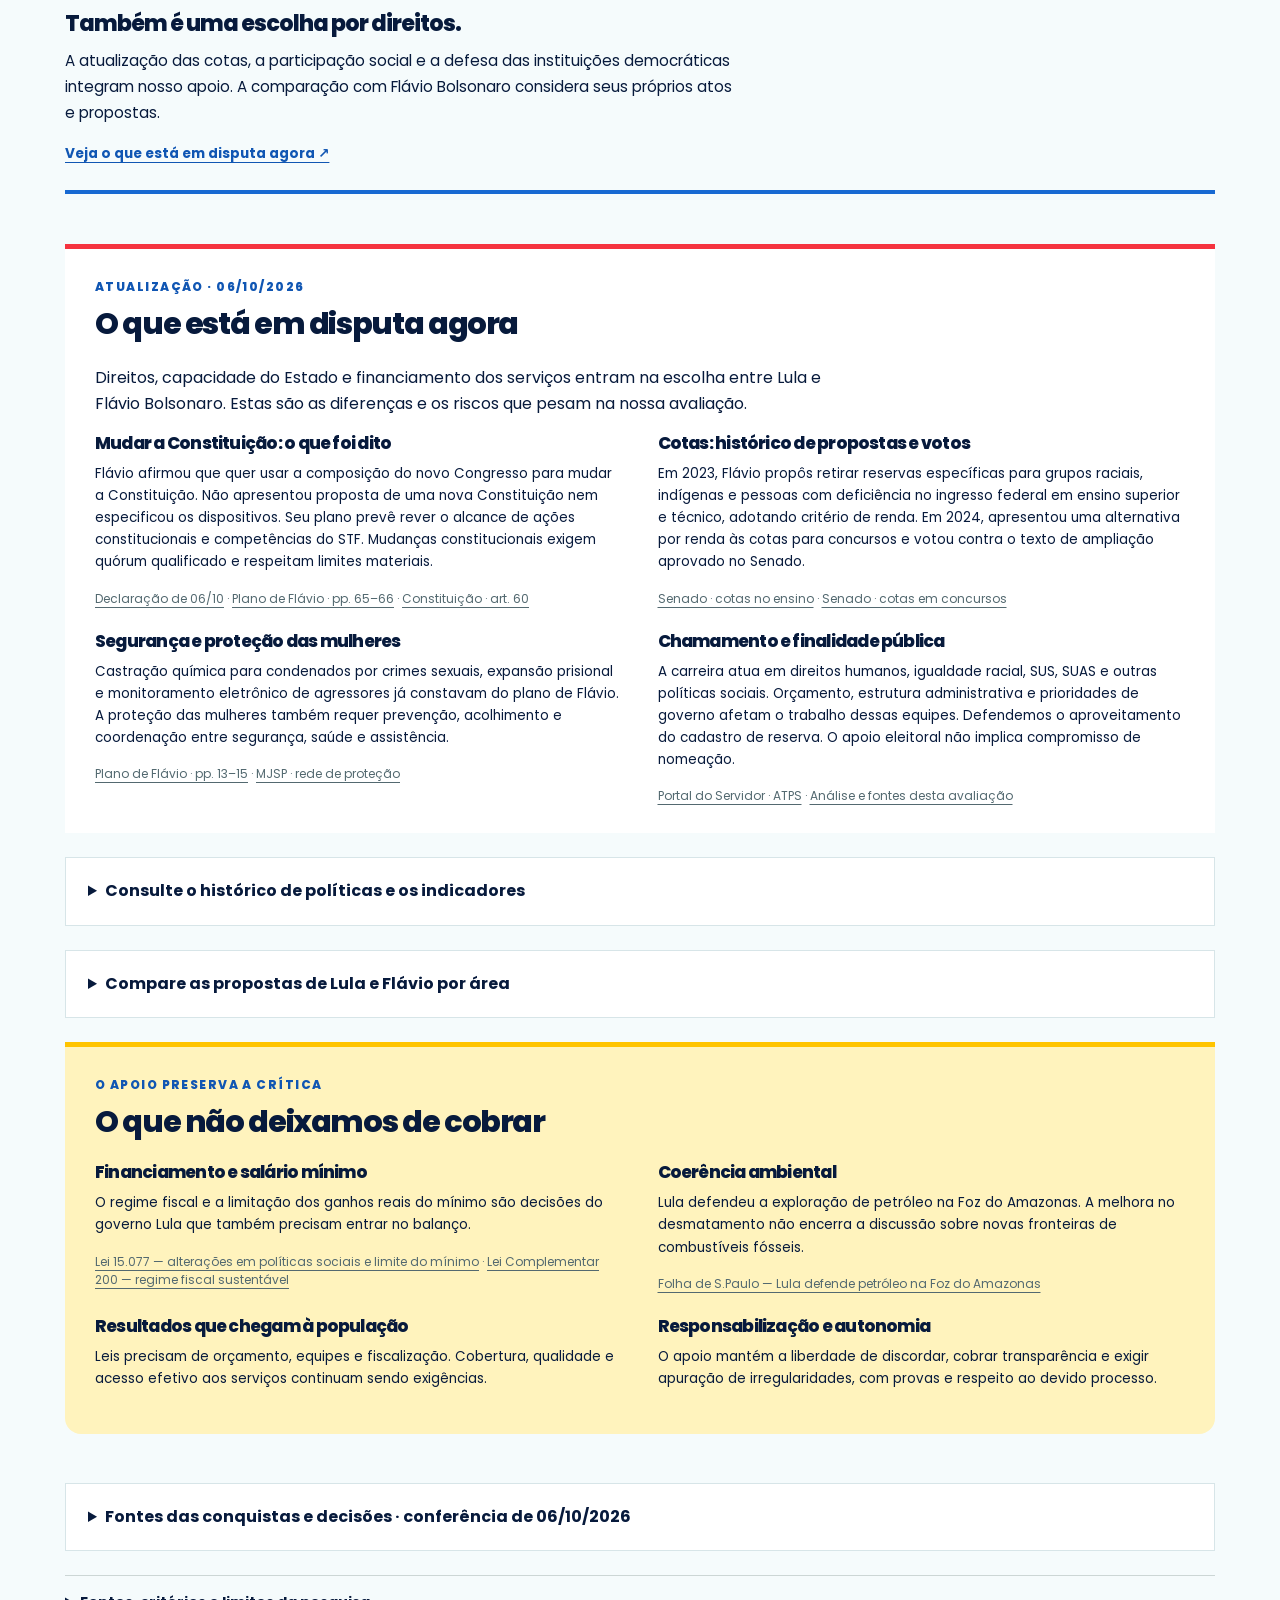
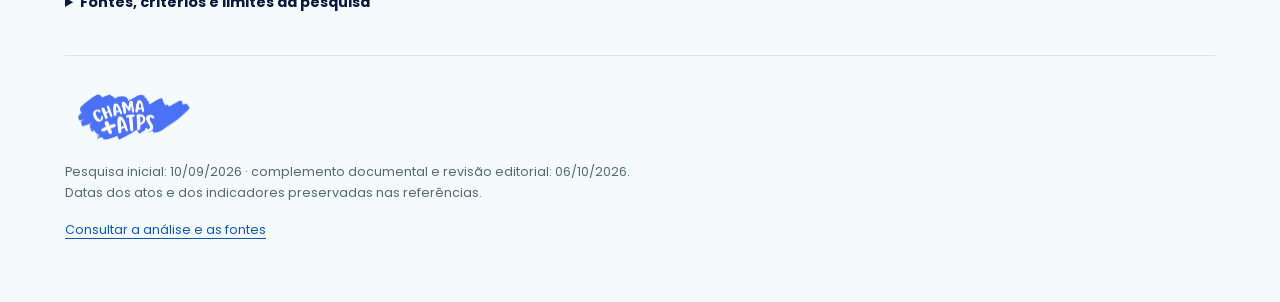
==== commit 91fcb425: "Recupera home colorida e atualiza apoio com conquistas e fontes conferidas" ====
--- a/apoio-lula/index.html
+++ b/apoio-lula/index.html
@@ -41,13 +41,9 @@
 <meta content="summary" name="twitter:card"/>
 <link href="../assets/styles.css" rel="stylesheet"/>
 <link href="../assets/brand.css" rel="stylesheet"/>
-<link href="../assets/refresh.css" rel="stylesheet"/><link href="../assets/campaign.css" rel="stylesheet"/></head><body class="support-page">
+<link href="../assets/refresh.css" rel="stylesheet"/><link href="../assets/campaign.css" rel="stylesheet"/><link href="../assets/conquistas.css" rel="stylesheet"/></head><body class="support-page">
 <a class="skip-link" href="#conteudo">Pular para o conteúdo</a>
-<nav aria-label="Navegação principal" class="site-nav"><div class="nav-inner"><a class="nav-home" href="../">Chama + ATPS</a><ul class="nav-links"><li><a aria-current="page" href="../apoio-lula/">Por que Lula</a></li><li><a href="../candidaturas/">Eleitos</a></li><li><a href="../fundamentos/">Análise e fontes</a></li></ul></div></nav><main id="conteudo"><div class="wrap"><header class="hero support-hero-simple"><div><div aria-label="Chama + ATPS" class="brand-signature brand-signature--megaphone brand-signature--hero" role="img"><span aria-hidden="true" class="brand-brush-crop"><img alt="" src="../assets/pincelada_azul_preset.svg"/></span><img alt="" aria-hidden="true" class="brand-lettering" src="../assets/lettering_chama_atps.svg"/><span aria-hidden="true" class="brand-megaphone-crop"><img alt="" src="../assets/megafone_mao.svg"/></span></div><div class="eyebrow">Democracia · Direitos · Políticas públicas</div><h1>Por que apoiamos Lula</h1><p class="lead">Defendemos democracia, políticas sociais e um Estado capaz de proteger direitos. É dessa posição que nasce o nosso apoio no segundo turno — e a cobrança que continua depois dele.</p></div></header></div><div class="wrap"></div><nav aria-label="Navegação do infográfico" class="jump"><div class="wrap"><a href="#nossa-escolha">Nossa escolha</a><a href="#segundo-turno">O que está em disputa</a><a href="#propostas">Propostas</a><a href="#historicos">Histórico</a><a href="#ressalvas">Nossa cobrança</a><a href="#fontes">Fontes</a></div></nav><div class="wrap"><section aria-labelledby="reasons-title" class="campaign-reasons" id="nossa-escolha"><p class="campaign-kicker">Por que estamos com Lula</p><h2 id="reasons-title">O que pesa na nossa escolha</h2>
-<article><span class="reason-number">01</span><div><h3>Políticas sociais precisam de continuidade.</h3><p>A retomada do Bolsa Família, as medidas para o SUS e as políticas de acesso e permanência na educação pesam no nosso apoio. São marcos documentados, com seus limites e resultados a acompanhar.</p><a href="#fome">Alimentação e proteção social</a> · <a href="#saude">Saúde</a> · <a href="#educacao">Educação</a></div></article>
-<article><span class="reason-number">02</span><div><h3>Igualdade precisa de proteção concreta.</h3><p>A atualização das cotas sancionada por Lula em 2023 entra nessa escolha. Flávio propôs substituir reservas específicas por critérios de renda e votou contra os textos de ampliação no ensino e nos concursos.</p><a href="#segundo-turno">Confira o histórico de propostas e votos</a></div></article>
-<article><span class="reason-number">03</span><div><h3>O Estado precisa de capacidade para agir.</h3><p>A criação do CPNU e o diálogo com servidores pesam a favor de Lula. Flávio propõe reforma administrativa e corte de ao menos dez ministérios. Avaliamos essa diferença pela capacidade de coordenar e executar políticas sociais.</p><a href="#estado">Veja o histórico do serviço público</a> · <a href="#propostas">Compare os programas</a></div></article>
-</section><section class="critica" id="segundo-turno"><div class="eyebrow">Atualização · 06/10/2026</div><h2>O que está em disputa agora</h2><p>Direitos, capacidade do Estado e financiamento dos serviços entram na escolha entre Lula e Flávio Bolsonaro. Estas são as diferenças e os riscos que pesam na nossa avaliação.</p><div class="critical-grid"><div><h3>Mudar a Constituição: o que foi dito</h3><p>Flávio afirmou que quer usar a composição do novo Congresso para mudar a Constituição. Não apresentou proposta de uma nova Constituição nem especificou os dispositivos. Seu plano prevê rever o alcance de ações constitucionais e competências do STF. Mudanças constitucionais exigem quórum qualificado e respeitam limites materiais.</p><span class="refs"><a href="https://www.cnnbrasil.com.br/eleicoes/flavio-diz-que-usara-maioria-no-congresso-para-mudar-constituicao/" rel="noopener noreferrer" target="_blank">Declaração de 06/10</a> · <a href="https://www.tse.jus.br/eleicoes/eleicoes-2026-content/arquivos/proposta-pl" rel="noopener noreferrer" target="_blank">Plano de Flávio · pp. 65–66</a> · <a href="https://www2.camara.leg.br/legin/fed/consti/1988/constituicao-1988-5-outubro-1988-322142-normaatualizada-pl.html" rel="noopener noreferrer" target="_blank">Constituição · art. 60</a></span></div><div><h3>Cotas: histórico de propostas e votos</h3><p>Em 2023, Flávio propôs retirar reservas específicas para grupos raciais, indígenas e pessoas com deficiência no ingresso federal em ensino superior e técnico, adotando critério de renda. Em 2024, apresentou uma alternativa por renda às cotas para concursos e votou contra o texto de ampliação aprovado no Senado.</p><span class="refs"><a href="https://www12.senado.leg.br/noticias/materias/2023/10/24/senado-aprova-atualizacao-da-lei-de-cotas" rel="noopener noreferrer" target="_blank">Senado · cotas no ensino</a> · <a href="https://www25.senado.leg.br/web/atividade/materias/-/materia/148596" rel="noopener noreferrer" target="_blank">Senado · cotas em concursos</a></span></div><div><h3>Segurança e proteção das mulheres</h3><p>Castração química para condenados por crimes sexuais, expansão prisional e monitoramento eletrônico de agressores já constavam do plano de Flávio. A proteção das mulheres também requer prevenção, acolhimento e coordenação entre segurança, saúde e assistência.</p><span class="refs"><a href="https://www.tse.jus.br/eleicoes/eleicoes-2026-content/arquivos/proposta-pl" rel="noopener noreferrer" target="_blank">Plano de Flávio · pp. 13–15</a> · <a href="https://www.gov.br/mj/pt-br/assuntos/sua-seguranca/seguranca-publica/operacoes-integradas/cgoi/centro-integrado-mulher-segura/conheca-a-iniciativa/" rel="noopener noreferrer" target="_blank">MJSP · rede de proteção</a></span></div><div><h3>Chamamento e finalidade pública</h3><p>A carreira atua em direitos humanos, igualdade racial, SUS, SUAS e outras políticas sociais. Orçamento, estrutura administrativa e prioridades de governo afetam o trabalho dessas equipes. Defendemos o aproveitamento do cadastro de reserva. O apoio eleitoral não implica compromisso de nomeação.</p><span class="refs"><a href="https://www.gov.br/servidor/pt-br/acesso-a-informacao/servidor/carreiras/atps/analista_tecnico_de_politicas_sociais" rel="noopener noreferrer" target="_blank">Portal do Servidor · ATPS</a> · <a href="../fundamentos/#segundo-turno">Análise e fontes desta avaliação</a></span></div></div></section><details class="campaign-archive" id="arquivo-historico"><summary>Consulte o histórico de políticas e os indicadores</summary><section id="historicos"><div class="reading"><span><strong>Histórico:</strong> decisões e resultados documentados.</span><span><strong>Proposta:</strong> compromisso ainda a realizar.</span><span><strong>Apoio:</strong> a avaliação que defendemos.</span></div><h2 class="section-label">O que pesa na nossa escolha</h2><p class="scope">Jair Bolsonaro: 2019–2022. Lula: medidas desde 2023 e marcos anteriores com suas datas. As leis envolvem Congresso e sanção; os resultados nacionais dependem de muitos agentes.</p><article class="compare-row" id="democracia"><div class="row-title"><span class="num">01</span><div><h2>Democracia e participação</h2><p>Instituições confiáveis e sociedade com voz.</p></div></div><div class="history"><div><h3>Governo Jair Bolsonaro · histórico</h3><p>Decreto de 2019 restringiu colegiados abrangidos. Em 2023, o TSE reconheceu abuso de poder de Jair na reunião com embaixadores de 2022.</p><span class="refs"><a href="https://www.planalto.gov.br/ccivil_03/_ato2019-2022/2019/decreto/d9759.htm" rel="noopener noreferrer" target="_blank">Decreto 9.759 — colegiados federais</a> · <a href="https://www.tse.jus.br/comunicacao/noticias/2023/Junho/por-maioria-de-votos-tse-declara-bolsonaro-inelegivel-por-8-anos" rel="noopener noreferrer" target="_blank">TSE — julgamento sobre a reunião com embaixadores</a></span></div><div><h3>Governos Lula · histórico</h3><p>Intervenção temporária na segurança do DF em 8 de janeiro de 2023; instituição do Sistema de Participação Social.</p><span class="refs"><a href="https://www.planalto.gov.br/ccivil_03/_ato2023-2026/2023/decreto/d11377.htm" rel="noopener noreferrer" target="_blank">Decreto 11.377 — intervenção na segurança pública do DF</a> · <a href="https://www.planalto.gov.br/ccivil_03/_ato2023-2026/2023/decreto/d11407.htm" rel="noopener noreferrer" target="_blank">Decreto 11.407 — Sistema de Participação Social</a></span></div></div><p class="choice">Damos peso à participação social e à preservação das instituições democráticas.</p><details><summary>Contexto e limites desta comparação</summary><p>A decisão eleitoral citada é sobre Jair. A avaliação de Flávio exige seus próprios atos e propostas. Nenhum governante responde sozinho pela democracia.</p></details></article><article class="compare-row" id="fome"><div class="row-title"><span class="num">02</span><div><h2>Alimentação e proteção social</h2><p>Proteção contínua, acesso e renda.</p></div></div><div class="history"><div><h3>Governo Jair Bolsonaro · histórico</h3><p>Auxílio Emergencial em 2020; Auxílio Brasil em 2021. Em 2022, complemento até R$ 400 e adicional de R$ 200 entre agosto e dezembro.</p><span class="refs"><a href="https://www.planalto.gov.br/ccivil_03/_ato2019-2022/2020/lei/l13982.htm" rel="noopener noreferrer" target="_blank">Lei 13.982 — Auxílio Emergencial</a> · <a href="https://www.planalto.gov.br/ccivil_03/_ato2019-2022/2021/lei/l14284.htm" rel="noopener noreferrer" target="_blank">Lei 14.284 — Auxílio Brasil e Alimenta Brasil</a> · <a href="https://www.planalto.gov.br/ccivil_03/_ato2019-2022/2022/lei/l14342.htm" rel="noopener noreferrer" target="_blank">Lei 14.342 — benefício extraordinário do Auxílio Brasil</a> · <a href="https://www.planalto.gov.br/ccivil_03/constituicao/emendas/emc/emc123.htm" rel="noopener noreferrer" target="_blank">EC 123 — ampliação temporária de benefícios</a></span></div><div><h3>Governos Lula · histórico</h3><p>O Bolsa Família foi retomado com piso de R$ 600 e adicionais por composição familiar; nova base legal para PAA e Cozinha Solidária.</p><span class="refs"><a href="https://www.planalto.gov.br/ccivil_03/_ato2023-2026/2023/lei/l14601.htm" rel="noopener noreferrer" target="_blank">Lei 14.601 — Bolsa Família</a> · <a href="https://www.planalto.gov.br/ccivil_03/_ato2023-2026/2023/lei/l14628.htm" rel="noopener noreferrer" target="_blank">Lei 14.628 — aquisição de alimentos e cozinhas solidárias</a></span></div></div><p class="choice">Apoiamos a combinação de transferência de renda, alimentação e políticas de redução das desigualdades.</p><details><summary>Contexto e limites desta comparação</summary><p>O período Bolsonaro incluiu proteção emergencial e melhora da pobreza em 2022. O resultado da FAO usa médias trienais; não significa fome eliminada.</p></details></article><article class="compare-row" id="trabalho"><div class="row-title"><span class="num">03</span><div><h2>Trabalho, renda e tributação</h2><p>Renda protegida e distribuição dos encargos.</p></div></div><div class="history"><div><h3>Governo Jair Bolsonaro · histórico</h3><p>A reforma da Previdência de 2019 mudou requisitos e cálculos de aposentadoria, com regras de transição e exceções.</p><span class="refs"><a href="https://www.planalto.gov.br/ccivil_03/constituicao/emendas/emc/emc103.htm" rel="noopener noreferrer" target="_blank">EC 103 — reforma da Previdência</a></span></div><div><h3>Governos Lula · histórico</h3><p>Retomada da valorização do mínimo e redução do IR mensal até zerá-lo para rendimentos tributáveis de até R$ 5 mil, desde janeiro de 2026.</p><span class="refs"><a href="https://www.planalto.gov.br/ccivil_03/_ato2023-2026/2023/lei/l14663.htm" rel="noopener noreferrer" target="_blank">Lei 14.663 — política de valorização do salário mínimo</a> · <a href="https://www.planalto.gov.br/ccivil_03/_ato2023-2026/2025/lei/l15270.htm" rel="noopener noreferrer" target="_blank">Lei 15.270 — redução do IR e tributação de altas rendas</a></span></div></div><p class="choice">Valorizamos a proteção da renda e uma distribuição mais progressiva dos tributos.</p><details><summary>Contexto e limites desta comparação</summary><p>Lula também limitou os ganhos reais do mínimo para 2025–2030. Não houve nesta pesquisa estimativa do impacto líquido de todas as mudanças tributárias e previdenciárias.</p><span class="refs"><a href="https://www.planalto.gov.br/ccivil_03/_ato2023-2026/2024/lei/l15077.htm" rel="noopener noreferrer" target="_blank">Lei 15.077 — alterações em políticas sociais e limite do mínimo</a> · <a href="https://www.planalto.gov.br/ccivil_03/leis/lcp/lcp200.htm" rel="noopener noreferrer" target="_blank">Lei Complementar 200 — regime fiscal sustentável</a></span></details></article><article class="compare-row" id="saude"><div class="row-title"><span class="num">04</span><div><h2>Saúde e responsabilidade pública</h2><p>Cuidado pelo SUS e decisões baseadas em evidências.</p></div></div><div class="history"><div><h3>Governo Jair Bolsonaro · histórico</h3><p>A LC 173 previu apoio financeiro aos entes. Na CPI, o representante da Pfizer relatou ofertas sem resposta em 2020 e contrato em março de 2021.</p><span class="refs"><a href="https://www.planalto.gov.br/ccivil_03/leis/lcp/lcp173.htm" rel="noopener noreferrer" target="_blank">LC 173 — enfrentamento federativo à Covid-19</a> · <a href="https://www12.senado.leg.br/noticias/videos/2021/05/representante-da-pfizer-diz-que-ofertas-de-vacina-ao-governo-brasileiro-previam-entregas-em-2020" rel="noopener noreferrer" target="_blank">Senado — depoimento de Carlos Murillo na CPI</a></span></div><div><h3>Governos Lula · histórico</h3><p>Saúde bucal incorporada expressamente à legislação do SUS; novos incentivos e formação no Mais Médicos, em 2023.</p><span class="refs"><a href="https://www.planalto.gov.br/ccivil_03/_ato2023-2026/2023/lei/l14572.htm" rel="noopener noreferrer" target="_blank">Lei 14.572 — Política Nacional de Saúde Bucal</a> · <a href="https://www.planalto.gov.br/ccivil_03/_ato2023-2026/2023/lei/l14621.htm" rel="noopener noreferrer" target="_blank">Lei 14.621 — mudanças no Mais Médicos</a></span></div></div><p class="choice">Apoiamos o fortalecimento da capacidade pública de cuidado e exigimos responsabilidade na gestão sanitária.</p><details><summary>Contexto e limites desta comparação</summary><p>A pandemia foi um choque excepcional. O depoimento é atribuído ao depoente; não quantifica mortes evitáveis. Leis recentes não comprovam que filas foram resolvidas.</p></details></article><article class="compare-row" id="educacao"><div class="row-title"><span class="num">05</span><div><h2>Educação e permanência</h2><p>Entrar, aprender e concluir.</p></div></div><div class="history"><div><h3>Governo Jair Bolsonaro · histórico</h3><p>Fundeb permanente aprovado pelo Congresso em 2020; regulamentação sancionada por Bolsonaro. Programa federal cívico-militar criado em 2019.</p><span class="refs"><a href="https://www.planalto.gov.br/ccivil_03/constituicao/emendas/emc/emc108.htm" rel="noopener noreferrer" target="_blank">EC 108 — Fundeb permanente</a> · <a href="https://www.planalto.gov.br/ccivil_03/_ato2019-2022/2020/lei/l14113.htm" rel="noopener noreferrer" target="_blank">Lei 14.113 — regulamentação do Fundeb</a> · <a href="https://www.planalto.gov.br/ccivil_03/_ato2019-2022/2019/decreto/d10004.htm" rel="noopener noreferrer" target="_blank">Decreto 10.004 — escolas cívico-militares</a></span></div><div><h3>Governos Lula · histórico</h3><p>Prouni (2005), Institutos Federais (2008), atualização das cotas (2023) e base legal do Pé-de-Meia (2024).</p><span class="refs"><a href="https://www.planalto.gov.br/ccivil_03/_ato2004-2006/2005/lei/l11096.htm" rel="noopener noreferrer" target="_blank">Lei 11.096 — Programa Universidade para Todos</a> · <a href="https://www.planalto.gov.br/ccivil_03/_ato2007-2010/2008/lei/l11892.htm" rel="noopener noreferrer" target="_blank">Lei 11.892 — Rede Federal e Institutos Federais</a> · <a href="https://www.planalto.gov.br/ccivil_03/_ato2023-2026/2023/lei/l14723.htm" rel="noopener noreferrer" target="_blank">Lei 14.723 — atualização da política de cotas</a> · <a href="https://www.planalto.gov.br/ccivil_03/_ato2023-2026/2024/lei/l14818.htm" rel="noopener noreferrer" target="_blank">Lei 14.818 — incentivo à permanência no ensino médio</a></span></div></div><p class="choice">Pesam no apoio a expansão do acesso, a oferta pública e as condições de permanência estudantil.</p><details><summary>Contexto e limites desta comparação</summary><p>O Fundeb de 2020 é um avanço que deve ser reconhecido. Não foi criação exclusiva de Bolsonaro. Leis e matrículas, sozinhas, não medem qualidade da aprendizagem.</p></details></article><article class="compare-row" id="estado"><div class="row-title"><span class="num">06</span><div><h2>Estado e serviços públicos</h2><p>Capacidade de entregar direitos.</p></div></div><div class="history"><div><h3>Governo Jair Bolsonaro · histórico</h3><p>PEC 32 de reforma administrativa enviada em 2020; lei de desestatização da Eletrobras em 2021; restrições temporárias de pessoal na pandemia.</p><span class="refs"><a href="https://www.camara.leg.br/proposicoesWeb/fichadetramitacao?idProposicao=2262083" rel="noopener noreferrer" target="_blank">Câmara — PEC 32/2020</a> · <a href="https://www.planalto.gov.br/ccivil_03/_ato2019-2022/2021/lei/l14182.htm" rel="noopener noreferrer" target="_blank">Lei 14.182 — desestatização da Eletrobras</a> · <a href="https://www.planalto.gov.br/ccivil_03/leis/lcp/lcp173.htm" rel="noopener noreferrer" target="_blank">LC 173 — enfrentamento federativo à Covid-19</a></span></div><div><h3>Governos Lula · histórico</h3><p>CNU instituído em 2023 para seleção conjunta de servidores. A expansão de despesas permanece sujeita ao regime fiscal aprovado no mesmo ano.</p><span class="refs"><a href="https://www.planalto.gov.br/ccivil_03/_ato2023-2026/2023/decreto/d11722.htm" rel="noopener noreferrer" target="_blank">Decreto 11.722 — Concurso Público Nacional Unificado</a> · <a href="https://www.planalto.gov.br/ccivil_03/leis/lcp/lcp200.htm" rel="noopener noreferrer" target="_blank">Lei Complementar 200 — regime fiscal sustentável</a></span></div></div><p class="choice">Defendemos capacidade técnica, continuidade dos serviços e controle público sobre as prioridades do Estado.</p><details><summary>Contexto e limites desta comparação</summary><p>A PEC 32 é proposta, não lei promulgada. Restrições da pandemia tinham exceções. CPNU não garante nomeação de todo cadastro de reserva.</p></details></article><article class="compare-row" id="direitos"><div class="row-title"><span class="num">07</span><div><h2>Igualdade e proteção</h2><p>Direitos com instrumentos concretos.</p></div></div><div class="history"><div><h3>Governo Jair Bolsonaro · histórico</h3><p>Lei de 2021 instituiu o Sinal Vermelho e tipificou a violência psicológica contra a mulher.</p><span class="refs"><a href="https://www.planalto.gov.br/ccivil_03/_ato2019-2022/2021/lei/l14188.htm" rel="noopener noreferrer" target="_blank">Lei 14.188 — proteção contra violência doméstica</a></span></div><div><h3>Governos Lula · histórico</h3><p>Lei Maria da Penha sancionada em 2006; Lei de Igualdade Salarial e atualização das cotas em 2023.</p><span class="refs"><a href="https://www.planalto.gov.br/ccivil_03/_ato2004-2006/2006/lei/l11340.htm" rel="noopener noreferrer" target="_blank">Lei 11.340 — Lei Maria da Penha</a> · <a href="https://www.planalto.gov.br/ccivil_03/_ato2023-2026/2023/lei/l14611.htm" rel="noopener noreferrer" target="_blank">Lei 14.611 — igualdade salarial entre mulheres e homens</a> · <a href="https://www.planalto.gov.br/ccivil_03/_ato2023-2026/2023/lei/l14723.htm" rel="noopener noreferrer" target="_blank">Lei 14.723 — atualização da política de cotas</a></span></div></div><p class="choice">Apoiamos políticas que enfrentam desigualdades e ampliam proteção, acesso e fiscalização.</p><details><summary>Contexto e limites desta comparação</summary><p>Há marcos protetivos nos dois períodos. O balanço não autoriza afirmar que discriminação ou violência foram superadas, nem cobre integralmente todos os direitos.</p></details></article><article class="compare-row" id="ambiente"><div class="row-title"><span class="num">08</span><div><h2>Meio ambiente e clima</h2><p>Proteger e exigir coerência.</p></div></div><div class="history"><div><h3>Governo Jair Bolsonaro · histórico</h3><p>Na Amazônia Legal, o Prodes aumentou de 2019 a 2021 e recuou em 2022. A série completa está no gráfico abaixo.</p><span class="refs"><a href="https://www.gov.br/inpe/pt-br/assuntos/ultimas-noticias/2024_0628_ppcdam-interministerial.pdf" rel="noopener noreferrer" target="_blank">INPE — Dinâmica atual do desmatamento no Brasil</a></span></div><div><h3>Governos Lula · histórico</h3><p>PPCDAm restabelecido em 2023; o Prodes caiu nos anos apresentados de 2023 a 2025.</p><span class="refs"><a href="https://www.planalto.gov.br/ccivil_03/_ato2023-2026/2023/decreto/d11367.htm" rel="noopener noreferrer" target="_blank">Decreto 11.367 — retomada do PPCDAm</a> · <a href="https://www.gov.br/inpe/pt-br/assuntos/ultimas-noticias/2024_0628_ppcdam-interministerial.pdf" rel="noopener noreferrer" target="_blank">INPE — Dinâmica atual do desmatamento no Brasil</a> · <a href="https://www.gov.br/inpe/pt-br/assuntos/ultimas-noticias/sistema-do-inpe-aponta-5-731-km2-de-desmatamento-na-amazonia-em-2025" rel="noopener noreferrer" target="_blank">INPE — taxa consolidada do Prodes 2025</a></span></div></div><p class="choice">Pesam no apoio a retomada dos instrumentos ambientais e a melhora observada no desmatamento.</p><details><summary>Contexto e limites desta comparação</summary><p>O calendário Prodes atravessa mandatos. Lula defende petróleo na Foz do Amazonas; o Cerrado subiu em 2023. A trajetória ambiental inclui essas tensões.</p><span class="refs"><a href="https://www1.folha.uol.com.br/ambiente/2026/08/lula-promete-protecao-ambiental-ao-defender-petroleo-na-foz-do-amazonas.shtml" rel="noopener noreferrer" target="_blank">Folha de S.Paulo — Lula defende petróleo na Foz do Amazonas</a> · <a href="https://www.gov.br/inpe/pt-br/assuntos/ultimas-noticias/2024_0628_ppcdam-interministerial.pdf" rel="noopener noreferrer" target="_blank">INPE — Dinâmica atual do desmatamento no Brasil</a></span></details></article></section><section class="outcomes" id="resultados"><div class="eyebrow">Mesmas séries · períodos identificados</div><h2>Os números, com o caminho até aqui</h2><p class="outcomes-intro">Indicadores observados, sem atribuição exclusiva a um presidente. As escalas começam em zero. A pandemia afetou fortemente o período 2020–2021.</p><div class="series"><div class="series-panel"><h3>Pobreza monetária · % da população</h3><div class="period">2019–2022 · período que inclui o governo Bolsonaro</div><div class="sbar"><span>2019</span><div class="track"><span style="width:81.5000%;background:#60747e"></span></div><b>32,6%</b></div><div class="sbar"><span>2020</span><div class="track"><span style="width:77.7500%;background:#60747e"></span></div><b>31,1%</b></div><div class="sbar"><span>2021</span><div class="track"><span style="width:92.0000%;background:#60747e"></span></div><b>36,8%</b></div><div class="sbar"><span>2022</span><div class="track"><span style="width:79.0000%;background:#60747e"></span></div><b>31,6%</b></div><div class="period">2023 em diante · período que inclui o governo Lula</div><div class="sbar"><span>2023</span><div class="track"><span style="width:68.2500%;background:#3e7867"></span></div><b>27,3%</b></div><div class="sbar"><span>2024</span><div class="track"><span style="width:57.7500%;background:#3e7867"></span></div><b>23,1%</b></div><p class="plot-foot">Escala comum de 0 a 40%. Série da SIS/IBGE reproduzida pela CNN. A pobreza piorou em 2021 e caiu em 2022–2024; a pandemia e a recuperação fazem parte da leitura.</p><span class="refs"><a href="https://www.cnnbrasil.com.br/economia/money/macroeconomia/populacao-em-extrema-pobreza-cai-para-35-em-2024-diz-ibge/" rel="noopener noreferrer" target="_blank">CNN Brasil — pobreza e extrema pobreza na SIS/IBGE</a></span></div><div class="series-panel"><h3>Desmatamento · Amazônia Legal · km²</h3><div class="period">2019–2022 · período que inclui o governo Bolsonaro</div><div class="sbar"><span>2019</span><div class="track"><span style="width:72.3500%;background:#60747e"></span></div><b>10.129</b></div><div class="sbar"><span>2020</span><div class="track"><span style="width:77.5071%;background:#60747e"></span></div><b>10.851</b></div><div class="sbar"><span>2021</span><div class="track"><span style="width:93.1286%;background:#60747e"></span></div><b>13.038</b></div><div class="sbar"><span>2022</span><div class="track"><span style="width:82.8143%;background:#60747e"></span></div><b>11.594</b></div><div class="period">2023 em diante · período que inclui o governo Lula</div><div class="sbar"><span>2023</span><div class="track"><span style="width:64.7429%;background:#3e7867"></span></div><b>9.064</b></div><div class="sbar"><span>2024</span><div class="track"><span style="width:46.5571%;background:#3e7867"></span></div><b>6.518</b></div><div class="sbar"><span>2025</span><div class="track"><span style="width:40.9357%;background:#3e7867"></span></div><b>5.731</b></div><p class="plot-foot">Escala comum de 0 a 14 mil km². Ano Prodes: agosto–julho; 2019 e 2023 atravessam mandatos. Dados 2019–2023 da apresentação de 2024 e 2024–2025 da divulgação consolidada de 2026.</p><span class="refs"><a href="https://www.gov.br/inpe/pt-br/assuntos/ultimas-noticias/2024_0628_ppcdam-interministerial.pdf" rel="noopener noreferrer" target="_blank">INPE — Dinâmica atual do desmatamento no Brasil</a> · <a href="https://www.gov.br/inpe/pt-br/assuntos/ultimas-noticias/sistema-do-inpe-aponta-5-731-km2-de-desmatamento-na-amazonia-em-2025" rel="noopener noreferrer" target="_blank">INPE — taxa consolidada do Prodes 2025</a></span></div></div><div class="two-stats"><div><span class="big">Fora do Mapa da Fome</span><p>FAO: subalimentação abaixo de 2,5% em 2022–2024. A atualização de 2026 foi consultada na Agência Brasil, que informa manutenção do resultado em 2023–2025.</p><span class="refs"><a href="https://www.fao.org/brasil/noticias/detail-events/en/c/1741586/" rel="noopener noreferrer" target="_blank">FAO — Brasil voltou a sair do Mapa da Fome</a> · <a href="https://agenciabrasil.ebc.com.br/direitos-humanos/noticia/2026-07/brasil-continua-fora-do-mapa-da-fome-aponta-relatorio-da-onu" rel="noopener noreferrer" target="_blank">Agência Brasil — Brasil continua fora do Mapa da Fome</a></span><p><strong>O limite:</strong> a classificação não significa fome eliminada.</p></div><div><span class="big">5,8% → 5,3%</span><p>Desocupação em maio–julho de 2025 e 2026, respectivamente, segundo a PNAD/IBGE noticiada pelo UOL.</p><span class="refs"><a href="https://economia.uol.com.br/noticias/redacao/2026/08/27/desemprego---julho-2026.ghtm" rel="noopener noreferrer" target="_blank">UOL — desocupação no trimestre até julho de 2026</a></span><p><strong>O limite:</strong> é uma atualização recente, não uma comparação direta com o governo Bolsonaro.</p></div></div></section></details><details class="campaign-archive"><summary>Compare as propostas de Lula e Flávio por área</summary><section class="program-grid" id="propostas"><div class="eyebrow">A próxima escolha · promessas lado a lado</div><h2>O que Lula e Flávio propõem para 2026</h2><p class="scope">Síntese temática dos programas apresentados ao TSE. Publicação no tribunal confirma o documento, não a realização ou a viabilidade das propostas.</p><div class="table-scroll"><table class="promise-table"><thead><tr><th>Tema</th><th>Lula · proposta 2026</th><th>Flávio · proposta 2026</th></tr></thead><tbody><tr><td>Democracia</td><td>Ampliar participação social.<small>Programa de Lula · p. 15</small></td><td>Rever competências do STF e ações constitucionais.<small>Programa de Flávio · p. 65–66</small></td></tr><tr><td>Proteção social</td><td>Continuar políticas de proteção.<small>Programa de Lula · p. 18</small></td><td>Manter programas e facilitar retorno após desemprego.<small>Programa de Flávio · p. 42–43</small></td></tr><tr><td>Trabalho</td><td>Reduzir jornada e proteger trabalho em plataformas.<small>Programa de Lula · p. 74–75</small></td><td>Reduzir custos de contratação, declarando preservar direitos.<small>Programa de Flávio · p. 43</small></td></tr><tr><td>Saúde</td><td>Expandir equipes e integrar prontuários.<small>Programa de Lula · p. 34–35</small></td><td>Ampliar atenção familiar, serviços e prontuário digital.<small>Programa de Flávio · p. 26, 37</small></td></tr><tr><td>Educação</td><td>Fortalecer permanência e expandir oferta pública.<small>Programa de Lula · p. 31–33</small></td><td>Ampliar escolas cívico-militares e vouchers onde faltarem vagas.<small>Programa de Flávio · p. 35–36</small></td></tr><tr><td>Estado</td><td>Regulamentar negociação coletiva no setor público.<small>Programa de Lula · p. 76</small></td><td>Cortar ao menos dez ministérios e retomar privatizações.<small>Programa de Flávio · p. 69–70</small></td></tr><tr><td>Direitos</td><td>Ampliar inclusão e enfrentamento das desigualdades.<small>Programa de Lula · p. 23</small></td><td>Expandir creches e cuidados a idosos e pessoas com deficiência.<small>Programa de Flávio · p. 21</small></td></tr><tr><td>Ambiente</td><td>Desmatamento líquido zero em 2030.<small>Programa de Lula · p. 70</small></td><td>Remunerar conservação e agilizar licenciamento.<small>Programa de Flávio · p. 55</small></td></tr></tbody></table></div><span class="refs"><a href="https://dadosabertos.tse.jus.br/dataset/candidatos-2026/resource/433ac1f4-07dc-44a2-bcbe-c87a2073721a" rel="noopener noreferrer" target="_blank">TSE — pacote oficial de propostas presidenciais 2026 (contém os PDFs auditados de Lula e Flávio Bolsonaro)</a> · <a href="https://drive.google.com/file/d/1ruX45Z09uhSPNebIKXBvZ5qLYfPJKNKO/view" rel="noopener noreferrer" target="_blank">Abrir PDF utilizado nesta análise — Lula</a> · <a href="https://drive.google.com/file/d/12qZqODh8K7D4fxEDQ0zt2F8Hby7-0Prv/view" rel="noopener noreferrer" target="_blank">Abrir PDF utilizado nesta análise — Flávio Bolsonaro</a></span><p class="prom-notes">Há convergências em objetivos sociais e de atendimento. As diferenças exigem discutir desenho, financiamento, capacidade dos serviços e controle democrático. Nenhuma proposta nesta tabela é tratada como resultado já entregue.</p></section></details><section class="critica" id="ressalvas"><div class="eyebrow">O apoio preserva a crítica</div><h2>O que não deixamos de cobrar</h2><div class="critical-grid"><div><h3>Financiamento e salário mínimo</h3><p>O regime fiscal e a limitação dos ganhos reais do mínimo são decisões do governo Lula que também precisam entrar no balanço.</p><span class="refs"><a href="https://www.planalto.gov.br/ccivil_03/_ato2023-2026/2024/lei/l15077.htm" rel="noopener noreferrer" target="_blank">Lei 15.077 — alterações em políticas sociais e limite do mínimo</a> · <a href="https://www.planalto.gov.br/ccivil_03/leis/lcp/lcp200.htm" rel="noopener noreferrer" target="_blank">Lei Complementar 200 — regime fiscal sustentável</a></span></div><div><h3>Coerência ambiental</h3><p>Lula defendeu a exploração de petróleo na Foz do Amazonas. A melhora no desmatamento não encerra a discussão sobre novas fronteiras de combustíveis fósseis.</p><span class="refs"><a href="https://www1.folha.uol.com.br/ambiente/2026/08/lula-promete-protecao-ambiental-ao-defender-petroleo-na-foz-do-amazonas.shtml" rel="noopener noreferrer" target="_blank">Folha de S.Paulo — Lula defende petróleo na Foz do Amazonas</a></span></div><div><h3>Resultados que chegam à população</h3><p>Leis precisam de orçamento, equipes e fiscalização. Cobertura, qualidade e acesso efetivo aos serviços continuam sendo exigências.</p></div><div><h3>Responsabilização e autonomia</h3><p>O apoio mantém a liberdade de discordar, cobrar transparência e exigir apuração de irregularidades, com provas e respeito ao devido processo.</p></div></div></section><section class="sources" id="fontes"><details><summary>Fontes, critérios e limites da pesquisa</summary><p class="source-guide">Corte em 10 de setembro de 2026. Registros eleitorais cruzados nos arquivos do TSE gerados às 12:30:20. Os programas foram baixados do pacote oficial BR. Legislação e registros institucionais foram lidos; fontes secundárias estão identificadas. A pesquisa cobre oito temas, sem pretensão de inventariar cada ato de governo. Jair e Flávio são pessoas distintas: não há transferência automática de responsabilidade entre eles.</p><p class="source-guide">Indicadores têm calendários e abrangências diferentes. Os gráficos não estimam efeitos causais de presidentes. A posição é da Comissão do Cadastro Reserva de ATPS do CPNU 1 / #ChamaMaisATPS e não é atribuída às instituições citadas como fonte.</p><ol class="bibliography"><li id="fonte-TSE"><strong>TSE · Base eleitoral</strong> — 10/09/2026. <a href="https://dadosabertos.tse.jus.br/dataset/candidatos-2026" rel="noopener noreferrer" target="_blank">TSE — candidaturas de 2026</a><br/><span>Arquivos nacionais de candidatos e informações complementares; geração em 10/09/2026, 12:30:20. Cruzamento por SQ_CANDIDATO.</span></li><li id="fonte-PROG"><strong>PROG · Documento da candidatura</strong> — 2026. <a href="https://dadosabertos.tse.jus.br/dataset/candidatos-2026/resource/433ac1f4-07dc-44a2-bcbe-c87a2073721a" rel="noopener noreferrer" target="_blank">Planos de governo presidenciais no TSE Dados Abertos — pacote ZIP (contém programa de Lula)</a><br/><span>PDF 2026BR280002542548_01.pdf, 84 páginas, no pacote BR. Leitura dos trechos temáticos indicados; declarações sobre realizações não foram automaticamente aceitas como fatos.</span></li><li id="fonte-FAO25"><strong>FAO25 · Fonte primária</strong> — 13/08/2025. <a href="https://www.fao.org/brasil/noticias/detail-events/en/c/1741586/" rel="noopener noreferrer" target="_blank">FAO — Brasil voltou a sair do Mapa da Fome</a><br/><span>Jorge Meza, representante da FAO no Brasil; comentário institucional sobre o SOFI 2025. Triênio 2022–2024.</span></li><li id="fonte-FAO26"><strong>FAO26 · Fonte secundária</strong> — 22/07/2026. <a href="https://agenciabrasil.ebc.com.br/direitos-humanos/noticia/2026-07/brasil-continua-fora-do-mapa-da-fome-aponta-relatorio-da-onu" rel="noopener noreferrer" target="_blank">Agência Brasil — Brasil continua fora do Mapa da Fome</a><br/><span>Daniella Almeida; reportagem sobre o SOFI 2026. Texto lido; o endereço apresentou instabilidade na reconferência. O relatório primário de 2026 não pôde ser aberto.</span></li><li id="fonte-BF"><strong>BF · Fonte primária</strong> — 19/06/2023. <a href="https://www.planalto.gov.br/ccivil_03/_ato2023-2026/2023/lei/l14601.htm" rel="noopener noreferrer" target="_blank">Lei 14.601 — Bolsa Família</a><br/><span>Especialmente arts. 1º, 7º e 12: desenho dos benefícios e execução federativa.</span></li><li id="fonte-PAA"><strong>PAA · Fonte primária</strong> — 20/07/2023. <a href="https://www.planalto.gov.br/ccivil_03/_ato2023-2026/2023/lei/l14628.htm" rel="noopener noreferrer" target="_blank">Lei 14.628 — aquisição de alimentos e cozinhas solidárias</a><br/><span>Arts. 1º a 4º: acesso à alimentação e compras da agricultura familiar.</span></li><li id="fonte-POB"><strong>POB · Fonte secundária</strong> — 03/12/2025. <a href="https://www.cnnbrasil.com.br/economia/money/macroeconomia/populacao-em-extrema-pobreza-cai-para-35-em-2024-diz-ibge/" rel="noopener noreferrer" target="_blank">CNN Brasil — pobreza e extrema pobreza na SIS/IBGE</a><br/><span>João Nakamura, com informações da Agência Brasil. Texto integral consultado. A notícia original do IBGE retornou erro de acesso.</span></li><li id="fonte-MIN"><strong>MIN · Fonte primária</strong> — 28/08/2023. <a href="https://www.planalto.gov.br/ccivil_03/_ato2023-2026/2023/lei/l14663.htm" rel="noopener noreferrer" target="_blank">Lei 14.663 — política de valorização do salário mínimo</a><br/><span>Art. 3º: reajuste a partir de 2024; inflação e crescimento real do PIB de dois anos antes. Deve ser lida com a Lei 15.077/2024.</span></li><li id="fonte-CAP"><strong>CAP · Fonte primária</strong> — 27/12/2024. <a href="https://www.planalto.gov.br/ccivil_03/_ato2023-2026/2024/lei/l15077.htm" rel="noopener noreferrer" target="_blank">Lei 15.077 — alterações em políticas sociais e limite do mínimo</a><br/><span>Art. 4º remete ao art. 5º da LC 200/2023 para limitar os ganhos reais de 2025 a 2030. Arts. 1º e 2º tratam de exigências cadastrais e suas exceções.</span></li><li id="fonte-FISC"><strong>FISC · Fonte primária</strong> — 30/08/2023. <a href="https://www.planalto.gov.br/ccivil_03/leis/lcp/lcp200.htm" rel="noopener noreferrer" target="_blank">Lei Complementar 200 — regime fiscal sustentável</a><br/><span>Texto consolidado consultado; arts. 3º–6º, incluindo alterações posteriores identificadas no próprio texto. Limites gerais e exceções não equivalem ao orçamento executado de cada programa.</span></li><li id="fonte-IR"><strong>IR · Fonte primária</strong> — 26/11/2025. <a href="https://www.planalto.gov.br/ccivil_03/_ato2023-2026/2025/lei/l15270.htm" rel="noopener noreferrer" target="_blank">Lei 15.270 — redução do IR e tributação de altas rendas</a><br/><span>Art. 2º, que inclui o art. 3º-A na Lei 9.250: redução mensal desde janeiro de 2026. Regras específicas também para o ajuste anual.</span></li><li id="fonte-EMP"><strong>EMP · Fonte secundária</strong> — 27/08/2026. <a href="https://economia.uol.com.br/noticias/redacao/2026/08/27/desemprego---julho-2026.ghtm" rel="noopener noreferrer" target="_blank">UOL — desocupação no trimestre até julho de 2026</a><br/><span>Reportagem sobre a PNAD Contínua/IBGE. Utilizados os períodos e números do corpo da notícia; o parágrafo explicativo final contém referência desatualizada a abril–junho.</span></li><li id="fonte-SUS"><strong>SUS · Fonte primária</strong> — 08/05/2023. <a href="https://www.planalto.gov.br/ccivil_03/_ato2023-2026/2023/lei/l14572.htm" rel="noopener noreferrer" target="_blank">Lei 14.572 — Política Nacional de Saúde Bucal</a><br/><span>Arts. 1º–4º: institucionalização da política e inclusão explícita da saúde bucal na Lei Orgânica da Saúde.</span></li><li id="fonte-MED"><strong>MED · Fonte primária</strong> — 14/07/2023. <a href="https://www.planalto.gov.br/ccivil_03/_ato2023-2026/2023/lei/l14621.htm" rel="noopener noreferrer" target="_blank">Lei 14.621 — mudanças no Mais Médicos</a><br/><span>Arts. 1º–2º: formação, provimento e incentivos; altera o programa instituído pela Lei 12.871/2013.</span></li><li id="fonte-PROUNI"><strong>PROUNI · Fonte primária</strong> — 13/01/2005. <a href="https://www.planalto.gov.br/ccivil_03/_ato2004-2006/2005/lei/l11096.htm" rel="noopener noreferrer" target="_blank">Lei 11.096 — Programa Universidade para Todos</a><br/><span>Art. 1º e indicação de conversão da MP 213/2004. Bolsas em instituições privadas; alterações posteriores estão identificadas na página.</span></li><li id="fonte-IF"><strong>IF · Fonte primária</strong> — 29/12/2008. <a href="https://www.planalto.gov.br/ccivil_03/_ato2007-2010/2008/lei/l11892.htm" rel="noopener noreferrer" target="_blank">Lei 11.892 — Rede Federal e Institutos Federais</a><br/><span>Arts. 1º, 2º e 5º: criação dos IFs mediante integração e transformação de instituições preexistentes.</span></li><li id="fonte-PE"><strong>PE · Fonte primária</strong> — 16/01/2024. <a href="https://www.planalto.gov.br/ccivil_03/_ato2023-2026/2024/lei/l14818.htm" rel="noopener noreferrer" target="_blank">Lei 14.818 — incentivo à permanência no ensino médio</a><br/><span>Base legal do Pé-de-Meia. Arts. 1º–5º: objetivos e requisitos; texto consolidado inclui alterações posteriores.</span></li><li id="fonte-COT"><strong>COT · Fonte primária</strong> — 13/11/2023. <a href="https://www.planalto.gov.br/ccivil_03/_ato2023-2026/2023/lei/l14723.htm" rel="noopener noreferrer" target="_blank">Lei 14.723 — atualização da política de cotas</a><br/><span>Altera a Lei 12.711/2012; inclui quilombolas, concorrência inicial às vagas gerais e prioridade de assistência estudantil.</span></li><li id="fonte-CNU"><strong>CPNU · Fonte primária</strong> — 28/09/2023. <a href="https://www.planalto.gov.br/ccivil_03/_ato2023-2026/2023/decreto/d11722.htm" rel="noopener noreferrer" target="_blank">Decreto 11.722 — Concurso Público Nacional Unificado</a><br/><span>Criação do concurso unificado e objetivos de acesso e seleção. Sua existência não comprova nomeação individual.</span></li><li id="fonte-ATPS"><strong>ATPS · Fonte primária</strong> — 19/11/2009. <a href="https://www.planalto.gov.br/ccivil_03/_ato2007-2010/2009/lei/l12094.htm" rel="noopener noreferrer" target="_blank">Lei 12.094 — carreira de Desenvolvimento de Políticas Sociais</a><br/><span>Arts. 1º–3º: carreira composta por ATPS; o texto original criou 2.400 cargos. Cargos criados não são uma contagem de vagas disponíveis hoje.</span></li><li id="fonte-DEM"><strong>DEM · Fonte primária</strong> — 08/01/2023. <a href="https://www.planalto.gov.br/ccivil_03/_ato2023-2026/2023/decreto/d11377.htm" rel="noopener noreferrer" target="_blank">Decreto 11.377 — intervenção na segurança pública do DF</a><br/><span>Intervenção temporária e limitada à segurança pública distrital, editada no contexto dos ataques de 8 de janeiro.</span></li><li id="fonte-PART"><strong>PART · Fonte primária</strong> — 31/01/2023. <a href="https://www.planalto.gov.br/ccivil_03/_ato2023-2026/2023/decreto/d11407.htm" rel="noopener noreferrer" target="_blank">Decreto 11.407 — Sistema de Participação Social</a><br/><span>Institui o sistema na administração pública federal direta; coordenação das relações com a sociedade civil.</span></li><li id="fonte-MP"><strong>MP · Fonte primária</strong> — 07/08/2006. <a href="https://www.planalto.gov.br/ccivil_03/_ato2004-2006/2006/lei/l11340.htm" rel="noopener noreferrer" target="_blank">Lei 11.340 — Lei Maria da Penha</a><br/><span>Marco de enfrentamento à violência doméstica e familiar contra a mulher. A versão consolidada incorpora normas de diversos governos.</span></li><li id="fonte-IG"><strong>IG · Fonte primária</strong> — 03/07/2023. <a href="https://www.planalto.gov.br/ccivil_03/_ato2023-2026/2023/lei/l14611.htm" rel="noopener noreferrer" target="_blank">Lei 14.611 — igualdade salarial entre mulheres e homens</a><br/><span>Transparência, fiscalização e enfrentamento de desigualdades remuneratórias. A sanção não demonstra igualdade já alcançada.</span></li><li id="fonte-PPC"><strong>PPC · Fonte primária</strong> — 01/01/2023. <a href="https://www.planalto.gov.br/ccivil_03/_ato2023-2026/2023/decreto/d11367.htm" rel="noopener noreferrer" target="_blank">Decreto 11.367 — retomada do PPCDAm</a><br/><span>Arts. 1º–4º: retomada do plano e coordenação interministerial contra o desmatamento.</span></li><li id="fonte-INPE"><strong>INPE · Fonte primária</strong> — 18/08/2026. <a href="https://www.gov.br/inpe/pt-br/assuntos/ultimas-noticias/sistema-do-inpe-aponta-5-731-km2-de-desmatamento-na-amazonia-em-2025" rel="noopener noreferrer" target="_blank">INPE — taxa consolidada do Prodes 2025</a><br/><span>Amazônia Legal; período de 1º/08/2024 a 31/07/2025. Dado consolidado, em lugar da estimativa preliminar.</span></li><li id="fonte-PET"><strong>PET · Fonte secundária</strong> — 17/08/2026. <a href="https://www1.folha.uol.com.br/ambiente/2026/08/lula-promete-protecao-ambiental-ao-defender-petroleo-na-foz-do-amazonas.shtml" rel="noopener noreferrer" target="_blank">Folha de S.Paulo — Lula defende petróleo na Foz do Amazonas</a><br/><span>Aléxia Sousa. Usado somente o registro da defesa pública da exploração e da promessa de cuidado ambiental. A situação posterior das licenças não foi inferida desta notícia.</span></li><li id="fonte-CASA"><strong>CASA · Fonte primária</strong> — 13/07/2023. <a href="https://www.planalto.gov.br/ccivil_03/_ato2023-2026/2023/lei/l14620.htm" rel="noopener noreferrer" target="_blank">Lei 14.620 — Minha Casa, Minha Vida</a><br/><span>Arts. 1º–3º: objetivos e diretrizes habitacionais. Não usada para contar imóveis entregues.</span></li><li id="fonte-FLAVIO"><strong>FLAVIO · Documento da candidatura</strong> — 2026. <a href="https://dadosabertos.tse.jus.br/dataset/candidatos-2026/resource/433ac1f4-07dc-44a2-bcbe-c87a2073721a" rel="noopener noreferrer" target="_blank">Planos de governo presidenciais no TSE Dados Abertos — pacote ZIP (arquivo de Flávio: 2026BR280002551544_01.pdf)</a><br/><span>PDF 2026BR280002551544_01.pdf, 76 páginas, no pacote BR. Páginas temáticas indicadas na comparação. O TSE disponibiliza o documento; não certifica a viabilidade das propostas.</span></li><li id="fonte-AE"><strong>AE · Fonte primária</strong> — 02/04/2020. <a href="https://www.planalto.gov.br/ccivil_03/_ato2019-2022/2020/lei/l13982.htm" rel="noopener noreferrer" target="_blank">Lei 13.982 — Auxílio Emergencial</a><br/><span>Art. 2º: desenho inicial de R$ 600 por três meses, com critérios de elegibilidade. Não confundir com todos os pagamentos e prorrogações posteriores.</span></li><li id="fonte-AB"><strong>AB · Fonte primária</strong> — 29/12/2021. <a href="https://www.planalto.gov.br/ccivil_03/_ato2019-2022/2021/lei/l14284.htm" rel="noopener noreferrer" target="_blank">Lei 14.284 — Auxílio Brasil e Alimenta Brasil</a><br/><span>Instituição dos programas que substituíram Bolsa Família e PAA; dispositivos posteriormente revogados estão assinalados no texto consolidado.</span></li><li id="fonte-AB400"><strong>AB400 · Fonte primária</strong> — 18/05/2022. <a href="https://www.planalto.gov.br/ccivil_03/_ato2019-2022/2022/lei/l14342.htm" rel="noopener noreferrer" target="_blank">Lei 14.342 — benefício extraordinário do Auxílio Brasil</a><br/><span>Arts. 1º–2º: complemento até R$ 400 em caráter continuado, no desenho então vigente. Revogado em 2023.</span></li><li id="fonte-AB200"><strong>AB200 · Fonte primária</strong> — 14/07/2022. <a href="https://www.planalto.gov.br/ccivil_03/constituicao/emendas/emc/emc123.htm" rel="noopener noreferrer" target="_blank">EC 123 — ampliação temporária de benefícios</a><br/><span>Art. 5º, I e § 1º: adicional de R$ 200 no Auxílio Brasil de agosto a dezembro de 2022. Emenda promulgada pelo Congresso.</span></li><li id="fonte-LC173"><strong>LC173 · Fonte primária</strong> — 27/05/2020. <a href="https://www.planalto.gov.br/ccivil_03/leis/lcp/lcp173.htm" rel="noopener noreferrer" target="_blank">LC 173 — enfrentamento federativo à Covid-19</a><br/><span>Art. 5º: previsão de auxílio financeiro de R$ 60 bilhões. Art. 8º: restrições temporárias a despesas com pessoal, concursos e contratações, com exceções; prazo até 31/12/2021.</span></li><li id="fonte-PEC32"><strong>PEC32 · Fonte primária</strong> — 03/09/2020; consulta 10/09/2026. <a href="https://www.camara.leg.br/proposicoesWeb/fichadetramitacao?idProposicao=2262083" rel="noopener noreferrer" target="_blank">Câmara — PEC 32/2020</a><br/><span>Autor: Poder Executivo. Reforma administrativa. Na ficha consultada, pronta para pauta no Plenário. Proposta não equivale a norma promulgada.</span></li><li id="fonte-CONS"><strong>CONS · Fonte primária</strong> — 11/04/2019. <a href="https://www.planalto.gov.br/ccivil_03/_ato2019-2022/2019/decreto/d9759.htm" rel="noopener noreferrer" target="_blank">Decreto 9.759 — colegiados federais</a><br/><span>Estabeleceu extinção e limitações a colegiados abrangidos pelo decreto, com exceções e alterações. Não sustenta a afirmação de que todos os conselhos foram extintos.</span></li><li id="fonte-TSEJ"><strong>TSEJ · Fonte primária</strong> — 30/06/2023. <a href="https://www.tse.jus.br/comunicacao/noticias/2023/Junho/por-maioria-de-votos-tse-declara-bolsonaro-inelegivel-por-8-anos" rel="noopener noreferrer" target="_blank">TSE — julgamento sobre a reunião com embaixadores</a><br/><span>Decisão por 5 a 2: inelegibilidade de Jair Bolsonaro por oito anos a partir das eleições de 2022, por abuso de poder político e uso indevido dos meios de comunicação. Ato analisado: reunião de 18/07/2022.</span></li><li id="fonte-PFIZER"><strong>PFIZER · Registro institucional de depoimento</strong> — 13/05/2021. <a href="https://www12.senado.leg.br/noticias/videos/2021/05/representante-da-pfizer-diz-que-ofertas-de-vacina-ao-governo-brasileiro-previam-entregas-em-2020" rel="noopener noreferrer" target="_blank">Senado — depoimento de Carlos Murillo na CPI</a><br/><span>Texto oficial da TV Senado registra o relato de ofertas sem resposta em 2020 e primeiro contrato em março de 2021. Usado como depoimento atribuído, não como sentença judicial.</span></li><li id="fonte-FUNDEB"><strong>FUNDEB · Fonte primária</strong> — 26/08/2020. <a href="https://www.planalto.gov.br/ccivil_03/constituicao/emendas/emc/emc108.htm" rel="noopener noreferrer" target="_blank">EC 108 — Fundeb permanente</a><br/><span>Art. 212-A e transição no ADCT: complementação federal progressiva até, no mínimo, 23% em 2026. Promulgação pelo Congresso Nacional.</span></li><li id="fonte-FUNREG"><strong>FUNREG · Fonte primária</strong> — 25/12/2020. <a href="https://www.planalto.gov.br/ccivil_03/_ato2019-2022/2020/lei/l14113.htm" rel="noopener noreferrer" target="_blank">Lei 14.113 — regulamentação do Fundeb</a><br/><span>Regulamentação aprovada pelo Congresso e sancionada por Jair Bolsonaro. Não atribuir a ele autoria exclusiva da EC 108.</span></li><li id="fonte-PECIM"><strong>PECIM · Fonte primária</strong> — 05/09/2019. <a href="https://www.planalto.gov.br/ccivil_03/_ato2019-2022/2019/decreto/d10004.htm" rel="noopener noreferrer" target="_blank">Decreto 10.004 — escolas cívico-militares</a><br/><span>Instituição do programa federal, com adesão de entes e escolas; não transformou toda a rede pública nesse modelo.</span></li><li id="fonte-MULHER"><strong>MULHER · Fonte primária</strong> — 28/07/2021. <a href="https://www.planalto.gov.br/ccivil_03/_ato2019-2022/2021/lei/l14188.htm" rel="noopener noreferrer" target="_blank">Lei 14.188 — proteção contra violência doméstica</a><br/><span>Sinal Vermelho e tipificação da violência psicológica contra a mulher; sanção durante o governo Bolsonaro.</span></li><li id="fonte-SERIE"><strong>SERIE · Fonte primária</strong> — 28/06/2024. <a href="https://www.gov.br/inpe/pt-br/assuntos/ultimas-noticias/2024_0628_ppcdam-interministerial.pdf" rel="noopener noreferrer" target="_blank">INPE — Dinâmica atual do desmatamento no Brasil</a><br/><span>Apresentação de Cláudio Almeida, 20 páginas; gráfico da Amazônia Legal na página 5, Cerrado na página 10. Texto extraído pelo serviço de consulta; download local retornou 403. Séries 2019–2023.</span></li><li id="fonte-PREV"><strong>PREV · Fonte primária</strong> — 12/11/2019. <a href="https://www.planalto.gov.br/ccivil_03/constituicao/emendas/emc/emc103.htm" rel="noopener noreferrer" target="_blank">EC 103 — reforma da Previdência</a><br/><span>Regras gerais, transições e exceções. O art. 201, § 7º, I, passou a prever 65 anos para homens e 62 para mulheres, com tempo mínimo de contribuição. Emenda promulgada pelo Congresso.</span></li><li id="fonte-ELETRO"><strong>ELETRO · Fonte primária</strong> — 12/07/2021. <a href="https://www.planalto.gov.br/ccivil_03/_ato2019-2022/2021/lei/l14182.htm" rel="noopener noreferrer" target="_blank">Lei 14.182 — desestatização da Eletrobras</a><br/><span>Art. 1º: marco legal da desestatização. Texto consolidado distingue redação original e modificações posteriores. Não usado para estimar impacto tarifário.</span></li><li id="fonte-POLL"><strong>POLL · Fonte secundária</strong> — 10/09/2026. <a href="https://noticias.uol.com.br/eleicoes/2026/09/10/pesquisa-atlasbloomberg-setembro.ghtm" rel="noopener noreferrer" target="_blank">UOL — pesquisa AtlasIntel/Bloomberg de setembro</a><br/><span>Pesquisa de setembro preservada como fonte histórica. O resultado do primeiro turno está documentado no TSE.</span></li></ol></details></section><footer class="foot"><p>Pesquisa inicial: 10/09/2026 · complemento documental e revisão editorial: <time datetime="2026-10-06">06/10/2026</time>.<br/>Datas dos atos e dos indicadores preservadas nas referências.</p><p><a href="../fundamentos/">Consultar a análise e as fontes</a></p></footer></div></main><script>let opened=[];window.addEventListener('beforeprint',()=>{opened=Array.from(document.querySelectorAll('details')).map(d=>[d,d.open]);document.querySelectorAll('details').forEach(d=>d.open=true)});window.addEventListener('afterprint',()=>opened.forEach(([d,o])=>d.open=o));</script><script>function openLinkedArchive(){
+<nav aria-label="Navegação principal" class="site-nav"><div class="nav-inner"><a class="nav-home" href="../">Chama + ATPS</a><ul class="nav-links"><li><a aria-current="page" href="../apoio-lula/">Por que Lula</a></li><li><a href="../candidaturas/">Eleitos</a></li><li><a href="../fundamentos/">Análise e fontes</a></li></ul></div></nav><main id="conteudo"><div class="wrap"><header class="hero support-hero-colorful"><div class="support-mast"><p class="eyebrow">Segundo turno · 25 de outubro</p><div aria-label="Chama + ATPS" class="brand-signature brand-signature--megaphone brand-signature--hero" role="img"><span aria-hidden="true" class="brand-brush-crop"><img alt="" src="../assets/pincelada_azul_preset.svg"/></span><img alt="" aria-hidden="true" class="brand-lettering" src="../assets/lettering_chama_atps.svg"/><span aria-hidden="true" class="brand-megaphone-crop"><img alt="" src="../assets/megafone_mao.svg"/></span></div></div><div class="support-opening"><div><h1>Por que<br/>apoiamos Lula.</h1><p class="lead">Por uma vida com mais direitos, proteção e oportunidades. Pelo que avançou — e pelo que ainda precisa avançar.</p></div><aside aria-label="Nosso posicionamento" class="support-position"><p>O que defendemos</p><strong>Democracia.<br/>Direitos.<br/>Políticas sociais.</strong><a href="#conquistas">Veja o que pesa na escolha ↓</a></aside></div></header></div><div class="wrap"></div><nav aria-label="Navegação do infográfico" class="jump"><div class="wrap"><a href="#conquistas">Conquistas</a><a href="#segundo-turno">O que está em disputa</a><a href="#propostas">Propostas</a><a href="#historicos">Histórico</a><a href="#ressalvas">Nossa cobrança</a><a href="#fontes">Fontes</a></div></nav><div class="wrap"><section class="support-achievements" id="nossa-escolha"><div id="conquistas"><p class="campaign-kicker">Conquistas e decisões que pesam no apoio</p><h2>O que já mudou.<br/>O que precisa continuar.</h2><p class="achievement-intro">Renda, saúde, educação e proteção mostram por que políticas públicas fazem diferença. Estes são alguns avanços e decisões do mandato atual.</p><div class="achievement-grid"><article class="achievement achievement-renda"><p class="achievement-label">Bolsa Família</p><strong class="achievement-number">R$ 691</strong><h3>Mais proteção à renda.</h3><p>O piso sobe de R$ 600 para R$ 691 na folha de outubro de 2026. Os pagamentos com os novos valores começam em 19/10, conforme o calendário.</p><a href="https://www.gov.br/mds/pt-br/noticias/bolsa-familia-tera-valor-minimo-de-r-691-a-partir-de-outubro" rel="noopener noreferrer" target="_blank">MDS · valores e calendário</a></article><article class="achievement achievement-protecao"><p class="achievement-label">Bets</p><strong class="achievement-number">Proibidas</strong><h3>Uma decisão de proteção.</h3><p>Lula editou a MP 1.394/2026, proibindo apostas de quota fixa e sua publicidade. O cronograma determina sites e aplicativos indisponíveis desde 06/10. A MP está sujeita à apreciação do Congresso.</p><a href="https://www.gov.br/fazenda/pt-br/composicao/orgaos/secretaria-de-premios-e-apostas/medida-provisoria-ndeg-1-394-2026-entenda-as-novas-regras-para-as-apostas-de-quota-fixa" rel="noopener noreferrer" target="_blank">Fazenda · medida e transição</a></article><article class="achievement achievement-saude"><p class="achievement-label">Farmácia Popular</p><strong class="achievement-number">41 itens</strong><h3>Cuidado sem pagar pelo item.</h3><p>Medicamentos, fraldas geriátricas e absorventes da lista são gratuitos, conforme os critérios do programa. Mais de 27 milhões de pessoas foram atendidas em 2025.</p><a href="https://www.gov.br/saude/pt-br/assuntos/noticias-ms/2026/setembro/programa-farmacia-popular-pode-gerar-economia-de-ate-r-8-8-mil-por-ano-para-familias-brasileiras" rel="noopener noreferrer" target="_blank">Ministério da Saúde</a></article><article class="achievement achievement-educacao"><p class="achievement-label">Alfabetização</p><strong class="achievement-number">56% → 66%</strong><h3>Mais crianças aprendendo.</h3><p>O indicador avançou de 56% em 2023 para 66% em 2025, ao final do 2º ano da rede pública. Resultado de uma política nacional com estados, municípios e escolas.</p><a href="https://www.gov.br/inep/pt-br/centrais-de-conteudo/noticias/avaliacao-da-alfabetizacao/inep-lanca-publicacao-que-detalha-a-construcao-do-indicador-crianca-alfabetizada-ica-e-os-desafios-da-educacao-basica-no-pais" rel="noopener noreferrer" target="_blank">Inep · série 2023–2025</a></article><article class="achievement achievement-tributos"><p class="achievement-label">Imposto de Renda</p><strong class="achievement-number">Até R$ 5 mil</strong><h3>Mais renda com quem trabalha.</h3><p>Desde janeiro de 2026, a lei zera o imposto mensal para rendimentos tributáveis até R$ 5 mil, com redução gradual até R$ 7.350 e tributação mínima de altas rendas.</p><a href="https://www.planalto.gov.br/ccivil_03/_ato2023-2026/2025/lei/l15270.htm" rel="noopener noreferrer" target="_blank">Lei 15.270/2025</a></article><article class="achievement achievement-trabalho"><p class="achievement-label">Trabalho e renda</p><strong class="achievement-number">5,3%</strong><h3>Menos desemprego.</h3><p>A desocupação caiu de 5,6% para 5,3% entre junho–agosto de 2025 e o mesmo período de 2026. O rendimento médio real do trabalho cresceu 3,7% nessa comparação.</p><a href="https://www.gov.br/fazenda/pt-br/central-de-conteudo/publicacoes/conjuntura-economica/emprego-e-renda/defeso-eleitoral-2026/informativo-pnad-ago2026.html" rel="noopener noreferrer" target="_blank">PNAD/IBGE · informativo SPE</a></article></div><p class="achievement-context">Cada medida tem seu calendário. Indicadores nacionais resultam do trabalho de muitos agentes; não são atribuídos exclusivamente ao presidente. Fontes conferidas em 06/10/2026.</p></div><div class="support-values"><h3>Também é uma escolha por direitos.</h3><p>A atualização das cotas, a participação social e a defesa das instituições democráticas integram nosso apoio. A comparação com Flávio Bolsonaro considera seus próprios atos e propostas.</p><a href="#segundo-turno">Veja o que está em disputa agora ↗</a></div></section><section class="critica" id="segundo-turno"><div class="eyebrow">Atualização · 06/10/2026</div><h2>O que está em disputa agora</h2><p>Direitos, capacidade do Estado e financiamento dos serviços entram na escolha entre Lula e Flávio Bolsonaro. Estas são as diferenças e os riscos que pesam na nossa avaliação.</p><div class="critical-grid"><div><h3>Mudar a Constituição: o que foi dito</h3><p>Flávio afirmou que quer usar a composição do novo Congresso para mudar a Constituição. Não apresentou proposta de uma nova Constituição nem especificou os dispositivos. Seu plano prevê rever o alcance de ações constitucionais e competências do STF. Mudanças constitucionais exigem quórum qualificado e respeitam limites materiais.</p><span class="refs"><a href="https://www.cnnbrasil.com.br/eleicoes/flavio-diz-que-usara-maioria-no-congresso-para-mudar-constituicao/" rel="noopener noreferrer" target="_blank">Declaração de 06/10</a> · <a href="https://www.tse.jus.br/eleicoes/eleicoes-2026-content/arquivos/proposta-pl" rel="noopener noreferrer" target="_blank">Plano de Flávio · pp. 65–66</a> · <a href="https://www2.camara.leg.br/legin/fed/consti/1988/constituicao-1988-5-outubro-1988-322142-normaatualizada-pl.html" rel="noopener noreferrer" target="_blank">Constituição · art. 60</a></span></div><div><h3>Cotas: histórico de propostas e votos</h3><p>Em 2023, Flávio propôs retirar reservas específicas para grupos raciais, indígenas e pessoas com deficiência no ingresso federal em ensino superior e técnico, adotando critério de renda. Em 2024, apresentou uma alternativa por renda às cotas para concursos e votou contra o texto de ampliação aprovado no Senado.</p><span class="refs"><a href="https://www12.senado.leg.br/noticias/materias/2023/10/24/senado-aprova-atualizacao-da-lei-de-cotas" rel="noopener noreferrer" target="_blank">Senado · cotas no ensino</a> · <a href="https://www25.senado.leg.br/web/atividade/materias/-/materia/148596" rel="noopener noreferrer" target="_blank">Senado · cotas em concursos</a></span></div><div><h3>Segurança e proteção das mulheres</h3><p>Castração química para condenados por crimes sexuais, expansão prisional e monitoramento eletrônico de agressores já constavam do plano de Flávio. A proteção das mulheres também requer prevenção, acolhimento e coordenação entre segurança, saúde e assistência.</p><span class="refs"><a href="https://www.tse.jus.br/eleicoes/eleicoes-2026-content/arquivos/proposta-pl" rel="noopener noreferrer" target="_blank">Plano de Flávio · pp. 13–15</a> · <a href="https://www.gov.br/mj/pt-br/assuntos/sua-seguranca/seguranca-publica/operacoes-integradas/cgoi/centro-integrado-mulher-segura/conheca-a-iniciativa/" rel="noopener noreferrer" target="_blank">MJSP · rede de proteção</a></span></div><div><h3>Chamamento e finalidade pública</h3><p>A carreira atua em direitos humanos, igualdade racial, SUS, SUAS e outras políticas sociais. Orçamento, estrutura administrativa e prioridades de governo afetam o trabalho dessas equipes. Defendemos o aproveitamento do cadastro de reserva. O apoio eleitoral não implica compromisso de nomeação.</p><span class="refs"><a href="https://www.gov.br/servidor/pt-br/acesso-a-informacao/servidor/carreiras/atps/analista_tecnico_de_politicas_sociais" rel="noopener noreferrer" target="_blank">Portal do Servidor · ATPS</a> · <a href="../fundamentos/#segundo-turno">Análise e fontes desta avaliação</a></span></div></div></section><details class="campaign-archive" id="arquivo-historico"><summary>Consulte o histórico de políticas e os indicadores</summary><section id="historicos"><div class="reading"><span><strong>Histórico:</strong> decisões e resultados documentados.</span><span><strong>Proposta:</strong> compromisso ainda a realizar.</span><span><strong>Apoio:</strong> a avaliação que defendemos.</span></div><h2 class="section-label">O que pesa na nossa escolha</h2><p class="scope">Jair Bolsonaro: 2019–2022. Lula: medidas desde 2023 e marcos anteriores com suas datas. As leis envolvem Congresso e sanção; os resultados nacionais dependem de muitos agentes.</p><article class="compare-row" id="democracia"><div class="row-title"><span class="num">01</span><div><h2>Democracia e participação</h2><p>Instituições confiáveis e sociedade com voz.</p></div></div><div class="history"><div><h3>Governo Jair Bolsonaro · histórico</h3><p>Decreto de 2019 restringiu colegiados abrangidos. Em 2023, o TSE reconheceu abuso de poder de Jair na reunião com embaixadores de 2022.</p><span class="refs"><a href="https://www.planalto.gov.br/ccivil_03/_ato2019-2022/2019/decreto/d9759.htm" rel="noopener noreferrer" target="_blank">Decreto 9.759 — colegiados federais</a> · <a href="https://www.tse.jus.br/comunicacao/noticias/2023/Junho/por-maioria-de-votos-tse-declara-bolsonaro-inelegivel-por-8-anos" rel="noopener noreferrer" target="_blank">TSE — julgamento sobre a reunião com embaixadores</a></span></div><div><h3>Governos Lula · histórico</h3><p>Intervenção temporária na segurança do DF em 8 de janeiro de 2023; instituição do Sistema de Participação Social.</p><span class="refs"><a href="https://www.planalto.gov.br/ccivil_03/_ato2023-2026/2023/decreto/d11377.htm" rel="noopener noreferrer" target="_blank">Decreto 11.377 — intervenção na segurança pública do DF</a> · <a href="https://www.planalto.gov.br/ccivil_03/_ato2023-2026/2023/decreto/d11407.htm" rel="noopener noreferrer" target="_blank">Decreto 11.407 — Sistema de Participação Social</a></span></div></div><p class="choice">Damos peso à participação social e à preservação das instituições democráticas.</p><details><summary>Contexto e limites desta comparação</summary><p>A decisão eleitoral citada é sobre Jair. A avaliação de Flávio exige seus próprios atos e propostas. Nenhum governante responde sozinho pela democracia.</p></details></article><article class="compare-row" id="fome"><div class="row-title"><span class="num">02</span><div><h2>Alimentação e proteção social</h2><p>Proteção contínua, acesso e renda.</p></div></div><div class="history"><div><h3>Governo Jair Bolsonaro · histórico</h3><p>Auxílio Emergencial em 2020; Auxílio Brasil em 2021. Em 2022, complemento até R$ 400 e adicional de R$ 200 entre agosto e dezembro.</p><span class="refs"><a href="https://www.planalto.gov.br/ccivil_03/_ato2019-2022/2020/lei/l13982.htm" rel="noopener noreferrer" target="_blank">Lei 13.982 — Auxílio Emergencial</a> · <a href="https://www.planalto.gov.br/ccivil_03/_ato2019-2022/2021/lei/l14284.htm" rel="noopener noreferrer" target="_blank">Lei 14.284 — Auxílio Brasil e Alimenta Brasil</a> · <a href="https://www.planalto.gov.br/ccivil_03/_ato2019-2022/2022/lei/l14342.htm" rel="noopener noreferrer" target="_blank">Lei 14.342 — benefício extraordinário do Auxílio Brasil</a> · <a href="https://www.planalto.gov.br/ccivil_03/constituicao/emendas/emc/emc123.htm" rel="noopener noreferrer" target="_blank">EC 123 — ampliação temporária de benefícios</a></span></div><div><h3>Governos Lula · histórico</h3><p>O Bolsa Família foi retomado em 2023 com piso de R$ 600 e adicionais. O Decreto 13.120/2026 atualiza o piso para R$ 691 na folha de outubro, com pagamentos desde 19/10; PAA e Cozinha Solidária têm nova base legal desde 2023.</p><span class="refs"><a href="https://www.planalto.gov.br/ccivil_03/_ato2023-2026/2023/lei/l14601.htm" rel="noopener noreferrer" target="_blank">Lei 14.601 — Bolsa Família</a> · <a href="https://www.planalto.gov.br/ccivil_03/_ato2023-2026/2023/lei/l14628.htm" rel="noopener noreferrer" target="_blank">Lei 14.628 — aquisição de alimentos e cozinhas solidárias</a> · <a href="https://www.presidencia.gov.br/ccivil_03/_ato2023-2026/2026/decreto/d13120.htm" rel="noopener noreferrer" target="_blank">Decreto 13.120 — atualização de 2026</a></span></div></div><p class="choice">Apoiamos a combinação de transferência de renda, alimentação e políticas de redução das desigualdades.</p><details><summary>Contexto e limites desta comparação</summary><p>O período Bolsonaro incluiu proteção emergencial e melhora da pobreza em 2022. O resultado da FAO usa médias trienais; não significa fome eliminada.</p></details></article><article class="compare-row" id="trabalho"><div class="row-title"><span class="num">03</span><div><h2>Trabalho, renda e tributação</h2><p>Renda protegida e distribuição dos encargos.</p></div></div><div class="history"><div><h3>Governo Jair Bolsonaro · histórico</h3><p>A reforma da Previdência de 2019 mudou requisitos e cálculos de aposentadoria, com regras de transição e exceções.</p><span class="refs"><a href="https://www.planalto.gov.br/ccivil_03/constituicao/emendas/emc/emc103.htm" rel="noopener noreferrer" target="_blank">EC 103 — reforma da Previdência</a></span></div><div><h3>Governos Lula · histórico</h3><p>Retomada da valorização do mínimo e redução do IR mensal até zerá-lo para rendimentos tributáveis de até R$ 5 mil, desde janeiro de 2026.</p><span class="refs"><a href="https://www.planalto.gov.br/ccivil_03/_ato2023-2026/2023/lei/l14663.htm" rel="noopener noreferrer" target="_blank">Lei 14.663 — política de valorização do salário mínimo</a> · <a href="https://www.planalto.gov.br/ccivil_03/_ato2023-2026/2025/lei/l15270.htm" rel="noopener noreferrer" target="_blank">Lei 15.270 — redução do IR e tributação de altas rendas</a></span></div></div><p class="choice">Valorizamos a proteção da renda e uma distribuição mais progressiva dos tributos.</p><details><summary>Contexto e limites desta comparação</summary><p>Lula também limitou os ganhos reais do mínimo para 2025–2030. Não houve nesta pesquisa estimativa do impacto líquido de todas as mudanças tributárias e previdenciárias.</p><span class="refs"><a href="https://www.planalto.gov.br/ccivil_03/_ato2023-2026/2024/lei/l15077.htm" rel="noopener noreferrer" target="_blank">Lei 15.077 — alterações em políticas sociais e limite do mínimo</a> · <a href="https://www.planalto.gov.br/ccivil_03/leis/lcp/lcp200.htm" rel="noopener noreferrer" target="_blank">Lei Complementar 200 — regime fiscal sustentável</a></span></details></article><article class="compare-row" id="saude"><div class="row-title"><span class="num">04</span><div><h2>Saúde e responsabilidade pública</h2><p>Cuidado pelo SUS e decisões baseadas em evidências.</p></div></div><div class="history"><div><h3>Governo Jair Bolsonaro · histórico</h3><p>A LC 173 previu apoio financeiro aos entes. Na CPI, o representante da Pfizer relatou ofertas sem resposta em 2020 e contrato em março de 2021.</p><span class="refs"><a href="https://www.planalto.gov.br/ccivil_03/leis/lcp/lcp173.htm" rel="noopener noreferrer" target="_blank">LC 173 — enfrentamento federativo à Covid-19</a> · <a href="https://www12.senado.leg.br/noticias/videos/2021/05/representante-da-pfizer-diz-que-ofertas-de-vacina-ao-governo-brasileiro-previam-entregas-em-2020" rel="noopener noreferrer" target="_blank">Senado — depoimento de Carlos Murillo na CPI</a></span></div><div><h3>Governos Lula · histórico</h3><p>Saúde bucal incorporada expressamente à legislação do SUS; novos incentivos e formação no Mais Médicos, em 2023.</p><span class="refs"><a href="https://www.planalto.gov.br/ccivil_03/_ato2023-2026/2023/lei/l14572.htm" rel="noopener noreferrer" target="_blank">Lei 14.572 — Política Nacional de Saúde Bucal</a> · <a href="https://www.planalto.gov.br/ccivil_03/_ato2023-2026/2023/lei/l14621.htm" rel="noopener noreferrer" target="_blank">Lei 14.621 — mudanças no Mais Médicos</a></span></div></div><p class="choice">Apoiamos o fortalecimento da capacidade pública de cuidado e exigimos responsabilidade na gestão sanitária.</p><details><summary>Contexto e limites desta comparação</summary><p>A pandemia foi um choque excepcional. O depoimento é atribuído ao depoente; não quantifica mortes evitáveis. Leis recentes não comprovam que filas foram resolvidas.</p></details></article><article class="compare-row" id="educacao"><div class="row-title"><span class="num">05</span><div><h2>Educação e permanência</h2><p>Entrar, aprender e concluir.</p></div></div><div class="history"><div><h3>Governo Jair Bolsonaro · histórico</h3><p>Fundeb permanente aprovado pelo Congresso em 2020; regulamentação sancionada por Bolsonaro. Programa federal cívico-militar criado em 2019.</p><span class="refs"><a href="https://www.planalto.gov.br/ccivil_03/constituicao/emendas/emc/emc108.htm" rel="noopener noreferrer" target="_blank">EC 108 — Fundeb permanente</a> · <a href="https://www.planalto.gov.br/ccivil_03/_ato2019-2022/2020/lei/l14113.htm" rel="noopener noreferrer" target="_blank">Lei 14.113 — regulamentação do Fundeb</a> · <a href="https://www.planalto.gov.br/ccivil_03/_ato2019-2022/2019/decreto/d10004.htm" rel="noopener noreferrer" target="_blank">Decreto 10.004 — escolas cívico-militares</a></span></div><div><h3>Governos Lula · histórico</h3><p>Prouni (2005), Institutos Federais (2008), atualização das cotas (2023) e base legal do Pé-de-Meia (2024).</p><span class="refs"><a href="https://www.planalto.gov.br/ccivil_03/_ato2004-2006/2005/lei/l11096.htm" rel="noopener noreferrer" target="_blank">Lei 11.096 — Programa Universidade para Todos</a> · <a href="https://www.planalto.gov.br/ccivil_03/_ato2007-2010/2008/lei/l11892.htm" rel="noopener noreferrer" target="_blank">Lei 11.892 — Rede Federal e Institutos Federais</a> · <a href="https://www.planalto.gov.br/ccivil_03/_ato2023-2026/2023/lei/l14723.htm" rel="noopener noreferrer" target="_blank">Lei 14.723 — atualização da política de cotas</a> · <a href="https://www.planalto.gov.br/ccivil_03/_ato2023-2026/2024/lei/l14818.htm" rel="noopener noreferrer" target="_blank">Lei 14.818 — incentivo à permanência no ensino médio</a></span></div></div><p class="choice">Pesam no apoio a expansão do acesso, a oferta pública e as condições de permanência estudantil.</p><details><summary>Contexto e limites desta comparação</summary><p>O Fundeb de 2020 é um avanço que deve ser reconhecido. Não foi criação exclusiva de Bolsonaro. Leis e matrículas, sozinhas, não medem qualidade da aprendizagem.</p></details></article><article class="compare-row" id="estado"><div class="row-title"><span class="num">06</span><div><h2>Estado e serviços públicos</h2><p>Capacidade de entregar direitos.</p></div></div><div class="history"><div><h3>Governo Jair Bolsonaro · histórico</h3><p>PEC 32 de reforma administrativa enviada em 2020; lei de desestatização da Eletrobras em 2021; restrições temporárias de pessoal na pandemia.</p><span class="refs"><a href="https://www.camara.leg.br/proposicoesWeb/fichadetramitacao?idProposicao=2262083" rel="noopener noreferrer" target="_blank">Câmara — PEC 32/2020</a> · <a href="https://www.planalto.gov.br/ccivil_03/_ato2019-2022/2021/lei/l14182.htm" rel="noopener noreferrer" target="_blank">Lei 14.182 — desestatização da Eletrobras</a> · <a href="https://www.planalto.gov.br/ccivil_03/leis/lcp/lcp173.htm" rel="noopener noreferrer" target="_blank">LC 173 — enfrentamento federativo à Covid-19</a></span></div><div><h3>Governos Lula · histórico</h3><p>CNU instituído em 2023 para seleção conjunta de servidores. A expansão de despesas permanece sujeita ao regime fiscal aprovado no mesmo ano.</p><span class="refs"><a href="https://www.planalto.gov.br/ccivil_03/_ato2023-2026/2023/decreto/d11722.htm" rel="noopener noreferrer" target="_blank">Decreto 11.722 — Concurso Público Nacional Unificado</a> · <a href="https://www.planalto.gov.br/ccivil_03/leis/lcp/lcp200.htm" rel="noopener noreferrer" target="_blank">Lei Complementar 200 — regime fiscal sustentável</a></span></div></div><p class="choice">Defendemos capacidade técnica, continuidade dos serviços e controle público sobre as prioridades do Estado.</p><details><summary>Contexto e limites desta comparação</summary><p>A PEC 32 é proposta, não lei promulgada. Restrições da pandemia tinham exceções. CPNU não garante nomeação de todo cadastro de reserva.</p></details></article><article class="compare-row" id="direitos"><div class="row-title"><span class="num">07</span><div><h2>Igualdade e proteção</h2><p>Direitos com instrumentos concretos.</p></div></div><div class="history"><div><h3>Governo Jair Bolsonaro · histórico</h3><p>Lei de 2021 instituiu o Sinal Vermelho e tipificou a violência psicológica contra a mulher.</p><span class="refs"><a href="https://www.planalto.gov.br/ccivil_03/_ato2019-2022/2021/lei/l14188.htm" rel="noopener noreferrer" target="_blank">Lei 14.188 — proteção contra violência doméstica</a></span></div><div><h3>Governos Lula · histórico</h3><p>Lei Maria da Penha sancionada em 2006; Lei de Igualdade Salarial e atualização das cotas em 2023.</p><span class="refs"><a href="https://www.planalto.gov.br/ccivil_03/_ato2004-2006/2006/lei/l11340.htm" rel="noopener noreferrer" target="_blank">Lei 11.340 — Lei Maria da Penha</a> · <a href="https://www.planalto.gov.br/ccivil_03/_ato2023-2026/2023/lei/l14611.htm" rel="noopener noreferrer" target="_blank">Lei 14.611 — igualdade salarial entre mulheres e homens</a> · <a href="https://www.planalto.gov.br/ccivil_03/_ato2023-2026/2023/lei/l14723.htm" rel="noopener noreferrer" target="_blank">Lei 14.723 — atualização da política de cotas</a></span></div></div><p class="choice">Apoiamos políticas que enfrentam desigualdades e ampliam proteção, acesso e fiscalização.</p><details><summary>Contexto e limites desta comparação</summary><p>Há marcos protetivos nos dois períodos. O balanço não autoriza afirmar que discriminação ou violência foram superadas, nem cobre integralmente todos os direitos.</p></details></article><article class="compare-row" id="ambiente"><div class="row-title"><span class="num">08</span><div><h2>Meio ambiente e clima</h2><p>Proteger e exigir coerência.</p></div></div><div class="history"><div><h3>Governo Jair Bolsonaro · histórico</h3><p>Na Amazônia Legal, o Prodes aumentou de 2019 a 2021 e recuou em 2022. A série completa está no gráfico abaixo.</p><span class="refs"><a href="https://www.gov.br/inpe/pt-br/assuntos/ultimas-noticias/2024_0628_ppcdam-interministerial.pdf" rel="noopener noreferrer" target="_blank">INPE — Dinâmica atual do desmatamento no Brasil</a></span></div><div><h3>Governos Lula · histórico</h3><p>PPCDAm restabelecido em 2023; o Prodes caiu nos anos apresentados de 2023 a 2025.</p><span class="refs"><a href="https://www.planalto.gov.br/ccivil_03/_ato2023-2026/2023/decreto/d11367.htm" rel="noopener noreferrer" target="_blank">Decreto 11.367 — retomada do PPCDAm</a> · <a href="https://www.gov.br/inpe/pt-br/assuntos/ultimas-noticias/2024_0628_ppcdam-interministerial.pdf" rel="noopener noreferrer" target="_blank">INPE — Dinâmica atual do desmatamento no Brasil</a> · <a href="https://www.gov.br/inpe/pt-br/assuntos/ultimas-noticias/sistema-do-inpe-aponta-5-731-km2-de-desmatamento-na-amazonia-em-2025" rel="noopener noreferrer" target="_blank">INPE — taxa consolidada do Prodes 2025</a></span></div></div><p class="choice">Pesam no apoio a retomada dos instrumentos ambientais e a melhora observada no desmatamento.</p><details><summary>Contexto e limites desta comparação</summary><p>O calendário Prodes atravessa mandatos. Lula defende petróleo na Foz do Amazonas; o Cerrado subiu em 2023. A trajetória ambiental inclui essas tensões.</p><span class="refs"><a href="https://www1.folha.uol.com.br/ambiente/2026/08/lula-promete-protecao-ambiental-ao-defender-petroleo-na-foz-do-amazonas.shtml" rel="noopener noreferrer" target="_blank">Folha de S.Paulo — Lula defende petróleo na Foz do Amazonas</a> · <a href="https://www.gov.br/inpe/pt-br/assuntos/ultimas-noticias/2024_0628_ppcdam-interministerial.pdf" rel="noopener noreferrer" target="_blank">INPE — Dinâmica atual do desmatamento no Brasil</a></span></details></article></section><section class="outcomes" id="resultados"><div class="eyebrow">Mesmas séries · períodos identificados</div><h2>Os números, com o caminho até aqui</h2><p class="outcomes-intro">Indicadores observados, sem atribuição exclusiva a um presidente. As escalas começam em zero. A pandemia afetou fortemente o período 2020–2021.</p><div class="series"><div class="series-panel"><h3>Pobreza monetária · % da população</h3><div class="period">2019–2022 · período que inclui o governo Bolsonaro</div><div class="sbar"><span>2019</span><div class="track"><span style="width:81.5000%;background:#60747e"></span></div><b>32,6%</b></div><div class="sbar"><span>2020</span><div class="track"><span style="width:77.7500%;background:#60747e"></span></div><b>31,1%</b></div><div class="sbar"><span>2021</span><div class="track"><span style="width:92.0000%;background:#60747e"></span></div><b>36,8%</b></div><div class="sbar"><span>2022</span><div class="track"><span style="width:79.0000%;background:#60747e"></span></div><b>31,6%</b></div><div class="period">2023 em diante · período que inclui o governo Lula</div><div class="sbar"><span>2023</span><div class="track"><span style="width:68.2500%;background:#3e7867"></span></div><b>27,3%</b></div><div class="sbar"><span>2024</span><div class="track"><span style="width:57.7500%;background:#3e7867"></span></div><b>23,1%</b></div><p class="plot-foot">Escala comum de 0 a 40%. Série da SIS/IBGE reproduzida pela CNN. A pobreza piorou em 2021 e caiu em 2022–2024; a pandemia e a recuperação fazem parte da leitura.</p><span class="refs"><a href="https://www.cnnbrasil.com.br/economia/money/macroeconomia/populacao-em-extrema-pobreza-cai-para-35-em-2024-diz-ibge/" rel="noopener noreferrer" target="_blank">CNN Brasil — pobreza e extrema pobreza na SIS/IBGE</a></span></div><div class="series-panel"><h3>Desmatamento · Amazônia Legal · km²</h3><div class="period">2019–2022 · período que inclui o governo Bolsonaro</div><div class="sbar"><span>2019</span><div class="track"><span style="width:72.3500%;background:#60747e"></span></div><b>10.129</b></div><div class="sbar"><span>2020</span><div class="track"><span style="width:77.5071%;background:#60747e"></span></div><b>10.851</b></div><div class="sbar"><span>2021</span><div class="track"><span style="width:93.1286%;background:#60747e"></span></div><b>13.038</b></div><div class="sbar"><span>2022</span><div class="track"><span style="width:82.8143%;background:#60747e"></span></div><b>11.594</b></div><div class="period">2023 em diante · período que inclui o governo Lula</div><div class="sbar"><span>2023</span><div class="track"><span style="width:64.7429%;background:#3e7867"></span></div><b>9.064</b></div><div class="sbar"><span>2024</span><div class="track"><span style="width:46.5571%;background:#3e7867"></span></div><b>6.518</b></div><div class="sbar"><span>2025</span><div class="track"><span style="width:40.9357%;background:#3e7867"></span></div><b>5.731</b></div><p class="plot-foot">Escala comum de 0 a 14 mil km². Ano Prodes: agosto–julho; 2019 e 2023 atravessam mandatos. Dados 2019–2023 da apresentação de 2024 e 2024–2025 da divulgação consolidada de 2026.</p><span class="refs"><a href="https://www.gov.br/inpe/pt-br/assuntos/ultimas-noticias/2024_0628_ppcdam-interministerial.pdf" rel="noopener noreferrer" target="_blank">INPE — Dinâmica atual do desmatamento no Brasil</a> · <a href="https://www.gov.br/inpe/pt-br/assuntos/ultimas-noticias/sistema-do-inpe-aponta-5-731-km2-de-desmatamento-na-amazonia-em-2025" rel="noopener noreferrer" target="_blank">INPE — taxa consolidada do Prodes 2025</a></span></div></div><div class="two-stats"><div><span class="big">Fora do Mapa da Fome</span><p>FAO: subalimentação abaixo de 2,5% em 2022–2024. A atualização de 2026 foi consultada na Agência Brasil, que informa manutenção do resultado em 2023–2025.</p><span class="refs"><a href="https://www.fao.org/brasil/noticias/detail-events/en/c/1741586/" rel="noopener noreferrer" target="_blank">FAO — Brasil voltou a sair do Mapa da Fome</a> · <a href="https://agenciabrasil.ebc.com.br/direitos-humanos/noticia/2026-07/brasil-continua-fora-do-mapa-da-fome-aponta-relatorio-da-onu" rel="noopener noreferrer" target="_blank">Agência Brasil — Brasil continua fora do Mapa da Fome</a></span><p><strong>O limite:</strong> a classificação não significa fome eliminada.</p></div><div><span class="big">5,8% → 5,3%</span><p>Desocupação em maio–julho de 2025 e 2026, respectivamente, segundo a PNAD/IBGE noticiada pelo UOL.</p><span class="refs"><a href="https://economia.uol.com.br/noticias/redacao/2026/08/27/desemprego---julho-2026.ghtm" rel="noopener noreferrer" target="_blank">UOL — desocupação no trimestre até julho de 2026</a></span><p><strong>O limite:</strong> é uma atualização recente, não uma comparação direta com o governo Bolsonaro.</p></div></div></section></details><details class="campaign-archive"><summary>Compare as propostas de Lula e Flávio por área</summary><section class="program-grid" id="propostas"><div class="eyebrow">A próxima escolha · promessas lado a lado</div><h2>O que Lula e Flávio propõem para 2026</h2><p class="scope">Síntese temática dos programas apresentados ao TSE. Publicação no tribunal confirma o documento, não a realização ou a viabilidade das propostas.</p><div class="table-scroll"><table class="promise-table"><thead><tr><th>Tema</th><th>Lula · proposta 2026</th><th>Flávio · proposta 2026</th></tr></thead><tbody><tr><td>Democracia</td><td>Ampliar participação social.<small>Programa de Lula · p. 15</small></td><td>Rever competências do STF e ações constitucionais.<small>Programa de Flávio · p. 65–66</small></td></tr><tr><td>Proteção social</td><td>Continuar políticas de proteção.<small>Programa de Lula · p. 18</small></td><td>Manter programas e facilitar retorno após desemprego.<small>Programa de Flávio · p. 42–43</small></td></tr><tr><td>Trabalho</td><td>Reduzir jornada e proteger trabalho em plataformas.<small>Programa de Lula · p. 74–75</small></td><td>Reduzir custos de contratação, declarando preservar direitos.<small>Programa de Flávio · p. 43</small></td></tr><tr><td>Saúde</td><td>Expandir equipes e integrar prontuários.<small>Programa de Lula · p. 34–35</small></td><td>Ampliar atenção familiar, serviços e prontuário digital.<small>Programa de Flávio · p. 26, 37</small></td></tr><tr><td>Educação</td><td>Fortalecer permanência e expandir oferta pública.<small>Programa de Lula · p. 31–33</small></td><td>Ampliar escolas cívico-militares e vouchers onde faltarem vagas.<small>Programa de Flávio · p. 35–36</small></td></tr><tr><td>Estado</td><td>Regulamentar negociação coletiva no setor público.<small>Programa de Lula · p. 76</small></td><td>Cortar ao menos dez ministérios e retomar privatizações.<small>Programa de Flávio · p. 69–70</small></td></tr><tr><td>Direitos</td><td>Ampliar inclusão e enfrentamento das desigualdades.<small>Programa de Lula · p. 23</small></td><td>Expandir creches e cuidados a idosos e pessoas com deficiência.<small>Programa de Flávio · p. 21</small></td></tr><tr><td>Ambiente</td><td>Desmatamento líquido zero em 2030.<small>Programa de Lula · p. 70</small></td><td>Remunerar conservação e agilizar licenciamento.<small>Programa de Flávio · p. 55</small></td></tr></tbody></table></div><span class="refs"><a href="https://dadosabertos.tse.jus.br/dataset/candidatos-2026/resource/433ac1f4-07dc-44a2-bcbe-c87a2073721a" rel="noopener noreferrer" target="_blank">TSE — pacote oficial de propostas presidenciais 2026 (contém os PDFs auditados de Lula e Flávio Bolsonaro)</a> · <a href="https://drive.google.com/file/d/1ruX45Z09uhSPNebIKXBvZ5qLYfPJKNKO/view" rel="noopener noreferrer" target="_blank">Abrir PDF utilizado nesta análise — Lula</a> · <a href="https://drive.google.com/file/d/12qZqODh8K7D4fxEDQ0zt2F8Hby7-0Prv/view" rel="noopener noreferrer" target="_blank">Abrir PDF utilizado nesta análise — Flávio Bolsonaro</a></span><p class="prom-notes">Há convergências em objetivos sociais e de atendimento. As diferenças exigem discutir desenho, financiamento, capacidade dos serviços e controle democrático. Nenhuma proposta nesta tabela é tratada como resultado já entregue.</p></section></details><section class="critica" id="ressalvas"><div class="eyebrow">O apoio preserva a crítica</div><h2>O que não deixamos de cobrar</h2><div class="critical-grid"><div><h3>Financiamento e salário mínimo</h3><p>O regime fiscal e a limitação dos ganhos reais do mínimo são decisões do governo Lula que também precisam entrar no balanço.</p><span class="refs"><a href="https://www.planalto.gov.br/ccivil_03/_ato2023-2026/2024/lei/l15077.htm" rel="noopener noreferrer" target="_blank">Lei 15.077 — alterações em políticas sociais e limite do mínimo</a> · <a href="https://www.planalto.gov.br/ccivil_03/leis/lcp/lcp200.htm" rel="noopener noreferrer" target="_blank">Lei Complementar 200 — regime fiscal sustentável</a></span></div><div><h3>Coerência ambiental</h3><p>Lula defendeu a exploração de petróleo na Foz do Amazonas. A melhora no desmatamento não encerra a discussão sobre novas fronteiras de combustíveis fósseis.</p><span class="refs"><a href="https://www1.folha.uol.com.br/ambiente/2026/08/lula-promete-protecao-ambiental-ao-defender-petroleo-na-foz-do-amazonas.shtml" rel="noopener noreferrer" target="_blank">Folha de S.Paulo — Lula defende petróleo na Foz do Amazonas</a></span></div><div><h3>Resultados que chegam à população</h3><p>Leis precisam de orçamento, equipes e fiscalização. Cobertura, qualidade e acesso efetivo aos serviços continuam sendo exigências.</p></div><div><h3>Responsabilização e autonomia</h3><p>O apoio mantém a liberdade de discordar, cobrar transparência e exigir apuração de irregularidades, com provas e respeito ao devido processo.</p></div></div></section><section class="sources" id="fontes"><details class="campaign-archive"><summary>Fontes das conquistas e decisões · conferência de 06/10/2026</summary><ol class="bibliography"><li id="fonte-BF26"><strong>BF26 · Fonte institucional</strong> — 17/09/2026; atualização 25/09/2026. <a href="https://www.gov.br/mds/pt-br/noticias/bolsa-familia-tera-valor-minimo-de-r-691-a-partir-de-outubro" rel="noopener noreferrer" target="_blank">MDS · Bolsa Família: novos valores e calendário</a><br/><span>Piso de R$ 691 na folha de outubro; pagamentos desde 19/10. Recomposição pela inflação, não ganho real estimado.</span></li><li id="fonte-DEC26"><strong>DEC26 · Fonte institucional</strong> — 17/09/2026. <a href="https://www.presidencia.gov.br/ccivil_03/_ato2023-2026/2026/decreto/d13120.htm" rel="noopener noreferrer" target="_blank">Decreto 13.120/2026 · reajuste do Bolsa Família</a><br/><span>Valores legais; efeitos financeiros desde 01/10/2026.</span></li><li id="fonte-BETS26"><strong>BETS26 · Fonte institucional</strong> — 02/10/2026. <a href="https://www.gov.br/fazenda/pt-br/composicao/orgaos/secretaria-de-premios-e-apostas/medida-provisoria-ndeg-1-394-2026-entenda-as-novas-regras-para-as-apostas-de-quota-fixa" rel="noopener noreferrer" target="_blank">Fazenda · proibição das bets e transição</a><br/><span>MP 1.394/2026, de 25/09. Apostas de quota fixa; não abrange as demais loterias. Encerramento dos sites previsto desde 06/10; medida provisória sujeita à apreciação do Congresso.</span></li><li id="fonte-FARM26"><strong>FARM26 · Fonte institucional</strong> — 21/09/2026. <a href="https://www.gov.br/saude/pt-br/assuntos/noticias-ms/2026/setembro/programa-farmacia-popular-pode-gerar-economia-de-ate-r-8-8-mil-por-ano-para-familias-brasileiras" rel="noopener noreferrer" target="_blank">Saúde · Farmácia Popular</a><br/><span>41 itens gratuitos; mais de 27 milhões de pessoas atendidas em 2025. Não utilizamos a economia familiar máxima estimada como valor universal.</span></li><li id="fonte-ICA26"><strong>ICA26 · Fonte institucional</strong> — 21/08/2026; atualização 03/09/2026. <a href="https://www.gov.br/inep/pt-br/centrais-de-conteudo/noticias/avaliacao-da-alfabetizacao/inep-lanca-publicacao-que-detalha-a-construcao-do-indicador-crianca-alfabetizada-ica-e-os-desafios-da-educacao-basica-no-pais" rel="noopener noreferrer" target="_blank">Inep · Indicador Criança Alfabetizada</a><br/><span>56% em 2023, 59% em 2024 e 66% em 2025; estudantes ao final do 2º ano da rede pública. Trabalho compartilhado entre governos, escolas e profissionais.</span></li><li id="fonte-PNAD26"><strong>PNAD26 · Fonte institucional</strong> — referência junho–agosto de 2026. <a href="https://www.gov.br/fazenda/pt-br/central-de-conteudo/publicacoes/conjuntura-economica/emprego-e-renda/defeso-eleitoral-2026/informativo-pnad-ago2026.html" rel="noopener noreferrer" target="_blank">Fazenda/SPE · PNAD Contínua de agosto</a><br/><span>Dados do IBGE: desocupação de 5,6% para 5,3% nos períodos equivalentes de 2025 e 2026; renda real média de R$ 3.777, alta anual de 3,7%. Dados sem ajuste sazonal.</span></li></ol></details><details><summary>Fontes, critérios e limites da pesquisa</summary><p class="source-guide">Pesquisa inicial em 10/09/2026; complemento e revisão em 06/10/2026. Programas eleitorais, legislação e indicadores têm suas próprias datas. Novas medidas de setembro e dados de agosto foram conferidos em fontes oficiais.</p><p class="source-guide">Indicadores têm calendários e abrangências diferentes. Os gráficos não estimam efeitos causais de presidentes. A posição é da Comissão do Cadastro Reserva de ATPS do CPNU 1 / #ChamaMaisATPS e não é atribuída às instituições citadas como fonte.</p><ol class="bibliography"><li id="fonte-TSE"><strong>TSE · Base eleitoral</strong> — 10/09/2026. <a href="https://dadosabertos.tse.jus.br/dataset/candidatos-2026" rel="noopener noreferrer" target="_blank">TSE — candidaturas de 2026</a><br/><span>Arquivos nacionais de candidatos e informações complementares; geração em 10/09/2026, 12:30:20. Cruzamento por SQ_CANDIDATO.</span></li><li id="fonte-PROG"><strong>PROG · Documento da candidatura</strong> — 2026. <a href="https://dadosabertos.tse.jus.br/dataset/candidatos-2026/resource/433ac1f4-07dc-44a2-bcbe-c87a2073721a" rel="noopener noreferrer" target="_blank">Planos de governo presidenciais no TSE Dados Abertos — pacote ZIP (contém programa de Lula)</a><br/><span>PDF 2026BR280002542548_01.pdf, 84 páginas, no pacote BR. Leitura dos trechos temáticos indicados; declarações sobre realizações não foram automaticamente aceitas como fatos.</span></li><li id="fonte-FAO25"><strong>FAO25 · Fonte primária</strong> — 13/08/2025. <a href="https://www.fao.org/brasil/noticias/detail-events/en/c/1741586/" rel="noopener noreferrer" target="_blank">FAO — Brasil voltou a sair do Mapa da Fome</a><br/><span>Jorge Meza, representante da FAO no Brasil; comentário institucional sobre o SOFI 2025. Triênio 2022–2024.</span></li><li id="fonte-FAO26"><strong>FAO26 · Fonte secundária</strong> — 22/07/2026. <a href="https://agenciabrasil.ebc.com.br/direitos-humanos/noticia/2026-07/brasil-continua-fora-do-mapa-da-fome-aponta-relatorio-da-onu" rel="noopener noreferrer" target="_blank">Agência Brasil — Brasil continua fora do Mapa da Fome</a><br/><span>Daniella Almeida; reportagem sobre o SOFI 2026. Texto lido; o endereço apresentou instabilidade na reconferência. O relatório primário de 2026 não pôde ser aberto.</span></li><li id="fonte-BF"><strong>BF · Fonte primária</strong> — 19/06/2023. <a href="https://www.planalto.gov.br/ccivil_03/_ato2023-2026/2023/lei/l14601.htm" rel="noopener noreferrer" target="_blank">Lei 14.601 — Bolsa Família</a><br/><span>Especialmente arts. 1º, 7º e 12: desenho dos benefícios e execução federativa.</span></li><li id="fonte-PAA"><strong>PAA · Fonte primária</strong> — 20/07/2023. <a href="https://www.planalto.gov.br/ccivil_03/_ato2023-2026/2023/lei/l14628.htm" rel="noopener noreferrer" target="_blank">Lei 14.628 — aquisição de alimentos e cozinhas solidárias</a><br/><span>Arts. 1º a 4º: acesso à alimentação e compras da agricultura familiar.</span></li><li id="fonte-POB"><strong>POB · Fonte secundária</strong> — 03/12/2025. <a href="https://www.cnnbrasil.com.br/economia/money/macroeconomia/populacao-em-extrema-pobreza-cai-para-35-em-2024-diz-ibge/" rel="noopener noreferrer" target="_blank">CNN Brasil — pobreza e extrema pobreza na SIS/IBGE</a><br/><span>João Nakamura, com informações da Agência Brasil. Texto integral consultado. A notícia original do IBGE retornou erro de acesso.</span></li><li id="fonte-MIN"><strong>MIN · Fonte primária</strong> — 28/08/2023. <a href="https://www.planalto.gov.br/ccivil_03/_ato2023-2026/2023/lei/l14663.htm" rel="noopener noreferrer" target="_blank">Lei 14.663 — política de valorização do salário mínimo</a><br/><span>Art. 3º: reajuste a partir de 2024; inflação e crescimento real do PIB de dois anos antes. Deve ser lida com a Lei 15.077/2024.</span></li><li id="fonte-CAP"><strong>CAP · Fonte primária</strong> — 27/12/2024. <a href="https://www.planalto.gov.br/ccivil_03/_ato2023-2026/2024/lei/l15077.htm" rel="noopener noreferrer" target="_blank">Lei 15.077 — alterações em políticas sociais e limite do mínimo</a><br/><span>Art. 4º remete ao art. 5º da LC 200/2023 para limitar os ganhos reais de 2025 a 2030. Arts. 1º e 2º tratam de exigências cadastrais e suas exceções.</span></li><li id="fonte-FISC"><strong>FISC · Fonte primária</strong> — 30/08/2023. <a href="https://www.planalto.gov.br/ccivil_03/leis/lcp/lcp200.htm" rel="noopener noreferrer" target="_blank">Lei Complementar 200 — regime fiscal sustentável</a><br/><span>Texto consolidado consultado; arts. 3º–6º, incluindo alterações posteriores identificadas no próprio texto. Limites gerais e exceções não equivalem ao orçamento executado de cada programa.</span></li><li id="fonte-IR"><strong>IR · Fonte primária</strong> — 26/11/2025. <a href="https://www.planalto.gov.br/ccivil_03/_ato2023-2026/2025/lei/l15270.htm" rel="noopener noreferrer" target="_blank">Lei 15.270 — redução do IR e tributação de altas rendas</a><br/><span>Art. 2º, que inclui o art. 3º-A na Lei 9.250: redução mensal desde janeiro de 2026. Regras específicas também para o ajuste anual.</span></li><li id="fonte-EMP"><strong>EMP · Fonte secundária</strong> — 27/08/2026. <a href="https://economia.uol.com.br/noticias/redacao/2026/08/27/desemprego---julho-2026.ghtm" rel="noopener noreferrer" target="_blank">UOL — desocupação no trimestre até julho de 2026</a><br/><span>Reportagem sobre a PNAD Contínua/IBGE. Utilizados os períodos e números do corpo da notícia; o parágrafo explicativo final contém referência desatualizada a abril–junho.</span></li><li id="fonte-SUS"><strong>SUS · Fonte primária</strong> — 08/05/2023. <a href="https://www.planalto.gov.br/ccivil_03/_ato2023-2026/2023/lei/l14572.htm" rel="noopener noreferrer" target="_blank">Lei 14.572 — Política Nacional de Saúde Bucal</a><br/><span>Arts. 1º–4º: institucionalização da política e inclusão explícita da saúde bucal na Lei Orgânica da Saúde.</span></li><li id="fonte-MED"><strong>MED · Fonte primária</strong> — 14/07/2023. <a href="https://www.planalto.gov.br/ccivil_03/_ato2023-2026/2023/lei/l14621.htm" rel="noopener noreferrer" target="_blank">Lei 14.621 — mudanças no Mais Médicos</a><br/><span>Arts. 1º–2º: formação, provimento e incentivos; altera o programa instituído pela Lei 12.871/2013.</span></li><li id="fonte-PROUNI"><strong>PROUNI · Fonte primária</strong> — 13/01/2005. <a href="https://www.planalto.gov.br/ccivil_03/_ato2004-2006/2005/lei/l11096.htm" rel="noopener noreferrer" target="_blank">Lei 11.096 — Programa Universidade para Todos</a><br/><span>Art. 1º e indicação de conversão da MP 213/2004. Bolsas em instituições privadas; alterações posteriores estão identificadas na página.</span></li><li id="fonte-IF"><strong>IF · Fonte primária</strong> — 29/12/2008. <a href="https://www.planalto.gov.br/ccivil_03/_ato2007-2010/2008/lei/l11892.htm" rel="noopener noreferrer" target="_blank">Lei 11.892 — Rede Federal e Institutos Federais</a><br/><span>Arts. 1º, 2º e 5º: criação dos IFs mediante integração e transformação de instituições preexistentes.</span></li><li id="fonte-PE"><strong>PE · Fonte primária</strong> — 16/01/2024. <a href="https://www.planalto.gov.br/ccivil_03/_ato2023-2026/2024/lei/l14818.htm" rel="noopener noreferrer" target="_blank">Lei 14.818 — incentivo à permanência no ensino médio</a><br/><span>Base legal do Pé-de-Meia. Arts. 1º–5º: objetivos e requisitos; texto consolidado inclui alterações posteriores.</span></li><li id="fonte-COT"><strong>COT · Fonte primária</strong> — 13/11/2023. <a href="https://www.planalto.gov.br/ccivil_03/_ato2023-2026/2023/lei/l14723.htm" rel="noopener noreferrer" target="_blank">Lei 14.723 — atualização da política de cotas</a><br/><span>Altera a Lei 12.711/2012; inclui quilombolas, concorrência inicial às vagas gerais e prioridade de assistência estudantil.</span></li><li id="fonte-CNU"><strong>CPNU · Fonte primária</strong> — 28/09/2023. <a href="https://www.planalto.gov.br/ccivil_03/_ato2023-2026/2023/decreto/d11722.htm" rel="noopener noreferrer" target="_blank">Decreto 11.722 — Concurso Público Nacional Unificado</a><br/><span>Criação do concurso unificado e objetivos de acesso e seleção. Sua existência não comprova nomeação individual.</span></li><li id="fonte-ATPS"><strong>ATPS · Fonte primária</strong> — 19/11/2009. <a href="https://www.planalto.gov.br/ccivil_03/_ato2007-2010/2009/lei/l12094.htm" rel="noopener noreferrer" target="_blank">Lei 12.094 — carreira de Desenvolvimento de Políticas Sociais</a><br/><span>Arts. 1º–3º: carreira composta por ATPS; o texto original criou 2.400 cargos. Cargos criados não são uma contagem de vagas disponíveis hoje.</span></li><li id="fonte-DEM"><strong>DEM · Fonte primária</strong> — 08/01/2023. <a href="https://www.planalto.gov.br/ccivil_03/_ato2023-2026/2023/decreto/d11377.htm" rel="noopener noreferrer" target="_blank">Decreto 11.377 — intervenção na segurança pública do DF</a><br/><span>Intervenção temporária e limitada à segurança pública distrital, editada no contexto dos ataques de 8 de janeiro.</span></li><li id="fonte-PART"><strong>PART · Fonte primária</strong> — 31/01/2023. <a href="https://www.planalto.gov.br/ccivil_03/_ato2023-2026/2023/decreto/d11407.htm" rel="noopener noreferrer" target="_blank">Decreto 11.407 — Sistema de Participação Social</a><br/><span>Institui o sistema na administração pública federal direta; coordenação das relações com a sociedade civil.</span></li><li id="fonte-MP"><strong>MP · Fonte primária</strong> — 07/08/2006. <a href="https://www.planalto.gov.br/ccivil_03/_ato2004-2006/2006/lei/l11340.htm" rel="noopener noreferrer" target="_blank">Lei 11.340 — Lei Maria da Penha</a><br/><span>Marco de enfrentamento à violência doméstica e familiar contra a mulher. A versão consolidada incorpora normas de diversos governos.</span></li><li id="fonte-IG"><strong>IG · Fonte primária</strong> — 03/07/2023. <a href="https://www.planalto.gov.br/ccivil_03/_ato2023-2026/2023/lei/l14611.htm" rel="noopener noreferrer" target="_blank">Lei 14.611 — igualdade salarial entre mulheres e homens</a><br/><span>Transparência, fiscalização e enfrentamento de desigualdades remuneratórias. A sanção não demonstra igualdade já alcançada.</span></li><li id="fonte-PPC"><strong>PPC · Fonte primária</strong> — 01/01/2023. <a href="https://www.planalto.gov.br/ccivil_03/_ato2023-2026/2023/decreto/d11367.htm" rel="noopener noreferrer" target="_blank">Decreto 11.367 — retomada do PPCDAm</a><br/><span>Arts. 1º–4º: retomada do plano e coordenação interministerial contra o desmatamento.</span></li><li id="fonte-INPE"><strong>INPE · Fonte primária</strong> — 18/08/2026. <a href="https://www.gov.br/inpe/pt-br/assuntos/ultimas-noticias/sistema-do-inpe-aponta-5-731-km2-de-desmatamento-na-amazonia-em-2025" rel="noopener noreferrer" target="_blank">INPE — taxa consolidada do Prodes 2025</a><br/><span>Amazônia Legal; período de 1º/08/2024 a 31/07/2025. Dado consolidado, em lugar da estimativa preliminar.</span></li><li id="fonte-PET"><strong>PET · Fonte secundária</strong> — 17/08/2026. <a href="https://www1.folha.uol.com.br/ambiente/2026/08/lula-promete-protecao-ambiental-ao-defender-petroleo-na-foz-do-amazonas.shtml" rel="noopener noreferrer" target="_blank">Folha de S.Paulo — Lula defende petróleo na Foz do Amazonas</a><br/><span>Aléxia Sousa. Usado somente o registro da defesa pública da exploração e da promessa de cuidado ambiental. A situação posterior das licenças não foi inferida desta notícia.</span></li><li id="fonte-CASA"><strong>CASA · Fonte primária</strong> — 13/07/2023. <a href="https://www.planalto.gov.br/ccivil_03/_ato2023-2026/2023/lei/l14620.htm" rel="noopener noreferrer" target="_blank">Lei 14.620 — Minha Casa, Minha Vida</a><br/><span>Arts. 1º–3º: objetivos e diretrizes habitacionais. Não usada para contar imóveis entregues.</span></li><li id="fonte-FLAVIO"><strong>FLAVIO · Documento da candidatura</strong> — 2026. <a href="https://dadosabertos.tse.jus.br/dataset/candidatos-2026/resource/433ac1f4-07dc-44a2-bcbe-c87a2073721a" rel="noopener noreferrer" target="_blank">Planos de governo presidenciais no TSE Dados Abertos — pacote ZIP (arquivo de Flávio: 2026BR280002551544_01.pdf)</a><br/><span>PDF 2026BR280002551544_01.pdf, 76 páginas, no pacote BR. Páginas temáticas indicadas na comparação. O TSE disponibiliza o documento; não certifica a viabilidade das propostas.</span></li><li id="fonte-AE"><strong>AE · Fonte primária</strong> — 02/04/2020. <a href="https://www.planalto.gov.br/ccivil_03/_ato2019-2022/2020/lei/l13982.htm" rel="noopener noreferrer" target="_blank">Lei 13.982 — Auxílio Emergencial</a><br/><span>Art. 2º: desenho inicial de R$ 600 por três meses, com critérios de elegibilidade. Não confundir com todos os pagamentos e prorrogações posteriores.</span></li><li id="fonte-AB"><strong>AB · Fonte primária</strong> — 29/12/2021. <a href="https://www.planalto.gov.br/ccivil_03/_ato2019-2022/2021/lei/l14284.htm" rel="noopener noreferrer" target="_blank">Lei 14.284 — Auxílio Brasil e Alimenta Brasil</a><br/><span>Instituição dos programas que substituíram Bolsa Família e PAA; dispositivos posteriormente revogados estão assinalados no texto consolidado.</span></li><li id="fonte-AB400"><strong>AB400 · Fonte primária</strong> — 18/05/2022. <a href="https://www.planalto.gov.br/ccivil_03/_ato2019-2022/2022/lei/l14342.htm" rel="noopener noreferrer" target="_blank">Lei 14.342 — benefício extraordinário do Auxílio Brasil</a><br/><span>Arts. 1º–2º: complemento até R$ 400 em caráter continuado, no desenho então vigente. Revogado em 2023.</span></li><li id="fonte-AB200"><strong>AB200 · Fonte primária</strong> — 14/07/2022. <a href="https://www.planalto.gov.br/ccivil_03/constituicao/emendas/emc/emc123.htm" rel="noopener noreferrer" target="_blank">EC 123 — ampliação temporária de benefícios</a><br/><span>Art. 5º, I e § 1º: adicional de R$ 200 no Auxílio Brasil de agosto a dezembro de 2022. Emenda promulgada pelo Congresso.</span></li><li id="fonte-LC173"><strong>LC173 · Fonte primária</strong> — 27/05/2020. <a href="https://www.planalto.gov.br/ccivil_03/leis/lcp/lcp173.htm" rel="noopener noreferrer" target="_blank">LC 173 — enfrentamento federativo à Covid-19</a><br/><span>Art. 5º: previsão de auxílio financeiro de R$ 60 bilhões. Art. 8º: restrições temporárias a despesas com pessoal, concursos e contratações, com exceções; prazo até 31/12/2021.</span></li><li id="fonte-PEC32"><strong>PEC32 · Fonte primária</strong> — 03/09/2020; consulta 10/09/2026. <a href="https://www.camara.leg.br/proposicoesWeb/fichadetramitacao?idProposicao=2262083" rel="noopener noreferrer" target="_blank">Câmara — PEC 32/2020</a><br/><span>Autor: Poder Executivo. Reforma administrativa. Na ficha consultada, pronta para pauta no Plenário. Proposta não equivale a norma promulgada.</span></li><li id="fonte-CONS"><strong>CONS · Fonte primária</strong> — 11/04/2019. <a href="https://www.planalto.gov.br/ccivil_03/_ato2019-2022/2019/decreto/d9759.htm" rel="noopener noreferrer" target="_blank">Decreto 9.759 — colegiados federais</a><br/><span>Estabeleceu extinção e limitações a colegiados abrangidos pelo decreto, com exceções e alterações. Não sustenta a afirmação de que todos os conselhos foram extintos.</span></li><li id="fonte-TSEJ"><strong>TSEJ · Fonte primária</strong> — 30/06/2023. <a href="https://www.tse.jus.br/comunicacao/noticias/2023/Junho/por-maioria-de-votos-tse-declara-bolsonaro-inelegivel-por-8-anos" rel="noopener noreferrer" target="_blank">TSE — julgamento sobre a reunião com embaixadores</a><br/><span>Decisão por 5 a 2: inelegibilidade de Jair Bolsonaro por oito anos a partir das eleições de 2022, por abuso de poder político e uso indevido dos meios de comunicação. Ato analisado: reunião de 18/07/2022.</span></li><li id="fonte-PFIZER"><strong>PFIZER · Registro institucional de depoimento</strong> — 13/05/2021. <a href="https://www12.senado.leg.br/noticias/videos/2021/05/representante-da-pfizer-diz-que-ofertas-de-vacina-ao-governo-brasileiro-previam-entregas-em-2020" rel="noopener noreferrer" target="_blank">Senado — depoimento de Carlos Murillo na CPI</a><br/><span>Texto oficial da TV Senado registra o relato de ofertas sem resposta em 2020 e primeiro contrato em março de 2021. Usado como depoimento atribuído, não como sentença judicial.</span></li><li id="fonte-FUNDEB"><strong>FUNDEB · Fonte primária</strong> — 26/08/2020. <a href="https://www.planalto.gov.br/ccivil_03/constituicao/emendas/emc/emc108.htm" rel="noopener noreferrer" target="_blank">EC 108 — Fundeb permanente</a><br/><span>Art. 212-A e transição no ADCT: complementação federal progressiva até, no mínimo, 23% em 2026. Promulgação pelo Congresso Nacional.</span></li><li id="fonte-FUNREG"><strong>FUNREG · Fonte primária</strong> — 25/12/2020. <a href="https://www.planalto.gov.br/ccivil_03/_ato2019-2022/2020/lei/l14113.htm" rel="noopener noreferrer" target="_blank">Lei 14.113 — regulamentação do Fundeb</a><br/><span>Regulamentação aprovada pelo Congresso e sancionada por Jair Bolsonaro. Não atribuir a ele autoria exclusiva da EC 108.</span></li><li id="fonte-PECIM"><strong>PECIM · Fonte primária</strong> — 05/09/2019. <a href="https://www.planalto.gov.br/ccivil_03/_ato2019-2022/2019/decreto/d10004.htm" rel="noopener noreferrer" target="_blank">Decreto 10.004 — escolas cívico-militares</a><br/><span>Instituição do programa federal, com adesão de entes e escolas; não transformou toda a rede pública nesse modelo.</span></li><li id="fonte-MULHER"><strong>MULHER · Fonte primária</strong> — 28/07/2021. <a href="https://www.planalto.gov.br/ccivil_03/_ato2019-2022/2021/lei/l14188.htm" rel="noopener noreferrer" target="_blank">Lei 14.188 — proteção contra violência doméstica</a><br/><span>Sinal Vermelho e tipificação da violência psicológica contra a mulher; sanção durante o governo Bolsonaro.</span></li><li id="fonte-SERIE"><strong>SERIE · Fonte primária</strong> — 28/06/2024. <a href="https://www.gov.br/inpe/pt-br/assuntos/ultimas-noticias/2024_0628_ppcdam-interministerial.pdf" rel="noopener noreferrer" target="_blank">INPE — Dinâmica atual do desmatamento no Brasil</a><br/><span>Apresentação de Cláudio Almeida, 20 páginas; gráfico da Amazônia Legal na página 5, Cerrado na página 10. Texto extraído pelo serviço de consulta; download local retornou 403. Séries 2019–2023.</span></li><li id="fonte-PREV"><strong>PREV · Fonte primária</strong> — 12/11/2019. <a href="https://www.planalto.gov.br/ccivil_03/constituicao/emendas/emc/emc103.htm" rel="noopener noreferrer" target="_blank">EC 103 — reforma da Previdência</a><br/><span>Regras gerais, transições e exceções. O art. 201, § 7º, I, passou a prever 65 anos para homens e 62 para mulheres, com tempo mínimo de contribuição. Emenda promulgada pelo Congresso.</span></li><li id="fonte-ELETRO"><strong>ELETRO · Fonte primária</strong> — 12/07/2021. <a href="https://www.planalto.gov.br/ccivil_03/_ato2019-2022/2021/lei/l14182.htm" rel="noopener noreferrer" target="_blank">Lei 14.182 — desestatização da Eletrobras</a><br/><span>Art. 1º: marco legal da desestatização. Texto consolidado distingue redação original e modificações posteriores. Não usado para estimar impacto tarifário.</span></li><li id="fonte-POLL"><strong>POLL · Fonte secundária</strong> — 10/09/2026. <a href="https://noticias.uol.com.br/eleicoes/2026/09/10/pesquisa-atlasbloomberg-setembro.ghtm" rel="noopener noreferrer" target="_blank">UOL — pesquisa AtlasIntel/Bloomberg de setembro</a><br/><span>Pesquisa de setembro preservada como fonte histórica. O resultado do primeiro turno está documentado no TSE.</span></li></ol></details></section><footer class="foot"><p>Pesquisa inicial: 10/09/2026 · complemento documental e revisão editorial: <time datetime="2026-10-06">06/10/2026</time>.<br/>Datas dos atos e dos indicadores preservadas nas referências.</p><p><a href="../fundamentos/">Consultar a análise e as fontes</a></p></footer></div></main><script>let opened=[];window.addEventListener('beforeprint',()=>{opened=Array.from(document.querySelectorAll('details')).map(d=>[d,d.open]);document.querySelectorAll('details').forEach(d=>d.open=true)});window.addEventListener('afterprint',()=>opened.forEach(([d,o])=>d.open=o));</script><script>function openLinkedArchive(){
  let id; try { id=decodeURIComponent(location.hash.slice(1)); } catch { return; }
  const target=document.getElementById(id); if(!target) return;
  let parent=target.parentElement; while(parent){if(parent.tagName==='DETAILS') parent.open=true;parent=parent.parentElement;}
--- a/assets/conquistas.css
+++ b/assets/conquistas.css
@@ -0,0 +1,58 @@
+/* Recover the colorful composition while keeping each section concise. */
+.home-page .home-hero{padding-bottom:36px}
+.home-page .home-hero h1{max-width:18ch;font-size:clamp(2.7rem,5.6vw,4.65rem);margin:24px 0 28px}
+.home-page .home-grid .feature{min-height:260px;border-radius:0;padding:26px}
+.home-page .home-grid .feature h3{margin:18px 0 14px}
+.home-page .home-section{padding-block:44px}
+.home-page .home-position{border:0;padding-block:38px}
+.home-page .home-section .section-heading{margin-bottom:24px}
+.support-page .hero.support-hero-colorful{display:block;background:var(--cm-red)!important;padding:30px 36px!important;color:var(--cm-navy)}
+.support-mast{display:flex;align-items:center;justify-content:space-between;gap:20px;margin-bottom:24px}
+.support-mast .eyebrow{background:var(--cm-yellow);padding:8px 12px;letter-spacing:.06em;margin:0;color:var(--cm-navy)}
+.support-mast .brand-signature{width:155px!important;margin:0!important}
+.support-opening{display:grid;grid-template-columns:1.5fr 1fr;gap:44px;align-items:center}
+.support-opening h1{color:#fff!important;font-size:clamp(2.5rem,5vw,4.3rem)!important;line-height:1.05;letter-spacing:-.055em;margin:0 0 20px}
+.support-opening .lead{font-size:1rem;line-height:1.65;max-width:48ch;color:var(--cm-navy);margin:0}
+.support-position{background:var(--cm-yellow);padding:26px;box-shadow:6px 6px 0 #fff}
+.support-position>p{font-size:.72rem;text-transform:uppercase;font-weight:800;letter-spacing:.06em;margin:0 0 14px}
+.support-position>strong{font-size:clamp(1.65rem,2.5vw,2.2rem);line-height:1.2;display:block;letter-spacing:-.035em}
+.support-position>a{display:block;font-size:.8rem;font-weight:800;line-height:1.6;color:var(--cm-navy);margin-top:22px}
+.support-achievements{padding:40px 0 20px}
+.support-achievements h2{font-size:clamp(2rem,3.5vw,3rem);line-height:1.12;letter-spacing:-.04em;margin:0 0 20px}
+.achievement-intro{font-size:1rem;max-width:70ch;line-height:1.7;margin-bottom:26px}
+.achievement-grid{display:grid;grid-template-columns:repeat(3,minmax(0,1fr));gap:18px}
+.achievement{padding:24px;display:flex;flex-direction:column;color:var(--cm-navy);background:var(--cm-cyan)}
+.achievement:nth-child(3n+1){background:var(--cm-yellow)}
+.achievement:nth-child(3n){background:#e0f1e7}
+.achievement-label{font-size:.75rem;font-weight:800;text-transform:uppercase;letter-spacing:.06em;margin:0 0 16px}
+.achievement-number{font-size:clamp(1.7rem,2.8vw,2.45rem);letter-spacing:-.045em;line-height:1.2;display:block;margin-bottom:20px}
+.achievement h3{font-size:1.12rem;line-height:1.25;letter-spacing:-.025em;margin:0 0 12px}
+.achievement>p:not(.achievement-label){font-size:.85rem;line-height:1.7;margin:0 0 20px}
+.achievement>a{font-size:.73rem;line-height:1.6;font-weight:700;color:var(--cm-navy);margin-top:auto;text-underline-offset:3px}
+.achievement-context{font-size:.75rem;line-height:1.7;color:#405d66;margin:20px 0 0}
+.support-values{border-bottom:4px solid var(--cm-blue);padding:28px 0 24px;margin-top:8px}
+.support-values h3{font-size:1.4rem;margin:0 0 12px}
+.support-values p{font-size:.95rem;max-width:75ch;line-height:1.7;margin:0 0 14px}
+.support-values>a{font-size:.85rem;font-weight:700}
+@media(max-width:850px){.achievement-grid{grid-template-columns:repeat(2,minmax(0,1fr))}.support-opening{gap:26px}.support-position{padding:22px}}
+@media(max-width:650px){
+ .home-page .home-hero h1{font-size:clamp(2.5rem,9.8vw,3.7rem)}
+ .home-page .home-grid .feature{min-height:220px;padding:24px}
+ .home-page .home-section{padding-block:32px}
+ .support-page .hero.support-hero-colorful{padding:22px!important}
+ .support-mast{gap:12px;margin-bottom:24px}
+ .support-mast .eyebrow{font-size:.65rem;max-width:160px}
+ .support-mast .brand-signature{width:110px!important}
+ .support-opening{grid-template-columns:1fr;gap:24px}
+ .support-opening h1{font-size:2.7rem!important}
+ .support-opening .lead{font-size:.93rem}
+ .support-position{padding:20px;margin-right:6px}
+ .support-position>strong{font-size:1.7rem}
+ .support-position>a{margin-top:14px}
+ .support-achievements{padding-top:28px}
+ .achievement-grid{grid-template-columns:1fr;gap:14px}
+ .achievement{padding:24px}
+ .achievement-number{font-size:2.3rem;margin-bottom:16px}
+ .achievement-intro,.support-values p{font-size:.9rem}
+}
+@media print{.support-page .hero.support-hero-colorful,.support-position,.achievement{background:white!important;box-shadow:none}.support-opening h1{color:var(--cm-navy)!important}.achievement{border:1px solid #ccc;break-inside:avoid}.achievement-grid{grid-template-columns:1fr 1fr}}
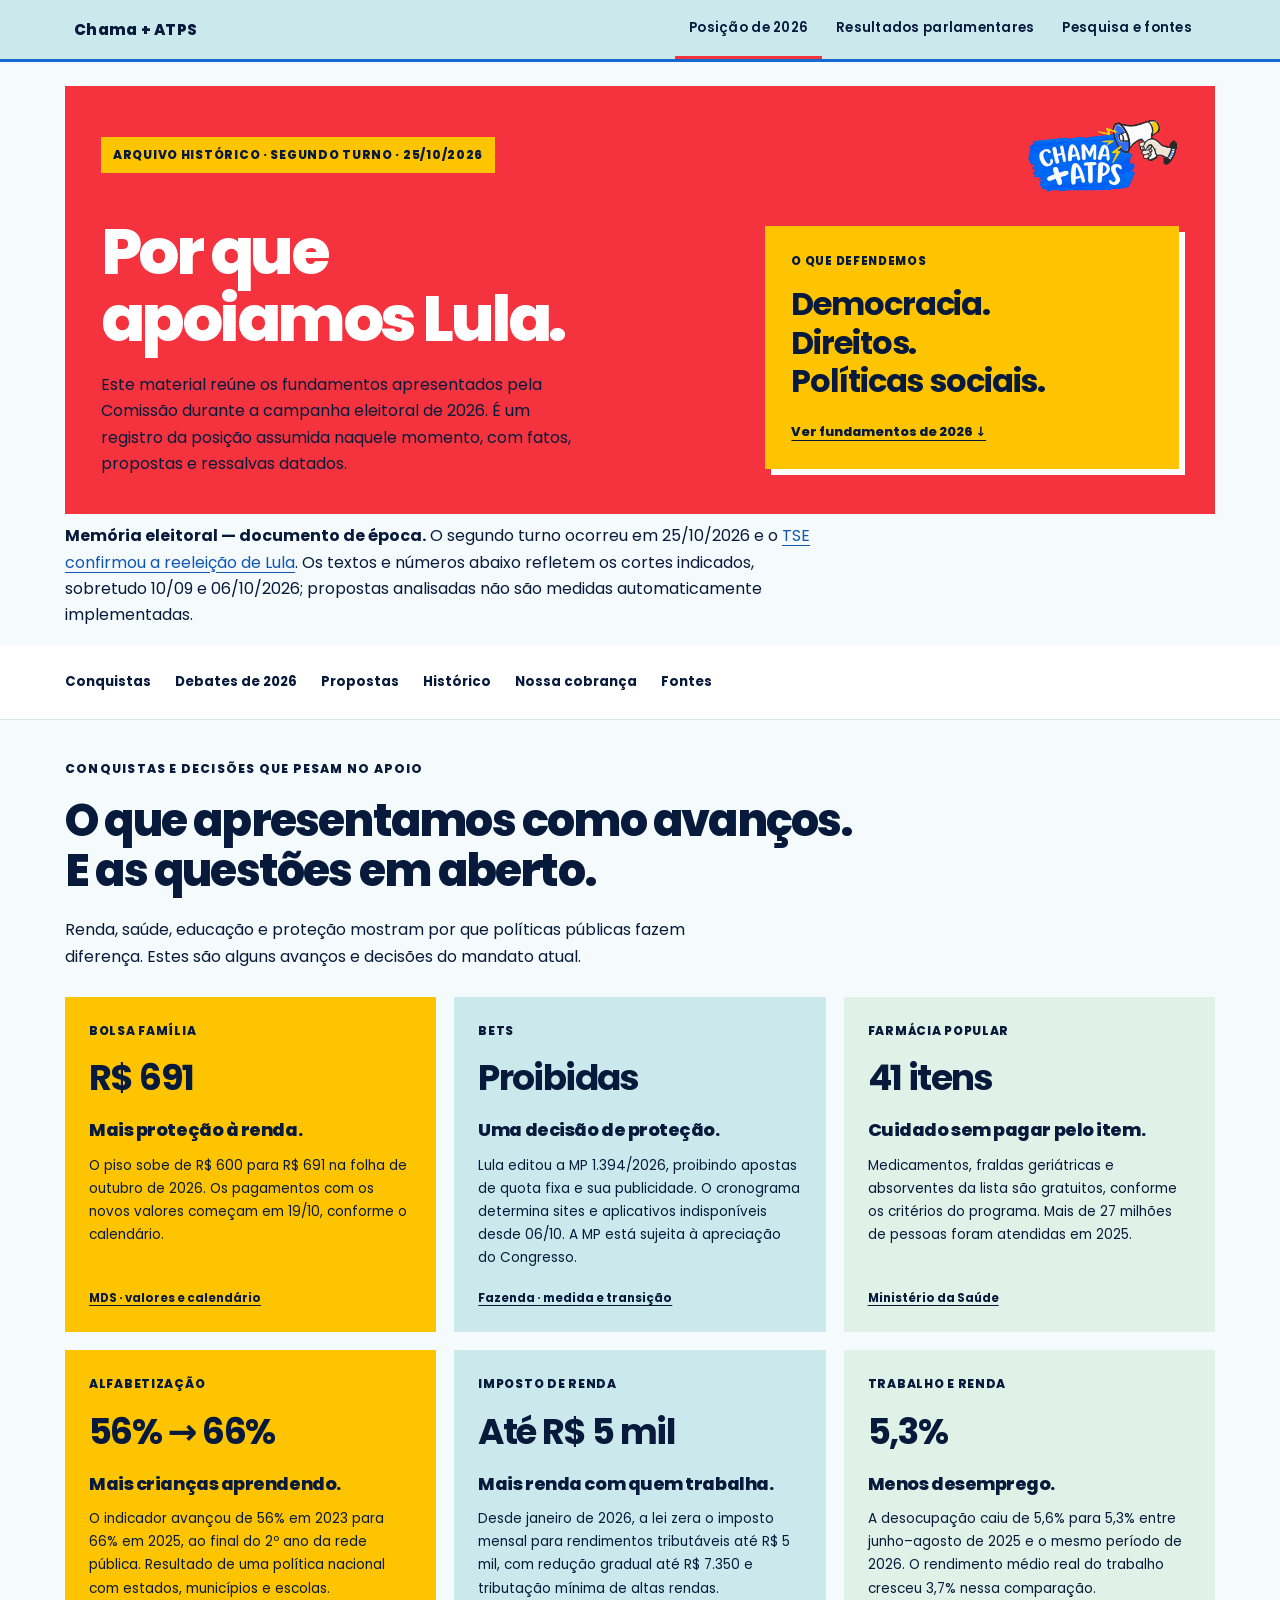
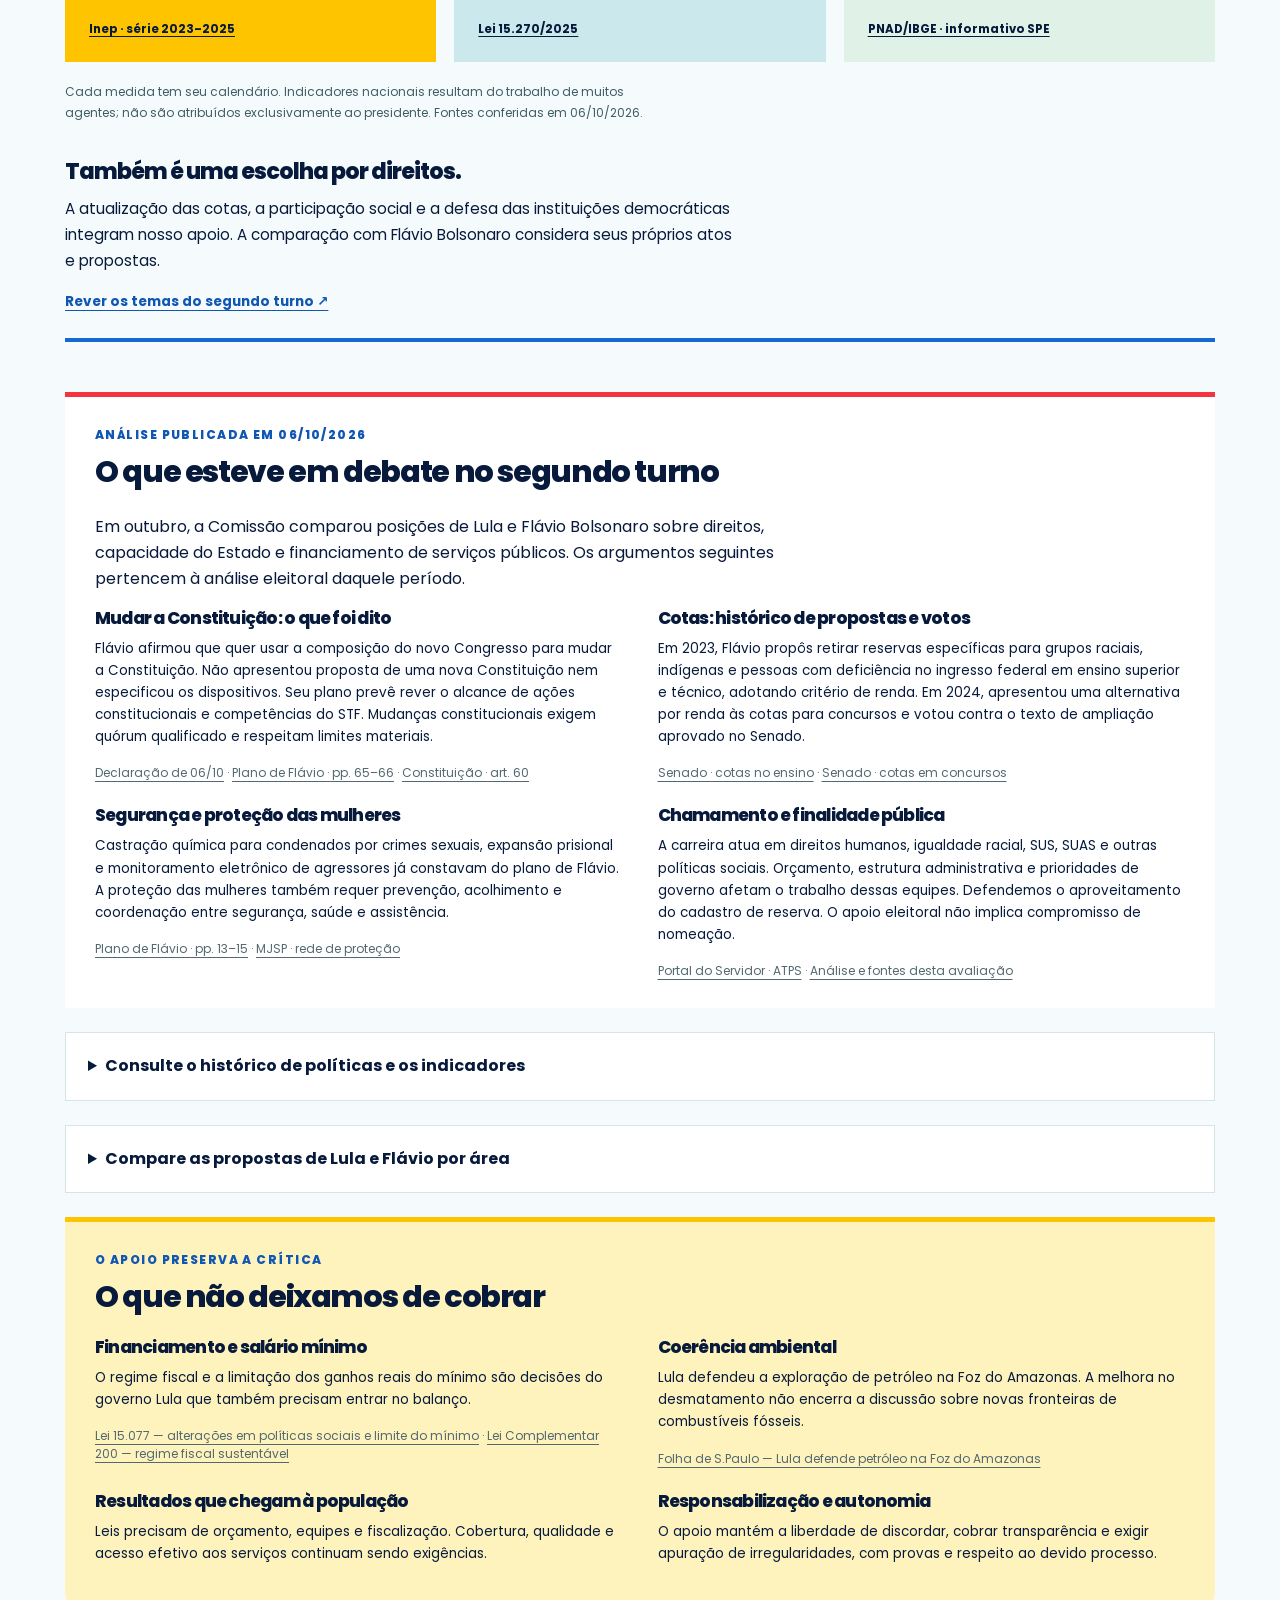
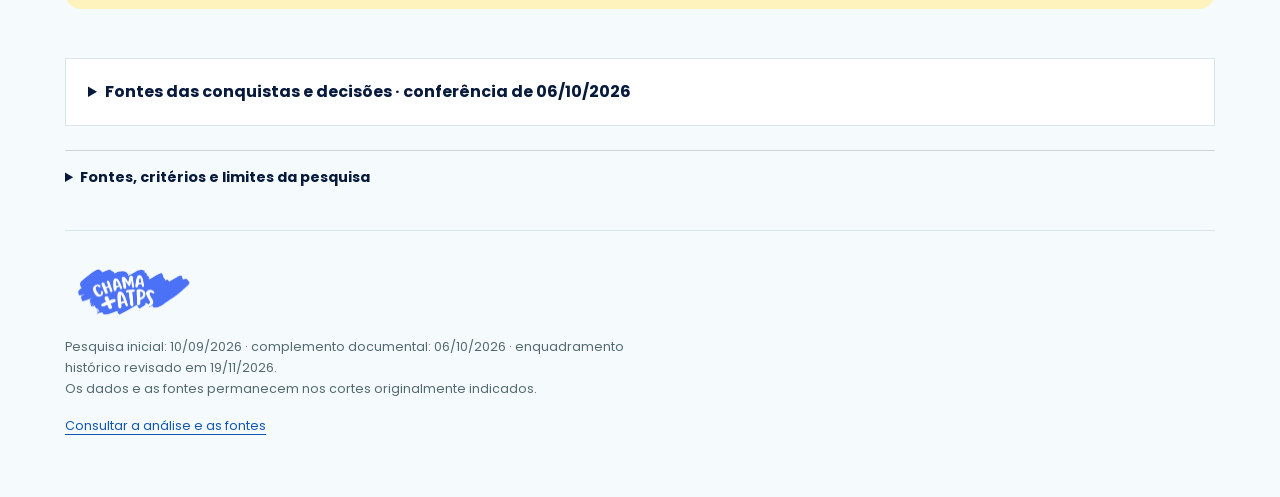
==== commit 72070937: "editorial: enquadrar microsite das eleições 2026 como acervo histórico" ====
--- a/apoio-lula/index.html
+++ b/apoio-lula/index.html
@@ -1,6 +1,6 @@
 <!DOCTYPE html>
 
-<html lang="pt-BR"><head><meta charset="utf-8"/><meta content="width=device-width, initial-scale=1" name="viewport"/><meta content="light" name="color-scheme"/><meta content="Fundamentos documentais, resultados, propostas e ressalvas sobre o apoio à candidatura de Lula em 2026." name="description"/><link href="https://fonts.googleapis.com" rel="preconnect"/><link crossorigin="" href="https://fonts.gstatic.com" rel="preconnect"/><link href="https://fonts.googleapis.com/css2?family=Poppins:wght@400;500;600;700;800&amp;display=swap" rel="stylesheet"/><title>Por que apoiamos Lula | Históricos e propostas comparados · 2026</title><style>
+<html lang="pt-BR"><head><meta charset="utf-8"/><meta content="width=device-width, initial-scale=1" name="viewport"/><meta content="light" name="color-scheme"/><meta content="Arquivo histórico das razões apresentadas pela Comissão do Cadastro Reserva de ATPS em apoio à candidatura de Lula durante as eleições de 2026, com fontes e datas de referência." name="description"/><link href="https://fonts.googleapis.com" rel="preconnect"/><link crossorigin="" href="https://fonts.gstatic.com" rel="preconnect"/><link href="https://fonts.googleapis.com/css2?family=Poppins:wght@400;500;600;700;800&amp;display=swap" rel="stylesheet"/><title>Arquivo histórico | Por que a Comissão apoiou Lula em 2026 — Chama + ATPS</title><style>
 *{box-sizing:border-box}html{scroll-behavior:smooth}body{margin:0;font-family:Arial,Helvetica,sans-serif;color:#213a42;background:#f7f5ef;line-height:1.6}a{color:#155f77;text-underline-offset:3px}a:hover{color:#a8233a}button,select,input{font:inherit}button{cursor:pointer}a:focus-visible,button:focus-visible,input:focus-visible,summary:focus-visible{outline:3px solid #c53146;outline-offset:4px}p{margin:.6rem 0 1rem}h1,h2,h3{line-height:1.13;letter-spacing:-.035em}h2{font-size:clamp(1.8rem,3.6vw,2.6rem)}h3{font-size:1.25rem}small,.small{font-size:.82rem}.refs{display:block;font-size:.75rem;line-height:1.5;margin-top:.65rem;color:#536970}.refs a{color:inherit}header,section{scroll-margin-top:82px}.wrap{width:min(1100px,calc(100% - 48px));margin:auto}.eyebrow{font-size:.72rem;font-weight:800;text-transform:uppercase;letter-spacing:.15em}.rule{border:0;border-top:1px solid #cbd4d3;margin:2rem 0}.muted{color:#566a71}.toolbar{display:flex;gap:14px;align-items:center;justify-content:space-between;padding:14px 0}.toolbar a,.toolbar button{font-size:.78rem;text-decoration:none;border:1px solid #b7c7c9;color:#213a42;background:white;padding:8px 14px;border-radius:5px}.toolbar div{display:flex;gap:8px;flex-wrap:wrap}.foot{padding:30px 0 45px;color:#53636a;font-size:.79rem}details{border-top:1px solid #ccd6d5;padding:15px 0}summary{cursor:pointer;font-weight:700}.bibliography{padding-left:22px}.bibliography li{margin:0 0 15px;font-size:.81rem;overflow-wrap:anywhere}.bibliography span{color:#576a70}.table-scroll{overflow-x:auto}table{border-collapse:collapse;width:100%;font-size:.82rem}th,td{text-align:left;padding:10px 12px;border-bottom:1px solid #d9dfdf;vertical-align:top}th{font-size:.73rem;text-transform:uppercase;letter-spacing:.04em;background:#eef2f2}td a{overflow-wrap:anywhere}.skip{position:absolute;left:-9999px}.skip:focus{left:10px;top:10px;z-index:99;background:white;padding:10px}
 @media(max-width:680px){.wrap{width:calc(100% - 32px)}.toolbar{align-items:flex-start}.toolbar>span{max-width:95px}h1{overflow-wrap:anywhere}th,td{padding:9px 7px}}
 @media print{body{background:white!important;color:#111!important}nav,.toolbar,.no-print{display:none!important}.wrap{width:100%!important}.refs{font-size:8pt}a{color:inherit!important}.foot{font-size:8pt}h1,h2,h3{break-after:avoid}p,li{orphans:3;widows:3}details{break-inside:avoid}details>*{display:block}section{scroll-margin-top:0}table{font-size:8pt}tr{break-inside:avoid}thead{display:table-header-group}@page{size:A4;margin:16mm}}
@@ -43,7 +43,7 @@
 <link href="../assets/brand.css" rel="stylesheet"/>
 <link href="../assets/refresh.css" rel="stylesheet"/><link href="../assets/campaign.css" rel="stylesheet"/><link href="../assets/conquistas.css" rel="stylesheet"/></head><body class="support-page">
 <a class="skip-link" href="#conteudo">Pular para o conteúdo</a>
-<nav aria-label="Navegação principal" class="site-nav"><div class="nav-inner"><a class="nav-home" href="../">Chama + ATPS</a><ul class="nav-links"><li><a aria-current="page" href="../apoio-lula/">Por que Lula</a></li><li><a href="../candidaturas/">Eleitos</a></li><li><a href="../fundamentos/">Análise e fontes</a></li></ul></div></nav><main id="conteudo"><div class="wrap"><header class="hero support-hero-colorful"><div class="support-mast"><p class="eyebrow">Segundo turno · 25 de outubro</p><div aria-label="Chama + ATPS" class="brand-signature brand-signature--megaphone brand-signature--hero" role="img"><span aria-hidden="true" class="brand-brush-crop"><img alt="" src="../assets/pincelada_azul_preset.svg"/></span><img alt="" aria-hidden="true" class="brand-lettering" src="../assets/lettering_chama_atps.svg"/><span aria-hidden="true" class="brand-megaphone-crop"><img alt="" src="../assets/megafone_mao.svg"/></span></div></div><div class="support-opening"><div><h1>Por que<br/>apoiamos Lula.</h1><p class="lead">Por uma vida com mais direitos, proteção e oportunidades. Pelo que avançou — e pelo que ainda precisa avançar.</p></div><aside aria-label="Nosso posicionamento" class="support-position"><p>O que defendemos</p><strong>Democracia.<br/>Direitos.<br/>Políticas sociais.</strong><a href="#conquistas">Veja o que pesa na escolha ↓</a></aside></div></header></div><div class="wrap"></div><nav aria-label="Navegação do infográfico" class="jump"><div class="wrap"><a href="#conquistas">Conquistas</a><a href="#segundo-turno">O que está em disputa</a><a href="#propostas">Propostas</a><a href="#historicos">Histórico</a><a href="#ressalvas">Nossa cobrança</a><a href="#fontes">Fontes</a></div></nav><div class="wrap"><section class="support-achievements" id="nossa-escolha"><div id="conquistas"><p class="campaign-kicker">Conquistas e decisões que pesam no apoio</p><h2>O que já mudou.<br/>O que precisa continuar.</h2><p class="achievement-intro">Renda, saúde, educação e proteção mostram por que políticas públicas fazem diferença. Estes são alguns avanços e decisões do mandato atual.</p><div class="achievement-grid"><article class="achievement achievement-renda"><p class="achievement-label">Bolsa Família</p><strong class="achievement-number">R$ 691</strong><h3>Mais proteção à renda.</h3><p>O piso sobe de R$ 600 para R$ 691 na folha de outubro de 2026. Os pagamentos com os novos valores começam em 19/10, conforme o calendário.</p><a href="https://www.gov.br/mds/pt-br/noticias/bolsa-familia-tera-valor-minimo-de-r-691-a-partir-de-outubro" rel="noopener noreferrer" target="_blank">MDS · valores e calendário</a></article><article class="achievement achievement-protecao"><p class="achievement-label">Bets</p><strong class="achievement-number">Proibidas</strong><h3>Uma decisão de proteção.</h3><p>Lula editou a MP 1.394/2026, proibindo apostas de quota fixa e sua publicidade. O cronograma determina sites e aplicativos indisponíveis desde 06/10. A MP está sujeita à apreciação do Congresso.</p><a href="https://www.gov.br/fazenda/pt-br/composicao/orgaos/secretaria-de-premios-e-apostas/medida-provisoria-ndeg-1-394-2026-entenda-as-novas-regras-para-as-apostas-de-quota-fixa" rel="noopener noreferrer" target="_blank">Fazenda · medida e transição</a></article><article class="achievement achievement-saude"><p class="achievement-label">Farmácia Popular</p><strong class="achievement-number">41 itens</strong><h3>Cuidado sem pagar pelo item.</h3><p>Medicamentos, fraldas geriátricas e absorventes da lista são gratuitos, conforme os critérios do programa. Mais de 27 milhões de pessoas foram atendidas em 2025.</p><a href="https://www.gov.br/saude/pt-br/assuntos/noticias-ms/2026/setembro/programa-farmacia-popular-pode-gerar-economia-de-ate-r-8-8-mil-por-ano-para-familias-brasileiras" rel="noopener noreferrer" target="_blank">Ministério da Saúde</a></article><article class="achievement achievement-educacao"><p class="achievement-label">Alfabetização</p><strong class="achievement-number">56% → 66%</strong><h3>Mais crianças aprendendo.</h3><p>O indicador avançou de 56% em 2023 para 66% em 2025, ao final do 2º ano da rede pública. Resultado de uma política nacional com estados, municípios e escolas.</p><a href="https://www.gov.br/inep/pt-br/centrais-de-conteudo/noticias/avaliacao-da-alfabetizacao/inep-lanca-publicacao-que-detalha-a-construcao-do-indicador-crianca-alfabetizada-ica-e-os-desafios-da-educacao-basica-no-pais" rel="noopener noreferrer" target="_blank">Inep · série 2023–2025</a></article><article class="achievement achievement-tributos"><p class="achievement-label">Imposto de Renda</p><strong class="achievement-number">Até R$ 5 mil</strong><h3>Mais renda com quem trabalha.</h3><p>Desde janeiro de 2026, a lei zera o imposto mensal para rendimentos tributáveis até R$ 5 mil, com redução gradual até R$ 7.350 e tributação mínima de altas rendas.</p><a href="https://www.planalto.gov.br/ccivil_03/_ato2023-2026/2025/lei/l15270.htm" rel="noopener noreferrer" target="_blank">Lei 15.270/2025</a></article><article class="achievement achievement-trabalho"><p class="achievement-label">Trabalho e renda</p><strong class="achievement-number">5,3%</strong><h3>Menos desemprego.</h3><p>A desocupação caiu de 5,6% para 5,3% entre junho–agosto de 2025 e o mesmo período de 2026. O rendimento médio real do trabalho cresceu 3,7% nessa comparação.</p><a href="https://www.gov.br/fazenda/pt-br/central-de-conteudo/publicacoes/conjuntura-economica/emprego-e-renda/defeso-eleitoral-2026/informativo-pnad-ago2026.html" rel="noopener noreferrer" target="_blank">PNAD/IBGE · informativo SPE</a></article></div><p class="achievement-context">Cada medida tem seu calendário. Indicadores nacionais resultam do trabalho de muitos agentes; não são atribuídos exclusivamente ao presidente. Fontes conferidas em 06/10/2026.</p></div><div class="support-values"><h3>Também é uma escolha por direitos.</h3><p>A atualização das cotas, a participação social e a defesa das instituições democráticas integram nosso apoio. A comparação com Flávio Bolsonaro considera seus próprios atos e propostas.</p><a href="#segundo-turno">Veja o que está em disputa agora ↗</a></div></section><section class="critica" id="segundo-turno"><div class="eyebrow">Atualização · 06/10/2026</div><h2>O que está em disputa agora</h2><p>Direitos, capacidade do Estado e financiamento dos serviços entram na escolha entre Lula e Flávio Bolsonaro. Estas são as diferenças e os riscos que pesam na nossa avaliação.</p><div class="critical-grid"><div><h3>Mudar a Constituição: o que foi dito</h3><p>Flávio afirmou que quer usar a composição do novo Congresso para mudar a Constituição. Não apresentou proposta de uma nova Constituição nem especificou os dispositivos. Seu plano prevê rever o alcance de ações constitucionais e competências do STF. Mudanças constitucionais exigem quórum qualificado e respeitam limites materiais.</p><span class="refs"><a href="https://www.cnnbrasil.com.br/eleicoes/flavio-diz-que-usara-maioria-no-congresso-para-mudar-constituicao/" rel="noopener noreferrer" target="_blank">Declaração de 06/10</a> · <a href="https://www.tse.jus.br/eleicoes/eleicoes-2026-content/arquivos/proposta-pl" rel="noopener noreferrer" target="_blank">Plano de Flávio · pp. 65–66</a> · <a href="https://www2.camara.leg.br/legin/fed/consti/1988/constituicao-1988-5-outubro-1988-322142-normaatualizada-pl.html" rel="noopener noreferrer" target="_blank">Constituição · art. 60</a></span></div><div><h3>Cotas: histórico de propostas e votos</h3><p>Em 2023, Flávio propôs retirar reservas específicas para grupos raciais, indígenas e pessoas com deficiência no ingresso federal em ensino superior e técnico, adotando critério de renda. Em 2024, apresentou uma alternativa por renda às cotas para concursos e votou contra o texto de ampliação aprovado no Senado.</p><span class="refs"><a href="https://www12.senado.leg.br/noticias/materias/2023/10/24/senado-aprova-atualizacao-da-lei-de-cotas" rel="noopener noreferrer" target="_blank">Senado · cotas no ensino</a> · <a href="https://www25.senado.leg.br/web/atividade/materias/-/materia/148596" rel="noopener noreferrer" target="_blank">Senado · cotas em concursos</a></span></div><div><h3>Segurança e proteção das mulheres</h3><p>Castração química para condenados por crimes sexuais, expansão prisional e monitoramento eletrônico de agressores já constavam do plano de Flávio. A proteção das mulheres também requer prevenção, acolhimento e coordenação entre segurança, saúde e assistência.</p><span class="refs"><a href="https://www.tse.jus.br/eleicoes/eleicoes-2026-content/arquivos/proposta-pl" rel="noopener noreferrer" target="_blank">Plano de Flávio · pp. 13–15</a> · <a href="https://www.gov.br/mj/pt-br/assuntos/sua-seguranca/seguranca-publica/operacoes-integradas/cgoi/centro-integrado-mulher-segura/conheca-a-iniciativa/" rel="noopener noreferrer" target="_blank">MJSP · rede de proteção</a></span></div><div><h3>Chamamento e finalidade pública</h3><p>A carreira atua em direitos humanos, igualdade racial, SUS, SUAS e outras políticas sociais. Orçamento, estrutura administrativa e prioridades de governo afetam o trabalho dessas equipes. Defendemos o aproveitamento do cadastro de reserva. O apoio eleitoral não implica compromisso de nomeação.</p><span class="refs"><a href="https://www.gov.br/servidor/pt-br/acesso-a-informacao/servidor/carreiras/atps/analista_tecnico_de_politicas_sociais" rel="noopener noreferrer" target="_blank">Portal do Servidor · ATPS</a> · <a href="../fundamentos/#segundo-turno">Análise e fontes desta avaliação</a></span></div></div></section><details class="campaign-archive" id="arquivo-historico"><summary>Consulte o histórico de políticas e os indicadores</summary><section id="historicos"><div class="reading"><span><strong>Histórico:</strong> decisões e resultados documentados.</span><span><strong>Proposta:</strong> compromisso ainda a realizar.</span><span><strong>Apoio:</strong> a avaliação que defendemos.</span></div><h2 class="section-label">O que pesa na nossa escolha</h2><p class="scope">Jair Bolsonaro: 2019–2022. Lula: medidas desde 2023 e marcos anteriores com suas datas. As leis envolvem Congresso e sanção; os resultados nacionais dependem de muitos agentes.</p><article class="compare-row" id="democracia"><div class="row-title"><span class="num">01</span><div><h2>Democracia e participação</h2><p>Instituições confiáveis e sociedade com voz.</p></div></div><div class="history"><div><h3>Governo Jair Bolsonaro · histórico</h3><p>Decreto de 2019 restringiu colegiados abrangidos. Em 2023, o TSE reconheceu abuso de poder de Jair na reunião com embaixadores de 2022.</p><span class="refs"><a href="https://www.planalto.gov.br/ccivil_03/_ato2019-2022/2019/decreto/d9759.htm" rel="noopener noreferrer" target="_blank">Decreto 9.759 — colegiados federais</a> · <a href="https://www.tse.jus.br/comunicacao/noticias/2023/Junho/por-maioria-de-votos-tse-declara-bolsonaro-inelegivel-por-8-anos" rel="noopener noreferrer" target="_blank">TSE — julgamento sobre a reunião com embaixadores</a></span></div><div><h3>Governos Lula · histórico</h3><p>Intervenção temporária na segurança do DF em 8 de janeiro de 2023; instituição do Sistema de Participação Social.</p><span class="refs"><a href="https://www.planalto.gov.br/ccivil_03/_ato2023-2026/2023/decreto/d11377.htm" rel="noopener noreferrer" target="_blank">Decreto 11.377 — intervenção na segurança pública do DF</a> · <a href="https://www.planalto.gov.br/ccivil_03/_ato2023-2026/2023/decreto/d11407.htm" rel="noopener noreferrer" target="_blank">Decreto 11.407 — Sistema de Participação Social</a></span></div></div><p class="choice">Damos peso à participação social e à preservação das instituições democráticas.</p><details><summary>Contexto e limites desta comparação</summary><p>A decisão eleitoral citada é sobre Jair. A avaliação de Flávio exige seus próprios atos e propostas. Nenhum governante responde sozinho pela democracia.</p></details></article><article class="compare-row" id="fome"><div class="row-title"><span class="num">02</span><div><h2>Alimentação e proteção social</h2><p>Proteção contínua, acesso e renda.</p></div></div><div class="history"><div><h3>Governo Jair Bolsonaro · histórico</h3><p>Auxílio Emergencial em 2020; Auxílio Brasil em 2021. Em 2022, complemento até R$ 400 e adicional de R$ 200 entre agosto e dezembro.</p><span class="refs"><a href="https://www.planalto.gov.br/ccivil_03/_ato2019-2022/2020/lei/l13982.htm" rel="noopener noreferrer" target="_blank">Lei 13.982 — Auxílio Emergencial</a> · <a href="https://www.planalto.gov.br/ccivil_03/_ato2019-2022/2021/lei/l14284.htm" rel="noopener noreferrer" target="_blank">Lei 14.284 — Auxílio Brasil e Alimenta Brasil</a> · <a href="https://www.planalto.gov.br/ccivil_03/_ato2019-2022/2022/lei/l14342.htm" rel="noopener noreferrer" target="_blank">Lei 14.342 — benefício extraordinário do Auxílio Brasil</a> · <a href="https://www.planalto.gov.br/ccivil_03/constituicao/emendas/emc/emc123.htm" rel="noopener noreferrer" target="_blank">EC 123 — ampliação temporária de benefícios</a></span></div><div><h3>Governos Lula · histórico</h3><p>O Bolsa Família foi retomado em 2023 com piso de R$ 600 e adicionais. O Decreto 13.120/2026 atualiza o piso para R$ 691 na folha de outubro, com pagamentos desde 19/10; PAA e Cozinha Solidária têm nova base legal desde 2023.</p><span class="refs"><a href="https://www.planalto.gov.br/ccivil_03/_ato2023-2026/2023/lei/l14601.htm" rel="noopener noreferrer" target="_blank">Lei 14.601 — Bolsa Família</a> · <a href="https://www.planalto.gov.br/ccivil_03/_ato2023-2026/2023/lei/l14628.htm" rel="noopener noreferrer" target="_blank">Lei 14.628 — aquisição de alimentos e cozinhas solidárias</a> · <a href="https://www.presidencia.gov.br/ccivil_03/_ato2023-2026/2026/decreto/d13120.htm" rel="noopener noreferrer" target="_blank">Decreto 13.120 — atualização de 2026</a></span></div></div><p class="choice">Apoiamos a combinação de transferência de renda, alimentação e políticas de redução das desigualdades.</p><details><summary>Contexto e limites desta comparação</summary><p>O período Bolsonaro incluiu proteção emergencial e melhora da pobreza em 2022. O resultado da FAO usa médias trienais; não significa fome eliminada.</p></details></article><article class="compare-row" id="trabalho"><div class="row-title"><span class="num">03</span><div><h2>Trabalho, renda e tributação</h2><p>Renda protegida e distribuição dos encargos.</p></div></div><div class="history"><div><h3>Governo Jair Bolsonaro · histórico</h3><p>A reforma da Previdência de 2019 mudou requisitos e cálculos de aposentadoria, com regras de transição e exceções.</p><span class="refs"><a href="https://www.planalto.gov.br/ccivil_03/constituicao/emendas/emc/emc103.htm" rel="noopener noreferrer" target="_blank">EC 103 — reforma da Previdência</a></span></div><div><h3>Governos Lula · histórico</h3><p>Retomada da valorização do mínimo e redução do IR mensal até zerá-lo para rendimentos tributáveis de até R$ 5 mil, desde janeiro de 2026.</p><span class="refs"><a href="https://www.planalto.gov.br/ccivil_03/_ato2023-2026/2023/lei/l14663.htm" rel="noopener noreferrer" target="_blank">Lei 14.663 — política de valorização do salário mínimo</a> · <a href="https://www.planalto.gov.br/ccivil_03/_ato2023-2026/2025/lei/l15270.htm" rel="noopener noreferrer" target="_blank">Lei 15.270 — redução do IR e tributação de altas rendas</a></span></div></div><p class="choice">Valorizamos a proteção da renda e uma distribuição mais progressiva dos tributos.</p><details><summary>Contexto e limites desta comparação</summary><p>Lula também limitou os ganhos reais do mínimo para 2025–2030. Não houve nesta pesquisa estimativa do impacto líquido de todas as mudanças tributárias e previdenciárias.</p><span class="refs"><a href="https://www.planalto.gov.br/ccivil_03/_ato2023-2026/2024/lei/l15077.htm" rel="noopener noreferrer" target="_blank">Lei 15.077 — alterações em políticas sociais e limite do mínimo</a> · <a href="https://www.planalto.gov.br/ccivil_03/leis/lcp/lcp200.htm" rel="noopener noreferrer" target="_blank">Lei Complementar 200 — regime fiscal sustentável</a></span></details></article><article class="compare-row" id="saude"><div class="row-title"><span class="num">04</span><div><h2>Saúde e responsabilidade pública</h2><p>Cuidado pelo SUS e decisões baseadas em evidências.</p></div></div><div class="history"><div><h3>Governo Jair Bolsonaro · histórico</h3><p>A LC 173 previu apoio financeiro aos entes. Na CPI, o representante da Pfizer relatou ofertas sem resposta em 2020 e contrato em março de 2021.</p><span class="refs"><a href="https://www.planalto.gov.br/ccivil_03/leis/lcp/lcp173.htm" rel="noopener noreferrer" target="_blank">LC 173 — enfrentamento federativo à Covid-19</a> · <a href="https://www12.senado.leg.br/noticias/videos/2021/05/representante-da-pfizer-diz-que-ofertas-de-vacina-ao-governo-brasileiro-previam-entregas-em-2020" rel="noopener noreferrer" target="_blank">Senado — depoimento de Carlos Murillo na CPI</a></span></div><div><h3>Governos Lula · histórico</h3><p>Saúde bucal incorporada expressamente à legislação do SUS; novos incentivos e formação no Mais Médicos, em 2023.</p><span class="refs"><a href="https://www.planalto.gov.br/ccivil_03/_ato2023-2026/2023/lei/l14572.htm" rel="noopener noreferrer" target="_blank">Lei 14.572 — Política Nacional de Saúde Bucal</a> · <a href="https://www.planalto.gov.br/ccivil_03/_ato2023-2026/2023/lei/l14621.htm" rel="noopener noreferrer" target="_blank">Lei 14.621 — mudanças no Mais Médicos</a></span></div></div><p class="choice">Apoiamos o fortalecimento da capacidade pública de cuidado e exigimos responsabilidade na gestão sanitária.</p><details><summary>Contexto e limites desta comparação</summary><p>A pandemia foi um choque excepcional. O depoimento é atribuído ao depoente; não quantifica mortes evitáveis. Leis recentes não comprovam que filas foram resolvidas.</p></details></article><article class="compare-row" id="educacao"><div class="row-title"><span class="num">05</span><div><h2>Educação e permanência</h2><p>Entrar, aprender e concluir.</p></div></div><div class="history"><div><h3>Governo Jair Bolsonaro · histórico</h3><p>Fundeb permanente aprovado pelo Congresso em 2020; regulamentação sancionada por Bolsonaro. Programa federal cívico-militar criado em 2019.</p><span class="refs"><a href="https://www.planalto.gov.br/ccivil_03/constituicao/emendas/emc/emc108.htm" rel="noopener noreferrer" target="_blank">EC 108 — Fundeb permanente</a> · <a href="https://www.planalto.gov.br/ccivil_03/_ato2019-2022/2020/lei/l14113.htm" rel="noopener noreferrer" target="_blank">Lei 14.113 — regulamentação do Fundeb</a> · <a href="https://www.planalto.gov.br/ccivil_03/_ato2019-2022/2019/decreto/d10004.htm" rel="noopener noreferrer" target="_blank">Decreto 10.004 — escolas cívico-militares</a></span></div><div><h3>Governos Lula · histórico</h3><p>Prouni (2005), Institutos Federais (2008), atualização das cotas (2023) e base legal do Pé-de-Meia (2024).</p><span class="refs"><a href="https://www.planalto.gov.br/ccivil_03/_ato2004-2006/2005/lei/l11096.htm" rel="noopener noreferrer" target="_blank">Lei 11.096 — Programa Universidade para Todos</a> · <a href="https://www.planalto.gov.br/ccivil_03/_ato2007-2010/2008/lei/l11892.htm" rel="noopener noreferrer" target="_blank">Lei 11.892 — Rede Federal e Institutos Federais</a> · <a href="https://www.planalto.gov.br/ccivil_03/_ato2023-2026/2023/lei/l14723.htm" rel="noopener noreferrer" target="_blank">Lei 14.723 — atualização da política de cotas</a> · <a href="https://www.planalto.gov.br/ccivil_03/_ato2023-2026/2024/lei/l14818.htm" rel="noopener noreferrer" target="_blank">Lei 14.818 — incentivo à permanência no ensino médio</a></span></div></div><p class="choice">Pesam no apoio a expansão do acesso, a oferta pública e as condições de permanência estudantil.</p><details><summary>Contexto e limites desta comparação</summary><p>O Fundeb de 2020 é um avanço que deve ser reconhecido. Não foi criação exclusiva de Bolsonaro. Leis e matrículas, sozinhas, não medem qualidade da aprendizagem.</p></details></article><article class="compare-row" id="estado"><div class="row-title"><span class="num">06</span><div><h2>Estado e serviços públicos</h2><p>Capacidade de entregar direitos.</p></div></div><div class="history"><div><h3>Governo Jair Bolsonaro · histórico</h3><p>PEC 32 de reforma administrativa enviada em 2020; lei de desestatização da Eletrobras em 2021; restrições temporárias de pessoal na pandemia.</p><span class="refs"><a href="https://www.camara.leg.br/proposicoesWeb/fichadetramitacao?idProposicao=2262083" rel="noopener noreferrer" target="_blank">Câmara — PEC 32/2020</a> · <a href="https://www.planalto.gov.br/ccivil_03/_ato2019-2022/2021/lei/l14182.htm" rel="noopener noreferrer" target="_blank">Lei 14.182 — desestatização da Eletrobras</a> · <a href="https://www.planalto.gov.br/ccivil_03/leis/lcp/lcp173.htm" rel="noopener noreferrer" target="_blank">LC 173 — enfrentamento federativo à Covid-19</a></span></div><div><h3>Governos Lula · histórico</h3><p>CNU instituído em 2023 para seleção conjunta de servidores. A expansão de despesas permanece sujeita ao regime fiscal aprovado no mesmo ano.</p><span class="refs"><a href="https://www.planalto.gov.br/ccivil_03/_ato2023-2026/2023/decreto/d11722.htm" rel="noopener noreferrer" target="_blank">Decreto 11.722 — Concurso Público Nacional Unificado</a> · <a href="https://www.planalto.gov.br/ccivil_03/leis/lcp/lcp200.htm" rel="noopener noreferrer" target="_blank">Lei Complementar 200 — regime fiscal sustentável</a></span></div></div><p class="choice">Defendemos capacidade técnica, continuidade dos serviços e controle público sobre as prioridades do Estado.</p><details><summary>Contexto e limites desta comparação</summary><p>A PEC 32 é proposta, não lei promulgada. Restrições da pandemia tinham exceções. CPNU não garante nomeação de todo cadastro de reserva.</p></details></article><article class="compare-row" id="direitos"><div class="row-title"><span class="num">07</span><div><h2>Igualdade e proteção</h2><p>Direitos com instrumentos concretos.</p></div></div><div class="history"><div><h3>Governo Jair Bolsonaro · histórico</h3><p>Lei de 2021 instituiu o Sinal Vermelho e tipificou a violência psicológica contra a mulher.</p><span class="refs"><a href="https://www.planalto.gov.br/ccivil_03/_ato2019-2022/2021/lei/l14188.htm" rel="noopener noreferrer" target="_blank">Lei 14.188 — proteção contra violência doméstica</a></span></div><div><h3>Governos Lula · histórico</h3><p>Lei Maria da Penha sancionada em 2006; Lei de Igualdade Salarial e atualização das cotas em 2023.</p><span class="refs"><a href="https://www.planalto.gov.br/ccivil_03/_ato2004-2006/2006/lei/l11340.htm" rel="noopener noreferrer" target="_blank">Lei 11.340 — Lei Maria da Penha</a> · <a href="https://www.planalto.gov.br/ccivil_03/_ato2023-2026/2023/lei/l14611.htm" rel="noopener noreferrer" target="_blank">Lei 14.611 — igualdade salarial entre mulheres e homens</a> · <a href="https://www.planalto.gov.br/ccivil_03/_ato2023-2026/2023/lei/l14723.htm" rel="noopener noreferrer" target="_blank">Lei 14.723 — atualização da política de cotas</a></span></div></div><p class="choice">Apoiamos políticas que enfrentam desigualdades e ampliam proteção, acesso e fiscalização.</p><details><summary>Contexto e limites desta comparação</summary><p>Há marcos protetivos nos dois períodos. O balanço não autoriza afirmar que discriminação ou violência foram superadas, nem cobre integralmente todos os direitos.</p></details></article><article class="compare-row" id="ambiente"><div class="row-title"><span class="num">08</span><div><h2>Meio ambiente e clima</h2><p>Proteger e exigir coerência.</p></div></div><div class="history"><div><h3>Governo Jair Bolsonaro · histórico</h3><p>Na Amazônia Legal, o Prodes aumentou de 2019 a 2021 e recuou em 2022. A série completa está no gráfico abaixo.</p><span class="refs"><a href="https://www.gov.br/inpe/pt-br/assuntos/ultimas-noticias/2024_0628_ppcdam-interministerial.pdf" rel="noopener noreferrer" target="_blank">INPE — Dinâmica atual do desmatamento no Brasil</a></span></div><div><h3>Governos Lula · histórico</h3><p>PPCDAm restabelecido em 2023; o Prodes caiu nos anos apresentados de 2023 a 2025.</p><span class="refs"><a href="https://www.planalto.gov.br/ccivil_03/_ato2023-2026/2023/decreto/d11367.htm" rel="noopener noreferrer" target="_blank">Decreto 11.367 — retomada do PPCDAm</a> · <a href="https://www.gov.br/inpe/pt-br/assuntos/ultimas-noticias/2024_0628_ppcdam-interministerial.pdf" rel="noopener noreferrer" target="_blank">INPE — Dinâmica atual do desmatamento no Brasil</a> · <a href="https://www.gov.br/inpe/pt-br/assuntos/ultimas-noticias/sistema-do-inpe-aponta-5-731-km2-de-desmatamento-na-amazonia-em-2025" rel="noopener noreferrer" target="_blank">INPE — taxa consolidada do Prodes 2025</a></span></div></div><p class="choice">Pesam no apoio a retomada dos instrumentos ambientais e a melhora observada no desmatamento.</p><details><summary>Contexto e limites desta comparação</summary><p>O calendário Prodes atravessa mandatos. Lula defende petróleo na Foz do Amazonas; o Cerrado subiu em 2023. A trajetória ambiental inclui essas tensões.</p><span class="refs"><a href="https://www1.folha.uol.com.br/ambiente/2026/08/lula-promete-protecao-ambiental-ao-defender-petroleo-na-foz-do-amazonas.shtml" rel="noopener noreferrer" target="_blank">Folha de S.Paulo — Lula defende petróleo na Foz do Amazonas</a> · <a href="https://www.gov.br/inpe/pt-br/assuntos/ultimas-noticias/2024_0628_ppcdam-interministerial.pdf" rel="noopener noreferrer" target="_blank">INPE — Dinâmica atual do desmatamento no Brasil</a></span></details></article></section><section class="outcomes" id="resultados"><div class="eyebrow">Mesmas séries · períodos identificados</div><h2>Os números, com o caminho até aqui</h2><p class="outcomes-intro">Indicadores observados, sem atribuição exclusiva a um presidente. As escalas começam em zero. A pandemia afetou fortemente o período 2020–2021.</p><div class="series"><div class="series-panel"><h3>Pobreza monetária · % da população</h3><div class="period">2019–2022 · período que inclui o governo Bolsonaro</div><div class="sbar"><span>2019</span><div class="track"><span style="width:81.5000%;background:#60747e"></span></div><b>32,6%</b></div><div class="sbar"><span>2020</span><div class="track"><span style="width:77.7500%;background:#60747e"></span></div><b>31,1%</b></div><div class="sbar"><span>2021</span><div class="track"><span style="width:92.0000%;background:#60747e"></span></div><b>36,8%</b></div><div class="sbar"><span>2022</span><div class="track"><span style="width:79.0000%;background:#60747e"></span></div><b>31,6%</b></div><div class="period">2023 em diante · período que inclui o governo Lula</div><div class="sbar"><span>2023</span><div class="track"><span style="width:68.2500%;background:#3e7867"></span></div><b>27,3%</b></div><div class="sbar"><span>2024</span><div class="track"><span style="width:57.7500%;background:#3e7867"></span></div><b>23,1%</b></div><p class="plot-foot">Escala comum de 0 a 40%. Série da SIS/IBGE reproduzida pela CNN. A pobreza piorou em 2021 e caiu em 2022–2024; a pandemia e a recuperação fazem parte da leitura.</p><span class="refs"><a href="https://www.cnnbrasil.com.br/economia/money/macroeconomia/populacao-em-extrema-pobreza-cai-para-35-em-2024-diz-ibge/" rel="noopener noreferrer" target="_blank">CNN Brasil — pobreza e extrema pobreza na SIS/IBGE</a></span></div><div class="series-panel"><h3>Desmatamento · Amazônia Legal · km²</h3><div class="period">2019–2022 · período que inclui o governo Bolsonaro</div><div class="sbar"><span>2019</span><div class="track"><span style="width:72.3500%;background:#60747e"></span></div><b>10.129</b></div><div class="sbar"><span>2020</span><div class="track"><span style="width:77.5071%;background:#60747e"></span></div><b>10.851</b></div><div class="sbar"><span>2021</span><div class="track"><span style="width:93.1286%;background:#60747e"></span></div><b>13.038</b></div><div class="sbar"><span>2022</span><div class="track"><span style="width:82.8143%;background:#60747e"></span></div><b>11.594</b></div><div class="period">2023 em diante · período que inclui o governo Lula</div><div class="sbar"><span>2023</span><div class="track"><span style="width:64.7429%;background:#3e7867"></span></div><b>9.064</b></div><div class="sbar"><span>2024</span><div class="track"><span style="width:46.5571%;background:#3e7867"></span></div><b>6.518</b></div><div class="sbar"><span>2025</span><div class="track"><span style="width:40.9357%;background:#3e7867"></span></div><b>5.731</b></div><p class="plot-foot">Escala comum de 0 a 14 mil km². Ano Prodes: agosto–julho; 2019 e 2023 atravessam mandatos. Dados 2019–2023 da apresentação de 2024 e 2024–2025 da divulgação consolidada de 2026.</p><span class="refs"><a href="https://www.gov.br/inpe/pt-br/assuntos/ultimas-noticias/2024_0628_ppcdam-interministerial.pdf" rel="noopener noreferrer" target="_blank">INPE — Dinâmica atual do desmatamento no Brasil</a> · <a href="https://www.gov.br/inpe/pt-br/assuntos/ultimas-noticias/sistema-do-inpe-aponta-5-731-km2-de-desmatamento-na-amazonia-em-2025" rel="noopener noreferrer" target="_blank">INPE — taxa consolidada do Prodes 2025</a></span></div></div><div class="two-stats"><div><span class="big">Fora do Mapa da Fome</span><p>FAO: subalimentação abaixo de 2,5% em 2022–2024. A atualização de 2026 foi consultada na Agência Brasil, que informa manutenção do resultado em 2023–2025.</p><span class="refs"><a href="https://www.fao.org/brasil/noticias/detail-events/en/c/1741586/" rel="noopener noreferrer" target="_blank">FAO — Brasil voltou a sair do Mapa da Fome</a> · <a href="https://agenciabrasil.ebc.com.br/direitos-humanos/noticia/2026-07/brasil-continua-fora-do-mapa-da-fome-aponta-relatorio-da-onu" rel="noopener noreferrer" target="_blank">Agência Brasil — Brasil continua fora do Mapa da Fome</a></span><p><strong>O limite:</strong> a classificação não significa fome eliminada.</p></div><div><span class="big">5,8% → 5,3%</span><p>Desocupação em maio–julho de 2025 e 2026, respectivamente, segundo a PNAD/IBGE noticiada pelo UOL.</p><span class="refs"><a href="https://economia.uol.com.br/noticias/redacao/2026/08/27/desemprego---julho-2026.ghtm" rel="noopener noreferrer" target="_blank">UOL — desocupação no trimestre até julho de 2026</a></span><p><strong>O limite:</strong> é uma atualização recente, não uma comparação direta com o governo Bolsonaro.</p></div></div></section></details><details class="campaign-archive"><summary>Compare as propostas de Lula e Flávio por área</summary><section class="program-grid" id="propostas"><div class="eyebrow">A próxima escolha · promessas lado a lado</div><h2>O que Lula e Flávio propõem para 2026</h2><p class="scope">Síntese temática dos programas apresentados ao TSE. Publicação no tribunal confirma o documento, não a realização ou a viabilidade das propostas.</p><div class="table-scroll"><table class="promise-table"><thead><tr><th>Tema</th><th>Lula · proposta 2026</th><th>Flávio · proposta 2026</th></tr></thead><tbody><tr><td>Democracia</td><td>Ampliar participação social.<small>Programa de Lula · p. 15</small></td><td>Rever competências do STF e ações constitucionais.<small>Programa de Flávio · p. 65–66</small></td></tr><tr><td>Proteção social</td><td>Continuar políticas de proteção.<small>Programa de Lula · p. 18</small></td><td>Manter programas e facilitar retorno após desemprego.<small>Programa de Flávio · p. 42–43</small></td></tr><tr><td>Trabalho</td><td>Reduzir jornada e proteger trabalho em plataformas.<small>Programa de Lula · p. 74–75</small></td><td>Reduzir custos de contratação, declarando preservar direitos.<small>Programa de Flávio · p. 43</small></td></tr><tr><td>Saúde</td><td>Expandir equipes e integrar prontuários.<small>Programa de Lula · p. 34–35</small></td><td>Ampliar atenção familiar, serviços e prontuário digital.<small>Programa de Flávio · p. 26, 37</small></td></tr><tr><td>Educação</td><td>Fortalecer permanência e expandir oferta pública.<small>Programa de Lula · p. 31–33</small></td><td>Ampliar escolas cívico-militares e vouchers onde faltarem vagas.<small>Programa de Flávio · p. 35–36</small></td></tr><tr><td>Estado</td><td>Regulamentar negociação coletiva no setor público.<small>Programa de Lula · p. 76</small></td><td>Cortar ao menos dez ministérios e retomar privatizações.<small>Programa de Flávio · p. 69–70</small></td></tr><tr><td>Direitos</td><td>Ampliar inclusão e enfrentamento das desigualdades.<small>Programa de Lula · p. 23</small></td><td>Expandir creches e cuidados a idosos e pessoas com deficiência.<small>Programa de Flávio · p. 21</small></td></tr><tr><td>Ambiente</td><td>Desmatamento líquido zero em 2030.<small>Programa de Lula · p. 70</small></td><td>Remunerar conservação e agilizar licenciamento.<small>Programa de Flávio · p. 55</small></td></tr></tbody></table></div><span class="refs"><a href="https://dadosabertos.tse.jus.br/dataset/candidatos-2026/resource/433ac1f4-07dc-44a2-bcbe-c87a2073721a" rel="noopener noreferrer" target="_blank">TSE — pacote oficial de propostas presidenciais 2026 (contém os PDFs auditados de Lula e Flávio Bolsonaro)</a> · <a href="https://drive.google.com/file/d/1ruX45Z09uhSPNebIKXBvZ5qLYfPJKNKO/view" rel="noopener noreferrer" target="_blank">Abrir PDF utilizado nesta análise — Lula</a> · <a href="https://drive.google.com/file/d/12qZqODh8K7D4fxEDQ0zt2F8Hby7-0Prv/view" rel="noopener noreferrer" target="_blank">Abrir PDF utilizado nesta análise — Flávio Bolsonaro</a></span><p class="prom-notes">Há convergências em objetivos sociais e de atendimento. As diferenças exigem discutir desenho, financiamento, capacidade dos serviços e controle democrático. Nenhuma proposta nesta tabela é tratada como resultado já entregue.</p></section></details><section class="critica" id="ressalvas"><div class="eyebrow">O apoio preserva a crítica</div><h2>O que não deixamos de cobrar</h2><div class="critical-grid"><div><h3>Financiamento e salário mínimo</h3><p>O regime fiscal e a limitação dos ganhos reais do mínimo são decisões do governo Lula que também precisam entrar no balanço.</p><span class="refs"><a href="https://www.planalto.gov.br/ccivil_03/_ato2023-2026/2024/lei/l15077.htm" rel="noopener noreferrer" target="_blank">Lei 15.077 — alterações em políticas sociais e limite do mínimo</a> · <a href="https://www.planalto.gov.br/ccivil_03/leis/lcp/lcp200.htm" rel="noopener noreferrer" target="_blank">Lei Complementar 200 — regime fiscal sustentável</a></span></div><div><h3>Coerência ambiental</h3><p>Lula defendeu a exploração de petróleo na Foz do Amazonas. A melhora no desmatamento não encerra a discussão sobre novas fronteiras de combustíveis fósseis.</p><span class="refs"><a href="https://www1.folha.uol.com.br/ambiente/2026/08/lula-promete-protecao-ambiental-ao-defender-petroleo-na-foz-do-amazonas.shtml" rel="noopener noreferrer" target="_blank">Folha de S.Paulo — Lula defende petróleo na Foz do Amazonas</a></span></div><div><h3>Resultados que chegam à população</h3><p>Leis precisam de orçamento, equipes e fiscalização. Cobertura, qualidade e acesso efetivo aos serviços continuam sendo exigências.</p></div><div><h3>Responsabilização e autonomia</h3><p>O apoio mantém a liberdade de discordar, cobrar transparência e exigir apuração de irregularidades, com provas e respeito ao devido processo.</p></div></div></section><section class="sources" id="fontes"><details class="campaign-archive"><summary>Fontes das conquistas e decisões · conferência de 06/10/2026</summary><ol class="bibliography"><li id="fonte-BF26"><strong>BF26 · Fonte institucional</strong> — 17/09/2026; atualização 25/09/2026. <a href="https://www.gov.br/mds/pt-br/noticias/bolsa-familia-tera-valor-minimo-de-r-691-a-partir-de-outubro" rel="noopener noreferrer" target="_blank">MDS · Bolsa Família: novos valores e calendário</a><br/><span>Piso de R$ 691 na folha de outubro; pagamentos desde 19/10. Recomposição pela inflação, não ganho real estimado.</span></li><li id="fonte-DEC26"><strong>DEC26 · Fonte institucional</strong> — 17/09/2026. <a href="https://www.presidencia.gov.br/ccivil_03/_ato2023-2026/2026/decreto/d13120.htm" rel="noopener noreferrer" target="_blank">Decreto 13.120/2026 · reajuste do Bolsa Família</a><br/><span>Valores legais; efeitos financeiros desde 01/10/2026.</span></li><li id="fonte-BETS26"><strong>BETS26 · Fonte institucional</strong> — 02/10/2026. <a href="https://www.gov.br/fazenda/pt-br/composicao/orgaos/secretaria-de-premios-e-apostas/medida-provisoria-ndeg-1-394-2026-entenda-as-novas-regras-para-as-apostas-de-quota-fixa" rel="noopener noreferrer" target="_blank">Fazenda · proibição das bets e transição</a><br/><span>MP 1.394/2026, de 25/09. Apostas de quota fixa; não abrange as demais loterias. Encerramento dos sites previsto desde 06/10; medida provisória sujeita à apreciação do Congresso.</span></li><li id="fonte-FARM26"><strong>FARM26 · Fonte institucional</strong> — 21/09/2026. <a href="https://www.gov.br/saude/pt-br/assuntos/noticias-ms/2026/setembro/programa-farmacia-popular-pode-gerar-economia-de-ate-r-8-8-mil-por-ano-para-familias-brasileiras" rel="noopener noreferrer" target="_blank">Saúde · Farmácia Popular</a><br/><span>41 itens gratuitos; mais de 27 milhões de pessoas atendidas em 2025. Não utilizamos a economia familiar máxima estimada como valor universal.</span></li><li id="fonte-ICA26"><strong>ICA26 · Fonte institucional</strong> — 21/08/2026; atualização 03/09/2026. <a href="https://www.gov.br/inep/pt-br/centrais-de-conteudo/noticias/avaliacao-da-alfabetizacao/inep-lanca-publicacao-que-detalha-a-construcao-do-indicador-crianca-alfabetizada-ica-e-os-desafios-da-educacao-basica-no-pais" rel="noopener noreferrer" target="_blank">Inep · Indicador Criança Alfabetizada</a><br/><span>56% em 2023, 59% em 2024 e 66% em 2025; estudantes ao final do 2º ano da rede pública. Trabalho compartilhado entre governos, escolas e profissionais.</span></li><li id="fonte-PNAD26"><strong>PNAD26 · Fonte institucional</strong> — referência junho–agosto de 2026. <a href="https://www.gov.br/fazenda/pt-br/central-de-conteudo/publicacoes/conjuntura-economica/emprego-e-renda/defeso-eleitoral-2026/informativo-pnad-ago2026.html" rel="noopener noreferrer" target="_blank">Fazenda/SPE · PNAD Contínua de agosto</a><br/><span>Dados do IBGE: desocupação de 5,6% para 5,3% nos períodos equivalentes de 2025 e 2026; renda real média de R$ 3.777, alta anual de 3,7%. Dados sem ajuste sazonal.</span></li></ol></details><details><summary>Fontes, critérios e limites da pesquisa</summary><p class="source-guide">Pesquisa inicial em 10/09/2026; complemento e revisão em 06/10/2026. Programas eleitorais, legislação e indicadores têm suas próprias datas. Novas medidas de setembro e dados de agosto foram conferidos em fontes oficiais.</p><p class="source-guide">Indicadores têm calendários e abrangências diferentes. Os gráficos não estimam efeitos causais de presidentes. A posição é da Comissão do Cadastro Reserva de ATPS do CPNU 1 / #ChamaMaisATPS e não é atribuída às instituições citadas como fonte.</p><ol class="bibliography"><li id="fonte-TSE"><strong>TSE · Base eleitoral</strong> — 10/09/2026. <a href="https://dadosabertos.tse.jus.br/dataset/candidatos-2026" rel="noopener noreferrer" target="_blank">TSE — candidaturas de 2026</a><br/><span>Arquivos nacionais de candidatos e informações complementares; geração em 10/09/2026, 12:30:20. Cruzamento por SQ_CANDIDATO.</span></li><li id="fonte-PROG"><strong>PROG · Documento da candidatura</strong> — 2026. <a href="https://dadosabertos.tse.jus.br/dataset/candidatos-2026/resource/433ac1f4-07dc-44a2-bcbe-c87a2073721a" rel="noopener noreferrer" target="_blank">Planos de governo presidenciais no TSE Dados Abertos — pacote ZIP (contém programa de Lula)</a><br/><span>PDF 2026BR280002542548_01.pdf, 84 páginas, no pacote BR. Leitura dos trechos temáticos indicados; declarações sobre realizações não foram automaticamente aceitas como fatos.</span></li><li id="fonte-FAO25"><strong>FAO25 · Fonte primária</strong> — 13/08/2025. <a href="https://www.fao.org/brasil/noticias/detail-events/en/c/1741586/" rel="noopener noreferrer" target="_blank">FAO — Brasil voltou a sair do Mapa da Fome</a><br/><span>Jorge Meza, representante da FAO no Brasil; comentário institucional sobre o SOFI 2025. Triênio 2022–2024.</span></li><li id="fonte-FAO26"><strong>FAO26 · Fonte secundária</strong> — 22/07/2026. <a href="https://agenciabrasil.ebc.com.br/direitos-humanos/noticia/2026-07/brasil-continua-fora-do-mapa-da-fome-aponta-relatorio-da-onu" rel="noopener noreferrer" target="_blank">Agência Brasil — Brasil continua fora do Mapa da Fome</a><br/><span>Daniella Almeida; reportagem sobre o SOFI 2026. Texto lido; o endereço apresentou instabilidade na reconferência. O relatório primário de 2026 não pôde ser aberto.</span></li><li id="fonte-BF"><strong>BF · Fonte primária</strong> — 19/06/2023. <a href="https://www.planalto.gov.br/ccivil_03/_ato2023-2026/2023/lei/l14601.htm" rel="noopener noreferrer" target="_blank">Lei 14.601 — Bolsa Família</a><br/><span>Especialmente arts. 1º, 7º e 12: desenho dos benefícios e execução federativa.</span></li><li id="fonte-PAA"><strong>PAA · Fonte primária</strong> — 20/07/2023. <a href="https://www.planalto.gov.br/ccivil_03/_ato2023-2026/2023/lei/l14628.htm" rel="noopener noreferrer" target="_blank">Lei 14.628 — aquisição de alimentos e cozinhas solidárias</a><br/><span>Arts. 1º a 4º: acesso à alimentação e compras da agricultura familiar.</span></li><li id="fonte-POB"><strong>POB · Fonte secundária</strong> — 03/12/2025. <a href="https://www.cnnbrasil.com.br/economia/money/macroeconomia/populacao-em-extrema-pobreza-cai-para-35-em-2024-diz-ibge/" rel="noopener noreferrer" target="_blank">CNN Brasil — pobreza e extrema pobreza na SIS/IBGE</a><br/><span>João Nakamura, com informações da Agência Brasil. Texto integral consultado. A notícia original do IBGE retornou erro de acesso.</span></li><li id="fonte-MIN"><strong>MIN · Fonte primária</strong> — 28/08/2023. <a href="https://www.planalto.gov.br/ccivil_03/_ato2023-2026/2023/lei/l14663.htm" rel="noopener noreferrer" target="_blank">Lei 14.663 — política de valorização do salário mínimo</a><br/><span>Art. 3º: reajuste a partir de 2024; inflação e crescimento real do PIB de dois anos antes. Deve ser lida com a Lei 15.077/2024.</span></li><li id="fonte-CAP"><strong>CAP · Fonte primária</strong> — 27/12/2024. <a href="https://www.planalto.gov.br/ccivil_03/_ato2023-2026/2024/lei/l15077.htm" rel="noopener noreferrer" target="_blank">Lei 15.077 — alterações em políticas sociais e limite do mínimo</a><br/><span>Art. 4º remete ao art. 5º da LC 200/2023 para limitar os ganhos reais de 2025 a 2030. Arts. 1º e 2º tratam de exigências cadastrais e suas exceções.</span></li><li id="fonte-FISC"><strong>FISC · Fonte primária</strong> — 30/08/2023. <a href="https://www.planalto.gov.br/ccivil_03/leis/lcp/lcp200.htm" rel="noopener noreferrer" target="_blank">Lei Complementar 200 — regime fiscal sustentável</a><br/><span>Texto consolidado consultado; arts. 3º–6º, incluindo alterações posteriores identificadas no próprio texto. Limites gerais e exceções não equivalem ao orçamento executado de cada programa.</span></li><li id="fonte-IR"><strong>IR · Fonte primária</strong> — 26/11/2025. <a href="https://www.planalto.gov.br/ccivil_03/_ato2023-2026/2025/lei/l15270.htm" rel="noopener noreferrer" target="_blank">Lei 15.270 — redução do IR e tributação de altas rendas</a><br/><span>Art. 2º, que inclui o art. 3º-A na Lei 9.250: redução mensal desde janeiro de 2026. Regras específicas também para o ajuste anual.</span></li><li id="fonte-EMP"><strong>EMP · Fonte secundária</strong> — 27/08/2026. <a href="https://economia.uol.com.br/noticias/redacao/2026/08/27/desemprego---julho-2026.ghtm" rel="noopener noreferrer" target="_blank">UOL — desocupação no trimestre até julho de 2026</a><br/><span>Reportagem sobre a PNAD Contínua/IBGE. Utilizados os períodos e números do corpo da notícia; o parágrafo explicativo final contém referência desatualizada a abril–junho.</span></li><li id="fonte-SUS"><strong>SUS · Fonte primária</strong> — 08/05/2023. <a href="https://www.planalto.gov.br/ccivil_03/_ato2023-2026/2023/lei/l14572.htm" rel="noopener noreferrer" target="_blank">Lei 14.572 — Política Nacional de Saúde Bucal</a><br/><span>Arts. 1º–4º: institucionalização da política e inclusão explícita da saúde bucal na Lei Orgânica da Saúde.</span></li><li id="fonte-MED"><strong>MED · Fonte primária</strong> — 14/07/2023. <a href="https://www.planalto.gov.br/ccivil_03/_ato2023-2026/2023/lei/l14621.htm" rel="noopener noreferrer" target="_blank">Lei 14.621 — mudanças no Mais Médicos</a><br/><span>Arts. 1º–2º: formação, provimento e incentivos; altera o programa instituído pela Lei 12.871/2013.</span></li><li id="fonte-PROUNI"><strong>PROUNI · Fonte primária</strong> — 13/01/2005. <a href="https://www.planalto.gov.br/ccivil_03/_ato2004-2006/2005/lei/l11096.htm" rel="noopener noreferrer" target="_blank">Lei 11.096 — Programa Universidade para Todos</a><br/><span>Art. 1º e indicação de conversão da MP 213/2004. Bolsas em instituições privadas; alterações posteriores estão identificadas na página.</span></li><li id="fonte-IF"><strong>IF · Fonte primária</strong> — 29/12/2008. <a href="https://www.planalto.gov.br/ccivil_03/_ato2007-2010/2008/lei/l11892.htm" rel="noopener noreferrer" target="_blank">Lei 11.892 — Rede Federal e Institutos Federais</a><br/><span>Arts. 1º, 2º e 5º: criação dos IFs mediante integração e transformação de instituições preexistentes.</span></li><li id="fonte-PE"><strong>PE · Fonte primária</strong> — 16/01/2024. <a href="https://www.planalto.gov.br/ccivil_03/_ato2023-2026/2024/lei/l14818.htm" rel="noopener noreferrer" target="_blank">Lei 14.818 — incentivo à permanência no ensino médio</a><br/><span>Base legal do Pé-de-Meia. Arts. 1º–5º: objetivos e requisitos; texto consolidado inclui alterações posteriores.</span></li><li id="fonte-COT"><strong>COT · Fonte primária</strong> — 13/11/2023. <a href="https://www.planalto.gov.br/ccivil_03/_ato2023-2026/2023/lei/l14723.htm" rel="noopener noreferrer" target="_blank">Lei 14.723 — atualização da política de cotas</a><br/><span>Altera a Lei 12.711/2012; inclui quilombolas, concorrência inicial às vagas gerais e prioridade de assistência estudantil.</span></li><li id="fonte-CNU"><strong>CPNU · Fonte primária</strong> — 28/09/2023. <a href="https://www.planalto.gov.br/ccivil_03/_ato2023-2026/2023/decreto/d11722.htm" rel="noopener noreferrer" target="_blank">Decreto 11.722 — Concurso Público Nacional Unificado</a><br/><span>Criação do concurso unificado e objetivos de acesso e seleção. Sua existência não comprova nomeação individual.</span></li><li id="fonte-ATPS"><strong>ATPS · Fonte primária</strong> — 19/11/2009. <a href="https://www.planalto.gov.br/ccivil_03/_ato2007-2010/2009/lei/l12094.htm" rel="noopener noreferrer" target="_blank">Lei 12.094 — carreira de Desenvolvimento de Políticas Sociais</a><br/><span>Arts. 1º–3º: carreira composta por ATPS; o texto original criou 2.400 cargos. Cargos criados não são uma contagem de vagas disponíveis hoje.</span></li><li id="fonte-DEM"><strong>DEM · Fonte primária</strong> — 08/01/2023. <a href="https://www.planalto.gov.br/ccivil_03/_ato2023-2026/2023/decreto/d11377.htm" rel="noopener noreferrer" target="_blank">Decreto 11.377 — intervenção na segurança pública do DF</a><br/><span>Intervenção temporária e limitada à segurança pública distrital, editada no contexto dos ataques de 8 de janeiro.</span></li><li id="fonte-PART"><strong>PART · Fonte primária</strong> — 31/01/2023. <a href="https://www.planalto.gov.br/ccivil_03/_ato2023-2026/2023/decreto/d11407.htm" rel="noopener noreferrer" target="_blank">Decreto 11.407 — Sistema de Participação Social</a><br/><span>Institui o sistema na administração pública federal direta; coordenação das relações com a sociedade civil.</span></li><li id="fonte-MP"><strong>MP · Fonte primária</strong> — 07/08/2006. <a href="https://www.planalto.gov.br/ccivil_03/_ato2004-2006/2006/lei/l11340.htm" rel="noopener noreferrer" target="_blank">Lei 11.340 — Lei Maria da Penha</a><br/><span>Marco de enfrentamento à violência doméstica e familiar contra a mulher. A versão consolidada incorpora normas de diversos governos.</span></li><li id="fonte-IG"><strong>IG · Fonte primária</strong> — 03/07/2023. <a href="https://www.planalto.gov.br/ccivil_03/_ato2023-2026/2023/lei/l14611.htm" rel="noopener noreferrer" target="_blank">Lei 14.611 — igualdade salarial entre mulheres e homens</a><br/><span>Transparência, fiscalização e enfrentamento de desigualdades remuneratórias. A sanção não demonstra igualdade já alcançada.</span></li><li id="fonte-PPC"><strong>PPC · Fonte primária</strong> — 01/01/2023. <a href="https://www.planalto.gov.br/ccivil_03/_ato2023-2026/2023/decreto/d11367.htm" rel="noopener noreferrer" target="_blank">Decreto 11.367 — retomada do PPCDAm</a><br/><span>Arts. 1º–4º: retomada do plano e coordenação interministerial contra o desmatamento.</span></li><li id="fonte-INPE"><strong>INPE · Fonte primária</strong> — 18/08/2026. <a href="https://www.gov.br/inpe/pt-br/assuntos/ultimas-noticias/sistema-do-inpe-aponta-5-731-km2-de-desmatamento-na-amazonia-em-2025" rel="noopener noreferrer" target="_blank">INPE — taxa consolidada do Prodes 2025</a><br/><span>Amazônia Legal; período de 1º/08/2024 a 31/07/2025. Dado consolidado, em lugar da estimativa preliminar.</span></li><li id="fonte-PET"><strong>PET · Fonte secundária</strong> — 17/08/2026. <a href="https://www1.folha.uol.com.br/ambiente/2026/08/lula-promete-protecao-ambiental-ao-defender-petroleo-na-foz-do-amazonas.shtml" rel="noopener noreferrer" target="_blank">Folha de S.Paulo — Lula defende petróleo na Foz do Amazonas</a><br/><span>Aléxia Sousa. Usado somente o registro da defesa pública da exploração e da promessa de cuidado ambiental. A situação posterior das licenças não foi inferida desta notícia.</span></li><li id="fonte-CASA"><strong>CASA · Fonte primária</strong> — 13/07/2023. <a href="https://www.planalto.gov.br/ccivil_03/_ato2023-2026/2023/lei/l14620.htm" rel="noopener noreferrer" target="_blank">Lei 14.620 — Minha Casa, Minha Vida</a><br/><span>Arts. 1º–3º: objetivos e diretrizes habitacionais. Não usada para contar imóveis entregues.</span></li><li id="fonte-FLAVIO"><strong>FLAVIO · Documento da candidatura</strong> — 2026. <a href="https://dadosabertos.tse.jus.br/dataset/candidatos-2026/resource/433ac1f4-07dc-44a2-bcbe-c87a2073721a" rel="noopener noreferrer" target="_blank">Planos de governo presidenciais no TSE Dados Abertos — pacote ZIP (arquivo de Flávio: 2026BR280002551544_01.pdf)</a><br/><span>PDF 2026BR280002551544_01.pdf, 76 páginas, no pacote BR. Páginas temáticas indicadas na comparação. O TSE disponibiliza o documento; não certifica a viabilidade das propostas.</span></li><li id="fonte-AE"><strong>AE · Fonte primária</strong> — 02/04/2020. <a href="https://www.planalto.gov.br/ccivil_03/_ato2019-2022/2020/lei/l13982.htm" rel="noopener noreferrer" target="_blank">Lei 13.982 — Auxílio Emergencial</a><br/><span>Art. 2º: desenho inicial de R$ 600 por três meses, com critérios de elegibilidade. Não confundir com todos os pagamentos e prorrogações posteriores.</span></li><li id="fonte-AB"><strong>AB · Fonte primária</strong> — 29/12/2021. <a href="https://www.planalto.gov.br/ccivil_03/_ato2019-2022/2021/lei/l14284.htm" rel="noopener noreferrer" target="_blank">Lei 14.284 — Auxílio Brasil e Alimenta Brasil</a><br/><span>Instituição dos programas que substituíram Bolsa Família e PAA; dispositivos posteriormente revogados estão assinalados no texto consolidado.</span></li><li id="fonte-AB400"><strong>AB400 · Fonte primária</strong> — 18/05/2022. <a href="https://www.planalto.gov.br/ccivil_03/_ato2019-2022/2022/lei/l14342.htm" rel="noopener noreferrer" target="_blank">Lei 14.342 — benefício extraordinário do Auxílio Brasil</a><br/><span>Arts. 1º–2º: complemento até R$ 400 em caráter continuado, no desenho então vigente. Revogado em 2023.</span></li><li id="fonte-AB200"><strong>AB200 · Fonte primária</strong> — 14/07/2022. <a href="https://www.planalto.gov.br/ccivil_03/constituicao/emendas/emc/emc123.htm" rel="noopener noreferrer" target="_blank">EC 123 — ampliação temporária de benefícios</a><br/><span>Art. 5º, I e § 1º: adicional de R$ 200 no Auxílio Brasil de agosto a dezembro de 2022. Emenda promulgada pelo Congresso.</span></li><li id="fonte-LC173"><strong>LC173 · Fonte primária</strong> — 27/05/2020. <a href="https://www.planalto.gov.br/ccivil_03/leis/lcp/lcp173.htm" rel="noopener noreferrer" target="_blank">LC 173 — enfrentamento federativo à Covid-19</a><br/><span>Art. 5º: previsão de auxílio financeiro de R$ 60 bilhões. Art. 8º: restrições temporárias a despesas com pessoal, concursos e contratações, com exceções; prazo até 31/12/2021.</span></li><li id="fonte-PEC32"><strong>PEC32 · Fonte primária</strong> — 03/09/2020; consulta 10/09/2026. <a href="https://www.camara.leg.br/proposicoesWeb/fichadetramitacao?idProposicao=2262083" rel="noopener noreferrer" target="_blank">Câmara — PEC 32/2020</a><br/><span>Autor: Poder Executivo. Reforma administrativa. Na ficha consultada, pronta para pauta no Plenário. Proposta não equivale a norma promulgada.</span></li><li id="fonte-CONS"><strong>CONS · Fonte primária</strong> — 11/04/2019. <a href="https://www.planalto.gov.br/ccivil_03/_ato2019-2022/2019/decreto/d9759.htm" rel="noopener noreferrer" target="_blank">Decreto 9.759 — colegiados federais</a><br/><span>Estabeleceu extinção e limitações a colegiados abrangidos pelo decreto, com exceções e alterações. Não sustenta a afirmação de que todos os conselhos foram extintos.</span></li><li id="fonte-TSEJ"><strong>TSEJ · Fonte primária</strong> — 30/06/2023. <a href="https://www.tse.jus.br/comunicacao/noticias/2023/Junho/por-maioria-de-votos-tse-declara-bolsonaro-inelegivel-por-8-anos" rel="noopener noreferrer" target="_blank">TSE — julgamento sobre a reunião com embaixadores</a><br/><span>Decisão por 5 a 2: inelegibilidade de Jair Bolsonaro por oito anos a partir das eleições de 2022, por abuso de poder político e uso indevido dos meios de comunicação. Ato analisado: reunião de 18/07/2022.</span></li><li id="fonte-PFIZER"><strong>PFIZER · Registro institucional de depoimento</strong> — 13/05/2021. <a href="https://www12.senado.leg.br/noticias/videos/2021/05/representante-da-pfizer-diz-que-ofertas-de-vacina-ao-governo-brasileiro-previam-entregas-em-2020" rel="noopener noreferrer" target="_blank">Senado — depoimento de Carlos Murillo na CPI</a><br/><span>Texto oficial da TV Senado registra o relato de ofertas sem resposta em 2020 e primeiro contrato em março de 2021. Usado como depoimento atribuído, não como sentença judicial.</span></li><li id="fonte-FUNDEB"><strong>FUNDEB · Fonte primária</strong> — 26/08/2020. <a href="https://www.planalto.gov.br/ccivil_03/constituicao/emendas/emc/emc108.htm" rel="noopener noreferrer" target="_blank">EC 108 — Fundeb permanente</a><br/><span>Art. 212-A e transição no ADCT: complementação federal progressiva até, no mínimo, 23% em 2026. Promulgação pelo Congresso Nacional.</span></li><li id="fonte-FUNREG"><strong>FUNREG · Fonte primária</strong> — 25/12/2020. <a href="https://www.planalto.gov.br/ccivil_03/_ato2019-2022/2020/lei/l14113.htm" rel="noopener noreferrer" target="_blank">Lei 14.113 — regulamentação do Fundeb</a><br/><span>Regulamentação aprovada pelo Congresso e sancionada por Jair Bolsonaro. Não atribuir a ele autoria exclusiva da EC 108.</span></li><li id="fonte-PECIM"><strong>PECIM · Fonte primária</strong> — 05/09/2019. <a href="https://www.planalto.gov.br/ccivil_03/_ato2019-2022/2019/decreto/d10004.htm" rel="noopener noreferrer" target="_blank">Decreto 10.004 — escolas cívico-militares</a><br/><span>Instituição do programa federal, com adesão de entes e escolas; não transformou toda a rede pública nesse modelo.</span></li><li id="fonte-MULHER"><strong>MULHER · Fonte primária</strong> — 28/07/2021. <a href="https://www.planalto.gov.br/ccivil_03/_ato2019-2022/2021/lei/l14188.htm" rel="noopener noreferrer" target="_blank">Lei 14.188 — proteção contra violência doméstica</a><br/><span>Sinal Vermelho e tipificação da violência psicológica contra a mulher; sanção durante o governo Bolsonaro.</span></li><li id="fonte-SERIE"><strong>SERIE · Fonte primária</strong> — 28/06/2024. <a href="https://www.gov.br/inpe/pt-br/assuntos/ultimas-noticias/2024_0628_ppcdam-interministerial.pdf" rel="noopener noreferrer" target="_blank">INPE — Dinâmica atual do desmatamento no Brasil</a><br/><span>Apresentação de Cláudio Almeida, 20 páginas; gráfico da Amazônia Legal na página 5, Cerrado na página 10. Texto extraído pelo serviço de consulta; download local retornou 403. Séries 2019–2023.</span></li><li id="fonte-PREV"><strong>PREV · Fonte primária</strong> — 12/11/2019. <a href="https://www.planalto.gov.br/ccivil_03/constituicao/emendas/emc/emc103.htm" rel="noopener noreferrer" target="_blank">EC 103 — reforma da Previdência</a><br/><span>Regras gerais, transições e exceções. O art. 201, § 7º, I, passou a prever 65 anos para homens e 62 para mulheres, com tempo mínimo de contribuição. Emenda promulgada pelo Congresso.</span></li><li id="fonte-ELETRO"><strong>ELETRO · Fonte primária</strong> — 12/07/2021. <a href="https://www.planalto.gov.br/ccivil_03/_ato2019-2022/2021/lei/l14182.htm" rel="noopener noreferrer" target="_blank">Lei 14.182 — desestatização da Eletrobras</a><br/><span>Art. 1º: marco legal da desestatização. Texto consolidado distingue redação original e modificações posteriores. Não usado para estimar impacto tarifário.</span></li><li id="fonte-POLL"><strong>POLL · Fonte secundária</strong> — 10/09/2026. <a href="https://noticias.uol.com.br/eleicoes/2026/09/10/pesquisa-atlasbloomberg-setembro.ghtm" rel="noopener noreferrer" target="_blank">UOL — pesquisa AtlasIntel/Bloomberg de setembro</a><br/><span>Pesquisa de setembro preservada como fonte histórica. O resultado do primeiro turno está documentado no TSE.</span></li></ol></details></section><footer class="foot"><p>Pesquisa inicial: 10/09/2026 · complemento documental e revisão editorial: <time datetime="2026-10-06">06/10/2026</time>.<br/>Datas dos atos e dos indicadores preservadas nas referências.</p><p><a href="../fundamentos/">Consultar a análise e as fontes</a></p></footer></div></main><script>let opened=[];window.addEventListener('beforeprint',()=>{opened=Array.from(document.querySelectorAll('details')).map(d=>[d,d.open]);document.querySelectorAll('details').forEach(d=>d.open=true)});window.addEventListener('afterprint',()=>opened.forEach(([d,o])=>d.open=o));</script><script>function openLinkedArchive(){
+<nav aria-label="Navegação principal" class="site-nav"><div class="nav-inner"><a class="nav-home" href="../">Chama + ATPS</a><ul class="nav-links"><li><a aria-current="page" href="../apoio-lula/">Posição de 2026</a></li><li><a href="../candidaturas/">Resultados parlamentares</a></li><li><a href="../fundamentos/">Pesquisa e fontes</a></li></ul></div></nav><main id="conteudo"><div class="wrap"><header class="hero support-hero-colorful"><div class="support-mast"><p class="eyebrow">Arquivo histórico · Segundo turno · 25/10/2026</p><div aria-label="Chama + ATPS" class="brand-signature brand-signature--megaphone brand-signature--hero" role="img"><span aria-hidden="true" class="brand-brush-crop"><img alt="" src="../assets/pincelada_azul_preset.svg"/></span><img alt="" aria-hidden="true" class="brand-lettering" src="../assets/lettering_chama_atps.svg"/><span aria-hidden="true" class="brand-megaphone-crop"><img alt="" src="../assets/megafone_mao.svg"/></span></div></div><div class="support-opening"><div><h1>Por que<br/>apoiamos Lula.</h1><p class="lead">Este material reúne os fundamentos apresentados pela Comissão durante a campanha eleitoral de 2026. É um registro da posição assumida naquele momento, com fatos, propostas e ressalvas datados.</p></div><aside aria-label="Nosso posicionamento" class="support-position"><p>O que defendemos</p><strong>Democracia.<br/>Direitos.<br/>Políticas sociais.</strong><a href="#conquistas">Ver fundamentos de 2026 ↓</a></aside></div></header></div><div class="wrap"><p class="note"><strong>Memória eleitoral — documento de época.</strong> O segundo turno ocorreu em 25/10/2026 e o <a href="https://www.tse.jus.br/comunicacao/noticias/2026/Outubro/presidente-do-tse-anuncia-reeleicao-de-lula-e-faz-balanco-do-2o-turno-das-eleicoes-2026" rel="noopener noreferrer" target="_blank">TSE confirmou a reeleição de Lula</a>. Os textos e números abaixo refletem os cortes indicados, sobretudo 10/09 e 06/10/2026; propostas analisadas não são medidas automaticamente implementadas.</p></div><nav aria-label="Navegação do infográfico" class="jump"><div class="wrap"><a href="#conquistas">Conquistas</a><a href="#segundo-turno">Debates de 2026</a><a href="#propostas">Propostas</a><a href="#historicos">Histórico</a><a href="#ressalvas">Nossa cobrança</a><a href="#fontes">Fontes</a></div></nav><div class="wrap"><section class="support-achievements" id="nossa-escolha"><div id="conquistas"><p class="campaign-kicker">Conquistas e decisões que pesam no apoio</p><h2>O que apresentamos como avanços.<br/>E as questões em aberto.</h2><p class="achievement-intro">Renda, saúde, educação e proteção mostram por que políticas públicas fazem diferença. Estes são alguns avanços e decisões do mandato atual.</p><div class="achievement-grid"><article class="achievement achievement-renda"><p class="achievement-label">Bolsa Família</p><strong class="achievement-number">R$ 691</strong><h3>Mais proteção à renda.</h3><p>O piso sobe de R$ 600 para R$ 691 na folha de outubro de 2026. Os pagamentos com os novos valores começam em 19/10, conforme o calendário.</p><a href="https://www.gov.br/mds/pt-br/noticias/bolsa-familia-tera-valor-minimo-de-r-691-a-partir-de-outubro" rel="noopener noreferrer" target="_blank">MDS · valores e calendário</a></article><article class="achievement achievement-protecao"><p class="achievement-label">Bets</p><strong class="achievement-number">Proibidas</strong><h3>Uma decisão de proteção.</h3><p>Lula editou a MP 1.394/2026, proibindo apostas de quota fixa e sua publicidade. O cronograma determina sites e aplicativos indisponíveis desde 06/10. A MP está sujeita à apreciação do Congresso.</p><a href="https://www.gov.br/fazenda/pt-br/composicao/orgaos/secretaria-de-premios-e-apostas/medida-provisoria-ndeg-1-394-2026-entenda-as-novas-regras-para-as-apostas-de-quota-fixa" rel="noopener noreferrer" target="_blank">Fazenda · medida e transição</a></article><article class="achievement achievement-saude"><p class="achievement-label">Farmácia Popular</p><strong class="achievement-number">41 itens</strong><h3>Cuidado sem pagar pelo item.</h3><p>Medicamentos, fraldas geriátricas e absorventes da lista são gratuitos, conforme os critérios do programa. Mais de 27 milhões de pessoas foram atendidas em 2025.</p><a href="https://www.gov.br/saude/pt-br/assuntos/noticias-ms/2026/setembro/programa-farmacia-popular-pode-gerar-economia-de-ate-r-8-8-mil-por-ano-para-familias-brasileiras" rel="noopener noreferrer" target="_blank">Ministério da Saúde</a></article><article class="achievement achievement-educacao"><p class="achievement-label">Alfabetização</p><strong class="achievement-number">56% → 66%</strong><h3>Mais crianças aprendendo.</h3><p>O indicador avançou de 56% em 2023 para 66% em 2025, ao final do 2º ano da rede pública. Resultado de uma política nacional com estados, municípios e escolas.</p><a href="https://www.gov.br/inep/pt-br/centrais-de-conteudo/noticias/avaliacao-da-alfabetizacao/inep-lanca-publicacao-que-detalha-a-construcao-do-indicador-crianca-alfabetizada-ica-e-os-desafios-da-educacao-basica-no-pais" rel="noopener noreferrer" target="_blank">Inep · série 2023–2025</a></article><article class="achievement achievement-tributos"><p class="achievement-label">Imposto de Renda</p><strong class="achievement-number">Até R$ 5 mil</strong><h3>Mais renda com quem trabalha.</h3><p>Desde janeiro de 2026, a lei zera o imposto mensal para rendimentos tributáveis até R$ 5 mil, com redução gradual até R$ 7.350 e tributação mínima de altas rendas.</p><a href="https://www.planalto.gov.br/ccivil_03/_ato2023-2026/2025/lei/l15270.htm" rel="noopener noreferrer" target="_blank">Lei 15.270/2025</a></article><article class="achievement achievement-trabalho"><p class="achievement-label">Trabalho e renda</p><strong class="achievement-number">5,3%</strong><h3>Menos desemprego.</h3><p>A desocupação caiu de 5,6% para 5,3% entre junho–agosto de 2025 e o mesmo período de 2026. O rendimento médio real do trabalho cresceu 3,7% nessa comparação.</p><a href="https://www.gov.br/fazenda/pt-br/central-de-conteudo/publicacoes/conjuntura-economica/emprego-e-renda/defeso-eleitoral-2026/informativo-pnad-ago2026.html" rel="noopener noreferrer" target="_blank">PNAD/IBGE · informativo SPE</a></article></div><p class="achievement-context">Cada medida tem seu calendário. Indicadores nacionais resultam do trabalho de muitos agentes; não são atribuídos exclusivamente ao presidente. Fontes conferidas em 06/10/2026.</p></div><div class="support-values"><h3>Também é uma escolha por direitos.</h3><p>A atualização das cotas, a participação social e a defesa das instituições democráticas integram nosso apoio. A comparação com Flávio Bolsonaro considera seus próprios atos e propostas.</p><a href="#segundo-turno">Rever os temas do segundo turno ↗</a></div></section><section class="critica" id="segundo-turno"><div class="eyebrow">Análise publicada em 06/10/2026</div><h2>O que esteve em debate no segundo turno</h2><p>Em outubro, a Comissão comparou posições de Lula e Flávio Bolsonaro sobre direitos, capacidade do Estado e financiamento de serviços públicos. Os argumentos seguintes pertencem à análise eleitoral daquele período.</p><div class="critical-grid"><div><h3>Mudar a Constituição: o que foi dito</h3><p>Flávio afirmou que quer usar a composição do novo Congresso para mudar a Constituição. Não apresentou proposta de uma nova Constituição nem especificou os dispositivos. Seu plano prevê rever o alcance de ações constitucionais e competências do STF. Mudanças constitucionais exigem quórum qualificado e respeitam limites materiais.</p><span class="refs"><a href="https://www.cnnbrasil.com.br/eleicoes/flavio-diz-que-usara-maioria-no-congresso-para-mudar-constituicao/" rel="noopener noreferrer" target="_blank">Declaração de 06/10</a> · <a href="https://www.tse.jus.br/eleicoes/eleicoes-2026-content/arquivos/proposta-pl" rel="noopener noreferrer" target="_blank">Plano de Flávio · pp. 65–66</a> · <a href="https://www2.camara.leg.br/legin/fed/consti/1988/constituicao-1988-5-outubro-1988-322142-normaatualizada-pl.html" rel="noopener noreferrer" target="_blank">Constituição · art. 60</a></span></div><div><h3>Cotas: histórico de propostas e votos</h3><p>Em 2023, Flávio propôs retirar reservas específicas para grupos raciais, indígenas e pessoas com deficiência no ingresso federal em ensino superior e técnico, adotando critério de renda. Em 2024, apresentou uma alternativa por renda às cotas para concursos e votou contra o texto de ampliação aprovado no Senado.</p><span class="refs"><a href="https://www12.senado.leg.br/noticias/materias/2023/10/24/senado-aprova-atualizacao-da-lei-de-cotas" rel="noopener noreferrer" target="_blank">Senado · cotas no ensino</a> · <a href="https://www25.senado.leg.br/web/atividade/materias/-/materia/148596" rel="noopener noreferrer" target="_blank">Senado · cotas em concursos</a></span></div><div><h3>Segurança e proteção das mulheres</h3><p>Castração química para condenados por crimes sexuais, expansão prisional e monitoramento eletrônico de agressores já constavam do plano de Flávio. A proteção das mulheres também requer prevenção, acolhimento e coordenação entre segurança, saúde e assistência.</p><span class="refs"><a href="https://www.tse.jus.br/eleicoes/eleicoes-2026-content/arquivos/proposta-pl" rel="noopener noreferrer" target="_blank">Plano de Flávio · pp. 13–15</a> · <a href="https://www.gov.br/mj/pt-br/assuntos/sua-seguranca/seguranca-publica/operacoes-integradas/cgoi/centro-integrado-mulher-segura/conheca-a-iniciativa/" rel="noopener noreferrer" target="_blank">MJSP · rede de proteção</a></span></div><div><h3>Chamamento e finalidade pública</h3><p>A carreira atua em direitos humanos, igualdade racial, SUS, SUAS e outras políticas sociais. Orçamento, estrutura administrativa e prioridades de governo afetam o trabalho dessas equipes. Defendemos o aproveitamento do cadastro de reserva. O apoio eleitoral não implica compromisso de nomeação.</p><span class="refs"><a href="https://www.gov.br/servidor/pt-br/acesso-a-informacao/servidor/carreiras/atps/analista_tecnico_de_politicas_sociais" rel="noopener noreferrer" target="_blank">Portal do Servidor · ATPS</a> · <a href="../fundamentos/#segundo-turno">Análise e fontes desta avaliação</a></span></div></div></section><details class="campaign-archive" id="arquivo-historico"><summary>Consulte o histórico de políticas e os indicadores</summary><section id="historicos"><div class="reading"><span><strong>Histórico:</strong> decisões e resultados documentados.</span><span><strong>Proposta:</strong> compromisso ainda a realizar.</span><span><strong>Apoio:</strong> a avaliação que defendemos.</span></div><h2 class="section-label">O que pesa na nossa escolha</h2><p class="scope">Jair Bolsonaro: 2019–2022. Lula: medidas desde 2023 e marcos anteriores com suas datas. As leis envolvem Congresso e sanção; os resultados nacionais dependem de muitos agentes.</p><article class="compare-row" id="democracia"><div class="row-title"><span class="num">01</span><div><h2>Democracia e participação</h2><p>Instituições confiáveis e sociedade com voz.</p></div></div><div class="history"><div><h3>Governo Jair Bolsonaro · histórico</h3><p>Decreto de 2019 restringiu colegiados abrangidos. Em 2023, o TSE reconheceu abuso de poder de Jair na reunião com embaixadores de 2022.</p><span class="refs"><a href="https://www.planalto.gov.br/ccivil_03/_ato2019-2022/2019/decreto/d9759.htm" rel="noopener noreferrer" target="_blank">Decreto 9.759 — colegiados federais</a> · <a href="https://www.tse.jus.br/comunicacao/noticias/2023/Junho/por-maioria-de-votos-tse-declara-bolsonaro-inelegivel-por-8-anos" rel="noopener noreferrer" target="_blank">TSE — julgamento sobre a reunião com embaixadores</a></span></div><div><h3>Governos Lula · histórico</h3><p>Intervenção temporária na segurança do DF em 8 de janeiro de 2023; instituição do Sistema de Participação Social.</p><span class="refs"><a href="https://www.planalto.gov.br/ccivil_03/_ato2023-2026/2023/decreto/d11377.htm" rel="noopener noreferrer" target="_blank">Decreto 11.377 — intervenção na segurança pública do DF</a> · <a href="https://www.planalto.gov.br/ccivil_03/_ato2023-2026/2023/decreto/d11407.htm" rel="noopener noreferrer" target="_blank">Decreto 11.407 — Sistema de Participação Social</a></span></div></div><p class="choice">Damos peso à participação social e à preservação das instituições democráticas.</p><details><summary>Contexto e limites desta comparação</summary><p>A decisão eleitoral citada é sobre Jair. A avaliação de Flávio exige seus próprios atos e propostas. Nenhum governante responde sozinho pela democracia.</p></details></article><article class="compare-row" id="fome"><div class="row-title"><span class="num">02</span><div><h2>Alimentação e proteção social</h2><p>Proteção contínua, acesso e renda.</p></div></div><div class="history"><div><h3>Governo Jair Bolsonaro · histórico</h3><p>Auxílio Emergencial em 2020; Auxílio Brasil em 2021. Em 2022, complemento até R$ 400 e adicional de R$ 200 entre agosto e dezembro.</p><span class="refs"><a href="https://www.planalto.gov.br/ccivil_03/_ato2019-2022/2020/lei/l13982.htm" rel="noopener noreferrer" target="_blank">Lei 13.982 — Auxílio Emergencial</a> · <a href="https://www.planalto.gov.br/ccivil_03/_ato2019-2022/2021/lei/l14284.htm" rel="noopener noreferrer" target="_blank">Lei 14.284 — Auxílio Brasil e Alimenta Brasil</a> · <a href="https://www.planalto.gov.br/ccivil_03/_ato2019-2022/2022/lei/l14342.htm" rel="noopener noreferrer" target="_blank">Lei 14.342 — benefício extraordinário do Auxílio Brasil</a> · <a href="https://www.planalto.gov.br/ccivil_03/constituicao/emendas/emc/emc123.htm" rel="noopener noreferrer" target="_blank">EC 123 — ampliação temporária de benefícios</a></span></div><div><h3>Governos Lula · histórico</h3><p>O Bolsa Família foi retomado em 2023 com piso de R$ 600 e adicionais. O Decreto 13.120/2026 atualiza o piso para R$ 691 na folha de outubro, com pagamentos desde 19/10; PAA e Cozinha Solidária têm nova base legal desde 2023.</p><span class="refs"><a href="https://www.planalto.gov.br/ccivil_03/_ato2023-2026/2023/lei/l14601.htm" rel="noopener noreferrer" target="_blank">Lei 14.601 — Bolsa Família</a> · <a href="https://www.planalto.gov.br/ccivil_03/_ato2023-2026/2023/lei/l14628.htm" rel="noopener noreferrer" target="_blank">Lei 14.628 — aquisição de alimentos e cozinhas solidárias</a> · <a href="https://www.presidencia.gov.br/ccivil_03/_ato2023-2026/2026/decreto/d13120.htm" rel="noopener noreferrer" target="_blank">Decreto 13.120 — atualização de 2026</a></span></div></div><p class="choice">Apoiamos a combinação de transferência de renda, alimentação e políticas de redução das desigualdades.</p><details><summary>Contexto e limites desta comparação</summary><p>O período Bolsonaro incluiu proteção emergencial e melhora da pobreza em 2022. O resultado da FAO usa médias trienais; não significa fome eliminada.</p></details></article><article class="compare-row" id="trabalho"><div class="row-title"><span class="num">03</span><div><h2>Trabalho, renda e tributação</h2><p>Renda protegida e distribuição dos encargos.</p></div></div><div class="history"><div><h3>Governo Jair Bolsonaro · histórico</h3><p>A reforma da Previdência de 2019 mudou requisitos e cálculos de aposentadoria, com regras de transição e exceções.</p><span class="refs"><a href="https://www.planalto.gov.br/ccivil_03/constituicao/emendas/emc/emc103.htm" rel="noopener noreferrer" target="_blank">EC 103 — reforma da Previdência</a></span></div><div><h3>Governos Lula · histórico</h3><p>Retomada da valorização do mínimo e redução do IR mensal até zerá-lo para rendimentos tributáveis de até R$ 5 mil, desde janeiro de 2026.</p><span class="refs"><a href="https://www.planalto.gov.br/ccivil_03/_ato2023-2026/2023/lei/l14663.htm" rel="noopener noreferrer" target="_blank">Lei 14.663 — política de valorização do salário mínimo</a> · <a href="https://www.planalto.gov.br/ccivil_03/_ato2023-2026/2025/lei/l15270.htm" rel="noopener noreferrer" target="_blank">Lei 15.270 — redução do IR e tributação de altas rendas</a></span></div></div><p class="choice">Valorizamos a proteção da renda e uma distribuição mais progressiva dos tributos.</p><details><summary>Contexto e limites desta comparação</summary><p>Lula também limitou os ganhos reais do mínimo para 2025–2030. Não houve nesta pesquisa estimativa do impacto líquido de todas as mudanças tributárias e previdenciárias.</p><span class="refs"><a href="https://www.planalto.gov.br/ccivil_03/_ato2023-2026/2024/lei/l15077.htm" rel="noopener noreferrer" target="_blank">Lei 15.077 — alterações em políticas sociais e limite do mínimo</a> · <a href="https://www.planalto.gov.br/ccivil_03/leis/lcp/lcp200.htm" rel="noopener noreferrer" target="_blank">Lei Complementar 200 — regime fiscal sustentável</a></span></details></article><article class="compare-row" id="saude"><div class="row-title"><span class="num">04</span><div><h2>Saúde e responsabilidade pública</h2><p>Cuidado pelo SUS e decisões baseadas em evidências.</p></div></div><div class="history"><div><h3>Governo Jair Bolsonaro · histórico</h3><p>A LC 173 previu apoio financeiro aos entes. Na CPI, o representante da Pfizer relatou ofertas sem resposta em 2020 e contrato em março de 2021.</p><span class="refs"><a href="https://www.planalto.gov.br/ccivil_03/leis/lcp/lcp173.htm" rel="noopener noreferrer" target="_blank">LC 173 — enfrentamento federativo à Covid-19</a> · <a href="https://www12.senado.leg.br/noticias/videos/2021/05/representante-da-pfizer-diz-que-ofertas-de-vacina-ao-governo-brasileiro-previam-entregas-em-2020" rel="noopener noreferrer" target="_blank">Senado — depoimento de Carlos Murillo na CPI</a></span></div><div><h3>Governos Lula · histórico</h3><p>Saúde bucal incorporada expressamente à legislação do SUS; novos incentivos e formação no Mais Médicos, em 2023.</p><span class="refs"><a href="https://www.planalto.gov.br/ccivil_03/_ato2023-2026/2023/lei/l14572.htm" rel="noopener noreferrer" target="_blank">Lei 14.572 — Política Nacional de Saúde Bucal</a> · <a href="https://www.planalto.gov.br/ccivil_03/_ato2023-2026/2023/lei/l14621.htm" rel="noopener noreferrer" target="_blank">Lei 14.621 — mudanças no Mais Médicos</a></span></div></div><p class="choice">Apoiamos o fortalecimento da capacidade pública de cuidado e exigimos responsabilidade na gestão sanitária.</p><details><summary>Contexto e limites desta comparação</summary><p>A pandemia foi um choque excepcional. O depoimento é atribuído ao depoente; não quantifica mortes evitáveis. Leis recentes não comprovam que filas foram resolvidas.</p></details></article><article class="compare-row" id="educacao"><div class="row-title"><span class="num">05</span><div><h2>Educação e permanência</h2><p>Entrar, aprender e concluir.</p></div></div><div class="history"><div><h3>Governo Jair Bolsonaro · histórico</h3><p>Fundeb permanente aprovado pelo Congresso em 2020; regulamentação sancionada por Bolsonaro. Programa federal cívico-militar criado em 2019.</p><span class="refs"><a href="https://www.planalto.gov.br/ccivil_03/constituicao/emendas/emc/emc108.htm" rel="noopener noreferrer" target="_blank">EC 108 — Fundeb permanente</a> · <a href="https://www.planalto.gov.br/ccivil_03/_ato2019-2022/2020/lei/l14113.htm" rel="noopener noreferrer" target="_blank">Lei 14.113 — regulamentação do Fundeb</a> · <a href="https://www.planalto.gov.br/ccivil_03/_ato2019-2022/2019/decreto/d10004.htm" rel="noopener noreferrer" target="_blank">Decreto 10.004 — escolas cívico-militares</a></span></div><div><h3>Governos Lula · histórico</h3><p>Prouni (2005), Institutos Federais (2008), atualização das cotas (2023) e base legal do Pé-de-Meia (2024).</p><span class="refs"><a href="https://www.planalto.gov.br/ccivil_03/_ato2004-2006/2005/lei/l11096.htm" rel="noopener noreferrer" target="_blank">Lei 11.096 — Programa Universidade para Todos</a> · <a href="https://www.planalto.gov.br/ccivil_03/_ato2007-2010/2008/lei/l11892.htm" rel="noopener noreferrer" target="_blank">Lei 11.892 — Rede Federal e Institutos Federais</a> · <a href="https://www.planalto.gov.br/ccivil_03/_ato2023-2026/2023/lei/l14723.htm" rel="noopener noreferrer" target="_blank">Lei 14.723 — atualização da política de cotas</a> · <a href="https://www.planalto.gov.br/ccivil_03/_ato2023-2026/2024/lei/l14818.htm" rel="noopener noreferrer" target="_blank">Lei 14.818 — incentivo à permanência no ensino médio</a></span></div></div><p class="choice">Pesam no apoio a expansão do acesso, a oferta pública e as condições de permanência estudantil.</p><details><summary>Contexto e limites desta comparação</summary><p>O Fundeb de 2020 é um avanço que deve ser reconhecido. Não foi criação exclusiva de Bolsonaro. Leis e matrículas, sozinhas, não medem qualidade da aprendizagem.</p></details></article><article class="compare-row" id="estado"><div class="row-title"><span class="num">06</span><div><h2>Estado e serviços públicos</h2><p>Capacidade de entregar direitos.</p></div></div><div class="history"><div><h3>Governo Jair Bolsonaro · histórico</h3><p>PEC 32 de reforma administrativa enviada em 2020; lei de desestatização da Eletrobras em 2021; restrições temporárias de pessoal na pandemia.</p><span class="refs"><a href="https://www.camara.leg.br/proposicoesWeb/fichadetramitacao?idProposicao=2262083" rel="noopener noreferrer" target="_blank">Câmara — PEC 32/2020</a> · <a href="https://www.planalto.gov.br/ccivil_03/_ato2019-2022/2021/lei/l14182.htm" rel="noopener noreferrer" target="_blank">Lei 14.182 — desestatização da Eletrobras</a> · <a href="https://www.planalto.gov.br/ccivil_03/leis/lcp/lcp173.htm" rel="noopener noreferrer" target="_blank">LC 173 — enfrentamento federativo à Covid-19</a></span></div><div><h3>Governos Lula · histórico</h3><p>CNU instituído em 2023 para seleção conjunta de servidores. A expansão de despesas permanece sujeita ao regime fiscal aprovado no mesmo ano.</p><span class="refs"><a href="https://www.planalto.gov.br/ccivil_03/_ato2023-2026/2023/decreto/d11722.htm" rel="noopener noreferrer" target="_blank">Decreto 11.722 — Concurso Público Nacional Unificado</a> · <a href="https://www.planalto.gov.br/ccivil_03/leis/lcp/lcp200.htm" rel="noopener noreferrer" target="_blank">Lei Complementar 200 — regime fiscal sustentável</a></span></div></div><p class="choice">Defendemos capacidade técnica, continuidade dos serviços e controle público sobre as prioridades do Estado.</p><details><summary>Contexto e limites desta comparação</summary><p>A PEC 32 é proposta, não lei promulgada. Restrições da pandemia tinham exceções. CPNU não garante nomeação de todo cadastro de reserva.</p></details></article><article class="compare-row" id="direitos"><div class="row-title"><span class="num">07</span><div><h2>Igualdade e proteção</h2><p>Direitos com instrumentos concretos.</p></div></div><div class="history"><div><h3>Governo Jair Bolsonaro · histórico</h3><p>Lei de 2021 instituiu o Sinal Vermelho e tipificou a violência psicológica contra a mulher.</p><span class="refs"><a href="https://www.planalto.gov.br/ccivil_03/_ato2019-2022/2021/lei/l14188.htm" rel="noopener noreferrer" target="_blank">Lei 14.188 — proteção contra violência doméstica</a></span></div><div><h3>Governos Lula · histórico</h3><p>Lei Maria da Penha sancionada em 2006; Lei de Igualdade Salarial e atualização das cotas em 2023.</p><span class="refs"><a href="https://www.planalto.gov.br/ccivil_03/_ato2004-2006/2006/lei/l11340.htm" rel="noopener noreferrer" target="_blank">Lei 11.340 — Lei Maria da Penha</a> · <a href="https://www.planalto.gov.br/ccivil_03/_ato2023-2026/2023/lei/l14611.htm" rel="noopener noreferrer" target="_blank">Lei 14.611 — igualdade salarial entre mulheres e homens</a> · <a href="https://www.planalto.gov.br/ccivil_03/_ato2023-2026/2023/lei/l14723.htm" rel="noopener noreferrer" target="_blank">Lei 14.723 — atualização da política de cotas</a></span></div></div><p class="choice">Apoiamos políticas que enfrentam desigualdades e ampliam proteção, acesso e fiscalização.</p><details><summary>Contexto e limites desta comparação</summary><p>Há marcos protetivos nos dois períodos. O balanço não autoriza afirmar que discriminação ou violência foram superadas, nem cobre integralmente todos os direitos.</p></details></article><article class="compare-row" id="ambiente"><div class="row-title"><span class="num">08</span><div><h2>Meio ambiente e clima</h2><p>Proteger e exigir coerência.</p></div></div><div class="history"><div><h3>Governo Jair Bolsonaro · histórico</h3><p>Na Amazônia Legal, o Prodes aumentou de 2019 a 2021 e recuou em 2022. A série completa está no gráfico abaixo.</p><span class="refs"><a href="https://www.gov.br/inpe/pt-br/assuntos/ultimas-noticias/2024_0628_ppcdam-interministerial.pdf" rel="noopener noreferrer" target="_blank">INPE — Dinâmica atual do desmatamento no Brasil</a></span></div><div><h3>Governos Lula · histórico</h3><p>PPCDAm restabelecido em 2023; o Prodes caiu nos anos apresentados de 2023 a 2025.</p><span class="refs"><a href="https://www.planalto.gov.br/ccivil_03/_ato2023-2026/2023/decreto/d11367.htm" rel="noopener noreferrer" target="_blank">Decreto 11.367 — retomada do PPCDAm</a> · <a href="https://www.gov.br/inpe/pt-br/assuntos/ultimas-noticias/2024_0628_ppcdam-interministerial.pdf" rel="noopener noreferrer" target="_blank">INPE — Dinâmica atual do desmatamento no Brasil</a> · <a href="https://www.gov.br/inpe/pt-br/assuntos/ultimas-noticias/sistema-do-inpe-aponta-5-731-km2-de-desmatamento-na-amazonia-em-2025" rel="noopener noreferrer" target="_blank">INPE — taxa consolidada do Prodes 2025</a></span></div></div><p class="choice">Pesam no apoio a retomada dos instrumentos ambientais e a melhora observada no desmatamento.</p><details><summary>Contexto e limites desta comparação</summary><p>O calendário Prodes atravessa mandatos. Lula defende petróleo na Foz do Amazonas; o Cerrado subiu em 2023. A trajetória ambiental inclui essas tensões.</p><span class="refs"><a href="https://www1.folha.uol.com.br/ambiente/2026/08/lula-promete-protecao-ambiental-ao-defender-petroleo-na-foz-do-amazonas.shtml" rel="noopener noreferrer" target="_blank">Folha de S.Paulo — Lula defende petróleo na Foz do Amazonas</a> · <a href="https://www.gov.br/inpe/pt-br/assuntos/ultimas-noticias/2024_0628_ppcdam-interministerial.pdf" rel="noopener noreferrer" target="_blank">INPE — Dinâmica atual do desmatamento no Brasil</a></span></details></article></section><section class="outcomes" id="resultados"><div class="eyebrow">Mesmas séries · períodos identificados</div><h2>Os números, com o caminho até aqui</h2><p class="outcomes-intro">Indicadores observados, sem atribuição exclusiva a um presidente. As escalas começam em zero. A pandemia afetou fortemente o período 2020–2021.</p><div class="series"><div class="series-panel"><h3>Pobreza monetária · % da população</h3><div class="period">2019–2022 · período que inclui o governo Bolsonaro</div><div class="sbar"><span>2019</span><div class="track"><span style="width:81.5000%;background:#60747e"></span></div><b>32,6%</b></div><div class="sbar"><span>2020</span><div class="track"><span style="width:77.7500%;background:#60747e"></span></div><b>31,1%</b></div><div class="sbar"><span>2021</span><div class="track"><span style="width:92.0000%;background:#60747e"></span></div><b>36,8%</b></div><div class="sbar"><span>2022</span><div class="track"><span style="width:79.0000%;background:#60747e"></span></div><b>31,6%</b></div><div class="period">2023 em diante · período que inclui o governo Lula</div><div class="sbar"><span>2023</span><div class="track"><span style="width:68.2500%;background:#3e7867"></span></div><b>27,3%</b></div><div class="sbar"><span>2024</span><div class="track"><span style="width:57.7500%;background:#3e7867"></span></div><b>23,1%</b></div><p class="plot-foot">Escala comum de 0 a 40%. Série da SIS/IBGE reproduzida pela CNN. A pobreza piorou em 2021 e caiu em 2022–2024; a pandemia e a recuperação fazem parte da leitura.</p><span class="refs"><a href="https://www.cnnbrasil.com.br/economia/money/macroeconomia/populacao-em-extrema-pobreza-cai-para-35-em-2024-diz-ibge/" rel="noopener noreferrer" target="_blank">CNN Brasil — pobreza e extrema pobreza na SIS/IBGE</a></span></div><div class="series-panel"><h3>Desmatamento · Amazônia Legal · km²</h3><div class="period">2019–2022 · período que inclui o governo Bolsonaro</div><div class="sbar"><span>2019</span><div class="track"><span style="width:72.3500%;background:#60747e"></span></div><b>10.129</b></div><div class="sbar"><span>2020</span><div class="track"><span style="width:77.5071%;background:#60747e"></span></div><b>10.851</b></div><div class="sbar"><span>2021</span><div class="track"><span style="width:93.1286%;background:#60747e"></span></div><b>13.038</b></div><div class="sbar"><span>2022</span><div class="track"><span style="width:82.8143%;background:#60747e"></span></div><b>11.594</b></div><div class="period">2023 em diante · período que inclui o governo Lula</div><div class="sbar"><span>2023</span><div class="track"><span style="width:64.7429%;background:#3e7867"></span></div><b>9.064</b></div><div class="sbar"><span>2024</span><div class="track"><span style="width:46.5571%;background:#3e7867"></span></div><b>6.518</b></div><div class="sbar"><span>2025</span><div class="track"><span style="width:40.9357%;background:#3e7867"></span></div><b>5.731</b></div><p class="plot-foot">Escala comum de 0 a 14 mil km². Ano Prodes: agosto–julho; 2019 e 2023 atravessam mandatos. Dados 2019–2023 da apresentação de 2024 e 2024–2025 da divulgação consolidada de 2026.</p><span class="refs"><a href="https://www.gov.br/inpe/pt-br/assuntos/ultimas-noticias/2024_0628_ppcdam-interministerial.pdf" rel="noopener noreferrer" target="_blank">INPE — Dinâmica atual do desmatamento no Brasil</a> · <a href="https://www.gov.br/inpe/pt-br/assuntos/ultimas-noticias/sistema-do-inpe-aponta-5-731-km2-de-desmatamento-na-amazonia-em-2025" rel="noopener noreferrer" target="_blank">INPE — taxa consolidada do Prodes 2025</a></span></div></div><div class="two-stats"><div><span class="big">Fora do Mapa da Fome</span><p>FAO: subalimentação abaixo de 2,5% em 2022–2024. A atualização de 2026 foi consultada na Agência Brasil, que informa manutenção do resultado em 2023–2025.</p><span class="refs"><a href="https://www.fao.org/brasil/noticias/detail-events/en/c/1741586/" rel="noopener noreferrer" target="_blank">FAO — Brasil voltou a sair do Mapa da Fome</a> · <a href="https://agenciabrasil.ebc.com.br/direitos-humanos/noticia/2026-07/brasil-continua-fora-do-mapa-da-fome-aponta-relatorio-da-onu" rel="noopener noreferrer" target="_blank">Agência Brasil — Brasil continua fora do Mapa da Fome</a></span><p><strong>O limite:</strong> a classificação não significa fome eliminada.</p></div><div><span class="big">5,8% → 5,3%</span><p>Desocupação em maio–julho de 2025 e 2026, respectivamente, segundo a PNAD/IBGE noticiada pelo UOL.</p><span class="refs"><a href="https://economia.uol.com.br/noticias/redacao/2026/08/27/desemprego---julho-2026.ghtm" rel="noopener noreferrer" target="_blank">UOL — desocupação no trimestre até julho de 2026</a></span><p><strong>O limite:</strong> é uma atualização recente, não uma comparação direta com o governo Bolsonaro.</p></div></div></section></details><details class="campaign-archive"><summary>Compare as propostas de Lula e Flávio por área</summary><section class="program-grid" id="propostas"><div class="eyebrow">A próxima escolha · promessas lado a lado</div><h2>O que Lula e Flávio propõem para 2026</h2><p class="scope">Síntese temática dos programas apresentados ao TSE. Publicação no tribunal confirma o documento, não a realização ou a viabilidade das propostas.</p><div class="table-scroll"><table class="promise-table"><thead><tr><th>Tema</th><th>Lula · proposta 2026</th><th>Flávio · proposta 2026</th></tr></thead><tbody><tr><td>Democracia</td><td>Ampliar participação social.<small>Programa de Lula · p. 15</small></td><td>Rever competências do STF e ações constitucionais.<small>Programa de Flávio · p. 65–66</small></td></tr><tr><td>Proteção social</td><td>Continuar políticas de proteção.<small>Programa de Lula · p. 18</small></td><td>Manter programas e facilitar retorno após desemprego.<small>Programa de Flávio · p. 42–43</small></td></tr><tr><td>Trabalho</td><td>Reduzir jornada e proteger trabalho em plataformas.<small>Programa de Lula · p. 74–75</small></td><td>Reduzir custos de contratação, declarando preservar direitos.<small>Programa de Flávio · p. 43</small></td></tr><tr><td>Saúde</td><td>Expandir equipes e integrar prontuários.<small>Programa de Lula · p. 34–35</small></td><td>Ampliar atenção familiar, serviços e prontuário digital.<small>Programa de Flávio · p. 26, 37</small></td></tr><tr><td>Educação</td><td>Fortalecer permanência e expandir oferta pública.<small>Programa de Lula · p. 31–33</small></td><td>Ampliar escolas cívico-militares e vouchers onde faltarem vagas.<small>Programa de Flávio · p. 35–36</small></td></tr><tr><td>Estado</td><td>Regulamentar negociação coletiva no setor público.<small>Programa de Lula · p. 76</small></td><td>Cortar ao menos dez ministérios e retomar privatizações.<small>Programa de Flávio · p. 69–70</small></td></tr><tr><td>Direitos</td><td>Ampliar inclusão e enfrentamento das desigualdades.<small>Programa de Lula · p. 23</small></td><td>Expandir creches e cuidados a idosos e pessoas com deficiência.<small>Programa de Flávio · p. 21</small></td></tr><tr><td>Ambiente</td><td>Desmatamento líquido zero em 2030.<small>Programa de Lula · p. 70</small></td><td>Remunerar conservação e agilizar licenciamento.<small>Programa de Flávio · p. 55</small></td></tr></tbody></table></div><span class="refs"><a href="https://dadosabertos.tse.jus.br/dataset/candidatos-2026/resource/433ac1f4-07dc-44a2-bcbe-c87a2073721a" rel="noopener noreferrer" target="_blank">TSE — pacote oficial de propostas presidenciais 2026 (contém os PDFs auditados de Lula e Flávio Bolsonaro)</a> · <a href="https://drive.google.com/file/d/1ruX45Z09uhSPNebIKXBvZ5qLYfPJKNKO/view" rel="noopener noreferrer" target="_blank">Abrir PDF utilizado nesta análise — Lula</a> · <a href="https://drive.google.com/file/d/12qZqODh8K7D4fxEDQ0zt2F8Hby7-0Prv/view" rel="noopener noreferrer" target="_blank">Abrir PDF utilizado nesta análise — Flávio Bolsonaro</a></span><p class="prom-notes">Há convergências em objetivos sociais e de atendimento. As diferenças exigem discutir desenho, financiamento, capacidade dos serviços e controle democrático. Nenhuma proposta nesta tabela é tratada como resultado já entregue.</p></section></details><section class="critica" id="ressalvas"><div class="eyebrow">O apoio preserva a crítica</div><h2>O que não deixamos de cobrar</h2><div class="critical-grid"><div><h3>Financiamento e salário mínimo</h3><p>O regime fiscal e a limitação dos ganhos reais do mínimo são decisões do governo Lula que também precisam entrar no balanço.</p><span class="refs"><a href="https://www.planalto.gov.br/ccivil_03/_ato2023-2026/2024/lei/l15077.htm" rel="noopener noreferrer" target="_blank">Lei 15.077 — alterações em políticas sociais e limite do mínimo</a> · <a href="https://www.planalto.gov.br/ccivil_03/leis/lcp/lcp200.htm" rel="noopener noreferrer" target="_blank">Lei Complementar 200 — regime fiscal sustentável</a></span></div><div><h3>Coerência ambiental</h3><p>Lula defendeu a exploração de petróleo na Foz do Amazonas. A melhora no desmatamento não encerra a discussão sobre novas fronteiras de combustíveis fósseis.</p><span class="refs"><a href="https://www1.folha.uol.com.br/ambiente/2026/08/lula-promete-protecao-ambiental-ao-defender-petroleo-na-foz-do-amazonas.shtml" rel="noopener noreferrer" target="_blank">Folha de S.Paulo — Lula defende petróleo na Foz do Amazonas</a></span></div><div><h3>Resultados que chegam à população</h3><p>Leis precisam de orçamento, equipes e fiscalização. Cobertura, qualidade e acesso efetivo aos serviços continuam sendo exigências.</p></div><div><h3>Responsabilização e autonomia</h3><p>O apoio mantém a liberdade de discordar, cobrar transparência e exigir apuração de irregularidades, com provas e respeito ao devido processo.</p></div></div></section><section class="sources" id="fontes"><details class="campaign-archive"><summary>Fontes das conquistas e decisões · conferência de 06/10/2026</summary><ol class="bibliography"><li id="fonte-BF26"><strong>BF26 · Fonte institucional</strong> — 17/09/2026; atualização 25/09/2026. <a href="https://www.gov.br/mds/pt-br/noticias/bolsa-familia-tera-valor-minimo-de-r-691-a-partir-de-outubro" rel="noopener noreferrer" target="_blank">MDS · Bolsa Família: novos valores e calendário</a><br/><span>Piso de R$ 691 na folha de outubro; pagamentos desde 19/10. Recomposição pela inflação, não ganho real estimado.</span></li><li id="fonte-DEC26"><strong>DEC26 · Fonte institucional</strong> — 17/09/2026. <a href="https://www.presidencia.gov.br/ccivil_03/_ato2023-2026/2026/decreto/d13120.htm" rel="noopener noreferrer" target="_blank">Decreto 13.120/2026 · reajuste do Bolsa Família</a><br/><span>Valores legais; efeitos financeiros desde 01/10/2026.</span></li><li id="fonte-BETS26"><strong>BETS26 · Fonte institucional</strong> — 02/10/2026. <a href="https://www.gov.br/fazenda/pt-br/composicao/orgaos/secretaria-de-premios-e-apostas/medida-provisoria-ndeg-1-394-2026-entenda-as-novas-regras-para-as-apostas-de-quota-fixa" rel="noopener noreferrer" target="_blank">Fazenda · proibição das bets e transição</a><br/><span>MP 1.394/2026, de 25/09. Apostas de quota fixa; não abrange as demais loterias. Encerramento dos sites previsto desde 06/10; medida provisória sujeita à apreciação do Congresso.</span></li><li id="fonte-FARM26"><strong>FARM26 · Fonte institucional</strong> — 21/09/2026. <a href="https://www.gov.br/saude/pt-br/assuntos/noticias-ms/2026/setembro/programa-farmacia-popular-pode-gerar-economia-de-ate-r-8-8-mil-por-ano-para-familias-brasileiras" rel="noopener noreferrer" target="_blank">Saúde · Farmácia Popular</a><br/><span>41 itens gratuitos; mais de 27 milhões de pessoas atendidas em 2025. Não utilizamos a economia familiar máxima estimada como valor universal.</span></li><li id="fonte-ICA26"><strong>ICA26 · Fonte institucional</strong> — 21/08/2026; atualização 03/09/2026. <a href="https://www.gov.br/inep/pt-br/centrais-de-conteudo/noticias/avaliacao-da-alfabetizacao/inep-lanca-publicacao-que-detalha-a-construcao-do-indicador-crianca-alfabetizada-ica-e-os-desafios-da-educacao-basica-no-pais" rel="noopener noreferrer" target="_blank">Inep · Indicador Criança Alfabetizada</a><br/><span>56% em 2023, 59% em 2024 e 66% em 2025; estudantes ao final do 2º ano da rede pública. Trabalho compartilhado entre governos, escolas e profissionais.</span></li><li id="fonte-PNAD26"><strong>PNAD26 · Fonte institucional</strong> — referência junho–agosto de 2026. <a href="https://www.gov.br/fazenda/pt-br/central-de-conteudo/publicacoes/conjuntura-economica/emprego-e-renda/defeso-eleitoral-2026/informativo-pnad-ago2026.html" rel="noopener noreferrer" target="_blank">Fazenda/SPE · PNAD Contínua de agosto</a><br/><span>Dados do IBGE: desocupação de 5,6% para 5,3% nos períodos equivalentes de 2025 e 2026; renda real média de R$ 3.777, alta anual de 3,7%. Dados sem ajuste sazonal.</span></li></ol></details><details><summary>Fontes, critérios e limites da pesquisa</summary><p class="source-guide">Pesquisa inicial em 10/09/2026; complemento e revisão em 06/10/2026. Programas eleitorais, legislação e indicadores têm suas próprias datas. Novas medidas de setembro e dados de agosto foram conferidos em fontes oficiais.</p><p class="source-guide">Indicadores têm calendários e abrangências diferentes. Os gráficos não estimam efeitos causais de presidentes. A posição é da Comissão do Cadastro Reserva de ATPS do CPNU 1 / #ChamaMaisATPS e não é atribuída às instituições citadas como fonte.</p><ol class="bibliography"><li id="fonte-TSE"><strong>TSE · Base eleitoral</strong> — 10/09/2026. <a href="https://dadosabertos.tse.jus.br/dataset/candidatos-2026" rel="noopener noreferrer" target="_blank">TSE — candidaturas de 2026</a><br/><span>Arquivos nacionais de candidatos e informações complementares; geração em 10/09/2026, 12:30:20. Cruzamento por SQ_CANDIDATO.</span></li><li id="fonte-PROG"><strong>PROG · Documento da candidatura</strong> — 2026. <a href="https://dadosabertos.tse.jus.br/dataset/candidatos-2026/resource/433ac1f4-07dc-44a2-bcbe-c87a2073721a" rel="noopener noreferrer" target="_blank">Planos de governo presidenciais no TSE Dados Abertos — pacote ZIP (contém programa de Lula)</a><br/><span>PDF 2026BR280002542548_01.pdf, 84 páginas, no pacote BR. Leitura dos trechos temáticos indicados; declarações sobre realizações não foram automaticamente aceitas como fatos.</span></li><li id="fonte-FAO25"><strong>FAO25 · Fonte primária</strong> — 13/08/2025. <a href="https://www.fao.org/brasil/noticias/detail-events/en/c/1741586/" rel="noopener noreferrer" target="_blank">FAO — Brasil voltou a sair do Mapa da Fome</a><br/><span>Jorge Meza, representante da FAO no Brasil; comentário institucional sobre o SOFI 2025. Triênio 2022–2024.</span></li><li id="fonte-FAO26"><strong>FAO26 · Fonte secundária</strong> — 22/07/2026. <a href="https://agenciabrasil.ebc.com.br/direitos-humanos/noticia/2026-07/brasil-continua-fora-do-mapa-da-fome-aponta-relatorio-da-onu" rel="noopener noreferrer" target="_blank">Agência Brasil — Brasil continua fora do Mapa da Fome</a><br/><span>Daniella Almeida; reportagem sobre o SOFI 2026. Texto lido; o endereço apresentou instabilidade na reconferência. O relatório primário de 2026 não pôde ser aberto.</span></li><li id="fonte-BF"><strong>BF · Fonte primária</strong> — 19/06/2023. <a href="https://www.planalto.gov.br/ccivil_03/_ato2023-2026/2023/lei/l14601.htm" rel="noopener noreferrer" target="_blank">Lei 14.601 — Bolsa Família</a><br/><span>Especialmente arts. 1º, 7º e 12: desenho dos benefícios e execução federativa.</span></li><li id="fonte-PAA"><strong>PAA · Fonte primária</strong> — 20/07/2023. <a href="https://www.planalto.gov.br/ccivil_03/_ato2023-2026/2023/lei/l14628.htm" rel="noopener noreferrer" target="_blank">Lei 14.628 — aquisição de alimentos e cozinhas solidárias</a><br/><span>Arts. 1º a 4º: acesso à alimentação e compras da agricultura familiar.</span></li><li id="fonte-POB"><strong>POB · Fonte secundária</strong> — 03/12/2025. <a href="https://www.cnnbrasil.com.br/economia/money/macroeconomia/populacao-em-extrema-pobreza-cai-para-35-em-2024-diz-ibge/" rel="noopener noreferrer" target="_blank">CNN Brasil — pobreza e extrema pobreza na SIS/IBGE</a><br/><span>João Nakamura, com informações da Agência Brasil. Texto integral consultado. A notícia original do IBGE retornou erro de acesso.</span></li><li id="fonte-MIN"><strong>MIN · Fonte primária</strong> — 28/08/2023. <a href="https://www.planalto.gov.br/ccivil_03/_ato2023-2026/2023/lei/l14663.htm" rel="noopener noreferrer" target="_blank">Lei 14.663 — política de valorização do salário mínimo</a><br/><span>Art. 3º: reajuste a partir de 2024; inflação e crescimento real do PIB de dois anos antes. Deve ser lida com a Lei 15.077/2024.</span></li><li id="fonte-CAP"><strong>CAP · Fonte primária</strong> — 27/12/2024. <a href="https://www.planalto.gov.br/ccivil_03/_ato2023-2026/2024/lei/l15077.htm" rel="noopener noreferrer" target="_blank">Lei 15.077 — alterações em políticas sociais e limite do mínimo</a><br/><span>Art. 4º remete ao art. 5º da LC 200/2023 para limitar os ganhos reais de 2025 a 2030. Arts. 1º e 2º tratam de exigências cadastrais e suas exceções.</span></li><li id="fonte-FISC"><strong>FISC · Fonte primária</strong> — 30/08/2023. <a href="https://www.planalto.gov.br/ccivil_03/leis/lcp/lcp200.htm" rel="noopener noreferrer" target="_blank">Lei Complementar 200 — regime fiscal sustentável</a><br/><span>Texto consolidado consultado; arts. 3º–6º, incluindo alterações posteriores identificadas no próprio texto. Limites gerais e exceções não equivalem ao orçamento executado de cada programa.</span></li><li id="fonte-IR"><strong>IR · Fonte primária</strong> — 26/11/2025. <a href="https://www.planalto.gov.br/ccivil_03/_ato2023-2026/2025/lei/l15270.htm" rel="noopener noreferrer" target="_blank">Lei 15.270 — redução do IR e tributação de altas rendas</a><br/><span>Art. 2º, que inclui o art. 3º-A na Lei 9.250: redução mensal desde janeiro de 2026. Regras específicas também para o ajuste anual.</span></li><li id="fonte-EMP"><strong>EMP · Fonte secundária</strong> — 27/08/2026. <a href="https://economia.uol.com.br/noticias/redacao/2026/08/27/desemprego---julho-2026.ghtm" rel="noopener noreferrer" target="_blank">UOL — desocupação no trimestre até julho de 2026</a><br/><span>Reportagem sobre a PNAD Contínua/IBGE. Utilizados os períodos e números do corpo da notícia; o parágrafo explicativo final contém referência desatualizada a abril–junho.</span></li><li id="fonte-SUS"><strong>SUS · Fonte primária</strong> — 08/05/2023. <a href="https://www.planalto.gov.br/ccivil_03/_ato2023-2026/2023/lei/l14572.htm" rel="noopener noreferrer" target="_blank">Lei 14.572 — Política Nacional de Saúde Bucal</a><br/><span>Arts. 1º–4º: institucionalização da política e inclusão explícita da saúde bucal na Lei Orgânica da Saúde.</span></li><li id="fonte-MED"><strong>MED · Fonte primária</strong> — 14/07/2023. <a href="https://www.planalto.gov.br/ccivil_03/_ato2023-2026/2023/lei/l14621.htm" rel="noopener noreferrer" target="_blank">Lei 14.621 — mudanças no Mais Médicos</a><br/><span>Arts. 1º–2º: formação, provimento e incentivos; altera o programa instituído pela Lei 12.871/2013.</span></li><li id="fonte-PROUNI"><strong>PROUNI · Fonte primária</strong> — 13/01/2005. <a href="https://www.planalto.gov.br/ccivil_03/_ato2004-2006/2005/lei/l11096.htm" rel="noopener noreferrer" target="_blank">Lei 11.096 — Programa Universidade para Todos</a><br/><span>Art. 1º e indicação de conversão da MP 213/2004. Bolsas em instituições privadas; alterações posteriores estão identificadas na página.</span></li><li id="fonte-IF"><strong>IF · Fonte primária</strong> — 29/12/2008. <a href="https://www.planalto.gov.br/ccivil_03/_ato2007-2010/2008/lei/l11892.htm" rel="noopener noreferrer" target="_blank">Lei 11.892 — Rede Federal e Institutos Federais</a><br/><span>Arts. 1º, 2º e 5º: criação dos IFs mediante integração e transformação de instituições preexistentes.</span></li><li id="fonte-PE"><strong>PE · Fonte primária</strong> — 16/01/2024. <a href="https://www.planalto.gov.br/ccivil_03/_ato2023-2026/2024/lei/l14818.htm" rel="noopener noreferrer" target="_blank">Lei 14.818 — incentivo à permanência no ensino médio</a><br/><span>Base legal do Pé-de-Meia. Arts. 1º–5º: objetivos e requisitos; texto consolidado inclui alterações posteriores.</span></li><li id="fonte-COT"><strong>COT · Fonte primária</strong> — 13/11/2023. <a href="https://www.planalto.gov.br/ccivil_03/_ato2023-2026/2023/lei/l14723.htm" rel="noopener noreferrer" target="_blank">Lei 14.723 — atualização da política de cotas</a><br/><span>Altera a Lei 12.711/2012; inclui quilombolas, concorrência inicial às vagas gerais e prioridade de assistência estudantil.</span></li><li id="fonte-CNU"><strong>CPNU · Fonte primária</strong> — 28/09/2023. <a href="https://www.planalto.gov.br/ccivil_03/_ato2023-2026/2023/decreto/d11722.htm" rel="noopener noreferrer" target="_blank">Decreto 11.722 — Concurso Público Nacional Unificado</a><br/><span>Criação do concurso unificado e objetivos de acesso e seleção. Sua existência não comprova nomeação individual.</span></li><li id="fonte-ATPS"><strong>ATPS · Fonte primária</strong> — 19/11/2009. <a href="https://www.planalto.gov.br/ccivil_03/_ato2007-2010/2009/lei/l12094.htm" rel="noopener noreferrer" target="_blank">Lei 12.094 — carreira de Desenvolvimento de Políticas Sociais</a><br/><span>Arts. 1º–3º: carreira composta por ATPS; o texto original criou 2.400 cargos. Cargos criados não são uma contagem de vagas disponíveis hoje.</span></li><li id="fonte-DEM"><strong>DEM · Fonte primária</strong> — 08/01/2023. <a href="https://www.planalto.gov.br/ccivil_03/_ato2023-2026/2023/decreto/d11377.htm" rel="noopener noreferrer" target="_blank">Decreto 11.377 — intervenção na segurança pública do DF</a><br/><span>Intervenção temporária e limitada à segurança pública distrital, editada no contexto dos ataques de 8 de janeiro.</span></li><li id="fonte-PART"><strong>PART · Fonte primária</strong> — 31/01/2023. <a href="https://www.planalto.gov.br/ccivil_03/_ato2023-2026/2023/decreto/d11407.htm" rel="noopener noreferrer" target="_blank">Decreto 11.407 — Sistema de Participação Social</a><br/><span>Institui o sistema na administração pública federal direta; coordenação das relações com a sociedade civil.</span></li><li id="fonte-MP"><strong>MP · Fonte primária</strong> — 07/08/2006. <a href="https://www.planalto.gov.br/ccivil_03/_ato2004-2006/2006/lei/l11340.htm" rel="noopener noreferrer" target="_blank">Lei 11.340 — Lei Maria da Penha</a><br/><span>Marco de enfrentamento à violência doméstica e familiar contra a mulher. A versão consolidada incorpora normas de diversos governos.</span></li><li id="fonte-IG"><strong>IG · Fonte primária</strong> — 03/07/2023. <a href="https://www.planalto.gov.br/ccivil_03/_ato2023-2026/2023/lei/l14611.htm" rel="noopener noreferrer" target="_blank">Lei 14.611 — igualdade salarial entre mulheres e homens</a><br/><span>Transparência, fiscalização e enfrentamento de desigualdades remuneratórias. A sanção não demonstra igualdade já alcançada.</span></li><li id="fonte-PPC"><strong>PPC · Fonte primária</strong> — 01/01/2023. <a href="https://www.planalto.gov.br/ccivil_03/_ato2023-2026/2023/decreto/d11367.htm" rel="noopener noreferrer" target="_blank">Decreto 11.367 — retomada do PPCDAm</a><br/><span>Arts. 1º–4º: retomada do plano e coordenação interministerial contra o desmatamento.</span></li><li id="fonte-INPE"><strong>INPE · Fonte primária</strong> — 18/08/2026. <a href="https://www.gov.br/inpe/pt-br/assuntos/ultimas-noticias/sistema-do-inpe-aponta-5-731-km2-de-desmatamento-na-amazonia-em-2025" rel="noopener noreferrer" target="_blank">INPE — taxa consolidada do Prodes 2025</a><br/><span>Amazônia Legal; período de 1º/08/2024 a 31/07/2025. Dado consolidado, em lugar da estimativa preliminar.</span></li><li id="fonte-PET"><strong>PET · Fonte secundária</strong> — 17/08/2026. <a href="https://www1.folha.uol.com.br/ambiente/2026/08/lula-promete-protecao-ambiental-ao-defender-petroleo-na-foz-do-amazonas.shtml" rel="noopener noreferrer" target="_blank">Folha de S.Paulo — Lula defende petróleo na Foz do Amazonas</a><br/><span>Aléxia Sousa. Usado somente o registro da defesa pública da exploração e da promessa de cuidado ambiental. A situação posterior das licenças não foi inferida desta notícia.</span></li><li id="fonte-CASA"><strong>CASA · Fonte primária</strong> — 13/07/2023. <a href="https://www.planalto.gov.br/ccivil_03/_ato2023-2026/2023/lei/l14620.htm" rel="noopener noreferrer" target="_blank">Lei 14.620 — Minha Casa, Minha Vida</a><br/><span>Arts. 1º–3º: objetivos e diretrizes habitacionais. Não usada para contar imóveis entregues.</span></li><li id="fonte-FLAVIO"><strong>FLAVIO · Documento da candidatura</strong> — 2026. <a href="https://dadosabertos.tse.jus.br/dataset/candidatos-2026/resource/433ac1f4-07dc-44a2-bcbe-c87a2073721a" rel="noopener noreferrer" target="_blank">Planos de governo presidenciais no TSE Dados Abertos — pacote ZIP (arquivo de Flávio: 2026BR280002551544_01.pdf)</a><br/><span>PDF 2026BR280002551544_01.pdf, 76 páginas, no pacote BR. Páginas temáticas indicadas na comparação. O TSE disponibiliza o documento; não certifica a viabilidade das propostas.</span></li><li id="fonte-AE"><strong>AE · Fonte primária</strong> — 02/04/2020. <a href="https://www.planalto.gov.br/ccivil_03/_ato2019-2022/2020/lei/l13982.htm" rel="noopener noreferrer" target="_blank">Lei 13.982 — Auxílio Emergencial</a><br/><span>Art. 2º: desenho inicial de R$ 600 por três meses, com critérios de elegibilidade. Não confundir com todos os pagamentos e prorrogações posteriores.</span></li><li id="fonte-AB"><strong>AB · Fonte primária</strong> — 29/12/2021. <a href="https://www.planalto.gov.br/ccivil_03/_ato2019-2022/2021/lei/l14284.htm" rel="noopener noreferrer" target="_blank">Lei 14.284 — Auxílio Brasil e Alimenta Brasil</a><br/><span>Instituição dos programas que substituíram Bolsa Família e PAA; dispositivos posteriormente revogados estão assinalados no texto consolidado.</span></li><li id="fonte-AB400"><strong>AB400 · Fonte primária</strong> — 18/05/2022. <a href="https://www.planalto.gov.br/ccivil_03/_ato2019-2022/2022/lei/l14342.htm" rel="noopener noreferrer" target="_blank">Lei 14.342 — benefício extraordinário do Auxílio Brasil</a><br/><span>Arts. 1º–2º: complemento até R$ 400 em caráter continuado, no desenho então vigente. Revogado em 2023.</span></li><li id="fonte-AB200"><strong>AB200 · Fonte primária</strong> — 14/07/2022. <a href="https://www.planalto.gov.br/ccivil_03/constituicao/emendas/emc/emc123.htm" rel="noopener noreferrer" target="_blank">EC 123 — ampliação temporária de benefícios</a><br/><span>Art. 5º, I e § 1º: adicional de R$ 200 no Auxílio Brasil de agosto a dezembro de 2022. Emenda promulgada pelo Congresso.</span></li><li id="fonte-LC173"><strong>LC173 · Fonte primária</strong> — 27/05/2020. <a href="https://www.planalto.gov.br/ccivil_03/leis/lcp/lcp173.htm" rel="noopener noreferrer" target="_blank">LC 173 — enfrentamento federativo à Covid-19</a><br/><span>Art. 5º: previsão de auxílio financeiro de R$ 60 bilhões. Art. 8º: restrições temporárias a despesas com pessoal, concursos e contratações, com exceções; prazo até 31/12/2021.</span></li><li id="fonte-PEC32"><strong>PEC32 · Fonte primária</strong> — 03/09/2020; consulta 10/09/2026. <a href="https://www.camara.leg.br/proposicoesWeb/fichadetramitacao?idProposicao=2262083" rel="noopener noreferrer" target="_blank">Câmara — PEC 32/2020</a><br/><span>Autor: Poder Executivo. Reforma administrativa. Na ficha consultada, pronta para pauta no Plenário. Proposta não equivale a norma promulgada.</span></li><li id="fonte-CONS"><strong>CONS · Fonte primária</strong> — 11/04/2019. <a href="https://www.planalto.gov.br/ccivil_03/_ato2019-2022/2019/decreto/d9759.htm" rel="noopener noreferrer" target="_blank">Decreto 9.759 — colegiados federais</a><br/><span>Estabeleceu extinção e limitações a colegiados abrangidos pelo decreto, com exceções e alterações. Não sustenta a afirmação de que todos os conselhos foram extintos.</span></li><li id="fonte-TSEJ"><strong>TSEJ · Fonte primária</strong> — 30/06/2023. <a href="https://www.tse.jus.br/comunicacao/noticias/2023/Junho/por-maioria-de-votos-tse-declara-bolsonaro-inelegivel-por-8-anos" rel="noopener noreferrer" target="_blank">TSE — julgamento sobre a reunião com embaixadores</a><br/><span>Decisão por 5 a 2: inelegibilidade de Jair Bolsonaro por oito anos a partir das eleições de 2022, por abuso de poder político e uso indevido dos meios de comunicação. Ato analisado: reunião de 18/07/2022.</span></li><li id="fonte-PFIZER"><strong>PFIZER · Registro institucional de depoimento</strong> — 13/05/2021. <a href="https://www12.senado.leg.br/noticias/videos/2021/05/representante-da-pfizer-diz-que-ofertas-de-vacina-ao-governo-brasileiro-previam-entregas-em-2020" rel="noopener noreferrer" target="_blank">Senado — depoimento de Carlos Murillo na CPI</a><br/><span>Texto oficial da TV Senado registra o relato de ofertas sem resposta em 2020 e primeiro contrato em março de 2021. Usado como depoimento atribuído, não como sentença judicial.</span></li><li id="fonte-FUNDEB"><strong>FUNDEB · Fonte primária</strong> — 26/08/2020. <a href="https://www.planalto.gov.br/ccivil_03/constituicao/emendas/emc/emc108.htm" rel="noopener noreferrer" target="_blank">EC 108 — Fundeb permanente</a><br/><span>Art. 212-A e transição no ADCT: complementação federal progressiva até, no mínimo, 23% em 2026. Promulgação pelo Congresso Nacional.</span></li><li id="fonte-FUNREG"><strong>FUNREG · Fonte primária</strong> — 25/12/2020. <a href="https://www.planalto.gov.br/ccivil_03/_ato2019-2022/2020/lei/l14113.htm" rel="noopener noreferrer" target="_blank">Lei 14.113 — regulamentação do Fundeb</a><br/><span>Regulamentação aprovada pelo Congresso e sancionada por Jair Bolsonaro. Não atribuir a ele autoria exclusiva da EC 108.</span></li><li id="fonte-PECIM"><strong>PECIM · Fonte primária</strong> — 05/09/2019. <a href="https://www.planalto.gov.br/ccivil_03/_ato2019-2022/2019/decreto/d10004.htm" rel="noopener noreferrer" target="_blank">Decreto 10.004 — escolas cívico-militares</a><br/><span>Instituição do programa federal, com adesão de entes e escolas; não transformou toda a rede pública nesse modelo.</span></li><li id="fonte-MULHER"><strong>MULHER · Fonte primária</strong> — 28/07/2021. <a href="https://www.planalto.gov.br/ccivil_03/_ato2019-2022/2021/lei/l14188.htm" rel="noopener noreferrer" target="_blank">Lei 14.188 — proteção contra violência doméstica</a><br/><span>Sinal Vermelho e tipificação da violência psicológica contra a mulher; sanção durante o governo Bolsonaro.</span></li><li id="fonte-SERIE"><strong>SERIE · Fonte primária</strong> — 28/06/2024. <a href="https://www.gov.br/inpe/pt-br/assuntos/ultimas-noticias/2024_0628_ppcdam-interministerial.pdf" rel="noopener noreferrer" target="_blank">INPE — Dinâmica atual do desmatamento no Brasil</a><br/><span>Apresentação de Cláudio Almeida, 20 páginas; gráfico da Amazônia Legal na página 5, Cerrado na página 10. Texto extraído pelo serviço de consulta; download local retornou 403. Séries 2019–2023.</span></li><li id="fonte-PREV"><strong>PREV · Fonte primária</strong> — 12/11/2019. <a href="https://www.planalto.gov.br/ccivil_03/constituicao/emendas/emc/emc103.htm" rel="noopener noreferrer" target="_blank">EC 103 — reforma da Previdência</a><br/><span>Regras gerais, transições e exceções. O art. 201, § 7º, I, passou a prever 65 anos para homens e 62 para mulheres, com tempo mínimo de contribuição. Emenda promulgada pelo Congresso.</span></li><li id="fonte-ELETRO"><strong>ELETRO · Fonte primária</strong> — 12/07/2021. <a href="https://www.planalto.gov.br/ccivil_03/_ato2019-2022/2021/lei/l14182.htm" rel="noopener noreferrer" target="_blank">Lei 14.182 — desestatização da Eletrobras</a><br/><span>Art. 1º: marco legal da desestatização. Texto consolidado distingue redação original e modificações posteriores. Não usado para estimar impacto tarifário.</span></li><li id="fonte-POLL"><strong>POLL · Fonte secundária</strong> — 10/09/2026. <a href="https://noticias.uol.com.br/eleicoes/2026/09/10/pesquisa-atlasbloomberg-setembro.ghtm" rel="noopener noreferrer" target="_blank">UOL — pesquisa AtlasIntel/Bloomberg de setembro</a><br/><span>Pesquisa de setembro preservada como fonte histórica. O resultado do primeiro turno está documentado no TSE.</span></li></ol></details></section><footer class="foot"><p>Pesquisa inicial: 10/09/2026 · complemento documental: <time datetime="2026-10-06">06/10/2026</time> · enquadramento histórico revisado em <time datetime="2026-11-19">19/11/2026</time>.<br/>Os dados e as fontes permanecem nos cortes originalmente indicados.</p><p><a href="../fundamentos/">Consultar a análise e as fontes</a></p></footer></div></main><script>let opened=[];window.addEventListener('beforeprint',()=>{opened=Array.from(document.querySelectorAll('details')).map(d=>[d,d.open]);document.querySelectorAll('details').forEach(d=>d.open=true)});window.addEventListener('afterprint',()=>opened.forEach(([d,o])=>d.open=o));</script><script>function openLinkedArchive(){
  let id; try { id=decodeURIComponent(location.hash.slice(1)); } catch { return; }
  const target=document.getElementById(id); if(!target) return;
  let parent=target.parentElement; while(parent){if(parent.tagName==='DETAILS') parent.open=true;parent=parent.parentElement;}
--- a/assets/conquistas.css
+++ b/assets/conquistas.css
@@ -18,6 +18,7 @@
 .support-position>strong{font-size:clamp(1.65rem,2.5vw,2.2rem);line-height:1.2;display:block;letter-spacing:-.035em}
 .support-position>a{display:block;font-size:.8rem;font-weight:800;line-height:1.6;color:var(--cm-navy);margin-top:22px}
 .support-achievements{padding:40px 0 20px}
+.support-page #conquistas{scroll-margin-top:90px}
 .support-achievements h2{font-size:clamp(2rem,3.5vw,3rem);line-height:1.12;letter-spacing:-.04em;margin:0 0 20px}
 .achievement-intro{font-size:1rem;max-width:70ch;line-height:1.7;margin-bottom:26px}
 .achievement-grid{display:grid;grid-template-columns:repeat(3,minmax(0,1fr));gap:18px}
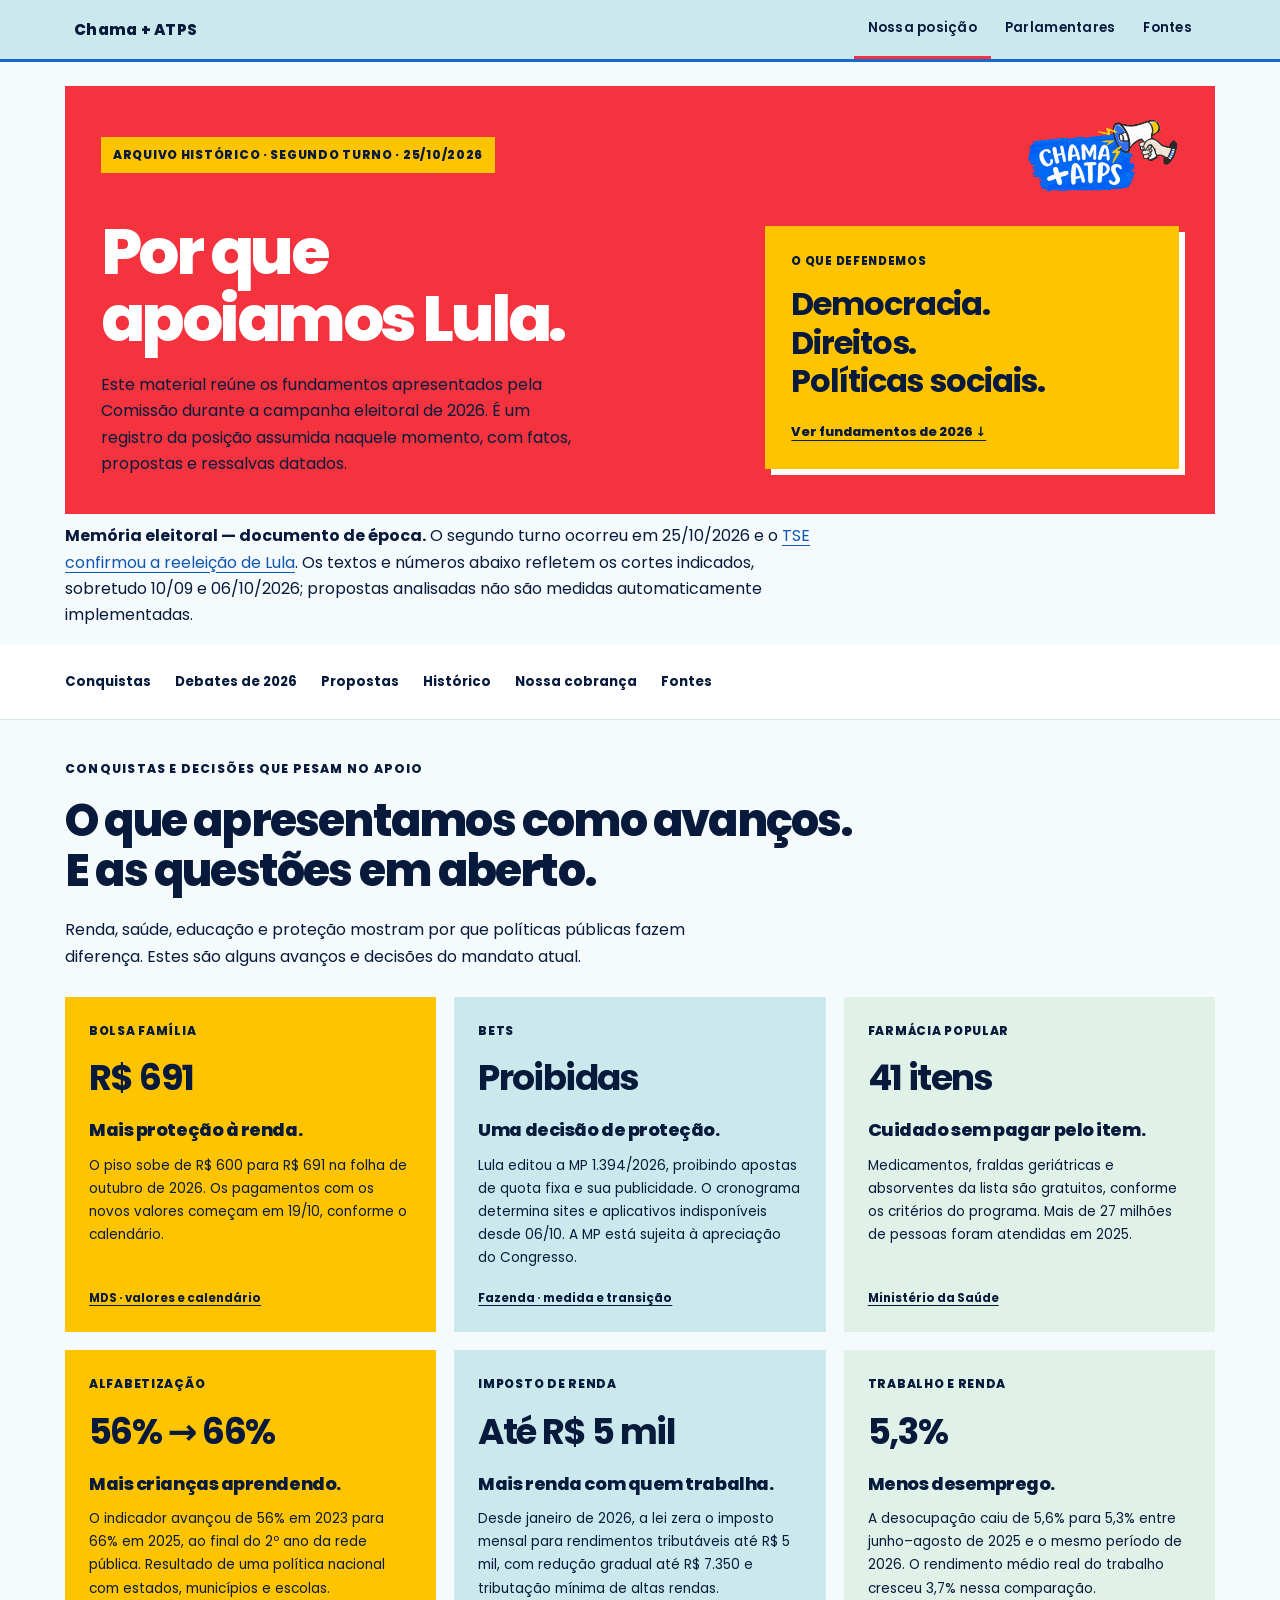
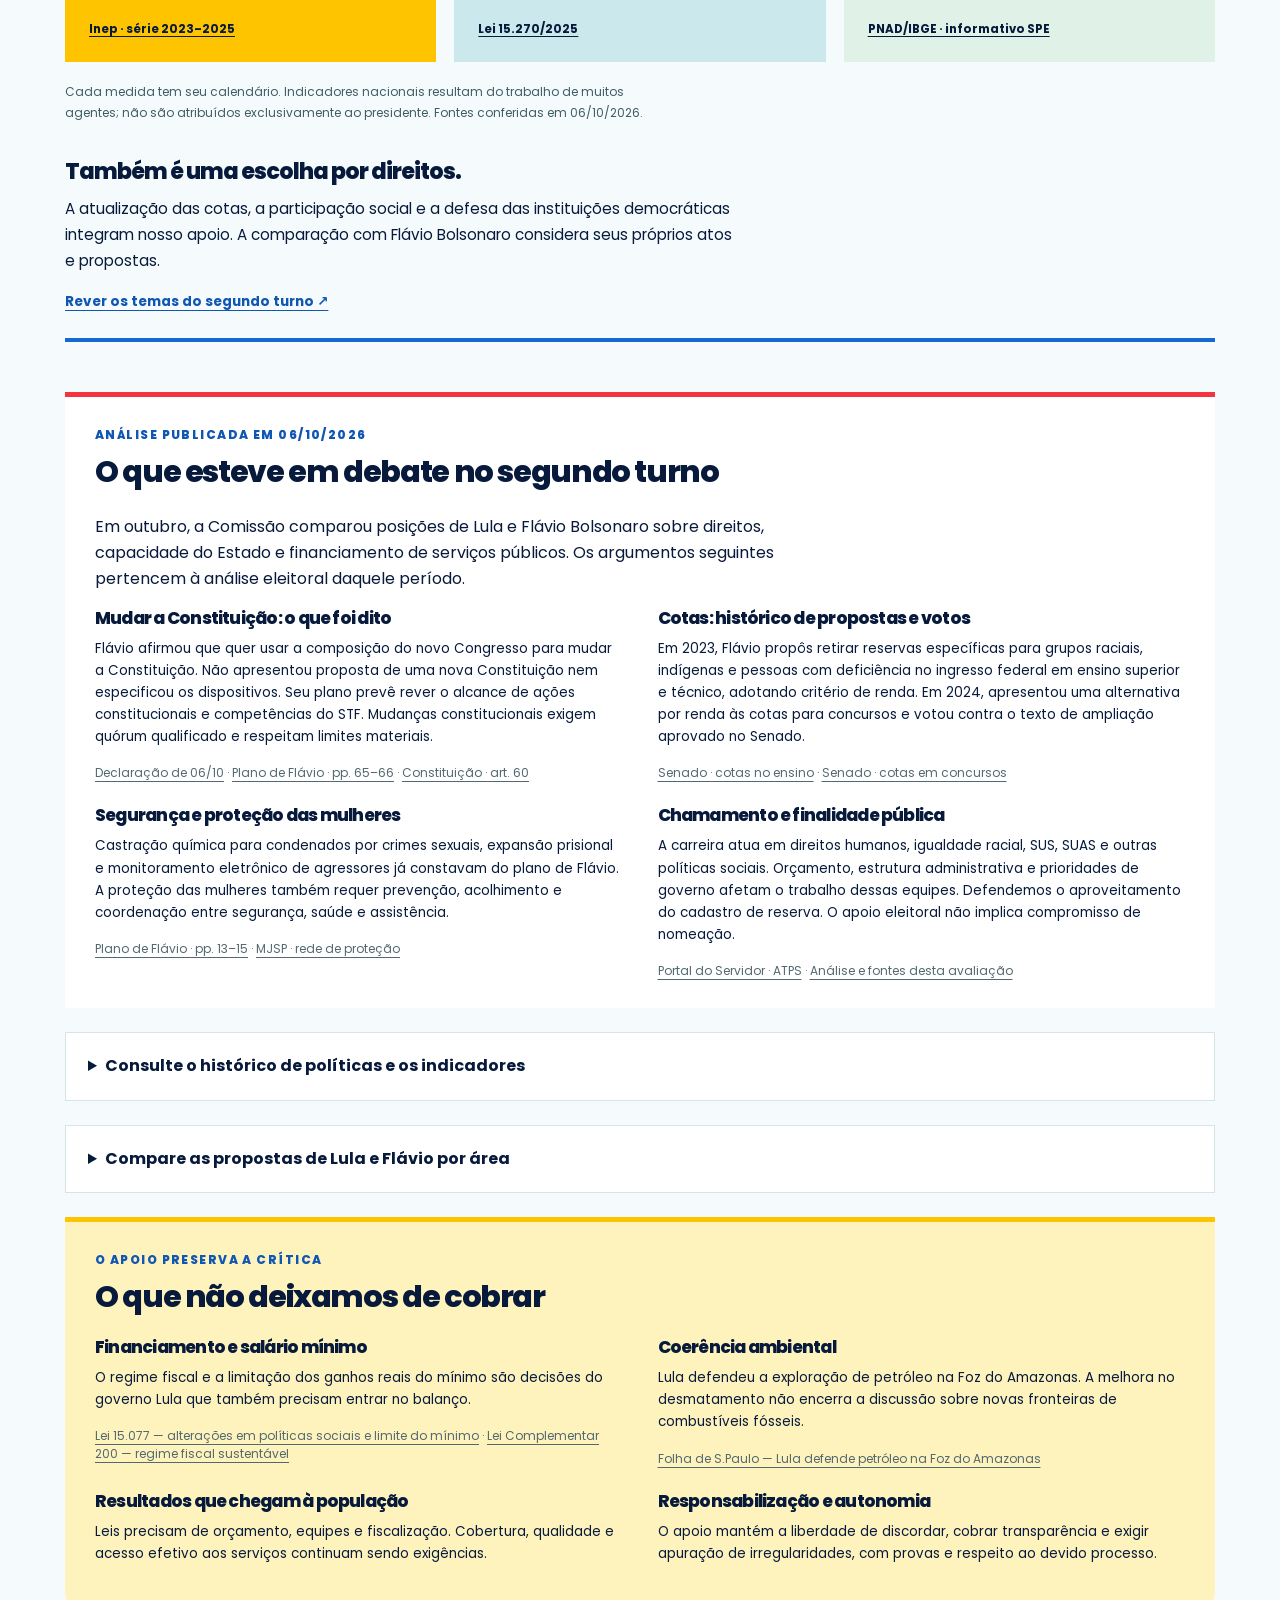
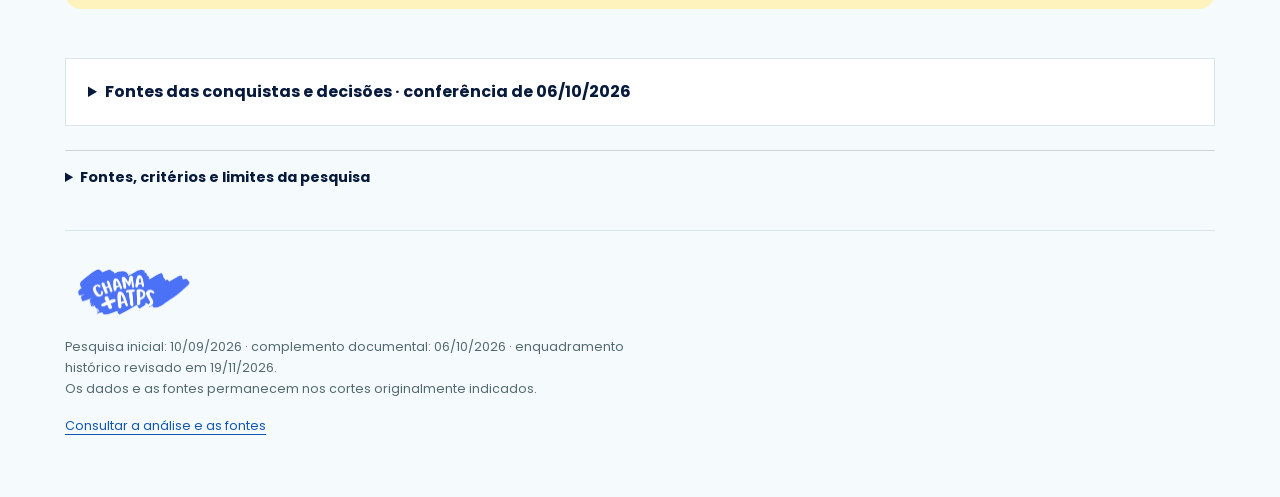
==== commit 64797b18: "editorial: encurtar rotulos de navegacao para leitura mobile sem alterar CSS" ====
--- a/apoio-lula/index.html
+++ b/apoio-lula/index.html
@@ -43,7 +43,7 @@
 <link href="../assets/brand.css" rel="stylesheet"/>
 <link href="../assets/refresh.css" rel="stylesheet"/><link href="../assets/campaign.css" rel="stylesheet"/><link href="../assets/conquistas.css" rel="stylesheet"/></head><body class="support-page">
 <a class="skip-link" href="#conteudo">Pular para o conteúdo</a>
-<nav aria-label="Navegação principal" class="site-nav"><div class="nav-inner"><a class="nav-home" href="../">Chama + ATPS</a><ul class="nav-links"><li><a aria-current="page" href="../apoio-lula/">Posição de 2026</a></li><li><a href="../candidaturas/">Resultados parlamentares</a></li><li><a href="../fundamentos/">Pesquisa e fontes</a></li></ul></div></nav><main id="conteudo"><div class="wrap"><header class="hero support-hero-colorful"><div class="support-mast"><p class="eyebrow">Arquivo histórico · Segundo turno · 25/10/2026</p><div aria-label="Chama + ATPS" class="brand-signature brand-signature--megaphone brand-signature--hero" role="img"><span aria-hidden="true" class="brand-brush-crop"><img alt="" src="../assets/pincelada_azul_preset.svg"/></span><img alt="" aria-hidden="true" class="brand-lettering" src="../assets/lettering_chama_atps.svg"/><span aria-hidden="true" class="brand-megaphone-crop"><img alt="" src="../assets/megafone_mao.svg"/></span></div></div><div class="support-opening"><div><h1>Por que<br/>apoiamos Lula.</h1><p class="lead">Este material reúne os fundamentos apresentados pela Comissão durante a campanha eleitoral de 2026. É um registro da posição assumida naquele momento, com fatos, propostas e ressalvas datados.</p></div><aside aria-label="Nosso posicionamento" class="support-position"><p>O que defendemos</p><strong>Democracia.<br/>Direitos.<br/>Políticas sociais.</strong><a href="#conquistas">Ver fundamentos de 2026 ↓</a></aside></div></header></div><div class="wrap"><p class="note"><strong>Memória eleitoral — documento de época.</strong> O segundo turno ocorreu em 25/10/2026 e o <a href="https://www.tse.jus.br/comunicacao/noticias/2026/Outubro/presidente-do-tse-anuncia-reeleicao-de-lula-e-faz-balanco-do-2o-turno-das-eleicoes-2026" rel="noopener noreferrer" target="_blank">TSE confirmou a reeleição de Lula</a>. Os textos e números abaixo refletem os cortes indicados, sobretudo 10/09 e 06/10/2026; propostas analisadas não são medidas automaticamente implementadas.</p></div><nav aria-label="Navegação do infográfico" class="jump"><div class="wrap"><a href="#conquistas">Conquistas</a><a href="#segundo-turno">Debates de 2026</a><a href="#propostas">Propostas</a><a href="#historicos">Histórico</a><a href="#ressalvas">Nossa cobrança</a><a href="#fontes">Fontes</a></div></nav><div class="wrap"><section class="support-achievements" id="nossa-escolha"><div id="conquistas"><p class="campaign-kicker">Conquistas e decisões que pesam no apoio</p><h2>O que apresentamos como avanços.<br/>E as questões em aberto.</h2><p class="achievement-intro">Renda, saúde, educação e proteção mostram por que políticas públicas fazem diferença. Estes são alguns avanços e decisões do mandato atual.</p><div class="achievement-grid"><article class="achievement achievement-renda"><p class="achievement-label">Bolsa Família</p><strong class="achievement-number">R$ 691</strong><h3>Mais proteção à renda.</h3><p>O piso sobe de R$ 600 para R$ 691 na folha de outubro de 2026. Os pagamentos com os novos valores começam em 19/10, conforme o calendário.</p><a href="https://www.gov.br/mds/pt-br/noticias/bolsa-familia-tera-valor-minimo-de-r-691-a-partir-de-outubro" rel="noopener noreferrer" target="_blank">MDS · valores e calendário</a></article><article class="achievement achievement-protecao"><p class="achievement-label">Bets</p><strong class="achievement-number">Proibidas</strong><h3>Uma decisão de proteção.</h3><p>Lula editou a MP 1.394/2026, proibindo apostas de quota fixa e sua publicidade. O cronograma determina sites e aplicativos indisponíveis desde 06/10. A MP está sujeita à apreciação do Congresso.</p><a href="https://www.gov.br/fazenda/pt-br/composicao/orgaos/secretaria-de-premios-e-apostas/medida-provisoria-ndeg-1-394-2026-entenda-as-novas-regras-para-as-apostas-de-quota-fixa" rel="noopener noreferrer" target="_blank">Fazenda · medida e transição</a></article><article class="achievement achievement-saude"><p class="achievement-label">Farmácia Popular</p><strong class="achievement-number">41 itens</strong><h3>Cuidado sem pagar pelo item.</h3><p>Medicamentos, fraldas geriátricas e absorventes da lista são gratuitos, conforme os critérios do programa. Mais de 27 milhões de pessoas foram atendidas em 2025.</p><a href="https://www.gov.br/saude/pt-br/assuntos/noticias-ms/2026/setembro/programa-farmacia-popular-pode-gerar-economia-de-ate-r-8-8-mil-por-ano-para-familias-brasileiras" rel="noopener noreferrer" target="_blank">Ministério da Saúde</a></article><article class="achievement achievement-educacao"><p class="achievement-label">Alfabetização</p><strong class="achievement-number">56% → 66%</strong><h3>Mais crianças aprendendo.</h3><p>O indicador avançou de 56% em 2023 para 66% em 2025, ao final do 2º ano da rede pública. Resultado de uma política nacional com estados, municípios e escolas.</p><a href="https://www.gov.br/inep/pt-br/centrais-de-conteudo/noticias/avaliacao-da-alfabetizacao/inep-lanca-publicacao-que-detalha-a-construcao-do-indicador-crianca-alfabetizada-ica-e-os-desafios-da-educacao-basica-no-pais" rel="noopener noreferrer" target="_blank">Inep · série 2023–2025</a></article><article class="achievement achievement-tributos"><p class="achievement-label">Imposto de Renda</p><strong class="achievement-number">Até R$ 5 mil</strong><h3>Mais renda com quem trabalha.</h3><p>Desde janeiro de 2026, a lei zera o imposto mensal para rendimentos tributáveis até R$ 5 mil, com redução gradual até R$ 7.350 e tributação mínima de altas rendas.</p><a href="https://www.planalto.gov.br/ccivil_03/_ato2023-2026/2025/lei/l15270.htm" rel="noopener noreferrer" target="_blank">Lei 15.270/2025</a></article><article class="achievement achievement-trabalho"><p class="achievement-label">Trabalho e renda</p><strong class="achievement-number">5,3%</strong><h3>Menos desemprego.</h3><p>A desocupação caiu de 5,6% para 5,3% entre junho–agosto de 2025 e o mesmo período de 2026. O rendimento médio real do trabalho cresceu 3,7% nessa comparação.</p><a href="https://www.gov.br/fazenda/pt-br/central-de-conteudo/publicacoes/conjuntura-economica/emprego-e-renda/defeso-eleitoral-2026/informativo-pnad-ago2026.html" rel="noopener noreferrer" target="_blank">PNAD/IBGE · informativo SPE</a></article></div><p class="achievement-context">Cada medida tem seu calendário. Indicadores nacionais resultam do trabalho de muitos agentes; não são atribuídos exclusivamente ao presidente. Fontes conferidas em 06/10/2026.</p></div><div class="support-values"><h3>Também é uma escolha por direitos.</h3><p>A atualização das cotas, a participação social e a defesa das instituições democráticas integram nosso apoio. A comparação com Flávio Bolsonaro considera seus próprios atos e propostas.</p><a href="#segundo-turno">Rever os temas do segundo turno ↗</a></div></section><section class="critica" id="segundo-turno"><div class="eyebrow">Análise publicada em 06/10/2026</div><h2>O que esteve em debate no segundo turno</h2><p>Em outubro, a Comissão comparou posições de Lula e Flávio Bolsonaro sobre direitos, capacidade do Estado e financiamento de serviços públicos. Os argumentos seguintes pertencem à análise eleitoral daquele período.</p><div class="critical-grid"><div><h3>Mudar a Constituição: o que foi dito</h3><p>Flávio afirmou que quer usar a composição do novo Congresso para mudar a Constituição. Não apresentou proposta de uma nova Constituição nem especificou os dispositivos. Seu plano prevê rever o alcance de ações constitucionais e competências do STF. Mudanças constitucionais exigem quórum qualificado e respeitam limites materiais.</p><span class="refs"><a href="https://www.cnnbrasil.com.br/eleicoes/flavio-diz-que-usara-maioria-no-congresso-para-mudar-constituicao/" rel="noopener noreferrer" target="_blank">Declaração de 06/10</a> · <a href="https://www.tse.jus.br/eleicoes/eleicoes-2026-content/arquivos/proposta-pl" rel="noopener noreferrer" target="_blank">Plano de Flávio · pp. 65–66</a> · <a href="https://www2.camara.leg.br/legin/fed/consti/1988/constituicao-1988-5-outubro-1988-322142-normaatualizada-pl.html" rel="noopener noreferrer" target="_blank">Constituição · art. 60</a></span></div><div><h3>Cotas: histórico de propostas e votos</h3><p>Em 2023, Flávio propôs retirar reservas específicas para grupos raciais, indígenas e pessoas com deficiência no ingresso federal em ensino superior e técnico, adotando critério de renda. Em 2024, apresentou uma alternativa por renda às cotas para concursos e votou contra o texto de ampliação aprovado no Senado.</p><span class="refs"><a href="https://www12.senado.leg.br/noticias/materias/2023/10/24/senado-aprova-atualizacao-da-lei-de-cotas" rel="noopener noreferrer" target="_blank">Senado · cotas no ensino</a> · <a href="https://www25.senado.leg.br/web/atividade/materias/-/materia/148596" rel="noopener noreferrer" target="_blank">Senado · cotas em concursos</a></span></div><div><h3>Segurança e proteção das mulheres</h3><p>Castração química para condenados por crimes sexuais, expansão prisional e monitoramento eletrônico de agressores já constavam do plano de Flávio. A proteção das mulheres também requer prevenção, acolhimento e coordenação entre segurança, saúde e assistência.</p><span class="refs"><a href="https://www.tse.jus.br/eleicoes/eleicoes-2026-content/arquivos/proposta-pl" rel="noopener noreferrer" target="_blank">Plano de Flávio · pp. 13–15</a> · <a href="https://www.gov.br/mj/pt-br/assuntos/sua-seguranca/seguranca-publica/operacoes-integradas/cgoi/centro-integrado-mulher-segura/conheca-a-iniciativa/" rel="noopener noreferrer" target="_blank">MJSP · rede de proteção</a></span></div><div><h3>Chamamento e finalidade pública</h3><p>A carreira atua em direitos humanos, igualdade racial, SUS, SUAS e outras políticas sociais. Orçamento, estrutura administrativa e prioridades de governo afetam o trabalho dessas equipes. Defendemos o aproveitamento do cadastro de reserva. O apoio eleitoral não implica compromisso de nomeação.</p><span class="refs"><a href="https://www.gov.br/servidor/pt-br/acesso-a-informacao/servidor/carreiras/atps/analista_tecnico_de_politicas_sociais" rel="noopener noreferrer" target="_blank">Portal do Servidor · ATPS</a> · <a href="../fundamentos/#segundo-turno">Análise e fontes desta avaliação</a></span></div></div></section><details class="campaign-archive" id="arquivo-historico"><summary>Consulte o histórico de políticas e os indicadores</summary><section id="historicos"><div class="reading"><span><strong>Histórico:</strong> decisões e resultados documentados.</span><span><strong>Proposta:</strong> compromisso ainda a realizar.</span><span><strong>Apoio:</strong> a avaliação que defendemos.</span></div><h2 class="section-label">O que pesa na nossa escolha</h2><p class="scope">Jair Bolsonaro: 2019–2022. Lula: medidas desde 2023 e marcos anteriores com suas datas. As leis envolvem Congresso e sanção; os resultados nacionais dependem de muitos agentes.</p><article class="compare-row" id="democracia"><div class="row-title"><span class="num">01</span><div><h2>Democracia e participação</h2><p>Instituições confiáveis e sociedade com voz.</p></div></div><div class="history"><div><h3>Governo Jair Bolsonaro · histórico</h3><p>Decreto de 2019 restringiu colegiados abrangidos. Em 2023, o TSE reconheceu abuso de poder de Jair na reunião com embaixadores de 2022.</p><span class="refs"><a href="https://www.planalto.gov.br/ccivil_03/_ato2019-2022/2019/decreto/d9759.htm" rel="noopener noreferrer" target="_blank">Decreto 9.759 — colegiados federais</a> · <a href="https://www.tse.jus.br/comunicacao/noticias/2023/Junho/por-maioria-de-votos-tse-declara-bolsonaro-inelegivel-por-8-anos" rel="noopener noreferrer" target="_blank">TSE — julgamento sobre a reunião com embaixadores</a></span></div><div><h3>Governos Lula · histórico</h3><p>Intervenção temporária na segurança do DF em 8 de janeiro de 2023; instituição do Sistema de Participação Social.</p><span class="refs"><a href="https://www.planalto.gov.br/ccivil_03/_ato2023-2026/2023/decreto/d11377.htm" rel="noopener noreferrer" target="_blank">Decreto 11.377 — intervenção na segurança pública do DF</a> · <a href="https://www.planalto.gov.br/ccivil_03/_ato2023-2026/2023/decreto/d11407.htm" rel="noopener noreferrer" target="_blank">Decreto 11.407 — Sistema de Participação Social</a></span></div></div><p class="choice">Damos peso à participação social e à preservação das instituições democráticas.</p><details><summary>Contexto e limites desta comparação</summary><p>A decisão eleitoral citada é sobre Jair. A avaliação de Flávio exige seus próprios atos e propostas. Nenhum governante responde sozinho pela democracia.</p></details></article><article class="compare-row" id="fome"><div class="row-title"><span class="num">02</span><div><h2>Alimentação e proteção social</h2><p>Proteção contínua, acesso e renda.</p></div></div><div class="history"><div><h3>Governo Jair Bolsonaro · histórico</h3><p>Auxílio Emergencial em 2020; Auxílio Brasil em 2021. Em 2022, complemento até R$ 400 e adicional de R$ 200 entre agosto e dezembro.</p><span class="refs"><a href="https://www.planalto.gov.br/ccivil_03/_ato2019-2022/2020/lei/l13982.htm" rel="noopener noreferrer" target="_blank">Lei 13.982 — Auxílio Emergencial</a> · <a href="https://www.planalto.gov.br/ccivil_03/_ato2019-2022/2021/lei/l14284.htm" rel="noopener noreferrer" target="_blank">Lei 14.284 — Auxílio Brasil e Alimenta Brasil</a> · <a href="https://www.planalto.gov.br/ccivil_03/_ato2019-2022/2022/lei/l14342.htm" rel="noopener noreferrer" target="_blank">Lei 14.342 — benefício extraordinário do Auxílio Brasil</a> · <a href="https://www.planalto.gov.br/ccivil_03/constituicao/emendas/emc/emc123.htm" rel="noopener noreferrer" target="_blank">EC 123 — ampliação temporária de benefícios</a></span></div><div><h3>Governos Lula · histórico</h3><p>O Bolsa Família foi retomado em 2023 com piso de R$ 600 e adicionais. O Decreto 13.120/2026 atualiza o piso para R$ 691 na folha de outubro, com pagamentos desde 19/10; PAA e Cozinha Solidária têm nova base legal desde 2023.</p><span class="refs"><a href="https://www.planalto.gov.br/ccivil_03/_ato2023-2026/2023/lei/l14601.htm" rel="noopener noreferrer" target="_blank">Lei 14.601 — Bolsa Família</a> · <a href="https://www.planalto.gov.br/ccivil_03/_ato2023-2026/2023/lei/l14628.htm" rel="noopener noreferrer" target="_blank">Lei 14.628 — aquisição de alimentos e cozinhas solidárias</a> · <a href="https://www.presidencia.gov.br/ccivil_03/_ato2023-2026/2026/decreto/d13120.htm" rel="noopener noreferrer" target="_blank">Decreto 13.120 — atualização de 2026</a></span></div></div><p class="choice">Apoiamos a combinação de transferência de renda, alimentação e políticas de redução das desigualdades.</p><details><summary>Contexto e limites desta comparação</summary><p>O período Bolsonaro incluiu proteção emergencial e melhora da pobreza em 2022. O resultado da FAO usa médias trienais; não significa fome eliminada.</p></details></article><article class="compare-row" id="trabalho"><div class="row-title"><span class="num">03</span><div><h2>Trabalho, renda e tributação</h2><p>Renda protegida e distribuição dos encargos.</p></div></div><div class="history"><div><h3>Governo Jair Bolsonaro · histórico</h3><p>A reforma da Previdência de 2019 mudou requisitos e cálculos de aposentadoria, com regras de transição e exceções.</p><span class="refs"><a href="https://www.planalto.gov.br/ccivil_03/constituicao/emendas/emc/emc103.htm" rel="noopener noreferrer" target="_blank">EC 103 — reforma da Previdência</a></span></div><div><h3>Governos Lula · histórico</h3><p>Retomada da valorização do mínimo e redução do IR mensal até zerá-lo para rendimentos tributáveis de até R$ 5 mil, desde janeiro de 2026.</p><span class="refs"><a href="https://www.planalto.gov.br/ccivil_03/_ato2023-2026/2023/lei/l14663.htm" rel="noopener noreferrer" target="_blank">Lei 14.663 — política de valorização do salário mínimo</a> · <a href="https://www.planalto.gov.br/ccivil_03/_ato2023-2026/2025/lei/l15270.htm" rel="noopener noreferrer" target="_blank">Lei 15.270 — redução do IR e tributação de altas rendas</a></span></div></div><p class="choice">Valorizamos a proteção da renda e uma distribuição mais progressiva dos tributos.</p><details><summary>Contexto e limites desta comparação</summary><p>Lula também limitou os ganhos reais do mínimo para 2025–2030. Não houve nesta pesquisa estimativa do impacto líquido de todas as mudanças tributárias e previdenciárias.</p><span class="refs"><a href="https://www.planalto.gov.br/ccivil_03/_ato2023-2026/2024/lei/l15077.htm" rel="noopener noreferrer" target="_blank">Lei 15.077 — alterações em políticas sociais e limite do mínimo</a> · <a href="https://www.planalto.gov.br/ccivil_03/leis/lcp/lcp200.htm" rel="noopener noreferrer" target="_blank">Lei Complementar 200 — regime fiscal sustentável</a></span></details></article><article class="compare-row" id="saude"><div class="row-title"><span class="num">04</span><div><h2>Saúde e responsabilidade pública</h2><p>Cuidado pelo SUS e decisões baseadas em evidências.</p></div></div><div class="history"><div><h3>Governo Jair Bolsonaro · histórico</h3><p>A LC 173 previu apoio financeiro aos entes. Na CPI, o representante da Pfizer relatou ofertas sem resposta em 2020 e contrato em março de 2021.</p><span class="refs"><a href="https://www.planalto.gov.br/ccivil_03/leis/lcp/lcp173.htm" rel="noopener noreferrer" target="_blank">LC 173 — enfrentamento federativo à Covid-19</a> · <a href="https://www12.senado.leg.br/noticias/videos/2021/05/representante-da-pfizer-diz-que-ofertas-de-vacina-ao-governo-brasileiro-previam-entregas-em-2020" rel="noopener noreferrer" target="_blank">Senado — depoimento de Carlos Murillo na CPI</a></span></div><div><h3>Governos Lula · histórico</h3><p>Saúde bucal incorporada expressamente à legislação do SUS; novos incentivos e formação no Mais Médicos, em 2023.</p><span class="refs"><a href="https://www.planalto.gov.br/ccivil_03/_ato2023-2026/2023/lei/l14572.htm" rel="noopener noreferrer" target="_blank">Lei 14.572 — Política Nacional de Saúde Bucal</a> · <a href="https://www.planalto.gov.br/ccivil_03/_ato2023-2026/2023/lei/l14621.htm" rel="noopener noreferrer" target="_blank">Lei 14.621 — mudanças no Mais Médicos</a></span></div></div><p class="choice">Apoiamos o fortalecimento da capacidade pública de cuidado e exigimos responsabilidade na gestão sanitária.</p><details><summary>Contexto e limites desta comparação</summary><p>A pandemia foi um choque excepcional. O depoimento é atribuído ao depoente; não quantifica mortes evitáveis. Leis recentes não comprovam que filas foram resolvidas.</p></details></article><article class="compare-row" id="educacao"><div class="row-title"><span class="num">05</span><div><h2>Educação e permanência</h2><p>Entrar, aprender e concluir.</p></div></div><div class="history"><div><h3>Governo Jair Bolsonaro · histórico</h3><p>Fundeb permanente aprovado pelo Congresso em 2020; regulamentação sancionada por Bolsonaro. Programa federal cívico-militar criado em 2019.</p><span class="refs"><a href="https://www.planalto.gov.br/ccivil_03/constituicao/emendas/emc/emc108.htm" rel="noopener noreferrer" target="_blank">EC 108 — Fundeb permanente</a> · <a href="https://www.planalto.gov.br/ccivil_03/_ato2019-2022/2020/lei/l14113.htm" rel="noopener noreferrer" target="_blank">Lei 14.113 — regulamentação do Fundeb</a> · <a href="https://www.planalto.gov.br/ccivil_03/_ato2019-2022/2019/decreto/d10004.htm" rel="noopener noreferrer" target="_blank">Decreto 10.004 — escolas cívico-militares</a></span></div><div><h3>Governos Lula · histórico</h3><p>Prouni (2005), Institutos Federais (2008), atualização das cotas (2023) e base legal do Pé-de-Meia (2024).</p><span class="refs"><a href="https://www.planalto.gov.br/ccivil_03/_ato2004-2006/2005/lei/l11096.htm" rel="noopener noreferrer" target="_blank">Lei 11.096 — Programa Universidade para Todos</a> · <a href="https://www.planalto.gov.br/ccivil_03/_ato2007-2010/2008/lei/l11892.htm" rel="noopener noreferrer" target="_blank">Lei 11.892 — Rede Federal e Institutos Federais</a> · <a href="https://www.planalto.gov.br/ccivil_03/_ato2023-2026/2023/lei/l14723.htm" rel="noopener noreferrer" target="_blank">Lei 14.723 — atualização da política de cotas</a> · <a href="https://www.planalto.gov.br/ccivil_03/_ato2023-2026/2024/lei/l14818.htm" rel="noopener noreferrer" target="_blank">Lei 14.818 — incentivo à permanência no ensino médio</a></span></div></div><p class="choice">Pesam no apoio a expansão do acesso, a oferta pública e as condições de permanência estudantil.</p><details><summary>Contexto e limites desta comparação</summary><p>O Fundeb de 2020 é um avanço que deve ser reconhecido. Não foi criação exclusiva de Bolsonaro. Leis e matrículas, sozinhas, não medem qualidade da aprendizagem.</p></details></article><article class="compare-row" id="estado"><div class="row-title"><span class="num">06</span><div><h2>Estado e serviços públicos</h2><p>Capacidade de entregar direitos.</p></div></div><div class="history"><div><h3>Governo Jair Bolsonaro · histórico</h3><p>PEC 32 de reforma administrativa enviada em 2020; lei de desestatização da Eletrobras em 2021; restrições temporárias de pessoal na pandemia.</p><span class="refs"><a href="https://www.camara.leg.br/proposicoesWeb/fichadetramitacao?idProposicao=2262083" rel="noopener noreferrer" target="_blank">Câmara — PEC 32/2020</a> · <a href="https://www.planalto.gov.br/ccivil_03/_ato2019-2022/2021/lei/l14182.htm" rel="noopener noreferrer" target="_blank">Lei 14.182 — desestatização da Eletrobras</a> · <a href="https://www.planalto.gov.br/ccivil_03/leis/lcp/lcp173.htm" rel="noopener noreferrer" target="_blank">LC 173 — enfrentamento federativo à Covid-19</a></span></div><div><h3>Governos Lula · histórico</h3><p>CNU instituído em 2023 para seleção conjunta de servidores. A expansão de despesas permanece sujeita ao regime fiscal aprovado no mesmo ano.</p><span class="refs"><a href="https://www.planalto.gov.br/ccivil_03/_ato2023-2026/2023/decreto/d11722.htm" rel="noopener noreferrer" target="_blank">Decreto 11.722 — Concurso Público Nacional Unificado</a> · <a href="https://www.planalto.gov.br/ccivil_03/leis/lcp/lcp200.htm" rel="noopener noreferrer" target="_blank">Lei Complementar 200 — regime fiscal sustentável</a></span></div></div><p class="choice">Defendemos capacidade técnica, continuidade dos serviços e controle público sobre as prioridades do Estado.</p><details><summary>Contexto e limites desta comparação</summary><p>A PEC 32 é proposta, não lei promulgada. Restrições da pandemia tinham exceções. CPNU não garante nomeação de todo cadastro de reserva.</p></details></article><article class="compare-row" id="direitos"><div class="row-title"><span class="num">07</span><div><h2>Igualdade e proteção</h2><p>Direitos com instrumentos concretos.</p></div></div><div class="history"><div><h3>Governo Jair Bolsonaro · histórico</h3><p>Lei de 2021 instituiu o Sinal Vermelho e tipificou a violência psicológica contra a mulher.</p><span class="refs"><a href="https://www.planalto.gov.br/ccivil_03/_ato2019-2022/2021/lei/l14188.htm" rel="noopener noreferrer" target="_blank">Lei 14.188 — proteção contra violência doméstica</a></span></div><div><h3>Governos Lula · histórico</h3><p>Lei Maria da Penha sancionada em 2006; Lei de Igualdade Salarial e atualização das cotas em 2023.</p><span class="refs"><a href="https://www.planalto.gov.br/ccivil_03/_ato2004-2006/2006/lei/l11340.htm" rel="noopener noreferrer" target="_blank">Lei 11.340 — Lei Maria da Penha</a> · <a href="https://www.planalto.gov.br/ccivil_03/_ato2023-2026/2023/lei/l14611.htm" rel="noopener noreferrer" target="_blank">Lei 14.611 — igualdade salarial entre mulheres e homens</a> · <a href="https://www.planalto.gov.br/ccivil_03/_ato2023-2026/2023/lei/l14723.htm" rel="noopener noreferrer" target="_blank">Lei 14.723 — atualização da política de cotas</a></span></div></div><p class="choice">Apoiamos políticas que enfrentam desigualdades e ampliam proteção, acesso e fiscalização.</p><details><summary>Contexto e limites desta comparação</summary><p>Há marcos protetivos nos dois períodos. O balanço não autoriza afirmar que discriminação ou violência foram superadas, nem cobre integralmente todos os direitos.</p></details></article><article class="compare-row" id="ambiente"><div class="row-title"><span class="num">08</span><div><h2>Meio ambiente e clima</h2><p>Proteger e exigir coerência.</p></div></div><div class="history"><div><h3>Governo Jair Bolsonaro · histórico</h3><p>Na Amazônia Legal, o Prodes aumentou de 2019 a 2021 e recuou em 2022. A série completa está no gráfico abaixo.</p><span class="refs"><a href="https://www.gov.br/inpe/pt-br/assuntos/ultimas-noticias/2024_0628_ppcdam-interministerial.pdf" rel="noopener noreferrer" target="_blank">INPE — Dinâmica atual do desmatamento no Brasil</a></span></div><div><h3>Governos Lula · histórico</h3><p>PPCDAm restabelecido em 2023; o Prodes caiu nos anos apresentados de 2023 a 2025.</p><span class="refs"><a href="https://www.planalto.gov.br/ccivil_03/_ato2023-2026/2023/decreto/d11367.htm" rel="noopener noreferrer" target="_blank">Decreto 11.367 — retomada do PPCDAm</a> · <a href="https://www.gov.br/inpe/pt-br/assuntos/ultimas-noticias/2024_0628_ppcdam-interministerial.pdf" rel="noopener noreferrer" target="_blank">INPE — Dinâmica atual do desmatamento no Brasil</a> · <a href="https://www.gov.br/inpe/pt-br/assuntos/ultimas-noticias/sistema-do-inpe-aponta-5-731-km2-de-desmatamento-na-amazonia-em-2025" rel="noopener noreferrer" target="_blank">INPE — taxa consolidada do Prodes 2025</a></span></div></div><p class="choice">Pesam no apoio a retomada dos instrumentos ambientais e a melhora observada no desmatamento.</p><details><summary>Contexto e limites desta comparação</summary><p>O calendário Prodes atravessa mandatos. Lula defende petróleo na Foz do Amazonas; o Cerrado subiu em 2023. A trajetória ambiental inclui essas tensões.</p><span class="refs"><a href="https://www1.folha.uol.com.br/ambiente/2026/08/lula-promete-protecao-ambiental-ao-defender-petroleo-na-foz-do-amazonas.shtml" rel="noopener noreferrer" target="_blank">Folha de S.Paulo — Lula defende petróleo na Foz do Amazonas</a> · <a href="https://www.gov.br/inpe/pt-br/assuntos/ultimas-noticias/2024_0628_ppcdam-interministerial.pdf" rel="noopener noreferrer" target="_blank">INPE — Dinâmica atual do desmatamento no Brasil</a></span></details></article></section><section class="outcomes" id="resultados"><div class="eyebrow">Mesmas séries · períodos identificados</div><h2>Os números, com o caminho até aqui</h2><p class="outcomes-intro">Indicadores observados, sem atribuição exclusiva a um presidente. As escalas começam em zero. A pandemia afetou fortemente o período 2020–2021.</p><div class="series"><div class="series-panel"><h3>Pobreza monetária · % da população</h3><div class="period">2019–2022 · período que inclui o governo Bolsonaro</div><div class="sbar"><span>2019</span><div class="track"><span style="width:81.5000%;background:#60747e"></span></div><b>32,6%</b></div><div class="sbar"><span>2020</span><div class="track"><span style="width:77.7500%;background:#60747e"></span></div><b>31,1%</b></div><div class="sbar"><span>2021</span><div class="track"><span style="width:92.0000%;background:#60747e"></span></div><b>36,8%</b></div><div class="sbar"><span>2022</span><div class="track"><span style="width:79.0000%;background:#60747e"></span></div><b>31,6%</b></div><div class="period">2023 em diante · período que inclui o governo Lula</div><div class="sbar"><span>2023</span><div class="track"><span style="width:68.2500%;background:#3e7867"></span></div><b>27,3%</b></div><div class="sbar"><span>2024</span><div class="track"><span style="width:57.7500%;background:#3e7867"></span></div><b>23,1%</b></div><p class="plot-foot">Escala comum de 0 a 40%. Série da SIS/IBGE reproduzida pela CNN. A pobreza piorou em 2021 e caiu em 2022–2024; a pandemia e a recuperação fazem parte da leitura.</p><span class="refs"><a href="https://www.cnnbrasil.com.br/economia/money/macroeconomia/populacao-em-extrema-pobreza-cai-para-35-em-2024-diz-ibge/" rel="noopener noreferrer" target="_blank">CNN Brasil — pobreza e extrema pobreza na SIS/IBGE</a></span></div><div class="series-panel"><h3>Desmatamento · Amazônia Legal · km²</h3><div class="period">2019–2022 · período que inclui o governo Bolsonaro</div><div class="sbar"><span>2019</span><div class="track"><span style="width:72.3500%;background:#60747e"></span></div><b>10.129</b></div><div class="sbar"><span>2020</span><div class="track"><span style="width:77.5071%;background:#60747e"></span></div><b>10.851</b></div><div class="sbar"><span>2021</span><div class="track"><span style="width:93.1286%;background:#60747e"></span></div><b>13.038</b></div><div class="sbar"><span>2022</span><div class="track"><span style="width:82.8143%;background:#60747e"></span></div><b>11.594</b></div><div class="period">2023 em diante · período que inclui o governo Lula</div><div class="sbar"><span>2023</span><div class="track"><span style="width:64.7429%;background:#3e7867"></span></div><b>9.064</b></div><div class="sbar"><span>2024</span><div class="track"><span style="width:46.5571%;background:#3e7867"></span></div><b>6.518</b></div><div class="sbar"><span>2025</span><div class="track"><span style="width:40.9357%;background:#3e7867"></span></div><b>5.731</b></div><p class="plot-foot">Escala comum de 0 a 14 mil km². Ano Prodes: agosto–julho; 2019 e 2023 atravessam mandatos. Dados 2019–2023 da apresentação de 2024 e 2024–2025 da divulgação consolidada de 2026.</p><span class="refs"><a href="https://www.gov.br/inpe/pt-br/assuntos/ultimas-noticias/2024_0628_ppcdam-interministerial.pdf" rel="noopener noreferrer" target="_blank">INPE — Dinâmica atual do desmatamento no Brasil</a> · <a href="https://www.gov.br/inpe/pt-br/assuntos/ultimas-noticias/sistema-do-inpe-aponta-5-731-km2-de-desmatamento-na-amazonia-em-2025" rel="noopener noreferrer" target="_blank">INPE — taxa consolidada do Prodes 2025</a></span></div></div><div class="two-stats"><div><span class="big">Fora do Mapa da Fome</span><p>FAO: subalimentação abaixo de 2,5% em 2022–2024. A atualização de 2026 foi consultada na Agência Brasil, que informa manutenção do resultado em 2023–2025.</p><span class="refs"><a href="https://www.fao.org/brasil/noticias/detail-events/en/c/1741586/" rel="noopener noreferrer" target="_blank">FAO — Brasil voltou a sair do Mapa da Fome</a> · <a href="https://agenciabrasil.ebc.com.br/direitos-humanos/noticia/2026-07/brasil-continua-fora-do-mapa-da-fome-aponta-relatorio-da-onu" rel="noopener noreferrer" target="_blank">Agência Brasil — Brasil continua fora do Mapa da Fome</a></span><p><strong>O limite:</strong> a classificação não significa fome eliminada.</p></div><div><span class="big">5,8% → 5,3%</span><p>Desocupação em maio–julho de 2025 e 2026, respectivamente, segundo a PNAD/IBGE noticiada pelo UOL.</p><span class="refs"><a href="https://economia.uol.com.br/noticias/redacao/2026/08/27/desemprego---julho-2026.ghtm" rel="noopener noreferrer" target="_blank">UOL — desocupação no trimestre até julho de 2026</a></span><p><strong>O limite:</strong> é uma atualização recente, não uma comparação direta com o governo Bolsonaro.</p></div></div></section></details><details class="campaign-archive"><summary>Compare as propostas de Lula e Flávio por área</summary><section class="program-grid" id="propostas"><div class="eyebrow">A próxima escolha · promessas lado a lado</div><h2>O que Lula e Flávio propõem para 2026</h2><p class="scope">Síntese temática dos programas apresentados ao TSE. Publicação no tribunal confirma o documento, não a realização ou a viabilidade das propostas.</p><div class="table-scroll"><table class="promise-table"><thead><tr><th>Tema</th><th>Lula · proposta 2026</th><th>Flávio · proposta 2026</th></tr></thead><tbody><tr><td>Democracia</td><td>Ampliar participação social.<small>Programa de Lula · p. 15</small></td><td>Rever competências do STF e ações constitucionais.<small>Programa de Flávio · p. 65–66</small></td></tr><tr><td>Proteção social</td><td>Continuar políticas de proteção.<small>Programa de Lula · p. 18</small></td><td>Manter programas e facilitar retorno após desemprego.<small>Programa de Flávio · p. 42–43</small></td></tr><tr><td>Trabalho</td><td>Reduzir jornada e proteger trabalho em plataformas.<small>Programa de Lula · p. 74–75</small></td><td>Reduzir custos de contratação, declarando preservar direitos.<small>Programa de Flávio · p. 43</small></td></tr><tr><td>Saúde</td><td>Expandir equipes e integrar prontuários.<small>Programa de Lula · p. 34–35</small></td><td>Ampliar atenção familiar, serviços e prontuário digital.<small>Programa de Flávio · p. 26, 37</small></td></tr><tr><td>Educação</td><td>Fortalecer permanência e expandir oferta pública.<small>Programa de Lula · p. 31–33</small></td><td>Ampliar escolas cívico-militares e vouchers onde faltarem vagas.<small>Programa de Flávio · p. 35–36</small></td></tr><tr><td>Estado</td><td>Regulamentar negociação coletiva no setor público.<small>Programa de Lula · p. 76</small></td><td>Cortar ao menos dez ministérios e retomar privatizações.<small>Programa de Flávio · p. 69–70</small></td></tr><tr><td>Direitos</td><td>Ampliar inclusão e enfrentamento das desigualdades.<small>Programa de Lula · p. 23</small></td><td>Expandir creches e cuidados a idosos e pessoas com deficiência.<small>Programa de Flávio · p. 21</small></td></tr><tr><td>Ambiente</td><td>Desmatamento líquido zero em 2030.<small>Programa de Lula · p. 70</small></td><td>Remunerar conservação e agilizar licenciamento.<small>Programa de Flávio · p. 55</small></td></tr></tbody></table></div><span class="refs"><a href="https://dadosabertos.tse.jus.br/dataset/candidatos-2026/resource/433ac1f4-07dc-44a2-bcbe-c87a2073721a" rel="noopener noreferrer" target="_blank">TSE — pacote oficial de propostas presidenciais 2026 (contém os PDFs auditados de Lula e Flávio Bolsonaro)</a> · <a href="https://drive.google.com/file/d/1ruX45Z09uhSPNebIKXBvZ5qLYfPJKNKO/view" rel="noopener noreferrer" target="_blank">Abrir PDF utilizado nesta análise — Lula</a> · <a href="https://drive.google.com/file/d/12qZqODh8K7D4fxEDQ0zt2F8Hby7-0Prv/view" rel="noopener noreferrer" target="_blank">Abrir PDF utilizado nesta análise — Flávio Bolsonaro</a></span><p class="prom-notes">Há convergências em objetivos sociais e de atendimento. As diferenças exigem discutir desenho, financiamento, capacidade dos serviços e controle democrático. Nenhuma proposta nesta tabela é tratada como resultado já entregue.</p></section></details><section class="critica" id="ressalvas"><div class="eyebrow">O apoio preserva a crítica</div><h2>O que não deixamos de cobrar</h2><div class="critical-grid"><div><h3>Financiamento e salário mínimo</h3><p>O regime fiscal e a limitação dos ganhos reais do mínimo são decisões do governo Lula que também precisam entrar no balanço.</p><span class="refs"><a href="https://www.planalto.gov.br/ccivil_03/_ato2023-2026/2024/lei/l15077.htm" rel="noopener noreferrer" target="_blank">Lei 15.077 — alterações em políticas sociais e limite do mínimo</a> · <a href="https://www.planalto.gov.br/ccivil_03/leis/lcp/lcp200.htm" rel="noopener noreferrer" target="_blank">Lei Complementar 200 — regime fiscal sustentável</a></span></div><div><h3>Coerência ambiental</h3><p>Lula defendeu a exploração de petróleo na Foz do Amazonas. A melhora no desmatamento não encerra a discussão sobre novas fronteiras de combustíveis fósseis.</p><span class="refs"><a href="https://www1.folha.uol.com.br/ambiente/2026/08/lula-promete-protecao-ambiental-ao-defender-petroleo-na-foz-do-amazonas.shtml" rel="noopener noreferrer" target="_blank">Folha de S.Paulo — Lula defende petróleo na Foz do Amazonas</a></span></div><div><h3>Resultados que chegam à população</h3><p>Leis precisam de orçamento, equipes e fiscalização. Cobertura, qualidade e acesso efetivo aos serviços continuam sendo exigências.</p></div><div><h3>Responsabilização e autonomia</h3><p>O apoio mantém a liberdade de discordar, cobrar transparência e exigir apuração de irregularidades, com provas e respeito ao devido processo.</p></div></div></section><section class="sources" id="fontes"><details class="campaign-archive"><summary>Fontes das conquistas e decisões · conferência de 06/10/2026</summary><ol class="bibliography"><li id="fonte-BF26"><strong>BF26 · Fonte institucional</strong> — 17/09/2026; atualização 25/09/2026. <a href="https://www.gov.br/mds/pt-br/noticias/bolsa-familia-tera-valor-minimo-de-r-691-a-partir-de-outubro" rel="noopener noreferrer" target="_blank">MDS · Bolsa Família: novos valores e calendário</a><br/><span>Piso de R$ 691 na folha de outubro; pagamentos desde 19/10. Recomposição pela inflação, não ganho real estimado.</span></li><li id="fonte-DEC26"><strong>DEC26 · Fonte institucional</strong> — 17/09/2026. <a href="https://www.presidencia.gov.br/ccivil_03/_ato2023-2026/2026/decreto/d13120.htm" rel="noopener noreferrer" target="_blank">Decreto 13.120/2026 · reajuste do Bolsa Família</a><br/><span>Valores legais; efeitos financeiros desde 01/10/2026.</span></li><li id="fonte-BETS26"><strong>BETS26 · Fonte institucional</strong> — 02/10/2026. <a href="https://www.gov.br/fazenda/pt-br/composicao/orgaos/secretaria-de-premios-e-apostas/medida-provisoria-ndeg-1-394-2026-entenda-as-novas-regras-para-as-apostas-de-quota-fixa" rel="noopener noreferrer" target="_blank">Fazenda · proibição das bets e transição</a><br/><span>MP 1.394/2026, de 25/09. Apostas de quota fixa; não abrange as demais loterias. Encerramento dos sites previsto desde 06/10; medida provisória sujeita à apreciação do Congresso.</span></li><li id="fonte-FARM26"><strong>FARM26 · Fonte institucional</strong> — 21/09/2026. <a href="https://www.gov.br/saude/pt-br/assuntos/noticias-ms/2026/setembro/programa-farmacia-popular-pode-gerar-economia-de-ate-r-8-8-mil-por-ano-para-familias-brasileiras" rel="noopener noreferrer" target="_blank">Saúde · Farmácia Popular</a><br/><span>41 itens gratuitos; mais de 27 milhões de pessoas atendidas em 2025. Não utilizamos a economia familiar máxima estimada como valor universal.</span></li><li id="fonte-ICA26"><strong>ICA26 · Fonte institucional</strong> — 21/08/2026; atualização 03/09/2026. <a href="https://www.gov.br/inep/pt-br/centrais-de-conteudo/noticias/avaliacao-da-alfabetizacao/inep-lanca-publicacao-que-detalha-a-construcao-do-indicador-crianca-alfabetizada-ica-e-os-desafios-da-educacao-basica-no-pais" rel="noopener noreferrer" target="_blank">Inep · Indicador Criança Alfabetizada</a><br/><span>56% em 2023, 59% em 2024 e 66% em 2025; estudantes ao final do 2º ano da rede pública. Trabalho compartilhado entre governos, escolas e profissionais.</span></li><li id="fonte-PNAD26"><strong>PNAD26 · Fonte institucional</strong> — referência junho–agosto de 2026. <a href="https://www.gov.br/fazenda/pt-br/central-de-conteudo/publicacoes/conjuntura-economica/emprego-e-renda/defeso-eleitoral-2026/informativo-pnad-ago2026.html" rel="noopener noreferrer" target="_blank">Fazenda/SPE · PNAD Contínua de agosto</a><br/><span>Dados do IBGE: desocupação de 5,6% para 5,3% nos períodos equivalentes de 2025 e 2026; renda real média de R$ 3.777, alta anual de 3,7%. Dados sem ajuste sazonal.</span></li></ol></details><details><summary>Fontes, critérios e limites da pesquisa</summary><p class="source-guide">Pesquisa inicial em 10/09/2026; complemento e revisão em 06/10/2026. Programas eleitorais, legislação e indicadores têm suas próprias datas. Novas medidas de setembro e dados de agosto foram conferidos em fontes oficiais.</p><p class="source-guide">Indicadores têm calendários e abrangências diferentes. Os gráficos não estimam efeitos causais de presidentes. A posição é da Comissão do Cadastro Reserva de ATPS do CPNU 1 / #ChamaMaisATPS e não é atribuída às instituições citadas como fonte.</p><ol class="bibliography"><li id="fonte-TSE"><strong>TSE · Base eleitoral</strong> — 10/09/2026. <a href="https://dadosabertos.tse.jus.br/dataset/candidatos-2026" rel="noopener noreferrer" target="_blank">TSE — candidaturas de 2026</a><br/><span>Arquivos nacionais de candidatos e informações complementares; geração em 10/09/2026, 12:30:20. Cruzamento por SQ_CANDIDATO.</span></li><li id="fonte-PROG"><strong>PROG · Documento da candidatura</strong> — 2026. <a href="https://dadosabertos.tse.jus.br/dataset/candidatos-2026/resource/433ac1f4-07dc-44a2-bcbe-c87a2073721a" rel="noopener noreferrer" target="_blank">Planos de governo presidenciais no TSE Dados Abertos — pacote ZIP (contém programa de Lula)</a><br/><span>PDF 2026BR280002542548_01.pdf, 84 páginas, no pacote BR. Leitura dos trechos temáticos indicados; declarações sobre realizações não foram automaticamente aceitas como fatos.</span></li><li id="fonte-FAO25"><strong>FAO25 · Fonte primária</strong> — 13/08/2025. <a href="https://www.fao.org/brasil/noticias/detail-events/en/c/1741586/" rel="noopener noreferrer" target="_blank">FAO — Brasil voltou a sair do Mapa da Fome</a><br/><span>Jorge Meza, representante da FAO no Brasil; comentário institucional sobre o SOFI 2025. Triênio 2022–2024.</span></li><li id="fonte-FAO26"><strong>FAO26 · Fonte secundária</strong> — 22/07/2026. <a href="https://agenciabrasil.ebc.com.br/direitos-humanos/noticia/2026-07/brasil-continua-fora-do-mapa-da-fome-aponta-relatorio-da-onu" rel="noopener noreferrer" target="_blank">Agência Brasil — Brasil continua fora do Mapa da Fome</a><br/><span>Daniella Almeida; reportagem sobre o SOFI 2026. Texto lido; o endereço apresentou instabilidade na reconferência. O relatório primário de 2026 não pôde ser aberto.</span></li><li id="fonte-BF"><strong>BF · Fonte primária</strong> — 19/06/2023. <a href="https://www.planalto.gov.br/ccivil_03/_ato2023-2026/2023/lei/l14601.htm" rel="noopener noreferrer" target="_blank">Lei 14.601 — Bolsa Família</a><br/><span>Especialmente arts. 1º, 7º e 12: desenho dos benefícios e execução federativa.</span></li><li id="fonte-PAA"><strong>PAA · Fonte primária</strong> — 20/07/2023. <a href="https://www.planalto.gov.br/ccivil_03/_ato2023-2026/2023/lei/l14628.htm" rel="noopener noreferrer" target="_blank">Lei 14.628 — aquisição de alimentos e cozinhas solidárias</a><br/><span>Arts. 1º a 4º: acesso à alimentação e compras da agricultura familiar.</span></li><li id="fonte-POB"><strong>POB · Fonte secundária</strong> — 03/12/2025. <a href="https://www.cnnbrasil.com.br/economia/money/macroeconomia/populacao-em-extrema-pobreza-cai-para-35-em-2024-diz-ibge/" rel="noopener noreferrer" target="_blank">CNN Brasil — pobreza e extrema pobreza na SIS/IBGE</a><br/><span>João Nakamura, com informações da Agência Brasil. Texto integral consultado. A notícia original do IBGE retornou erro de acesso.</span></li><li id="fonte-MIN"><strong>MIN · Fonte primária</strong> — 28/08/2023. <a href="https://www.planalto.gov.br/ccivil_03/_ato2023-2026/2023/lei/l14663.htm" rel="noopener noreferrer" target="_blank">Lei 14.663 — política de valorização do salário mínimo</a><br/><span>Art. 3º: reajuste a partir de 2024; inflação e crescimento real do PIB de dois anos antes. Deve ser lida com a Lei 15.077/2024.</span></li><li id="fonte-CAP"><strong>CAP · Fonte primária</strong> — 27/12/2024. <a href="https://www.planalto.gov.br/ccivil_03/_ato2023-2026/2024/lei/l15077.htm" rel="noopener noreferrer" target="_blank">Lei 15.077 — alterações em políticas sociais e limite do mínimo</a><br/><span>Art. 4º remete ao art. 5º da LC 200/2023 para limitar os ganhos reais de 2025 a 2030. Arts. 1º e 2º tratam de exigências cadastrais e suas exceções.</span></li><li id="fonte-FISC"><strong>FISC · Fonte primária</strong> — 30/08/2023. <a href="https://www.planalto.gov.br/ccivil_03/leis/lcp/lcp200.htm" rel="noopener noreferrer" target="_blank">Lei Complementar 200 — regime fiscal sustentável</a><br/><span>Texto consolidado consultado; arts. 3º–6º, incluindo alterações posteriores identificadas no próprio texto. Limites gerais e exceções não equivalem ao orçamento executado de cada programa.</span></li><li id="fonte-IR"><strong>IR · Fonte primária</strong> — 26/11/2025. <a href="https://www.planalto.gov.br/ccivil_03/_ato2023-2026/2025/lei/l15270.htm" rel="noopener noreferrer" target="_blank">Lei 15.270 — redução do IR e tributação de altas rendas</a><br/><span>Art. 2º, que inclui o art. 3º-A na Lei 9.250: redução mensal desde janeiro de 2026. Regras específicas também para o ajuste anual.</span></li><li id="fonte-EMP"><strong>EMP · Fonte secundária</strong> — 27/08/2026. <a href="https://economia.uol.com.br/noticias/redacao/2026/08/27/desemprego---julho-2026.ghtm" rel="noopener noreferrer" target="_blank">UOL — desocupação no trimestre até julho de 2026</a><br/><span>Reportagem sobre a PNAD Contínua/IBGE. Utilizados os períodos e números do corpo da notícia; o parágrafo explicativo final contém referência desatualizada a abril–junho.</span></li><li id="fonte-SUS"><strong>SUS · Fonte primária</strong> — 08/05/2023. <a href="https://www.planalto.gov.br/ccivil_03/_ato2023-2026/2023/lei/l14572.htm" rel="noopener noreferrer" target="_blank">Lei 14.572 — Política Nacional de Saúde Bucal</a><br/><span>Arts. 1º–4º: institucionalização da política e inclusão explícita da saúde bucal na Lei Orgânica da Saúde.</span></li><li id="fonte-MED"><strong>MED · Fonte primária</strong> — 14/07/2023. <a href="https://www.planalto.gov.br/ccivil_03/_ato2023-2026/2023/lei/l14621.htm" rel="noopener noreferrer" target="_blank">Lei 14.621 — mudanças no Mais Médicos</a><br/><span>Arts. 1º–2º: formação, provimento e incentivos; altera o programa instituído pela Lei 12.871/2013.</span></li><li id="fonte-PROUNI"><strong>PROUNI · Fonte primária</strong> — 13/01/2005. <a href="https://www.planalto.gov.br/ccivil_03/_ato2004-2006/2005/lei/l11096.htm" rel="noopener noreferrer" target="_blank">Lei 11.096 — Programa Universidade para Todos</a><br/><span>Art. 1º e indicação de conversão da MP 213/2004. Bolsas em instituições privadas; alterações posteriores estão identificadas na página.</span></li><li id="fonte-IF"><strong>IF · Fonte primária</strong> — 29/12/2008. <a href="https://www.planalto.gov.br/ccivil_03/_ato2007-2010/2008/lei/l11892.htm" rel="noopener noreferrer" target="_blank">Lei 11.892 — Rede Federal e Institutos Federais</a><br/><span>Arts. 1º, 2º e 5º: criação dos IFs mediante integração e transformação de instituições preexistentes.</span></li><li id="fonte-PE"><strong>PE · Fonte primária</strong> — 16/01/2024. <a href="https://www.planalto.gov.br/ccivil_03/_ato2023-2026/2024/lei/l14818.htm" rel="noopener noreferrer" target="_blank">Lei 14.818 — incentivo à permanência no ensino médio</a><br/><span>Base legal do Pé-de-Meia. Arts. 1º–5º: objetivos e requisitos; texto consolidado inclui alterações posteriores.</span></li><li id="fonte-COT"><strong>COT · Fonte primária</strong> — 13/11/2023. <a href="https://www.planalto.gov.br/ccivil_03/_ato2023-2026/2023/lei/l14723.htm" rel="noopener noreferrer" target="_blank">Lei 14.723 — atualização da política de cotas</a><br/><span>Altera a Lei 12.711/2012; inclui quilombolas, concorrência inicial às vagas gerais e prioridade de assistência estudantil.</span></li><li id="fonte-CNU"><strong>CPNU · Fonte primária</strong> — 28/09/2023. <a href="https://www.planalto.gov.br/ccivil_03/_ato2023-2026/2023/decreto/d11722.htm" rel="noopener noreferrer" target="_blank">Decreto 11.722 — Concurso Público Nacional Unificado</a><br/><span>Criação do concurso unificado e objetivos de acesso e seleção. Sua existência não comprova nomeação individual.</span></li><li id="fonte-ATPS"><strong>ATPS · Fonte primária</strong> — 19/11/2009. <a href="https://www.planalto.gov.br/ccivil_03/_ato2007-2010/2009/lei/l12094.htm" rel="noopener noreferrer" target="_blank">Lei 12.094 — carreira de Desenvolvimento de Políticas Sociais</a><br/><span>Arts. 1º–3º: carreira composta por ATPS; o texto original criou 2.400 cargos. Cargos criados não são uma contagem de vagas disponíveis hoje.</span></li><li id="fonte-DEM"><strong>DEM · Fonte primária</strong> — 08/01/2023. <a href="https://www.planalto.gov.br/ccivil_03/_ato2023-2026/2023/decreto/d11377.htm" rel="noopener noreferrer" target="_blank">Decreto 11.377 — intervenção na segurança pública do DF</a><br/><span>Intervenção temporária e limitada à segurança pública distrital, editada no contexto dos ataques de 8 de janeiro.</span></li><li id="fonte-PART"><strong>PART · Fonte primária</strong> — 31/01/2023. <a href="https://www.planalto.gov.br/ccivil_03/_ato2023-2026/2023/decreto/d11407.htm" rel="noopener noreferrer" target="_blank">Decreto 11.407 — Sistema de Participação Social</a><br/><span>Institui o sistema na administração pública federal direta; coordenação das relações com a sociedade civil.</span></li><li id="fonte-MP"><strong>MP · Fonte primária</strong> — 07/08/2006. <a href="https://www.planalto.gov.br/ccivil_03/_ato2004-2006/2006/lei/l11340.htm" rel="noopener noreferrer" target="_blank">Lei 11.340 — Lei Maria da Penha</a><br/><span>Marco de enfrentamento à violência doméstica e familiar contra a mulher. A versão consolidada incorpora normas de diversos governos.</span></li><li id="fonte-IG"><strong>IG · Fonte primária</strong> — 03/07/2023. <a href="https://www.planalto.gov.br/ccivil_03/_ato2023-2026/2023/lei/l14611.htm" rel="noopener noreferrer" target="_blank">Lei 14.611 — igualdade salarial entre mulheres e homens</a><br/><span>Transparência, fiscalização e enfrentamento de desigualdades remuneratórias. A sanção não demonstra igualdade já alcançada.</span></li><li id="fonte-PPC"><strong>PPC · Fonte primária</strong> — 01/01/2023. <a href="https://www.planalto.gov.br/ccivil_03/_ato2023-2026/2023/decreto/d11367.htm" rel="noopener noreferrer" target="_blank">Decreto 11.367 — retomada do PPCDAm</a><br/><span>Arts. 1º–4º: retomada do plano e coordenação interministerial contra o desmatamento.</span></li><li id="fonte-INPE"><strong>INPE · Fonte primária</strong> — 18/08/2026. <a href="https://www.gov.br/inpe/pt-br/assuntos/ultimas-noticias/sistema-do-inpe-aponta-5-731-km2-de-desmatamento-na-amazonia-em-2025" rel="noopener noreferrer" target="_blank">INPE — taxa consolidada do Prodes 2025</a><br/><span>Amazônia Legal; período de 1º/08/2024 a 31/07/2025. Dado consolidado, em lugar da estimativa preliminar.</span></li><li id="fonte-PET"><strong>PET · Fonte secundária</strong> — 17/08/2026. <a href="https://www1.folha.uol.com.br/ambiente/2026/08/lula-promete-protecao-ambiental-ao-defender-petroleo-na-foz-do-amazonas.shtml" rel="noopener noreferrer" target="_blank">Folha de S.Paulo — Lula defende petróleo na Foz do Amazonas</a><br/><span>Aléxia Sousa. Usado somente o registro da defesa pública da exploração e da promessa de cuidado ambiental. A situação posterior das licenças não foi inferida desta notícia.</span></li><li id="fonte-CASA"><strong>CASA · Fonte primária</strong> — 13/07/2023. <a href="https://www.planalto.gov.br/ccivil_03/_ato2023-2026/2023/lei/l14620.htm" rel="noopener noreferrer" target="_blank">Lei 14.620 — Minha Casa, Minha Vida</a><br/><span>Arts. 1º–3º: objetivos e diretrizes habitacionais. Não usada para contar imóveis entregues.</span></li><li id="fonte-FLAVIO"><strong>FLAVIO · Documento da candidatura</strong> — 2026. <a href="https://dadosabertos.tse.jus.br/dataset/candidatos-2026/resource/433ac1f4-07dc-44a2-bcbe-c87a2073721a" rel="noopener noreferrer" target="_blank">Planos de governo presidenciais no TSE Dados Abertos — pacote ZIP (arquivo de Flávio: 2026BR280002551544_01.pdf)</a><br/><span>PDF 2026BR280002551544_01.pdf, 76 páginas, no pacote BR. Páginas temáticas indicadas na comparação. O TSE disponibiliza o documento; não certifica a viabilidade das propostas.</span></li><li id="fonte-AE"><strong>AE · Fonte primária</strong> — 02/04/2020. <a href="https://www.planalto.gov.br/ccivil_03/_ato2019-2022/2020/lei/l13982.htm" rel="noopener noreferrer" target="_blank">Lei 13.982 — Auxílio Emergencial</a><br/><span>Art. 2º: desenho inicial de R$ 600 por três meses, com critérios de elegibilidade. Não confundir com todos os pagamentos e prorrogações posteriores.</span></li><li id="fonte-AB"><strong>AB · Fonte primária</strong> — 29/12/2021. <a href="https://www.planalto.gov.br/ccivil_03/_ato2019-2022/2021/lei/l14284.htm" rel="noopener noreferrer" target="_blank">Lei 14.284 — Auxílio Brasil e Alimenta Brasil</a><br/><span>Instituição dos programas que substituíram Bolsa Família e PAA; dispositivos posteriormente revogados estão assinalados no texto consolidado.</span></li><li id="fonte-AB400"><strong>AB400 · Fonte primária</strong> — 18/05/2022. <a href="https://www.planalto.gov.br/ccivil_03/_ato2019-2022/2022/lei/l14342.htm" rel="noopener noreferrer" target="_blank">Lei 14.342 — benefício extraordinário do Auxílio Brasil</a><br/><span>Arts. 1º–2º: complemento até R$ 400 em caráter continuado, no desenho então vigente. Revogado em 2023.</span></li><li id="fonte-AB200"><strong>AB200 · Fonte primária</strong> — 14/07/2022. <a href="https://www.planalto.gov.br/ccivil_03/constituicao/emendas/emc/emc123.htm" rel="noopener noreferrer" target="_blank">EC 123 — ampliação temporária de benefícios</a><br/><span>Art. 5º, I e § 1º: adicional de R$ 200 no Auxílio Brasil de agosto a dezembro de 2022. Emenda promulgada pelo Congresso.</span></li><li id="fonte-LC173"><strong>LC173 · Fonte primária</strong> — 27/05/2020. <a href="https://www.planalto.gov.br/ccivil_03/leis/lcp/lcp173.htm" rel="noopener noreferrer" target="_blank">LC 173 — enfrentamento federativo à Covid-19</a><br/><span>Art. 5º: previsão de auxílio financeiro de R$ 60 bilhões. Art. 8º: restrições temporárias a despesas com pessoal, concursos e contratações, com exceções; prazo até 31/12/2021.</span></li><li id="fonte-PEC32"><strong>PEC32 · Fonte primária</strong> — 03/09/2020; consulta 10/09/2026. <a href="https://www.camara.leg.br/proposicoesWeb/fichadetramitacao?idProposicao=2262083" rel="noopener noreferrer" target="_blank">Câmara — PEC 32/2020</a><br/><span>Autor: Poder Executivo. Reforma administrativa. Na ficha consultada, pronta para pauta no Plenário. Proposta não equivale a norma promulgada.</span></li><li id="fonte-CONS"><strong>CONS · Fonte primária</strong> — 11/04/2019. <a href="https://www.planalto.gov.br/ccivil_03/_ato2019-2022/2019/decreto/d9759.htm" rel="noopener noreferrer" target="_blank">Decreto 9.759 — colegiados federais</a><br/><span>Estabeleceu extinção e limitações a colegiados abrangidos pelo decreto, com exceções e alterações. Não sustenta a afirmação de que todos os conselhos foram extintos.</span></li><li id="fonte-TSEJ"><strong>TSEJ · Fonte primária</strong> — 30/06/2023. <a href="https://www.tse.jus.br/comunicacao/noticias/2023/Junho/por-maioria-de-votos-tse-declara-bolsonaro-inelegivel-por-8-anos" rel="noopener noreferrer" target="_blank">TSE — julgamento sobre a reunião com embaixadores</a><br/><span>Decisão por 5 a 2: inelegibilidade de Jair Bolsonaro por oito anos a partir das eleições de 2022, por abuso de poder político e uso indevido dos meios de comunicação. Ato analisado: reunião de 18/07/2022.</span></li><li id="fonte-PFIZER"><strong>PFIZER · Registro institucional de depoimento</strong> — 13/05/2021. <a href="https://www12.senado.leg.br/noticias/videos/2021/05/representante-da-pfizer-diz-que-ofertas-de-vacina-ao-governo-brasileiro-previam-entregas-em-2020" rel="noopener noreferrer" target="_blank">Senado — depoimento de Carlos Murillo na CPI</a><br/><span>Texto oficial da TV Senado registra o relato de ofertas sem resposta em 2020 e primeiro contrato em março de 2021. Usado como depoimento atribuído, não como sentença judicial.</span></li><li id="fonte-FUNDEB"><strong>FUNDEB · Fonte primária</strong> — 26/08/2020. <a href="https://www.planalto.gov.br/ccivil_03/constituicao/emendas/emc/emc108.htm" rel="noopener noreferrer" target="_blank">EC 108 — Fundeb permanente</a><br/><span>Art. 212-A e transição no ADCT: complementação federal progressiva até, no mínimo, 23% em 2026. Promulgação pelo Congresso Nacional.</span></li><li id="fonte-FUNREG"><strong>FUNREG · Fonte primária</strong> — 25/12/2020. <a href="https://www.planalto.gov.br/ccivil_03/_ato2019-2022/2020/lei/l14113.htm" rel="noopener noreferrer" target="_blank">Lei 14.113 — regulamentação do Fundeb</a><br/><span>Regulamentação aprovada pelo Congresso e sancionada por Jair Bolsonaro. Não atribuir a ele autoria exclusiva da EC 108.</span></li><li id="fonte-PECIM"><strong>PECIM · Fonte primária</strong> — 05/09/2019. <a href="https://www.planalto.gov.br/ccivil_03/_ato2019-2022/2019/decreto/d10004.htm" rel="noopener noreferrer" target="_blank">Decreto 10.004 — escolas cívico-militares</a><br/><span>Instituição do programa federal, com adesão de entes e escolas; não transformou toda a rede pública nesse modelo.</span></li><li id="fonte-MULHER"><strong>MULHER · Fonte primária</strong> — 28/07/2021. <a href="https://www.planalto.gov.br/ccivil_03/_ato2019-2022/2021/lei/l14188.htm" rel="noopener noreferrer" target="_blank">Lei 14.188 — proteção contra violência doméstica</a><br/><span>Sinal Vermelho e tipificação da violência psicológica contra a mulher; sanção durante o governo Bolsonaro.</span></li><li id="fonte-SERIE"><strong>SERIE · Fonte primária</strong> — 28/06/2024. <a href="https://www.gov.br/inpe/pt-br/assuntos/ultimas-noticias/2024_0628_ppcdam-interministerial.pdf" rel="noopener noreferrer" target="_blank">INPE — Dinâmica atual do desmatamento no Brasil</a><br/><span>Apresentação de Cláudio Almeida, 20 páginas; gráfico da Amazônia Legal na página 5, Cerrado na página 10. Texto extraído pelo serviço de consulta; download local retornou 403. Séries 2019–2023.</span></li><li id="fonte-PREV"><strong>PREV · Fonte primária</strong> — 12/11/2019. <a href="https://www.planalto.gov.br/ccivil_03/constituicao/emendas/emc/emc103.htm" rel="noopener noreferrer" target="_blank">EC 103 — reforma da Previdência</a><br/><span>Regras gerais, transições e exceções. O art. 201, § 7º, I, passou a prever 65 anos para homens e 62 para mulheres, com tempo mínimo de contribuição. Emenda promulgada pelo Congresso.</span></li><li id="fonte-ELETRO"><strong>ELETRO · Fonte primária</strong> — 12/07/2021. <a href="https://www.planalto.gov.br/ccivil_03/_ato2019-2022/2021/lei/l14182.htm" rel="noopener noreferrer" target="_blank">Lei 14.182 — desestatização da Eletrobras</a><br/><span>Art. 1º: marco legal da desestatização. Texto consolidado distingue redação original e modificações posteriores. Não usado para estimar impacto tarifário.</span></li><li id="fonte-POLL"><strong>POLL · Fonte secundária</strong> — 10/09/2026. <a href="https://noticias.uol.com.br/eleicoes/2026/09/10/pesquisa-atlasbloomberg-setembro.ghtm" rel="noopener noreferrer" target="_blank">UOL — pesquisa AtlasIntel/Bloomberg de setembro</a><br/><span>Pesquisa de setembro preservada como fonte histórica. O resultado do primeiro turno está documentado no TSE.</span></li></ol></details></section><footer class="foot"><p>Pesquisa inicial: 10/09/2026 · complemento documental: <time datetime="2026-10-06">06/10/2026</time> · enquadramento histórico revisado em <time datetime="2026-11-19">19/11/2026</time>.<br/>Os dados e as fontes permanecem nos cortes originalmente indicados.</p><p><a href="../fundamentos/">Consultar a análise e as fontes</a></p></footer></div></main><script>let opened=[];window.addEventListener('beforeprint',()=>{opened=Array.from(document.querySelectorAll('details')).map(d=>[d,d.open]);document.querySelectorAll('details').forEach(d=>d.open=true)});window.addEventListener('afterprint',()=>opened.forEach(([d,o])=>d.open=o));</script><script>function openLinkedArchive(){
+<nav aria-label="Navegação principal" class="site-nav"><div class="nav-inner"><a class="nav-home" href="../">Chama + ATPS</a><ul class="nav-links"><li><a aria-current="page" href="../apoio-lula/">Nossa posição</a></li><li><a href="../candidaturas/">Parlamentares</a></li><li><a href="../fundamentos/">Fontes</a></li></ul></div></nav><main id="conteudo"><div class="wrap"><header class="hero support-hero-colorful"><div class="support-mast"><p class="eyebrow">Arquivo histórico · Segundo turno · 25/10/2026</p><div aria-label="Chama + ATPS" class="brand-signature brand-signature--megaphone brand-signature--hero" role="img"><span aria-hidden="true" class="brand-brush-crop"><img alt="" src="../assets/pincelada_azul_preset.svg"/></span><img alt="" aria-hidden="true" class="brand-lettering" src="../assets/lettering_chama_atps.svg"/><span aria-hidden="true" class="brand-megaphone-crop"><img alt="" src="../assets/megafone_mao.svg"/></span></div></div><div class="support-opening"><div><h1>Por que<br/>apoiamos Lula.</h1><p class="lead">Este material reúne os fundamentos apresentados pela Comissão durante a campanha eleitoral de 2026. É um registro da posição assumida naquele momento, com fatos, propostas e ressalvas datados.</p></div><aside aria-label="Nosso posicionamento" class="support-position"><p>O que defendemos</p><strong>Democracia.<br/>Direitos.<br/>Políticas sociais.</strong><a href="#conquistas">Ver fundamentos de 2026 ↓</a></aside></div></header></div><div class="wrap"><p class="note"><strong>Memória eleitoral — documento de época.</strong> O segundo turno ocorreu em 25/10/2026 e o <a href="https://www.tse.jus.br/comunicacao/noticias/2026/Outubro/presidente-do-tse-anuncia-reeleicao-de-lula-e-faz-balanco-do-2o-turno-das-eleicoes-2026" rel="noopener noreferrer" target="_blank">TSE confirmou a reeleição de Lula</a>. Os textos e números abaixo refletem os cortes indicados, sobretudo 10/09 e 06/10/2026; propostas analisadas não são medidas automaticamente implementadas.</p></div><nav aria-label="Navegação do infográfico" class="jump"><div class="wrap"><a href="#conquistas">Conquistas</a><a href="#segundo-turno">Debates de 2026</a><a href="#propostas">Propostas</a><a href="#historicos">Histórico</a><a href="#ressalvas">Nossa cobrança</a><a href="#fontes">Fontes</a></div></nav><div class="wrap"><section class="support-achievements" id="nossa-escolha"><div id="conquistas"><p class="campaign-kicker">Conquistas e decisões que pesam no apoio</p><h2>O que apresentamos como avanços.<br/>E as questões em aberto.</h2><p class="achievement-intro">Renda, saúde, educação e proteção mostram por que políticas públicas fazem diferença. Estes são alguns avanços e decisões do mandato atual.</p><div class="achievement-grid"><article class="achievement achievement-renda"><p class="achievement-label">Bolsa Família</p><strong class="achievement-number">R$ 691</strong><h3>Mais proteção à renda.</h3><p>O piso sobe de R$ 600 para R$ 691 na folha de outubro de 2026. Os pagamentos com os novos valores começam em 19/10, conforme o calendário.</p><a href="https://www.gov.br/mds/pt-br/noticias/bolsa-familia-tera-valor-minimo-de-r-691-a-partir-de-outubro" rel="noopener noreferrer" target="_blank">MDS · valores e calendário</a></article><article class="achievement achievement-protecao"><p class="achievement-label">Bets</p><strong class="achievement-number">Proibidas</strong><h3>Uma decisão de proteção.</h3><p>Lula editou a MP 1.394/2026, proibindo apostas de quota fixa e sua publicidade. O cronograma determina sites e aplicativos indisponíveis desde 06/10. A MP está sujeita à apreciação do Congresso.</p><a href="https://www.gov.br/fazenda/pt-br/composicao/orgaos/secretaria-de-premios-e-apostas/medida-provisoria-ndeg-1-394-2026-entenda-as-novas-regras-para-as-apostas-de-quota-fixa" rel="noopener noreferrer" target="_blank">Fazenda · medida e transição</a></article><article class="achievement achievement-saude"><p class="achievement-label">Farmácia Popular</p><strong class="achievement-number">41 itens</strong><h3>Cuidado sem pagar pelo item.</h3><p>Medicamentos, fraldas geriátricas e absorventes da lista são gratuitos, conforme os critérios do programa. Mais de 27 milhões de pessoas foram atendidas em 2025.</p><a href="https://www.gov.br/saude/pt-br/assuntos/noticias-ms/2026/setembro/programa-farmacia-popular-pode-gerar-economia-de-ate-r-8-8-mil-por-ano-para-familias-brasileiras" rel="noopener noreferrer" target="_blank">Ministério da Saúde</a></article><article class="achievement achievement-educacao"><p class="achievement-label">Alfabetização</p><strong class="achievement-number">56% → 66%</strong><h3>Mais crianças aprendendo.</h3><p>O indicador avançou de 56% em 2023 para 66% em 2025, ao final do 2º ano da rede pública. Resultado de uma política nacional com estados, municípios e escolas.</p><a href="https://www.gov.br/inep/pt-br/centrais-de-conteudo/noticias/avaliacao-da-alfabetizacao/inep-lanca-publicacao-que-detalha-a-construcao-do-indicador-crianca-alfabetizada-ica-e-os-desafios-da-educacao-basica-no-pais" rel="noopener noreferrer" target="_blank">Inep · série 2023–2025</a></article><article class="achievement achievement-tributos"><p class="achievement-label">Imposto de Renda</p><strong class="achievement-number">Até R$ 5 mil</strong><h3>Mais renda com quem trabalha.</h3><p>Desde janeiro de 2026, a lei zera o imposto mensal para rendimentos tributáveis até R$ 5 mil, com redução gradual até R$ 7.350 e tributação mínima de altas rendas.</p><a href="https://www.planalto.gov.br/ccivil_03/_ato2023-2026/2025/lei/l15270.htm" rel="noopener noreferrer" target="_blank">Lei 15.270/2025</a></article><article class="achievement achievement-trabalho"><p class="achievement-label">Trabalho e renda</p><strong class="achievement-number">5,3%</strong><h3>Menos desemprego.</h3><p>A desocupação caiu de 5,6% para 5,3% entre junho–agosto de 2025 e o mesmo período de 2026. O rendimento médio real do trabalho cresceu 3,7% nessa comparação.</p><a href="https://www.gov.br/fazenda/pt-br/central-de-conteudo/publicacoes/conjuntura-economica/emprego-e-renda/defeso-eleitoral-2026/informativo-pnad-ago2026.html" rel="noopener noreferrer" target="_blank">PNAD/IBGE · informativo SPE</a></article></div><p class="achievement-context">Cada medida tem seu calendário. Indicadores nacionais resultam do trabalho de muitos agentes; não são atribuídos exclusivamente ao presidente. Fontes conferidas em 06/10/2026.</p></div><div class="support-values"><h3>Também é uma escolha por direitos.</h3><p>A atualização das cotas, a participação social e a defesa das instituições democráticas integram nosso apoio. A comparação com Flávio Bolsonaro considera seus próprios atos e propostas.</p><a href="#segundo-turno">Rever os temas do segundo turno ↗</a></div></section><section class="critica" id="segundo-turno"><div class="eyebrow">Análise publicada em 06/10/2026</div><h2>O que esteve em debate no segundo turno</h2><p>Em outubro, a Comissão comparou posições de Lula e Flávio Bolsonaro sobre direitos, capacidade do Estado e financiamento de serviços públicos. Os argumentos seguintes pertencem à análise eleitoral daquele período.</p><div class="critical-grid"><div><h3>Mudar a Constituição: o que foi dito</h3><p>Flávio afirmou que quer usar a composição do novo Congresso para mudar a Constituição. Não apresentou proposta de uma nova Constituição nem especificou os dispositivos. Seu plano prevê rever o alcance de ações constitucionais e competências do STF. Mudanças constitucionais exigem quórum qualificado e respeitam limites materiais.</p><span class="refs"><a href="https://www.cnnbrasil.com.br/eleicoes/flavio-diz-que-usara-maioria-no-congresso-para-mudar-constituicao/" rel="noopener noreferrer" target="_blank">Declaração de 06/10</a> · <a href="https://www.tse.jus.br/eleicoes/eleicoes-2026-content/arquivos/proposta-pl" rel="noopener noreferrer" target="_blank">Plano de Flávio · pp. 65–66</a> · <a href="https://www2.camara.leg.br/legin/fed/consti/1988/constituicao-1988-5-outubro-1988-322142-normaatualizada-pl.html" rel="noopener noreferrer" target="_blank">Constituição · art. 60</a></span></div><div><h3>Cotas: histórico de propostas e votos</h3><p>Em 2023, Flávio propôs retirar reservas específicas para grupos raciais, indígenas e pessoas com deficiência no ingresso federal em ensino superior e técnico, adotando critério de renda. Em 2024, apresentou uma alternativa por renda às cotas para concursos e votou contra o texto de ampliação aprovado no Senado.</p><span class="refs"><a href="https://www12.senado.leg.br/noticias/materias/2023/10/24/senado-aprova-atualizacao-da-lei-de-cotas" rel="noopener noreferrer" target="_blank">Senado · cotas no ensino</a> · <a href="https://www25.senado.leg.br/web/atividade/materias/-/materia/148596" rel="noopener noreferrer" target="_blank">Senado · cotas em concursos</a></span></div><div><h3>Segurança e proteção das mulheres</h3><p>Castração química para condenados por crimes sexuais, expansão prisional e monitoramento eletrônico de agressores já constavam do plano de Flávio. A proteção das mulheres também requer prevenção, acolhimento e coordenação entre segurança, saúde e assistência.</p><span class="refs"><a href="https://www.tse.jus.br/eleicoes/eleicoes-2026-content/arquivos/proposta-pl" rel="noopener noreferrer" target="_blank">Plano de Flávio · pp. 13–15</a> · <a href="https://www.gov.br/mj/pt-br/assuntos/sua-seguranca/seguranca-publica/operacoes-integradas/cgoi/centro-integrado-mulher-segura/conheca-a-iniciativa/" rel="noopener noreferrer" target="_blank">MJSP · rede de proteção</a></span></div><div><h3>Chamamento e finalidade pública</h3><p>A carreira atua em direitos humanos, igualdade racial, SUS, SUAS e outras políticas sociais. Orçamento, estrutura administrativa e prioridades de governo afetam o trabalho dessas equipes. Defendemos o aproveitamento do cadastro de reserva. O apoio eleitoral não implica compromisso de nomeação.</p><span class="refs"><a href="https://www.gov.br/servidor/pt-br/acesso-a-informacao/servidor/carreiras/atps/analista_tecnico_de_politicas_sociais" rel="noopener noreferrer" target="_blank">Portal do Servidor · ATPS</a> · <a href="../fundamentos/#segundo-turno">Análise e fontes desta avaliação</a></span></div></div></section><details class="campaign-archive" id="arquivo-historico"><summary>Consulte o histórico de políticas e os indicadores</summary><section id="historicos"><div class="reading"><span><strong>Histórico:</strong> decisões e resultados documentados.</span><span><strong>Proposta:</strong> compromisso ainda a realizar.</span><span><strong>Apoio:</strong> a avaliação que defendemos.</span></div><h2 class="section-label">O que pesa na nossa escolha</h2><p class="scope">Jair Bolsonaro: 2019–2022. Lula: medidas desde 2023 e marcos anteriores com suas datas. As leis envolvem Congresso e sanção; os resultados nacionais dependem de muitos agentes.</p><article class="compare-row" id="democracia"><div class="row-title"><span class="num">01</span><div><h2>Democracia e participação</h2><p>Instituições confiáveis e sociedade com voz.</p></div></div><div class="history"><div><h3>Governo Jair Bolsonaro · histórico</h3><p>Decreto de 2019 restringiu colegiados abrangidos. Em 2023, o TSE reconheceu abuso de poder de Jair na reunião com embaixadores de 2022.</p><span class="refs"><a href="https://www.planalto.gov.br/ccivil_03/_ato2019-2022/2019/decreto/d9759.htm" rel="noopener noreferrer" target="_blank">Decreto 9.759 — colegiados federais</a> · <a href="https://www.tse.jus.br/comunicacao/noticias/2023/Junho/por-maioria-de-votos-tse-declara-bolsonaro-inelegivel-por-8-anos" rel="noopener noreferrer" target="_blank">TSE — julgamento sobre a reunião com embaixadores</a></span></div><div><h3>Governos Lula · histórico</h3><p>Intervenção temporária na segurança do DF em 8 de janeiro de 2023; instituição do Sistema de Participação Social.</p><span class="refs"><a href="https://www.planalto.gov.br/ccivil_03/_ato2023-2026/2023/decreto/d11377.htm" rel="noopener noreferrer" target="_blank">Decreto 11.377 — intervenção na segurança pública do DF</a> · <a href="https://www.planalto.gov.br/ccivil_03/_ato2023-2026/2023/decreto/d11407.htm" rel="noopener noreferrer" target="_blank">Decreto 11.407 — Sistema de Participação Social</a></span></div></div><p class="choice">Damos peso à participação social e à preservação das instituições democráticas.</p><details><summary>Contexto e limites desta comparação</summary><p>A decisão eleitoral citada é sobre Jair. A avaliação de Flávio exige seus próprios atos e propostas. Nenhum governante responde sozinho pela democracia.</p></details></article><article class="compare-row" id="fome"><div class="row-title"><span class="num">02</span><div><h2>Alimentação e proteção social</h2><p>Proteção contínua, acesso e renda.</p></div></div><div class="history"><div><h3>Governo Jair Bolsonaro · histórico</h3><p>Auxílio Emergencial em 2020; Auxílio Brasil em 2021. Em 2022, complemento até R$ 400 e adicional de R$ 200 entre agosto e dezembro.</p><span class="refs"><a href="https://www.planalto.gov.br/ccivil_03/_ato2019-2022/2020/lei/l13982.htm" rel="noopener noreferrer" target="_blank">Lei 13.982 — Auxílio Emergencial</a> · <a href="https://www.planalto.gov.br/ccivil_03/_ato2019-2022/2021/lei/l14284.htm" rel="noopener noreferrer" target="_blank">Lei 14.284 — Auxílio Brasil e Alimenta Brasil</a> · <a href="https://www.planalto.gov.br/ccivil_03/_ato2019-2022/2022/lei/l14342.htm" rel="noopener noreferrer" target="_blank">Lei 14.342 — benefício extraordinário do Auxílio Brasil</a> · <a href="https://www.planalto.gov.br/ccivil_03/constituicao/emendas/emc/emc123.htm" rel="noopener noreferrer" target="_blank">EC 123 — ampliação temporária de benefícios</a></span></div><div><h3>Governos Lula · histórico</h3><p>O Bolsa Família foi retomado em 2023 com piso de R$ 600 e adicionais. O Decreto 13.120/2026 atualiza o piso para R$ 691 na folha de outubro, com pagamentos desde 19/10; PAA e Cozinha Solidária têm nova base legal desde 2023.</p><span class="refs"><a href="https://www.planalto.gov.br/ccivil_03/_ato2023-2026/2023/lei/l14601.htm" rel="noopener noreferrer" target="_blank">Lei 14.601 — Bolsa Família</a> · <a href="https://www.planalto.gov.br/ccivil_03/_ato2023-2026/2023/lei/l14628.htm" rel="noopener noreferrer" target="_blank">Lei 14.628 — aquisição de alimentos e cozinhas solidárias</a> · <a href="https://www.presidencia.gov.br/ccivil_03/_ato2023-2026/2026/decreto/d13120.htm" rel="noopener noreferrer" target="_blank">Decreto 13.120 — atualização de 2026</a></span></div></div><p class="choice">Apoiamos a combinação de transferência de renda, alimentação e políticas de redução das desigualdades.</p><details><summary>Contexto e limites desta comparação</summary><p>O período Bolsonaro incluiu proteção emergencial e melhora da pobreza em 2022. O resultado da FAO usa médias trienais; não significa fome eliminada.</p></details></article><article class="compare-row" id="trabalho"><div class="row-title"><span class="num">03</span><div><h2>Trabalho, renda e tributação</h2><p>Renda protegida e distribuição dos encargos.</p></div></div><div class="history"><div><h3>Governo Jair Bolsonaro · histórico</h3><p>A reforma da Previdência de 2019 mudou requisitos e cálculos de aposentadoria, com regras de transição e exceções.</p><span class="refs"><a href="https://www.planalto.gov.br/ccivil_03/constituicao/emendas/emc/emc103.htm" rel="noopener noreferrer" target="_blank">EC 103 — reforma da Previdência</a></span></div><div><h3>Governos Lula · histórico</h3><p>Retomada da valorização do mínimo e redução do IR mensal até zerá-lo para rendimentos tributáveis de até R$ 5 mil, desde janeiro de 2026.</p><span class="refs"><a href="https://www.planalto.gov.br/ccivil_03/_ato2023-2026/2023/lei/l14663.htm" rel="noopener noreferrer" target="_blank">Lei 14.663 — política de valorização do salário mínimo</a> · <a href="https://www.planalto.gov.br/ccivil_03/_ato2023-2026/2025/lei/l15270.htm" rel="noopener noreferrer" target="_blank">Lei 15.270 — redução do IR e tributação de altas rendas</a></span></div></div><p class="choice">Valorizamos a proteção da renda e uma distribuição mais progressiva dos tributos.</p><details><summary>Contexto e limites desta comparação</summary><p>Lula também limitou os ganhos reais do mínimo para 2025–2030. Não houve nesta pesquisa estimativa do impacto líquido de todas as mudanças tributárias e previdenciárias.</p><span class="refs"><a href="https://www.planalto.gov.br/ccivil_03/_ato2023-2026/2024/lei/l15077.htm" rel="noopener noreferrer" target="_blank">Lei 15.077 — alterações em políticas sociais e limite do mínimo</a> · <a href="https://www.planalto.gov.br/ccivil_03/leis/lcp/lcp200.htm" rel="noopener noreferrer" target="_blank">Lei Complementar 200 — regime fiscal sustentável</a></span></details></article><article class="compare-row" id="saude"><div class="row-title"><span class="num">04</span><div><h2>Saúde e responsabilidade pública</h2><p>Cuidado pelo SUS e decisões baseadas em evidências.</p></div></div><div class="history"><div><h3>Governo Jair Bolsonaro · histórico</h3><p>A LC 173 previu apoio financeiro aos entes. Na CPI, o representante da Pfizer relatou ofertas sem resposta em 2020 e contrato em março de 2021.</p><span class="refs"><a href="https://www.planalto.gov.br/ccivil_03/leis/lcp/lcp173.htm" rel="noopener noreferrer" target="_blank">LC 173 — enfrentamento federativo à Covid-19</a> · <a href="https://www12.senado.leg.br/noticias/videos/2021/05/representante-da-pfizer-diz-que-ofertas-de-vacina-ao-governo-brasileiro-previam-entregas-em-2020" rel="noopener noreferrer" target="_blank">Senado — depoimento de Carlos Murillo na CPI</a></span></div><div><h3>Governos Lula · histórico</h3><p>Saúde bucal incorporada expressamente à legislação do SUS; novos incentivos e formação no Mais Médicos, em 2023.</p><span class="refs"><a href="https://www.planalto.gov.br/ccivil_03/_ato2023-2026/2023/lei/l14572.htm" rel="noopener noreferrer" target="_blank">Lei 14.572 — Política Nacional de Saúde Bucal</a> · <a href="https://www.planalto.gov.br/ccivil_03/_ato2023-2026/2023/lei/l14621.htm" rel="noopener noreferrer" target="_blank">Lei 14.621 — mudanças no Mais Médicos</a></span></div></div><p class="choice">Apoiamos o fortalecimento da capacidade pública de cuidado e exigimos responsabilidade na gestão sanitária.</p><details><summary>Contexto e limites desta comparação</summary><p>A pandemia foi um choque excepcional. O depoimento é atribuído ao depoente; não quantifica mortes evitáveis. Leis recentes não comprovam que filas foram resolvidas.</p></details></article><article class="compare-row" id="educacao"><div class="row-title"><span class="num">05</span><div><h2>Educação e permanência</h2><p>Entrar, aprender e concluir.</p></div></div><div class="history"><div><h3>Governo Jair Bolsonaro · histórico</h3><p>Fundeb permanente aprovado pelo Congresso em 2020; regulamentação sancionada por Bolsonaro. Programa federal cívico-militar criado em 2019.</p><span class="refs"><a href="https://www.planalto.gov.br/ccivil_03/constituicao/emendas/emc/emc108.htm" rel="noopener noreferrer" target="_blank">EC 108 — Fundeb permanente</a> · <a href="https://www.planalto.gov.br/ccivil_03/_ato2019-2022/2020/lei/l14113.htm" rel="noopener noreferrer" target="_blank">Lei 14.113 — regulamentação do Fundeb</a> · <a href="https://www.planalto.gov.br/ccivil_03/_ato2019-2022/2019/decreto/d10004.htm" rel="noopener noreferrer" target="_blank">Decreto 10.004 — escolas cívico-militares</a></span></div><div><h3>Governos Lula · histórico</h3><p>Prouni (2005), Institutos Federais (2008), atualização das cotas (2023) e base legal do Pé-de-Meia (2024).</p><span class="refs"><a href="https://www.planalto.gov.br/ccivil_03/_ato2004-2006/2005/lei/l11096.htm" rel="noopener noreferrer" target="_blank">Lei 11.096 — Programa Universidade para Todos</a> · <a href="https://www.planalto.gov.br/ccivil_03/_ato2007-2010/2008/lei/l11892.htm" rel="noopener noreferrer" target="_blank">Lei 11.892 — Rede Federal e Institutos Federais</a> · <a href="https://www.planalto.gov.br/ccivil_03/_ato2023-2026/2023/lei/l14723.htm" rel="noopener noreferrer" target="_blank">Lei 14.723 — atualização da política de cotas</a> · <a href="https://www.planalto.gov.br/ccivil_03/_ato2023-2026/2024/lei/l14818.htm" rel="noopener noreferrer" target="_blank">Lei 14.818 — incentivo à permanência no ensino médio</a></span></div></div><p class="choice">Pesam no apoio a expansão do acesso, a oferta pública e as condições de permanência estudantil.</p><details><summary>Contexto e limites desta comparação</summary><p>O Fundeb de 2020 é um avanço que deve ser reconhecido. Não foi criação exclusiva de Bolsonaro. Leis e matrículas, sozinhas, não medem qualidade da aprendizagem.</p></details></article><article class="compare-row" id="estado"><div class="row-title"><span class="num">06</span><div><h2>Estado e serviços públicos</h2><p>Capacidade de entregar direitos.</p></div></div><div class="history"><div><h3>Governo Jair Bolsonaro · histórico</h3><p>PEC 32 de reforma administrativa enviada em 2020; lei de desestatização da Eletrobras em 2021; restrições temporárias de pessoal na pandemia.</p><span class="refs"><a href="https://www.camara.leg.br/proposicoesWeb/fichadetramitacao?idProposicao=2262083" rel="noopener noreferrer" target="_blank">Câmara — PEC 32/2020</a> · <a href="https://www.planalto.gov.br/ccivil_03/_ato2019-2022/2021/lei/l14182.htm" rel="noopener noreferrer" target="_blank">Lei 14.182 — desestatização da Eletrobras</a> · <a href="https://www.planalto.gov.br/ccivil_03/leis/lcp/lcp173.htm" rel="noopener noreferrer" target="_blank">LC 173 — enfrentamento federativo à Covid-19</a></span></div><div><h3>Governos Lula · histórico</h3><p>CNU instituído em 2023 para seleção conjunta de servidores. A expansão de despesas permanece sujeita ao regime fiscal aprovado no mesmo ano.</p><span class="refs"><a href="https://www.planalto.gov.br/ccivil_03/_ato2023-2026/2023/decreto/d11722.htm" rel="noopener noreferrer" target="_blank">Decreto 11.722 — Concurso Público Nacional Unificado</a> · <a href="https://www.planalto.gov.br/ccivil_03/leis/lcp/lcp200.htm" rel="noopener noreferrer" target="_blank">Lei Complementar 200 — regime fiscal sustentável</a></span></div></div><p class="choice">Defendemos capacidade técnica, continuidade dos serviços e controle público sobre as prioridades do Estado.</p><details><summary>Contexto e limites desta comparação</summary><p>A PEC 32 é proposta, não lei promulgada. Restrições da pandemia tinham exceções. CPNU não garante nomeação de todo cadastro de reserva.</p></details></article><article class="compare-row" id="direitos"><div class="row-title"><span class="num">07</span><div><h2>Igualdade e proteção</h2><p>Direitos com instrumentos concretos.</p></div></div><div class="history"><div><h3>Governo Jair Bolsonaro · histórico</h3><p>Lei de 2021 instituiu o Sinal Vermelho e tipificou a violência psicológica contra a mulher.</p><span class="refs"><a href="https://www.planalto.gov.br/ccivil_03/_ato2019-2022/2021/lei/l14188.htm" rel="noopener noreferrer" target="_blank">Lei 14.188 — proteção contra violência doméstica</a></span></div><div><h3>Governos Lula · histórico</h3><p>Lei Maria da Penha sancionada em 2006; Lei de Igualdade Salarial e atualização das cotas em 2023.</p><span class="refs"><a href="https://www.planalto.gov.br/ccivil_03/_ato2004-2006/2006/lei/l11340.htm" rel="noopener noreferrer" target="_blank">Lei 11.340 — Lei Maria da Penha</a> · <a href="https://www.planalto.gov.br/ccivil_03/_ato2023-2026/2023/lei/l14611.htm" rel="noopener noreferrer" target="_blank">Lei 14.611 — igualdade salarial entre mulheres e homens</a> · <a href="https://www.planalto.gov.br/ccivil_03/_ato2023-2026/2023/lei/l14723.htm" rel="noopener noreferrer" target="_blank">Lei 14.723 — atualização da política de cotas</a></span></div></div><p class="choice">Apoiamos políticas que enfrentam desigualdades e ampliam proteção, acesso e fiscalização.</p><details><summary>Contexto e limites desta comparação</summary><p>Há marcos protetivos nos dois períodos. O balanço não autoriza afirmar que discriminação ou violência foram superadas, nem cobre integralmente todos os direitos.</p></details></article><article class="compare-row" id="ambiente"><div class="row-title"><span class="num">08</span><div><h2>Meio ambiente e clima</h2><p>Proteger e exigir coerência.</p></div></div><div class="history"><div><h3>Governo Jair Bolsonaro · histórico</h3><p>Na Amazônia Legal, o Prodes aumentou de 2019 a 2021 e recuou em 2022. A série completa está no gráfico abaixo.</p><span class="refs"><a href="https://www.gov.br/inpe/pt-br/assuntos/ultimas-noticias/2024_0628_ppcdam-interministerial.pdf" rel="noopener noreferrer" target="_blank">INPE — Dinâmica atual do desmatamento no Brasil</a></span></div><div><h3>Governos Lula · histórico</h3><p>PPCDAm restabelecido em 2023; o Prodes caiu nos anos apresentados de 2023 a 2025.</p><span class="refs"><a href="https://www.planalto.gov.br/ccivil_03/_ato2023-2026/2023/decreto/d11367.htm" rel="noopener noreferrer" target="_blank">Decreto 11.367 — retomada do PPCDAm</a> · <a href="https://www.gov.br/inpe/pt-br/assuntos/ultimas-noticias/2024_0628_ppcdam-interministerial.pdf" rel="noopener noreferrer" target="_blank">INPE — Dinâmica atual do desmatamento no Brasil</a> · <a href="https://www.gov.br/inpe/pt-br/assuntos/ultimas-noticias/sistema-do-inpe-aponta-5-731-km2-de-desmatamento-na-amazonia-em-2025" rel="noopener noreferrer" target="_blank">INPE — taxa consolidada do Prodes 2025</a></span></div></div><p class="choice">Pesam no apoio a retomada dos instrumentos ambientais e a melhora observada no desmatamento.</p><details><summary>Contexto e limites desta comparação</summary><p>O calendário Prodes atravessa mandatos. Lula defende petróleo na Foz do Amazonas; o Cerrado subiu em 2023. A trajetória ambiental inclui essas tensões.</p><span class="refs"><a href="https://www1.folha.uol.com.br/ambiente/2026/08/lula-promete-protecao-ambiental-ao-defender-petroleo-na-foz-do-amazonas.shtml" rel="noopener noreferrer" target="_blank">Folha de S.Paulo — Lula defende petróleo na Foz do Amazonas</a> · <a href="https://www.gov.br/inpe/pt-br/assuntos/ultimas-noticias/2024_0628_ppcdam-interministerial.pdf" rel="noopener noreferrer" target="_blank">INPE — Dinâmica atual do desmatamento no Brasil</a></span></details></article></section><section class="outcomes" id="resultados"><div class="eyebrow">Mesmas séries · períodos identificados</div><h2>Os números, com o caminho até aqui</h2><p class="outcomes-intro">Indicadores observados, sem atribuição exclusiva a um presidente. As escalas começam em zero. A pandemia afetou fortemente o período 2020–2021.</p><div class="series"><div class="series-panel"><h3>Pobreza monetária · % da população</h3><div class="period">2019–2022 · período que inclui o governo Bolsonaro</div><div class="sbar"><span>2019</span><div class="track"><span style="width:81.5000%;background:#60747e"></span></div><b>32,6%</b></div><div class="sbar"><span>2020</span><div class="track"><span style="width:77.7500%;background:#60747e"></span></div><b>31,1%</b></div><div class="sbar"><span>2021</span><div class="track"><span style="width:92.0000%;background:#60747e"></span></div><b>36,8%</b></div><div class="sbar"><span>2022</span><div class="track"><span style="width:79.0000%;background:#60747e"></span></div><b>31,6%</b></div><div class="period">2023 em diante · período que inclui o governo Lula</div><div class="sbar"><span>2023</span><div class="track"><span style="width:68.2500%;background:#3e7867"></span></div><b>27,3%</b></div><div class="sbar"><span>2024</span><div class="track"><span style="width:57.7500%;background:#3e7867"></span></div><b>23,1%</b></div><p class="plot-foot">Escala comum de 0 a 40%. Série da SIS/IBGE reproduzida pela CNN. A pobreza piorou em 2021 e caiu em 2022–2024; a pandemia e a recuperação fazem parte da leitura.</p><span class="refs"><a href="https://www.cnnbrasil.com.br/economia/money/macroeconomia/populacao-em-extrema-pobreza-cai-para-35-em-2024-diz-ibge/" rel="noopener noreferrer" target="_blank">CNN Brasil — pobreza e extrema pobreza na SIS/IBGE</a></span></div><div class="series-panel"><h3>Desmatamento · Amazônia Legal · km²</h3><div class="period">2019–2022 · período que inclui o governo Bolsonaro</div><div class="sbar"><span>2019</span><div class="track"><span style="width:72.3500%;background:#60747e"></span></div><b>10.129</b></div><div class="sbar"><span>2020</span><div class="track"><span style="width:77.5071%;background:#60747e"></span></div><b>10.851</b></div><div class="sbar"><span>2021</span><div class="track"><span style="width:93.1286%;background:#60747e"></span></div><b>13.038</b></div><div class="sbar"><span>2022</span><div class="track"><span style="width:82.8143%;background:#60747e"></span></div><b>11.594</b></div><div class="period">2023 em diante · período que inclui o governo Lula</div><div class="sbar"><span>2023</span><div class="track"><span style="width:64.7429%;background:#3e7867"></span></div><b>9.064</b></div><div class="sbar"><span>2024</span><div class="track"><span style="width:46.5571%;background:#3e7867"></span></div><b>6.518</b></div><div class="sbar"><span>2025</span><div class="track"><span style="width:40.9357%;background:#3e7867"></span></div><b>5.731</b></div><p class="plot-foot">Escala comum de 0 a 14 mil km². Ano Prodes: agosto–julho; 2019 e 2023 atravessam mandatos. Dados 2019–2023 da apresentação de 2024 e 2024–2025 da divulgação consolidada de 2026.</p><span class="refs"><a href="https://www.gov.br/inpe/pt-br/assuntos/ultimas-noticias/2024_0628_ppcdam-interministerial.pdf" rel="noopener noreferrer" target="_blank">INPE — Dinâmica atual do desmatamento no Brasil</a> · <a href="https://www.gov.br/inpe/pt-br/assuntos/ultimas-noticias/sistema-do-inpe-aponta-5-731-km2-de-desmatamento-na-amazonia-em-2025" rel="noopener noreferrer" target="_blank">INPE — taxa consolidada do Prodes 2025</a></span></div></div><div class="two-stats"><div><span class="big">Fora do Mapa da Fome</span><p>FAO: subalimentação abaixo de 2,5% em 2022–2024. A atualização de 2026 foi consultada na Agência Brasil, que informa manutenção do resultado em 2023–2025.</p><span class="refs"><a href="https://www.fao.org/brasil/noticias/detail-events/en/c/1741586/" rel="noopener noreferrer" target="_blank">FAO — Brasil voltou a sair do Mapa da Fome</a> · <a href="https://agenciabrasil.ebc.com.br/direitos-humanos/noticia/2026-07/brasil-continua-fora-do-mapa-da-fome-aponta-relatorio-da-onu" rel="noopener noreferrer" target="_blank">Agência Brasil — Brasil continua fora do Mapa da Fome</a></span><p><strong>O limite:</strong> a classificação não significa fome eliminada.</p></div><div><span class="big">5,8% → 5,3%</span><p>Desocupação em maio–julho de 2025 e 2026, respectivamente, segundo a PNAD/IBGE noticiada pelo UOL.</p><span class="refs"><a href="https://economia.uol.com.br/noticias/redacao/2026/08/27/desemprego---julho-2026.ghtm" rel="noopener noreferrer" target="_blank">UOL — desocupação no trimestre até julho de 2026</a></span><p><strong>O limite:</strong> é uma atualização recente, não uma comparação direta com o governo Bolsonaro.</p></div></div></section></details><details class="campaign-archive"><summary>Compare as propostas de Lula e Flávio por área</summary><section class="program-grid" id="propostas"><div class="eyebrow">A próxima escolha · promessas lado a lado</div><h2>O que Lula e Flávio propõem para 2026</h2><p class="scope">Síntese temática dos programas apresentados ao TSE. Publicação no tribunal confirma o documento, não a realização ou a viabilidade das propostas.</p><div class="table-scroll"><table class="promise-table"><thead><tr><th>Tema</th><th>Lula · proposta 2026</th><th>Flávio · proposta 2026</th></tr></thead><tbody><tr><td>Democracia</td><td>Ampliar participação social.<small>Programa de Lula · p. 15</small></td><td>Rever competências do STF e ações constitucionais.<small>Programa de Flávio · p. 65–66</small></td></tr><tr><td>Proteção social</td><td>Continuar políticas de proteção.<small>Programa de Lula · p. 18</small></td><td>Manter programas e facilitar retorno após desemprego.<small>Programa de Flávio · p. 42–43</small></td></tr><tr><td>Trabalho</td><td>Reduzir jornada e proteger trabalho em plataformas.<small>Programa de Lula · p. 74–75</small></td><td>Reduzir custos de contratação, declarando preservar direitos.<small>Programa de Flávio · p. 43</small></td></tr><tr><td>Saúde</td><td>Expandir equipes e integrar prontuários.<small>Programa de Lula · p. 34–35</small></td><td>Ampliar atenção familiar, serviços e prontuário digital.<small>Programa de Flávio · p. 26, 37</small></td></tr><tr><td>Educação</td><td>Fortalecer permanência e expandir oferta pública.<small>Programa de Lula · p. 31–33</small></td><td>Ampliar escolas cívico-militares e vouchers onde faltarem vagas.<small>Programa de Flávio · p. 35–36</small></td></tr><tr><td>Estado</td><td>Regulamentar negociação coletiva no setor público.<small>Programa de Lula · p. 76</small></td><td>Cortar ao menos dez ministérios e retomar privatizações.<small>Programa de Flávio · p. 69–70</small></td></tr><tr><td>Direitos</td><td>Ampliar inclusão e enfrentamento das desigualdades.<small>Programa de Lula · p. 23</small></td><td>Expandir creches e cuidados a idosos e pessoas com deficiência.<small>Programa de Flávio · p. 21</small></td></tr><tr><td>Ambiente</td><td>Desmatamento líquido zero em 2030.<small>Programa de Lula · p. 70</small></td><td>Remunerar conservação e agilizar licenciamento.<small>Programa de Flávio · p. 55</small></td></tr></tbody></table></div><span class="refs"><a href="https://dadosabertos.tse.jus.br/dataset/candidatos-2026/resource/433ac1f4-07dc-44a2-bcbe-c87a2073721a" rel="noopener noreferrer" target="_blank">TSE — pacote oficial de propostas presidenciais 2026 (contém os PDFs auditados de Lula e Flávio Bolsonaro)</a> · <a href="https://drive.google.com/file/d/1ruX45Z09uhSPNebIKXBvZ5qLYfPJKNKO/view" rel="noopener noreferrer" target="_blank">Abrir PDF utilizado nesta análise — Lula</a> · <a href="https://drive.google.com/file/d/12qZqODh8K7D4fxEDQ0zt2F8Hby7-0Prv/view" rel="noopener noreferrer" target="_blank">Abrir PDF utilizado nesta análise — Flávio Bolsonaro</a></span><p class="prom-notes">Há convergências em objetivos sociais e de atendimento. As diferenças exigem discutir desenho, financiamento, capacidade dos serviços e controle democrático. Nenhuma proposta nesta tabela é tratada como resultado já entregue.</p></section></details><section class="critica" id="ressalvas"><div class="eyebrow">O apoio preserva a crítica</div><h2>O que não deixamos de cobrar</h2><div class="critical-grid"><div><h3>Financiamento e salário mínimo</h3><p>O regime fiscal e a limitação dos ganhos reais do mínimo são decisões do governo Lula que também precisam entrar no balanço.</p><span class="refs"><a href="https://www.planalto.gov.br/ccivil_03/_ato2023-2026/2024/lei/l15077.htm" rel="noopener noreferrer" target="_blank">Lei 15.077 — alterações em políticas sociais e limite do mínimo</a> · <a href="https://www.planalto.gov.br/ccivil_03/leis/lcp/lcp200.htm" rel="noopener noreferrer" target="_blank">Lei Complementar 200 — regime fiscal sustentável</a></span></div><div><h3>Coerência ambiental</h3><p>Lula defendeu a exploração de petróleo na Foz do Amazonas. A melhora no desmatamento não encerra a discussão sobre novas fronteiras de combustíveis fósseis.</p><span class="refs"><a href="https://www1.folha.uol.com.br/ambiente/2026/08/lula-promete-protecao-ambiental-ao-defender-petroleo-na-foz-do-amazonas.shtml" rel="noopener noreferrer" target="_blank">Folha de S.Paulo — Lula defende petróleo na Foz do Amazonas</a></span></div><div><h3>Resultados que chegam à população</h3><p>Leis precisam de orçamento, equipes e fiscalização. Cobertura, qualidade e acesso efetivo aos serviços continuam sendo exigências.</p></div><div><h3>Responsabilização e autonomia</h3><p>O apoio mantém a liberdade de discordar, cobrar transparência e exigir apuração de irregularidades, com provas e respeito ao devido processo.</p></div></div></section><section class="sources" id="fontes"><details class="campaign-archive"><summary>Fontes das conquistas e decisões · conferência de 06/10/2026</summary><ol class="bibliography"><li id="fonte-BF26"><strong>BF26 · Fonte institucional</strong> — 17/09/2026; atualização 25/09/2026. <a href="https://www.gov.br/mds/pt-br/noticias/bolsa-familia-tera-valor-minimo-de-r-691-a-partir-de-outubro" rel="noopener noreferrer" target="_blank">MDS · Bolsa Família: novos valores e calendário</a><br/><span>Piso de R$ 691 na folha de outubro; pagamentos desde 19/10. Recomposição pela inflação, não ganho real estimado.</span></li><li id="fonte-DEC26"><strong>DEC26 · Fonte institucional</strong> — 17/09/2026. <a href="https://www.presidencia.gov.br/ccivil_03/_ato2023-2026/2026/decreto/d13120.htm" rel="noopener noreferrer" target="_blank">Decreto 13.120/2026 · reajuste do Bolsa Família</a><br/><span>Valores legais; efeitos financeiros desde 01/10/2026.</span></li><li id="fonte-BETS26"><strong>BETS26 · Fonte institucional</strong> — 02/10/2026. <a href="https://www.gov.br/fazenda/pt-br/composicao/orgaos/secretaria-de-premios-e-apostas/medida-provisoria-ndeg-1-394-2026-entenda-as-novas-regras-para-as-apostas-de-quota-fixa" rel="noopener noreferrer" target="_blank">Fazenda · proibição das bets e transição</a><br/><span>MP 1.394/2026, de 25/09. Apostas de quota fixa; não abrange as demais loterias. Encerramento dos sites previsto desde 06/10; medida provisória sujeita à apreciação do Congresso.</span></li><li id="fonte-FARM26"><strong>FARM26 · Fonte institucional</strong> — 21/09/2026. <a href="https://www.gov.br/saude/pt-br/assuntos/noticias-ms/2026/setembro/programa-farmacia-popular-pode-gerar-economia-de-ate-r-8-8-mil-por-ano-para-familias-brasileiras" rel="noopener noreferrer" target="_blank">Saúde · Farmácia Popular</a><br/><span>41 itens gratuitos; mais de 27 milhões de pessoas atendidas em 2025. Não utilizamos a economia familiar máxima estimada como valor universal.</span></li><li id="fonte-ICA26"><strong>ICA26 · Fonte institucional</strong> — 21/08/2026; atualização 03/09/2026. <a href="https://www.gov.br/inep/pt-br/centrais-de-conteudo/noticias/avaliacao-da-alfabetizacao/inep-lanca-publicacao-que-detalha-a-construcao-do-indicador-crianca-alfabetizada-ica-e-os-desafios-da-educacao-basica-no-pais" rel="noopener noreferrer" target="_blank">Inep · Indicador Criança Alfabetizada</a><br/><span>56% em 2023, 59% em 2024 e 66% em 2025; estudantes ao final do 2º ano da rede pública. Trabalho compartilhado entre governos, escolas e profissionais.</span></li><li id="fonte-PNAD26"><strong>PNAD26 · Fonte institucional</strong> — referência junho–agosto de 2026. <a href="https://www.gov.br/fazenda/pt-br/central-de-conteudo/publicacoes/conjuntura-economica/emprego-e-renda/defeso-eleitoral-2026/informativo-pnad-ago2026.html" rel="noopener noreferrer" target="_blank">Fazenda/SPE · PNAD Contínua de agosto</a><br/><span>Dados do IBGE: desocupação de 5,6% para 5,3% nos períodos equivalentes de 2025 e 2026; renda real média de R$ 3.777, alta anual de 3,7%. Dados sem ajuste sazonal.</span></li></ol></details><details><summary>Fontes, critérios e limites da pesquisa</summary><p class="source-guide">Pesquisa inicial em 10/09/2026; complemento e revisão em 06/10/2026. Programas eleitorais, legislação e indicadores têm suas próprias datas. Novas medidas de setembro e dados de agosto foram conferidos em fontes oficiais.</p><p class="source-guide">Indicadores têm calendários e abrangências diferentes. Os gráficos não estimam efeitos causais de presidentes. A posição é da Comissão do Cadastro Reserva de ATPS do CPNU 1 / #ChamaMaisATPS e não é atribuída às instituições citadas como fonte.</p><ol class="bibliography"><li id="fonte-TSE"><strong>TSE · Base eleitoral</strong> — 10/09/2026. <a href="https://dadosabertos.tse.jus.br/dataset/candidatos-2026" rel="noopener noreferrer" target="_blank">TSE — candidaturas de 2026</a><br/><span>Arquivos nacionais de candidatos e informações complementares; geração em 10/09/2026, 12:30:20. Cruzamento por SQ_CANDIDATO.</span></li><li id="fonte-PROG"><strong>PROG · Documento da candidatura</strong> — 2026. <a href="https://dadosabertos.tse.jus.br/dataset/candidatos-2026/resource/433ac1f4-07dc-44a2-bcbe-c87a2073721a" rel="noopener noreferrer" target="_blank">Planos de governo presidenciais no TSE Dados Abertos — pacote ZIP (contém programa de Lula)</a><br/><span>PDF 2026BR280002542548_01.pdf, 84 páginas, no pacote BR. Leitura dos trechos temáticos indicados; declarações sobre realizações não foram automaticamente aceitas como fatos.</span></li><li id="fonte-FAO25"><strong>FAO25 · Fonte primária</strong> — 13/08/2025. <a href="https://www.fao.org/brasil/noticias/detail-events/en/c/1741586/" rel="noopener noreferrer" target="_blank">FAO — Brasil voltou a sair do Mapa da Fome</a><br/><span>Jorge Meza, representante da FAO no Brasil; comentário institucional sobre o SOFI 2025. Triênio 2022–2024.</span></li><li id="fonte-FAO26"><strong>FAO26 · Fonte secundária</strong> — 22/07/2026. <a href="https://agenciabrasil.ebc.com.br/direitos-humanos/noticia/2026-07/brasil-continua-fora-do-mapa-da-fome-aponta-relatorio-da-onu" rel="noopener noreferrer" target="_blank">Agência Brasil — Brasil continua fora do Mapa da Fome</a><br/><span>Daniella Almeida; reportagem sobre o SOFI 2026. Texto lido; o endereço apresentou instabilidade na reconferência. O relatório primário de 2026 não pôde ser aberto.</span></li><li id="fonte-BF"><strong>BF · Fonte primária</strong> — 19/06/2023. <a href="https://www.planalto.gov.br/ccivil_03/_ato2023-2026/2023/lei/l14601.htm" rel="noopener noreferrer" target="_blank">Lei 14.601 — Bolsa Família</a><br/><span>Especialmente arts. 1º, 7º e 12: desenho dos benefícios e execução federativa.</span></li><li id="fonte-PAA"><strong>PAA · Fonte primária</strong> — 20/07/2023. <a href="https://www.planalto.gov.br/ccivil_03/_ato2023-2026/2023/lei/l14628.htm" rel="noopener noreferrer" target="_blank">Lei 14.628 — aquisição de alimentos e cozinhas solidárias</a><br/><span>Arts. 1º a 4º: acesso à alimentação e compras da agricultura familiar.</span></li><li id="fonte-POB"><strong>POB · Fonte secundária</strong> — 03/12/2025. <a href="https://www.cnnbrasil.com.br/economia/money/macroeconomia/populacao-em-extrema-pobreza-cai-para-35-em-2024-diz-ibge/" rel="noopener noreferrer" target="_blank">CNN Brasil — pobreza e extrema pobreza na SIS/IBGE</a><br/><span>João Nakamura, com informações da Agência Brasil. Texto integral consultado. A notícia original do IBGE retornou erro de acesso.</span></li><li id="fonte-MIN"><strong>MIN · Fonte primária</strong> — 28/08/2023. <a href="https://www.planalto.gov.br/ccivil_03/_ato2023-2026/2023/lei/l14663.htm" rel="noopener noreferrer" target="_blank">Lei 14.663 — política de valorização do salário mínimo</a><br/><span>Art. 3º: reajuste a partir de 2024; inflação e crescimento real do PIB de dois anos antes. Deve ser lida com a Lei 15.077/2024.</span></li><li id="fonte-CAP"><strong>CAP · Fonte primária</strong> — 27/12/2024. <a href="https://www.planalto.gov.br/ccivil_03/_ato2023-2026/2024/lei/l15077.htm" rel="noopener noreferrer" target="_blank">Lei 15.077 — alterações em políticas sociais e limite do mínimo</a><br/><span>Art. 4º remete ao art. 5º da LC 200/2023 para limitar os ganhos reais de 2025 a 2030. Arts. 1º e 2º tratam de exigências cadastrais e suas exceções.</span></li><li id="fonte-FISC"><strong>FISC · Fonte primária</strong> — 30/08/2023. <a href="https://www.planalto.gov.br/ccivil_03/leis/lcp/lcp200.htm" rel="noopener noreferrer" target="_blank">Lei Complementar 200 — regime fiscal sustentável</a><br/><span>Texto consolidado consultado; arts. 3º–6º, incluindo alterações posteriores identificadas no próprio texto. Limites gerais e exceções não equivalem ao orçamento executado de cada programa.</span></li><li id="fonte-IR"><strong>IR · Fonte primária</strong> — 26/11/2025. <a href="https://www.planalto.gov.br/ccivil_03/_ato2023-2026/2025/lei/l15270.htm" rel="noopener noreferrer" target="_blank">Lei 15.270 — redução do IR e tributação de altas rendas</a><br/><span>Art. 2º, que inclui o art. 3º-A na Lei 9.250: redução mensal desde janeiro de 2026. Regras específicas também para o ajuste anual.</span></li><li id="fonte-EMP"><strong>EMP · Fonte secundária</strong> — 27/08/2026. <a href="https://economia.uol.com.br/noticias/redacao/2026/08/27/desemprego---julho-2026.ghtm" rel="noopener noreferrer" target="_blank">UOL — desocupação no trimestre até julho de 2026</a><br/><span>Reportagem sobre a PNAD Contínua/IBGE. Utilizados os períodos e números do corpo da notícia; o parágrafo explicativo final contém referência desatualizada a abril–junho.</span></li><li id="fonte-SUS"><strong>SUS · Fonte primária</strong> — 08/05/2023. <a href="https://www.planalto.gov.br/ccivil_03/_ato2023-2026/2023/lei/l14572.htm" rel="noopener noreferrer" target="_blank">Lei 14.572 — Política Nacional de Saúde Bucal</a><br/><span>Arts. 1º–4º: institucionalização da política e inclusão explícita da saúde bucal na Lei Orgânica da Saúde.</span></li><li id="fonte-MED"><strong>MED · Fonte primária</strong> — 14/07/2023. <a href="https://www.planalto.gov.br/ccivil_03/_ato2023-2026/2023/lei/l14621.htm" rel="noopener noreferrer" target="_blank">Lei 14.621 — mudanças no Mais Médicos</a><br/><span>Arts. 1º–2º: formação, provimento e incentivos; altera o programa instituído pela Lei 12.871/2013.</span></li><li id="fonte-PROUNI"><strong>PROUNI · Fonte primária</strong> — 13/01/2005. <a href="https://www.planalto.gov.br/ccivil_03/_ato2004-2006/2005/lei/l11096.htm" rel="noopener noreferrer" target="_blank">Lei 11.096 — Programa Universidade para Todos</a><br/><span>Art. 1º e indicação de conversão da MP 213/2004. Bolsas em instituições privadas; alterações posteriores estão identificadas na página.</span></li><li id="fonte-IF"><strong>IF · Fonte primária</strong> — 29/12/2008. <a href="https://www.planalto.gov.br/ccivil_03/_ato2007-2010/2008/lei/l11892.htm" rel="noopener noreferrer" target="_blank">Lei 11.892 — Rede Federal e Institutos Federais</a><br/><span>Arts. 1º, 2º e 5º: criação dos IFs mediante integração e transformação de instituições preexistentes.</span></li><li id="fonte-PE"><strong>PE · Fonte primária</strong> — 16/01/2024. <a href="https://www.planalto.gov.br/ccivil_03/_ato2023-2026/2024/lei/l14818.htm" rel="noopener noreferrer" target="_blank">Lei 14.818 — incentivo à permanência no ensino médio</a><br/><span>Base legal do Pé-de-Meia. Arts. 1º–5º: objetivos e requisitos; texto consolidado inclui alterações posteriores.</span></li><li id="fonte-COT"><strong>COT · Fonte primária</strong> — 13/11/2023. <a href="https://www.planalto.gov.br/ccivil_03/_ato2023-2026/2023/lei/l14723.htm" rel="noopener noreferrer" target="_blank">Lei 14.723 — atualização da política de cotas</a><br/><span>Altera a Lei 12.711/2012; inclui quilombolas, concorrência inicial às vagas gerais e prioridade de assistência estudantil.</span></li><li id="fonte-CNU"><strong>CPNU · Fonte primária</strong> — 28/09/2023. <a href="https://www.planalto.gov.br/ccivil_03/_ato2023-2026/2023/decreto/d11722.htm" rel="noopener noreferrer" target="_blank">Decreto 11.722 — Concurso Público Nacional Unificado</a><br/><span>Criação do concurso unificado e objetivos de acesso e seleção. Sua existência não comprova nomeação individual.</span></li><li id="fonte-ATPS"><strong>ATPS · Fonte primária</strong> — 19/11/2009. <a href="https://www.planalto.gov.br/ccivil_03/_ato2007-2010/2009/lei/l12094.htm" rel="noopener noreferrer" target="_blank">Lei 12.094 — carreira de Desenvolvimento de Políticas Sociais</a><br/><span>Arts. 1º–3º: carreira composta por ATPS; o texto original criou 2.400 cargos. Cargos criados não são uma contagem de vagas disponíveis hoje.</span></li><li id="fonte-DEM"><strong>DEM · Fonte primária</strong> — 08/01/2023. <a href="https://www.planalto.gov.br/ccivil_03/_ato2023-2026/2023/decreto/d11377.htm" rel="noopener noreferrer" target="_blank">Decreto 11.377 — intervenção na segurança pública do DF</a><br/><span>Intervenção temporária e limitada à segurança pública distrital, editada no contexto dos ataques de 8 de janeiro.</span></li><li id="fonte-PART"><strong>PART · Fonte primária</strong> — 31/01/2023. <a href="https://www.planalto.gov.br/ccivil_03/_ato2023-2026/2023/decreto/d11407.htm" rel="noopener noreferrer" target="_blank">Decreto 11.407 — Sistema de Participação Social</a><br/><span>Institui o sistema na administração pública federal direta; coordenação das relações com a sociedade civil.</span></li><li id="fonte-MP"><strong>MP · Fonte primária</strong> — 07/08/2006. <a href="https://www.planalto.gov.br/ccivil_03/_ato2004-2006/2006/lei/l11340.htm" rel="noopener noreferrer" target="_blank">Lei 11.340 — Lei Maria da Penha</a><br/><span>Marco de enfrentamento à violência doméstica e familiar contra a mulher. A versão consolidada incorpora normas de diversos governos.</span></li><li id="fonte-IG"><strong>IG · Fonte primária</strong> — 03/07/2023. <a href="https://www.planalto.gov.br/ccivil_03/_ato2023-2026/2023/lei/l14611.htm" rel="noopener noreferrer" target="_blank">Lei 14.611 — igualdade salarial entre mulheres e homens</a><br/><span>Transparência, fiscalização e enfrentamento de desigualdades remuneratórias. A sanção não demonstra igualdade já alcançada.</span></li><li id="fonte-PPC"><strong>PPC · Fonte primária</strong> — 01/01/2023. <a href="https://www.planalto.gov.br/ccivil_03/_ato2023-2026/2023/decreto/d11367.htm" rel="noopener noreferrer" target="_blank">Decreto 11.367 — retomada do PPCDAm</a><br/><span>Arts. 1º–4º: retomada do plano e coordenação interministerial contra o desmatamento.</span></li><li id="fonte-INPE"><strong>INPE · Fonte primária</strong> — 18/08/2026. <a href="https://www.gov.br/inpe/pt-br/assuntos/ultimas-noticias/sistema-do-inpe-aponta-5-731-km2-de-desmatamento-na-amazonia-em-2025" rel="noopener noreferrer" target="_blank">INPE — taxa consolidada do Prodes 2025</a><br/><span>Amazônia Legal; período de 1º/08/2024 a 31/07/2025. Dado consolidado, em lugar da estimativa preliminar.</span></li><li id="fonte-PET"><strong>PET · Fonte secundária</strong> — 17/08/2026. <a href="https://www1.folha.uol.com.br/ambiente/2026/08/lula-promete-protecao-ambiental-ao-defender-petroleo-na-foz-do-amazonas.shtml" rel="noopener noreferrer" target="_blank">Folha de S.Paulo — Lula defende petróleo na Foz do Amazonas</a><br/><span>Aléxia Sousa. Usado somente o registro da defesa pública da exploração e da promessa de cuidado ambiental. A situação posterior das licenças não foi inferida desta notícia.</span></li><li id="fonte-CASA"><strong>CASA · Fonte primária</strong> — 13/07/2023. <a href="https://www.planalto.gov.br/ccivil_03/_ato2023-2026/2023/lei/l14620.htm" rel="noopener noreferrer" target="_blank">Lei 14.620 — Minha Casa, Minha Vida</a><br/><span>Arts. 1º–3º: objetivos e diretrizes habitacionais. Não usada para contar imóveis entregues.</span></li><li id="fonte-FLAVIO"><strong>FLAVIO · Documento da candidatura</strong> — 2026. <a href="https://dadosabertos.tse.jus.br/dataset/candidatos-2026/resource/433ac1f4-07dc-44a2-bcbe-c87a2073721a" rel="noopener noreferrer" target="_blank">Planos de governo presidenciais no TSE Dados Abertos — pacote ZIP (arquivo de Flávio: 2026BR280002551544_01.pdf)</a><br/><span>PDF 2026BR280002551544_01.pdf, 76 páginas, no pacote BR. Páginas temáticas indicadas na comparação. O TSE disponibiliza o documento; não certifica a viabilidade das propostas.</span></li><li id="fonte-AE"><strong>AE · Fonte primária</strong> — 02/04/2020. <a href="https://www.planalto.gov.br/ccivil_03/_ato2019-2022/2020/lei/l13982.htm" rel="noopener noreferrer" target="_blank">Lei 13.982 — Auxílio Emergencial</a><br/><span>Art. 2º: desenho inicial de R$ 600 por três meses, com critérios de elegibilidade. Não confundir com todos os pagamentos e prorrogações posteriores.</span></li><li id="fonte-AB"><strong>AB · Fonte primária</strong> — 29/12/2021. <a href="https://www.planalto.gov.br/ccivil_03/_ato2019-2022/2021/lei/l14284.htm" rel="noopener noreferrer" target="_blank">Lei 14.284 — Auxílio Brasil e Alimenta Brasil</a><br/><span>Instituição dos programas que substituíram Bolsa Família e PAA; dispositivos posteriormente revogados estão assinalados no texto consolidado.</span></li><li id="fonte-AB400"><strong>AB400 · Fonte primária</strong> — 18/05/2022. <a href="https://www.planalto.gov.br/ccivil_03/_ato2019-2022/2022/lei/l14342.htm" rel="noopener noreferrer" target="_blank">Lei 14.342 — benefício extraordinário do Auxílio Brasil</a><br/><span>Arts. 1º–2º: complemento até R$ 400 em caráter continuado, no desenho então vigente. Revogado em 2023.</span></li><li id="fonte-AB200"><strong>AB200 · Fonte primária</strong> — 14/07/2022. <a href="https://www.planalto.gov.br/ccivil_03/constituicao/emendas/emc/emc123.htm" rel="noopener noreferrer" target="_blank">EC 123 — ampliação temporária de benefícios</a><br/><span>Art. 5º, I e § 1º: adicional de R$ 200 no Auxílio Brasil de agosto a dezembro de 2022. Emenda promulgada pelo Congresso.</span></li><li id="fonte-LC173"><strong>LC173 · Fonte primária</strong> — 27/05/2020. <a href="https://www.planalto.gov.br/ccivil_03/leis/lcp/lcp173.htm" rel="noopener noreferrer" target="_blank">LC 173 — enfrentamento federativo à Covid-19</a><br/><span>Art. 5º: previsão de auxílio financeiro de R$ 60 bilhões. Art. 8º: restrições temporárias a despesas com pessoal, concursos e contratações, com exceções; prazo até 31/12/2021.</span></li><li id="fonte-PEC32"><strong>PEC32 · Fonte primária</strong> — 03/09/2020; consulta 10/09/2026. <a href="https://www.camara.leg.br/proposicoesWeb/fichadetramitacao?idProposicao=2262083" rel="noopener noreferrer" target="_blank">Câmara — PEC 32/2020</a><br/><span>Autor: Poder Executivo. Reforma administrativa. Na ficha consultada, pronta para pauta no Plenário. Proposta não equivale a norma promulgada.</span></li><li id="fonte-CONS"><strong>CONS · Fonte primária</strong> — 11/04/2019. <a href="https://www.planalto.gov.br/ccivil_03/_ato2019-2022/2019/decreto/d9759.htm" rel="noopener noreferrer" target="_blank">Decreto 9.759 — colegiados federais</a><br/><span>Estabeleceu extinção e limitações a colegiados abrangidos pelo decreto, com exceções e alterações. Não sustenta a afirmação de que todos os conselhos foram extintos.</span></li><li id="fonte-TSEJ"><strong>TSEJ · Fonte primária</strong> — 30/06/2023. <a href="https://www.tse.jus.br/comunicacao/noticias/2023/Junho/por-maioria-de-votos-tse-declara-bolsonaro-inelegivel-por-8-anos" rel="noopener noreferrer" target="_blank">TSE — julgamento sobre a reunião com embaixadores</a><br/><span>Decisão por 5 a 2: inelegibilidade de Jair Bolsonaro por oito anos a partir das eleições de 2022, por abuso de poder político e uso indevido dos meios de comunicação. Ato analisado: reunião de 18/07/2022.</span></li><li id="fonte-PFIZER"><strong>PFIZER · Registro institucional de depoimento</strong> — 13/05/2021. <a href="https://www12.senado.leg.br/noticias/videos/2021/05/representante-da-pfizer-diz-que-ofertas-de-vacina-ao-governo-brasileiro-previam-entregas-em-2020" rel="noopener noreferrer" target="_blank">Senado — depoimento de Carlos Murillo na CPI</a><br/><span>Texto oficial da TV Senado registra o relato de ofertas sem resposta em 2020 e primeiro contrato em março de 2021. Usado como depoimento atribuído, não como sentença judicial.</span></li><li id="fonte-FUNDEB"><strong>FUNDEB · Fonte primária</strong> — 26/08/2020. <a href="https://www.planalto.gov.br/ccivil_03/constituicao/emendas/emc/emc108.htm" rel="noopener noreferrer" target="_blank">EC 108 — Fundeb permanente</a><br/><span>Art. 212-A e transição no ADCT: complementação federal progressiva até, no mínimo, 23% em 2026. Promulgação pelo Congresso Nacional.</span></li><li id="fonte-FUNREG"><strong>FUNREG · Fonte primária</strong> — 25/12/2020. <a href="https://www.planalto.gov.br/ccivil_03/_ato2019-2022/2020/lei/l14113.htm" rel="noopener noreferrer" target="_blank">Lei 14.113 — regulamentação do Fundeb</a><br/><span>Regulamentação aprovada pelo Congresso e sancionada por Jair Bolsonaro. Não atribuir a ele autoria exclusiva da EC 108.</span></li><li id="fonte-PECIM"><strong>PECIM · Fonte primária</strong> — 05/09/2019. <a href="https://www.planalto.gov.br/ccivil_03/_ato2019-2022/2019/decreto/d10004.htm" rel="noopener noreferrer" target="_blank">Decreto 10.004 — escolas cívico-militares</a><br/><span>Instituição do programa federal, com adesão de entes e escolas; não transformou toda a rede pública nesse modelo.</span></li><li id="fonte-MULHER"><strong>MULHER · Fonte primária</strong> — 28/07/2021. <a href="https://www.planalto.gov.br/ccivil_03/_ato2019-2022/2021/lei/l14188.htm" rel="noopener noreferrer" target="_blank">Lei 14.188 — proteção contra violência doméstica</a><br/><span>Sinal Vermelho e tipificação da violência psicológica contra a mulher; sanção durante o governo Bolsonaro.</span></li><li id="fonte-SERIE"><strong>SERIE · Fonte primária</strong> — 28/06/2024. <a href="https://www.gov.br/inpe/pt-br/assuntos/ultimas-noticias/2024_0628_ppcdam-interministerial.pdf" rel="noopener noreferrer" target="_blank">INPE — Dinâmica atual do desmatamento no Brasil</a><br/><span>Apresentação de Cláudio Almeida, 20 páginas; gráfico da Amazônia Legal na página 5, Cerrado na página 10. Texto extraído pelo serviço de consulta; download local retornou 403. Séries 2019–2023.</span></li><li id="fonte-PREV"><strong>PREV · Fonte primária</strong> — 12/11/2019. <a href="https://www.planalto.gov.br/ccivil_03/constituicao/emendas/emc/emc103.htm" rel="noopener noreferrer" target="_blank">EC 103 — reforma da Previdência</a><br/><span>Regras gerais, transições e exceções. O art. 201, § 7º, I, passou a prever 65 anos para homens e 62 para mulheres, com tempo mínimo de contribuição. Emenda promulgada pelo Congresso.</span></li><li id="fonte-ELETRO"><strong>ELETRO · Fonte primária</strong> — 12/07/2021. <a href="https://www.planalto.gov.br/ccivil_03/_ato2019-2022/2021/lei/l14182.htm" rel="noopener noreferrer" target="_blank">Lei 14.182 — desestatização da Eletrobras</a><br/><span>Art. 1º: marco legal da desestatização. Texto consolidado distingue redação original e modificações posteriores. Não usado para estimar impacto tarifário.</span></li><li id="fonte-POLL"><strong>POLL · Fonte secundária</strong> — 10/09/2026. <a href="https://noticias.uol.com.br/eleicoes/2026/09/10/pesquisa-atlasbloomberg-setembro.ghtm" rel="noopener noreferrer" target="_blank">UOL — pesquisa AtlasIntel/Bloomberg de setembro</a><br/><span>Pesquisa de setembro preservada como fonte histórica. O resultado do primeiro turno está documentado no TSE.</span></li></ol></details></section><footer class="foot"><p>Pesquisa inicial: 10/09/2026 · complemento documental: <time datetime="2026-10-06">06/10/2026</time> · enquadramento histórico revisado em <time datetime="2026-11-19">19/11/2026</time>.<br/>Os dados e as fontes permanecem nos cortes originalmente indicados.</p><p><a href="../fundamentos/">Consultar a análise e as fontes</a></p></footer></div></main><script>let opened=[];window.addEventListener('beforeprint',()=>{opened=Array.from(document.querySelectorAll('details')).map(d=>[d,d.open]);document.querySelectorAll('details').forEach(d=>d.open=true)});window.addEventListener('afterprint',()=>opened.forEach(([d,o])=>d.open=o));</script><script>function openLinkedArchive(){
  let id; try { id=decodeURIComponent(location.hash.slice(1)); } catch { return; }
  const target=document.getElementById(id); if(!target) return;
  let parent=target.parentElement; while(parent){if(parent.tagName==='DETAILS') parent.open=true;parent=parent.parentElement;}
